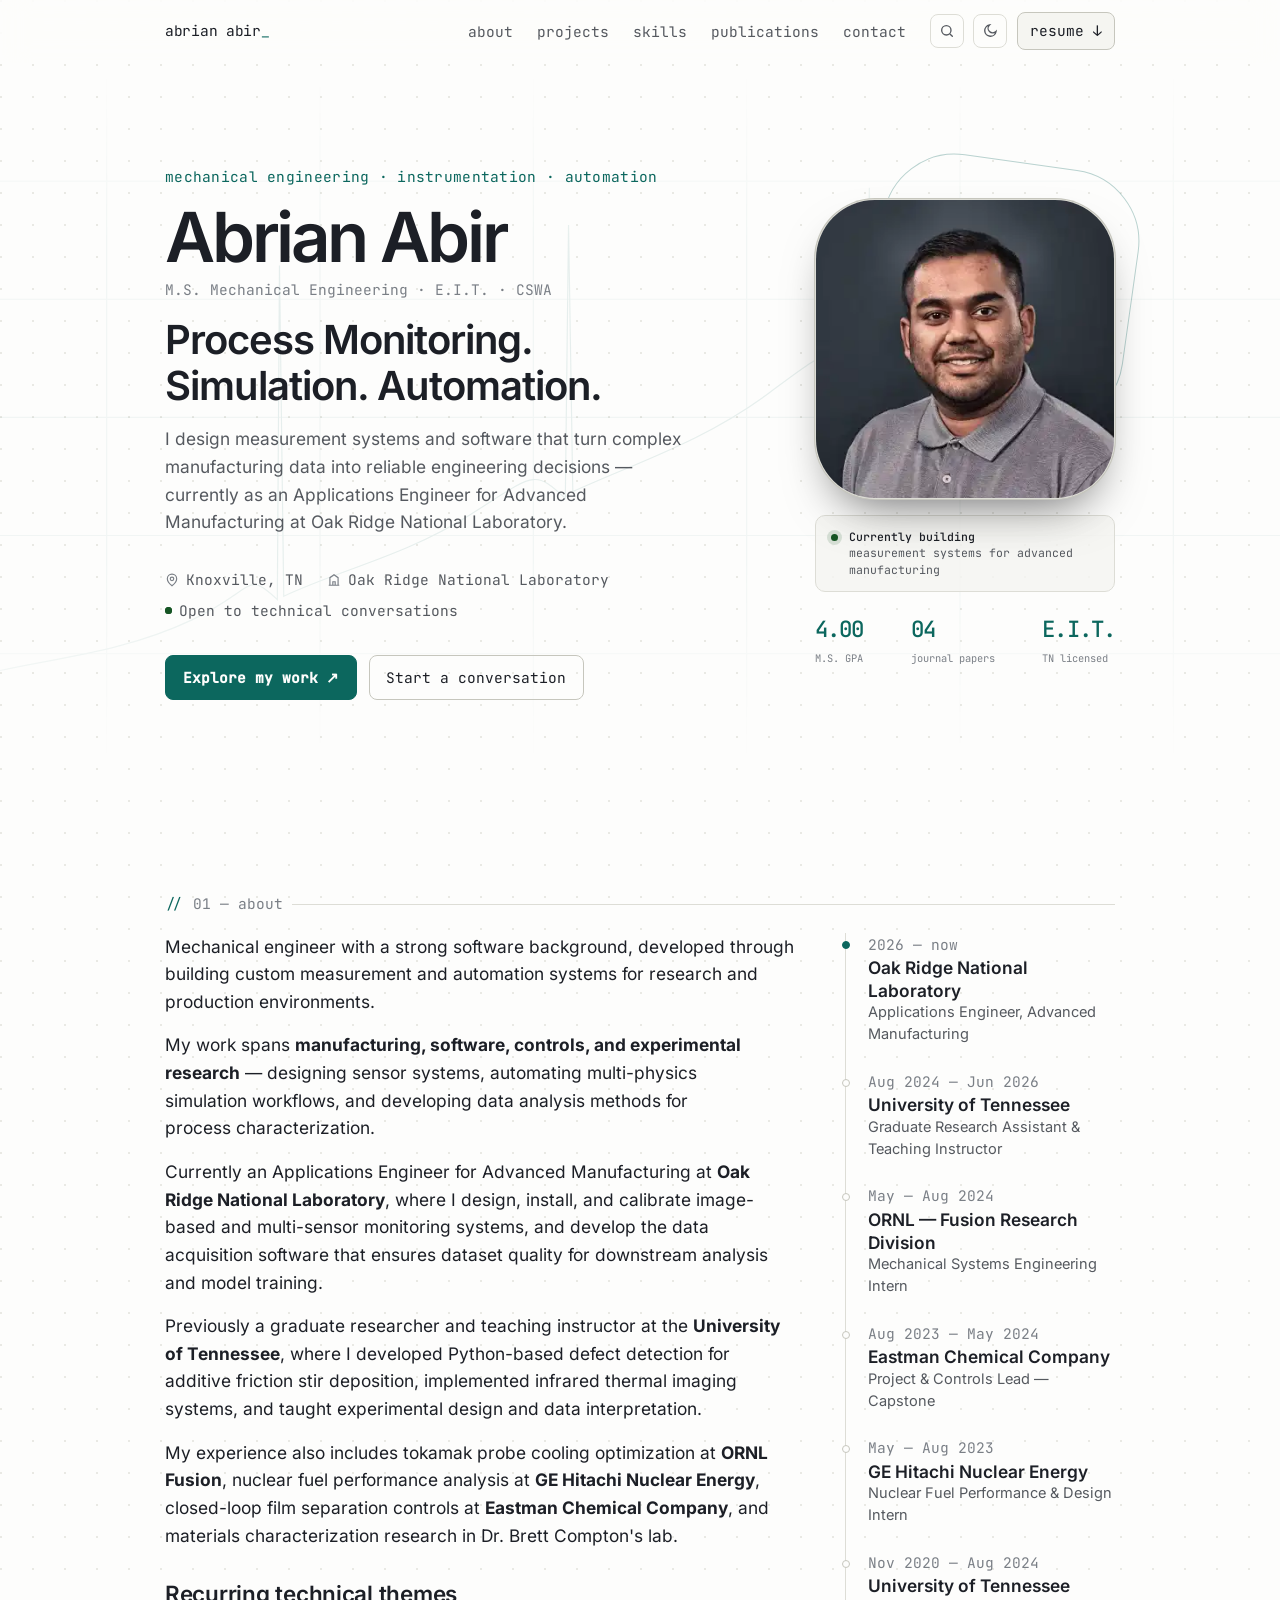
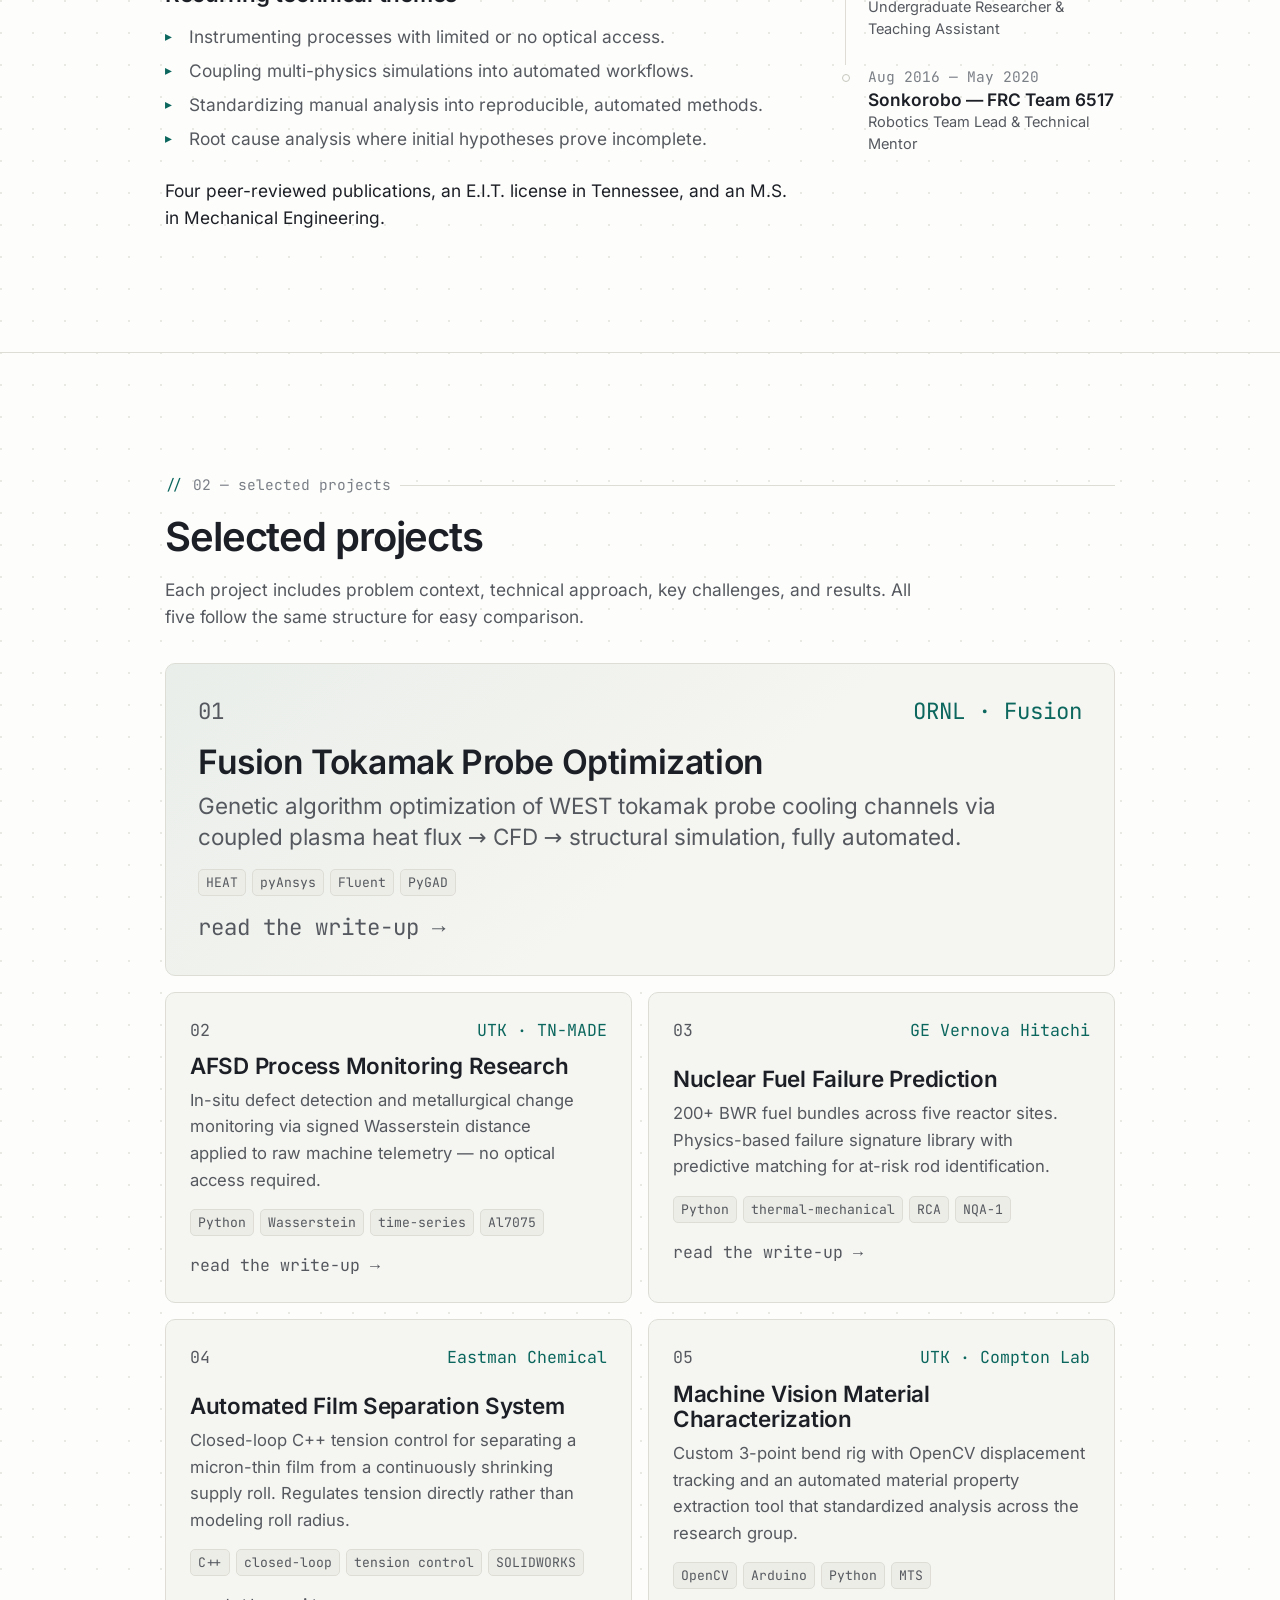
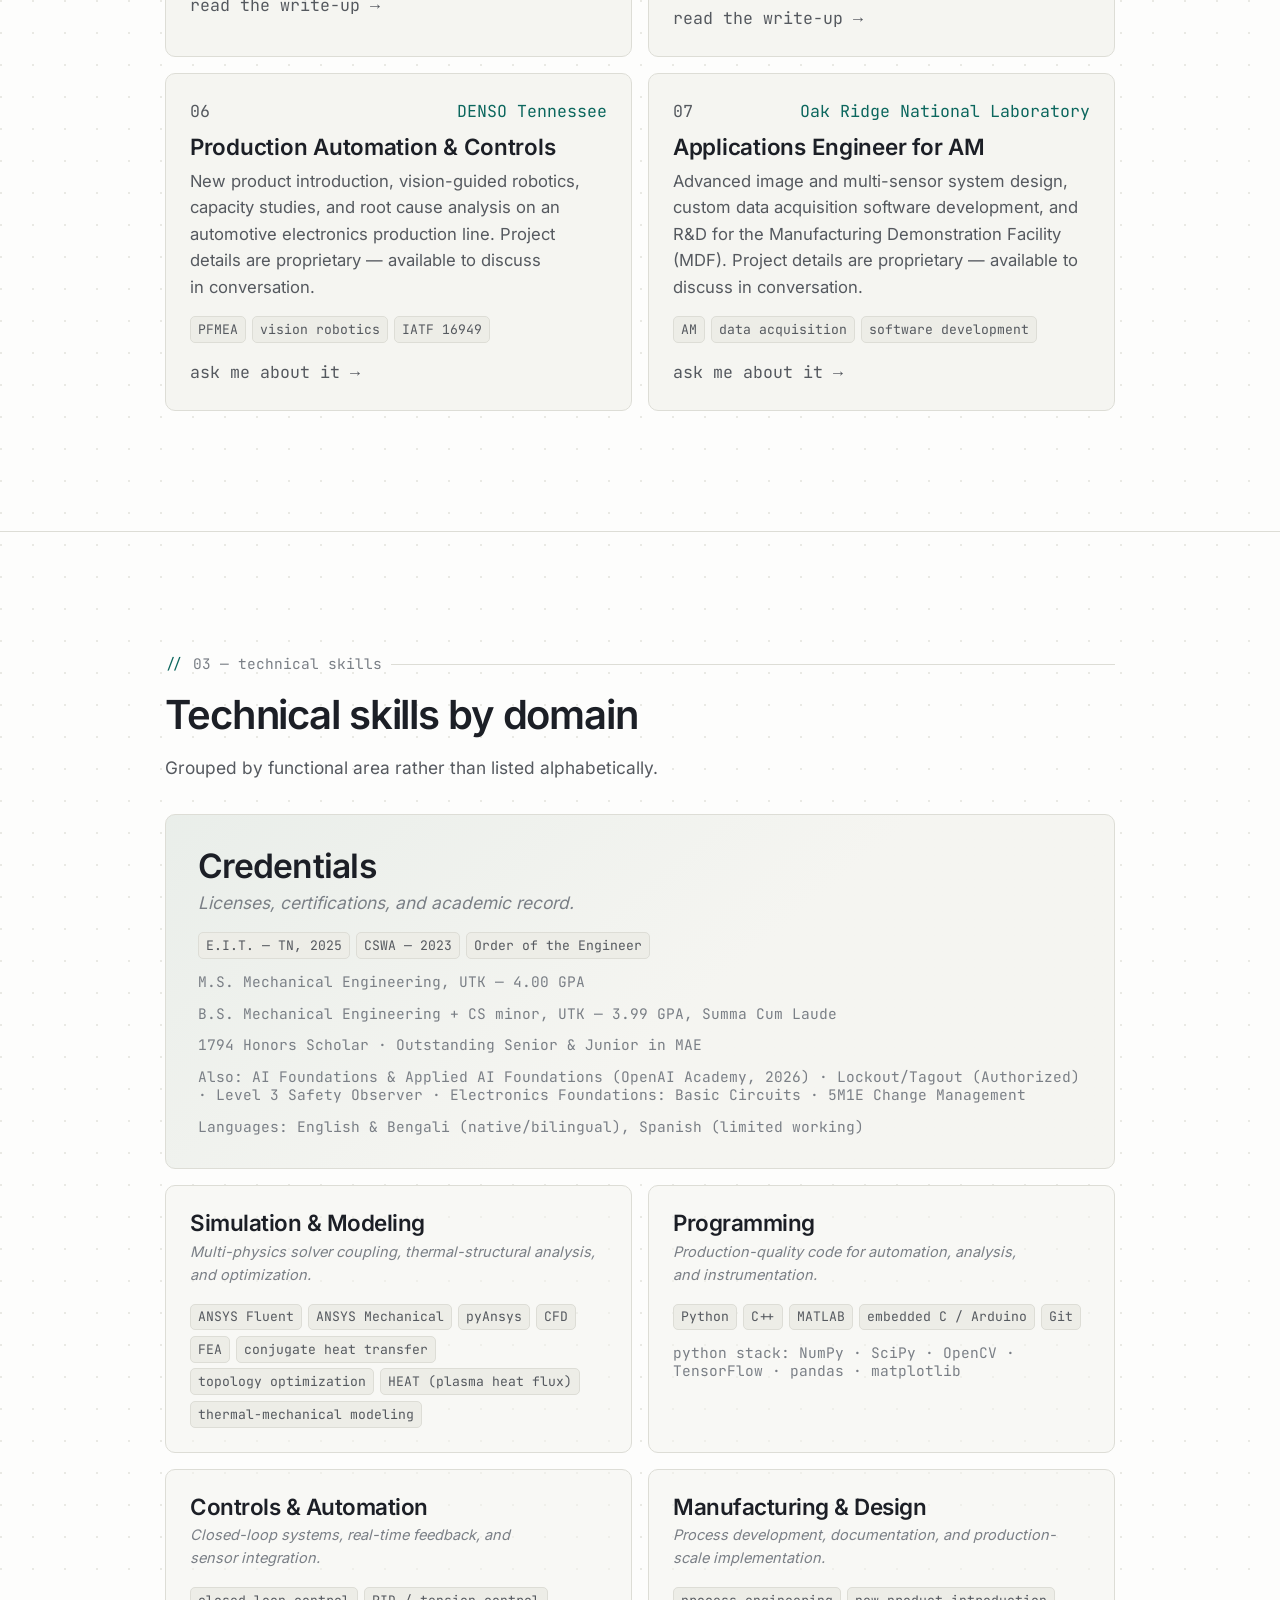
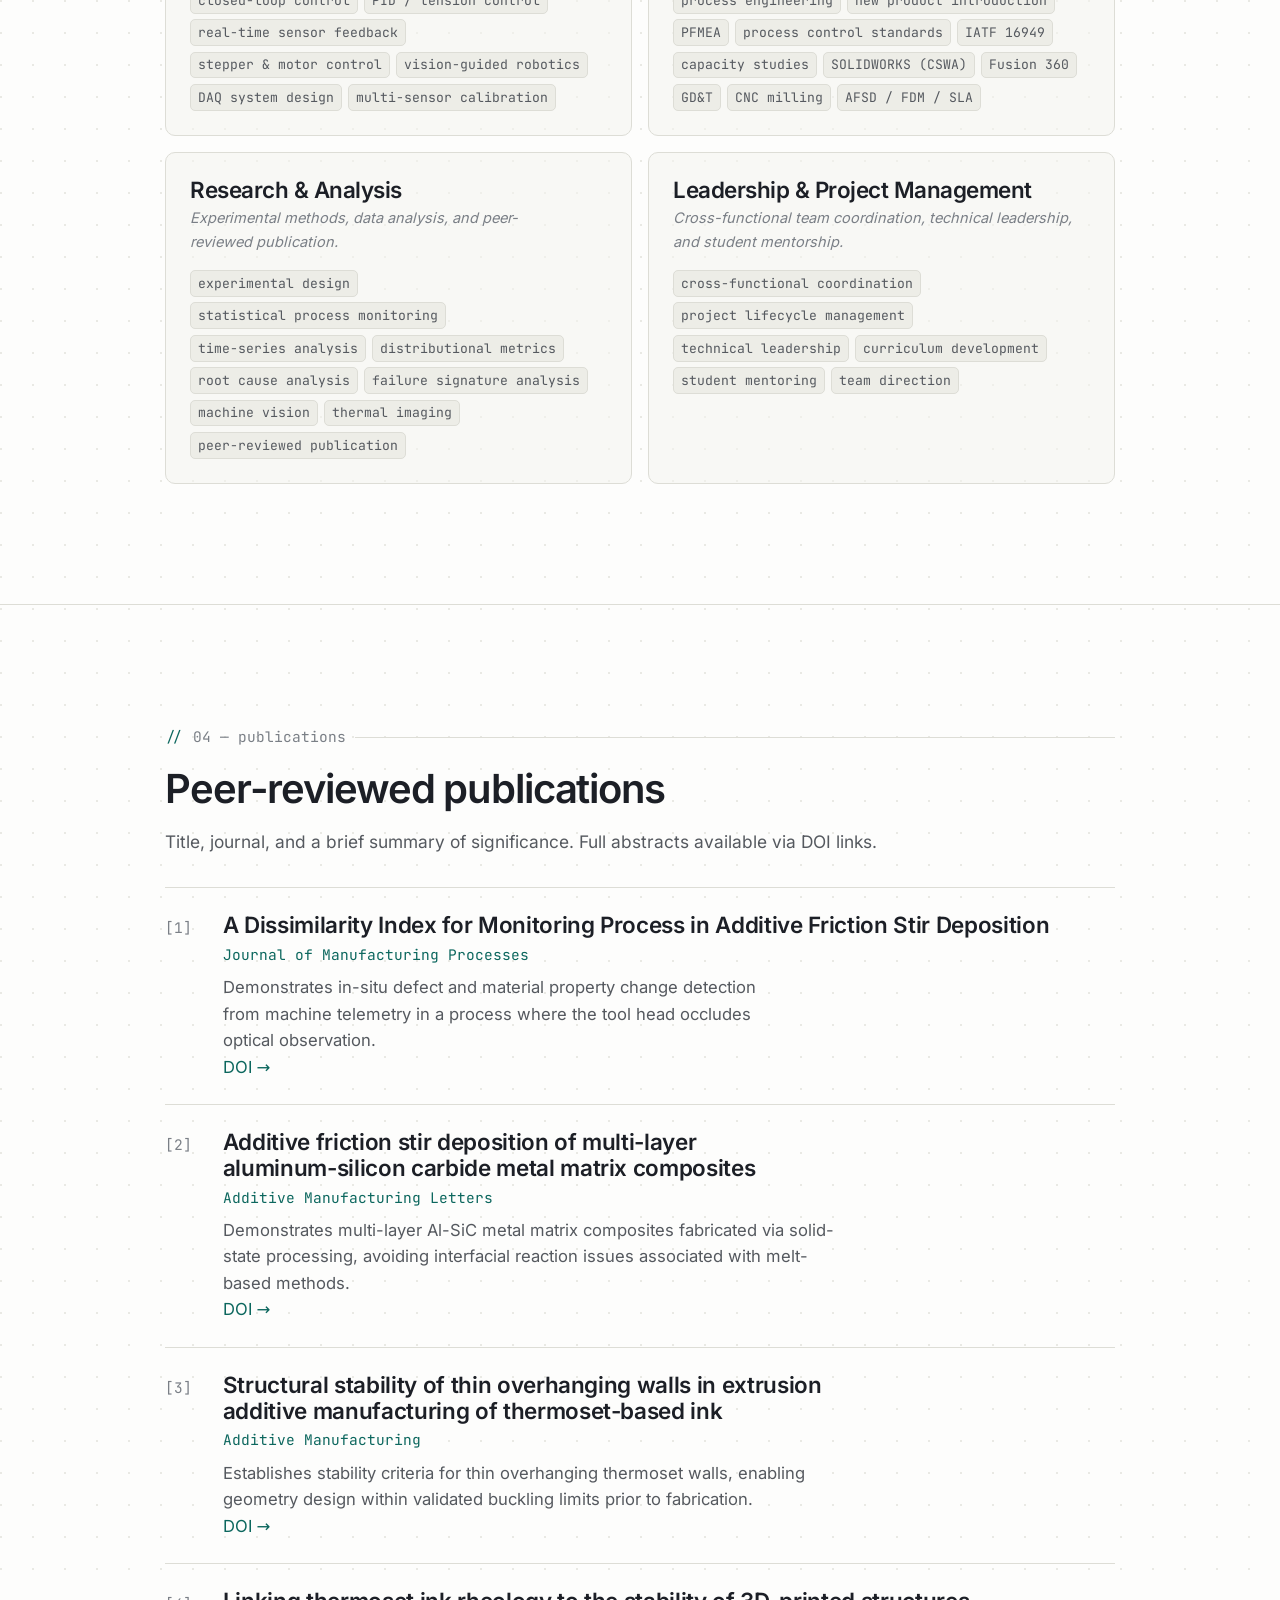
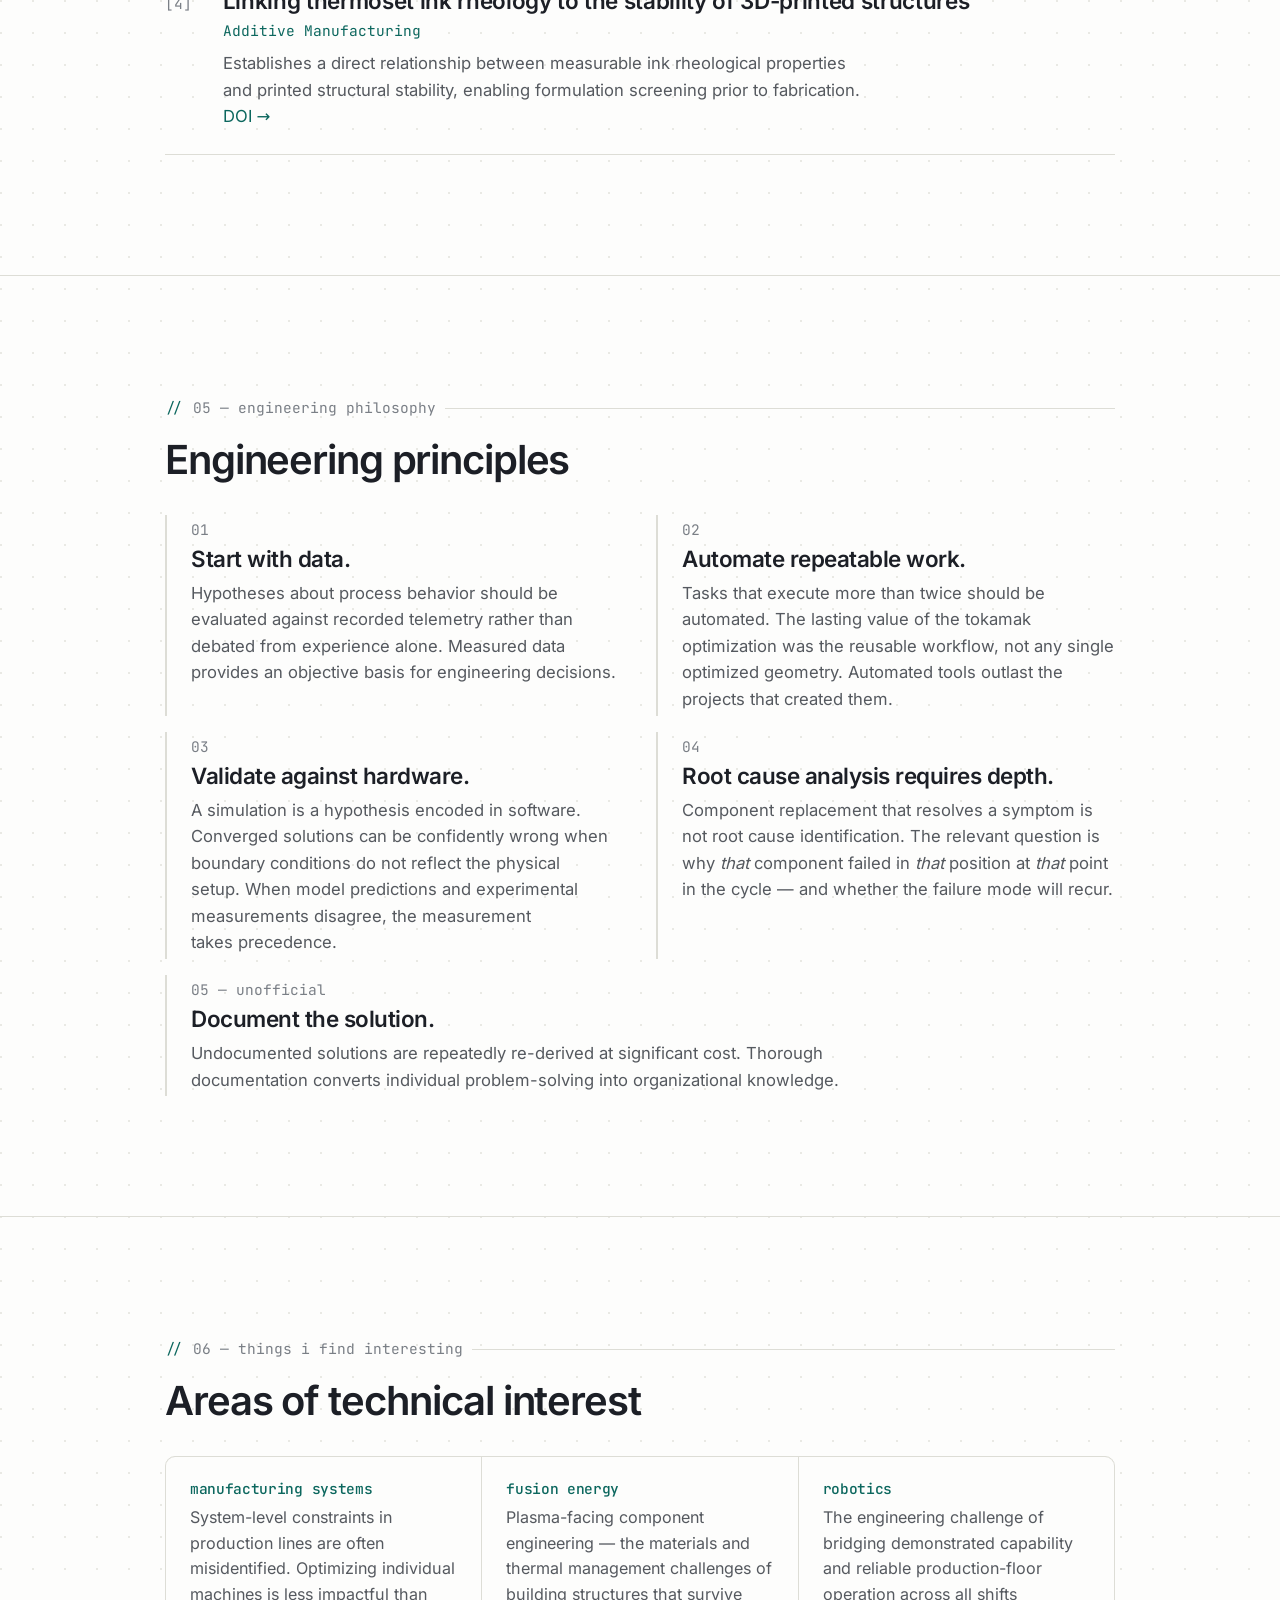
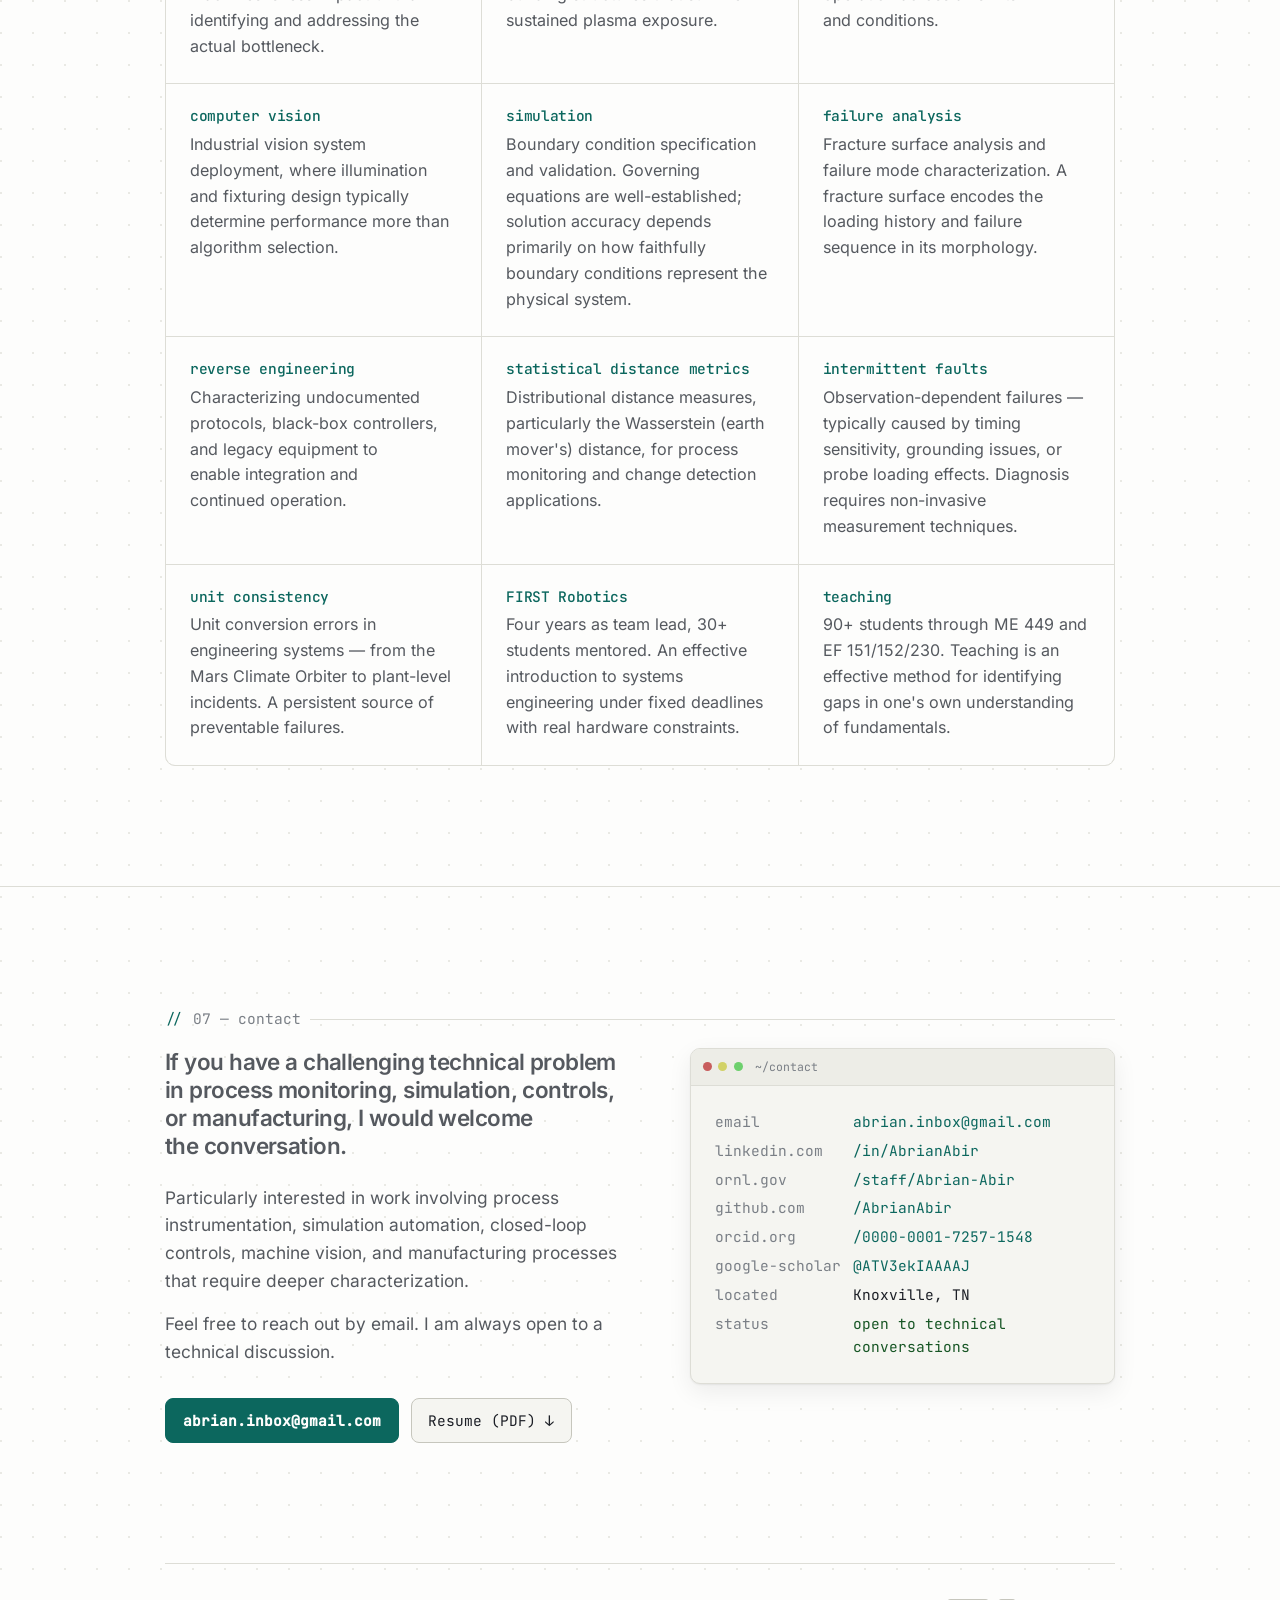
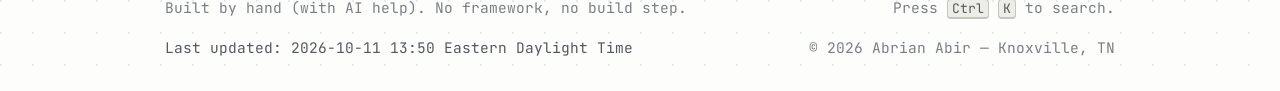
==== index.html @ 62f47c35 "Update project pages with new metadata and styling adjustments; set last updated date to 2026-10-11." ====
<!DOCTYPE html><html lang="en" data-theme="dark"><head><meta charset="utf-8"><meta name="viewport" content="width=device-width, initial-scale=1"><title>Abrian Abir — Mechanical Engineer, Instrumentation & Automation</title><meta name="description" content="Abrian Abir — mechanical engineer and E.I.T. specializing in sensor systems, data acquisition, simulation automation, and advanced manufacturing at Oak Ridge National Laboratory."><meta name="author" content="Abrian Abir"><meta name="theme-color" content="#141a23"><link rel="canonical" href="https://AbrianAbir.github.io/"><meta property="og:type" content="website"><meta property="og:url" content="https://AbrianAbir.github.io/"><meta property="og:title" content="Abrian Abir — Mechanical Engineer, Instrumentation & Automation"><meta property="og:description" content="Abrian Abir — mechanical engineer and E.I.T. specializing in sensor systems, data acquisition, simulation automation, and advanced manufacturing at Oak Ridge National Laboratory."><meta property="og:image" content="https://AbrianAbir.github.io/assets/img/og/og-home.png"><meta property="og:image:width" content="1200"><meta property="og:image:height" content="630"><meta property="og:image:alt" content="Abrian Abir — mechanical engineering · instrumentation · automation"><meta name="twitter:card" content="summary_large_image"><meta name="google-site-verification" content="NKCbq-IOS7XesMwCIqltudBgdCa_yDA4b-StoMeJ4Jw"/><link rel="icon" type="image/png" sizes="48x48" href="assets/favicon-48.png"><link rel="preload" as="font" type="font/woff2" href="assets/fonts/inter-latin.woff2" crossorigin><link rel="preload" as="font" type="font/woff2" href="assets/fonts/jetbrains-mono-latin.woff2" crossorigin><link rel="stylesheet" href="assets/css/style.min.css?v=8773faa650"><link rel="expect" href="#main" blocking="render"><script>
  (() => { try {
    const s = localStorage.getItem('theme');
    document.documentElement.dataset.theme =
      s || (matchMedia('(prefers-color-scheme: light)').matches ? 'light' : 'dark');
  } catch { document.documentElement.dataset.theme = 'dark'; } })();
</script><script type="speculationrules">
{"prefetch":[{"where":{"selector_matches":".card a, .proj-nav a, .backlink, .pal a"},"eagerness":"moderate"}]}
</script><script>
  if ("serviceWorker" in navigator) {
    addEventListener("load", () => navigator.serviceWorker.register("/sw.js"));
  }
</script><script type="application/ld+json">
{
  "@context": "https://schema.org",
  "@graph": [
    {
      "@type": "ProfilePage",
      "@id": "https://AbrianAbir.github.io/#profile",
      "url": "https://AbrianAbir.github.io/",
      "name": "Abrian Abir \u2014 Mechanical Engineer, Instrumentation & Automation",
      "description": "Abrian Abir \u2014 mechanical engineer and E.I.T. specializing in sensor systems, data acquisition, simulation automation, and advanced manufacturing at Oak Ridge National Laboratory.",
      "dateModified": "2026-10-11T13:50:45-04:00",
      "mainEntity": {
        "@id": "https://AbrianAbir.github.io/#person"
      }
    },
    {
      "@type": "WebSite",
      "@id": "https://AbrianAbir.github.io/#website",
      "url": "https://AbrianAbir.github.io/",
      "name": "Abrian Abir",
      "publisher": {
        "@id": "https://AbrianAbir.github.io/#person"
      }
    },
    {
      "@type": "Person",
      "@id": "https://AbrianAbir.github.io/#person",
      "name": "Abrian Abir",
      "jobTitle": "Applications Engineer for Advanced Manufacturing",
      "url": "https://AbrianAbir.github.io/",
      "image": "https://AbrianAbir.github.io/assets/img/portrait.png",
      "worksFor": {
        "@type": "Organization",
        "name": "Oak Ridge National Laboratory"
      },
      "alumniOf": {
        "@type": "CollegeOrUniversity",
        "name": "University of Tennessee, Knoxville"
      },
      "email": "mailto:abrian.inbox@gmail.com",
      "address": {
        "@type": "PostalAddress",
        "addressLocality": "Knoxville",
        "addressRegion": "TN",
        "addressCountry": "US"
      },
      "sameAs": [
        "https://linkedin.com/in/AbrianAbir",
        "https://github.com/AbrianAbir",
        "https://orcid.org/0000-0001-7257-1548",
        "https://scholar.google.com/citations?user=ATV3ekIAAAAJ"
      ],
      "knowsAbout": [
        "Sensor integration",
        "Data acquisition systems",
        "Process monitoring",
        "CFD and FEA",
        "Machine vision",
        "Closed-loop control",
        "Additive manufacturing",
        "Python"
      ]
    }
  ]
}
</script></head><body><div class="progress" aria-hidden="true"></div><a class="skip" href="#main">Skip to content</a><header class="nav"><div class="nav__inner"><a class="nav__brand" href="#top">abrian&nbsp;abir</a><nav aria-label="Primary"><ul class="nav__links"><li><a href="#about">about</a></li><li><a href="#projects">projects</a></li><li><a href="#skills">skills</a></li><li><a href="#publications">publications</a></li><li><a href="#contact">contact</a></li></ul></nav><div class="nav__actions"><button class="icon-btn" data-open-palette aria-label="Search (Ctrl K)" title="Search — Ctrl K"><svg viewBox="0 0 24 24" fill="none" stroke="currentColor" stroke-width="2" stroke-linecap="round"><circle cx="11" cy="11" r="7"/><path d="m20 20-3.2-3.2"/></svg></button><button class="icon-btn" id="theme-toggle" aria-label="Switch theme" title="Toggle theme"><svg class="i-sun" viewBox="0 0 24 24" fill="none" stroke="currentColor" stroke-width="2" stroke-linecap="round"><circle cx="12" cy="12" r="4.2"/><path d="M12 2v2M12 20v2M2 12h2M20 12h2M4.9 4.9l1.4 1.4M17.7 17.7l1.4 1.4M19.1 4.9l-1.4 1.4M6.3 17.7l-1.4 1.4"/></svg><svg class="i-moon" viewBox="0 0 24 24" fill="none" stroke="currentColor" stroke-width="2" stroke-linecap="round"><path d="M21 12.8A8.5 8.5 0 1 1 11.2 3a6.6 6.6 0 0 0 9.8 9.8Z"/></svg></button><a class="btn btn--sm nav__resume" target="_blank" rel="noopener" href="resume.pdf" download>resume ↓</a><button class="icon-btn nav__burger" id="nav-toggle" aria-label="Open menu"
aria-expanded="false" aria-controls="nav-mobile"><span class="i-open"><svg viewBox="0 0 24 24" fill="none" stroke="currentColor" stroke-width="2" stroke-linecap="round"><path d="M4 7h16M4 12h16M4 17h16"/></svg></span><span class="i-close"><svg viewBox="0 0 24 24" fill="none" stroke="currentColor" stroke-width="2" stroke-linecap="round"><path d="M6 6l12 12M18 6L6 18"/></svg></span></button></div></div><div class="nav__mobile" id="nav-mobile" hidden><nav aria-label="Mobile"><ul><li><a href="#about">about</a></li><li><a href="#projects">projects</a></li><li><a href="#skills">skills</a></li><li><a href="#philosophy">philosophy</a></li><li><a href="#interests">interests</a></li><li><a href="#publications">publications</a></li><li><a href="#contact">contact</a></li></ul></nav><a class="btn btn--primary nav__mobile-cta" target="_blank" rel="noopener" href="resume.pdf" download>Download resume (PDF)</a></div></header><main id="main"><span id="top"></span><section class="hero"><svg class="hero__plot" viewBox="0 0 1200 420" preserveAspectRatio="none" aria-hidden="true"><g class="grid"><path d="M0 70H1200M0 140H1200M0 210H1200M0 280H1200M0 350H1200"/><path d="M100 0V420M300 0V420M500 0V420M700 0V420M900 0V420M1100 0V420"/></g><path class="trace" d="M0 360 C 60 352, 120 348, 180 330 S 230 300, 260 318 L 262 120 L 266 316 C 320 300, 380 292, 440 268 S 500 240, 530 258 L 533 96 L 537 254 C 600 236, 660 224, 720 196 S 780 166, 812 184 L 815 74 L 819 180 C 880 160, 940 148, 1000 124 S 1120 92, 1200 78"/></svg><div class="wrap hero__inner"><div class="hero__copy"><p class="eyebrow">mechanical engineering · instrumentation · automation</p><h1>Abrian Abir</h1><p class="hero__creds">M.S. Mechanical Engineering · E.I.T. · CSWA</p><p class="hero__headline" id="headline" data-lines='["Process Monitoring. Simulation. Automation.", "Instrumentation and Data-Driven Manufacturing.", "Building the Measurement Systems That Close the Loop.", "From Sensor Data to Engineering Decisions.", "Bridging Simulation, Controls, and the Production Floor."]'><span id="headline-text"></span><span class="cursor" aria-hidden="true">|</span></p><p class="hero__pitch">I design measurement systems and software that turn complex manufacturing data into reliable engineering decisions — currently as an Applications Engineer for Advanced Manufacturing at Oak Ridge National Laboratory.</p><p class="hero__meta"><span><svg viewBox="0 0 24 24" fill="none" stroke="currentColor" stroke-width="2"><path d="M20 10c0 6-8 12-8 12s-8-6-8-12a8 8 0 0 1 16 0Z"/><circle cx="12" cy="10" r="3"/></svg> Knoxville, TN</span>
<span><svg viewBox="0 0 24 24" fill="none" stroke="currentColor" stroke-width="2"><path d="M3 21h18M5 21V8l7-5 7 5v13M10 21v-6h4v6"/></svg> Oak Ridge National Laboratory</span>
<span><i class="dot" aria-hidden="true"></i> Open to technical conversations</span></p><div class="hero__cta"><a class="btn btn--primary" href="#projects">Explore my work <span aria-hidden="true">↗</span></a>
<a class="btn btn--ghost" href="mailto:abrian.inbox@gmail.com">Start a conversation</a></div></div><div class="hero__visual"><figure class="hero__portrait"><picture><source type="image/webp" srcset="assets/img/portrait@1x.webp 170w, assets/img/portrait.webp 340w" sizes="(max-width: 820px) 150px, 250px"><img src="assets/img/portrait.png" alt="Abrian Abir"
width="340" height="340"
fetchpriority="high" decoding="async"></picture></figure><div class="hero__signal"><span class="hero__signal-dot" aria-hidden="true"></span>
<span><strong>Currently building</strong><br>measurement systems for advanced manufacturing</span></div><div class="hero__stats" aria-label="Profile highlights"><span><strong>4.00</strong><small>M.S. GPA</small></span>
<span><strong>04</strong><small>journal papers</small></span>
<span><strong>E.I.T.</strong><small>TN licensed</small></span></div></div></div></section><section id="about"><div class="wrap"><h2 class="sec-label reveal">01 — about</h2><div class="about-grid"><div class="reveal"><p>Mechanical engineer with a strong software background, developed through building custom measurement and automation systems for research and production environments.</p><p>My work spans <strong>manufacturing, software, controls, and experimental research</strong> — designing sensor systems, automating multi-physics simulation workflows, and developing data analysis methods for process characterization.</p><p>Currently an Applications Engineer for Advanced Manufacturing at <strong>Oak Ridge National Laboratory</strong>, where I design, install, and calibrate image-based and multi-sensor monitoring systems, and develop the data acquisition software that ensures dataset quality for downstream analysis and model training.</p><p>Previously a graduate researcher and teaching instructor at the <strong>University of Tennessee</strong>, where I developed Python-based defect detection for additive friction stir deposition, implemented infrared thermal imaging systems, and taught experimental design and data interpretation.</p><p>My experience also includes tokamak probe cooling optimization at <strong>ORNL Fusion</strong>, nuclear fuel performance analysis at <strong>GE Hitachi Nuclear Energy</strong>, closed-loop film separation controls at <strong>Eastman Chemical Company</strong>, and materials characterization research in Dr. Brett Compton's lab.</p><h3>Recurring technical themes</h3><ul class="tick-list"><li><span>Instrumenting processes with limited or no optical access.</span></li><li><span>Coupling multi-physics simulations into automated workflows.</span></li><li><span>Standardizing manual analysis into reproducible, automated methods.</span></li><li><span>Root cause analysis where initial hypotheses prove incomplete.</span></li></ul><p class="about-closer">Four peer-reviewed publications, an E.I.T. license in Tennessee, and an M.S. in Mechanical Engineering.</p></div><aside class="reveal" aria-label="Career timeline"><ol class="timeline"><li data-now><span class="yr">2026 — now</span>
<span class="org">Oak Ridge National Laboratory</span>
<span class="role">Applications Engineer, Advanced Manufacturing</span></li><li><span class="yr">Aug 2024 — Jun 2026</span>
<span class="org">University of Tennessee</span>
<span class="role">Graduate Research Assistant & Teaching Instructor</span></li><li><span class="yr">May — Aug 2024</span>
<span class="org">ORNL — Fusion Research Division</span>
<span class="role">Mechanical Systems Engineering Intern</span></li><li><span class="yr">Aug 2023 — May 2024</span>
<span class="org">Eastman Chemical Company</span>
<span class="role">Project & Controls Lead — Capstone</span></li><li><span class="yr">May — Aug 2023</span>
<span class="org">GE Hitachi Nuclear Energy</span>
<span class="role">Nuclear Fuel Performance & Design Intern</span></li><li><span class="yr">Nov 2020 — Aug 2024</span>
<span class="org">University of Tennessee</span>
<span class="role">Undergraduate Researcher & Teaching Assistant</span></li><li><span class="yr">Aug 2016 — May 2020</span>
<span class="org">Sonkorobo — FRC Team 6517</span>
<span class="role">Robotics Team Lead & Technical Mentor</span></li></ol></aside></div></div></section><section id="projects"><div class="wrap"><h2 class="sec-label reveal">02 — selected projects</h2><div class="sec-head reveal"><h3>Selected projects</h3><p>Each project includes problem context, technical approach, key challenges, and results. All five follow the same structure for easy comparison.</p></div><div class="cards"><article class="card reveal" data-slug="tokamak-probe"><p class="card__idx"><span>01</span><span class="org">ORNL · Fusion</span></p><h3><a href="projects/tokamak-probe.html">Fusion Tokamak Probe Optimization</a></h3><p>Genetic algorithm optimization of WEST tokamak probe cooling channels via coupled plasma heat flux → CFD → structural simulation, fully automated.</p><div class="card__tags"><span class="tag">HEAT</span><span class="tag">pyAnsys</span><span class="tag">Fluent</span><span class="tag">PyGAD</span></div><p class="card__more">read the write-up <span class="arw">→</span></p></article><article class="card reveal" data-slug="afsd-monitoring"><p class="card__idx"><span>02</span><span class="org">UTK · TN-MADE</span></p><h3><a href="projects/afsd-monitoring.html">AFSD Process Monitoring Research</a></h3><p>In-situ defect detection and metallurgical change monitoring via signed Wasserstein distance applied to raw machine telemetry — no optical access required.</p><div class="card__tags"><span class="tag">Python</span><span class="tag">Wasserstein</span><span class="tag">time-series</span><span class="tag">Al7075</span></div><p class="card__more">read the write-up <span class="arw">→</span></p></article><article class="card reveal" data-slug="fuel-failure"><p class="card__idx"><span>03</span><span class="org">GE Vernova Hitachi</span></p><h3><a href="projects/fuel-failure.html">Nuclear Fuel Failure Prediction</a></h3><p>200+ BWR fuel bundles across five reactor sites. Physics-based failure signature library with predictive matching for at-risk rod identification.</p><div class="card__tags"><span class="tag">Python</span><span class="tag">thermal-mechanical</span><span class="tag">RCA</span><span class="tag">NQA-1</span></div><p class="card__more">read the write-up <span class="arw">→</span></p></article><article class="card reveal" data-slug="film-separator"><p class="card__idx"><span>04</span><span class="org">Eastman Chemical</span></p><h3><a href="projects/film-separator.html">Automated Film Separation System</a></h3><p>Closed-loop C++ tension control for separating a micron-thin film from a continuously shrinking supply roll. Regulates tension directly rather than modeling roll radius.</p><div class="card__tags"><span class="tag">C++</span><span class="tag">closed-loop</span><span class="tag">tension control</span><span class="tag">SOLIDWORKS</span></div><p class="card__more">read the write-up <span class="arw">→</span></p></article><article class="card reveal" data-slug="machine-vision"><p class="card__idx"><span>05</span><span class="org">UTK · Compton Lab</span></p><h3><a href="projects/machine-vision.html">Machine Vision Material Characterization</a></h3><p>Custom 3-point bend rig with OpenCV displacement tracking and an automated material property extraction tool that standardized analysis across the research group.</p><div class="card__tags"><span class="tag">OpenCV</span><span class="tag">Arduino</span><span class="tag">Python</span><span class="tag">MTS</span></div><p class="card__more">read the write-up <span class="arw">→</span></p></article><article class="card reveal"><p class="card__idx"><span>06</span><span class="org">DENSO Tennessee</span></p><h3><a href="#contact">Production Automation & Controls</a></h3><p>New product introduction, vision-guided robotics, capacity studies, and root cause analysis on an automotive electronics production line. Project details are proprietary — available to discuss in conversation.</p><div class="card__tags"><span class="tag">PFMEA</span><span class="tag">vision robotics</span><span class="tag">IATF 16949</span></div><p class="card__more">ask me about it <span class="arw">→</span></p></article><article class="card reveal"><p class="card__idx"><span>07</span><span class="org">Oak Ridge National Laboratory</span></p><h3><a href="#contact">Applications Engineer for AM</a></h3><p>Advanced image and multi-sensor system design, custom data acquisition software development, and R&D for the Manufacturing Demonstration Facility (MDF). Project details are proprietary — available to discuss in conversation.</p><div class="card__tags"><span class="tag">AM</span><span class="tag">data acquisition</span><span class="tag">software development</span></div><p class="card__more">ask me about it <span class="arw">→</span></p></article></div></div></section><section id="skills"><div class="wrap"><h2 class="sec-label reveal">03 — technical skills</h2><div class="sec-head reveal"><h3>Technical skills by domain</h3><p>Grouped by functional area rather than listed alphabetically.</p></div><div class="skills"><div class="skillgroup reveal"><h4>Credentials</h4><p>Licenses, certifications, and academic record.</p><ul><li class="tag">E.I.T. — TN, 2025</li><li class="tag">CSWA — 2023</li><li class="tag">Order of the Engineer</li><li class="sub">M.S. Mechanical Engineering, UTK — 4.00 GPA</li><li class="sub">B.S. Mechanical Engineering + CS minor, UTK — 3.99 GPA, Summa Cum Laude</li><li class="sub">1794 Honors Scholar · Outstanding Senior & Junior in MAE</li><li class="sub">Also: AI Foundations & Applied AI Foundations (OpenAI Academy, 2026) · Lockout/Tagout (Authorized) · Level 3 Safety Observer · Electronics Foundations: Basic Circuits · 5M1E Change Management</li><li class="sub">Languages: English & Bengali (native/bilingual), Spanish (limited working)</li></ul></div><div class="skillgroup reveal"><h4>Simulation & Modeling</h4><p>Multi-physics solver coupling, thermal-structural analysis, and optimization.</p><ul><li class="tag">ANSYS Fluent</li><li class="tag">ANSYS Mechanical</li><li class="tag">pyAnsys</li><li class="tag">CFD</li><li class="tag">FEA</li><li class="tag">conjugate heat transfer</li><li class="tag">topology optimization</li><li class="tag">HEAT (plasma heat flux)</li><li class="tag">thermal-mechanical modeling</li></ul></div><div class="skillgroup reveal"><h4>Programming</h4><p>Production-quality code for automation, analysis, and instrumentation.</p><ul><li class="tag">Python</li><li class="tag">C++</li><li class="tag">MATLAB</li><li class="tag">embedded C / Arduino</li><li class="tag">Git</li><li class="sub">python stack: NumPy · SciPy · OpenCV · TensorFlow · pandas · matplotlib</li></ul></div><div class="skillgroup reveal"><h4>Controls & Automation</h4><p>Closed-loop systems, real-time feedback, and sensor integration.</p><ul><li class="tag">closed-loop control</li><li class="tag">PID / tension control</li><li class="tag">real-time sensor feedback</li><li class="tag">stepper & motor control</li><li class="tag">vision-guided robotics</li><li class="tag">DAQ system design</li><li class="tag">multi-sensor calibration</li></ul></div><div class="skillgroup reveal"><h4>Manufacturing & Design</h4><p>Process development, documentation, and production-scale implementation.</p><ul><li class="tag">process engineering</li><li class="tag">new product introduction</li><li class="tag">PFMEA</li><li class="tag">process control standards</li><li class="tag">IATF 16949</li><li class="tag">capacity studies</li><li class="tag">SOLIDWORKS (CSWA)</li><li class="tag">Fusion 360</li><li class="tag">GD&T</li><li class="tag">CNC milling</li><li class="tag">AFSD / FDM / SLA</li></ul></div><div class="skillgroup reveal"><h4>Research & Analysis</h4><p>Experimental methods, data analysis, and peer-reviewed publication.</p><ul><li class="tag">experimental design</li><li class="tag">statistical process monitoring</li><li class="tag">time-series analysis</li><li class="tag">distributional metrics</li><li class="tag">root cause analysis</li><li class="tag">failure signature analysis</li><li class="tag">machine vision</li><li class="tag">thermal imaging</li><li class="tag">peer-reviewed publication</li></ul></div><div class="skillgroup reveal"><h4>Leadership & Project Management</h4><p>Cross-functional team coordination, technical leadership, and student mentorship.</p><ul><li class="tag">cross-functional coordination</li><li class="tag">project lifecycle management</li><li class="tag">technical leadership</li><li class="tag">curriculum development</li><li class="tag">student mentoring</li><li class="tag">team direction</li></ul></div></div></div></section><section id="publications"><div class="wrap"><h2 class="sec-label reveal">04 — publications</h2><div class="sec-head reveal"><h3>Peer-reviewed publications</h3><p>Title, journal, and a brief summary of significance. Full abstracts available via DOI links.</p></div><ol class="pubs reveal"><li><div><h4>A Dissimilarity Index for Monitoring Process in Additive Friction Stir Deposition</h4><p class="journal">Journal of Manufacturing Processes</p><p class="why">Demonstrates in-situ defect and material property change detection from machine telemetry in a process where the tool head occludes optical observation.</p><p class="why"><a href="https://doi.org/10.1016/j.jmapro.2026.04.076" target="_blank" rel="noopener" aria-label="DOI for A Dissimilarity Index for Monitoring Process in Additive Friction Stir Deposition">DOI →</a></p></div></li><li><div><h4>Additive friction stir deposition of multi-layer aluminum-silicon carbide metal matrix composites</h4><p class="journal">Additive Manufacturing Letters</p><p class="why">Demonstrates multi-layer Al-SiC metal matrix composites fabricated via solid-state processing, avoiding interfacial reaction issues associated with melt-based methods.</p><p class="why"><a href="https://doi.org/10.1016/j.addlet.2025.100330" target="_blank" rel="noopener" aria-label="DOI for Additive friction stir deposition of multi-layer aluminum-silicon carbide metal matrix composites">DOI →</a></p></div></li><li><div><h4>Structural stability of thin overhanging walls in extrusion additive manufacturing of thermoset-based ink</h4><p class="journal">Additive Manufacturing</p><p class="why">Establishes stability criteria for thin overhanging thermoset walls, enabling geometry design within validated buckling limits prior to fabrication.</p><p class="why"><a href="https://doi.org/10.1016/j.addma.2022.102677" target="_blank" rel="noopener" aria-label="DOI for Structural stability of thin overhanging walls in extrusion additive manufacturing of thermoset-based ink">DOI →</a></p></div></li><li><div><h4>Linking thermoset ink rheology to the stability of 3D-printed structures</h4><p class="journal">Additive Manufacturing</p><p class="why">Establishes a direct relationship between measurable ink rheological properties and printed structural stability, enabling formulation screening prior to fabrication.</p><p class="why"><a href="https://doi.org/10.1016/j.addma.2020.101621" target="_blank" rel="noopener" aria-label="DOI for Linking thermoset ink rheology to the stability of 3D-printed structures">DOI →</a></p></div></li></ol></div></section><section id="philosophy"><div class="wrap"><h2 class="sec-label reveal">05 — engineering philosophy</h2><div class="sec-head reveal"><h3>Engineering principles</h3></div><div class="philo"><article class="reveal"><span class="n">01</span><h4>Start with data.</h4><p>Hypotheses about process behavior should be evaluated against recorded telemetry rather than debated from experience alone. Measured data provides an objective basis for engineering decisions.</p></article><article class="reveal"><span class="n">02</span><h4>Automate repeatable work.</h4><p>Tasks that execute more than twice should be automated. The lasting value of the tokamak optimization was the reusable workflow, not any single optimized geometry. Automated tools outlast the projects that created them.</p></article><article class="reveal"><span class="n">03</span><h4>Validate against hardware.</h4><p>A simulation is a hypothesis encoded in software. Converged solutions can be confidently wrong when boundary conditions do not reflect the physical setup. When model predictions and experimental measurements disagree, the measurement takes precedence.</p></article><article class="reveal"><span class="n">04</span><h4>Root cause analysis requires depth.</h4><p>Component replacement that resolves a symptom is not root cause identification. The relevant question is why <em>that</em> component failed in <em>that</em> position at <em>that</em> point in the cycle — and whether the failure mode will recur.</p></article><article class="reveal" style="grid-column:1/-1"><span class="n">05 — unofficial</span><h4>Document the solution.</h4><p>Undocumented solutions are repeatedly re-derived at significant cost. Thorough documentation converts individual problem-solving into organizational knowledge.</p></article></div></div></section><section id="interests"><div class="wrap"><h2 class="sec-label reveal">06 — things i find interesting</h2><div class="sec-head reveal"><h3>Areas of technical interest</h3></div><div class="interests reveal"><div><h4>manufacturing systems</h4><p>System-level constraints in production lines are often misidentified. Optimizing individual machines is less impactful than identifying and addressing the actual bottleneck.</p></div><div><h4>fusion energy</h4><p>Plasma-facing component engineering — the materials and thermal management challenges of building structures that survive sustained plasma exposure.</p></div><div><h4>robotics</h4><p>The engineering challenge of bridging demonstrated capability and reliable production-floor operation across all shifts and conditions.</p></div><div><h4>computer vision</h4><p>Industrial vision system deployment, where illumination and fixturing design typically determine performance more than algorithm selection.</p></div><div><h4>simulation</h4><p>Boundary condition specification and validation. Governing equations are well-established; solution accuracy depends primarily on how faithfully boundary conditions represent the physical system.</p></div><div><h4>failure analysis</h4><p>Fracture surface analysis and failure mode characterization. A fracture surface encodes the loading history and failure sequence in its morphology.</p></div><div><h4>reverse engineering</h4><p>Characterizing undocumented protocols, black-box controllers, and legacy equipment to enable integration and continued operation.</p></div><div><h4>statistical distance metrics</h4><p>Distributional distance measures, particularly the Wasserstein (earth mover's) distance, for process monitoring and change detection applications.</p></div><div><h4>intermittent faults</h4><p>Observation-dependent failures — typically caused by timing sensitivity, grounding issues, or probe loading effects. Diagnosis requires non-invasive measurement techniques.</p></div><div><h4>unit consistency</h4><p>Unit conversion errors in engineering systems — from the Mars Climate Orbiter to plant-level incidents. A persistent source of preventable failures.</p></div><div><h4>FIRST Robotics</h4><p>Four years as team lead, 30+ students mentored. An effective introduction to systems engineering under fixed deadlines with real hardware constraints.</p></div><div><h4>teaching</h4><p>90+ students through ME 449 and EF 151/152/230. Teaching is an effective method for identifying gaps in one's own understanding of fundamentals.</p></div></div></div></section><section id="contact"><div class="wrap"><h2 class="sec-label reveal">07 — contact</h2><div class="contact-grid"><div class="reveal"><p class="contact-lead">If you have a challenging technical problem in process monitoring, simulation, controls, or manufacturing, I would welcome the conversation.</p><p>Particularly interested in work involving process instrumentation, simulation automation, closed-loop controls, machine vision, and manufacturing processes that require deeper characterization.</p><p>Feel free to reach out by email. I am always open to a technical discussion.</p><div class="hero__cta" style="margin-top:2rem"><a class="btn btn--primary" href="mailto:abrian.inbox@gmail.com">abrian.inbox@gmail.com</a>
<a class="btn" target="_blank" rel="noopener" href="resume.pdf" download>Resume (PDF) ↓</a></div></div><div class="card-term reveal"><div class="card-term__bar"><i style="background: #c85d5d;"></i><i style="background: #d2d267;"></i><i style="background: #6dd06d;"></i><span>~/contact</span></div><dl><dt>email</dt><dd><a href="mailto:abrian.inbox@gmail.com" target="_blank" rel="noopener noreferrer">abrian.inbox@gmail.com</a></dd><dt>linkedin.com</dt><dd><a href="https://linkedin.com/in/AbrianAbir" target="_blank" rel="noopener noreferrer">/in/AbrianAbir</a></dd><dt>ornl.gov</dt><dd><a href="https://www.ornl.gov/staff/Abrian-Abir/" target="_blank" rel="noopener noreferrer">/staff/Abrian-Abir</a></dd><dt>github.com</dt><dd><a href="https://github.com/AbrianAbir" target="_blank" rel="noopener noreferrer">/AbrianAbir</a></dd><dt>orcid.org</dt><dd><a href="https://orcid.org/0000-0001-7257-1548" target="_blank" rel="noopener noreferrer">/0000-0001-7257-1548</a></dd><dt>google-scholar</dt><dd><a href="https://scholar.google.com/citations?user=ATV3ekIAAAAJ" target="_blank" rel="noopener noreferrer">@ATV3ekIAAAAJ</a></dd><dt>located</dt><dd>Knoxville, TN</dd><dt>status</dt><dd style="color:var(--data-green)">open to technical conversations</dd></dl></div></div></div></section></main><footer class="footer wrap"><span>Built by hand (with AI help). No framework, no build step.</span>
<span>Press <kbd>Ctrl</kbd>&nbsp;<kbd>K</kbd> to search.</span>
<time class="footer__updated" datetime="2026-10-11T13:50:45-04:00">Last updated: 2026-10-11 13:50 Eastern Daylight Time</time>
<span>© <span id="yr">2026</span> Abrian Abir — Knoxville, TN</span></footer><dialog class="pal" id="palette" aria-label="Site search"><div class="pal__box"><input id="palette-input" type="text" placeholder="jump to…" autocomplete="off" spellcheck="false" aria-label="Search the site"><ul id="palette-list"><li><a href="#about">About<span>section</span></a></li><li><a href="#projects">Projects<span>section</span></a></li><li><a href="#skills">Skills<span>section</span></a></li><li><a href="#publications">Publications<span>section</span></a></li><li><a href="#contact">Contact<span>section</span></a></li><li><a href="#philosophy">Engineering Philosophy<span>section</span></a></li><li><a href="#interests">Things I Find Interesting<span>section</span></a></li><li><a href="projects/tokamak-probe.html">Fusion Tokamak Probe Optimization<span>project</span></a></li><li><a href="projects/afsd-monitoring.html">AFSD Process Monitoring Research<span>project</span></a></li><li><a href="projects/fuel-failure.html">Nuclear Fuel Failure Prediction<span>project</span></a></li><li><a href="projects/film-separator.html">Automated Film Separation System<span>project</span></a></li><li><a href="projects/machine-vision.html">Machine Vision Material Characterization<span>project</span></a></li><li><a href="resume.pdf">Download resume<span>pdf</span></a></li><li><a href="mailto:abrian.inbox@gmail.com">Email Abrian<span>mailto</span></a></li><li><a href="https://github.com/AbrianAbir">GitHub<span>external</span></a></li><li><a href="https://linkedin.com/in/AbrianAbir">LinkedIn<span>external</span></a></li></ul><p class="pal__foot"><kbd>↑</kbd><kbd>↓</kbd> navigate · <kbd>↵</kbd> open · <kbd>esc</kbd> or click outside to close</p></div></dialog><script src="assets/js/main.min.js?v=aee8700fbd" defer></script></body></html>
---- assets/css/style.min.css ----
@font-face{font-family:"Inter";font-style:normal;font-weight:400 700;font-display:swap;src:url("../fonts/inter-latin.woff2") format("woff2")}@font-face{font-family:"JetBrains Mono";font-style:normal;font-weight:400 500;font-display:swap;src:url("../fonts/jetbrains-mono-latin.woff2") format("woff2")}:root{--bg:#141a23;--bg-grid:#21252b;--surface:#1f242b;--surface-2:#1C222B;--border:#ffffff0f;--border-strong:#30363D;--text:#E6EDF3;--text-dim:#8B949E;--text-faint:#6E7681;--accent:#4FD1C5;--accent-alt:#F0883E;--data-green:#3FB950;--shadow:0 1px 2px rgb(0 0 0 / .4),0 8px 24px rgb(0 0 0 / .24);--font-sans:"Inter",ui-sans-serif,system-ui,-apple-system,"Segoe UI",Roboto,Helvetica,Arial,sans-serif;--font-mono:"JetBrains Mono",ui-monospace,SFMono-Regular,"SF Mono",Menlo,Consolas,"Liberation Mono",monospace;--step--1:clamp(0.75rem,0.75rem + 0.2vw,0.95rem);--step-0:clamp(0.85rem,0.77rem + 0.4vw,1.08rem);--step-1:clamp(1rem,0.86rem + 0.7vw,1.4rem);--step-2:clamp(1.3rem,1.02rem + 1.39vw,2.1rem);--step-3:clamp(1.5rem,1.15rem + 1.74vw,2.5rem);--step-4:clamp(2.25rem,1.92rem + 1.65vw,3.2rem);--step-5:clamp(2.5rem,1.75rem + 3.2vw,4.6rem);--s1:.5rem;--s2:1rem;--s3:1.5rem;--s4:2rem;--s5:3rem;--s6:4.5rem;--s7:7.5rem;--measure:70ch;--wide:950px;--radius:10px;--ease:cubic-bezier(.22,1,.36,1);--nav-h:62px}[data-theme="light"]{--bg:#FDFDFC;--bg-grid:#E9E9E4;--surface:#F5F5F1;--surface-2:#EDEDE7;--border:#DDDDD6;--border-strong:#C6C6BD;--text:#1C1F26;--text-dim:#55595F;--text-faint:#7A7F86;--accent:#0c675e;--accent-alt:#B85C10;--data-green:#165524;--shadow:0 1px 2px rgb(0 0 0 / .06),0 8px 24px rgb(0 0 0 / .07)}*,*::before,*::after{box-sizing:border-box}*{margin:0}html{-webkit-text-size-adjust:100%;scroll-behavior:smooth;overflow-x:clip}@media (prefers-reduced-motion:reduce){html{scroll-behavior:auto}*,*::before,*::after{animation-duration:.01ms!important;animation-iteration-count:1!important;transition-duration:.01ms!important;scroll-behavior:auto!important}}img,svg,video{display:block;max-width:100%;height:auto}button,input,textarea,select{font:inherit;color:inherit}ul,ol{padding:0}body{background-color:var(--bg);background-image:radial-gradient(circle at 1px 1px,var(--bg-grid) 1px,transparent 0);background-size:32px 32px;color:var(--text);font-family:var(--font-sans);font-size:var(--step-0);line-height:1.6;-webkit-font-smoothing:antialiased;text-rendering:optimizeLegibility;overflow-x:clip}h1,h2,h3,h4{font-weight:600;letter-spacing:-.022em;line-height:1.15;text-wrap:balance}h1{font-size:var(--step-5);letter-spacing:-.045em;line-height:.95}h2{font-size:var(--step-3)}h3{font-size:var(--step-1);letter-spacing:-.012em}h4{font-size:var(--step-0)}p{text-wrap:pretty}a{color:var(--accent);text-decoration:none}a:hover{text-decoration:underline;text-underline-offset:3px}:focus-visible{outline:2px solid var(--accent);outline-offset:3px;border-radius:3px}code,kbd,.mono{font-family:var(--font-mono);font-size:.88em}hr{border:0;height:1px;background:var(--border);margin-block:var(--s5)}::selection{background:color-mix(in srgb,var(--accent) 30%,transparent)}p,li,dd,h1,h2,h3,h4,figcaption{overflow-wrap:break-word}.wrap{width:min(100% - 2.5rem,var(--wide));margin-inline:auto}.prose{max-width:var(--measure)}section[id]{scroll-margin-top:96px;padding-block:var(--s7)}section[id] + section[id]{border-top:1px solid var(--border)}@media (max-width:640px){section[id]{padding-block:var(--s6)}}.skip{position:absolute;left:-9999px;top:0;z-index:999;background:var(--accent);color:var(--bg);padding:.6rem 1rem;border-radius:0 0 var(--radius) 0}.skip:focus{left:0}.nav{position:sticky;top:0;z-index:100;backdrop-filter:blur(14px) saturate(160%);background:color-mix(in srgb,var(--bg) 78%,transparent);border-bottom:1px solid transparent;transition:border-color .25s var(--ease),background .25s var(--ease)}.nav[data-scrolled="true"]{border-bottom-color:var(--border)}.nav__inner{width:min(100% - 2rem,var(--wide));margin-inline:auto;display:flex;align-items:center;gap:var(--s3);height:var(--nav-h);min-width:0}.nav__brand{font-family:var(--font-mono);font-size:var(--step--1);color:var(--text);letter-spacing:-.02em;margin-right:auto;white-space:nowrap;min-width:0;overflow:hidden;text-overflow:ellipsis}.nav__brand::after{content:"_";color:var(--accent);animation:blink 1.25s steps(1) infinite}@keyframes blink{50%{opacity:0}}.nav__links{display:flex;gap:var(--s3);list-style:none}.nav__links a{font-family:var(--font-mono);font-size:var(--step--1);color:var(--text-dim);position:relative;padding-block:4px;text-decoration:none}.nav__links a::after{content:"";position:absolute;left:0;bottom:0;height:1.5px;width:100%;background:var(--accent);transform:scaleX(0);transform-origin:left;transition:transform .28s var(--ease)}.nav__links a:hover{color:var(--text)}.nav__links a:hover::after,.nav__links a[aria-current="true"]::after{transform:scaleX(1)}.nav__links a[aria-current="true"]{color:var(--text)}.nav__actions{display:flex;align-items:center;gap:.6rem;flex:0 0 auto}.icon-btn{display:grid;place-items:center;width:34px;height:34px;background:transparent;border:1px solid var(--border);border-radius:8px;cursor:pointer;color:var(--text-dim);transition:color .2s,border-color .2s,background .2s;flex:0 0 auto}.icon-btn:hover{color:var(--text);border-color:var(--border-strong);background:var(--surface)}.icon-btn svg{width:16px;height:16px}[data-theme="light"] .icon-btn .i-sun,.icon-btn .i-moon{display:none}[data-theme="light"] .icon-btn .i-moon{display:block}.nav__burger{display:none}.nav__burger .i-close{display:none}.nav__burger[aria-expanded="true"] .i-open{display:none}.nav__burger[aria-expanded="true"] .i-close{display:block}.nav__burger svg{width:18px;height:18px}.nav__mobile{display:none;border-top:1px solid var(--border);background:color-mix(in srgb,var(--bg) 96%,transparent);backdrop-filter:blur(14px) saturate(160%);padding:var(--s2) 0 var(--s3);max-height:calc(100dvh - var(--nav-h));overflow-y:auto;overscroll-behavior:contain}.nav__mobile[hidden]{display:none}.nav__mobile ul{list-style:none;width:min(100% - 2.5rem,var(--wide));margin-inline:auto}.nav__mobile a{display:flex;align-items:center;justify-content:space-between;font-family:var(--font-mono);font-size:var(--step-0);color:var(--text);text-decoration:none;padding:.85rem .25rem;border-bottom:1px solid var(--border);min-height:44px;-webkit-tap-highlight-color:transparent}.nav__mobile a::after{content:"→";color:var(--text-faint)}.nav__mobile a:active{color:var(--accent)}.nav__mobile a[aria-current="true"]{color:var(--accent)}.nav__mobile a[aria-current="true"]::after{content:"•";color:var(--accent)}.nav__mobile-cta{width:min(100% - 2.5rem,var(--wide));margin:var(--s3) auto 0;justify-content:center}@media (max-width:760px){.nav__links{display:none}.nav__burger{display:grid}.nav__resume{display:inline-flex;white-space:nowrap}.nav__mobile:not([hidden]){display:block}}@media (max-width:420px){.nav__inner{gap:var(--s2)}.nav__resume{display:none!important}}.btn{display:inline-flex;align-items:center;gap:.5rem;font-family:var(--font-mono);font-size:var(--step--1);padding:.62rem 1.05rem;border-radius:8px;border:1px solid var(--border-strong);color:var(--text);background:var(--surface);text-decoration:none;cursor:pointer;transition:transform .18s var(--ease),border-color .2s,background .2s,color .2s}.btn:hover{text-decoration:none;border-color:var(--accent);color:var(--accent);transform:translateY(-1px)}.btn--primary{background:var(--accent);color:#07110F;border-color:var(--accent);font-weight:600}[data-theme="light"] .btn--primary{color:#FDFDFC}.btn--primary:hover{color:#07110F;background:color-mix(in srgb,var(--accent) 86%,white)}[data-theme="light"] .btn--primary:hover{color:#FDFDFC}.btn--ghost{background:transparent}.btn--sm{padding:.42rem .75rem}.hero{position:relative;padding-block:clamp(3.5rem,8vw,7rem) var(--s6);overflow:hidden}.hero__plot{position:absolute;inset:0;width:100%;height:100%;opacity:.09;pointer-events:none;mask-image:linear-gradient(to bottom,transparent,#000 25%,#000 70%,transparent)}.hero__plot path{fill:none;stroke:var(--accent);stroke-width:1.2;vector-effect:non-scaling-stroke}.hero__plot .grid{stroke:var(--text-faint);stroke-width:.5;opacity:.5}.hero__plot .trace{opacity:0;animation:trace-in 1s var(--ease) .15s forwards}@keyframes trace-in{to{opacity:1}}@media (min-width:821px) and (pointer:fine){.hero__plot .trace{opacity:1;stroke-dasharray:2600;stroke-dashoffset:2600;animation:draw 6s var(--ease) forwards}@keyframes draw{to{stroke-dashoffset:0}}}.hero__copy{min-width:0}.hero__inner{position:relative;z-index:2;display:grid;grid-template-columns:minmax(0,1.08fr) minmax(290px,.72fr);gap:clamp(2rem,6vw,6rem);align-items:center}.hero__portrait{margin:0;position:relative;width:min(100%,300px);aspect-ratio:1;justify-self:end}.hero__portrait img{width:100%;height:100%;border-radius:20%;object-fit:cover;corner-shape:squircle;object-position:center 18%;background:var(--surface);box-shadow:0 0 0 1px var(--border-strong),0 24px 48px -18px rgb(162 162 162 / 20%)}[data-theme="light"] .hero__portrait img{box-shadow:0 0 0 1px var(--border-strong),0 24px 48px -20px rgb(0 0 0 / .60)}.hero__visual{position:relative;display:grid;justify-items:end;gap:var(--s2)}.hero__visual::before{content:"";position:absolute;width:74%;aspect-ratio:1;right:-5%;top:-8%;border:1px solid color-mix(in srgb,var(--accent) 28%,transparent);border-radius:28%;transform:rotate(8deg);pointer-events:none}.hero__signal{display:flex;align-items:flex-start;gap:.7rem;width:min(100%,300px);padding:.8rem .95rem;border:1px solid var(--border);border-radius:var(--radius);background:color-mix(in srgb,var(--surface) 82%,transparent);color:var(--text-dim);font-family:var(--font-mono);font-size:.72rem;line-height:1.45;text-align:left}.hero__signal strong{color:var(--text);font-weight:500}.hero__signal-dot{flex:0 0 auto;width:7px;height:7px;margin-top:.35rem;border-radius:50%;background:var(--data-green);box-shadow:0 0 0 4px color-mix(in srgb,var(--data-green) 14%,transparent)}.hero__stats{display:flex;width:min(100%,300px);justify-content:space-between;gap:var(--s2);padding-top:.25rem}.hero__stats span{display:grid;gap:.1rem;min-width:0}.hero__stats strong{font-family:var(--font-mono);font-size:var(--step-1);color:var(--accent);font-weight:500;letter-spacing:-.04em}.hero__stats small{color:var(--text-faint);font-family:var(--font-mono);font-size:.65rem;white-space:nowrap}.eyebrow{font-family:var(--font-mono);font-size:var(--step--1);color:var(--accent);text-transform:lowercase;letter-spacing:.02em;margin-bottom:var(--s2)}.hero h1{margin-bottom:.5rem}.hero__creds{font-family:var(--font-mono);font-size:var(--step--1);color:var(--text-faint);margin-bottom:var(--s2)}.hero__headline{font-size:var(--step-3);font-weight:600;letter-spacing:-.025em;line-height:1.15;max-width:28ch;margin-bottom:var(--s2);color:var(--text);text-wrap:balance}.hero__headline .cursor{display:none}.hero__pitch{max-width:54ch;color:var(--text-dim);font-size:var(--step-0);line-height:1.6;margin-bottom:var(--s4)}.hero__pitch strong{color:var(--text);font-weight:500}.hero__meta{display:flex;flex-wrap:wrap;gap:.5rem 1.5rem;font-family:var(--font-mono);font-size:var(--step--1);color:var(--text-dim);margin-bottom:var(--s4)}.hero__meta span{display:inline-flex;align-items:center;gap:.45rem}.hero__meta svg{width:14px;height:14px;color:var(--text-faint)}.dot{position:relative;width:7px;height:7px;border-radius:50%;background:var(--data-green)}.dot::after{content:"";position:absolute;inset:0;border-radius:50%;background:var(--data-green);animation:pulse 2.4s ease-out infinite;will-change:transform,opacity}@keyframes pulse{0%{transform:scale(1);opacity:.7}70%{transform:scale(3);opacity:0}100%{transform:scale(3);opacity:0}}@media (prefers-reduced-motion:reduce){.dot::after{animation:none}}.hero__cta{display:flex;flex-wrap:wrap;gap:.75rem}@media (max-width:820px){.hero__inner{grid-template-columns:1fr;gap:var(--s4)}.hero__visual{order:-1;justify-items:start;grid-template-columns:auto minmax(0,1fr);align-items:end}.hero__portrait{width:clamp(110px,30vw,150px);justify-self:start;grid-row:span 2}.hero__visual::before{width:150px;left:-4%;right:auto;top:-8%}.hero__signal,.hero__stats{width:auto;max-width:300px}.hero__stats{justify-content:flex-start;gap:var(--s3)}}@media (max-width:640px){.hero{padding-block:1.5rem var(--s6)}.hero__plot{opacity:.06}.hero__visual{grid-template-columns:1fr}.hero__portrait{grid-row:auto}.hero__signal,.hero__stats{width:100%}}.sec-label{font-family:var(--font-mono);font-size:var(--step--1);font-weight:400;letter-spacing:0;line-height:1.7;color:var(--text-faint);margin-bottom:var(--s2);display:flex;align-items:center;gap:.6rem}.sec-label::before{content:"//";color:var(--accent)}.sec-label::after{content:"";flex:1;height:1px;background:var(--border)}.sec-head{margin-bottom:var(--s4)}.sec-head h3{font-size:var(--step-3);letter-spacing:-.028em}.sec-head p{color:var(--text-dim);max-width:var(--measure);margin-top:var(--s2)}.about-grid{display:grid;grid-template-columns:minmax(0,1fr) 270px;gap:var(--s5);align-items:start}@media (max-width:860px){.about-grid{grid-template-columns:1fr;gap:var(--s4)}}.about-grid p{max-width:var(--measure)}.about-grid p + p{margin-top:var(--s2)}.about-grid h3{margin-top:var(--s4);margin-bottom:var(--s2);font-size:var(--step-1)}.about-closer{margin-top:var(--s3)}.timeline{list-style:none;position:sticky;top:96px}.timeline li{position:relative;padding-left:1.4rem;padding-bottom:var(--s3);border-left:1px solid var(--border)}.timeline li:last-child{border-left-color:transparent;padding-bottom:0}.timeline li::before{content:"";position:absolute;left:-4.5px;top:.55rem;width:8px;height:8px;border-radius:50%;background:var(--bg);border:1.5px solid var(--border-strong)}.timeline li[data-now]::before{background:var(--accent);border-color:var(--accent)}.timeline .org{font-weight:600;font-size:var(--step-0);display:block;line-height:1.35}.timeline .role{color:var(--text-dim);font-size:var(--step--1);display:block;line-height:1.5}.timeline .yr{font-family:var(--font-mono);font-size:var(--step--1);color:var(--text-faint);display:block}.tick-list{list-style:none;margin-top:var(--s2);max-width:var(--measure)}.tick-list li{position:relative;padding-left:1.5rem;margin-bottom:.4rem;color:var(--text-dim)}.tick-list li::before{content:"▸";position:absolute;left:0;color:var(--accent);font-size:.8em;top:.15em}.tick-list li>span{display:block}.cards{display:grid;gap:var(--s2);grid-template-columns:repeat(2,1fr)}@media (max-width:760px){.cards{grid-template-columns:1fr}}.card{position:relative;display:flex;flex-direction:column;background:var(--surface);border:1px solid var(--border);border-radius:var(--radius);padding:var(--s3);transition:border-color .25s var(--ease),transform .25s var(--ease),box-shadow .25s var(--ease);overflow:hidden}.card::after{content:"";position:absolute;inset:0;pointer-events:none;background:radial-gradient(400px circle at var(--mx,50%) var(--my,0%),color-mix(in srgb,var(--accent) 9%,transparent),transparent 65%);opacity:0;transition:opacity .3s}.card:hover::after{opacity:1}.card__idx{font-family:var(--font-mono);font-size:var(--step--1);color:var(--text-faint);margin-bottom:.6rem;display:flex;justify-content:space-between;gap:1rem}.card__idx .org{color:var(--accent)}.card h3{margin-bottom:.5rem}.card h3 a{color:var(--text)}.card h3 a::after{content:"";position:absolute;inset:0}.card h3 a:hover{color:var(--accent);text-decoration:none}.card p{color:var(--text-dim);font-size:calc(var(--step-0) * .96);flex:1}.card__tags{display:flex;flex-wrap:wrap;gap:.35rem;margin-top:var(--s2)}.card__more{font-family:var(--font-mono);font-size:var(--step--1);color:var(--accent);margin-top:var(--s2)}.card:hover .card__more .arw{transform:translateX(4px)}.card__more .arw{display:inline-block;transition:transform .25s var(--ease)}@media (min-width:761px){.cards .card:first-child{grid-column:1 / -1;padding:var(--s4);background:linear-gradient(140deg,color-mix(in srgb,var(--accent) 5%,var(--surface)),var(--surface) 55%)}.cards .card:first-child h3{font-size:var(--step-2)}.cards .card:first-child>p{font-size:var(--step-1);line-height:1.4}.cards .card:first-child .card__idx{margin-bottom:var(--s2)}}.tag{font-family:var(--font-mono);font-size:.82rem;color:var(--text-dim);background:var(--surface-2);border:1px solid var(--border);border-radius:5px;padding:.12rem .45rem;white-space:nowrap}.skills{display:grid;gap:var(--s2);grid-template-columns:repeat(2,1fr)}@media (max-width:760px){.skills{grid-template-columns:1fr}}.skillgroup{border:1px solid var(--border);border-radius:var(--radius);padding:var(--s3);background:color-mix(in srgb,var(--surface) 55%,transparent)}.skillgroup h4{font-size:var(--step-1);margin-bottom:.3rem}.skillgroup>p{color:var(--text-faint);font-size:var(--step--1);margin-bottom:var(--s2);font-style:italic}.skillgroup ul{list-style:none;display:flex;flex-wrap:wrap;gap:.35rem}.skillgroup .sub{font-family:var(--font-mono);font-size:var(--step--1);color:var(--text-faint);width:100%;margin-top:.5rem;line-height:1.25}@media (min-width:761px){.skills .skillgroup:first-child{grid-column:1 / -1;padding:var(--s4);background:linear-gradient(140deg,color-mix(in srgb,var(--accent) 5%,var(--surface)),var(--surface) 55%)}.skills .skillgroup:first-child h4{font-size:var(--step-2)}.skills .skillgroup:first-child>p{font-size:var(--step-0);line-height:1.5}}.pubs{list-style:none;counter-reset:pub}.pubs li{border-top:1px solid var(--border);padding-block:var(--s3);display:flex;align-items:flex-start;gap:var(--s2)}.pubs li:last-child{border-bottom:1px solid var(--border)}.pubs li::before{counter-increment:pub;content:"[" counter(pub) "]";font-family:var(--font-mono);font-size:var(--step--1);color:var(--text-faint);padding-top:.25rem;flex:0 0 2.6rem}.pubs li>div{flex:1 1 auto;min-width:0}.pubs h4{font-size:var(--step-1);font-weight:600;margin-bottom:.3rem;letter-spacing:-.015em}.pubs .journal{font-family:var(--font-mono);font-size:var(--step--1);color:var(--accent);margin-bottom:.5rem}.pubs .why{color:var(--text-dim);font-size:calc(var(--step-0) * .96);max-width:64ch}@media (max-width:560px){.pubs li::before{flex-basis:2rem}}.philo{display:grid;gap:var(--s2) var(--s4);grid-template-columns:repeat(2,1fr)}@media (max-width:760px){.philo{grid-template-columns:1fr}}.philo article{border-left:2px solid var(--border);padding:.2rem 0 .2rem var(--s3);transition:border-color .3s var(--ease)}.philo article:hover{border-left-color:var(--accent)}.philo h4{margin-bottom:.5rem;font-size:var(--step-1)}.philo p{color:var(--text-dim);font-size:calc(var(--step-0) * .96);max-width:var(--measure)}.philo .n{font-family:var(--font-mono);font-size:var(--step--1);color:var(--text-faint);display:block;margin-bottom:.3rem}.interests{display:grid;gap:1px;background:var(--border);border:1px solid var(--border);border-radius:var(--radius);overflow:hidden;grid-template-columns:repeat(auto-fill,minmax(258px,1fr))}@media (max-width:560px){.interests{grid-template-columns:1fr}}.interests>div{background:var(--bg);padding:var(--s3);transition:background .25s var(--ease)}.interests>div:hover{background:var(--surface)}.interests h4{font-family:var(--font-mono);font-size:var(--step--1);color:var(--accent);margin-bottom:.45rem;font-weight:500}.interests p{color:var(--text-dim);font-size:calc(var(--step-0) * .93);line-height:1.6}.contact-grid{display:grid;grid-template-columns:minmax(0,1fr) minmax(0,425px);gap:var(--s5);align-items:start}@media (max-width:860px){.contact-grid{grid-template-columns:1fr;gap:var(--s4)}}.contact-lead{font-size:var(--step-1);font-weight:600;letter-spacing:-.025em;line-height:1.25;margin-bottom:var(--s3);max-width:26ch}.contact-grid p{color:var(--text-dim);max-width:var(--measure)}.contact-grid p + p{margin-top:var(--s2)}.card-term{background:var(--surface);border:1px solid var(--border);border-radius:var(--radius);overflow:hidden;box-shadow:var(--shadow)}.card-term__bar{display:flex;align-items:center;gap:.4rem;padding:.55rem .75rem;border-bottom:1px solid var(--border);background:var(--surface-2)}.card-term__bar i{width:9px;height:9px;border-radius:50%;background:var(--border-strong)}.card-term__bar span{font-family:var(--font-mono);font-size:.72rem;color:var(--text-faint);margin-left:.35rem}.card-term dl{margin:0;padding:var(--s3);display:grid;grid-template-columns:8rem 1fr;gap:.35rem .65rem;font-family:var(--font-mono);font-size:var(--step--1)}.card-term dt{color:var(--text-faint)}.card-term dd{margin:0;overflow-wrap:anywhere;min-width:0}@media (max-width:420px){.card-term dl{grid-template-columns:7rem 1fr}}.footer{border-top:1px solid var(--border);padding-block:var(--s4);font-family:var(--font-mono);font-size:var(--step--1);color:var(--text-faint);display:flex;flex-wrap:wrap;gap:var(--s2);justify-content:space-between}.footer a{color:var(--text-dim)}.footer__updated{color:var(--text-dim)}.proj-hero{padding-block:var(--s5) var(--s4);border-bottom:1px solid var(--border)}.backlink{font-family:var(--font-mono);font-size:var(--step--1);color:var(--text-dim);display:inline-block;margin-bottom:var(--s3)}.backlink:hover{color:var(--accent);text-decoration:none}.proj-hero h1{font-size:var(--step-3);margin-bottom:var(--s2);line-height:1.05}.proj-hero .meta{font-family:var(--font-mono);font-size:var(--step--1);color:var(--text-dim);margin-bottom:var(--s3);line-height:1.8}.proj-hero .meta b{color:var(--accent);font-weight:500}.proj-hero .lede{font-size:var(--step-1);color:var(--text-dim);max-width:60ch;line-height:1.6}.proj-layout{display:grid;grid-template-columns:200px minmax(0,1fr);gap:var(--s6);padding-block:var(--s5) var(--s7);align-items:start}@media (max-width:900px){.proj-layout{grid-template-columns:1fr;gap:var(--s3)}}.toc{position:sticky;top:92px}@media (max-width:900px){.toc{position:static}}.toc p{font-family:var(--font-mono);font-size:var(--step--1);color:var(--text-faint);margin-bottom:var(--s2)}.toc ol{list-style:none;counter-reset:toc}.toc li{counter-increment:toc}.toc a{display:block;padding:.28rem 0 .28rem .75rem;border-left:1.5px solid var(--border);font-size:var(--step--1);color:var(--text-dim);transition:color .2s,border-color .2s}.toc a::before{content:"0" counter(toc) "  ";font-family:var(--font-mono);color:var(--text-faint)}.toc a:hover,.toc a[aria-current="true"]{color:var(--text);border-left-color:var(--accent);text-decoration:none}.proj-body>section{scroll-margin-top:92px;padding-block:0 var(--s5);border:0}.proj-body h2{font-size:var(--step-2);margin-bottom:var(--s3);padding-bottom:.6rem;border-bottom:1px solid var(--border)}.proj-body h3{margin:var(--s3) 0 var(--s1)}.proj-body p,.proj-body ul,.proj-body ol{max-width:var(--measure)}.proj-body p,.proj-body li{text-wrap:pretty;hyphens:none;overflow-wrap:break-word}.proj-body p + p,.proj-body p + ul,.proj-body ul + p,.proj-body p + ol,.proj-body ol + p{margin-top:var(--s2)}.proj-body ul:not(.results),.proj-body ol:not(.pipeline){padding-left:1.2rem}.proj-body li{margin-bottom:.5rem;color:var(--text-dim)}.proj-body li strong,.proj-body p strong{color:var(--text);font-weight:600}.proj-body p{color:var(--text-dim)}.proj-body code{background:var(--surface-2);border:1px solid var(--border);border-radius:4px;padding:.08em .35em;color:var(--text);overflow-wrap:break-word}.callout{border:1px solid var(--border);border-left:2px solid var(--accent);background:color-mix(in srgb,var(--surface) 60%,transparent);border-radius:0 var(--radius) var(--radius) 0;padding:var(--s3);margin-block:var(--s3);max-width:var(--measure)}.callout p{color:var(--text)}.callout .lbl{font-family:var(--font-mono);font-size:var(--step--1);color:var(--accent);display:block;margin-bottom:.4rem}figure:not(.hero__portrait){margin:var(--s4) 0}figure img,figure .svgbox{border:1px solid var(--border);border-radius:var(--radius);background:var(--surface);width:100%}figcaption{font-family:var(--font-mono);font-size:var(--step--1);color:var(--text-faint);margin-top:.7rem;line-height:1.6;max-width:var(--measure)}figcaption b{color:var(--text-dim);font-weight:500}@media (min-width:1180px){.proj-body figure{width:calc(100% + 7rem)}}.stack-grid{display:flex;flex-wrap:wrap;gap:.4rem;max-width:var(--measure)}.results{list-style:none;padding:0!important;max-width:var(--measure)}.results li{display:flex;align-items:baseline;gap:.7rem;padding-block:.5rem;margin:0}.results li::before{content:"✓";flex:0 0 1rem;color:var(--data-green);font-weight:700}.results li>span{flex:1 1 auto;min-width:0;display:block;line-height:1.7}.pipeline{list-style:none;counter-reset:step;padding:0!important;max-width:var(--measure)}.pipeline li{counter-increment:step;position:relative;padding-left:2.6rem;padding-bottom:var(--s3);margin:0 0 0 .9rem;border-left:1px solid var(--border)}.pipeline li:last-child{border-left-color:transparent;padding-bottom:0}.pipeline li>span{display:block;line-height:1.7}.pipeline li::before{content:counter(step);position:absolute;left:-.9rem;top:0;width:1.8rem;height:1.8rem;border-radius:50%;background:var(--surface);border:1px solid var(--border-strong);color:var(--accent);font-family:var(--font-mono);font-size:.75rem;display:grid;place-items:center}.proj-nav{display:flex;justify-content:space-between;gap:var(--s2);border-top:1px solid var(--border);padding-top:var(--s3);margin-top:var(--s4);font-family:var(--font-mono);font-size:var(--step--1);flex-wrap:wrap}.proj-nav a{max-width:46%}@media (max-width:620px){.proj-nav a{max-width:100%}}.reveal{opacity:0;transform:translateY(12px)}.reveal.in{opacity:1;transform:none;transition:opacity .5s var(--ease),transform .5s var(--ease)}@media (prefers-reduced-motion:reduce){.reveal{opacity:1;transform:none}}.pal{border:0;padding:0;background:transparent;position:fixed;inset:0;width:min(100% - 2rem,560px);margin-inline:auto;margin-block:12vh auto;max-height:76vh}.pal::backdrop{background:rgb(0 0 0 / .55);backdrop-filter:blur(3px)}.pal[open]{animation:palIn .18s var(--ease)}@keyframes palIn{from{opacity:0;transform:translateY(-8px) scale(.985)}}@media (prefers-reduced-motion:reduce){.pal[open]{animation:none}}.pal__box{background:var(--surface);border:1px solid var(--border-strong);border-radius:12px;box-shadow:var(--shadow);overflow:hidden}.pal input{width:100%;border:0;background:transparent;padding:.95rem 1.1rem;font-family:var(--font-mono);font-size:var(--step-0);border-bottom:1px solid var(--border);outline:none}.pal ul{list-style:none;max-height:46vh;overflow-y:auto;padding:.4rem}.pal li a{display:flex;justify-content:space-between;gap:1rem;align-items:baseline;padding:.55rem .7rem;border-radius:7px;color:var(--text);font-size:var(--step--1)}.pal li a:hover,.pal li a:focus-visible,.pal li a.is-active{background:var(--surface-2);text-decoration:none;color:var(--accent)}.pal li a span{font-family:var(--font-mono);color:var(--text-faint);font-size:.72rem;flex:0 0 auto}.pal__empty{padding:1.1rem;color:var(--text-faint);font-family:var(--font-mono);font-size:var(--step--1)}.pal__foot{border-top:1px solid var(--border);padding:.5rem .8rem;font-family:var(--font-mono);font-size:.7rem;color:var(--text-faint)}kbd{border:1px solid var(--border-strong);border-bottom-width:2px;border-radius:4px;padding:0 .3em;background:var(--surface-2);color:var(--text-dim);font-size:.9em}.progress{position:fixed;top:0;left:0;height:2px;z-index:200;background:var(--accent);width:100%;transform:scaleX(0);transform-origin:0 50%;will-change:transform}@media print{.nav,.nav__mobile,.progress,.hero__plot,.pal,.btn,.toc{display:none!important}.hero__inner{grid-template-columns:1fr}.hero__portrait{width:90px}body{background:#fff;color:#000}a{color:#000;text-decoration:underline}section[id]{padding-block:1rem;break-inside:avoid}.proj-layout{grid-template-columns:1fr}.proj-body figure{width:100%}}@view-transition{navigation:auto}@media (prefers-reduced-motion:reduce){@view-transition{navigation:none}}:root{--vt-dur:.42s;--vt-ease:cubic-bezier(.22,1,.36,1)}html[data-vt-arriving]{scroll-behavior:auto!important}.nav{view-transition-name:site-nav}.footer{view-transition-name:site-footer}.progress{view-transition-name:site-progress}::view-transition-group(site-progress){animation:none}::view-transition-old(site-progress),::view-transition-new(site-progress){animation:none;opacity:1}::view-transition-group(site-nav),::view-transition-group(site-footer){animation-duration:var(--vt-dur);animation-timing-function:var(--vt-ease)}::view-transition-old(site-nav),::view-transition-new(site-nav),::view-transition-old(site-footer),::view-transition-new(site-footer){animation:none;opacity:1}::view-transition-group(root){animation-duration:var(--vt-dur);animation-timing-function:var(--vt-ease);animation-fill-mode:both}::view-transition-old(root){animation:vt-out .24s var(--vt-ease) both}::view-transition-new(root){animation:vt-in .34s .06s var(--vt-ease) both}@keyframes vt-out{to{opacity:0;transform:translate3d(-2.5%,0,0) scale(.985);filter:blur(2px)}}@keyframes vt-in{from{opacity:0;transform:translate3d(2.5%,0,0) scale(1.012);filter:blur(2px)}}html[data-vt-dir="back"]::view-transition-old(root){animation-name:vt-out-back}html[data-vt-dir="back"]::view-transition-new(root){animation-name:vt-in-back}@keyframes vt-out-back{to{opacity:0;transform:translate3d(2.5%,0,0) scale(.985);filter:blur(2px)}}@keyframes vt-in-back{from{opacity:0;transform:translate3d(-2.5%,0,0) scale(1.012);filter:blur(2px)}}.vt-card{view-transition-name:vt-card}.vt-title{view-transition-name:vt-title}.proj-hero{view-transition-name:vt-card}::view-transition-group(vt-card),::view-transition-group(vt-title){animation-duration:var(--vt-dur);animation-timing-function:var(--vt-ease);z-index:3;animation-fill-mode:both}::view-transition-old(vt-card),::view-transition-new(vt-card),::view-transition-old(vt-title),::view-transition-new(vt-title){height:100%;object-fit:contain;overflow:clip}::view-transition-old(vt-title){animation:vt-title-out .18s var(--vt-ease) both}::view-transition-new(vt-title){animation:vt-title-in .30s .08s var(--vt-ease) both}::view-transition-old(vt-card){animation:vt-card-out .24s var(--vt-ease) both}::view-transition-new(vt-card){animation:vt-card-in .34s .06s var(--vt-ease) both}@keyframes vt-title-out{to{opacity:0;transform:translateY(-10px) scale(.98)}}@keyframes vt-title-in{from{opacity:0;transform:translateY(10px) scale(1.02)}}@keyframes vt-card-out{to{opacity:0;transform:scale(.94);border-radius:18px}}@keyframes vt-card-in{from{opacity:0;transform:scale(1.04);border-radius:18px}}html[data-vt-arriving] .reveal{opacity:1;transform:none;transition:none}html[data-vt-arriving] .hero__plot .trace{animation:none;stroke-dashoffset:0;opacity:1}.vt-card{transform:none!important}
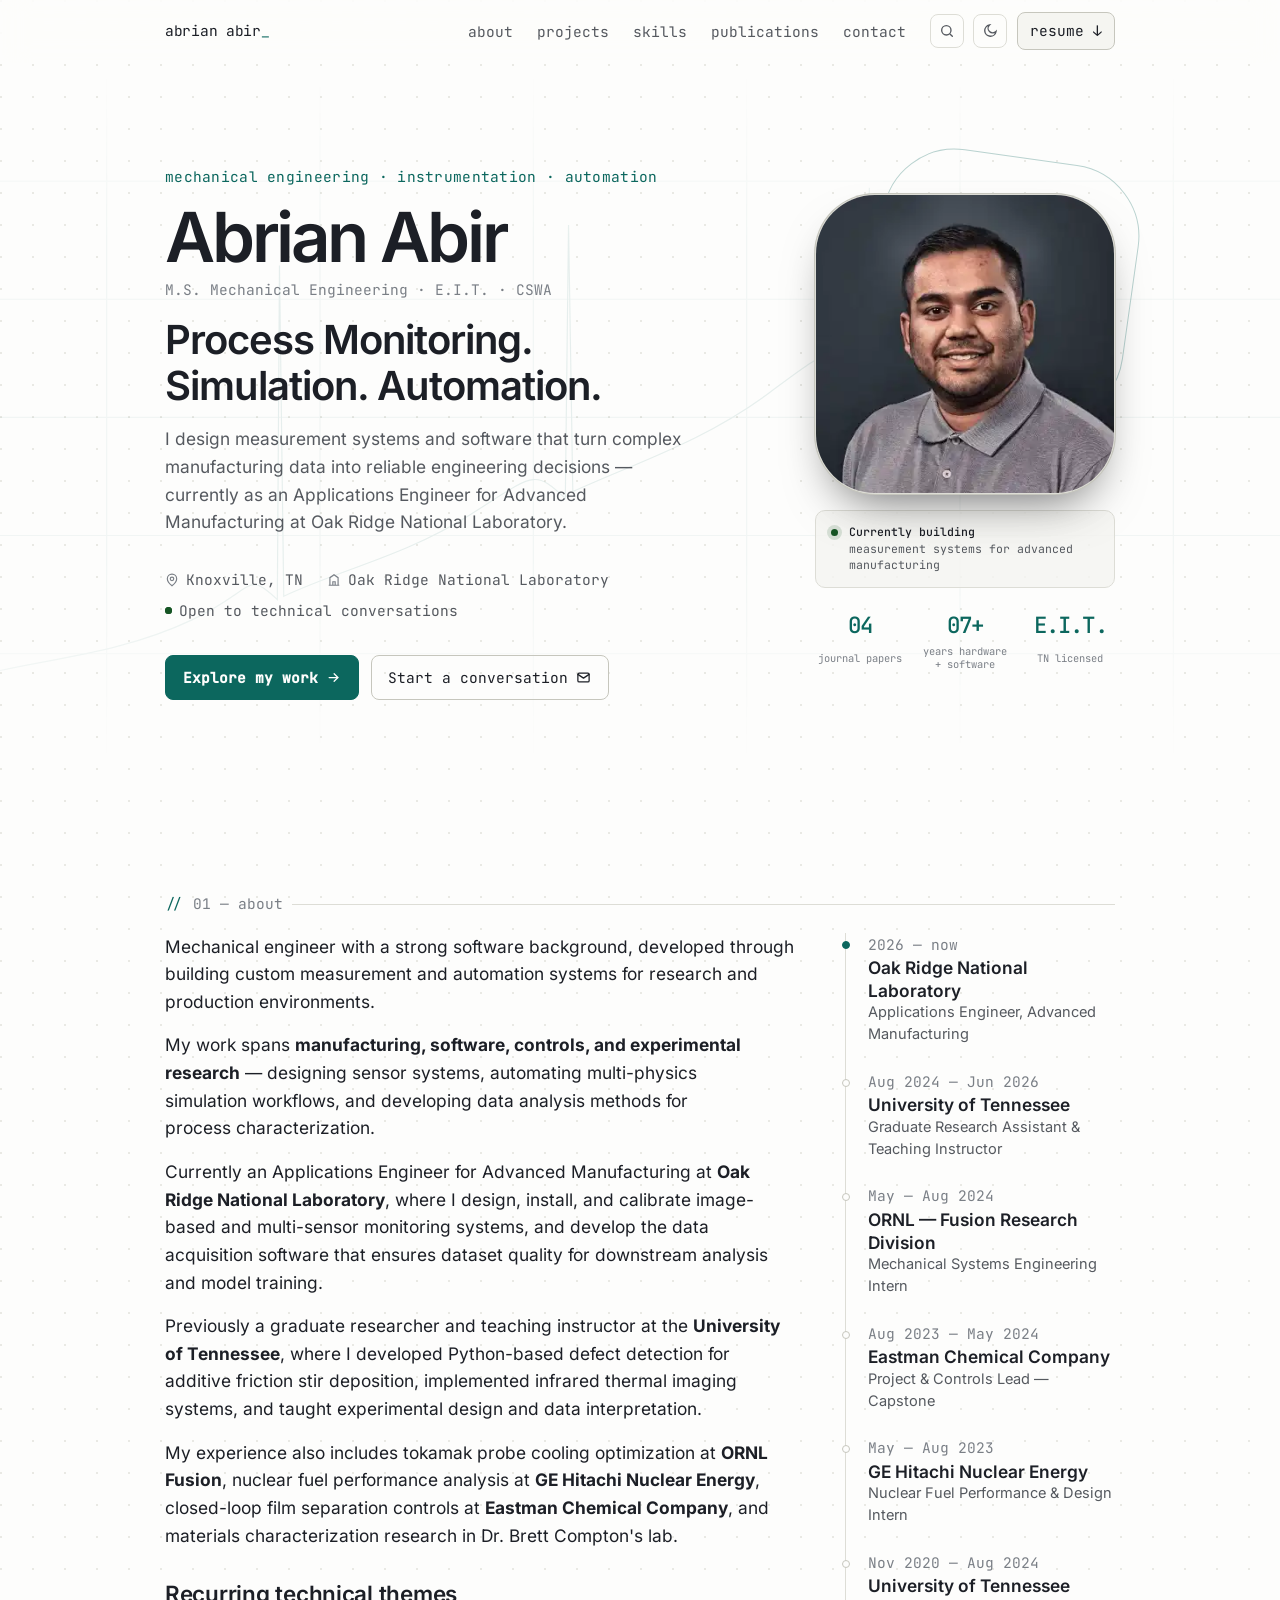
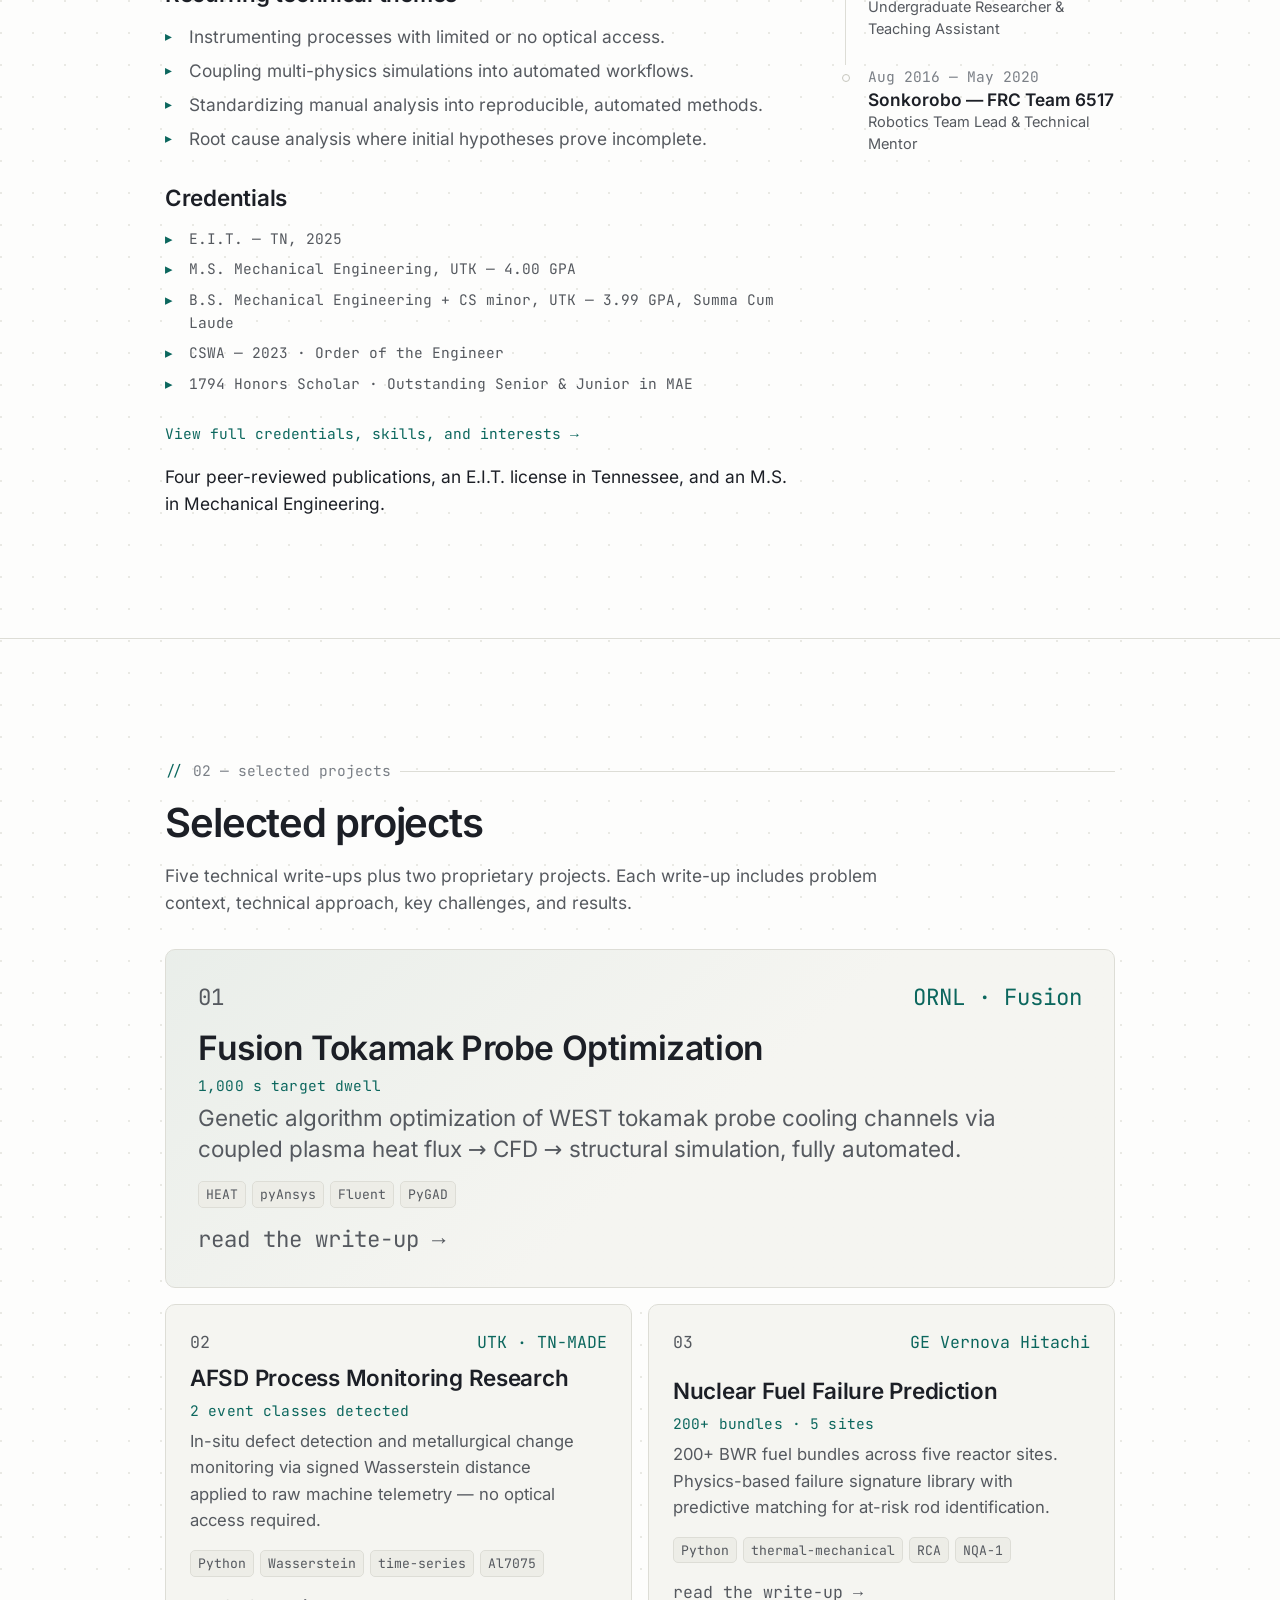
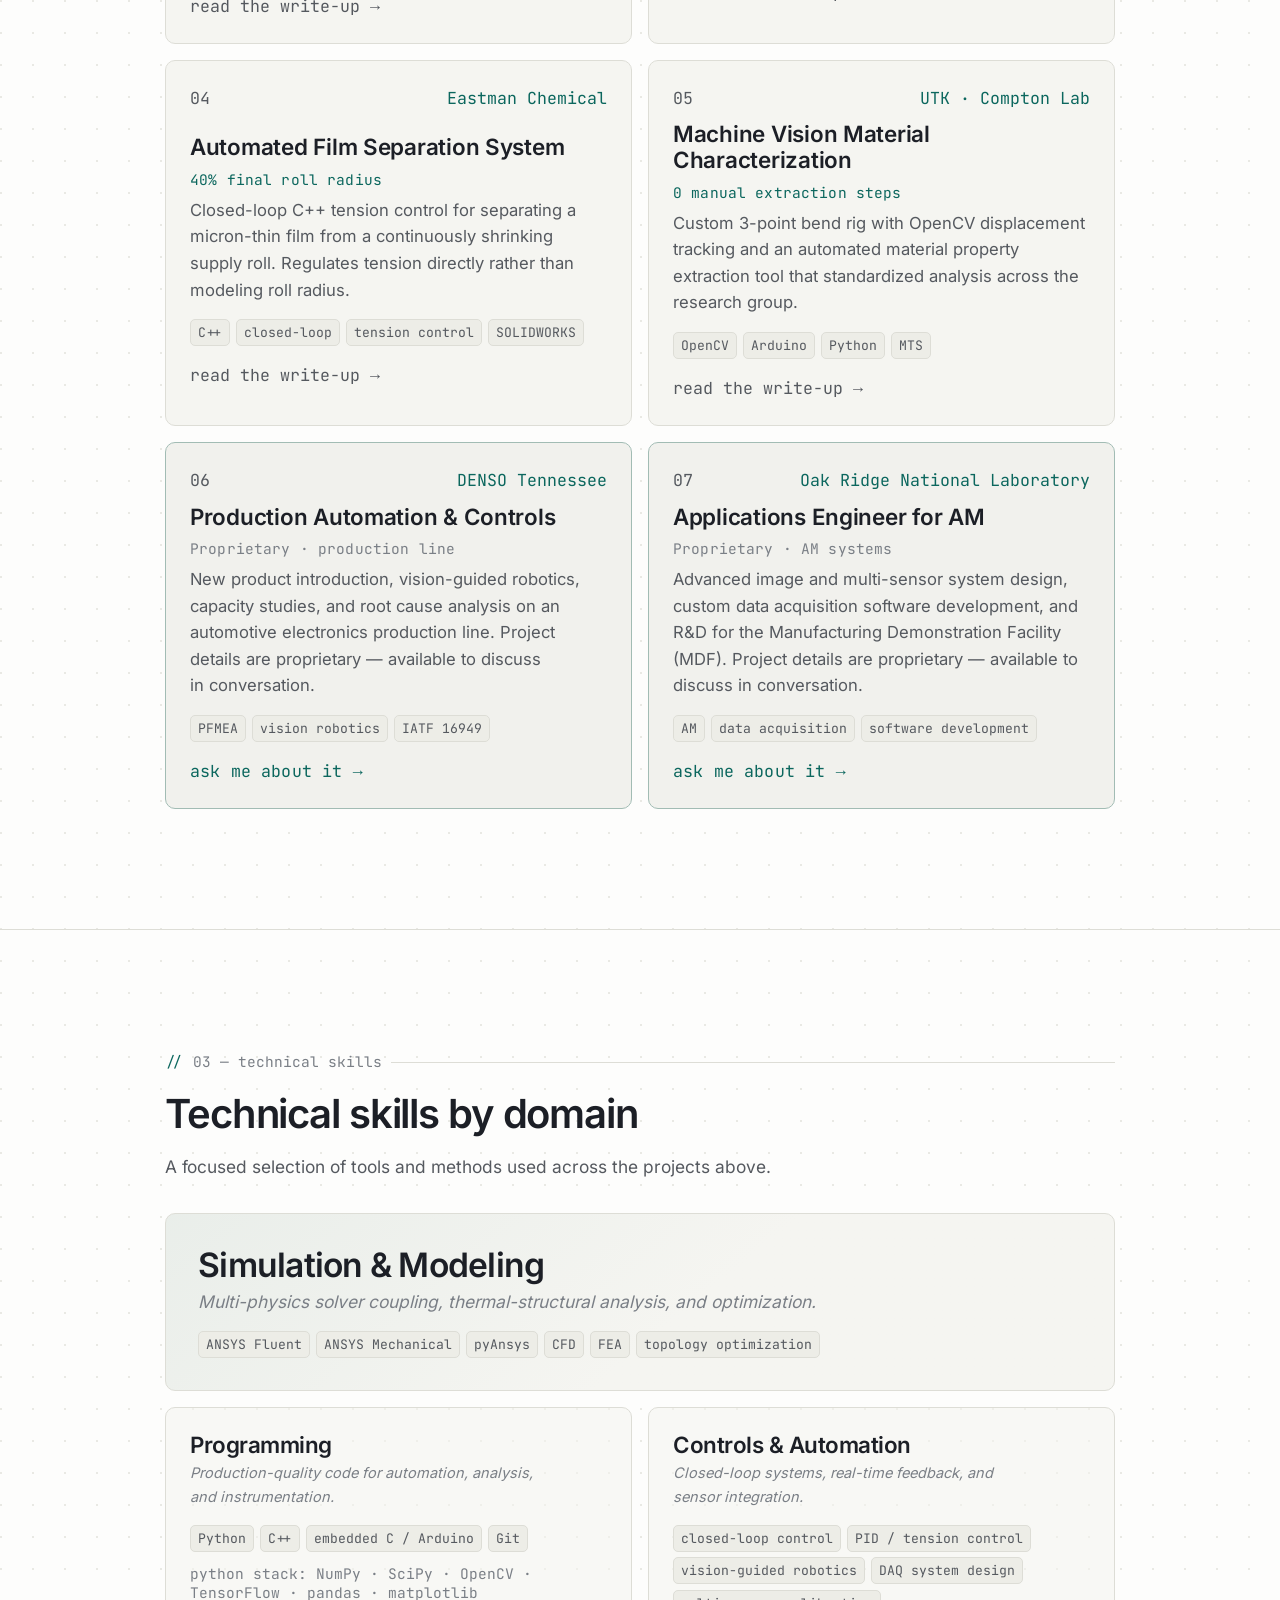
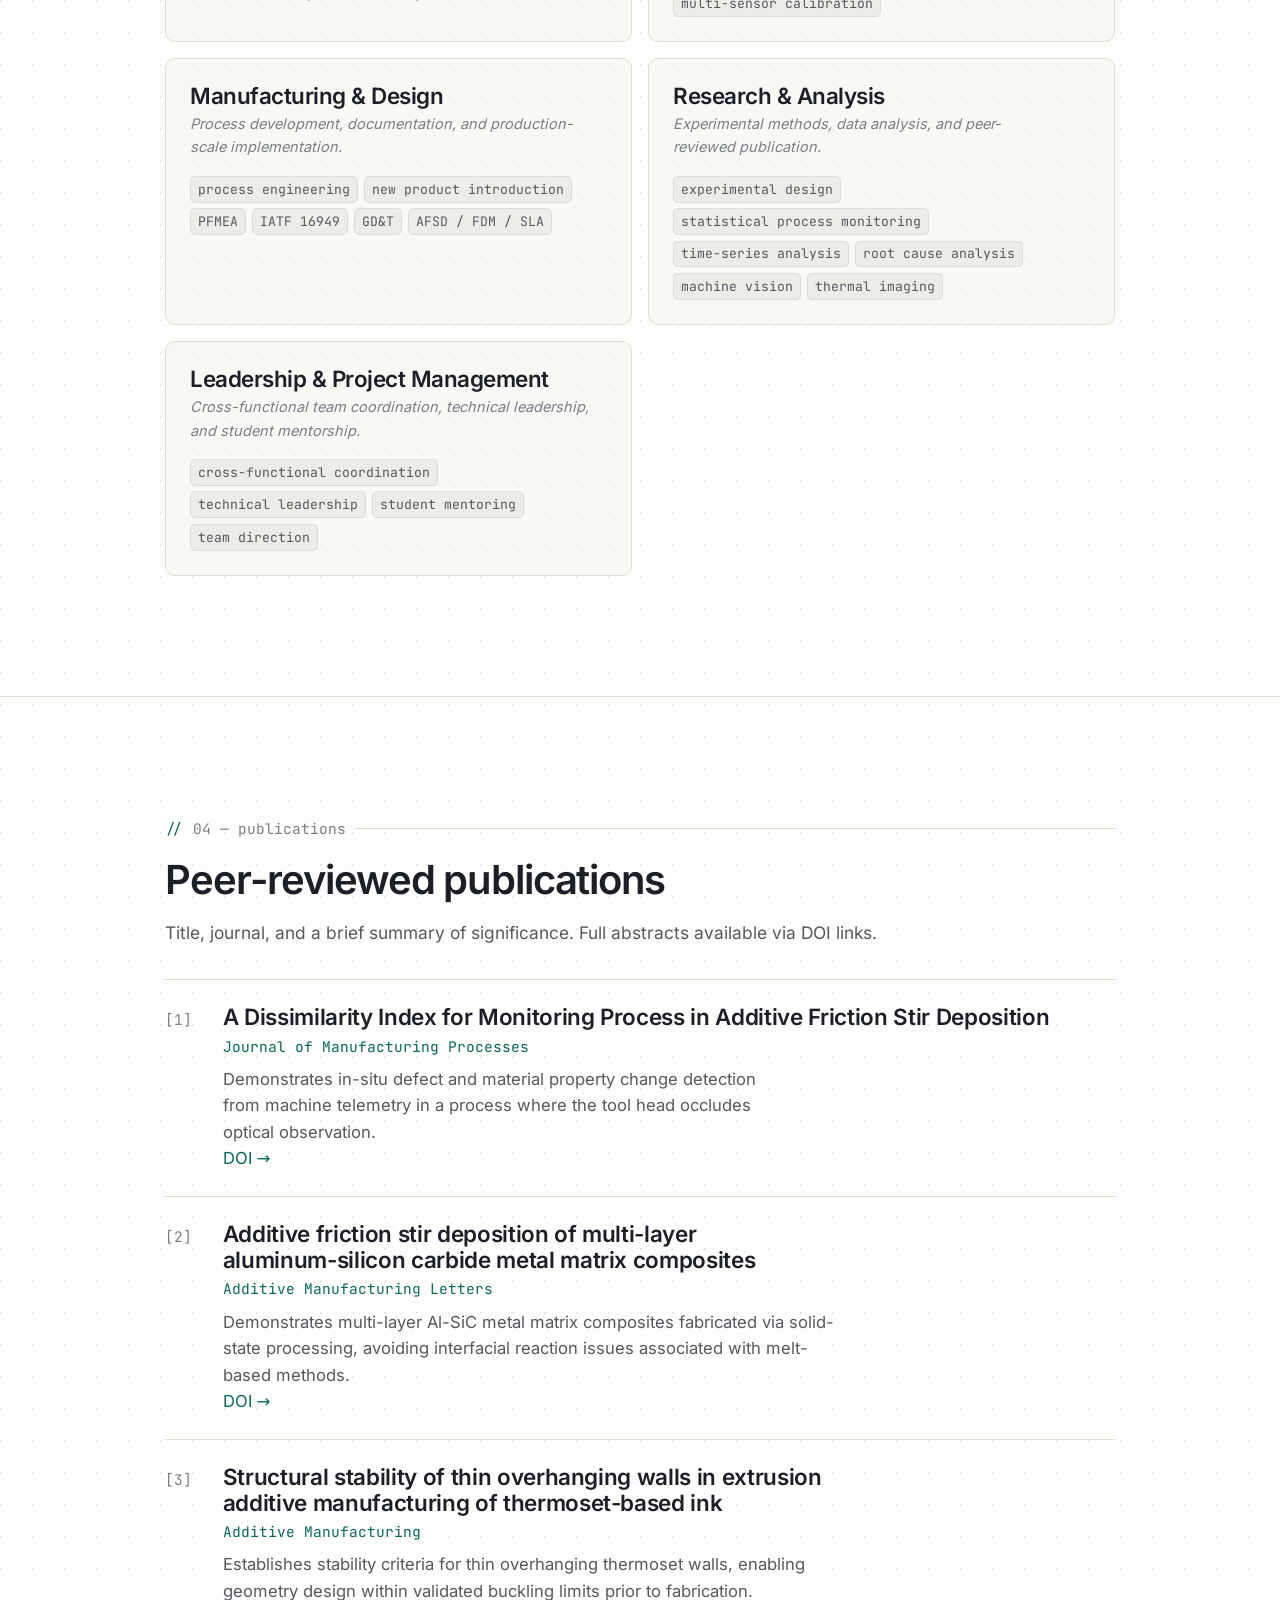
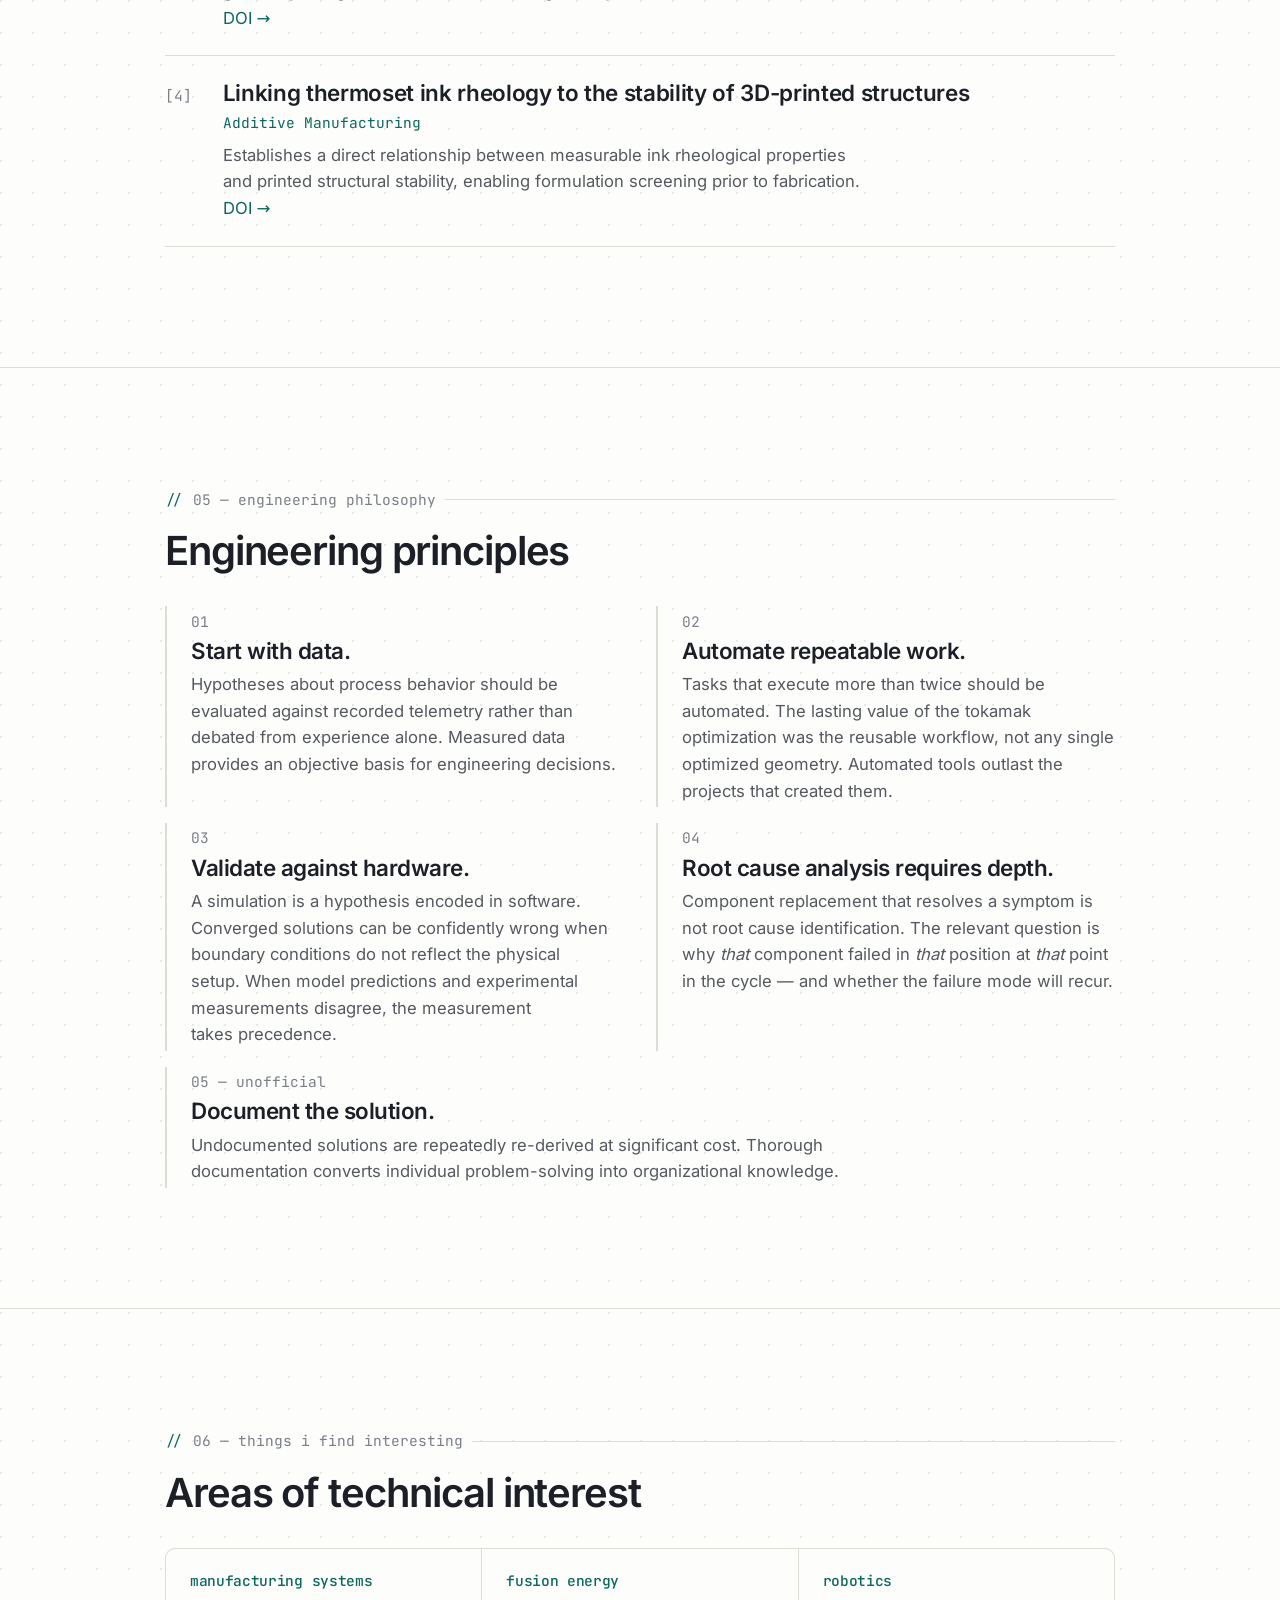
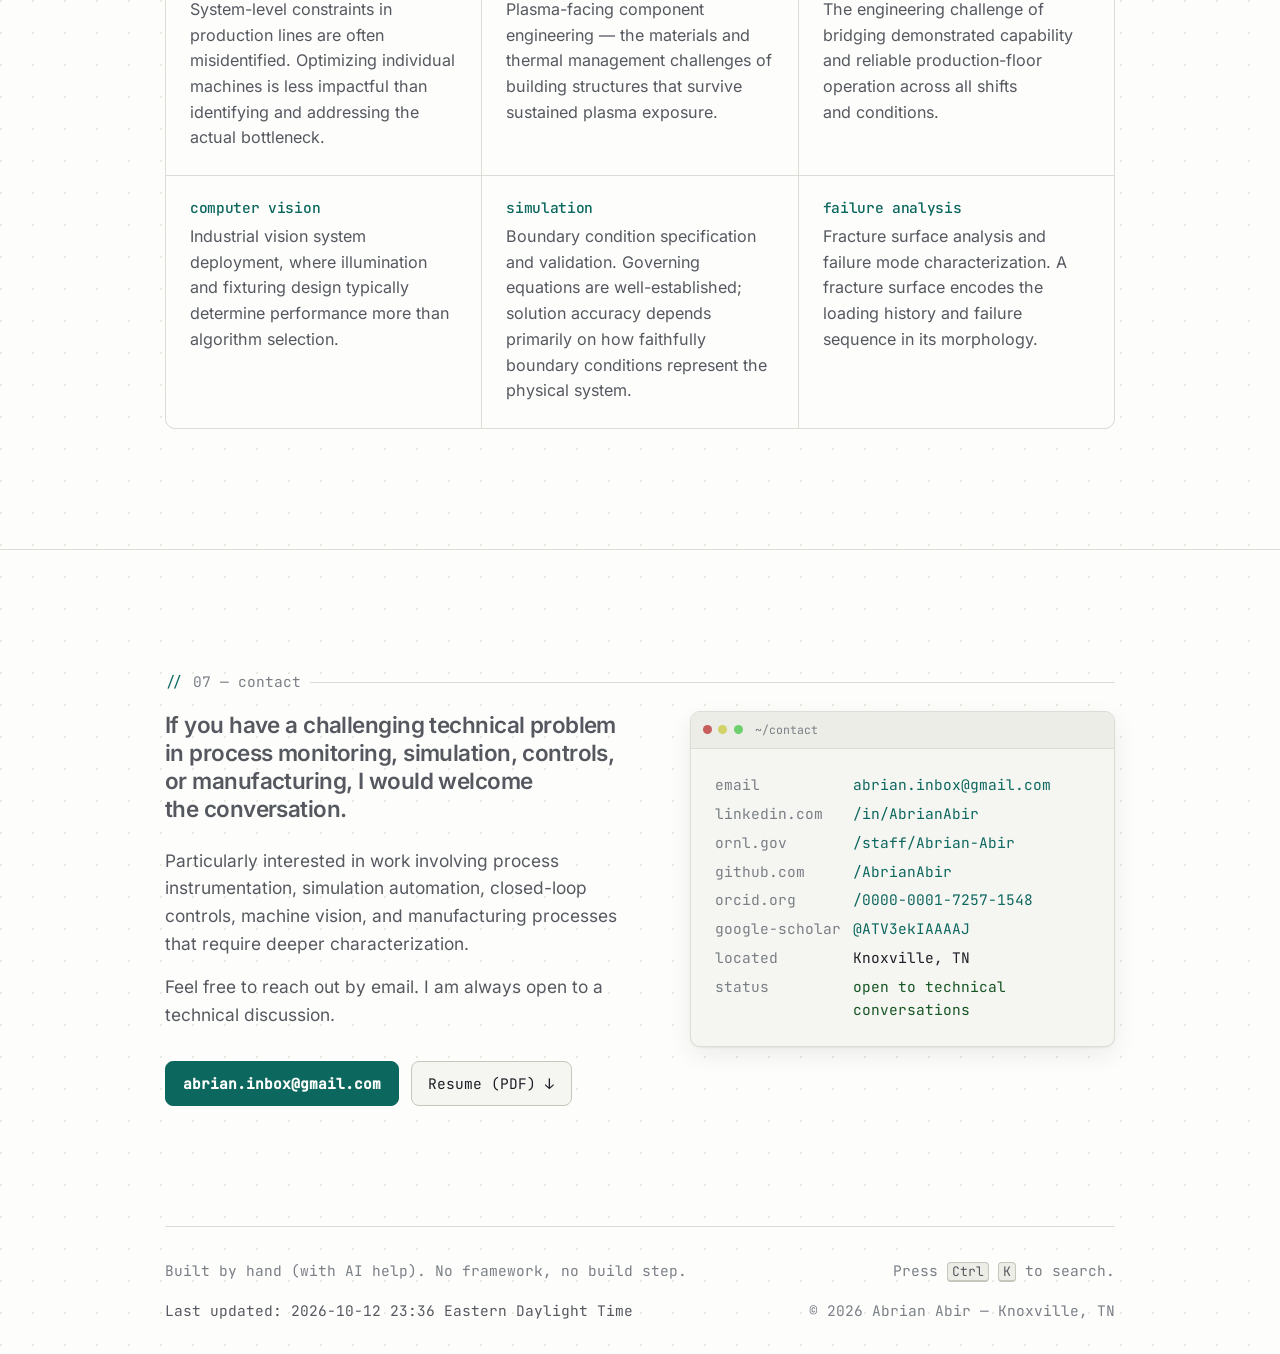
==== commit 27dcdae0: "fix: update sitemap and robots.txt for consistent URL casing; add details page with credentials and " ====
--- a/index.html
+++ b/index.html
@@ -1,4 +1,4 @@
-<!DOCTYPE html><html lang="en" data-theme="dark"><head><meta charset="utf-8"><meta name="viewport" content="width=device-width, initial-scale=1"><title>Abrian Abir — Mechanical Engineer, Instrumentation & Automation</title><meta name="description" content="Abrian Abir — mechanical engineer and E.I.T. specializing in sensor systems, data acquisition, simulation automation, and advanced manufacturing at Oak Ridge National Laboratory."><meta name="author" content="Abrian Abir"><meta name="theme-color" content="#141a23"><link rel="canonical" href="https://AbrianAbir.github.io/"><meta property="og:type" content="website"><meta property="og:url" content="https://AbrianAbir.github.io/"><meta property="og:title" content="Abrian Abir — Mechanical Engineer, Instrumentation & Automation"><meta property="og:description" content="Abrian Abir — mechanical engineer and E.I.T. specializing in sensor systems, data acquisition, simulation automation, and advanced manufacturing at Oak Ridge National Laboratory."><meta property="og:image" content="https://AbrianAbir.github.io/assets/img/og/og-home.png"><meta property="og:image:width" content="1200"><meta property="og:image:height" content="630"><meta property="og:image:alt" content="Abrian Abir — mechanical engineering · instrumentation · automation"><meta name="twitter:card" content="summary_large_image"><meta name="google-site-verification" content="NKCbq-IOS7XesMwCIqltudBgdCa_yDA4b-StoMeJ4Jw"/><link rel="icon" type="image/png" sizes="48x48" href="assets/favicon-48.png"><link rel="preload" as="font" type="font/woff2" href="assets/fonts/inter-latin.woff2" crossorigin><link rel="preload" as="font" type="font/woff2" href="assets/fonts/jetbrains-mono-latin.woff2" crossorigin><link rel="stylesheet" href="assets/css/style.min.css?v=8773faa650"><link rel="expect" href="#main" blocking="render"><script>
+<!DOCTYPE html><html lang="en" data-theme="dark"><head><meta charset="utf-8"><meta name="viewport" content="width=device-width, initial-scale=1"><title>Abrian Abir — Mechanical Engineer, Instrumentation & Automation</title><meta name="description" content="Abrian Abir — mechanical engineer and E.I.T. specializing in sensor systems, data acquisition, simulation automation, and advanced manufacturing at Oak Ridge National Laboratory."><meta name="author" content="Abrian Abir"><meta name="theme-color" content="#141a23"><link rel="canonical" href="https://abrianabir.github.io/"><meta property="og:type" content="website"><meta property="og:url" content="https://abrianabir.github.io/"><meta property="og:title" content="Abrian Abir — Mechanical Engineer, Instrumentation & Automation"><meta property="og:description" content="Abrian Abir — mechanical engineer and E.I.T. specializing in sensor systems, data acquisition, simulation automation, and advanced manufacturing at Oak Ridge National Laboratory."><meta property="og:image" content="https://abrianabir.github.io/assets/img/og/og-home.png"><meta property="og:image:width" content="1200"><meta property="og:image:height" content="630"><meta property="og:image:alt" content="Abrian Abir — mechanical engineering · instrumentation · automation"><meta name="twitter:card" content="summary_large_image"><meta name="google-site-verification" content="NKCbq-IOS7XesMwCIqltudBgdCa_yDA4b-StoMeJ4Jw"/><link rel="icon" type="image/png" sizes="48x48" href="assets/favicon-48.png"><link rel="preload" as="font" type="font/woff2" href="assets/fonts/inter-latin.woff2" crossorigin><link rel="preload" as="font" type="font/woff2" href="assets/fonts/jetbrains-mono-latin.woff2" crossorigin><link rel="stylesheet" href="assets/css/style.min.css?v=6bc6e8bd0e"><link rel="expect" href="#main" blocking="render"><script>
   (() => { try {
     const s = localStorage.getItem('theme');
     document.documentElement.dataset.theme =
@@ -16,31 +16,31 @@
   "@graph": [
     {
       "@type": "ProfilePage",
-      "@id": "https://AbrianAbir.github.io/#profile",
-      "url": "https://AbrianAbir.github.io/",
+      "@id": "https://abrianabir.github.io/#profile",
+      "url": "https://abrianabir.github.io/",
       "name": "Abrian Abir \u2014 Mechanical Engineer, Instrumentation & Automation",
       "description": "Abrian Abir \u2014 mechanical engineer and E.I.T. specializing in sensor systems, data acquisition, simulation automation, and advanced manufacturing at Oak Ridge National Laboratory.",
-      "dateModified": "2026-10-11T13:50:45-04:00",
+      "dateModified": "2026-10-12T23:36:08-04:00",
       "mainEntity": {
-        "@id": "https://AbrianAbir.github.io/#person"
+        "@id": "https://abrianabir.github.io/#person"
       }
     },
     {
       "@type": "WebSite",
-      "@id": "https://AbrianAbir.github.io/#website",
-      "url": "https://AbrianAbir.github.io/",
+      "@id": "https://abrianabir.github.io/#website",
+      "url": "https://abrianabir.github.io/",
       "name": "Abrian Abir",
       "publisher": {
-        "@id": "https://AbrianAbir.github.io/#person"
+        "@id": "https://abrianabir.github.io/#person"
       }
     },
     {
       "@type": "Person",
-      "@id": "https://AbrianAbir.github.io/#person",
+      "@id": "https://abrianabir.github.io/#person",
       "name": "Abrian Abir",
       "jobTitle": "Applications Engineer for Advanced Manufacturing",
-      "url": "https://AbrianAbir.github.io/",
-      "image": "https://AbrianAbir.github.io/assets/img/portrait.png",
+      "url": "https://abrianabir.github.io/",
+      "image": "https://abrianabir.github.io/assets/img/portrait.png",
       "worksFor": {
         "@type": "Organization",
         "name": "Oak Ridge National Laboratory"
@@ -76,15 +76,15 @@
   ]
 }
 </script></head><body><div class="progress" aria-hidden="true"></div><a class="skip" href="#main">Skip to content</a><header class="nav"><div class="nav__inner"><a class="nav__brand" href="#top">abrian&nbsp;abir</a><nav aria-label="Primary"><ul class="nav__links"><li><a href="#about">about</a></li><li><a href="#projects">projects</a></li><li><a href="#skills">skills</a></li><li><a href="#publications">publications</a></li><li><a href="#contact">contact</a></li></ul></nav><div class="nav__actions"><button class="icon-btn" data-open-palette aria-label="Search (Ctrl K)" title="Search — Ctrl K"><svg viewBox="0 0 24 24" fill="none" stroke="currentColor" stroke-width="2" stroke-linecap="round"><circle cx="11" cy="11" r="7"/><path d="m20 20-3.2-3.2"/></svg></button><button class="icon-btn" id="theme-toggle" aria-label="Switch theme" title="Toggle theme"><svg class="i-sun" viewBox="0 0 24 24" fill="none" stroke="currentColor" stroke-width="2" stroke-linecap="round"><circle cx="12" cy="12" r="4.2"/><path d="M12 2v2M12 20v2M2 12h2M20 12h2M4.9 4.9l1.4 1.4M17.7 17.7l1.4 1.4M19.1 4.9l-1.4 1.4M6.3 17.7l-1.4 1.4"/></svg><svg class="i-moon" viewBox="0 0 24 24" fill="none" stroke="currentColor" stroke-width="2" stroke-linecap="round"><path d="M21 12.8A8.5 8.5 0 1 1 11.2 3a6.6 6.6 0 0 0 9.8 9.8Z"/></svg></button><a class="btn btn--sm nav__resume" target="_blank" rel="noopener" href="resume.pdf" download>resume ↓</a><button class="icon-btn nav__burger" id="nav-toggle" aria-label="Open menu"
-aria-expanded="false" aria-controls="nav-mobile"><span class="i-open"><svg viewBox="0 0 24 24" fill="none" stroke="currentColor" stroke-width="2" stroke-linecap="round"><path d="M4 7h16M4 12h16M4 17h16"/></svg></span><span class="i-close"><svg viewBox="0 0 24 24" fill="none" stroke="currentColor" stroke-width="2" stroke-linecap="round"><path d="M6 6l12 12M18 6L6 18"/></svg></span></button></div></div><div class="nav__mobile" id="nav-mobile" hidden><nav aria-label="Mobile"><ul><li><a href="#about">about</a></li><li><a href="#projects">projects</a></li><li><a href="#skills">skills</a></li><li><a href="#philosophy">philosophy</a></li><li><a href="#interests">interests</a></li><li><a href="#publications">publications</a></li><li><a href="#contact">contact</a></li></ul></nav><a class="btn btn--primary nav__mobile-cta" target="_blank" rel="noopener" href="resume.pdf" download>Download resume (PDF)</a></div></header><main id="main"><span id="top"></span><section class="hero"><svg class="hero__plot" viewBox="0 0 1200 420" preserveAspectRatio="none" aria-hidden="true"><g class="grid"><path d="M0 70H1200M0 140H1200M0 210H1200M0 280H1200M0 350H1200"/><path d="M100 0V420M300 0V420M500 0V420M700 0V420M900 0V420M1100 0V420"/></g><path class="trace" d="M0 360 C 60 352, 120 348, 180 330 S 230 300, 260 318 L 262 120 L 266 316 C 320 300, 380 292, 440 268 S 500 240, 530 258 L 533 96 L 537 254 C 600 236, 660 224, 720 196 S 780 166, 812 184 L 815 74 L 819 180 C 880 160, 940 148, 1000 124 S 1120 92, 1200 78"/></svg><div class="wrap hero__inner"><div class="hero__copy"><p class="eyebrow">mechanical engineering · instrumentation · automation</p><h1>Abrian Abir</h1><p class="hero__creds">M.S. Mechanical Engineering · E.I.T. · CSWA</p><p class="hero__headline" id="headline" data-lines='["Process Monitoring. Simulation. Automation.", "Instrumentation and Data-Driven Manufacturing.", "Building the Measurement Systems That Close the Loop.", "From Sensor Data to Engineering Decisions.", "Bridging Simulation, Controls, and the Production Floor."]'><span id="headline-text"></span><span class="cursor" aria-hidden="true">|</span></p><p class="hero__pitch">I design measurement systems and software that turn complex manufacturing data into reliable engineering decisions — currently as an Applications Engineer for Advanced Manufacturing at Oak Ridge National Laboratory.</p><p class="hero__meta"><span><svg viewBox="0 0 24 24" fill="none" stroke="currentColor" stroke-width="2"><path d="M20 10c0 6-8 12-8 12s-8-6-8-12a8 8 0 0 1 16 0Z"/><circle cx="12" cy="10" r="3"/></svg> Knoxville, TN</span>
+aria-expanded="false" aria-controls="nav-mobile"><span class="i-open"><svg viewBox="0 0 24 24" fill="none" stroke="currentColor" stroke-width="2" stroke-linecap="round"><path d="M4 7h16M4 12h16M4 17h16"/></svg></span><span class="i-close"><svg viewBox="0 0 24 24" fill="none" stroke="currentColor" stroke-width="2" stroke-linecap="round"><path d="M6 6l12 12M18 6L6 18"/></svg></span></button></div></div><div class="nav__mobile" id="nav-mobile" hidden><nav aria-label="Mobile"><ul><li><a href="#about">about</a></li><li><a href="#projects">projects</a></li><li><a href="#skills">skills</a></li><li><a href="#publications">publications</a></li><li><a href="#philosophy">philosophy</a></li><li><a href="#interests">interests</a></li><li><a href="#contact">contact</a></li></ul></nav><a class="btn btn--primary nav__mobile-cta" target="_blank" rel="noopener" href="resume.pdf" download>Download resume (PDF)</a></div></header><main id="main"><span id="top"></span><section class="hero"><svg class="hero__plot" viewBox="0 0 1200 420" preserveAspectRatio="none" aria-hidden="true"><g class="grid"><path d="M0 70H1200M0 140H1200M0 210H1200M0 280H1200M0 350H1200"/><path d="M100 0V420M300 0V420M500 0V420M700 0V420M900 0V420M1100 0V420"/></g><path class="trace" d="M0 360 C 60 352, 120 348, 180 330 S 230 300, 260 318 L 262 120 L 266 316 C 320 300, 380 292, 440 268 S 500 240, 530 258 L 533 96 L 537 254 C 600 236, 660 224, 720 196 S 780 166, 812 184 L 815 74 L 819 180 C 880 160, 940 148, 1000 124 S 1120 92, 1200 78"/></svg><div class="wrap hero__inner"><div class="hero__copy"><p class="eyebrow">mechanical engineering · instrumentation · automation</p><h1>Abrian Abir</h1><p class="hero__creds">M.S. Mechanical Engineering · E.I.T. · CSWA</p><p class="hero__headline" id="headline" data-lines='["Process Monitoring. Simulation. Automation.", "Instrumentation and Data-Driven Manufacturing.", "Building the Measurement Systems That Close the Loop.", "From Sensor Data to Engineering Decisions.", "Bridging Simulation, Controls, and the Production Floor."]'><span id="headline-text"></span><span class="cursor" aria-hidden="true">|</span></p><p class="hero__pitch">I design measurement systems and software that turn complex manufacturing data into reliable engineering decisions — currently as an Applications Engineer for Advanced Manufacturing at Oak Ridge National Laboratory.</p><p class="hero__meta"><span><svg viewBox="0 0 24 24" fill="none" stroke="currentColor" stroke-width="2"><path d="M20 10c0 6-8 12-8 12s-8-6-8-12a8 8 0 0 1 16 0Z"/><circle cx="12" cy="10" r="3"/></svg> Knoxville, TN</span>
 <span><svg viewBox="0 0 24 24" fill="none" stroke="currentColor" stroke-width="2"><path d="M3 21h18M5 21V8l7-5 7 5v13M10 21v-6h4v6"/></svg> Oak Ridge National Laboratory</span>
-<span><i class="dot" aria-hidden="true"></i> Open to technical conversations</span></p><div class="hero__cta"><a class="btn btn--primary" href="#projects">Explore my work <span aria-hidden="true">↗</span></a>
-<a class="btn btn--ghost" href="mailto:abrian.inbox@gmail.com">Start a conversation</a></div></div><div class="hero__visual"><figure class="hero__portrait"><picture><source type="image/webp" srcset="assets/img/portrait@1x.webp 170w, assets/img/portrait.webp 340w" sizes="(max-width: 820px) 150px, 250px"><img src="assets/img/portrait.png" alt="Abrian Abir"
+<span><i class="dot" aria-hidden="true"></i> Open to technical conversations</span></p><div class="hero__cta"><a class="btn btn--primary" href="#projects">Explore my work<svg viewBox="0 0 24 24" fill="none" stroke="currentColor" stroke-width="2" stroke-linecap="round" stroke-linejoin="round"><path d="M5 12h14"/><path d="m13 6 6 6-6 6"/></svg></a>
+<a class="btn btn--ghost" href="mailto:abrian.inbox@gmail.com">Start a conversation<svg viewBox="0 0 24 24" fill="none" stroke="currentColor" stroke-width="2" stroke-linecap="round" stroke-linejoin="round"><rect x="3" y="5" width="18" height="14" rx="2"/><path d="m3 7 9 6 9-6"/></svg></a></div></div><div class="hero__visual"><figure class="hero__portrait"><picture><source type="image/webp" srcset="assets/img/portrait@1x.webp 170w, assets/img/portrait.webp 340w" sizes="(max-width: 820px) 150px, 250px"><img src="assets/img/portrait.png" alt="Abrian Abir"
 width="340" height="340"
 fetchpriority="high" decoding="async"></picture></figure><div class="hero__signal"><span class="hero__signal-dot" aria-hidden="true"></span>
-<span><strong>Currently building</strong><br>measurement systems for advanced manufacturing</span></div><div class="hero__stats" aria-label="Profile highlights"><span><strong>4.00</strong><small>M.S. GPA</small></span>
-<span><strong>04</strong><small>journal papers</small></span>
-<span><strong>E.I.T.</strong><small>TN licensed</small></span></div></div></div></section><section id="about"><div class="wrap"><h2 class="sec-label reveal">01 — about</h2><div class="about-grid"><div class="reveal"><p>Mechanical engineer with a strong software background, developed through building custom measurement and automation systems for research and production environments.</p><p>My work spans <strong>manufacturing, software, controls, and experimental research</strong> — designing sensor systems, automating multi-physics simulation workflows, and developing data analysis methods for process characterization.</p><p>Currently an Applications Engineer for Advanced Manufacturing at <strong>Oak Ridge National Laboratory</strong>, where I design, install, and calibrate image-based and multi-sensor monitoring systems, and develop the data acquisition software that ensures dataset quality for downstream analysis and model training.</p><p>Previously a graduate researcher and teaching instructor at the <strong>University of Tennessee</strong>, where I developed Python-based defect detection for additive friction stir deposition, implemented infrared thermal imaging systems, and taught experimental design and data interpretation.</p><p>My experience also includes tokamak probe cooling optimization at <strong>ORNL Fusion</strong>, nuclear fuel performance analysis at <strong>GE Hitachi Nuclear Energy</strong>, closed-loop film separation controls at <strong>Eastman Chemical Company</strong>, and materials characterization research in Dr. Brett Compton's lab.</p><h3>Recurring technical themes</h3><ul class="tick-list"><li><span>Instrumenting processes with limited or no optical access.</span></li><li><span>Coupling multi-physics simulations into automated workflows.</span></li><li><span>Standardizing manual analysis into reproducible, automated methods.</span></li><li><span>Root cause analysis where initial hypotheses prove incomplete.</span></li></ul><p class="about-closer">Four peer-reviewed publications, an E.I.T. license in Tennessee, and an M.S. in Mechanical Engineering.</p></div><aside class="reveal" aria-label="Career timeline"><ol class="timeline"><li data-now><span class="yr">2026 — now</span>
+<span><strong>Currently building</strong><br>measurement systems for advanced manufacturing</span></div><div class="hero__stats" aria-label="Profile highlights"><span><strong>04</strong><small>journal papers</small></span>
+<span><strong>07+</strong><small>years hardware + software</small></span>
+<span><strong>E.I.T.</strong><small>TN licensed</small></span></div></div></div></section><section id="about"><div class="wrap"><h2 class="sec-label reveal">01 — about</h2><div class="about-grid"><div class="reveal"><p>Mechanical engineer with a strong software background, developed through building custom measurement and automation systems for research and production environments.</p><p>My work spans <strong>manufacturing, software, controls, and experimental research</strong> — designing sensor systems, automating multi-physics simulation workflows, and developing data analysis methods for process characterization.</p><p>Currently an Applications Engineer for Advanced Manufacturing at <strong>Oak Ridge National Laboratory</strong>, where I design, install, and calibrate image-based and multi-sensor monitoring systems, and develop the data acquisition software that ensures dataset quality for downstream analysis and model training.</p><p>Previously a graduate researcher and teaching instructor at the <strong>University of Tennessee</strong>, where I developed Python-based defect detection for additive friction stir deposition, implemented infrared thermal imaging systems, and taught experimental design and data interpretation.</p><p>My experience also includes tokamak probe cooling optimization at <strong>ORNL Fusion</strong>, nuclear fuel performance analysis at <strong>GE Hitachi Nuclear Energy</strong>, closed-loop film separation controls at <strong>Eastman Chemical Company</strong>, and materials characterization research in Dr. Brett Compton's lab.</p><h3>Recurring technical themes</h3><ul class="tick-list"><li><span>Instrumenting processes with limited or no optical access.</span></li><li><span>Coupling multi-physics simulations into automated workflows.</span></li><li><span>Standardizing manual analysis into reproducible, automated methods.</span></li><li><span>Root cause analysis where initial hypotheses prove incomplete.</span></li></ul><div class="credentials"><h3>Credentials</h3><ul><li>E.I.T. — TN, 2025</li><li>M.S. Mechanical Engineering, UTK — 4.00 GPA</li><li>B.S. Mechanical Engineering + CS minor, UTK — 3.99 GPA, Summa Cum Laude</li><li>CSWA — 2023 · Order of the Engineer</li><li>1794 Honors Scholar · Outstanding Senior & Junior in MAE</li></ul></div><p class="about-more"><a href="details.html">View full credentials, skills, and interests →</a></p><p class="about-closer">Four peer-reviewed publications, an E.I.T. license in Tennessee, and an M.S. in Mechanical Engineering.</p></div><aside class="reveal" aria-label="Career timeline"><ol class="timeline"><li data-now><span class="yr">2026 — now</span>
 <span class="org">Oak Ridge National Laboratory</span>
 <span class="role">Applications Engineer, Advanced Manufacturing</span></li><li><span class="yr">Aug 2024 — Jun 2026</span>
 <span class="org">University of Tennessee</span>
@@ -98,8 +98,8 @@
 <span class="org">University of Tennessee</span>
 <span class="role">Undergraduate Researcher & Teaching Assistant</span></li><li><span class="yr">Aug 2016 — May 2020</span>
 <span class="org">Sonkorobo — FRC Team 6517</span>
-<span class="role">Robotics Team Lead & Technical Mentor</span></li></ol></aside></div></div></section><section id="projects"><div class="wrap"><h2 class="sec-label reveal">02 — selected projects</h2><div class="sec-head reveal"><h3>Selected projects</h3><p>Each project includes problem context, technical approach, key challenges, and results. All five follow the same structure for easy comparison.</p></div><div class="cards"><article class="card reveal" data-slug="tokamak-probe"><p class="card__idx"><span>01</span><span class="org">ORNL · Fusion</span></p><h3><a href="projects/tokamak-probe.html">Fusion Tokamak Probe Optimization</a></h3><p>Genetic algorithm optimization of WEST tokamak probe cooling channels via coupled plasma heat flux → CFD → structural simulation, fully automated.</p><div class="card__tags"><span class="tag">HEAT</span><span class="tag">pyAnsys</span><span class="tag">Fluent</span><span class="tag">PyGAD</span></div><p class="card__more">read the write-up <span class="arw">→</span></p></article><article class="card reveal" data-slug="afsd-monitoring"><p class="card__idx"><span>02</span><span class="org">UTK · TN-MADE</span></p><h3><a href="projects/afsd-monitoring.html">AFSD Process Monitoring Research</a></h3><p>In-situ defect detection and metallurgical change monitoring via signed Wasserstein distance applied to raw machine telemetry — no optical access required.</p><div class="card__tags"><span class="tag">Python</span><span class="tag">Wasserstein</span><span class="tag">time-series</span><span class="tag">Al7075</span></div><p class="card__more">read the write-up <span class="arw">→</span></p></article><article class="card reveal" data-slug="fuel-failure"><p class="card__idx"><span>03</span><span class="org">GE Vernova Hitachi</span></p><h3><a href="projects/fuel-failure.html">Nuclear Fuel Failure Prediction</a></h3><p>200+ BWR fuel bundles across five reactor sites. Physics-based failure signature library with predictive matching for at-risk rod identification.</p><div class="card__tags"><span class="tag">Python</span><span class="tag">thermal-mechanical</span><span class="tag">RCA</span><span class="tag">NQA-1</span></div><p class="card__more">read the write-up <span class="arw">→</span></p></article><article class="card reveal" data-slug="film-separator"><p class="card__idx"><span>04</span><span class="org">Eastman Chemical</span></p><h3><a href="projects/film-separator.html">Automated Film Separation System</a></h3><p>Closed-loop C++ tension control for separating a micron-thin film from a continuously shrinking supply roll. Regulates tension directly rather than modeling roll radius.</p><div class="card__tags"><span class="tag">C++</span><span class="tag">closed-loop</span><span class="tag">tension control</span><span class="tag">SOLIDWORKS</span></div><p class="card__more">read the write-up <span class="arw">→</span></p></article><article class="card reveal" data-slug="machine-vision"><p class="card__idx"><span>05</span><span class="org">UTK · Compton Lab</span></p><h3><a href="projects/machine-vision.html">Machine Vision Material Characterization</a></h3><p>Custom 3-point bend rig with OpenCV displacement tracking and an automated material property extraction tool that standardized analysis across the research group.</p><div class="card__tags"><span class="tag">OpenCV</span><span class="tag">Arduino</span><span class="tag">Python</span><span class="tag">MTS</span></div><p class="card__more">read the write-up <span class="arw">→</span></p></article><article class="card reveal"><p class="card__idx"><span>06</span><span class="org">DENSO Tennessee</span></p><h3><a href="#contact">Production Automation & Controls</a></h3><p>New product introduction, vision-guided robotics, capacity studies, and root cause analysis on an automotive electronics production line. Project details are proprietary — available to discuss in conversation.</p><div class="card__tags"><span class="tag">PFMEA</span><span class="tag">vision robotics</span><span class="tag">IATF 16949</span></div><p class="card__more">ask me about it <span class="arw">→</span></p></article><article class="card reveal"><p class="card__idx"><span>07</span><span class="org">Oak Ridge National Laboratory</span></p><h3><a href="#contact">Applications Engineer for AM</a></h3><p>Advanced image and multi-sensor system design, custom data acquisition software development, and R&D for the Manufacturing Demonstration Facility (MDF). Project details are proprietary — available to discuss in conversation.</p><div class="card__tags"><span class="tag">AM</span><span class="tag">data acquisition</span><span class="tag">software development</span></div><p class="card__more">ask me about it <span class="arw">→</span></p></article></div></div></section><section id="skills"><div class="wrap"><h2 class="sec-label reveal">03 — technical skills</h2><div class="sec-head reveal"><h3>Technical skills by domain</h3><p>Grouped by functional area rather than listed alphabetically.</p></div><div class="skills"><div class="skillgroup reveal"><h4>Credentials</h4><p>Licenses, certifications, and academic record.</p><ul><li class="tag">E.I.T. — TN, 2025</li><li class="tag">CSWA — 2023</li><li class="tag">Order of the Engineer</li><li class="sub">M.S. Mechanical Engineering, UTK — 4.00 GPA</li><li class="sub">B.S. Mechanical Engineering + CS minor, UTK — 3.99 GPA, Summa Cum Laude</li><li class="sub">1794 Honors Scholar · Outstanding Senior & Junior in MAE</li><li class="sub">Also: AI Foundations & Applied AI Foundations (OpenAI Academy, 2026) · Lockout/Tagout (Authorized) · Level 3 Safety Observer · Electronics Foundations: Basic Circuits · 5M1E Change Management</li><li class="sub">Languages: English & Bengali (native/bilingual), Spanish (limited working)</li></ul></div><div class="skillgroup reveal"><h4>Simulation & Modeling</h4><p>Multi-physics solver coupling, thermal-structural analysis, and optimization.</p><ul><li class="tag">ANSYS Fluent</li><li class="tag">ANSYS Mechanical</li><li class="tag">pyAnsys</li><li class="tag">CFD</li><li class="tag">FEA</li><li class="tag">conjugate heat transfer</li><li class="tag">topology optimization</li><li class="tag">HEAT (plasma heat flux)</li><li class="tag">thermal-mechanical modeling</li></ul></div><div class="skillgroup reveal"><h4>Programming</h4><p>Production-quality code for automation, analysis, and instrumentation.</p><ul><li class="tag">Python</li><li class="tag">C++</li><li class="tag">MATLAB</li><li class="tag">embedded C / Arduino</li><li class="tag">Git</li><li class="sub">python stack: NumPy · SciPy · OpenCV · TensorFlow · pandas · matplotlib</li></ul></div><div class="skillgroup reveal"><h4>Controls & Automation</h4><p>Closed-loop systems, real-time feedback, and sensor integration.</p><ul><li class="tag">closed-loop control</li><li class="tag">PID / tension control</li><li class="tag">real-time sensor feedback</li><li class="tag">stepper & motor control</li><li class="tag">vision-guided robotics</li><li class="tag">DAQ system design</li><li class="tag">multi-sensor calibration</li></ul></div><div class="skillgroup reveal"><h4>Manufacturing & Design</h4><p>Process development, documentation, and production-scale implementation.</p><ul><li class="tag">process engineering</li><li class="tag">new product introduction</li><li class="tag">PFMEA</li><li class="tag">process control standards</li><li class="tag">IATF 16949</li><li class="tag">capacity studies</li><li class="tag">SOLIDWORKS (CSWA)</li><li class="tag">Fusion 360</li><li class="tag">GD&T</li><li class="tag">CNC milling</li><li class="tag">AFSD / FDM / SLA</li></ul></div><div class="skillgroup reveal"><h4>Research & Analysis</h4><p>Experimental methods, data analysis, and peer-reviewed publication.</p><ul><li class="tag">experimental design</li><li class="tag">statistical process monitoring</li><li class="tag">time-series analysis</li><li class="tag">distributional metrics</li><li class="tag">root cause analysis</li><li class="tag">failure signature analysis</li><li class="tag">machine vision</li><li class="tag">thermal imaging</li><li class="tag">peer-reviewed publication</li></ul></div><div class="skillgroup reveal"><h4>Leadership & Project Management</h4><p>Cross-functional team coordination, technical leadership, and student mentorship.</p><ul><li class="tag">cross-functional coordination</li><li class="tag">project lifecycle management</li><li class="tag">technical leadership</li><li class="tag">curriculum development</li><li class="tag">student mentoring</li><li class="tag">team direction</li></ul></div></div></div></section><section id="publications"><div class="wrap"><h2 class="sec-label reveal">04 — publications</h2><div class="sec-head reveal"><h3>Peer-reviewed publications</h3><p>Title, journal, and a brief summary of significance. Full abstracts available via DOI links.</p></div><ol class="pubs reveal"><li><div><h4>A Dissimilarity Index for Monitoring Process in Additive Friction Stir Deposition</h4><p class="journal">Journal of Manufacturing Processes</p><p class="why">Demonstrates in-situ defect and material property change detection from machine telemetry in a process where the tool head occludes optical observation.</p><p class="why"><a href="https://doi.org/10.1016/j.jmapro.2026.04.076" target="_blank" rel="noopener" aria-label="DOI for A Dissimilarity Index for Monitoring Process in Additive Friction Stir Deposition">DOI →</a></p></div></li><li><div><h4>Additive friction stir deposition of multi-layer aluminum-silicon carbide metal matrix composites</h4><p class="journal">Additive Manufacturing Letters</p><p class="why">Demonstrates multi-layer Al-SiC metal matrix composites fabricated via solid-state processing, avoiding interfacial reaction issues associated with melt-based methods.</p><p class="why"><a href="https://doi.org/10.1016/j.addlet.2025.100330" target="_blank" rel="noopener" aria-label="DOI for Additive friction stir deposition of multi-layer aluminum-silicon carbide metal matrix composites">DOI →</a></p></div></li><li><div><h4>Structural stability of thin overhanging walls in extrusion additive manufacturing of thermoset-based ink</h4><p class="journal">Additive Manufacturing</p><p class="why">Establishes stability criteria for thin overhanging thermoset walls, enabling geometry design within validated buckling limits prior to fabrication.</p><p class="why"><a href="https://doi.org/10.1016/j.addma.2022.102677" target="_blank" rel="noopener" aria-label="DOI for Structural stability of thin overhanging walls in extrusion additive manufacturing of thermoset-based ink">DOI →</a></p></div></li><li><div><h4>Linking thermoset ink rheology to the stability of 3D-printed structures</h4><p class="journal">Additive Manufacturing</p><p class="why">Establishes a direct relationship between measurable ink rheological properties and printed structural stability, enabling formulation screening prior to fabrication.</p><p class="why"><a href="https://doi.org/10.1016/j.addma.2020.101621" target="_blank" rel="noopener" aria-label="DOI for Linking thermoset ink rheology to the stability of 3D-printed structures">DOI →</a></p></div></li></ol></div></section><section id="philosophy"><div class="wrap"><h2 class="sec-label reveal">05 — engineering philosophy</h2><div class="sec-head reveal"><h3>Engineering principles</h3></div><div class="philo"><article class="reveal"><span class="n">01</span><h4>Start with data.</h4><p>Hypotheses about process behavior should be evaluated against recorded telemetry rather than debated from experience alone. Measured data provides an objective basis for engineering decisions.</p></article><article class="reveal"><span class="n">02</span><h4>Automate repeatable work.</h4><p>Tasks that execute more than twice should be automated. The lasting value of the tokamak optimization was the reusable workflow, not any single optimized geometry. Automated tools outlast the projects that created them.</p></article><article class="reveal"><span class="n">03</span><h4>Validate against hardware.</h4><p>A simulation is a hypothesis encoded in software. Converged solutions can be confidently wrong when boundary conditions do not reflect the physical setup. When model predictions and experimental measurements disagree, the measurement takes precedence.</p></article><article class="reveal"><span class="n">04</span><h4>Root cause analysis requires depth.</h4><p>Component replacement that resolves a symptom is not root cause identification. The relevant question is why <em>that</em> component failed in <em>that</em> position at <em>that</em> point in the cycle — and whether the failure mode will recur.</p></article><article class="reveal" style="grid-column:1/-1"><span class="n">05 — unofficial</span><h4>Document the solution.</h4><p>Undocumented solutions are repeatedly re-derived at significant cost. Thorough documentation converts individual problem-solving into organizational knowledge.</p></article></div></div></section><section id="interests"><div class="wrap"><h2 class="sec-label reveal">06 — things i find interesting</h2><div class="sec-head reveal"><h3>Areas of technical interest</h3></div><div class="interests reveal"><div><h4>manufacturing systems</h4><p>System-level constraints in production lines are often misidentified. Optimizing individual machines is less impactful than identifying and addressing the actual bottleneck.</p></div><div><h4>fusion energy</h4><p>Plasma-facing component engineering — the materials and thermal management challenges of building structures that survive sustained plasma exposure.</p></div><div><h4>robotics</h4><p>The engineering challenge of bridging demonstrated capability and reliable production-floor operation across all shifts and conditions.</p></div><div><h4>computer vision</h4><p>Industrial vision system deployment, where illumination and fixturing design typically determine performance more than algorithm selection.</p></div><div><h4>simulation</h4><p>Boundary condition specification and validation. Governing equations are well-established; solution accuracy depends primarily on how faithfully boundary conditions represent the physical system.</p></div><div><h4>failure analysis</h4><p>Fracture surface analysis and failure mode characterization. A fracture surface encodes the loading history and failure sequence in its morphology.</p></div><div><h4>reverse engineering</h4><p>Characterizing undocumented protocols, black-box controllers, and legacy equipment to enable integration and continued operation.</p></div><div><h4>statistical distance metrics</h4><p>Distributional distance measures, particularly the Wasserstein (earth mover's) distance, for process monitoring and change detection applications.</p></div><div><h4>intermittent faults</h4><p>Observation-dependent failures — typically caused by timing sensitivity, grounding issues, or probe loading effects. Diagnosis requires non-invasive measurement techniques.</p></div><div><h4>unit consistency</h4><p>Unit conversion errors in engineering systems — from the Mars Climate Orbiter to plant-level incidents. A persistent source of preventable failures.</p></div><div><h4>FIRST Robotics</h4><p>Four years as team lead, 30+ students mentored. An effective introduction to systems engineering under fixed deadlines with real hardware constraints.</p></div><div><h4>teaching</h4><p>90+ students through ME 449 and EF 151/152/230. Teaching is an effective method for identifying gaps in one's own understanding of fundamentals.</p></div></div></div></section><section id="contact"><div class="wrap"><h2 class="sec-label reveal">07 — contact</h2><div class="contact-grid"><div class="reveal"><p class="contact-lead">If you have a challenging technical problem in process monitoring, simulation, controls, or manufacturing, I would welcome the conversation.</p><p>Particularly interested in work involving process instrumentation, simulation automation, closed-loop controls, machine vision, and manufacturing processes that require deeper characterization.</p><p>Feel free to reach out by email. I am always open to a technical discussion.</p><div class="hero__cta" style="margin-top:2rem"><a class="btn btn--primary" href="mailto:abrian.inbox@gmail.com">abrian.inbox@gmail.com</a>
+<span class="role">Robotics Team Lead & Technical Mentor</span></li></ol></aside></div></div></section><section id="projects"><div class="wrap"><h2 class="sec-label reveal">02 — selected projects</h2><div class="sec-head reveal"><h3>Selected projects</h3><p>Five technical write-ups plus two proprietary projects. Each write-up includes problem context, technical approach, key challenges, and results.</p></div><div class="cards"><article class="card reveal" data-slug="tokamak-probe"><p class="card__idx"><span>01</span><span class="org">ORNL · Fusion</span></p><h3><a href="projects/tokamak-probe.html">Fusion Tokamak Probe Optimization</a></h3><p class="card__metric">1,000 s target dwell</p><p>Genetic algorithm optimization of WEST tokamak probe cooling channels via coupled plasma heat flux → CFD → structural simulation, fully automated.</p><div class="card__tags"><span class="tag">HEAT</span><span class="tag">pyAnsys</span><span class="tag">Fluent</span><span class="tag">PyGAD</span></div><p class="card__more">read the write-up <span class="arw">→</span></p></article><article class="card reveal" data-slug="afsd-monitoring"><p class="card__idx"><span>02</span><span class="org">UTK · TN-MADE</span></p><h3><a href="projects/afsd-monitoring.html">AFSD Process Monitoring Research</a></h3><p class="card__metric">2 event classes detected</p><p>In-situ defect detection and metallurgical change monitoring via signed Wasserstein distance applied to raw machine telemetry — no optical access required.</p><div class="card__tags"><span class="tag">Python</span><span class="tag">Wasserstein</span><span class="tag">time-series</span><span class="tag">Al7075</span></div><p class="card__more">read the write-up <span class="arw">→</span></p></article><article class="card reveal" data-slug="fuel-failure"><p class="card__idx"><span>03</span><span class="org">GE Vernova Hitachi</span></p><h3><a href="projects/fuel-failure.html">Nuclear Fuel Failure Prediction</a></h3><p class="card__metric">200+ bundles · 5 sites</p><p>200+ BWR fuel bundles across five reactor sites. Physics-based failure signature library with predictive matching for at-risk rod identification.</p><div class="card__tags"><span class="tag">Python</span><span class="tag">thermal-mechanical</span><span class="tag">RCA</span><span class="tag">NQA-1</span></div><p class="card__more">read the write-up <span class="arw">→</span></p></article><article class="card reveal" data-slug="film-separator"><p class="card__idx"><span>04</span><span class="org">Eastman Chemical</span></p><h3><a href="projects/film-separator.html">Automated Film Separation System</a></h3><p class="card__metric">40% final roll radius</p><p>Closed-loop C++ tension control for separating a micron-thin film from a continuously shrinking supply roll. Regulates tension directly rather than modeling roll radius.</p><div class="card__tags"><span class="tag">C++</span><span class="tag">closed-loop</span><span class="tag">tension control</span><span class="tag">SOLIDWORKS</span></div><p class="card__more">read the write-up <span class="arw">→</span></p></article><article class="card reveal" data-slug="machine-vision"><p class="card__idx"><span>05</span><span class="org">UTK · Compton Lab</span></p><h3><a href="projects/machine-vision.html">Machine Vision Material Characterization</a></h3><p class="card__metric">0 manual extraction steps</p><p>Custom 3-point bend rig with OpenCV displacement tracking and an automated material property extraction tool that standardized analysis across the research group.</p><div class="card__tags"><span class="tag">OpenCV</span><span class="tag">Arduino</span><span class="tag">Python</span><span class="tag">MTS</span></div><p class="card__more">read the write-up <span class="arw">→</span></p></article><article class="card card--private reveal"><p class="card__idx"><span>06</span><span class="org">DENSO Tennessee</span></p><h3>Production Automation & Controls</h3><p class="card__metric">Proprietary · production line</p><p>New product introduction, vision-guided robotics, capacity studies, and root cause analysis on an automotive electronics production line. Project details are proprietary — available to discuss in conversation.</p><div class="card__tags"><span class="tag">PFMEA</span><span class="tag">vision robotics</span><span class="tag">IATF 16949</span></div><p class="card__more"><a href="#contact">ask me about it <span class="arw">→</span></a></p></article><article class="card card--private reveal"><p class="card__idx"><span>07</span><span class="org">Oak Ridge National Laboratory</span></p><h3>Applications Engineer for AM</h3><p class="card__metric">Proprietary · AM systems</p><p>Advanced image and multi-sensor system design, custom data acquisition software development, and R&D for the Manufacturing Demonstration Facility (MDF). Project details are proprietary — available to discuss in conversation.</p><div class="card__tags"><span class="tag">AM</span><span class="tag">data acquisition</span><span class="tag">software development</span></div><p class="card__more"><a href="#contact">ask me about it <span class="arw">→</span></a></p></article></div></div></section><section id="skills"><div class="wrap"><h2 class="sec-label reveal">03 — technical skills</h2><div class="sec-head reveal"><h3>Technical skills by domain</h3><p>A focused selection of tools and methods used across the projects above.</p></div><div class="skills"><div class="skillgroup reveal"><h4>Simulation & Modeling</h4><p>Multi-physics solver coupling, thermal-structural analysis, and optimization.</p><ul><li class="tag">ANSYS Fluent</li><li class="tag">ANSYS Mechanical</li><li class="tag">pyAnsys</li><li class="tag">CFD</li><li class="tag">FEA</li><li class="tag">topology optimization</li></ul></div><div class="skillgroup reveal"><h4>Programming</h4><p>Production-quality code for automation, analysis, and instrumentation.</p><ul><li class="tag">Python</li><li class="tag">C++</li><li class="tag">embedded C / Arduino</li><li class="tag">Git</li><li class="sub">python stack: NumPy · SciPy · OpenCV · TensorFlow · pandas · matplotlib</li></ul></div><div class="skillgroup reveal"><h4>Controls & Automation</h4><p>Closed-loop systems, real-time feedback, and sensor integration.</p><ul><li class="tag">closed-loop control</li><li class="tag">PID / tension control</li><li class="tag">vision-guided robotics</li><li class="tag">DAQ system design</li><li class="tag">multi-sensor calibration</li></ul></div><div class="skillgroup reveal"><h4>Manufacturing & Design</h4><p>Process development, documentation, and production-scale implementation.</p><ul><li class="tag">process engineering</li><li class="tag">new product introduction</li><li class="tag">PFMEA</li><li class="tag">IATF 16949</li><li class="tag">GD&T</li><li class="tag">AFSD / FDM / SLA</li></ul></div><div class="skillgroup reveal"><h4>Research & Analysis</h4><p>Experimental methods, data analysis, and peer-reviewed publication.</p><ul><li class="tag">experimental design</li><li class="tag">statistical process monitoring</li><li class="tag">time-series analysis</li><li class="tag">root cause analysis</li><li class="tag">machine vision</li><li class="tag">thermal imaging</li></ul></div><div class="skillgroup reveal"><h4>Leadership & Project Management</h4><p>Cross-functional team coordination, technical leadership, and student mentorship.</p><ul><li class="tag">cross-functional coordination</li><li class="tag">technical leadership</li><li class="tag">student mentoring</li><li class="tag">team direction</li></ul></div></div></div></section><section id="publications"><div class="wrap"><h2 class="sec-label reveal">04 — publications</h2><div class="sec-head reveal"><h3>Peer-reviewed publications</h3><p>Title, journal, and a brief summary of significance. Full abstracts available via DOI links.</p></div><ol class="pubs reveal"><li><div><h4>A Dissimilarity Index for Monitoring Process in Additive Friction Stir Deposition</h4><p class="journal">Journal of Manufacturing Processes</p><p class="why">Demonstrates in-situ defect and material property change detection from machine telemetry in a process where the tool head occludes optical observation.</p><p class="why"><a href="https://doi.org/10.1016/j.jmapro.2026.04.076" target="_blank" rel="noopener" aria-label="DOI for A Dissimilarity Index for Monitoring Process in Additive Friction Stir Deposition">DOI →</a></p></div></li><li><div><h4>Additive friction stir deposition of multi-layer aluminum-silicon carbide metal matrix composites</h4><p class="journal">Additive Manufacturing Letters</p><p class="why">Demonstrates multi-layer Al-SiC metal matrix composites fabricated via solid-state processing, avoiding interfacial reaction issues associated with melt-based methods.</p><p class="why"><a href="https://doi.org/10.1016/j.addlet.2025.100330" target="_blank" rel="noopener" aria-label="DOI for Additive friction stir deposition of multi-layer aluminum-silicon carbide metal matrix composites">DOI →</a></p></div></li><li><div><h4>Structural stability of thin overhanging walls in extrusion additive manufacturing of thermoset-based ink</h4><p class="journal">Additive Manufacturing</p><p class="why">Establishes stability criteria for thin overhanging thermoset walls, enabling geometry design within validated buckling limits prior to fabrication.</p><p class="why"><a href="https://doi.org/10.1016/j.addma.2022.102677" target="_blank" rel="noopener" aria-label="DOI for Structural stability of thin overhanging walls in extrusion additive manufacturing of thermoset-based ink">DOI →</a></p></div></li><li><div><h4>Linking thermoset ink rheology to the stability of 3D-printed structures</h4><p class="journal">Additive Manufacturing</p><p class="why">Establishes a direct relationship between measurable ink rheological properties and printed structural stability, enabling formulation screening prior to fabrication.</p><p class="why"><a href="https://doi.org/10.1016/j.addma.2020.101621" target="_blank" rel="noopener" aria-label="DOI for Linking thermoset ink rheology to the stability of 3D-printed structures">DOI →</a></p></div></li></ol></div></section><section id="philosophy"><div class="wrap"><h2 class="sec-label reveal">05 — engineering philosophy</h2><div class="sec-head reveal"><h3>Engineering principles</h3></div><div class="philo"><article class="reveal"><span class="n">01</span><h4>Start with data.</h4><p>Hypotheses about process behavior should be evaluated against recorded telemetry rather than debated from experience alone. Measured data provides an objective basis for engineering decisions.</p></article><article class="reveal"><span class="n">02</span><h4>Automate repeatable work.</h4><p>Tasks that execute more than twice should be automated. The lasting value of the tokamak optimization was the reusable workflow, not any single optimized geometry. Automated tools outlast the projects that created them.</p></article><article class="reveal"><span class="n">03</span><h4>Validate against hardware.</h4><p>A simulation is a hypothesis encoded in software. Converged solutions can be confidently wrong when boundary conditions do not reflect the physical setup. When model predictions and experimental measurements disagree, the measurement takes precedence.</p></article><article class="reveal"><span class="n">04</span><h4>Root cause analysis requires depth.</h4><p>Component replacement that resolves a symptom is not root cause identification. The relevant question is why <em>that</em> component failed in <em>that</em> position at <em>that</em> point in the cycle — and whether the failure mode will recur.</p></article><article class="reveal" style="grid-column:1/-1"><span class="n">05 — unofficial</span><h4>Document the solution.</h4><p>Undocumented solutions are repeatedly re-derived at significant cost. Thorough documentation converts individual problem-solving into organizational knowledge.</p></article></div></div></section><section id="interests"><div class="wrap"><h2 class="sec-label reveal">06 — things i find interesting</h2><div class="sec-head reveal"><h3>Areas of technical interest</h3></div><div class="interests reveal"><div><h4>manufacturing systems</h4><p>System-level constraints in production lines are often misidentified. Optimizing individual machines is less impactful than identifying and addressing the actual bottleneck.</p></div><div><h4>fusion energy</h4><p>Plasma-facing component engineering — the materials and thermal management challenges of building structures that survive sustained plasma exposure.</p></div><div><h4>robotics</h4><p>The engineering challenge of bridging demonstrated capability and reliable production-floor operation across all shifts and conditions.</p></div><div><h4>computer vision</h4><p>Industrial vision system deployment, where illumination and fixturing design typically determine performance more than algorithm selection.</p></div><div><h4>simulation</h4><p>Boundary condition specification and validation. Governing equations are well-established; solution accuracy depends primarily on how faithfully boundary conditions represent the physical system.</p></div><div><h4>failure analysis</h4><p>Fracture surface analysis and failure mode characterization. A fracture surface encodes the loading history and failure sequence in its morphology.</p></div></div></div></section><section id="contact"><div class="wrap"><h2 class="sec-label reveal">07 — contact</h2><div class="contact-grid"><div class="reveal"><p class="contact-lead">If you have a challenging technical problem in process monitoring, simulation, controls, or manufacturing, I would welcome the conversation.</p><p>Particularly interested in work involving process instrumentation, simulation automation, closed-loop controls, machine vision, and manufacturing processes that require deeper characterization.</p><p>Feel free to reach out by email. I am always open to a technical discussion.</p><div class="hero__cta" style="margin-top:2rem"><a class="btn btn--primary" href="mailto:abrian.inbox@gmail.com">abrian.inbox@gmail.com</a>
 <a class="btn" target="_blank" rel="noopener" href="resume.pdf" download>Resume (PDF) ↓</a></div></div><div class="card-term reveal"><div class="card-term__bar"><i style="background: #c85d5d;"></i><i style="background: #d2d267;"></i><i style="background: #6dd06d;"></i><span>~/contact</span></div><dl><dt>email</dt><dd><a href="mailto:abrian.inbox@gmail.com" target="_blank" rel="noopener noreferrer">abrian.inbox@gmail.com</a></dd><dt>linkedin.com</dt><dd><a href="https://linkedin.com/in/AbrianAbir" target="_blank" rel="noopener noreferrer">/in/AbrianAbir</a></dd><dt>ornl.gov</dt><dd><a href="https://www.ornl.gov/staff/Abrian-Abir/" target="_blank" rel="noopener noreferrer">/staff/Abrian-Abir</a></dd><dt>github.com</dt><dd><a href="https://github.com/AbrianAbir" target="_blank" rel="noopener noreferrer">/AbrianAbir</a></dd><dt>orcid.org</dt><dd><a href="https://orcid.org/0000-0001-7257-1548" target="_blank" rel="noopener noreferrer">/0000-0001-7257-1548</a></dd><dt>google-scholar</dt><dd><a href="https://scholar.google.com/citations?user=ATV3ekIAAAAJ" target="_blank" rel="noopener noreferrer">@ATV3ekIAAAAJ</a></dd><dt>located</dt><dd>Knoxville, TN</dd><dt>status</dt><dd style="color:var(--data-green)">open to technical conversations</dd></dl></div></div></div></section></main><footer class="footer wrap"><span>Built by hand (with AI help). No framework, no build step.</span>
 <span>Press <kbd>Ctrl</kbd>&nbsp;<kbd>K</kbd> to search.</span>
-<time class="footer__updated" datetime="2026-10-11T13:50:45-04:00">Last updated: 2026-10-11 13:50 Eastern Daylight Time</time>
-<span>© <span id="yr">2026</span> Abrian Abir — Knoxville, TN</span></footer><dialog class="pal" id="palette" aria-label="Site search"><div class="pal__box"><input id="palette-input" type="text" placeholder="jump to…" autocomplete="off" spellcheck="false" aria-label="Search the site"><ul id="palette-list"><li><a href="#about">About<span>section</span></a></li><li><a href="#projects">Projects<span>section</span></a></li><li><a href="#skills">Skills<span>section</span></a></li><li><a href="#publications">Publications<span>section</span></a></li><li><a href="#contact">Contact<span>section</span></a></li><li><a href="#philosophy">Engineering Philosophy<span>section</span></a></li><li><a href="#interests">Things I Find Interesting<span>section</span></a></li><li><a href="projects/tokamak-probe.html">Fusion Tokamak Probe Optimization<span>project</span></a></li><li><a href="projects/afsd-monitoring.html">AFSD Process Monitoring Research<span>project</span></a></li><li><a href="projects/fuel-failure.html">Nuclear Fuel Failure Prediction<span>project</span></a></li><li><a href="projects/film-separator.html">Automated Film Separation System<span>project</span></a></li><li><a href="projects/machine-vision.html">Machine Vision Material Characterization<span>project</span></a></li><li><a href="resume.pdf">Download resume<span>pdf</span></a></li><li><a href="mailto:abrian.inbox@gmail.com">Email Abrian<span>mailto</span></a></li><li><a href="https://github.com/AbrianAbir">GitHub<span>external</span></a></li><li><a href="https://linkedin.com/in/AbrianAbir">LinkedIn<span>external</span></a></li></ul><p class="pal__foot"><kbd>↑</kbd><kbd>↓</kbd> navigate · <kbd>↵</kbd> open · <kbd>esc</kbd> or click outside to close</p></div></dialog><script src="assets/js/main.min.js?v=aee8700fbd" defer></script></body></html>+<time class="footer__updated" datetime="2026-10-12T23:36:08-04:00">Last updated: 2026-10-12 23:36 Eastern Daylight Time</time>
+<span>© <span id="yr">2026</span> Abrian Abir — Knoxville, TN</span></footer><dialog class="pal" id="palette" aria-label="Site search"><div class="pal__box"><input id="palette-input" type="text" placeholder="jump to…" autocomplete="off" spellcheck="false" aria-label="Search the site"><ul id="palette-list"><li><a href="#about">About<span>section</span></a></li><li><a href="#projects">Projects<span>section</span></a></li><li><a href="#skills">Skills<span>section</span></a></li><li><a href="#publications">Publications<span>section</span></a></li><li><a href="#philosophy">Philosophy<span>section</span></a></li><li><a href="#interests">Interests<span>section</span></a></li><li><a href="#contact">Contact<span>section</span></a></li><li><a href="#philosophy">Engineering Philosophy<span>section</span></a></li><li><a href="#interests">Things I Find Interesting<span>section</span></a></li><li><a href="projects/tokamak-probe.html">Fusion Tokamak Probe Optimization<span>project</span></a></li><li><a href="projects/afsd-monitoring.html">AFSD Process Monitoring Research<span>project</span></a></li><li><a href="projects/fuel-failure.html">Nuclear Fuel Failure Prediction<span>project</span></a></li><li><a href="projects/film-separator.html">Automated Film Separation System<span>project</span></a></li><li><a href="projects/machine-vision.html">Machine Vision Material Characterization<span>project</span></a></li><li><a href="resume.pdf">Download resume<span>pdf</span></a></li><li><a href="mailto:abrian.inbox@gmail.com">Email Abrian<span>mailto</span></a></li><li><a href="https://github.com/AbrianAbir">GitHub<span>external</span></a></li><li><a href="https://linkedin.com/in/AbrianAbir">LinkedIn<span>external</span></a></li></ul><p class="pal__foot"><kbd>↑</kbd><kbd>↓</kbd> navigate · <kbd>↵</kbd> open · <kbd>esc</kbd> or click outside to close</p></div></dialog><script src="assets/js/main.min.js?v=aee8700fbd" defer></script></body></html>
--- a/assets/css/style.min.css
+++ b/assets/css/style.min.css
@@ -1 +1 @@
-@font-face{font-family:"Inter";font-style:normal;font-weight:400 700;font-display:swap;src:url("../fonts/inter-latin.woff2") format("woff2")}@font-face{font-family:"JetBrains Mono";font-style:normal;font-weight:400 500;font-display:swap;src:url("../fonts/jetbrains-mono-latin.woff2") format("woff2")}:root{--bg:#141a23;--bg-grid:#21252b;--surface:#1f242b;--surface-2:#1C222B;--border:#ffffff0f;--border-strong:#30363D;--text:#E6EDF3;--text-dim:#8B949E;--text-faint:#6E7681;--accent:#4FD1C5;--accent-alt:#F0883E;--data-green:#3FB950;--shadow:0 1px 2px rgb(0 0 0 / .4),0 8px 24px rgb(0 0 0 / .24);--font-sans:"Inter",ui-sans-serif,system-ui,-apple-system,"Segoe UI",Roboto,Helvetica,Arial,sans-serif;--font-mono:"JetBrains Mono",ui-monospace,SFMono-Regular,"SF Mono",Menlo,Consolas,"Liberation Mono",monospace;--step--1:clamp(0.75rem,0.75rem + 0.2vw,0.95rem);--step-0:clamp(0.85rem,0.77rem + 0.4vw,1.08rem);--step-1:clamp(1rem,0.86rem + 0.7vw,1.4rem);--step-2:clamp(1.3rem,1.02rem + 1.39vw,2.1rem);--step-3:clamp(1.5rem,1.15rem + 1.74vw,2.5rem);--step-4:clamp(2.25rem,1.92rem + 1.65vw,3.2rem);--step-5:clamp(2.5rem,1.75rem + 3.2vw,4.6rem);--s1:.5rem;--s2:1rem;--s3:1.5rem;--s4:2rem;--s5:3rem;--s6:4.5rem;--s7:7.5rem;--measure:70ch;--wide:950px;--radius:10px;--ease:cubic-bezier(.22,1,.36,1);--nav-h:62px}[data-theme="light"]{--bg:#FDFDFC;--bg-grid:#E9E9E4;--surface:#F5F5F1;--surface-2:#EDEDE7;--border:#DDDDD6;--border-strong:#C6C6BD;--text:#1C1F26;--text-dim:#55595F;--text-faint:#7A7F86;--accent:#0c675e;--accent-alt:#B85C10;--data-green:#165524;--shadow:0 1px 2px rgb(0 0 0 / .06),0 8px 24px rgb(0 0 0 / .07)}*,*::before,*::after{box-sizing:border-box}*{margin:0}html{-webkit-text-size-adjust:100%;scroll-behavior:smooth;overflow-x:clip}@media (prefers-reduced-motion:reduce){html{scroll-behavior:auto}*,*::before,*::after{animation-duration:.01ms!important;animation-iteration-count:1!important;transition-duration:.01ms!important;scroll-behavior:auto!important}}img,svg,video{display:block;max-width:100%;height:auto}button,input,textarea,select{font:inherit;color:inherit}ul,ol{padding:0}body{background-color:var(--bg);background-image:radial-gradient(circle at 1px 1px,var(--bg-grid) 1px,transparent 0);background-size:32px 32px;color:var(--text);font-family:var(--font-sans);font-size:var(--step-0);line-height:1.6;-webkit-font-smoothing:antialiased;text-rendering:optimizeLegibility;overflow-x:clip}h1,h2,h3,h4{font-weight:600;letter-spacing:-.022em;line-height:1.15;text-wrap:balance}h1{font-size:var(--step-5);letter-spacing:-.045em;line-height:.95}h2{font-size:var(--step-3)}h3{font-size:var(--step-1);letter-spacing:-.012em}h4{font-size:var(--step-0)}p{text-wrap:pretty}a{color:var(--accent);text-decoration:none}a:hover{text-decoration:underline;text-underline-offset:3px}:focus-visible{outline:2px solid var(--accent);outline-offset:3px;border-radius:3px}code,kbd,.mono{font-family:var(--font-mono);font-size:.88em}hr{border:0;height:1px;background:var(--border);margin-block:var(--s5)}::selection{background:color-mix(in srgb,var(--accent) 30%,transparent)}p,li,dd,h1,h2,h3,h4,figcaption{overflow-wrap:break-word}.wrap{width:min(100% - 2.5rem,var(--wide));margin-inline:auto}.prose{max-width:var(--measure)}section[id]{scroll-margin-top:96px;padding-block:var(--s7)}section[id] + section[id]{border-top:1px solid var(--border)}@media (max-width:640px){section[id]{padding-block:var(--s6)}}.skip{position:absolute;left:-9999px;top:0;z-index:999;background:var(--accent);color:var(--bg);padding:.6rem 1rem;border-radius:0 0 var(--radius) 0}.skip:focus{left:0}.nav{position:sticky;top:0;z-index:100;backdrop-filter:blur(14px) saturate(160%);background:color-mix(in srgb,var(--bg) 78%,transparent);border-bottom:1px solid transparent;transition:border-color .25s var(--ease),background .25s var(--ease)}.nav[data-scrolled="true"]{border-bottom-color:var(--border)}.nav__inner{width:min(100% - 2rem,var(--wide));margin-inline:auto;display:flex;align-items:center;gap:var(--s3);height:var(--nav-h);min-width:0}.nav__brand{font-family:var(--font-mono);font-size:var(--step--1);color:var(--text);letter-spacing:-.02em;margin-right:auto;white-space:nowrap;min-width:0;overflow:hidden;text-overflow:ellipsis}.nav__brand::after{content:"_";color:var(--accent);animation:blink 1.25s steps(1) infinite}@keyframes blink{50%{opacity:0}}.nav__links{display:flex;gap:var(--s3);list-style:none}.nav__links a{font-family:var(--font-mono);font-size:var(--step--1);color:var(--text-dim);position:relative;padding-block:4px;text-decoration:none}.nav__links a::after{content:"";position:absolute;left:0;bottom:0;height:1.5px;width:100%;background:var(--accent);transform:scaleX(0);transform-origin:left;transition:transform .28s var(--ease)}.nav__links a:hover{color:var(--text)}.nav__links a:hover::after,.nav__links a[aria-current="true"]::after{transform:scaleX(1)}.nav__links a[aria-current="true"]{color:var(--text)}.nav__actions{display:flex;align-items:center;gap:.6rem;flex:0 0 auto}.icon-btn{display:grid;place-items:center;width:34px;height:34px;background:transparent;border:1px solid var(--border);border-radius:8px;cursor:pointer;color:var(--text-dim);transition:color .2s,border-color .2s,background .2s;flex:0 0 auto}.icon-btn:hover{color:var(--text);border-color:var(--border-strong);background:var(--surface)}.icon-btn svg{width:16px;height:16px}[data-theme="light"] .icon-btn .i-sun,.icon-btn .i-moon{display:none}[data-theme="light"] .icon-btn .i-moon{display:block}.nav__burger{display:none}.nav__burger .i-close{display:none}.nav__burger[aria-expanded="true"] .i-open{display:none}.nav__burger[aria-expanded="true"] .i-close{display:block}.nav__burger svg{width:18px;height:18px}.nav__mobile{display:none;border-top:1px solid var(--border);background:color-mix(in srgb,var(--bg) 96%,transparent);backdrop-filter:blur(14px) saturate(160%);padding:var(--s2) 0 var(--s3);max-height:calc(100dvh - var(--nav-h));overflow-y:auto;overscroll-behavior:contain}.nav__mobile[hidden]{display:none}.nav__mobile ul{list-style:none;width:min(100% - 2.5rem,var(--wide));margin-inline:auto}.nav__mobile a{display:flex;align-items:center;justify-content:space-between;font-family:var(--font-mono);font-size:var(--step-0);color:var(--text);text-decoration:none;padding:.85rem .25rem;border-bottom:1px solid var(--border);min-height:44px;-webkit-tap-highlight-color:transparent}.nav__mobile a::after{content:"→";color:var(--text-faint)}.nav__mobile a:active{color:var(--accent)}.nav__mobile a[aria-current="true"]{color:var(--accent)}.nav__mobile a[aria-current="true"]::after{content:"•";color:var(--accent)}.nav__mobile-cta{width:min(100% - 2.5rem,var(--wide));margin:var(--s3) auto 0;justify-content:center}@media (max-width:760px){.nav__links{display:none}.nav__burger{display:grid}.nav__resume{display:inline-flex;white-space:nowrap}.nav__mobile:not([hidden]){display:block}}@media (max-width:420px){.nav__inner{gap:var(--s2)}.nav__resume{display:none!important}}.btn{display:inline-flex;align-items:center;gap:.5rem;font-family:var(--font-mono);font-size:var(--step--1);padding:.62rem 1.05rem;border-radius:8px;border:1px solid var(--border-strong);color:var(--text);background:var(--surface);text-decoration:none;cursor:pointer;transition:transform .18s var(--ease),border-color .2s,background .2s,color .2s}.btn:hover{text-decoration:none;border-color:var(--accent);color:var(--accent);transform:translateY(-1px)}.btn--primary{background:var(--accent);color:#07110F;border-color:var(--accent);font-weight:600}[data-theme="light"] .btn--primary{color:#FDFDFC}.btn--primary:hover{color:#07110F;background:color-mix(in srgb,var(--accent) 86%,white)}[data-theme="light"] .btn--primary:hover{color:#FDFDFC}.btn--ghost{background:transparent}.btn--sm{padding:.42rem .75rem}.hero{position:relative;padding-block:clamp(3.5rem,8vw,7rem) var(--s6);overflow:hidden}.hero__plot{position:absolute;inset:0;width:100%;height:100%;opacity:.09;pointer-events:none;mask-image:linear-gradient(to bottom,transparent,#000 25%,#000 70%,transparent)}.hero__plot path{fill:none;stroke:var(--accent);stroke-width:1.2;vector-effect:non-scaling-stroke}.hero__plot .grid{stroke:var(--text-faint);stroke-width:.5;opacity:.5}.hero__plot .trace{opacity:0;animation:trace-in 1s var(--ease) .15s forwards}@keyframes trace-in{to{opacity:1}}@media (min-width:821px) and (pointer:fine){.hero__plot .trace{opacity:1;stroke-dasharray:2600;stroke-dashoffset:2600;animation:draw 6s var(--ease) forwards}@keyframes draw{to{stroke-dashoffset:0}}}.hero__copy{min-width:0}.hero__inner{position:relative;z-index:2;display:grid;grid-template-columns:minmax(0,1.08fr) minmax(290px,.72fr);gap:clamp(2rem,6vw,6rem);align-items:center}.hero__portrait{margin:0;position:relative;width:min(100%,300px);aspect-ratio:1;justify-self:end}.hero__portrait img{width:100%;height:100%;border-radius:20%;object-fit:cover;corner-shape:squircle;object-position:center 18%;background:var(--surface);box-shadow:0 0 0 1px var(--border-strong),0 24px 48px -18px rgb(162 162 162 / 20%)}[data-theme="light"] .hero__portrait img{box-shadow:0 0 0 1px var(--border-strong),0 24px 48px -20px rgb(0 0 0 / .60)}.hero__visual{position:relative;display:grid;justify-items:end;gap:var(--s2)}.hero__visual::before{content:"";position:absolute;width:74%;aspect-ratio:1;right:-5%;top:-8%;border:1px solid color-mix(in srgb,var(--accent) 28%,transparent);border-radius:28%;transform:rotate(8deg);pointer-events:none}.hero__signal{display:flex;align-items:flex-start;gap:.7rem;width:min(100%,300px);padding:.8rem .95rem;border:1px solid var(--border);border-radius:var(--radius);background:color-mix(in srgb,var(--surface) 82%,transparent);color:var(--text-dim);font-family:var(--font-mono);font-size:.72rem;line-height:1.45;text-align:left}.hero__signal strong{color:var(--text);font-weight:500}.hero__signal-dot{flex:0 0 auto;width:7px;height:7px;margin-top:.35rem;border-radius:50%;background:var(--data-green);box-shadow:0 0 0 4px color-mix(in srgb,var(--data-green) 14%,transparent)}.hero__stats{display:flex;width:min(100%,300px);justify-content:space-between;gap:var(--s2);padding-top:.25rem}.hero__stats span{display:grid;gap:.1rem;min-width:0}.hero__stats strong{font-family:var(--font-mono);font-size:var(--step-1);color:var(--accent);font-weight:500;letter-spacing:-.04em}.hero__stats small{color:var(--text-faint);font-family:var(--font-mono);font-size:.65rem;white-space:nowrap}.eyebrow{font-family:var(--font-mono);font-size:var(--step--1);color:var(--accent);text-transform:lowercase;letter-spacing:.02em;margin-bottom:var(--s2)}.hero h1{margin-bottom:.5rem}.hero__creds{font-family:var(--font-mono);font-size:var(--step--1);color:var(--text-faint);margin-bottom:var(--s2)}.hero__headline{font-size:var(--step-3);font-weight:600;letter-spacing:-.025em;line-height:1.15;max-width:28ch;margin-bottom:var(--s2);color:var(--text);text-wrap:balance}.hero__headline .cursor{display:none}.hero__pitch{max-width:54ch;color:var(--text-dim);font-size:var(--step-0);line-height:1.6;margin-bottom:var(--s4)}.hero__pitch strong{color:var(--text);font-weight:500}.hero__meta{display:flex;flex-wrap:wrap;gap:.5rem 1.5rem;font-family:var(--font-mono);font-size:var(--step--1);color:var(--text-dim);margin-bottom:var(--s4)}.hero__meta span{display:inline-flex;align-items:center;gap:.45rem}.hero__meta svg{width:14px;height:14px;color:var(--text-faint)}.dot{position:relative;width:7px;height:7px;border-radius:50%;background:var(--data-green)}.dot::after{content:"";position:absolute;inset:0;border-radius:50%;background:var(--data-green);animation:pulse 2.4s ease-out infinite;will-change:transform,opacity}@keyframes pulse{0%{transform:scale(1);opacity:.7}70%{transform:scale(3);opacity:0}100%{transform:scale(3);opacity:0}}@media (prefers-reduced-motion:reduce){.dot::after{animation:none}}.hero__cta{display:flex;flex-wrap:wrap;gap:.75rem}@media (max-width:820px){.hero__inner{grid-template-columns:1fr;gap:var(--s4)}.hero__visual{order:-1;justify-items:start;grid-template-columns:auto minmax(0,1fr);align-items:end}.hero__portrait{width:clamp(110px,30vw,150px);justify-self:start;grid-row:span 2}.hero__visual::before{width:150px;left:-4%;right:auto;top:-8%}.hero__signal,.hero__stats{width:auto;max-width:300px}.hero__stats{justify-content:flex-start;gap:var(--s3)}}@media (max-width:640px){.hero{padding-block:1.5rem var(--s6)}.hero__plot{opacity:.06}.hero__visual{grid-template-columns:1fr}.hero__portrait{grid-row:auto}.hero__signal,.hero__stats{width:100%}}.sec-label{font-family:var(--font-mono);font-size:var(--step--1);font-weight:400;letter-spacing:0;line-height:1.7;color:var(--text-faint);margin-bottom:var(--s2);display:flex;align-items:center;gap:.6rem}.sec-label::before{content:"//";color:var(--accent)}.sec-label::after{content:"";flex:1;height:1px;background:var(--border)}.sec-head{margin-bottom:var(--s4)}.sec-head h3{font-size:var(--step-3);letter-spacing:-.028em}.sec-head p{color:var(--text-dim);max-width:var(--measure);margin-top:var(--s2)}.about-grid{display:grid;grid-template-columns:minmax(0,1fr) 270px;gap:var(--s5);align-items:start}@media (max-width:860px){.about-grid{grid-template-columns:1fr;gap:var(--s4)}}.about-grid p{max-width:var(--measure)}.about-grid p + p{margin-top:var(--s2)}.about-grid h3{margin-top:var(--s4);margin-bottom:var(--s2);font-size:var(--step-1)}.about-closer{margin-top:var(--s3)}.timeline{list-style:none;position:sticky;top:96px}.timeline li{position:relative;padding-left:1.4rem;padding-bottom:var(--s3);border-left:1px solid var(--border)}.timeline li:last-child{border-left-color:transparent;padding-bottom:0}.timeline li::before{content:"";position:absolute;left:-4.5px;top:.55rem;width:8px;height:8px;border-radius:50%;background:var(--bg);border:1.5px solid var(--border-strong)}.timeline li[data-now]::before{background:var(--accent);border-color:var(--accent)}.timeline .org{font-weight:600;font-size:var(--step-0);display:block;line-height:1.35}.timeline .role{color:var(--text-dim);font-size:var(--step--1);display:block;line-height:1.5}.timeline .yr{font-family:var(--font-mono);font-size:var(--step--1);color:var(--text-faint);display:block}.tick-list{list-style:none;margin-top:var(--s2);max-width:var(--measure)}.tick-list li{position:relative;padding-left:1.5rem;margin-bottom:.4rem;color:var(--text-dim)}.tick-list li::before{content:"▸";position:absolute;left:0;color:var(--accent);font-size:.8em;top:.15em}.tick-list li>span{display:block}.cards{display:grid;gap:var(--s2);grid-template-columns:repeat(2,1fr)}@media (max-width:760px){.cards{grid-template-columns:1fr}}.card{position:relative;display:flex;flex-direction:column;background:var(--surface);border:1px solid var(--border);border-radius:var(--radius);padding:var(--s3);transition:border-color .25s var(--ease),transform .25s var(--ease),box-shadow .25s var(--ease);overflow:hidden}.card::after{content:"";position:absolute;inset:0;pointer-events:none;background:radial-gradient(400px circle at var(--mx,50%) var(--my,0%),color-mix(in srgb,var(--accent) 9%,transparent),transparent 65%);opacity:0;transition:opacity .3s}.card:hover::after{opacity:1}.card__idx{font-family:var(--font-mono);font-size:var(--step--1);color:var(--text-faint);margin-bottom:.6rem;display:flex;justify-content:space-between;gap:1rem}.card__idx .org{color:var(--accent)}.card h3{margin-bottom:.5rem}.card h3 a{color:var(--text)}.card h3 a::after{content:"";position:absolute;inset:0}.card h3 a:hover{color:var(--accent);text-decoration:none}.card p{color:var(--text-dim);font-size:calc(var(--step-0) * .96);flex:1}.card__tags{display:flex;flex-wrap:wrap;gap:.35rem;margin-top:var(--s2)}.card__more{font-family:var(--font-mono);font-size:var(--step--1);color:var(--accent);margin-top:var(--s2)}.card:hover .card__more .arw{transform:translateX(4px)}.card__more .arw{display:inline-block;transition:transform .25s var(--ease)}@media (min-width:761px){.cards .card:first-child{grid-column:1 / -1;padding:var(--s4);background:linear-gradient(140deg,color-mix(in srgb,var(--accent) 5%,var(--surface)),var(--surface) 55%)}.cards .card:first-child h3{font-size:var(--step-2)}.cards .card:first-child>p{font-size:var(--step-1);line-height:1.4}.cards .card:first-child .card__idx{margin-bottom:var(--s2)}}.tag{font-family:var(--font-mono);font-size:.82rem;color:var(--text-dim);background:var(--surface-2);border:1px solid var(--border);border-radius:5px;padding:.12rem .45rem;white-space:nowrap}.skills{display:grid;gap:var(--s2);grid-template-columns:repeat(2,1fr)}@media (max-width:760px){.skills{grid-template-columns:1fr}}.skillgroup{border:1px solid var(--border);border-radius:var(--radius);padding:var(--s3);background:color-mix(in srgb,var(--surface) 55%,transparent)}.skillgroup h4{font-size:var(--step-1);margin-bottom:.3rem}.skillgroup>p{color:var(--text-faint);font-size:var(--step--1);margin-bottom:var(--s2);font-style:italic}.skillgroup ul{list-style:none;display:flex;flex-wrap:wrap;gap:.35rem}.skillgroup .sub{font-family:var(--font-mono);font-size:var(--step--1);color:var(--text-faint);width:100%;margin-top:.5rem;line-height:1.25}@media (min-width:761px){.skills .skillgroup:first-child{grid-column:1 / -1;padding:var(--s4);background:linear-gradient(140deg,color-mix(in srgb,var(--accent) 5%,var(--surface)),var(--surface) 55%)}.skills .skillgroup:first-child h4{font-size:var(--step-2)}.skills .skillgroup:first-child>p{font-size:var(--step-0);line-height:1.5}}.pubs{list-style:none;counter-reset:pub}.pubs li{border-top:1px solid var(--border);padding-block:var(--s3);display:flex;align-items:flex-start;gap:var(--s2)}.pubs li:last-child{border-bottom:1px solid var(--border)}.pubs li::before{counter-increment:pub;content:"[" counter(pub) "]";font-family:var(--font-mono);font-size:var(--step--1);color:var(--text-faint);padding-top:.25rem;flex:0 0 2.6rem}.pubs li>div{flex:1 1 auto;min-width:0}.pubs h4{font-size:var(--step-1);font-weight:600;margin-bottom:.3rem;letter-spacing:-.015em}.pubs .journal{font-family:var(--font-mono);font-size:var(--step--1);color:var(--accent);margin-bottom:.5rem}.pubs .why{color:var(--text-dim);font-size:calc(var(--step-0) * .96);max-width:64ch}@media (max-width:560px){.pubs li::before{flex-basis:2rem}}.philo{display:grid;gap:var(--s2) var(--s4);grid-template-columns:repeat(2,1fr)}@media (max-width:760px){.philo{grid-template-columns:1fr}}.philo article{border-left:2px solid var(--border);padding:.2rem 0 .2rem var(--s3);transition:border-color .3s var(--ease)}.philo article:hover{border-left-color:var(--accent)}.philo h4{margin-bottom:.5rem;font-size:var(--step-1)}.philo p{color:var(--text-dim);font-size:calc(var(--step-0) * .96);max-width:var(--measure)}.philo .n{font-family:var(--font-mono);font-size:var(--step--1);color:var(--text-faint);display:block;margin-bottom:.3rem}.interests{display:grid;gap:1px;background:var(--border);border:1px solid var(--border);border-radius:var(--radius);overflow:hidden;grid-template-columns:repeat(auto-fill,minmax(258px,1fr))}@media (max-width:560px){.interests{grid-template-columns:1fr}}.interests>div{background:var(--bg);padding:var(--s3);transition:background .25s var(--ease)}.interests>div:hover{background:var(--surface)}.interests h4{font-family:var(--font-mono);font-size:var(--step--1);color:var(--accent);margin-bottom:.45rem;font-weight:500}.interests p{color:var(--text-dim);font-size:calc(var(--step-0) * .93);line-height:1.6}.contact-grid{display:grid;grid-template-columns:minmax(0,1fr) minmax(0,425px);gap:var(--s5);align-items:start}@media (max-width:860px){.contact-grid{grid-template-columns:1fr;gap:var(--s4)}}.contact-lead{font-size:var(--step-1);font-weight:600;letter-spacing:-.025em;line-height:1.25;margin-bottom:var(--s3);max-width:26ch}.contact-grid p{color:var(--text-dim);max-width:var(--measure)}.contact-grid p + p{margin-top:var(--s2)}.card-term{background:var(--surface);border:1px solid var(--border);border-radius:var(--radius);overflow:hidden;box-shadow:var(--shadow)}.card-term__bar{display:flex;align-items:center;gap:.4rem;padding:.55rem .75rem;border-bottom:1px solid var(--border);background:var(--surface-2)}.card-term__bar i{width:9px;height:9px;border-radius:50%;background:var(--border-strong)}.card-term__bar span{font-family:var(--font-mono);font-size:.72rem;color:var(--text-faint);margin-left:.35rem}.card-term dl{margin:0;padding:var(--s3);display:grid;grid-template-columns:8rem 1fr;gap:.35rem .65rem;font-family:var(--font-mono);font-size:var(--step--1)}.card-term dt{color:var(--text-faint)}.card-term dd{margin:0;overflow-wrap:anywhere;min-width:0}@media (max-width:420px){.card-term dl{grid-template-columns:7rem 1fr}}.footer{border-top:1px solid var(--border);padding-block:var(--s4);font-family:var(--font-mono);font-size:var(--step--1);color:var(--text-faint);display:flex;flex-wrap:wrap;gap:var(--s2);justify-content:space-between}.footer a{color:var(--text-dim)}.footer__updated{color:var(--text-dim)}.proj-hero{padding-block:var(--s5) var(--s4);border-bottom:1px solid var(--border)}.backlink{font-family:var(--font-mono);font-size:var(--step--1);color:var(--text-dim);display:inline-block;margin-bottom:var(--s3)}.backlink:hover{color:var(--accent);text-decoration:none}.proj-hero h1{font-size:var(--step-3);margin-bottom:var(--s2);line-height:1.05}.proj-hero .meta{font-family:var(--font-mono);font-size:var(--step--1);color:var(--text-dim);margin-bottom:var(--s3);line-height:1.8}.proj-hero .meta b{color:var(--accent);font-weight:500}.proj-hero .lede{font-size:var(--step-1);color:var(--text-dim);max-width:60ch;line-height:1.6}.proj-layout{display:grid;grid-template-columns:200px minmax(0,1fr);gap:var(--s6);padding-block:var(--s5) var(--s7);align-items:start}@media (max-width:900px){.proj-layout{grid-template-columns:1fr;gap:var(--s3)}}.toc{position:sticky;top:92px}@media (max-width:900px){.toc{position:static}}.toc p{font-family:var(--font-mono);font-size:var(--step--1);color:var(--text-faint);margin-bottom:var(--s2)}.toc ol{list-style:none;counter-reset:toc}.toc li{counter-increment:toc}.toc a{display:block;padding:.28rem 0 .28rem .75rem;border-left:1.5px solid var(--border);font-size:var(--step--1);color:var(--text-dim);transition:color .2s,border-color .2s}.toc a::before{content:"0" counter(toc) "  ";font-family:var(--font-mono);color:var(--text-faint)}.toc a:hover,.toc a[aria-current="true"]{color:var(--text);border-left-color:var(--accent);text-decoration:none}.proj-body>section{scroll-margin-top:92px;padding-block:0 var(--s5);border:0}.proj-body h2{font-size:var(--step-2);margin-bottom:var(--s3);padding-bottom:.6rem;border-bottom:1px solid var(--border)}.proj-body h3{margin:var(--s3) 0 var(--s1)}.proj-body p,.proj-body ul,.proj-body ol{max-width:var(--measure)}.proj-body p,.proj-body li{text-wrap:pretty;hyphens:none;overflow-wrap:break-word}.proj-body p + p,.proj-body p + ul,.proj-body ul + p,.proj-body p + ol,.proj-body ol + p{margin-top:var(--s2)}.proj-body ul:not(.results),.proj-body ol:not(.pipeline){padding-left:1.2rem}.proj-body li{margin-bottom:.5rem;color:var(--text-dim)}.proj-body li strong,.proj-body p strong{color:var(--text);font-weight:600}.proj-body p{color:var(--text-dim)}.proj-body code{background:var(--surface-2);border:1px solid var(--border);border-radius:4px;padding:.08em .35em;color:var(--text);overflow-wrap:break-word}.callout{border:1px solid var(--border);border-left:2px solid var(--accent);background:color-mix(in srgb,var(--surface) 60%,transparent);border-radius:0 var(--radius) var(--radius) 0;padding:var(--s3);margin-block:var(--s3);max-width:var(--measure)}.callout p{color:var(--text)}.callout .lbl{font-family:var(--font-mono);font-size:var(--step--1);color:var(--accent);display:block;margin-bottom:.4rem}figure:not(.hero__portrait){margin:var(--s4) 0}figure img,figure .svgbox{border:1px solid var(--border);border-radius:var(--radius);background:var(--surface);width:100%}figcaption{font-family:var(--font-mono);font-size:var(--step--1);color:var(--text-faint);margin-top:.7rem;line-height:1.6;max-width:var(--measure)}figcaption b{color:var(--text-dim);font-weight:500}@media (min-width:1180px){.proj-body figure{width:calc(100% + 7rem)}}.stack-grid{display:flex;flex-wrap:wrap;gap:.4rem;max-width:var(--measure)}.results{list-style:none;padding:0!important;max-width:var(--measure)}.results li{display:flex;align-items:baseline;gap:.7rem;padding-block:.5rem;margin:0}.results li::before{content:"✓";flex:0 0 1rem;color:var(--data-green);font-weight:700}.results li>span{flex:1 1 auto;min-width:0;display:block;line-height:1.7}.pipeline{list-style:none;counter-reset:step;padding:0!important;max-width:var(--measure)}.pipeline li{counter-increment:step;position:relative;padding-left:2.6rem;padding-bottom:var(--s3);margin:0 0 0 .9rem;border-left:1px solid var(--border)}.pipeline li:last-child{border-left-color:transparent;padding-bottom:0}.pipeline li>span{display:block;line-height:1.7}.pipeline li::before{content:counter(step);position:absolute;left:-.9rem;top:0;width:1.8rem;height:1.8rem;border-radius:50%;background:var(--surface);border:1px solid var(--border-strong);color:var(--accent);font-family:var(--font-mono);font-size:.75rem;display:grid;place-items:center}.proj-nav{display:flex;justify-content:space-between;gap:var(--s2);border-top:1px solid var(--border);padding-top:var(--s3);margin-top:var(--s4);font-family:var(--font-mono);font-size:var(--step--1);flex-wrap:wrap}.proj-nav a{max-width:46%}@media (max-width:620px){.proj-nav a{max-width:100%}}.reveal{opacity:0;transform:translateY(12px)}.reveal.in{opacity:1;transform:none;transition:opacity .5s var(--ease),transform .5s var(--ease)}@media (prefers-reduced-motion:reduce){.reveal{opacity:1;transform:none}}.pal{border:0;padding:0;background:transparent;position:fixed;inset:0;width:min(100% - 2rem,560px);margin-inline:auto;margin-block:12vh auto;max-height:76vh}.pal::backdrop{background:rgb(0 0 0 / .55);backdrop-filter:blur(3px)}.pal[open]{animation:palIn .18s var(--ease)}@keyframes palIn{from{opacity:0;transform:translateY(-8px) scale(.985)}}@media (prefers-reduced-motion:reduce){.pal[open]{animation:none}}.pal__box{background:var(--surface);border:1px solid var(--border-strong);border-radius:12px;box-shadow:var(--shadow);overflow:hidden}.pal input{width:100%;border:0;background:transparent;padding:.95rem 1.1rem;font-family:var(--font-mono);font-size:var(--step-0);border-bottom:1px solid var(--border);outline:none}.pal ul{list-style:none;max-height:46vh;overflow-y:auto;padding:.4rem}.pal li a{display:flex;justify-content:space-between;gap:1rem;align-items:baseline;padding:.55rem .7rem;border-radius:7px;color:var(--text);font-size:var(--step--1)}.pal li a:hover,.pal li a:focus-visible,.pal li a.is-active{background:var(--surface-2);text-decoration:none;color:var(--accent)}.pal li a span{font-family:var(--font-mono);color:var(--text-faint);font-size:.72rem;flex:0 0 auto}.pal__empty{padding:1.1rem;color:var(--text-faint);font-family:var(--font-mono);font-size:var(--step--1)}.pal__foot{border-top:1px solid var(--border);padding:.5rem .8rem;font-family:var(--font-mono);font-size:.7rem;color:var(--text-faint)}kbd{border:1px solid var(--border-strong);border-bottom-width:2px;border-radius:4px;padding:0 .3em;background:var(--surface-2);color:var(--text-dim);font-size:.9em}.progress{position:fixed;top:0;left:0;height:2px;z-index:200;background:var(--accent);width:100%;transform:scaleX(0);transform-origin:0 50%;will-change:transform}@media print{.nav,.nav__mobile,.progress,.hero__plot,.pal,.btn,.toc{display:none!important}.hero__inner{grid-template-columns:1fr}.hero__portrait{width:90px}body{background:#fff;color:#000}a{color:#000;text-decoration:underline}section[id]{padding-block:1rem;break-inside:avoid}.proj-layout{grid-template-columns:1fr}.proj-body figure{width:100%}}@view-transition{navigation:auto}@media (prefers-reduced-motion:reduce){@view-transition{navigation:none}}:root{--vt-dur:.42s;--vt-ease:cubic-bezier(.22,1,.36,1)}html[data-vt-arriving]{scroll-behavior:auto!important}.nav{view-transition-name:site-nav}.footer{view-transition-name:site-footer}.progress{view-transition-name:site-progress}::view-transition-group(site-progress){animation:none}::view-transition-old(site-progress),::view-transition-new(site-progress){animation:none;opacity:1}::view-transition-group(site-nav),::view-transition-group(site-footer){animation-duration:var(--vt-dur);animation-timing-function:var(--vt-ease)}::view-transition-old(site-nav),::view-transition-new(site-nav),::view-transition-old(site-footer),::view-transition-new(site-footer){animation:none;opacity:1}::view-transition-group(root){animation-duration:var(--vt-dur);animation-timing-function:var(--vt-ease);animation-fill-mode:both}::view-transition-old(root){animation:vt-out .24s var(--vt-ease) both}::view-transition-new(root){animation:vt-in .34s .06s var(--vt-ease) both}@keyframes vt-out{to{opacity:0;transform:translate3d(-2.5%,0,0) scale(.985);filter:blur(2px)}}@keyframes vt-in{from{opacity:0;transform:translate3d(2.5%,0,0) scale(1.012);filter:blur(2px)}}html[data-vt-dir="back"]::view-transition-old(root){animation-name:vt-out-back}html[data-vt-dir="back"]::view-transition-new(root){animation-name:vt-in-back}@keyframes vt-out-back{to{opacity:0;transform:translate3d(2.5%,0,0) scale(.985);filter:blur(2px)}}@keyframes vt-in-back{from{opacity:0;transform:translate3d(-2.5%,0,0) scale(1.012);filter:blur(2px)}}.vt-card{view-transition-name:vt-card}.vt-title{view-transition-name:vt-title}.proj-hero{view-transition-name:vt-card}::view-transition-group(vt-card),::view-transition-group(vt-title){animation-duration:var(--vt-dur);animation-timing-function:var(--vt-ease);z-index:3;animation-fill-mode:both}::view-transition-old(vt-card),::view-transition-new(vt-card),::view-transition-old(vt-title),::view-transition-new(vt-title){height:100%;object-fit:contain;overflow:clip}::view-transition-old(vt-title){animation:vt-title-out .18s var(--vt-ease) both}::view-transition-new(vt-title){animation:vt-title-in .30s .08s var(--vt-ease) both}::view-transition-old(vt-card){animation:vt-card-out .24s var(--vt-ease) both}::view-transition-new(vt-card){animation:vt-card-in .34s .06s var(--vt-ease) both}@keyframes vt-title-out{to{opacity:0;transform:translateY(-10px) scale(.98)}}@keyframes vt-title-in{from{opacity:0;transform:translateY(10px) scale(1.02)}}@keyframes vt-card-out{to{opacity:0;transform:scale(.94);border-radius:18px}}@keyframes vt-card-in{from{opacity:0;transform:scale(1.04);border-radius:18px}}html[data-vt-arriving] .reveal{opacity:1;transform:none;transition:none}html[data-vt-arriving] .hero__plot .trace{animation:none;stroke-dashoffset:0;opacity:1}.vt-card{transform:none!important}+@font-face{font-family:"Inter";font-style:normal;font-weight:400 700;font-display:swap;src:url("../fonts/inter-latin.woff2") format("woff2")}@font-face{font-family:"JetBrains Mono";font-style:normal;font-weight:400 500;font-display:swap;src:url("../fonts/jetbrains-mono-latin.woff2") format("woff2")}:root{--bg:#141a23;--bg-grid:#21252b;--surface:#1f242b;--surface-2:#1C222B;--border:#ffffff0f;--border-strong:#30363D;--text:#E6EDF3;--text-dim:#8B949E;--text-faint:#6E7681;--accent:#4FD1C5;--accent-alt:#F0883E;--data-green:#3FB950;--shadow:0 1px 2px rgb(0 0 0 / .4),0 8px 24px rgb(0 0 0 / .24);--font-sans:"Inter",ui-sans-serif,system-ui,-apple-system,"Segoe UI",Roboto,Helvetica,Arial,sans-serif;--font-mono:"JetBrains Mono",ui-monospace,SFMono-Regular,"SF Mono",Menlo,Consolas,"Liberation Mono",monospace;--step--1:clamp(0.75rem,0.75rem + 0.2vw,0.95rem);--step-0:clamp(0.85rem,0.77rem + 0.4vw,1.08rem);--step-1:clamp(1rem,0.86rem + 0.7vw,1.4rem);--step-2:clamp(1.3rem,1.02rem + 1.39vw,2.1rem);--step-3:clamp(1.5rem,1.15rem + 1.74vw,2.5rem);--step-4:clamp(2.25rem,1.92rem + 1.65vw,3.2rem);--step-5:clamp(2.5rem,1.75rem + 3.2vw,4.6rem);--s1:.5rem;--s2:1rem;--s3:1.5rem;--s4:2rem;--s5:3rem;--s6:4.5rem;--s7:7.5rem;--measure:70ch;--wide:950px;--radius:10px;--ease:cubic-bezier(.22,1,.36,1);--nav-h:62px}[data-theme="light"]{--bg:#FDFDFC;--bg-grid:#E9E9E4;--surface:#F5F5F1;--surface-2:#EDEDE7;--border:#DDDDD6;--border-strong:#C6C6BD;--text:#1C1F26;--text-dim:#55595F;--text-faint:#7A7F86;--accent:#0c675e;--accent-alt:#B85C10;--data-green:#165524;--shadow:0 1px 2px rgb(0 0 0 / .06),0 8px 24px rgb(0 0 0 / .07)}*,*::before,*::after{box-sizing:border-box}*{margin:0}html{-webkit-text-size-adjust:100%;scroll-behavior:smooth;overflow-x:clip}@media (prefers-reduced-motion:reduce){html{scroll-behavior:auto}*,*::before,*::after{animation-duration:.01ms!important;animation-iteration-count:1!important;transition-duration:.01ms!important;scroll-behavior:auto!important}}img,svg,video{display:block;max-width:100%;height:auto}button,input,textarea,select{font:inherit;color:inherit}ul,ol{padding:0}body{background-color:var(--bg);background-image:radial-gradient(circle at 1px 1px,var(--bg-grid) 1px,transparent 0);background-size:32px 32px;color:var(--text);font-family:var(--font-sans);font-size:var(--step-0);line-height:1.6;-webkit-font-smoothing:antialiased;text-rendering:optimizeLegibility;overflow-x:clip}h1,h2,h3,h4{font-weight:600;letter-spacing:-.022em;line-height:1.15;text-wrap:balance}h1{font-size:var(--step-5);letter-spacing:-.045em;line-height:.95}h2{font-size:var(--step-3)}h3{font-size:var(--step-1);letter-spacing:-.012em}h4{font-size:var(--step-0)}p{text-wrap:pretty}a{color:var(--accent);text-decoration:none}a:hover{text-decoration:underline;text-underline-offset:3px}:focus-visible{outline:2px solid var(--accent);outline-offset:3px;border-radius:3px}code,kbd,.mono{font-family:var(--font-mono);font-size:.88em}hr{border:0;height:1px;background:var(--border);margin-block:var(--s5)}::selection{background:color-mix(in srgb,var(--accent) 30%,transparent)}p,li,dd,h1,h2,h3,h4,figcaption{overflow-wrap:break-word}.wrap{width:min(100% - 2.5rem,var(--wide));margin-inline:auto}.prose{max-width:var(--measure)}section[id]{scroll-margin-top:96px;padding-block:var(--s7)}section[id] + section[id]{border-top:1px solid var(--border)}@media (max-width:640px){section[id]{padding-block:var(--s6)}}.skip{position:absolute;left:-9999px;top:0;z-index:999;background:var(--accent);color:var(--bg);padding:.6rem 1rem;border-radius:0 0 var(--radius) 0}.skip:focus{left:0}.nav{position:sticky;top:0;z-index:100;backdrop-filter:blur(14px) saturate(160%);background:color-mix(in srgb,var(--bg) 78%,transparent);border-bottom:1px solid transparent;transition:border-color .25s var(--ease),background .25s var(--ease)}.nav[data-scrolled="true"]{border-bottom-color:var(--border)}.nav__inner{width:min(100% - 2rem,var(--wide));margin-inline:auto;display:flex;align-items:center;gap:var(--s3);height:var(--nav-h);min-width:0}.nav__brand{font-family:var(--font-mono);font-size:var(--step--1);color:var(--text);letter-spacing:-.02em;margin-right:auto;white-space:nowrap;min-width:0;overflow:hidden;text-overflow:ellipsis}.nav__brand::after{content:"_";color:var(--accent);animation:blink 1.25s steps(1) infinite}@keyframes blink{50%{opacity:0}}.nav__links{display:flex;gap:var(--s3);list-style:none}.nav__links a{font-family:var(--font-mono);font-size:var(--step--1);color:var(--text-dim);position:relative;padding-block:4px;text-decoration:none}.nav__links a::after{content:"";position:absolute;left:0;bottom:0;height:1.5px;width:100%;background:var(--accent);transform:scaleX(0);transform-origin:left;transition:transform .28s var(--ease)}.nav__links a:hover{color:var(--text)}.nav__links a:hover::after,.nav__links a[aria-current="true"]::after{transform:scaleX(1)}.nav__links a[aria-current="true"]{color:var(--text)}.nav__actions{display:flex;align-items:center;gap:.6rem;flex:0 0 auto}.icon-btn{display:grid;place-items:center;width:34px;height:34px;background:transparent;border:1px solid var(--border);border-radius:8px;cursor:pointer;color:var(--text-dim);transition:color .2s,border-color .2s,background .2s;flex:0 0 auto}.icon-btn:hover{color:var(--text);border-color:var(--border-strong);background:var(--surface)}.icon-btn svg{width:16px;height:16px}[data-theme="light"] .icon-btn .i-sun,.icon-btn .i-moon{display:none}[data-theme="light"] .icon-btn .i-moon{display:block}.nav__burger{display:none}.nav__burger .i-close{display:none}.nav__burger[aria-expanded="true"] .i-open{display:none}.nav__burger[aria-expanded="true"] .i-close{display:block}.nav__burger svg{width:18px;height:18px}.nav__mobile{display:none;border-top:1px solid var(--border);background:color-mix(in srgb,var(--bg) 96%,transparent);backdrop-filter:blur(14px) saturate(160%);padding:var(--s2) 0 var(--s3);max-height:calc(100dvh - var(--nav-h));overflow-y:auto;overscroll-behavior:contain}.nav__mobile[hidden]{display:none}.nav__mobile ul{list-style:none;width:min(100% - 2.5rem,var(--wide));margin-inline:auto}.nav__mobile a{display:flex;align-items:center;justify-content:space-between;font-family:var(--font-mono);font-size:var(--step-0);color:var(--text);text-decoration:none;padding:.85rem .25rem;border-bottom:1px solid var(--border);min-height:44px;-webkit-tap-highlight-color:transparent}.nav__mobile a::after{content:"→";color:var(--text-faint)}.nav__mobile a:active{color:var(--accent)}.nav__mobile a[aria-current="true"]{color:var(--accent)}.nav__mobile a[aria-current="true"]::after{content:"•";color:var(--accent)}.nav__mobile-cta{width:min(100% - 2.5rem,var(--wide));margin:var(--s3) auto 0;justify-content:center}@media (max-width:760px){.nav__links{display:none}.nav__burger{display:grid}.nav__resume{display:inline-flex;white-space:nowrap}.nav__mobile:not([hidden]){display:block}}@media (max-width:420px){.nav__inner{gap:var(--s2)}.nav__resume{display:none!important}}.btn{display:inline-flex;align-items:center;gap:.5rem;font-family:var(--font-mono);font-size:var(--step--1);padding:.62rem 1.05rem;border-radius:8px;border:1px solid var(--border-strong);color:var(--text);background:var(--surface);text-decoration:none;cursor:pointer;transition:transform .18s var(--ease),border-color .2s,background .2s,color .2s}.btn:hover{text-decoration:none;border-color:var(--accent);color:var(--accent);transform:translateY(-1px)}.btn svg{width:15px;height:15px;flex:0 0 auto}.btn--primary{background:var(--accent);color:#07110F;border-color:var(--accent);font-weight:600}[data-theme="light"] .btn--primary{color:#FDFDFC}.btn--primary:hover{color:#07110F;background:color-mix(in srgb,var(--accent) 86%,white)}[data-theme="light"] .btn--primary:hover{color:#FDFDFC}.btn--ghost{background:transparent}.btn--sm{padding:.42rem .75rem}.hero{position:relative;padding-block:clamp(3.5rem,8vw,7rem) var(--s6);overflow:hidden}.hero__plot{position:absolute;inset:0;width:100%;height:100%;opacity:.09;pointer-events:none;mask-image:linear-gradient(to bottom,transparent,#000 25%,#000 70%,transparent)}.hero__plot path{fill:none;stroke:var(--accent);stroke-width:1.2;vector-effect:non-scaling-stroke}.hero__plot .grid{stroke:var(--text-faint);stroke-width:.5;opacity:.5}.hero__plot .trace{opacity:0;animation:trace-in 1s var(--ease) .15s forwards}@keyframes trace-in{to{opacity:1}}@media (min-width:821px) and (pointer:fine){.hero__plot .trace{opacity:1;stroke-dasharray:2600;stroke-dashoffset:2600;animation:draw 6s var(--ease) forwards}@keyframes draw{to{stroke-dashoffset:0}}}.hero__copy{min-width:0}.hero__inner{position:relative;z-index:2;display:grid;grid-template-columns:minmax(0,1.08fr) minmax(290px,.72fr);gap:clamp(2rem,6vw,6rem);align-items:center}.hero__portrait{margin:0;position:relative;width:min(100%,300px);aspect-ratio:1;justify-self:end}.hero__portrait img{width:100%;height:100%;border-radius:20%;object-fit:cover;corner-shape:squircle;object-position:center 18%;background:var(--surface);box-shadow:0 0 0 1px var(--border-strong),0 24px 48px -18px rgb(162 162 162 / 20%)}[data-theme="light"] .hero__portrait img{box-shadow:0 0 0 1px var(--border-strong),0 24px 48px -20px rgb(0 0 0 / .60)}.hero__visual{position:relative;display:grid;justify-items:end;gap:var(--s2)}.hero__visual::before{content:"";position:absolute;width:74%;aspect-ratio:1;right:-5%;top:-8%;border:1px solid color-mix(in srgb,var(--accent) 28%,transparent);border-radius:28%;transform:rotate(8deg);pointer-events:none}.hero__signal{display:flex;align-items:flex-start;gap:.7rem;width:min(100%,300px);padding:.8rem .95rem;border:1px solid var(--border);border-radius:var(--radius);background:color-mix(in srgb,var(--surface) 82%,transparent);color:var(--text-dim);font-family:var(--font-mono);font-size:.72rem;line-height:1.45;text-align:left}.hero__signal strong{color:var(--text);font-weight:500}.hero__signal-dot{flex:0 0 auto;width:7px;height:7px;margin-top:.35rem;border-radius:50%;background:var(--data-green);box-shadow:0 0 0 4px color-mix(in srgb,var(--data-green) 14%,transparent)}.hero__stats{display:grid;grid-template-columns:repeat(3,minmax(0,1fr));width:min(100%,300px);gap:var(--s2);padding-top:.25rem}.hero__stats span{display:grid;gap:.1rem;min-width:0;text-align:center}.hero__stats strong{font-family:var(--font-mono);font-size:var(--step-1);color:var(--accent);font-weight:500;letter-spacing:-.04em}.hero__stats small{color:var(--text-faint);font-family:var(--font-mono);font-size:.65rem;line-height:1.25;overflow-wrap:anywhere}.eyebrow{font-family:var(--font-mono);font-size:var(--step--1);color:var(--accent);text-transform:lowercase;letter-spacing:.02em;margin-bottom:var(--s2)}.hero h1{margin-bottom:.5rem}.hero__creds{font-family:var(--font-mono);font-size:var(--step--1);color:var(--text-faint);margin-bottom:var(--s2)}.hero__headline{font-size:var(--step-3);font-weight:600;letter-spacing:-.025em;line-height:1.15;max-width:28ch;margin-bottom:var(--s2);color:var(--text);text-wrap:balance}.hero__headline .cursor{display:none}.hero__pitch{max-width:54ch;color:var(--text-dim);font-size:var(--step-0);line-height:1.6;margin-bottom:var(--s4)}.hero__pitch strong{color:var(--text);font-weight:500}.hero__meta{display:flex;flex-wrap:wrap;gap:.5rem 1.5rem;font-family:var(--font-mono);font-size:var(--step--1);color:var(--text-dim);margin-bottom:var(--s4)}.hero__meta span{display:inline-flex;align-items:center;gap:.45rem}.hero__meta svg{width:14px;height:14px;color:var(--text-faint)}.dot{position:relative;width:7px;height:7px;border-radius:50%;background:var(--data-green)}.dot::after{content:"";position:absolute;inset:0;border-radius:50%;background:var(--data-green);animation:pulse 2.4s ease-out infinite;will-change:transform,opacity}@keyframes pulse{0%{transform:scale(1);opacity:.7}70%{transform:scale(3);opacity:0}100%{transform:scale(3);opacity:0}}@media (prefers-reduced-motion:reduce){.dot::after{animation:none}}.hero__cta{display:flex;flex-wrap:wrap;gap:.75rem}@media (max-width:820px){.hero__inner{grid-template-columns:1fr;gap:var(--s4)}.hero__visual{order:-1;justify-items:start;grid-template-columns:auto minmax(0,1fr);align-items:end}.hero__portrait{width:clamp(110px,30vw,150px);justify-self:start;grid-row:span 2}.hero__visual::before{width:150px;left:-4%;right:auto;top:-8%}.hero__signal,.hero__stats{width:auto;max-width:300px}.hero__stats{justify-content:flex-start;gap:var(--s3)}}@media (max-width:640px){.hero{padding-block:1.5rem var(--s6)}.hero__plot{opacity:.06}.hero__visual{grid-template-columns:1fr}.hero__portrait{grid-row:auto}.hero__signal,.hero__stats{width:100%}}.sec-label{font-family:var(--font-mono);font-size:var(--step--1);font-weight:400;letter-spacing:0;line-height:1.7;color:var(--text-faint);margin-bottom:var(--s2);display:flex;align-items:center;gap:.6rem}.sec-label::before{content:"//";color:var(--accent)}.sec-label::after{content:"";flex:1;height:1px;background:var(--border)}.sec-head{margin-bottom:var(--s4)}.sec-head h3{font-size:var(--step-3);letter-spacing:-.028em}.sec-head p{color:var(--text-dim);max-width:var(--measure);margin-top:var(--s2)}.about-grid{display:grid;grid-template-columns:minmax(0,1fr) 270px;gap:var(--s5);align-items:start}@media (max-width:860px){.about-grid{grid-template-columns:1fr;gap:var(--s4)}}.about-grid p{max-width:var(--measure)}.about-grid p + p{margin-top:var(--s2)}.about-grid h3{margin-top:var(--s4);margin-bottom:var(--s2);font-size:var(--step-1)}.about-closer{margin-top:var(--s3)}.about-more{margin-top:var(--s3)}.about-more a{color:var(--accent);font-family:var(--font-mono);font-size:var(--step--1)}.details-page{padding-block:var(--s5) var(--s7)}.details-page h1{font-size:var(--step-3);margin-bottom:var(--s2)}.details-lede{color:var(--text-dim);max-width:58ch;margin-bottom:var(--s5)}.details-page section + section{margin-top:var(--s6)}.timeline{list-style:none;position:sticky;top:96px}.timeline li{position:relative;padding-left:1.4rem;padding-bottom:var(--s3);border-left:1px solid var(--border)}.timeline li:last-child{border-left-color:transparent;padding-bottom:0}.timeline li::before{content:"";position:absolute;left:-4.5px;top:.55rem;width:8px;height:8px;border-radius:50%;background:var(--bg);border:1.5px solid var(--border-strong)}.timeline li[data-now]::before{background:var(--accent);border-color:var(--accent)}.timeline .org{font-weight:600;font-size:var(--step-0);display:block;line-height:1.35}.timeline .role{color:var(--text-dim);font-size:var(--step--1);display:block;line-height:1.5}.timeline .yr{font-family:var(--font-mono);font-size:var(--step--1);color:var(--text-faint);display:block}.tick-list{list-style:none;margin-top:var(--s2);max-width:var(--measure)}.tick-list li{position:relative;padding-left:1.5rem;margin-bottom:.4rem;color:var(--text-dim)}.tick-list li::before{content:"▸";position:absolute;left:0;color:var(--accent);font-size:.8em;top:.15em}.tick-list li>span{display:block}.credentials{margin-top:var(--s4)}.credentials h3{margin-top:0}.credentials ul{list-style:none;display:grid;gap:.45rem;max-width:var(--measure)}.credentials li{color:var(--text-dim);font-family:var(--font-mono);font-size:var(--step--1);padding-left:1.5rem;position:relative}.credentials li::before{content:"▸";position:absolute;left:0;color:var(--accent)}.cards{display:grid;gap:var(--s2);grid-template-columns:repeat(2,1fr)}@media (max-width:760px){.cards{grid-template-columns:1fr}}.card{position:relative;display:flex;flex-direction:column;background:var(--surface);border:1px solid var(--border);border-radius:var(--radius);padding:var(--s3);transition:border-color .25s var(--ease),transform .25s var(--ease),box-shadow .25s var(--ease);overflow:hidden}.card::after{content:"";position:absolute;inset:0;pointer-events:none;background:radial-gradient(400px circle at var(--mx,50%) var(--my,0%),color-mix(in srgb,var(--accent) 9%,transparent),transparent 65%);opacity:0;transition:opacity .3s}.card:hover::after{opacity:1}.card__idx{font-family:var(--font-mono);font-size:var(--step--1);color:var(--text-faint);margin-bottom:.6rem;display:flex;justify-content:space-between;gap:1rem}.card__idx .org{color:var(--accent)}.card h3{margin-bottom:.5rem}.card h3 a{color:var(--text)}.card h3 a::after{content:"";position:absolute;inset:0}.card h3 a:hover{color:var(--accent);text-decoration:none}.card p{color:var(--text-dim);font-size:calc(var(--step-0) * .96);flex:1}.card .card__metric{flex:0 0 auto;color:var(--accent);font-family:var(--font-mono);font-size:var(--step--1);letter-spacing:.01em;margin-bottom:.35rem}.card__tags{display:flex;flex-wrap:wrap;gap:.35rem;margin-top:var(--s2)}.card__more{font-family:var(--font-mono);font-size:var(--step--1);color:var(--accent);margin-top:var(--s2)}.card:hover .card__more .arw{transform:translateX(4px)}.card__more .arw{display:inline-block;transition:transform .25s var(--ease)}.card--private{background:color-mix(in srgb,var(--surface-2) 72%,var(--bg));border-color:color-mix(in srgb,var(--accent) 28%,var(--border))}.card--private::after{display:none}.card--private h3{color:var(--text)}.card--private .card__metric{color:var(--text-faint)}.card--private .card__more{color:var(--text-faint);text-transform:lowercase;letter-spacing:.01em}.card--private .card__more a{color:var(--accent);position:relative;z-index:1}.card--private .card__more a:hover{text-decoration:none}@media (min-width:761px){.cards .card:first-child{grid-column:1 / -1;padding:var(--s4);background:linear-gradient(140deg,color-mix(in srgb,var(--accent) 5%,var(--surface)),var(--surface) 55%)}.cards .card:first-child h3{font-size:var(--step-2)}.cards .card:first-child>p{font-size:var(--step-1);line-height:1.4}.cards .card:first-child>p.card__metric{font-size:var(--step--1);line-height:1.4}.cards .card:first-child .card__idx{margin-bottom:var(--s2)}}.tag{font-family:var(--font-mono);font-size:.82rem;color:var(--text-dim);background:var(--surface-2);border:1px solid var(--border);border-radius:5px;padding:.12rem .45rem;white-space:nowrap}.skills{display:grid;gap:var(--s2);grid-template-columns:repeat(2,1fr)}@media (max-width:760px){.skills{grid-template-columns:1fr}}.skillgroup{border:1px solid var(--border);border-radius:var(--radius);padding:var(--s3);background:color-mix(in srgb,var(--surface) 55%,transparent)}.skillgroup h4{font-size:var(--step-1);margin-bottom:.3rem}.skillgroup>p{color:var(--text-faint);font-size:var(--step--1);margin-bottom:var(--s2);font-style:italic}.skillgroup ul{list-style:none;display:flex;flex-wrap:wrap;gap:.35rem}.skillgroup .sub{font-family:var(--font-mono);font-size:var(--step--1);color:var(--text-faint);width:100%;margin-top:.5rem;line-height:1.25}@media (min-width:761px){.skills .skillgroup:first-child{grid-column:1 / -1;padding:var(--s4);background:linear-gradient(140deg,color-mix(in srgb,var(--accent) 5%,var(--surface)),var(--surface) 55%)}.skills .skillgroup:first-child h4{font-size:var(--step-2)}.skills .skillgroup:first-child>p{font-size:var(--step-0);line-height:1.5}}.pubs{list-style:none;counter-reset:pub}.pubs li{border-top:1px solid var(--border);padding-block:var(--s3);display:flex;align-items:flex-start;gap:var(--s2)}.pubs li:last-child{border-bottom:1px solid var(--border)}.pubs li::before{counter-increment:pub;content:"[" counter(pub) "]";font-family:var(--font-mono);font-size:var(--step--1);color:var(--text-faint);padding-top:.25rem;flex:0 0 2.6rem}.pubs li>div{flex:1 1 auto;min-width:0}.pubs h4{font-size:var(--step-1);font-weight:600;margin-bottom:.3rem;letter-spacing:-.015em}.pubs .journal{font-family:var(--font-mono);font-size:var(--step--1);color:var(--accent);margin-bottom:.5rem}.pubs .why{color:var(--text-dim);font-size:calc(var(--step-0) * .96);max-width:64ch}@media (max-width:560px){.pubs li::before{flex-basis:2rem}}.philo{display:grid;gap:var(--s2) var(--s4);grid-template-columns:repeat(2,1fr)}@media (max-width:760px){.philo{grid-template-columns:1fr}}.philo article{border-left:2px solid var(--border);padding:.2rem 0 .2rem var(--s3);transition:border-color .3s var(--ease)}.philo article:hover{border-left-color:var(--accent)}.philo h4{margin-bottom:.5rem;font-size:var(--step-1)}.philo p{color:var(--text-dim);font-size:calc(var(--step-0) * .96);max-width:var(--measure)}.philo .n{font-family:var(--font-mono);font-size:var(--step--1);color:var(--text-faint);display:block;margin-bottom:.3rem}.interests{display:grid;gap:1px;background:var(--border);border:1px solid var(--border);border-radius:var(--radius);overflow:hidden;grid-template-columns:repeat(auto-fill,minmax(258px,1fr))}@media (max-width:560px){.interests{grid-template-columns:1fr}}.interests>div{background:var(--bg);padding:var(--s3);transition:background .25s var(--ease)}.interests>div:hover{background:var(--surface)}.interests h4{font-family:var(--font-mono);font-size:var(--step--1);color:var(--accent);margin-bottom:.45rem;font-weight:500}.interests p{color:var(--text-dim);font-size:calc(var(--step-0) * .93);line-height:1.6}.contact-grid{display:grid;grid-template-columns:minmax(0,1fr) minmax(0,425px);gap:var(--s5);align-items:start}@media (max-width:860px){.contact-grid{grid-template-columns:1fr;gap:var(--s4)}}.contact-lead{font-size:var(--step-1);font-weight:600;letter-spacing:-.025em;line-height:1.25;margin-bottom:var(--s3);max-width:26ch}.contact-grid p{color:var(--text-dim);max-width:var(--measure)}.contact-grid p + p{margin-top:var(--s2)}.card-term{background:var(--surface);border:1px solid var(--border);border-radius:var(--radius);overflow:hidden;box-shadow:var(--shadow)}.card-term__bar{display:flex;align-items:center;gap:.4rem;padding:.55rem .75rem;border-bottom:1px solid var(--border);background:var(--surface-2)}.card-term__bar i{width:9px;height:9px;border-radius:50%;background:var(--border-strong)}.card-term__bar span{font-family:var(--font-mono);font-size:.72rem;color:var(--text-faint);margin-left:.35rem}.card-term dl{margin:0;padding:var(--s3);display:grid;grid-template-columns:8rem 1fr;gap:.35rem .65rem;font-family:var(--font-mono);font-size:var(--step--1)}.card-term dt{color:var(--text-faint)}.card-term dd{margin:0;overflow-wrap:anywhere;min-width:0}@media (max-width:420px){.card-term dl{grid-template-columns:7rem 1fr}}.footer{border-top:1px solid var(--border);padding-block:var(--s4);font-family:var(--font-mono);font-size:var(--step--1);color:var(--text-faint);display:flex;flex-wrap:wrap;gap:var(--s2);justify-content:space-between}.footer a{color:var(--text-dim)}.footer__updated{color:var(--text-dim)}.proj-hero{padding-block:var(--s5) var(--s4);border-bottom:1px solid var(--border)}.backlink{font-family:var(--font-mono);font-size:var(--step--1);color:var(--text-dim);display:inline-block;margin-bottom:var(--s3)}.backlink:hover{color:var(--accent);text-decoration:none}.proj-hero h1{font-size:var(--step-3);margin-bottom:var(--s2);line-height:1.05}.proj-hero .meta{font-family:var(--font-mono);font-size:var(--step--1);color:var(--text-dim);margin-bottom:var(--s3);line-height:1.8}.proj-hero .meta b{color:var(--accent);font-weight:500}.proj-hero .lede{font-size:var(--step-1);color:var(--text-dim);max-width:60ch;line-height:1.6}.proj-layout{display:grid;grid-template-columns:200px minmax(0,1fr);gap:var(--s6);padding-block:var(--s5) var(--s7);align-items:start}@media (max-width:900px){.proj-layout{grid-template-columns:1fr;gap:var(--s3)}}.toc{position:sticky;top:92px}@media (max-width:900px){.toc{position:static}}.toc p{font-family:var(--font-mono);font-size:var(--step--1);color:var(--text-faint);margin-bottom:var(--s2)}.toc ol{list-style:none;counter-reset:toc}.toc li{counter-increment:toc}.toc a{display:block;padding:.28rem 0 .28rem .75rem;border-left:1.5px solid var(--border);font-size:var(--step--1);color:var(--text-dim);transition:color .2s,border-color .2s}.toc a::before{content:"0" counter(toc) "  ";font-family:var(--font-mono);color:var(--text-faint)}.toc a:hover,.toc a[aria-current="true"]{color:var(--text);border-left-color:var(--accent);text-decoration:none}.proj-body>section{scroll-margin-top:92px;padding-block:0 var(--s5);border:0}.proj-body h2{font-size:var(--step-2);margin-bottom:var(--s3);padding-bottom:.6rem;border-bottom:1px solid var(--border)}.proj-body h3{margin:var(--s3) 0 var(--s1)}.proj-body p,.proj-body ul,.proj-body ol{max-width:var(--measure)}.proj-body p,.proj-body li{text-wrap:pretty;hyphens:none;overflow-wrap:break-word}.proj-body p + p,.proj-body p + ul,.proj-body ul + p,.proj-body p + ol,.proj-body ol + p{margin-top:var(--s2)}.proj-body ul:not(.results),.proj-body ol:not(.pipeline){padding-left:1.2rem}.proj-body li{margin-bottom:.5rem;color:var(--text-dim)}.proj-body li strong,.proj-body p strong{color:var(--text);font-weight:600}.proj-body p{color:var(--text-dim)}.proj-body code{background:var(--surface-2);border:1px solid var(--border);border-radius:4px;padding:.08em .35em;color:var(--text);overflow-wrap:break-word}.callout{border:1px solid var(--border);border-left:2px solid var(--accent);background:color-mix(in srgb,var(--surface) 60%,transparent);border-radius:0 var(--radius) var(--radius) 0;padding:var(--s3);margin-block:var(--s3);max-width:var(--measure)}.callout p{color:var(--text)}.callout .lbl{font-family:var(--font-mono);font-size:var(--step--1);color:var(--accent);display:block;margin-bottom:.4rem}figure:not(.hero__portrait){margin:var(--s4) 0}figure img,figure .svgbox{border:1px solid var(--border);border-radius:var(--radius);background:var(--surface);width:100%}figcaption{font-family:var(--font-mono);font-size:var(--step--1);color:var(--text-faint);margin-top:.7rem;line-height:1.6;max-width:var(--measure)}figcaption b{color:var(--text-dim);font-weight:500}@media (min-width:1180px){.proj-body figure{width:calc(100% + 7rem)}}.stack-grid{display:flex;flex-wrap:wrap;gap:.4rem;max-width:var(--measure)}.results{list-style:none;padding:0!important;max-width:var(--measure)}.results li{display:flex;align-items:baseline;gap:.7rem;padding-block:.5rem;margin:0}.results li::before{content:"✓";flex:0 0 1rem;color:var(--data-green);font-weight:700}.results li>span{flex:1 1 auto;min-width:0;display:block;line-height:1.7}.pipeline{list-style:none;counter-reset:step;padding:0!important;max-width:var(--measure)}.pipeline li{counter-increment:step;position:relative;padding-left:2.6rem;padding-bottom:var(--s3);margin:0 0 0 .9rem;border-left:1px solid var(--border)}.pipeline li:last-child{border-left-color:transparent;padding-bottom:0}.pipeline li>span{display:block;line-height:1.7}.pipeline li::before{content:counter(step);position:absolute;left:-.9rem;top:0;width:1.8rem;height:1.8rem;border-radius:50%;background:var(--surface);border:1px solid var(--border-strong);color:var(--accent);font-family:var(--font-mono);font-size:.75rem;display:grid;place-items:center}.proj-nav{display:flex;justify-content:space-between;gap:var(--s2);border-top:1px solid var(--border);padding-top:var(--s3);margin-top:var(--s4);font-family:var(--font-mono);font-size:var(--step--1);flex-wrap:wrap}.proj-nav a{max-width:46%}@media (max-width:620px){.proj-nav a{max-width:100%}}.reveal{opacity:0;transform:translateY(12px)}.reveal.in{opacity:1;transform:none;transition:opacity .5s var(--ease),transform .5s var(--ease)}@media (prefers-reduced-motion:reduce){.reveal{opacity:1;transform:none}}.pal{border:0;padding:0;background:transparent;position:fixed;inset:0;width:min(100% - 2rem,560px);margin-inline:auto;margin-block:12vh auto;max-height:76vh}.pal::backdrop{background:rgb(0 0 0 / .55);backdrop-filter:blur(3px)}.pal[open]{animation:palIn .18s var(--ease)}@keyframes palIn{from{opacity:0;transform:translateY(-8px) scale(.985)}}@media (prefers-reduced-motion:reduce){.pal[open]{animation:none}}.pal__box{background:var(--surface);border:1px solid var(--border-strong);border-radius:12px;box-shadow:var(--shadow);overflow:hidden}.pal input{width:100%;border:0;background:transparent;padding:.95rem 1.1rem;font-family:var(--font-mono);font-size:var(--step-0);border-bottom:1px solid var(--border);outline:none}.pal ul{list-style:none;max-height:46vh;overflow-y:auto;padding:.4rem}.pal li a{display:flex;justify-content:space-between;gap:1rem;align-items:baseline;padding:.55rem .7rem;border-radius:7px;color:var(--text);font-size:var(--step--1)}.pal li a:hover,.pal li a:focus-visible,.pal li a.is-active{background:var(--surface-2);text-decoration:none;color:var(--accent)}.pal li a span{font-family:var(--font-mono);color:var(--text-faint);font-size:.72rem;flex:0 0 auto}.pal__empty{padding:1.1rem;color:var(--text-faint);font-family:var(--font-mono);font-size:var(--step--1)}.pal__foot{border-top:1px solid var(--border);padding:.5rem .8rem;font-family:var(--font-mono);font-size:.7rem;color:var(--text-faint)}kbd{border:1px solid var(--border-strong);border-bottom-width:2px;border-radius:4px;padding:0 .3em;background:var(--surface-2);color:var(--text-dim);font-size:.9em}.progress{position:fixed;top:0;left:0;height:2px;z-index:200;background:var(--accent);width:100%;transform:scaleX(0);transform-origin:0 50%;will-change:transform}@media print{.nav,.nav__mobile,.progress,.hero__plot,.pal,.btn,.toc{display:none!important}.hero__inner{grid-template-columns:1fr}.hero__portrait{width:90px}body{background:#fff;color:#000}a{color:#000;text-decoration:underline}section[id]{padding-block:1rem;break-inside:avoid}.proj-layout{grid-template-columns:1fr}.proj-body figure{width:100%}}@view-transition{navigation:auto}@media (prefers-reduced-motion:reduce){@view-transition{navigation:none}}:root{--vt-dur:.42s;--vt-ease:cubic-bezier(.22,1,.36,1)}html[data-vt-arriving]{scroll-behavior:auto!important}.nav{view-transition-name:site-nav}.footer{view-transition-name:site-footer}.progress{view-transition-name:site-progress}::view-transition-group(site-progress){animation:none}::view-transition-old(site-progress),::view-transition-new(site-progress){animation:none;opacity:1}::view-transition-group(site-nav),::view-transition-group(site-footer){animation-duration:var(--vt-dur);animation-timing-function:var(--vt-ease)}::view-transition-old(site-nav),::view-transition-new(site-nav),::view-transition-old(site-footer),::view-transition-new(site-footer){animation:none;opacity:1}::view-transition-group(root){animation-duration:var(--vt-dur);animation-timing-function:var(--vt-ease);animation-fill-mode:both}::view-transition-old(root){animation:vt-out .24s var(--vt-ease) both}::view-transition-new(root){animation:vt-in .34s .06s var(--vt-ease) both}@keyframes vt-out{to{opacity:0;transform:translate3d(-2.5%,0,0) scale(.985);filter:blur(2px)}}@keyframes vt-in{from{opacity:0;transform:translate3d(2.5%,0,0) scale(1.012);filter:blur(2px)}}html[data-vt-dir="back"]::view-transition-old(root){animation-name:vt-out-back}html[data-vt-dir="back"]::view-transition-new(root){animation-name:vt-in-back}@keyframes vt-out-back{to{opacity:0;transform:translate3d(2.5%,0,0) scale(.985);filter:blur(2px)}}@keyframes vt-in-back{from{opacity:0;transform:translate3d(-2.5%,0,0) scale(1.012);filter:blur(2px)}}.vt-card{view-transition-name:vt-card}.vt-title{view-transition-name:vt-title}.proj-hero{view-transition-name:vt-card}::view-transition-group(vt-card),::view-transition-group(vt-title){animation-duration:var(--vt-dur);animation-timing-function:var(--vt-ease);z-index:3;animation-fill-mode:both}::view-transition-old(vt-card),::view-transition-new(vt-card),::view-transition-old(vt-title),::view-transition-new(vt-title){height:100%;object-fit:contain;overflow:clip}::view-transition-old(vt-title){animation:vt-title-out .18s var(--vt-ease) both}::view-transition-new(vt-title){animation:vt-title-in .30s .08s var(--vt-ease) both}::view-transition-old(vt-card){animation:vt-card-out .24s var(--vt-ease) both}::view-transition-new(vt-card){animation:vt-card-in .34s .06s var(--vt-ease) both}@keyframes vt-title-out{to{opacity:0;transform:translateY(-10px) scale(.98)}}@keyframes vt-title-in{from{opacity:0;transform:translateY(10px) scale(1.02)}}@keyframes vt-card-out{to{opacity:0;transform:scale(.94);border-radius:18px}}@keyframes vt-card-in{from{opacity:0;transform:scale(1.04);border-radius:18px}}html[data-vt-arriving] .reveal{opacity:1;transform:none;transition:none}html[data-vt-arriving] .hero__plot .trace{animation:none;stroke-dashoffset:0;opacity:1}.vt-card{transform:none!important}
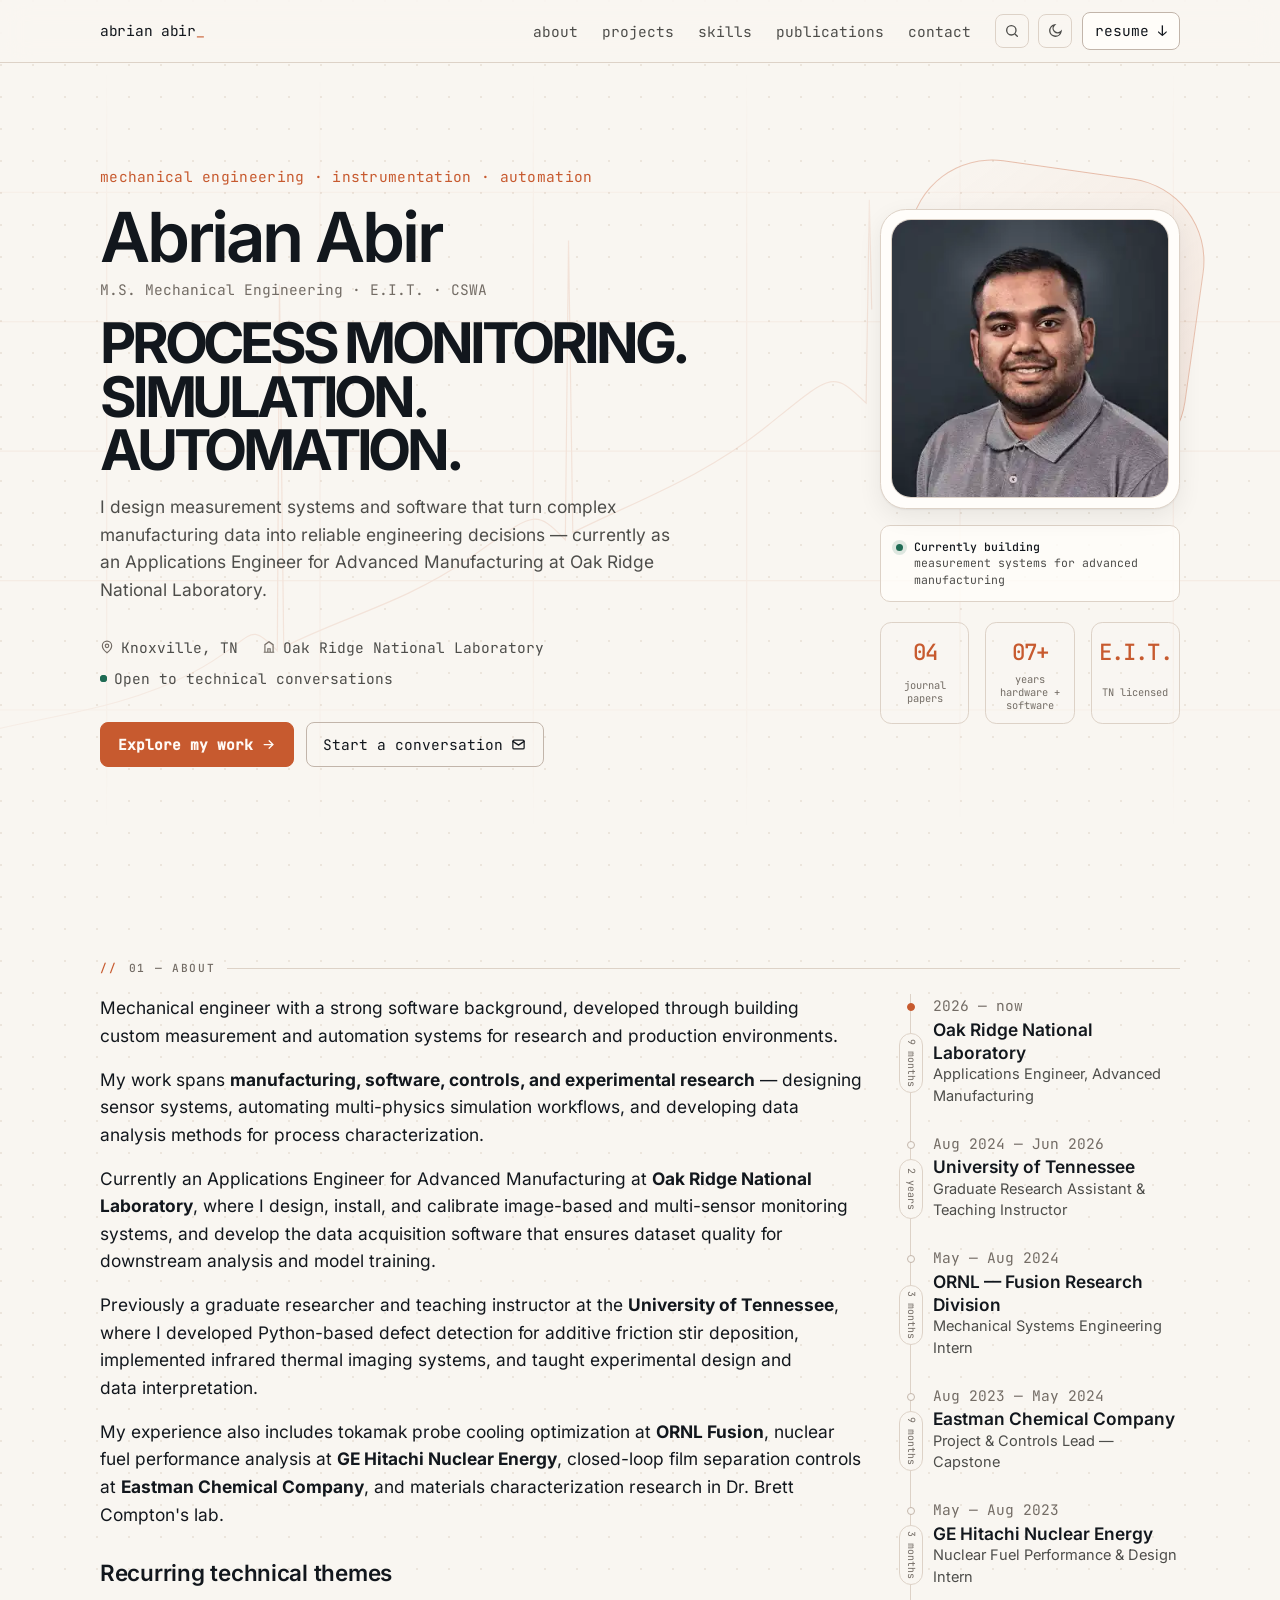
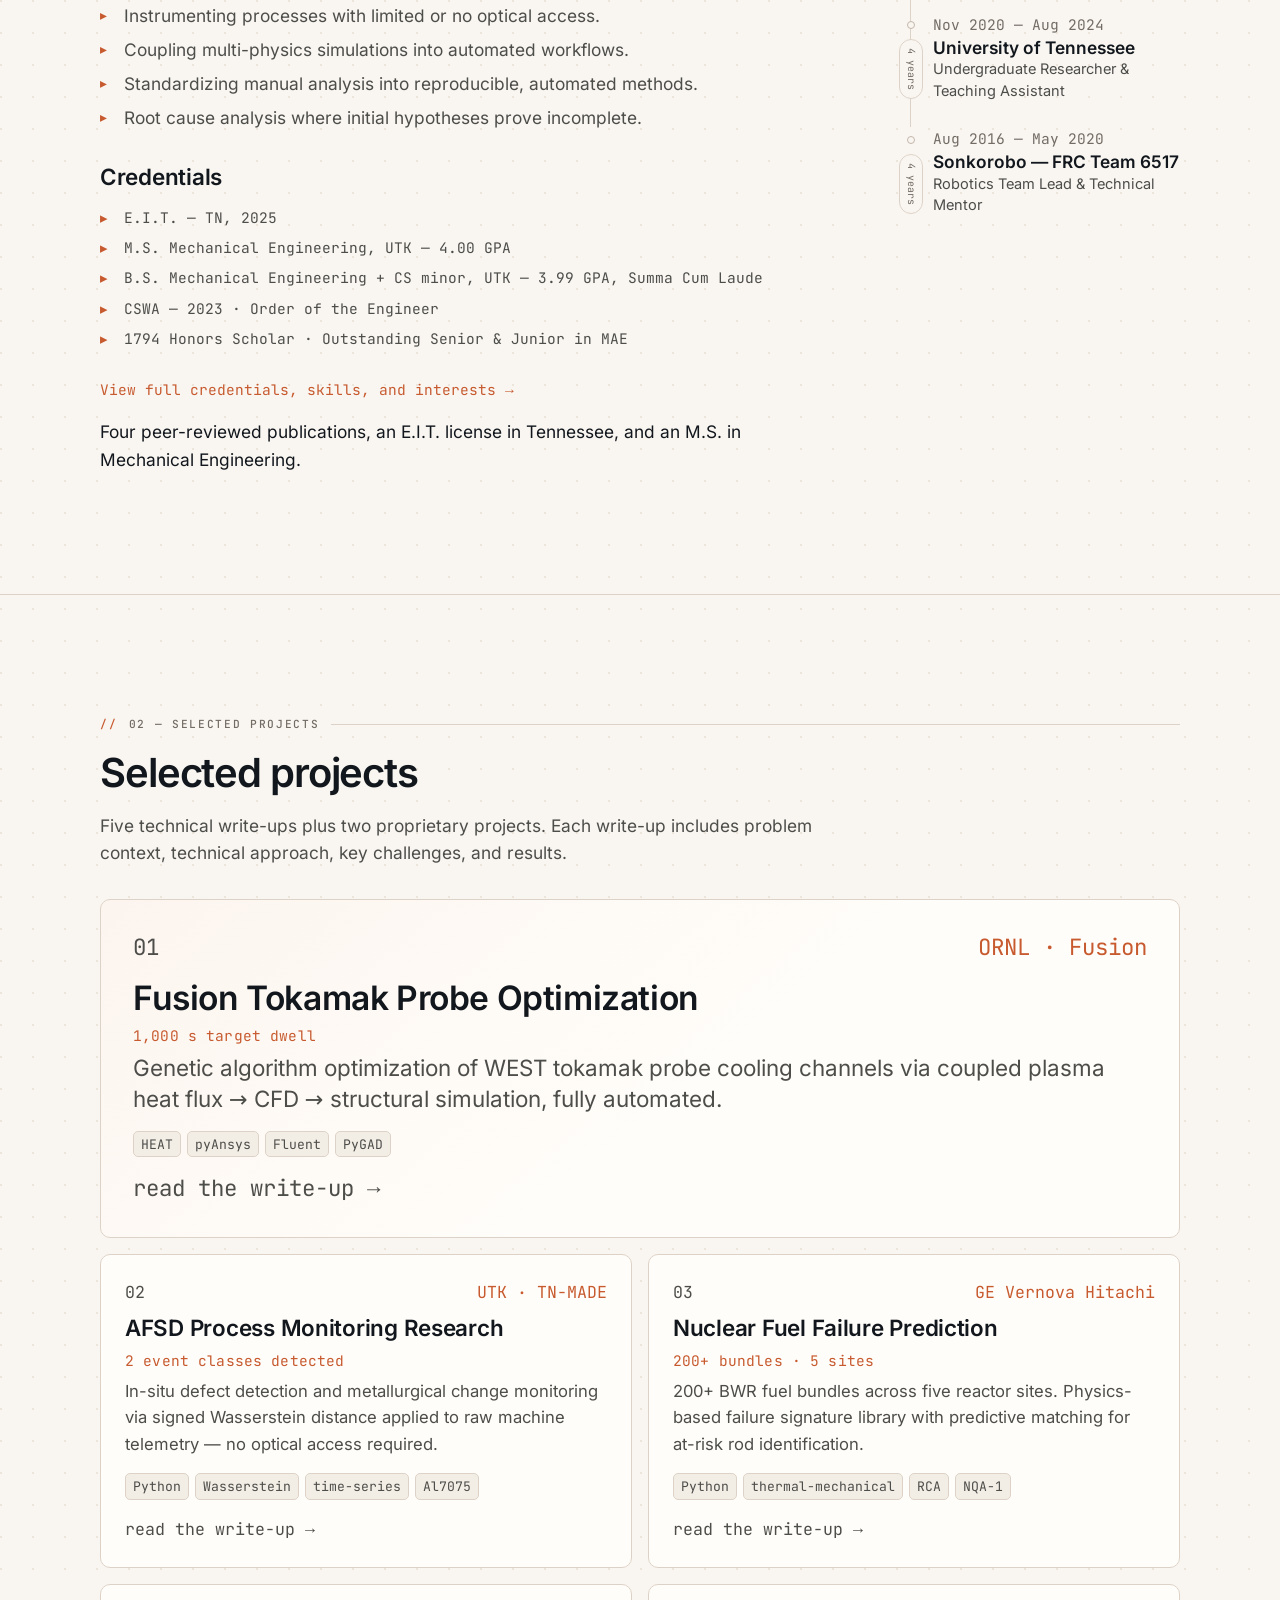
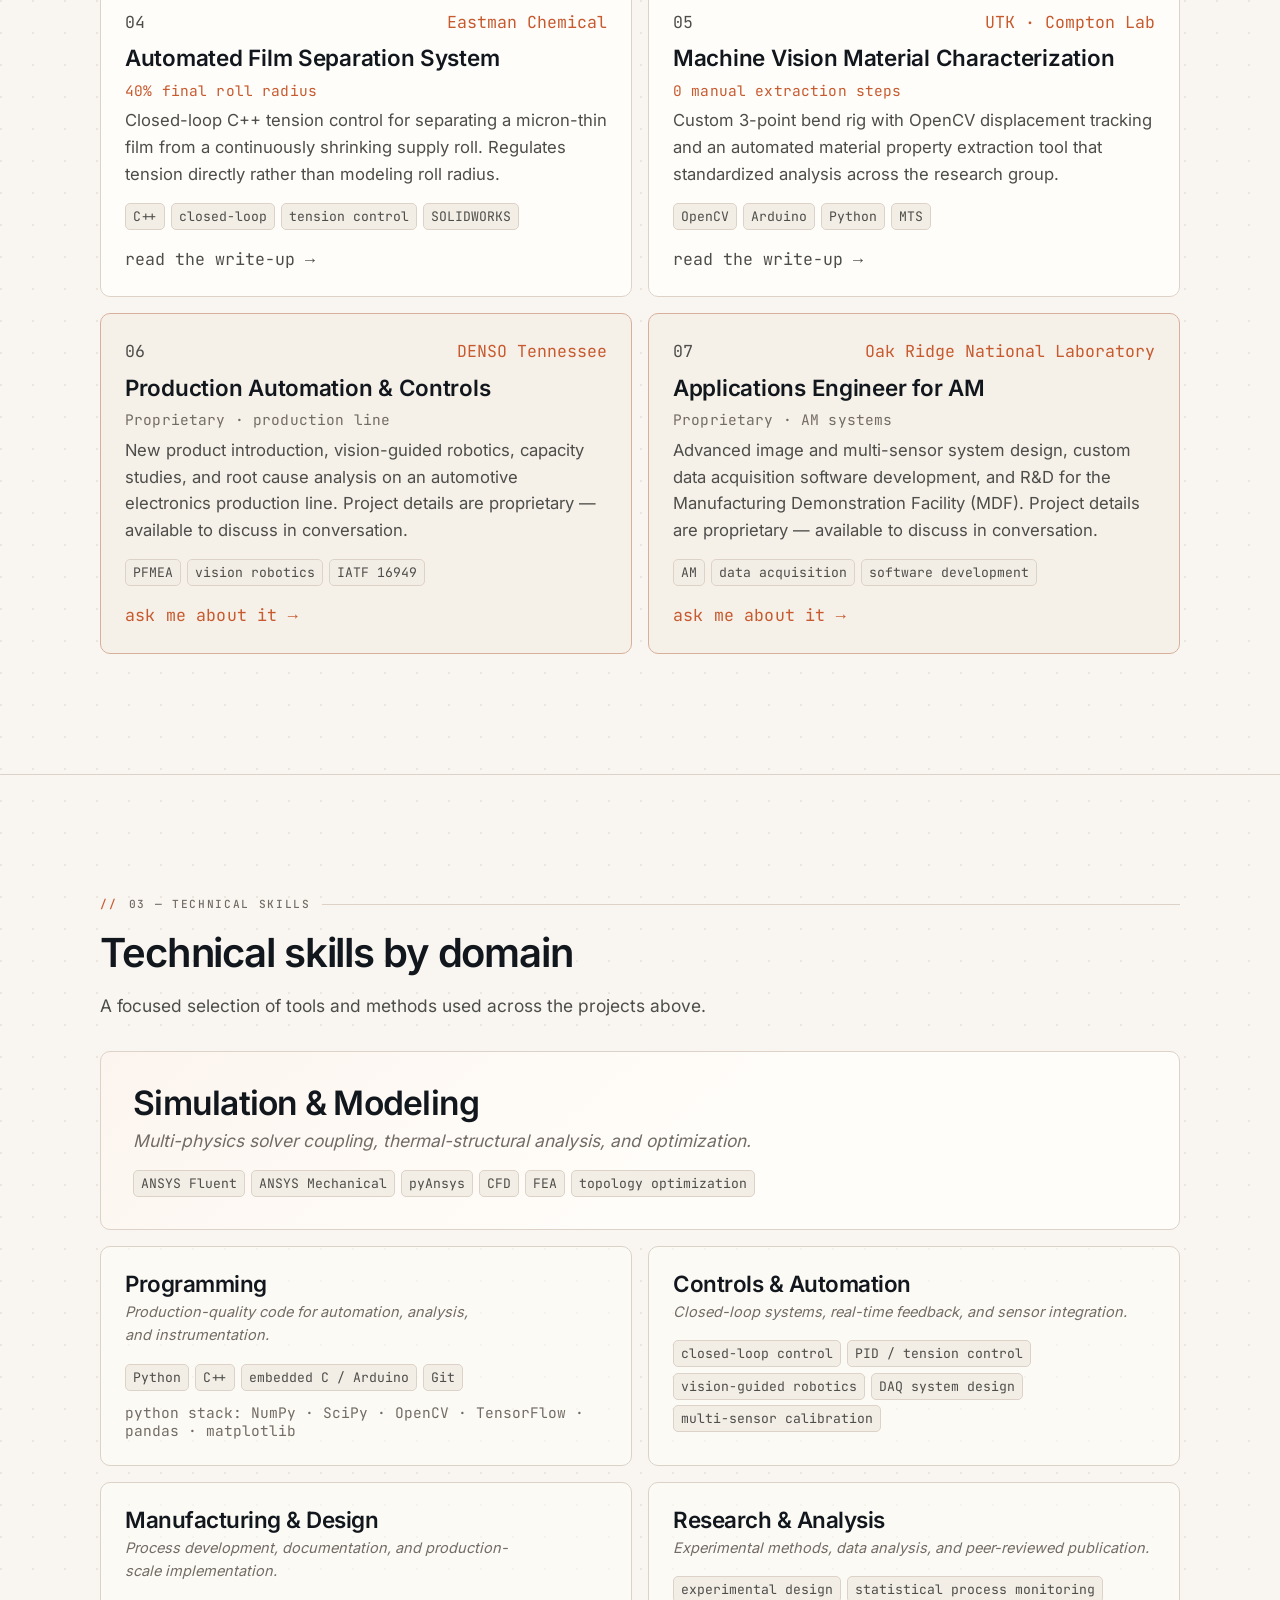
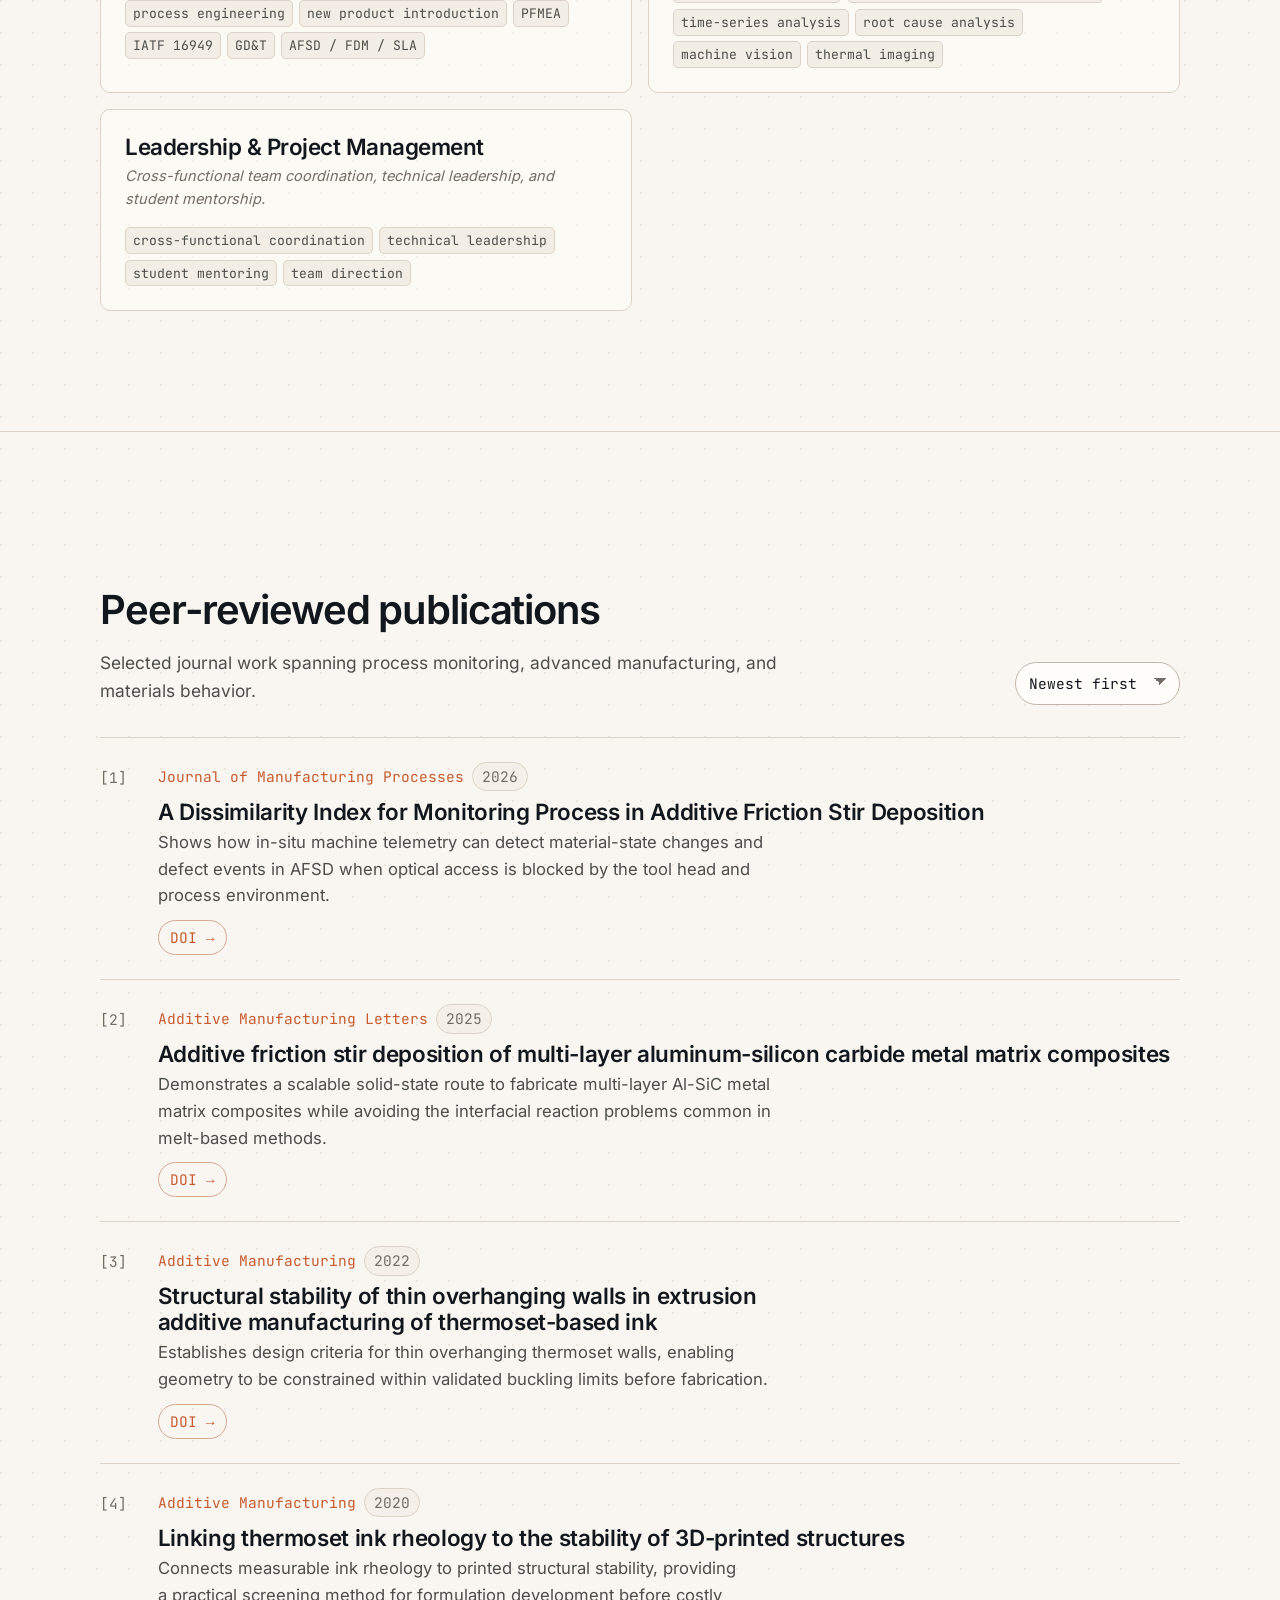
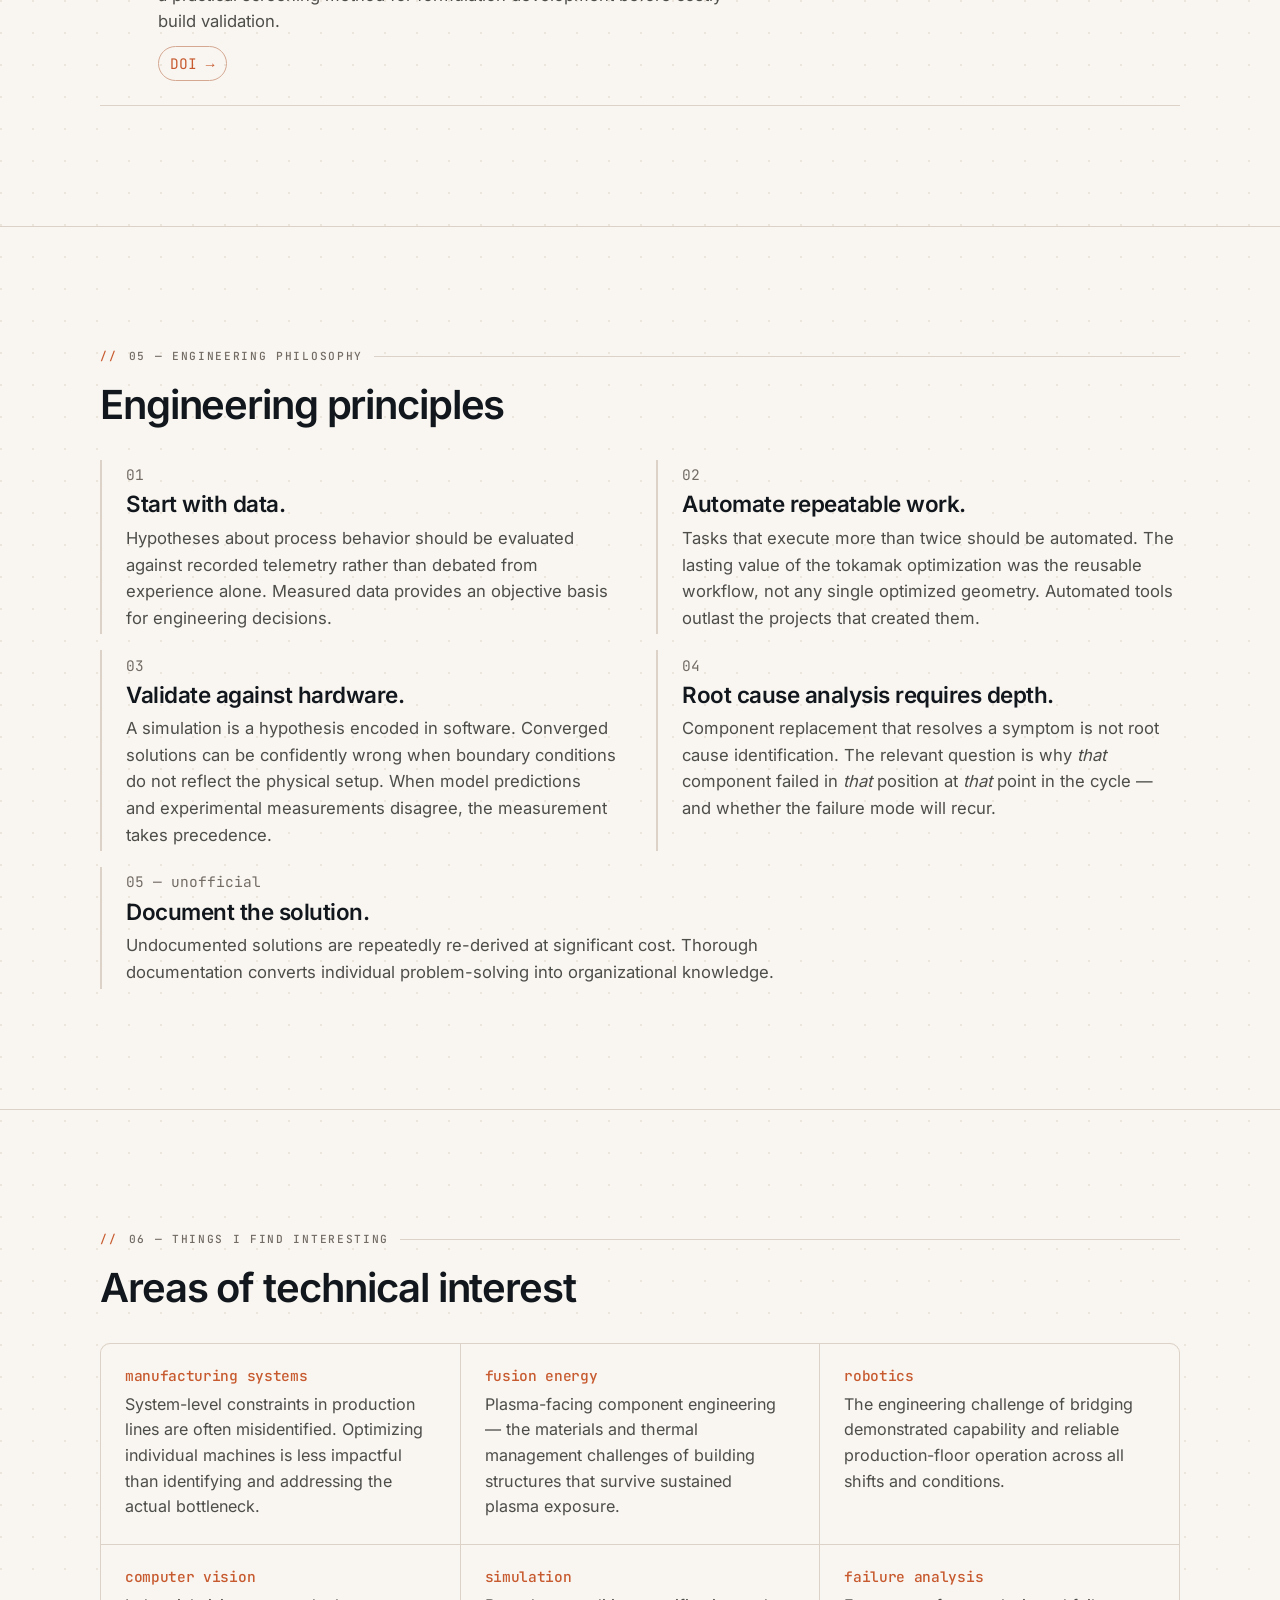
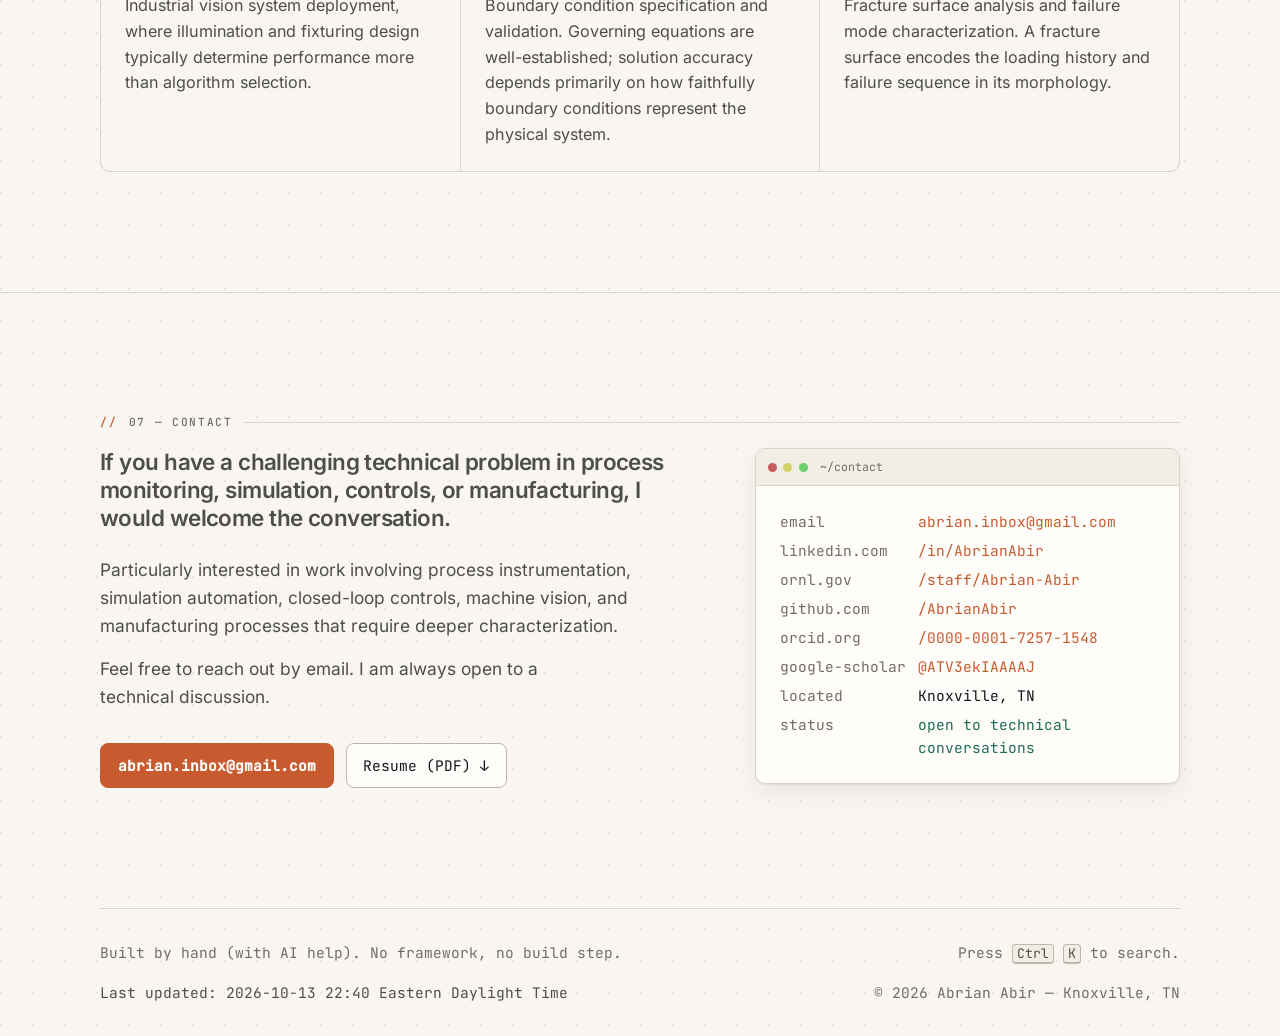
==== commit 6078778f: "Update project pages with new metadata and last updated timestamps" ====
--- a/index.html
+++ b/index.html
@@ -1,4 +1,4 @@
-<!DOCTYPE html><html lang="en" data-theme="dark"><head><meta charset="utf-8"><meta name="viewport" content="width=device-width, initial-scale=1"><title>Abrian Abir — Mechanical Engineer, Instrumentation & Automation</title><meta name="description" content="Abrian Abir — mechanical engineer and E.I.T. specializing in sensor systems, data acquisition, simulation automation, and advanced manufacturing at Oak Ridge National Laboratory."><meta name="author" content="Abrian Abir"><meta name="theme-color" content="#141a23"><link rel="canonical" href="https://abrianabir.github.io/"><meta property="og:type" content="website"><meta property="og:url" content="https://abrianabir.github.io/"><meta property="og:title" content="Abrian Abir — Mechanical Engineer, Instrumentation & Automation"><meta property="og:description" content="Abrian Abir — mechanical engineer and E.I.T. specializing in sensor systems, data acquisition, simulation automation, and advanced manufacturing at Oak Ridge National Laboratory."><meta property="og:image" content="https://abrianabir.github.io/assets/img/og/og-home.png"><meta property="og:image:width" content="1200"><meta property="og:image:height" content="630"><meta property="og:image:alt" content="Abrian Abir — mechanical engineering · instrumentation · automation"><meta name="twitter:card" content="summary_large_image"><meta name="google-site-verification" content="NKCbq-IOS7XesMwCIqltudBgdCa_yDA4b-StoMeJ4Jw"/><link rel="icon" type="image/png" sizes="48x48" href="assets/favicon-48.png"><link rel="preload" as="font" type="font/woff2" href="assets/fonts/inter-latin.woff2" crossorigin><link rel="preload" as="font" type="font/woff2" href="assets/fonts/jetbrains-mono-latin.woff2" crossorigin><link rel="stylesheet" href="assets/css/style.min.css?v=6bc6e8bd0e"><link rel="expect" href="#main" blocking="render"><script>
+<!DOCTYPE html><html lang="en" data-theme="dark"><head><meta charset="utf-8"><meta name="viewport" content="width=device-width, initial-scale=1"><title>Abrian Abir — Mechanical Engineer, Instrumentation & Automation</title><meta name="description" content="Abrian Abir — mechanical engineer and E.I.T. specializing in sensor systems, data acquisition, simulation automation, and advanced manufacturing at Oak Ridge National Laboratory."><meta name="author" content="Abrian Abir"><meta name="theme-color" content="#141a23"><link rel="canonical" href="https://abrianabir.github.io/"><meta property="og:type" content="website"><meta property="og:url" content="https://abrianabir.github.io/"><meta property="og:title" content="Abrian Abir — Mechanical Engineer, Instrumentation & Automation"><meta property="og:description" content="Abrian Abir — mechanical engineer and E.I.T. specializing in sensor systems, data acquisition, simulation automation, and advanced manufacturing at Oak Ridge National Laboratory."><meta property="og:image" content="https://abrianabir.github.io/assets/img/og/og-home.png"><meta property="og:image:width" content="1200"><meta property="og:image:height" content="630"><meta property="og:image:alt" content="Abrian Abir — mechanical engineering · instrumentation · automation"><meta name="twitter:card" content="summary_large_image"><meta name="google-site-verification" content="NKCbq-IOS7XesMwCIqltudBgdCa_yDA4b-StoMeJ4Jw"/><link rel="icon" type="image/png" sizes="48x48" href="assets/favicon-48.png"><link rel="preload" as="font" type="font/woff2" href="assets/fonts/inter-latin.woff2" crossorigin><link rel="preload" as="font" type="font/woff2" href="assets/fonts/jetbrains-mono-latin.woff2" crossorigin><link rel="stylesheet" href="assets/css/style.min.css?v=21ad0b4615"><link rel="expect" href="#main" blocking="render"><script>
   (() => { try {
     const s = localStorage.getItem('theme');
     document.documentElement.dataset.theme =
@@ -20,7 +20,7 @@
       "url": "https://abrianabir.github.io/",
       "name": "Abrian Abir \u2014 Mechanical Engineer, Instrumentation & Automation",
       "description": "Abrian Abir \u2014 mechanical engineer and E.I.T. specializing in sensor systems, data acquisition, simulation automation, and advanced manufacturing at Oak Ridge National Laboratory.",
-      "dateModified": "2026-10-12T23:36:08-04:00",
+      "dateModified": "2026-10-13T22:40:49-04:00",
       "mainEntity": {
         "@id": "https://abrianabir.github.io/#person"
       }
@@ -84,22 +84,19 @@
 fetchpriority="high" decoding="async"></picture></figure><div class="hero__signal"><span class="hero__signal-dot" aria-hidden="true"></span>
 <span><strong>Currently building</strong><br>measurement systems for advanced manufacturing</span></div><div class="hero__stats" aria-label="Profile highlights"><span><strong>04</strong><small>journal papers</small></span>
 <span><strong>07+</strong><small>years hardware + software</small></span>
-<span><strong>E.I.T.</strong><small>TN licensed</small></span></div></div></div></section><section id="about"><div class="wrap"><h2 class="sec-label reveal">01 — about</h2><div class="about-grid"><div class="reveal"><p>Mechanical engineer with a strong software background, developed through building custom measurement and automation systems for research and production environments.</p><p>My work spans <strong>manufacturing, software, controls, and experimental research</strong> — designing sensor systems, automating multi-physics simulation workflows, and developing data analysis methods for process characterization.</p><p>Currently an Applications Engineer for Advanced Manufacturing at <strong>Oak Ridge National Laboratory</strong>, where I design, install, and calibrate image-based and multi-sensor monitoring systems, and develop the data acquisition software that ensures dataset quality for downstream analysis and model training.</p><p>Previously a graduate researcher and teaching instructor at the <strong>University of Tennessee</strong>, where I developed Python-based defect detection for additive friction stir deposition, implemented infrared thermal imaging systems, and taught experimental design and data interpretation.</p><p>My experience also includes tokamak probe cooling optimization at <strong>ORNL Fusion</strong>, nuclear fuel performance analysis at <strong>GE Hitachi Nuclear Energy</strong>, closed-loop film separation controls at <strong>Eastman Chemical Company</strong>, and materials characterization research in Dr. Brett Compton's lab.</p><h3>Recurring technical themes</h3><ul class="tick-list"><li><span>Instrumenting processes with limited or no optical access.</span></li><li><span>Coupling multi-physics simulations into automated workflows.</span></li><li><span>Standardizing manual analysis into reproducible, automated methods.</span></li><li><span>Root cause analysis where initial hypotheses prove incomplete.</span></li></ul><div class="credentials"><h3>Credentials</h3><ul><li>E.I.T. — TN, 2025</li><li>M.S. Mechanical Engineering, UTK — 4.00 GPA</li><li>B.S. Mechanical Engineering + CS minor, UTK — 3.99 GPA, Summa Cum Laude</li><li>CSWA — 2023 · Order of the Engineer</li><li>1794 Honors Scholar · Outstanding Senior & Junior in MAE</li></ul></div><p class="about-more"><a href="details.html">View full credentials, skills, and interests →</a></p><p class="about-closer">Four peer-reviewed publications, an E.I.T. license in Tennessee, and an M.S. in Mechanical Engineering.</p></div><aside class="reveal" aria-label="Career timeline"><ol class="timeline"><li data-now><span class="yr">2026 — now</span>
-<span class="org">Oak Ridge National Laboratory</span>
-<span class="role">Applications Engineer, Advanced Manufacturing</span></li><li><span class="yr">Aug 2024 — Jun 2026</span>
-<span class="org">University of Tennessee</span>
-<span class="role">Graduate Research Assistant & Teaching Instructor</span></li><li><span class="yr">May — Aug 2024</span>
-<span class="org">ORNL — Fusion Research Division</span>
-<span class="role">Mechanical Systems Engineering Intern</span></li><li><span class="yr">Aug 2023 — May 2024</span>
-<span class="org">Eastman Chemical Company</span>
-<span class="role">Project & Controls Lead — Capstone</span></li><li><span class="yr">May — Aug 2023</span>
-<span class="org">GE Hitachi Nuclear Energy</span>
-<span class="role">Nuclear Fuel Performance & Design Intern</span></li><li><span class="yr">Nov 2020 — Aug 2024</span>
-<span class="org">University of Tennessee</span>
-<span class="role">Undergraduate Researcher & Teaching Assistant</span></li><li><span class="yr">Aug 2016 — May 2020</span>
-<span class="org">Sonkorobo — FRC Team 6517</span>
-<span class="role">Robotics Team Lead & Technical Mentor</span></li></ol></aside></div></div></section><section id="projects"><div class="wrap"><h2 class="sec-label reveal">02 — selected projects</h2><div class="sec-head reveal"><h3>Selected projects</h3><p>Five technical write-ups plus two proprietary projects. Each write-up includes problem context, technical approach, key challenges, and results.</p></div><div class="cards"><article class="card reveal" data-slug="tokamak-probe"><p class="card__idx"><span>01</span><span class="org">ORNL · Fusion</span></p><h3><a href="projects/tokamak-probe.html">Fusion Tokamak Probe Optimization</a></h3><p class="card__metric">1,000 s target dwell</p><p>Genetic algorithm optimization of WEST tokamak probe cooling channels via coupled plasma heat flux → CFD → structural simulation, fully automated.</p><div class="card__tags"><span class="tag">HEAT</span><span class="tag">pyAnsys</span><span class="tag">Fluent</span><span class="tag">PyGAD</span></div><p class="card__more">read the write-up <span class="arw">→</span></p></article><article class="card reveal" data-slug="afsd-monitoring"><p class="card__idx"><span>02</span><span class="org">UTK · TN-MADE</span></p><h3><a href="projects/afsd-monitoring.html">AFSD Process Monitoring Research</a></h3><p class="card__metric">2 event classes detected</p><p>In-situ defect detection and metallurgical change monitoring via signed Wasserstein distance applied to raw machine telemetry — no optical access required.</p><div class="card__tags"><span class="tag">Python</span><span class="tag">Wasserstein</span><span class="tag">time-series</span><span class="tag">Al7075</span></div><p class="card__more">read the write-up <span class="arw">→</span></p></article><article class="card reveal" data-slug="fuel-failure"><p class="card__idx"><span>03</span><span class="org">GE Vernova Hitachi</span></p><h3><a href="projects/fuel-failure.html">Nuclear Fuel Failure Prediction</a></h3><p class="card__metric">200+ bundles · 5 sites</p><p>200+ BWR fuel bundles across five reactor sites. Physics-based failure signature library with predictive matching for at-risk rod identification.</p><div class="card__tags"><span class="tag">Python</span><span class="tag">thermal-mechanical</span><span class="tag">RCA</span><span class="tag">NQA-1</span></div><p class="card__more">read the write-up <span class="arw">→</span></p></article><article class="card reveal" data-slug="film-separator"><p class="card__idx"><span>04</span><span class="org">Eastman Chemical</span></p><h3><a href="projects/film-separator.html">Automated Film Separation System</a></h3><p class="card__metric">40% final roll radius</p><p>Closed-loop C++ tension control for separating a micron-thin film from a continuously shrinking supply roll. Regulates tension directly rather than modeling roll radius.</p><div class="card__tags"><span class="tag">C++</span><span class="tag">closed-loop</span><span class="tag">tension control</span><span class="tag">SOLIDWORKS</span></div><p class="card__more">read the write-up <span class="arw">→</span></p></article><article class="card reveal" data-slug="machine-vision"><p class="card__idx"><span>05</span><span class="org">UTK · Compton Lab</span></p><h3><a href="projects/machine-vision.html">Machine Vision Material Characterization</a></h3><p class="card__metric">0 manual extraction steps</p><p>Custom 3-point bend rig with OpenCV displacement tracking and an automated material property extraction tool that standardized analysis across the research group.</p><div class="card__tags"><span class="tag">OpenCV</span><span class="tag">Arduino</span><span class="tag">Python</span><span class="tag">MTS</span></div><p class="card__more">read the write-up <span class="arw">→</span></p></article><article class="card card--private reveal"><p class="card__idx"><span>06</span><span class="org">DENSO Tennessee</span></p><h3>Production Automation & Controls</h3><p class="card__metric">Proprietary · production line</p><p>New product introduction, vision-guided robotics, capacity studies, and root cause analysis on an automotive electronics production line. Project details are proprietary — available to discuss in conversation.</p><div class="card__tags"><span class="tag">PFMEA</span><span class="tag">vision robotics</span><span class="tag">IATF 16949</span></div><p class="card__more"><a href="#contact">ask me about it <span class="arw">→</span></a></p></article><article class="card card--private reveal"><p class="card__idx"><span>07</span><span class="org">Oak Ridge National Laboratory</span></p><h3>Applications Engineer for AM</h3><p class="card__metric">Proprietary · AM systems</p><p>Advanced image and multi-sensor system design, custom data acquisition software development, and R&D for the Manufacturing Demonstration Facility (MDF). Project details are proprietary — available to discuss in conversation.</p><div class="card__tags"><span class="tag">AM</span><span class="tag">data acquisition</span><span class="tag">software development</span></div><p class="card__more"><a href="#contact">ask me about it <span class="arw">→</span></a></p></article></div></div></section><section id="skills"><div class="wrap"><h2 class="sec-label reveal">03 — technical skills</h2><div class="sec-head reveal"><h3>Technical skills by domain</h3><p>A focused selection of tools and methods used across the projects above.</p></div><div class="skills"><div class="skillgroup reveal"><h4>Simulation & Modeling</h4><p>Multi-physics solver coupling, thermal-structural analysis, and optimization.</p><ul><li class="tag">ANSYS Fluent</li><li class="tag">ANSYS Mechanical</li><li class="tag">pyAnsys</li><li class="tag">CFD</li><li class="tag">FEA</li><li class="tag">topology optimization</li></ul></div><div class="skillgroup reveal"><h4>Programming</h4><p>Production-quality code for automation, analysis, and instrumentation.</p><ul><li class="tag">Python</li><li class="tag">C++</li><li class="tag">embedded C / Arduino</li><li class="tag">Git</li><li class="sub">python stack: NumPy · SciPy · OpenCV · TensorFlow · pandas · matplotlib</li></ul></div><div class="skillgroup reveal"><h4>Controls & Automation</h4><p>Closed-loop systems, real-time feedback, and sensor integration.</p><ul><li class="tag">closed-loop control</li><li class="tag">PID / tension control</li><li class="tag">vision-guided robotics</li><li class="tag">DAQ system design</li><li class="tag">multi-sensor calibration</li></ul></div><div class="skillgroup reveal"><h4>Manufacturing & Design</h4><p>Process development, documentation, and production-scale implementation.</p><ul><li class="tag">process engineering</li><li class="tag">new product introduction</li><li class="tag">PFMEA</li><li class="tag">IATF 16949</li><li class="tag">GD&T</li><li class="tag">AFSD / FDM / SLA</li></ul></div><div class="skillgroup reveal"><h4>Research & Analysis</h4><p>Experimental methods, data analysis, and peer-reviewed publication.</p><ul><li class="tag">experimental design</li><li class="tag">statistical process monitoring</li><li class="tag">time-series analysis</li><li class="tag">root cause analysis</li><li class="tag">machine vision</li><li class="tag">thermal imaging</li></ul></div><div class="skillgroup reveal"><h4>Leadership & Project Management</h4><p>Cross-functional team coordination, technical leadership, and student mentorship.</p><ul><li class="tag">cross-functional coordination</li><li class="tag">technical leadership</li><li class="tag">student mentoring</li><li class="tag">team direction</li></ul></div></div></div></section><section id="publications"><div class="wrap"><h2 class="sec-label reveal">04 — publications</h2><div class="sec-head reveal"><h3>Peer-reviewed publications</h3><p>Title, journal, and a brief summary of significance. Full abstracts available via DOI links.</p></div><ol class="pubs reveal"><li><div><h4>A Dissimilarity Index for Monitoring Process in Additive Friction Stir Deposition</h4><p class="journal">Journal of Manufacturing Processes</p><p class="why">Demonstrates in-situ defect and material property change detection from machine telemetry in a process where the tool head occludes optical observation.</p><p class="why"><a href="https://doi.org/10.1016/j.jmapro.2026.04.076" target="_blank" rel="noopener" aria-label="DOI for A Dissimilarity Index for Monitoring Process in Additive Friction Stir Deposition">DOI →</a></p></div></li><li><div><h4>Additive friction stir deposition of multi-layer aluminum-silicon carbide metal matrix composites</h4><p class="journal">Additive Manufacturing Letters</p><p class="why">Demonstrates multi-layer Al-SiC metal matrix composites fabricated via solid-state processing, avoiding interfacial reaction issues associated with melt-based methods.</p><p class="why"><a href="https://doi.org/10.1016/j.addlet.2025.100330" target="_blank" rel="noopener" aria-label="DOI for Additive friction stir deposition of multi-layer aluminum-silicon carbide metal matrix composites">DOI →</a></p></div></li><li><div><h4>Structural stability of thin overhanging walls in extrusion additive manufacturing of thermoset-based ink</h4><p class="journal">Additive Manufacturing</p><p class="why">Establishes stability criteria for thin overhanging thermoset walls, enabling geometry design within validated buckling limits prior to fabrication.</p><p class="why"><a href="https://doi.org/10.1016/j.addma.2022.102677" target="_blank" rel="noopener" aria-label="DOI for Structural stability of thin overhanging walls in extrusion additive manufacturing of thermoset-based ink">DOI →</a></p></div></li><li><div><h4>Linking thermoset ink rheology to the stability of 3D-printed structures</h4><p class="journal">Additive Manufacturing</p><p class="why">Establishes a direct relationship between measurable ink rheological properties and printed structural stability, enabling formulation screening prior to fabrication.</p><p class="why"><a href="https://doi.org/10.1016/j.addma.2020.101621" target="_blank" rel="noopener" aria-label="DOI for Linking thermoset ink rheology to the stability of 3D-printed structures">DOI →</a></p></div></li></ol></div></section><section id="philosophy"><div class="wrap"><h2 class="sec-label reveal">05 — engineering philosophy</h2><div class="sec-head reveal"><h3>Engineering principles</h3></div><div class="philo"><article class="reveal"><span class="n">01</span><h4>Start with data.</h4><p>Hypotheses about process behavior should be evaluated against recorded telemetry rather than debated from experience alone. Measured data provides an objective basis for engineering decisions.</p></article><article class="reveal"><span class="n">02</span><h4>Automate repeatable work.</h4><p>Tasks that execute more than twice should be automated. The lasting value of the tokamak optimization was the reusable workflow, not any single optimized geometry. Automated tools outlast the projects that created them.</p></article><article class="reveal"><span class="n">03</span><h4>Validate against hardware.</h4><p>A simulation is a hypothesis encoded in software. Converged solutions can be confidently wrong when boundary conditions do not reflect the physical setup. When model predictions and experimental measurements disagree, the measurement takes precedence.</p></article><article class="reveal"><span class="n">04</span><h4>Root cause analysis requires depth.</h4><p>Component replacement that resolves a symptom is not root cause identification. The relevant question is why <em>that</em> component failed in <em>that</em> position at <em>that</em> point in the cycle — and whether the failure mode will recur.</p></article><article class="reveal" style="grid-column:1/-1"><span class="n">05 — unofficial</span><h4>Document the solution.</h4><p>Undocumented solutions are repeatedly re-derived at significant cost. Thorough documentation converts individual problem-solving into organizational knowledge.</p></article></div></div></section><section id="interests"><div class="wrap"><h2 class="sec-label reveal">06 — things i find interesting</h2><div class="sec-head reveal"><h3>Areas of technical interest</h3></div><div class="interests reveal"><div><h4>manufacturing systems</h4><p>System-level constraints in production lines are often misidentified. Optimizing individual machines is less impactful than identifying and addressing the actual bottleneck.</p></div><div><h4>fusion energy</h4><p>Plasma-facing component engineering — the materials and thermal management challenges of building structures that survive sustained plasma exposure.</p></div><div><h4>robotics</h4><p>The engineering challenge of bridging demonstrated capability and reliable production-floor operation across all shifts and conditions.</p></div><div><h4>computer vision</h4><p>Industrial vision system deployment, where illumination and fixturing design typically determine performance more than algorithm selection.</p></div><div><h4>simulation</h4><p>Boundary condition specification and validation. Governing equations are well-established; solution accuracy depends primarily on how faithfully boundary conditions represent the physical system.</p></div><div><h4>failure analysis</h4><p>Fracture surface analysis and failure mode characterization. A fracture surface encodes the loading history and failure sequence in its morphology.</p></div></div></div></section><section id="contact"><div class="wrap"><h2 class="sec-label reveal">07 — contact</h2><div class="contact-grid"><div class="reveal"><p class="contact-lead">If you have a challenging technical problem in process monitoring, simulation, controls, or manufacturing, I would welcome the conversation.</p><p>Particularly interested in work involving process instrumentation, simulation automation, closed-loop controls, machine vision, and manufacturing processes that require deeper characterization.</p><p>Feel free to reach out by email. I am always open to a technical discussion.</p><div class="hero__cta" style="margin-top:2rem"><a class="btn btn--primary" href="mailto:abrian.inbox@gmail.com">abrian.inbox@gmail.com</a>
+<span><strong>E.I.T.</strong><small>TN licensed</small></span></div></div></div></section><section id="about"><div class="wrap"><h2 class="sec-label reveal">01 — about</h2><div class="about-grid"><div class="reveal"><p>Mechanical engineer with a strong software background, developed through building custom measurement and automation systems for research and production environments.</p><p>My work spans <strong>manufacturing, software, controls, and experimental research</strong> — designing sensor systems, automating multi-physics simulation workflows, and developing data analysis methods for process characterization.</p><p>Currently an Applications Engineer for Advanced Manufacturing at <strong>Oak Ridge National Laboratory</strong>, where I design, install, and calibrate image-based and multi-sensor monitoring systems, and develop the data acquisition software that ensures dataset quality for downstream analysis and model training.</p><p>Previously a graduate researcher and teaching instructor at the <strong>University of Tennessee</strong>, where I developed Python-based defect detection for additive friction stir deposition, implemented infrared thermal imaging systems, and taught experimental design and data interpretation.</p><p>My experience also includes tokamak probe cooling optimization at <strong>ORNL Fusion</strong>, nuclear fuel performance analysis at <strong>GE Hitachi Nuclear Energy</strong>, closed-loop film separation controls at <strong>Eastman Chemical Company</strong>, and materials characterization research in Dr. Brett Compton's lab.</p><h3>Recurring technical themes</h3><ul class="tick-list"><li><span>Instrumenting processes with limited or no optical access.</span></li><li><span>Coupling multi-physics simulations into automated workflows.</span></li><li><span>Standardizing manual analysis into reproducible, automated methods.</span></li><li><span>Root cause analysis where initial hypotheses prove incomplete.</span></li></ul><div class="credentials"><h3>Credentials</h3><ul><li>E.I.T. — TN, 2025</li><li>M.S. Mechanical Engineering, UTK — 4.00 GPA</li><li>B.S. Mechanical Engineering + CS minor, UTK — 3.99 GPA, Summa Cum Laude</li><li>CSWA — 2023 · Order of the Engineer</li><li>1794 Honors Scholar · Outstanding Senior & Junior in MAE</li></ul></div><p class="about-more"><a href="details.html">View full credentials, skills, and interests →</a></p><p class="about-closer">Four peer-reviewed publications, an E.I.T. license in Tennessee, and an M.S. in Mechanical Engineering.</p></div><aside class="reveal" aria-label="Career timeline"><ol class="timeline"><li data-now><span class="yr">2026 — now</span><div class="timeline__item"><span class="duration" aria-label="9 months worked">9 months</span><div class="timeline__copy"><span class="org">Oak Ridge National Laboratory</span>
+<span class="role">Applications Engineer, Advanced Manufacturing</span></div></div></li><li><span class="yr">Aug 2024 — Jun 2026</span><div class="timeline__item"><span class="duration" aria-label="2 years worked">2 years</span><div class="timeline__copy"><span class="org">University of Tennessee</span>
+<span class="role">Graduate Research Assistant & Teaching Instructor</span></div></div></li><li><span class="yr">May — Aug 2024</span><div class="timeline__item"><span class="duration" aria-label="3 months worked">3 months</span><div class="timeline__copy"><span class="org">ORNL — Fusion Research Division</span>
+<span class="role">Mechanical Systems Engineering Intern</span></div></div></li><li><span class="yr">Aug 2023 — May 2024</span><div class="timeline__item"><span class="duration" aria-label="9 months worked">9 months</span><div class="timeline__copy"><span class="org">Eastman Chemical Company</span>
+<span class="role">Project & Controls Lead — Capstone</span></div></div></li><li><span class="yr">May — Aug 2023</span><div class="timeline__item"><span class="duration" aria-label="3 months worked">3 months</span><div class="timeline__copy"><span class="org">GE Hitachi Nuclear Energy</span>
+<span class="role">Nuclear Fuel Performance & Design Intern</span></div></div></li><li><span class="yr">Nov 2020 — Aug 2024</span><div class="timeline__item"><span class="duration" aria-label="4 years worked">4 years</span><div class="timeline__copy"><span class="org">University of Tennessee</span>
+<span class="role">Undergraduate Researcher & Teaching Assistant</span></div></div></li><li><span class="yr">Aug 2016 — May 2020</span><div class="timeline__item"><span class="duration" aria-label="4 years worked">4 years</span><div class="timeline__copy"><span class="org">Sonkorobo — FRC Team 6517</span>
+<span class="role">Robotics Team Lead & Technical Mentor</span></div></div></li></ol></aside></div></div></section><section id="projects"><div class="wrap"><h2 class="sec-label reveal">02 — selected projects</h2><div class="sec-head reveal"><h3>Selected projects</h3><p>Five technical write-ups plus two proprietary projects. Each write-up includes problem context, technical approach, key challenges, and results.</p></div><div class="cards"><article class="card reveal" data-slug="tokamak-probe"><p class="card__idx"><span>01</span><span class="org">ORNL · Fusion</span></p><h3><a href="projects/tokamak-probe.html">Fusion Tokamak Probe Optimization</a></h3><p class="card__metric">1,000 s target dwell</p><p>Genetic algorithm optimization of WEST tokamak probe cooling channels via coupled plasma heat flux → CFD → structural simulation, fully automated.</p><div class="card__tags"><span class="tag">HEAT</span><span class="tag">pyAnsys</span><span class="tag">Fluent</span><span class="tag">PyGAD</span></div><p class="card__more">read the write-up <span class="arw">→</span></p></article><article class="card reveal" data-slug="afsd-monitoring"><p class="card__idx"><span>02</span><span class="org">UTK · TN-MADE</span></p><h3><a href="projects/afsd-monitoring.html">AFSD Process Monitoring Research</a></h3><p class="card__metric">2 event classes detected</p><p>In-situ defect detection and metallurgical change monitoring via signed Wasserstein distance applied to raw machine telemetry — no optical access required.</p><div class="card__tags"><span class="tag">Python</span><span class="tag">Wasserstein</span><span class="tag">time-series</span><span class="tag">Al7075</span></div><p class="card__more">read the write-up <span class="arw">→</span></p></article><article class="card reveal" data-slug="fuel-failure"><p class="card__idx"><span>03</span><span class="org">GE Vernova Hitachi</span></p><h3><a href="projects/fuel-failure.html">Nuclear Fuel Failure Prediction</a></h3><p class="card__metric">200+ bundles · 5 sites</p><p>200+ BWR fuel bundles across five reactor sites. Physics-based failure signature library with predictive matching for at-risk rod identification.</p><div class="card__tags"><span class="tag">Python</span><span class="tag">thermal-mechanical</span><span class="tag">RCA</span><span class="tag">NQA-1</span></div><p class="card__more">read the write-up <span class="arw">→</span></p></article><article class="card reveal" data-slug="film-separator"><p class="card__idx"><span>04</span><span class="org">Eastman Chemical</span></p><h3><a href="projects/film-separator.html">Automated Film Separation System</a></h3><p class="card__metric">40% final roll radius</p><p>Closed-loop C++ tension control for separating a micron-thin film from a continuously shrinking supply roll. Regulates tension directly rather than modeling roll radius.</p><div class="card__tags"><span class="tag">C++</span><span class="tag">closed-loop</span><span class="tag">tension control</span><span class="tag">SOLIDWORKS</span></div><p class="card__more">read the write-up <span class="arw">→</span></p></article><article class="card reveal" data-slug="machine-vision"><p class="card__idx"><span>05</span><span class="org">UTK · Compton Lab</span></p><h3><a href="projects/machine-vision.html">Machine Vision Material Characterization</a></h3><p class="card__metric">0 manual extraction steps</p><p>Custom 3-point bend rig with OpenCV displacement tracking and an automated material property extraction tool that standardized analysis across the research group.</p><div class="card__tags"><span class="tag">OpenCV</span><span class="tag">Arduino</span><span class="tag">Python</span><span class="tag">MTS</span></div><p class="card__more">read the write-up <span class="arw">→</span></p></article><article class="card card--private reveal"><p class="card__idx"><span>06</span><span class="org">DENSO Tennessee</span></p><h3>Production Automation & Controls</h3><p class="card__metric">Proprietary · production line</p><p>New product introduction, vision-guided robotics, capacity studies, and root cause analysis on an automotive electronics production line. Project details are proprietary — available to discuss in conversation.</p><div class="card__tags"><span class="tag">PFMEA</span><span class="tag">vision robotics</span><span class="tag">IATF 16949</span></div><p class="card__more"><a href="#contact">ask me about it <span class="arw">→</span></a></p></article><article class="card card--private reveal"><p class="card__idx"><span>07</span><span class="org">Oak Ridge National Laboratory</span></p><h3>Applications Engineer for AM</h3><p class="card__metric">Proprietary · AM systems</p><p>Advanced image and multi-sensor system design, custom data acquisition software development, and R&D for the Manufacturing Demonstration Facility (MDF). Project details are proprietary — available to discuss in conversation.</p><div class="card__tags"><span class="tag">AM</span><span class="tag">data acquisition</span><span class="tag">software development</span></div><p class="card__more"><a href="#contact">ask me about it <span class="arw">→</span></a></p></article></div></div></section><section id="skills"><div class="wrap"><h2 class="sec-label reveal">03 — technical skills</h2><div class="sec-head reveal"><h3>Technical skills by domain</h3><p>A focused selection of tools and methods used across the projects above.</p></div><div class="skills"><div class="skillgroup reveal"><h4>Simulation & Modeling</h4><p>Multi-physics solver coupling, thermal-structural analysis, and optimization.</p><ul><li class="tag">ANSYS Fluent</li><li class="tag">ANSYS Mechanical</li><li class="tag">pyAnsys</li><li class="tag">CFD</li><li class="tag">FEA</li><li class="tag">topology optimization</li></ul></div><div class="skillgroup reveal"><h4>Programming</h4><p>Production-quality code for automation, analysis, and instrumentation.</p><ul><li class="tag">Python</li><li class="tag">C++</li><li class="tag">embedded C / Arduino</li><li class="tag">Git</li><li class="sub">python stack: NumPy · SciPy · OpenCV · TensorFlow · pandas · matplotlib</li></ul></div><div class="skillgroup reveal"><h4>Controls & Automation</h4><p>Closed-loop systems, real-time feedback, and sensor integration.</p><ul><li class="tag">closed-loop control</li><li class="tag">PID / tension control</li><li class="tag">vision-guided robotics</li><li class="tag">DAQ system design</li><li class="tag">multi-sensor calibration</li></ul></div><div class="skillgroup reveal"><h4>Manufacturing & Design</h4><p>Process development, documentation, and production-scale implementation.</p><ul><li class="tag">process engineering</li><li class="tag">new product introduction</li><li class="tag">PFMEA</li><li class="tag">IATF 16949</li><li class="tag">GD&T</li><li class="tag">AFSD / FDM / SLA</li></ul></div><div class="skillgroup reveal"><h4>Research & Analysis</h4><p>Experimental methods, data analysis, and peer-reviewed publication.</p><ul><li class="tag">experimental design</li><li class="tag">statistical process monitoring</li><li class="tag">time-series analysis</li><li class="tag">root cause analysis</li><li class="tag">machine vision</li><li class="tag">thermal imaging</li></ul></div><div class="skillgroup reveal"><h4>Leadership & Project Management</h4><p>Cross-functional team coordination, technical leadership, and student mentorship.</p><ul><li class="tag">cross-functional coordination</li><li class="tag">technical leadership</li><li class="tag">student mentoring</li><li class="tag">team direction</li></ul></div></div></div></section><section id="publications"><div class="wrap"><h2 class="sec-label reveal">04 — publications</h2><div class="sec-head reveal"><div class="sec-head__row"><div><h3>Peer-reviewed publications</h3><p>Selected journal work spanning process monitoring, advanced manufacturing, and materials behavior.</p></div><div class="pub-sort"><label class="sr-only" for="pub-sort">Sort publications</label><select id="pub-sort" class="pub-sort__control" aria-label="Sort publications"><option value="newest">Newest first</option><option value="oldest">Oldest first</option><option value="title">Title A–Z</option></select></div></div></div><ol class="pubs reveal" data-sort="newest"><li data-year="2026" data-title="A Dissimilarity Index for Monitoring Process in Additive Friction Stir Deposition"><div><div class="pub__meta"><span class="journal">Journal of Manufacturing Processes</span>
+<span class="year">2026</span></div><h4>A Dissimilarity Index for Monitoring Process in Additive Friction Stir Deposition</h4><p class="why">Shows how in-situ machine telemetry can detect material-state changes and defect events in AFSD when optical access is blocked by the tool head and process environment.</p><p class="pub__link"><a href="https://doi.org/10.1016/j.jmapro.2026.04.076" target="_blank" rel="noopener" aria-label="DOI for A Dissimilarity Index for Monitoring Process in Additive Friction Stir Deposition">DOI →</a></p></div></li><li data-year="2025" data-title="Additive friction stir deposition of multi-layer aluminum-silicon carbide metal matrix composites"><div><div class="pub__meta"><span class="journal">Additive Manufacturing Letters</span>
+<span class="year">2025</span></div><h4>Additive friction stir deposition of multi-layer aluminum-silicon carbide metal matrix composites</h4><p class="why">Demonstrates a scalable solid-state route to fabricate multi-layer Al-SiC metal matrix composites while avoiding the interfacial reaction problems common in melt-based methods.</p><p class="pub__link"><a href="https://doi.org/10.1016/j.addlet.2025.100330" target="_blank" rel="noopener" aria-label="DOI for Additive friction stir deposition of multi-layer aluminum-silicon carbide metal matrix composites">DOI →</a></p></div></li><li data-year="2022" data-title="Structural stability of thin overhanging walls in extrusion additive manufacturing of thermoset-based ink"><div><div class="pub__meta"><span class="journal">Additive Manufacturing</span>
+<span class="year">2022</span></div><h4>Structural stability of thin overhanging walls in extrusion additive manufacturing of thermoset-based ink</h4><p class="why">Establishes design criteria for thin overhanging thermoset walls, enabling geometry to be constrained within validated buckling limits before fabrication.</p><p class="pub__link"><a href="https://doi.org/10.1016/j.addma.2022.102677" target="_blank" rel="noopener" aria-label="DOI for Structural stability of thin overhanging walls in extrusion additive manufacturing of thermoset-based ink">DOI →</a></p></div></li><li data-year="2020" data-title="Linking thermoset ink rheology to the stability of 3D-printed structures"><div><div class="pub__meta"><span class="journal">Additive Manufacturing</span>
+<span class="year">2020</span></div><h4>Linking thermoset ink rheology to the stability of 3D-printed structures</h4><p class="why">Connects measurable ink rheology to printed structural stability, providing a practical screening method for formulation development before costly build validation.</p><p class="pub__link"><a href="https://doi.org/10.1016/j.addma.2020.101621" target="_blank" rel="noopener" aria-label="DOI for Linking thermoset ink rheology to the stability of 3D-printed structures">DOI →</a></p></div></li></ol></div></section><section id="philosophy"><div class="wrap"><h2 class="sec-label reveal">05 — engineering philosophy</h2><div class="sec-head reveal"><h3>Engineering principles</h3></div><div class="philo"><article class="reveal"><span class="n">01</span><h4>Start with data.</h4><p>Hypotheses about process behavior should be evaluated against recorded telemetry rather than debated from experience alone. Measured data provides an objective basis for engineering decisions.</p></article><article class="reveal"><span class="n">02</span><h4>Automate repeatable work.</h4><p>Tasks that execute more than twice should be automated. The lasting value of the tokamak optimization was the reusable workflow, not any single optimized geometry. Automated tools outlast the projects that created them.</p></article><article class="reveal"><span class="n">03</span><h4>Validate against hardware.</h4><p>A simulation is a hypothesis encoded in software. Converged solutions can be confidently wrong when boundary conditions do not reflect the physical setup. When model predictions and experimental measurements disagree, the measurement takes precedence.</p></article><article class="reveal"><span class="n">04</span><h4>Root cause analysis requires depth.</h4><p>Component replacement that resolves a symptom is not root cause identification. The relevant question is why <em>that</em> component failed in <em>that</em> position at <em>that</em> point in the cycle — and whether the failure mode will recur.</p></article><article class="reveal" style="grid-column:1/-1"><span class="n">05 — unofficial</span><h4>Document the solution.</h4><p>Undocumented solutions are repeatedly re-derived at significant cost. Thorough documentation converts individual problem-solving into organizational knowledge.</p></article></div></div></section><section id="interests"><div class="wrap"><h2 class="sec-label reveal">06 — things i find interesting</h2><div class="sec-head reveal"><h3>Areas of technical interest</h3></div><div class="interests reveal"><div><h4>manufacturing systems</h4><p>System-level constraints in production lines are often misidentified. Optimizing individual machines is less impactful than identifying and addressing the actual bottleneck.</p></div><div><h4>fusion energy</h4><p>Plasma-facing component engineering — the materials and thermal management challenges of building structures that survive sustained plasma exposure.</p></div><div><h4>robotics</h4><p>The engineering challenge of bridging demonstrated capability and reliable production-floor operation across all shifts and conditions.</p></div><div><h4>computer vision</h4><p>Industrial vision system deployment, where illumination and fixturing design typically determine performance more than algorithm selection.</p></div><div><h4>simulation</h4><p>Boundary condition specification and validation. Governing equations are well-established; solution accuracy depends primarily on how faithfully boundary conditions represent the physical system.</p></div><div><h4>failure analysis</h4><p>Fracture surface analysis and failure mode characterization. A fracture surface encodes the loading history and failure sequence in its morphology.</p></div></div></div></section><section id="contact"><div class="wrap"><h2 class="sec-label reveal">07 — contact</h2><div class="contact-grid"><div class="reveal"><p class="contact-lead">If you have a challenging technical problem in process monitoring, simulation, controls, or manufacturing, I would welcome the conversation.</p><p>Particularly interested in work involving process instrumentation, simulation automation, closed-loop controls, machine vision, and manufacturing processes that require deeper characterization.</p><p>Feel free to reach out by email. I am always open to a technical discussion.</p><div class="hero__cta" style="margin-top:2rem"><a class="btn btn--primary" href="mailto:abrian.inbox@gmail.com">abrian.inbox@gmail.com</a>
 <a class="btn" target="_blank" rel="noopener" href="resume.pdf" download>Resume (PDF) ↓</a></div></div><div class="card-term reveal"><div class="card-term__bar"><i style="background: #c85d5d;"></i><i style="background: #d2d267;"></i><i style="background: #6dd06d;"></i><span>~/contact</span></div><dl><dt>email</dt><dd><a href="mailto:abrian.inbox@gmail.com" target="_blank" rel="noopener noreferrer">abrian.inbox@gmail.com</a></dd><dt>linkedin.com</dt><dd><a href="https://linkedin.com/in/AbrianAbir" target="_blank" rel="noopener noreferrer">/in/AbrianAbir</a></dd><dt>ornl.gov</dt><dd><a href="https://www.ornl.gov/staff/Abrian-Abir/" target="_blank" rel="noopener noreferrer">/staff/Abrian-Abir</a></dd><dt>github.com</dt><dd><a href="https://github.com/AbrianAbir" target="_blank" rel="noopener noreferrer">/AbrianAbir</a></dd><dt>orcid.org</dt><dd><a href="https://orcid.org/0000-0001-7257-1548" target="_blank" rel="noopener noreferrer">/0000-0001-7257-1548</a></dd><dt>google-scholar</dt><dd><a href="https://scholar.google.com/citations?user=ATV3ekIAAAAJ" target="_blank" rel="noopener noreferrer">@ATV3ekIAAAAJ</a></dd><dt>located</dt><dd>Knoxville, TN</dd><dt>status</dt><dd style="color:var(--data-green)">open to technical conversations</dd></dl></div></div></div></section></main><footer class="footer wrap"><span>Built by hand (with AI help). No framework, no build step.</span>
 <span>Press <kbd>Ctrl</kbd>&nbsp;<kbd>K</kbd> to search.</span>
-<time class="footer__updated" datetime="2026-10-12T23:36:08-04:00">Last updated: 2026-10-12 23:36 Eastern Daylight Time</time>
-<span>© <span id="yr">2026</span> Abrian Abir — Knoxville, TN</span></footer><dialog class="pal" id="palette" aria-label="Site search"><div class="pal__box"><input id="palette-input" type="text" placeholder="jump to…" autocomplete="off" spellcheck="false" aria-label="Search the site"><ul id="palette-list"><li><a href="#about">About<span>section</span></a></li><li><a href="#projects">Projects<span>section</span></a></li><li><a href="#skills">Skills<span>section</span></a></li><li><a href="#publications">Publications<span>section</span></a></li><li><a href="#philosophy">Philosophy<span>section</span></a></li><li><a href="#interests">Interests<span>section</span></a></li><li><a href="#contact">Contact<span>section</span></a></li><li><a href="#philosophy">Engineering Philosophy<span>section</span></a></li><li><a href="#interests">Things I Find Interesting<span>section</span></a></li><li><a href="projects/tokamak-probe.html">Fusion Tokamak Probe Optimization<span>project</span></a></li><li><a href="projects/afsd-monitoring.html">AFSD Process Monitoring Research<span>project</span></a></li><li><a href="projects/fuel-failure.html">Nuclear Fuel Failure Prediction<span>project</span></a></li><li><a href="projects/film-separator.html">Automated Film Separation System<span>project</span></a></li><li><a href="projects/machine-vision.html">Machine Vision Material Characterization<span>project</span></a></li><li><a href="resume.pdf">Download resume<span>pdf</span></a></li><li><a href="mailto:abrian.inbox@gmail.com">Email Abrian<span>mailto</span></a></li><li><a href="https://github.com/AbrianAbir">GitHub<span>external</span></a></li><li><a href="https://linkedin.com/in/AbrianAbir">LinkedIn<span>external</span></a></li></ul><p class="pal__foot"><kbd>↑</kbd><kbd>↓</kbd> navigate · <kbd>↵</kbd> open · <kbd>esc</kbd> or click outside to close</p></div></dialog><script src="assets/js/main.min.js?v=aee8700fbd" defer></script></body></html>+<time class="footer__updated" datetime="2026-10-13T22:40:49-04:00">Last updated: 2026-10-13 22:40 Eastern Daylight Time</time>
+<span>© <span id="yr">2026</span> Abrian Abir — Knoxville, TN</span></footer><dialog class="pal" id="palette" aria-label="Site search"><div class="pal__box"><input id="palette-input" type="text" placeholder="jump to…" autocomplete="off" spellcheck="false" aria-label="Search the site"><ul id="palette-list"><li><a href="#about">About<span>section</span></a></li><li><a href="#projects">Projects<span>section</span></a></li><li><a href="#skills">Skills<span>section</span></a></li><li><a href="#publications">Publications<span>section</span></a></li><li><a href="#philosophy">Philosophy<span>section</span></a></li><li><a href="#interests">Interests<span>section</span></a></li><li><a href="#contact">Contact<span>section</span></a></li><li><a href="#philosophy">Engineering Philosophy<span>section</span></a></li><li><a href="#interests">Things I Find Interesting<span>section</span></a></li><li><a href="projects/tokamak-probe.html">Fusion Tokamak Probe Optimization<span>project</span></a></li><li><a href="projects/afsd-monitoring.html">AFSD Process Monitoring Research<span>project</span></a></li><li><a href="projects/fuel-failure.html">Nuclear Fuel Failure Prediction<span>project</span></a></li><li><a href="projects/film-separator.html">Automated Film Separation System<span>project</span></a></li><li><a href="projects/machine-vision.html">Machine Vision Material Characterization<span>project</span></a></li><li><a href="resume.pdf">Download resume<span>pdf</span></a></li><li><a href="mailto:abrian.inbox@gmail.com">Email Abrian<span>mailto</span></a></li><li><a href="https://github.com/AbrianAbir">GitHub<span>external</span></a></li><li><a href="https://linkedin.com/in/AbrianAbir">LinkedIn<span>external</span></a></li></ul><p class="pal__foot"><kbd>↑</kbd><kbd>↓</kbd> navigate · <kbd>↵</kbd> open · <kbd>esc</kbd> or click outside to close</p></div></dialog><script src="assets/js/main.min.js?v=3e2ff321f8" defer></script></body></html>
--- a/assets/css/style.min.css
+++ b/assets/css/style.min.css
@@ -1 +1 @@
-@font-face{font-family:"Inter";font-style:normal;font-weight:400 700;font-display:swap;src:url("../fonts/inter-latin.woff2") format("woff2")}@font-face{font-family:"JetBrains Mono";font-style:normal;font-weight:400 500;font-display:swap;src:url("../fonts/jetbrains-mono-latin.woff2") format("woff2")}:root{--bg:#141a23;--bg-grid:#21252b;--surface:#1f242b;--surface-2:#1C222B;--border:#ffffff0f;--border-strong:#30363D;--text:#E6EDF3;--text-dim:#8B949E;--text-faint:#6E7681;--accent:#4FD1C5;--accent-alt:#F0883E;--data-green:#3FB950;--shadow:0 1px 2px rgb(0 0 0 / .4),0 8px 24px rgb(0 0 0 / .24);--font-sans:"Inter",ui-sans-serif,system-ui,-apple-system,"Segoe UI",Roboto,Helvetica,Arial,sans-serif;--font-mono:"JetBrains Mono",ui-monospace,SFMono-Regular,"SF Mono",Menlo,Consolas,"Liberation Mono",monospace;--step--1:clamp(0.75rem,0.75rem + 0.2vw,0.95rem);--step-0:clamp(0.85rem,0.77rem + 0.4vw,1.08rem);--step-1:clamp(1rem,0.86rem + 0.7vw,1.4rem);--step-2:clamp(1.3rem,1.02rem + 1.39vw,2.1rem);--step-3:clamp(1.5rem,1.15rem + 1.74vw,2.5rem);--step-4:clamp(2.25rem,1.92rem + 1.65vw,3.2rem);--step-5:clamp(2.5rem,1.75rem + 3.2vw,4.6rem);--s1:.5rem;--s2:1rem;--s3:1.5rem;--s4:2rem;--s5:3rem;--s6:4.5rem;--s7:7.5rem;--measure:70ch;--wide:950px;--radius:10px;--ease:cubic-bezier(.22,1,.36,1);--nav-h:62px}[data-theme="light"]{--bg:#FDFDFC;--bg-grid:#E9E9E4;--surface:#F5F5F1;--surface-2:#EDEDE7;--border:#DDDDD6;--border-strong:#C6C6BD;--text:#1C1F26;--text-dim:#55595F;--text-faint:#7A7F86;--accent:#0c675e;--accent-alt:#B85C10;--data-green:#165524;--shadow:0 1px 2px rgb(0 0 0 / .06),0 8px 24px rgb(0 0 0 / .07)}*,*::before,*::after{box-sizing:border-box}*{margin:0}html{-webkit-text-size-adjust:100%;scroll-behavior:smooth;overflow-x:clip}@media (prefers-reduced-motion:reduce){html{scroll-behavior:auto}*,*::before,*::after{animation-duration:.01ms!important;animation-iteration-count:1!important;transition-duration:.01ms!important;scroll-behavior:auto!important}}img,svg,video{display:block;max-width:100%;height:auto}button,input,textarea,select{font:inherit;color:inherit}ul,ol{padding:0}body{background-color:var(--bg);background-image:radial-gradient(circle at 1px 1px,var(--bg-grid) 1px,transparent 0);background-size:32px 32px;color:var(--text);font-family:var(--font-sans);font-size:var(--step-0);line-height:1.6;-webkit-font-smoothing:antialiased;text-rendering:optimizeLegibility;overflow-x:clip}h1,h2,h3,h4{font-weight:600;letter-spacing:-.022em;line-height:1.15;text-wrap:balance}h1{font-size:var(--step-5);letter-spacing:-.045em;line-height:.95}h2{font-size:var(--step-3)}h3{font-size:var(--step-1);letter-spacing:-.012em}h4{font-size:var(--step-0)}p{text-wrap:pretty}a{color:var(--accent);text-decoration:none}a:hover{text-decoration:underline;text-underline-offset:3px}:focus-visible{outline:2px solid var(--accent);outline-offset:3px;border-radius:3px}code,kbd,.mono{font-family:var(--font-mono);font-size:.88em}hr{border:0;height:1px;background:var(--border);margin-block:var(--s5)}::selection{background:color-mix(in srgb,var(--accent) 30%,transparent)}p,li,dd,h1,h2,h3,h4,figcaption{overflow-wrap:break-word}.wrap{width:min(100% - 2.5rem,var(--wide));margin-inline:auto}.prose{max-width:var(--measure)}section[id]{scroll-margin-top:96px;padding-block:var(--s7)}section[id] + section[id]{border-top:1px solid var(--border)}@media (max-width:640px){section[id]{padding-block:var(--s6)}}.skip{position:absolute;left:-9999px;top:0;z-index:999;background:var(--accent);color:var(--bg);padding:.6rem 1rem;border-radius:0 0 var(--radius) 0}.skip:focus{left:0}.nav{position:sticky;top:0;z-index:100;backdrop-filter:blur(14px) saturate(160%);background:color-mix(in srgb,var(--bg) 78%,transparent);border-bottom:1px solid transparent;transition:border-color .25s var(--ease),background .25s var(--ease)}.nav[data-scrolled="true"]{border-bottom-color:var(--border)}.nav__inner{width:min(100% - 2rem,var(--wide));margin-inline:auto;display:flex;align-items:center;gap:var(--s3);height:var(--nav-h);min-width:0}.nav__brand{font-family:var(--font-mono);font-size:var(--step--1);color:var(--text);letter-spacing:-.02em;margin-right:auto;white-space:nowrap;min-width:0;overflow:hidden;text-overflow:ellipsis}.nav__brand::after{content:"_";color:var(--accent);animation:blink 1.25s steps(1) infinite}@keyframes blink{50%{opacity:0}}.nav__links{display:flex;gap:var(--s3);list-style:none}.nav__links a{font-family:var(--font-mono);font-size:var(--step--1);color:var(--text-dim);position:relative;padding-block:4px;text-decoration:none}.nav__links a::after{content:"";position:absolute;left:0;bottom:0;height:1.5px;width:100%;background:var(--accent);transform:scaleX(0);transform-origin:left;transition:transform .28s var(--ease)}.nav__links a:hover{color:var(--text)}.nav__links a:hover::after,.nav__links a[aria-current="true"]::after{transform:scaleX(1)}.nav__links a[aria-current="true"]{color:var(--text)}.nav__actions{display:flex;align-items:center;gap:.6rem;flex:0 0 auto}.icon-btn{display:grid;place-items:center;width:34px;height:34px;background:transparent;border:1px solid var(--border);border-radius:8px;cursor:pointer;color:var(--text-dim);transition:color .2s,border-color .2s,background .2s;flex:0 0 auto}.icon-btn:hover{color:var(--text);border-color:var(--border-strong);background:var(--surface)}.icon-btn svg{width:16px;height:16px}[data-theme="light"] .icon-btn .i-sun,.icon-btn .i-moon{display:none}[data-theme="light"] .icon-btn .i-moon{display:block}.nav__burger{display:none}.nav__burger .i-close{display:none}.nav__burger[aria-expanded="true"] .i-open{display:none}.nav__burger[aria-expanded="true"] .i-close{display:block}.nav__burger svg{width:18px;height:18px}.nav__mobile{display:none;border-top:1px solid var(--border);background:color-mix(in srgb,var(--bg) 96%,transparent);backdrop-filter:blur(14px) saturate(160%);padding:var(--s2) 0 var(--s3);max-height:calc(100dvh - var(--nav-h));overflow-y:auto;overscroll-behavior:contain}.nav__mobile[hidden]{display:none}.nav__mobile ul{list-style:none;width:min(100% - 2.5rem,var(--wide));margin-inline:auto}.nav__mobile a{display:flex;align-items:center;justify-content:space-between;font-family:var(--font-mono);font-size:var(--step-0);color:var(--text);text-decoration:none;padding:.85rem .25rem;border-bottom:1px solid var(--border);min-height:44px;-webkit-tap-highlight-color:transparent}.nav__mobile a::after{content:"→";color:var(--text-faint)}.nav__mobile a:active{color:var(--accent)}.nav__mobile a[aria-current="true"]{color:var(--accent)}.nav__mobile a[aria-current="true"]::after{content:"•";color:var(--accent)}.nav__mobile-cta{width:min(100% - 2.5rem,var(--wide));margin:var(--s3) auto 0;justify-content:center}@media (max-width:760px){.nav__links{display:none}.nav__burger{display:grid}.nav__resume{display:inline-flex;white-space:nowrap}.nav__mobile:not([hidden]){display:block}}@media (max-width:420px){.nav__inner{gap:var(--s2)}.nav__resume{display:none!important}}.btn{display:inline-flex;align-items:center;gap:.5rem;font-family:var(--font-mono);font-size:var(--step--1);padding:.62rem 1.05rem;border-radius:8px;border:1px solid var(--border-strong);color:var(--text);background:var(--surface);text-decoration:none;cursor:pointer;transition:transform .18s var(--ease),border-color .2s,background .2s,color .2s}.btn:hover{text-decoration:none;border-color:var(--accent);color:var(--accent);transform:translateY(-1px)}.btn svg{width:15px;height:15px;flex:0 0 auto}.btn--primary{background:var(--accent);color:#07110F;border-color:var(--accent);font-weight:600}[data-theme="light"] .btn--primary{color:#FDFDFC}.btn--primary:hover{color:#07110F;background:color-mix(in srgb,var(--accent) 86%,white)}[data-theme="light"] .btn--primary:hover{color:#FDFDFC}.btn--ghost{background:transparent}.btn--sm{padding:.42rem .75rem}.hero{position:relative;padding-block:clamp(3.5rem,8vw,7rem) var(--s6);overflow:hidden}.hero__plot{position:absolute;inset:0;width:100%;height:100%;opacity:.09;pointer-events:none;mask-image:linear-gradient(to bottom,transparent,#000 25%,#000 70%,transparent)}.hero__plot path{fill:none;stroke:var(--accent);stroke-width:1.2;vector-effect:non-scaling-stroke}.hero__plot .grid{stroke:var(--text-faint);stroke-width:.5;opacity:.5}.hero__plot .trace{opacity:0;animation:trace-in 1s var(--ease) .15s forwards}@keyframes trace-in{to{opacity:1}}@media (min-width:821px) and (pointer:fine){.hero__plot .trace{opacity:1;stroke-dasharray:2600;stroke-dashoffset:2600;animation:draw 6s var(--ease) forwards}@keyframes draw{to{stroke-dashoffset:0}}}.hero__copy{min-width:0}.hero__inner{position:relative;z-index:2;display:grid;grid-template-columns:minmax(0,1.08fr) minmax(290px,.72fr);gap:clamp(2rem,6vw,6rem);align-items:center}.hero__portrait{margin:0;position:relative;width:min(100%,300px);aspect-ratio:1;justify-self:end}.hero__portrait img{width:100%;height:100%;border-radius:20%;object-fit:cover;corner-shape:squircle;object-position:center 18%;background:var(--surface);box-shadow:0 0 0 1px var(--border-strong),0 24px 48px -18px rgb(162 162 162 / 20%)}[data-theme="light"] .hero__portrait img{box-shadow:0 0 0 1px var(--border-strong),0 24px 48px -20px rgb(0 0 0 / .60)}.hero__visual{position:relative;display:grid;justify-items:end;gap:var(--s2)}.hero__visual::before{content:"";position:absolute;width:74%;aspect-ratio:1;right:-5%;top:-8%;border:1px solid color-mix(in srgb,var(--accent) 28%,transparent);border-radius:28%;transform:rotate(8deg);pointer-events:none}.hero__signal{display:flex;align-items:flex-start;gap:.7rem;width:min(100%,300px);padding:.8rem .95rem;border:1px solid var(--border);border-radius:var(--radius);background:color-mix(in srgb,var(--surface) 82%,transparent);color:var(--text-dim);font-family:var(--font-mono);font-size:.72rem;line-height:1.45;text-align:left}.hero__signal strong{color:var(--text);font-weight:500}.hero__signal-dot{flex:0 0 auto;width:7px;height:7px;margin-top:.35rem;border-radius:50%;background:var(--data-green);box-shadow:0 0 0 4px color-mix(in srgb,var(--data-green) 14%,transparent)}.hero__stats{display:grid;grid-template-columns:repeat(3,minmax(0,1fr));width:min(100%,300px);gap:var(--s2);padding-top:.25rem}.hero__stats span{display:grid;gap:.1rem;min-width:0;text-align:center}.hero__stats strong{font-family:var(--font-mono);font-size:var(--step-1);color:var(--accent);font-weight:500;letter-spacing:-.04em}.hero__stats small{color:var(--text-faint);font-family:var(--font-mono);font-size:.65rem;line-height:1.25;overflow-wrap:anywhere}.eyebrow{font-family:var(--font-mono);font-size:var(--step--1);color:var(--accent);text-transform:lowercase;letter-spacing:.02em;margin-bottom:var(--s2)}.hero h1{margin-bottom:.5rem}.hero__creds{font-family:var(--font-mono);font-size:var(--step--1);color:var(--text-faint);margin-bottom:var(--s2)}.hero__headline{font-size:var(--step-3);font-weight:600;letter-spacing:-.025em;line-height:1.15;max-width:28ch;margin-bottom:var(--s2);color:var(--text);text-wrap:balance}.hero__headline .cursor{display:none}.hero__pitch{max-width:54ch;color:var(--text-dim);font-size:var(--step-0);line-height:1.6;margin-bottom:var(--s4)}.hero__pitch strong{color:var(--text);font-weight:500}.hero__meta{display:flex;flex-wrap:wrap;gap:.5rem 1.5rem;font-family:var(--font-mono);font-size:var(--step--1);color:var(--text-dim);margin-bottom:var(--s4)}.hero__meta span{display:inline-flex;align-items:center;gap:.45rem}.hero__meta svg{width:14px;height:14px;color:var(--text-faint)}.dot{position:relative;width:7px;height:7px;border-radius:50%;background:var(--data-green)}.dot::after{content:"";position:absolute;inset:0;border-radius:50%;background:var(--data-green);animation:pulse 2.4s ease-out infinite;will-change:transform,opacity}@keyframes pulse{0%{transform:scale(1);opacity:.7}70%{transform:scale(3);opacity:0}100%{transform:scale(3);opacity:0}}@media (prefers-reduced-motion:reduce){.dot::after{animation:none}}.hero__cta{display:flex;flex-wrap:wrap;gap:.75rem}@media (max-width:820px){.hero__inner{grid-template-columns:1fr;gap:var(--s4)}.hero__visual{order:-1;justify-items:start;grid-template-columns:auto minmax(0,1fr);align-items:end}.hero__portrait{width:clamp(110px,30vw,150px);justify-self:start;grid-row:span 2}.hero__visual::before{width:150px;left:-4%;right:auto;top:-8%}.hero__signal,.hero__stats{width:auto;max-width:300px}.hero__stats{justify-content:flex-start;gap:var(--s3)}}@media (max-width:640px){.hero{padding-block:1.5rem var(--s6)}.hero__plot{opacity:.06}.hero__visual{grid-template-columns:1fr}.hero__portrait{grid-row:auto}.hero__signal,.hero__stats{width:100%}}.sec-label{font-family:var(--font-mono);font-size:var(--step--1);font-weight:400;letter-spacing:0;line-height:1.7;color:var(--text-faint);margin-bottom:var(--s2);display:flex;align-items:center;gap:.6rem}.sec-label::before{content:"//";color:var(--accent)}.sec-label::after{content:"";flex:1;height:1px;background:var(--border)}.sec-head{margin-bottom:var(--s4)}.sec-head h3{font-size:var(--step-3);letter-spacing:-.028em}.sec-head p{color:var(--text-dim);max-width:var(--measure);margin-top:var(--s2)}.about-grid{display:grid;grid-template-columns:minmax(0,1fr) 270px;gap:var(--s5);align-items:start}@media (max-width:860px){.about-grid{grid-template-columns:1fr;gap:var(--s4)}}.about-grid p{max-width:var(--measure)}.about-grid p + p{margin-top:var(--s2)}.about-grid h3{margin-top:var(--s4);margin-bottom:var(--s2);font-size:var(--step-1)}.about-closer{margin-top:var(--s3)}.about-more{margin-top:var(--s3)}.about-more a{color:var(--accent);font-family:var(--font-mono);font-size:var(--step--1)}.details-page{padding-block:var(--s5) var(--s7)}.details-page h1{font-size:var(--step-3);margin-bottom:var(--s2)}.details-lede{color:var(--text-dim);max-width:58ch;margin-bottom:var(--s5)}.details-page section + section{margin-top:var(--s6)}.timeline{list-style:none;position:sticky;top:96px}.timeline li{position:relative;padding-left:1.4rem;padding-bottom:var(--s3);border-left:1px solid var(--border)}.timeline li:last-child{border-left-color:transparent;padding-bottom:0}.timeline li::before{content:"";position:absolute;left:-4.5px;top:.55rem;width:8px;height:8px;border-radius:50%;background:var(--bg);border:1.5px solid var(--border-strong)}.timeline li[data-now]::before{background:var(--accent);border-color:var(--accent)}.timeline .org{font-weight:600;font-size:var(--step-0);display:block;line-height:1.35}.timeline .role{color:var(--text-dim);font-size:var(--step--1);display:block;line-height:1.5}.timeline .yr{font-family:var(--font-mono);font-size:var(--step--1);color:var(--text-faint);display:block}.tick-list{list-style:none;margin-top:var(--s2);max-width:var(--measure)}.tick-list li{position:relative;padding-left:1.5rem;margin-bottom:.4rem;color:var(--text-dim)}.tick-list li::before{content:"▸";position:absolute;left:0;color:var(--accent);font-size:.8em;top:.15em}.tick-list li>span{display:block}.credentials{margin-top:var(--s4)}.credentials h3{margin-top:0}.credentials ul{list-style:none;display:grid;gap:.45rem;max-width:var(--measure)}.credentials li{color:var(--text-dim);font-family:var(--font-mono);font-size:var(--step--1);padding-left:1.5rem;position:relative}.credentials li::before{content:"▸";position:absolute;left:0;color:var(--accent)}.cards{display:grid;gap:var(--s2);grid-template-columns:repeat(2,1fr)}@media (max-width:760px){.cards{grid-template-columns:1fr}}.card{position:relative;display:flex;flex-direction:column;background:var(--surface);border:1px solid var(--border);border-radius:var(--radius);padding:var(--s3);transition:border-color .25s var(--ease),transform .25s var(--ease),box-shadow .25s var(--ease);overflow:hidden}.card::after{content:"";position:absolute;inset:0;pointer-events:none;background:radial-gradient(400px circle at var(--mx,50%) var(--my,0%),color-mix(in srgb,var(--accent) 9%,transparent),transparent 65%);opacity:0;transition:opacity .3s}.card:hover::after{opacity:1}.card__idx{font-family:var(--font-mono);font-size:var(--step--1);color:var(--text-faint);margin-bottom:.6rem;display:flex;justify-content:space-between;gap:1rem}.card__idx .org{color:var(--accent)}.card h3{margin-bottom:.5rem}.card h3 a{color:var(--text)}.card h3 a::after{content:"";position:absolute;inset:0}.card h3 a:hover{color:var(--accent);text-decoration:none}.card p{color:var(--text-dim);font-size:calc(var(--step-0) * .96);flex:1}.card .card__metric{flex:0 0 auto;color:var(--accent);font-family:var(--font-mono);font-size:var(--step--1);letter-spacing:.01em;margin-bottom:.35rem}.card__tags{display:flex;flex-wrap:wrap;gap:.35rem;margin-top:var(--s2)}.card__more{font-family:var(--font-mono);font-size:var(--step--1);color:var(--accent);margin-top:var(--s2)}.card:hover .card__more .arw{transform:translateX(4px)}.card__more .arw{display:inline-block;transition:transform .25s var(--ease)}.card--private{background:color-mix(in srgb,var(--surface-2) 72%,var(--bg));border-color:color-mix(in srgb,var(--accent) 28%,var(--border))}.card--private::after{display:none}.card--private h3{color:var(--text)}.card--private .card__metric{color:var(--text-faint)}.card--private .card__more{color:var(--text-faint);text-transform:lowercase;letter-spacing:.01em}.card--private .card__more a{color:var(--accent);position:relative;z-index:1}.card--private .card__more a:hover{text-decoration:none}@media (min-width:761px){.cards .card:first-child{grid-column:1 / -1;padding:var(--s4);background:linear-gradient(140deg,color-mix(in srgb,var(--accent) 5%,var(--surface)),var(--surface) 55%)}.cards .card:first-child h3{font-size:var(--step-2)}.cards .card:first-child>p{font-size:var(--step-1);line-height:1.4}.cards .card:first-child>p.card__metric{font-size:var(--step--1);line-height:1.4}.cards .card:first-child .card__idx{margin-bottom:var(--s2)}}.tag{font-family:var(--font-mono);font-size:.82rem;color:var(--text-dim);background:var(--surface-2);border:1px solid var(--border);border-radius:5px;padding:.12rem .45rem;white-space:nowrap}.skills{display:grid;gap:var(--s2);grid-template-columns:repeat(2,1fr)}@media (max-width:760px){.skills{grid-template-columns:1fr}}.skillgroup{border:1px solid var(--border);border-radius:var(--radius);padding:var(--s3);background:color-mix(in srgb,var(--surface) 55%,transparent)}.skillgroup h4{font-size:var(--step-1);margin-bottom:.3rem}.skillgroup>p{color:var(--text-faint);font-size:var(--step--1);margin-bottom:var(--s2);font-style:italic}.skillgroup ul{list-style:none;display:flex;flex-wrap:wrap;gap:.35rem}.skillgroup .sub{font-family:var(--font-mono);font-size:var(--step--1);color:var(--text-faint);width:100%;margin-top:.5rem;line-height:1.25}@media (min-width:761px){.skills .skillgroup:first-child{grid-column:1 / -1;padding:var(--s4);background:linear-gradient(140deg,color-mix(in srgb,var(--accent) 5%,var(--surface)),var(--surface) 55%)}.skills .skillgroup:first-child h4{font-size:var(--step-2)}.skills .skillgroup:first-child>p{font-size:var(--step-0);line-height:1.5}}.pubs{list-style:none;counter-reset:pub}.pubs li{border-top:1px solid var(--border);padding-block:var(--s3);display:flex;align-items:flex-start;gap:var(--s2)}.pubs li:last-child{border-bottom:1px solid var(--border)}.pubs li::before{counter-increment:pub;content:"[" counter(pub) "]";font-family:var(--font-mono);font-size:var(--step--1);color:var(--text-faint);padding-top:.25rem;flex:0 0 2.6rem}.pubs li>div{flex:1 1 auto;min-width:0}.pubs h4{font-size:var(--step-1);font-weight:600;margin-bottom:.3rem;letter-spacing:-.015em}.pubs .journal{font-family:var(--font-mono);font-size:var(--step--1);color:var(--accent);margin-bottom:.5rem}.pubs .why{color:var(--text-dim);font-size:calc(var(--step-0) * .96);max-width:64ch}@media (max-width:560px){.pubs li::before{flex-basis:2rem}}.philo{display:grid;gap:var(--s2) var(--s4);grid-template-columns:repeat(2,1fr)}@media (max-width:760px){.philo{grid-template-columns:1fr}}.philo article{border-left:2px solid var(--border);padding:.2rem 0 .2rem var(--s3);transition:border-color .3s var(--ease)}.philo article:hover{border-left-color:var(--accent)}.philo h4{margin-bottom:.5rem;font-size:var(--step-1)}.philo p{color:var(--text-dim);font-size:calc(var(--step-0) * .96);max-width:var(--measure)}.philo .n{font-family:var(--font-mono);font-size:var(--step--1);color:var(--text-faint);display:block;margin-bottom:.3rem}.interests{display:grid;gap:1px;background:var(--border);border:1px solid var(--border);border-radius:var(--radius);overflow:hidden;grid-template-columns:repeat(auto-fill,minmax(258px,1fr))}@media (max-width:560px){.interests{grid-template-columns:1fr}}.interests>div{background:var(--bg);padding:var(--s3);transition:background .25s var(--ease)}.interests>div:hover{background:var(--surface)}.interests h4{font-family:var(--font-mono);font-size:var(--step--1);color:var(--accent);margin-bottom:.45rem;font-weight:500}.interests p{color:var(--text-dim);font-size:calc(var(--step-0) * .93);line-height:1.6}.contact-grid{display:grid;grid-template-columns:minmax(0,1fr) minmax(0,425px);gap:var(--s5);align-items:start}@media (max-width:860px){.contact-grid{grid-template-columns:1fr;gap:var(--s4)}}.contact-lead{font-size:var(--step-1);font-weight:600;letter-spacing:-.025em;line-height:1.25;margin-bottom:var(--s3);max-width:26ch}.contact-grid p{color:var(--text-dim);max-width:var(--measure)}.contact-grid p + p{margin-top:var(--s2)}.card-term{background:var(--surface);border:1px solid var(--border);border-radius:var(--radius);overflow:hidden;box-shadow:var(--shadow)}.card-term__bar{display:flex;align-items:center;gap:.4rem;padding:.55rem .75rem;border-bottom:1px solid var(--border);background:var(--surface-2)}.card-term__bar i{width:9px;height:9px;border-radius:50%;background:var(--border-strong)}.card-term__bar span{font-family:var(--font-mono);font-size:.72rem;color:var(--text-faint);margin-left:.35rem}.card-term dl{margin:0;padding:var(--s3);display:grid;grid-template-columns:8rem 1fr;gap:.35rem .65rem;font-family:var(--font-mono);font-size:var(--step--1)}.card-term dt{color:var(--text-faint)}.card-term dd{margin:0;overflow-wrap:anywhere;min-width:0}@media (max-width:420px){.card-term dl{grid-template-columns:7rem 1fr}}.footer{border-top:1px solid var(--border);padding-block:var(--s4);font-family:var(--font-mono);font-size:var(--step--1);color:var(--text-faint);display:flex;flex-wrap:wrap;gap:var(--s2);justify-content:space-between}.footer a{color:var(--text-dim)}.footer__updated{color:var(--text-dim)}.proj-hero{padding-block:var(--s5) var(--s4);border-bottom:1px solid var(--border)}.backlink{font-family:var(--font-mono);font-size:var(--step--1);color:var(--text-dim);display:inline-block;margin-bottom:var(--s3)}.backlink:hover{color:var(--accent);text-decoration:none}.proj-hero h1{font-size:var(--step-3);margin-bottom:var(--s2);line-height:1.05}.proj-hero .meta{font-family:var(--font-mono);font-size:var(--step--1);color:var(--text-dim);margin-bottom:var(--s3);line-height:1.8}.proj-hero .meta b{color:var(--accent);font-weight:500}.proj-hero .lede{font-size:var(--step-1);color:var(--text-dim);max-width:60ch;line-height:1.6}.proj-layout{display:grid;grid-template-columns:200px minmax(0,1fr);gap:var(--s6);padding-block:var(--s5) var(--s7);align-items:start}@media (max-width:900px){.proj-layout{grid-template-columns:1fr;gap:var(--s3)}}.toc{position:sticky;top:92px}@media (max-width:900px){.toc{position:static}}.toc p{font-family:var(--font-mono);font-size:var(--step--1);color:var(--text-faint);margin-bottom:var(--s2)}.toc ol{list-style:none;counter-reset:toc}.toc li{counter-increment:toc}.toc a{display:block;padding:.28rem 0 .28rem .75rem;border-left:1.5px solid var(--border);font-size:var(--step--1);color:var(--text-dim);transition:color .2s,border-color .2s}.toc a::before{content:"0" counter(toc) "  ";font-family:var(--font-mono);color:var(--text-faint)}.toc a:hover,.toc a[aria-current="true"]{color:var(--text);border-left-color:var(--accent);text-decoration:none}.proj-body>section{scroll-margin-top:92px;padding-block:0 var(--s5);border:0}.proj-body h2{font-size:var(--step-2);margin-bottom:var(--s3);padding-bottom:.6rem;border-bottom:1px solid var(--border)}.proj-body h3{margin:var(--s3) 0 var(--s1)}.proj-body p,.proj-body ul,.proj-body ol{max-width:var(--measure)}.proj-body p,.proj-body li{text-wrap:pretty;hyphens:none;overflow-wrap:break-word}.proj-body p + p,.proj-body p + ul,.proj-body ul + p,.proj-body p + ol,.proj-body ol + p{margin-top:var(--s2)}.proj-body ul:not(.results),.proj-body ol:not(.pipeline){padding-left:1.2rem}.proj-body li{margin-bottom:.5rem;color:var(--text-dim)}.proj-body li strong,.proj-body p strong{color:var(--text);font-weight:600}.proj-body p{color:var(--text-dim)}.proj-body code{background:var(--surface-2);border:1px solid var(--border);border-radius:4px;padding:.08em .35em;color:var(--text);overflow-wrap:break-word}.callout{border:1px solid var(--border);border-left:2px solid var(--accent);background:color-mix(in srgb,var(--surface) 60%,transparent);border-radius:0 var(--radius) var(--radius) 0;padding:var(--s3);margin-block:var(--s3);max-width:var(--measure)}.callout p{color:var(--text)}.callout .lbl{font-family:var(--font-mono);font-size:var(--step--1);color:var(--accent);display:block;margin-bottom:.4rem}figure:not(.hero__portrait){margin:var(--s4) 0}figure img,figure .svgbox{border:1px solid var(--border);border-radius:var(--radius);background:var(--surface);width:100%}figcaption{font-family:var(--font-mono);font-size:var(--step--1);color:var(--text-faint);margin-top:.7rem;line-height:1.6;max-width:var(--measure)}figcaption b{color:var(--text-dim);font-weight:500}@media (min-width:1180px){.proj-body figure{width:calc(100% + 7rem)}}.stack-grid{display:flex;flex-wrap:wrap;gap:.4rem;max-width:var(--measure)}.results{list-style:none;padding:0!important;max-width:var(--measure)}.results li{display:flex;align-items:baseline;gap:.7rem;padding-block:.5rem;margin:0}.results li::before{content:"✓";flex:0 0 1rem;color:var(--data-green);font-weight:700}.results li>span{flex:1 1 auto;min-width:0;display:block;line-height:1.7}.pipeline{list-style:none;counter-reset:step;padding:0!important;max-width:var(--measure)}.pipeline li{counter-increment:step;position:relative;padding-left:2.6rem;padding-bottom:var(--s3);margin:0 0 0 .9rem;border-left:1px solid var(--border)}.pipeline li:last-child{border-left-color:transparent;padding-bottom:0}.pipeline li>span{display:block;line-height:1.7}.pipeline li::before{content:counter(step);position:absolute;left:-.9rem;top:0;width:1.8rem;height:1.8rem;border-radius:50%;background:var(--surface);border:1px solid var(--border-strong);color:var(--accent);font-family:var(--font-mono);font-size:.75rem;display:grid;place-items:center}.proj-nav{display:flex;justify-content:space-between;gap:var(--s2);border-top:1px solid var(--border);padding-top:var(--s3);margin-top:var(--s4);font-family:var(--font-mono);font-size:var(--step--1);flex-wrap:wrap}.proj-nav a{max-width:46%}@media (max-width:620px){.proj-nav a{max-width:100%}}.reveal{opacity:0;transform:translateY(12px)}.reveal.in{opacity:1;transform:none;transition:opacity .5s var(--ease),transform .5s var(--ease)}@media (prefers-reduced-motion:reduce){.reveal{opacity:1;transform:none}}.pal{border:0;padding:0;background:transparent;position:fixed;inset:0;width:min(100% - 2rem,560px);margin-inline:auto;margin-block:12vh auto;max-height:76vh}.pal::backdrop{background:rgb(0 0 0 / .55);backdrop-filter:blur(3px)}.pal[open]{animation:palIn .18s var(--ease)}@keyframes palIn{from{opacity:0;transform:translateY(-8px) scale(.985)}}@media (prefers-reduced-motion:reduce){.pal[open]{animation:none}}.pal__box{background:var(--surface);border:1px solid var(--border-strong);border-radius:12px;box-shadow:var(--shadow);overflow:hidden}.pal input{width:100%;border:0;background:transparent;padding:.95rem 1.1rem;font-family:var(--font-mono);font-size:var(--step-0);border-bottom:1px solid var(--border);outline:none}.pal ul{list-style:none;max-height:46vh;overflow-y:auto;padding:.4rem}.pal li a{display:flex;justify-content:space-between;gap:1rem;align-items:baseline;padding:.55rem .7rem;border-radius:7px;color:var(--text);font-size:var(--step--1)}.pal li a:hover,.pal li a:focus-visible,.pal li a.is-active{background:var(--surface-2);text-decoration:none;color:var(--accent)}.pal li a span{font-family:var(--font-mono);color:var(--text-faint);font-size:.72rem;flex:0 0 auto}.pal__empty{padding:1.1rem;color:var(--text-faint);font-family:var(--font-mono);font-size:var(--step--1)}.pal__foot{border-top:1px solid var(--border);padding:.5rem .8rem;font-family:var(--font-mono);font-size:.7rem;color:var(--text-faint)}kbd{border:1px solid var(--border-strong);border-bottom-width:2px;border-radius:4px;padding:0 .3em;background:var(--surface-2);color:var(--text-dim);font-size:.9em}.progress{position:fixed;top:0;left:0;height:2px;z-index:200;background:var(--accent);width:100%;transform:scaleX(0);transform-origin:0 50%;will-change:transform}@media print{.nav,.nav__mobile,.progress,.hero__plot,.pal,.btn,.toc{display:none!important}.hero__inner{grid-template-columns:1fr}.hero__portrait{width:90px}body{background:#fff;color:#000}a{color:#000;text-decoration:underline}section[id]{padding-block:1rem;break-inside:avoid}.proj-layout{grid-template-columns:1fr}.proj-body figure{width:100%}}@view-transition{navigation:auto}@media (prefers-reduced-motion:reduce){@view-transition{navigation:none}}:root{--vt-dur:.42s;--vt-ease:cubic-bezier(.22,1,.36,1)}html[data-vt-arriving]{scroll-behavior:auto!important}.nav{view-transition-name:site-nav}.footer{view-transition-name:site-footer}.progress{view-transition-name:site-progress}::view-transition-group(site-progress){animation:none}::view-transition-old(site-progress),::view-transition-new(site-progress){animation:none;opacity:1}::view-transition-group(site-nav),::view-transition-group(site-footer){animation-duration:var(--vt-dur);animation-timing-function:var(--vt-ease)}::view-transition-old(site-nav),::view-transition-new(site-nav),::view-transition-old(site-footer),::view-transition-new(site-footer){animation:none;opacity:1}::view-transition-group(root){animation-duration:var(--vt-dur);animation-timing-function:var(--vt-ease);animation-fill-mode:both}::view-transition-old(root){animation:vt-out .24s var(--vt-ease) both}::view-transition-new(root){animation:vt-in .34s .06s var(--vt-ease) both}@keyframes vt-out{to{opacity:0;transform:translate3d(-2.5%,0,0) scale(.985);filter:blur(2px)}}@keyframes vt-in{from{opacity:0;transform:translate3d(2.5%,0,0) scale(1.012);filter:blur(2px)}}html[data-vt-dir="back"]::view-transition-old(root){animation-name:vt-out-back}html[data-vt-dir="back"]::view-transition-new(root){animation-name:vt-in-back}@keyframes vt-out-back{to{opacity:0;transform:translate3d(2.5%,0,0) scale(.985);filter:blur(2px)}}@keyframes vt-in-back{from{opacity:0;transform:translate3d(-2.5%,0,0) scale(1.012);filter:blur(2px)}}.vt-card{view-transition-name:vt-card}.vt-title{view-transition-name:vt-title}.proj-hero{view-transition-name:vt-card}::view-transition-group(vt-card),::view-transition-group(vt-title){animation-duration:var(--vt-dur);animation-timing-function:var(--vt-ease);z-index:3;animation-fill-mode:both}::view-transition-old(vt-card),::view-transition-new(vt-card),::view-transition-old(vt-title),::view-transition-new(vt-title){height:100%;object-fit:contain;overflow:clip}::view-transition-old(vt-title){animation:vt-title-out .18s var(--vt-ease) both}::view-transition-new(vt-title){animation:vt-title-in .30s .08s var(--vt-ease) both}::view-transition-old(vt-card){animation:vt-card-out .24s var(--vt-ease) both}::view-transition-new(vt-card){animation:vt-card-in .34s .06s var(--vt-ease) both}@keyframes vt-title-out{to{opacity:0;transform:translateY(-10px) scale(.98)}}@keyframes vt-title-in{from{opacity:0;transform:translateY(10px) scale(1.02)}}@keyframes vt-card-out{to{opacity:0;transform:scale(.94);border-radius:18px}}@keyframes vt-card-in{from{opacity:0;transform:scale(1.04);border-radius:18px}}html[data-vt-arriving] .reveal{opacity:1;transform:none;transition:none}html[data-vt-arriving] .hero__plot .trace{animation:none;stroke-dashoffset:0;opacity:1}.vt-card{transform:none!important}+@font-face{font-family:"Inter";font-style:normal;font-weight:400 700;font-display:swap;src:url("../fonts/inter-latin.woff2") format("woff2")}@font-face{font-family:"JetBrains Mono";font-style:normal;font-weight:400 500;font-display:swap;src:url("../fonts/jetbrains-mono-latin.woff2") format("woff2")}:root{--bg:#f1efe9;--bg-grid:#e3dfd7;--surface:#faf7f2;--surface-2:#f0ece4;--border:#d7d0c5;--border-strong:#b7b0a6;--text:#171b20;--text-dim:#4e4d4a;--text-faint:#7a6f66;--accent:#c75a2f;--accent-alt:#d28a56;--data-green:#2a7d63;--shadow:0 1px 2px rgb(17 17 17 / .08),0 18px 36px rgb(17 17 17 / .08);--font-sans:"Inter",ui-sans-serif,system-ui,-apple-system,"Segoe UI",Roboto,Helvetica,Arial,sans-serif;--font-mono:"JetBrains Mono",ui-monospace,SFMono-Regular,"SF Mono",Menlo,Consolas,"Liberation Mono",monospace;--step--1:clamp(0.75rem,0.75rem + 0.2vw,0.95rem);--step-0:clamp(0.85rem,0.77rem + 0.4vw,1.08rem);--step-1:clamp(1rem,0.86rem + 0.7vw,1.4rem);--step-2:clamp(1.3rem,1.02rem + 1.39vw,2.1rem);--step-3:clamp(1.5rem,1.15rem + 1.74vw,2.5rem);--step-4:clamp(2.25rem,1.92rem + 1.65vw,3.2rem);--step-5:clamp(2.5rem,1.75rem + 3.2vw,4.6rem);--s1:.5rem;--s2:1rem;--s3:1.5rem;--s4:2rem;--s5:3rem;--s6:4.5rem;--s7:7.5rem;--measure:70ch;--wide:1080px;--radius:10px;--ease:cubic-bezier(.22,1,.36,1);--nav-h:62px}[data-theme="light"]{--bg:#f9f6f1;--bg-grid:#ece5dc;--surface:#fffdf9;--surface-2:#f3eee5;--border:#ddd2c7;--border-strong:#c2b5aa;--text:#12171d;--text-dim:#4d4d4a;--text-faint:#736c65;--accent:#c75a2f;--accent-alt:#B85C10;--data-green:#1f6b54;--shadow:0 1px 2px rgb(0 0 0 / .06),0 8px 24px rgb(0 0 0 / .07)}*,*::before,*::after{box-sizing:border-box}*{margin:0}html{-webkit-text-size-adjust:100%;scroll-behavior:smooth;overflow-x:clip}@media (prefers-reduced-motion:reduce){html{scroll-behavior:auto}*,*::before,*::after{animation-duration:.01ms!important;animation-iteration-count:1!important;transition-duration:.01ms!important;scroll-behavior:auto!important}}img,svg,video{display:block;max-width:100%;height:auto}button,input,textarea,select{font:inherit;color:inherit}ul,ol{padding:0}body{background-color:var(--bg);background-image:radial-gradient(circle at 1px 1px,var(--bg-grid) 1px,transparent 0);background-size:32px 32px;color:var(--text);font-family:var(--font-sans);font-size:var(--step-0);line-height:1.6;-webkit-font-smoothing:antialiased;text-rendering:optimizeLegibility;overflow-x:clip}h1,h2,h3,h4{font-weight:600;letter-spacing:-.022em;line-height:1.15;text-wrap:balance}h1{font-size:var(--step-5);letter-spacing:-.045em;line-height:.95}h2{font-size:var(--step-3)}h3{font-size:var(--step-1);letter-spacing:-.012em}h4{font-size:var(--step-0)}p{text-wrap:pretty}a{color:var(--accent);text-decoration:none}a:hover{text-decoration:underline;text-underline-offset:3px}:focus-visible{outline:2px solid var(--accent);outline-offset:3px;border-radius:3px}code,kbd,.mono{font-family:var(--font-mono);font-size:.88em}hr{border:0;height:1px;background:var(--border);margin-block:var(--s5)}::selection{background:color-mix(in srgb,var(--accent) 30%,transparent)}p,li,dd,h1,h2,h3,h4,figcaption{overflow-wrap:break-word}.wrap{width:min(100% - 2.5rem,var(--wide));margin-inline:auto}.prose{max-width:var(--measure)}section[id]{scroll-margin-top:96px;padding-block:var(--s7)}section[id] + section[id]{border-top:1px solid var(--border)}@media (max-width:640px){section[id]{padding-block:var(--s6)}}.skip{position:absolute;left:-9999px;top:0;z-index:999;background:var(--accent);color:var(--bg);padding:.6rem 1rem;border-radius:0 0 var(--radius) 0}.skip:focus{left:0}.nav{position:sticky;top:0;z-index:100;backdrop-filter:blur(14px) saturate(140%);background:color-mix(in srgb,var(--bg) 83%,transparent);border-bottom:1px solid var(--border);transition:border-color .25s var(--ease),background .25s var(--ease)}.nav[data-scrolled="true"]{border-bottom-color:var(--border-strong)}.nav__inner{width:min(100% - 2rem,var(--wide));margin-inline:auto;display:flex;align-items:center;gap:var(--s3);height:var(--nav-h);min-width:0}.nav__brand{font-family:var(--font-mono);font-size:var(--step--1);color:var(--text);letter-spacing:-.02em;margin-right:auto;white-space:nowrap;min-width:0;overflow:hidden;text-overflow:ellipsis;text-transform:lowercase}.nav__brand::after{content:"_";color:var(--accent);animation:blink 1.25s steps(1) infinite}@keyframes blink{50%{opacity:0}}.nav__links{display:flex;gap:var(--s3);list-style:none}.nav__links a{font-family:var(--font-mono);font-size:var(--step--1);color:var(--text-dim);position:relative;padding-block:4px;text-decoration:none;text-transform:lowercase}.nav__links a::after{content:"";position:absolute;left:0;bottom:0;height:1.5px;width:100%;background:var(--accent);transform:scaleX(0);transform-origin:left;transition:transform .28s var(--ease)}.nav__links a:hover{color:var(--text)}.nav__links a:hover::after,.nav__links a[aria-current="true"]::after{transform:scaleX(1)}.nav__links a[aria-current="true"]{color:var(--text)}.nav__actions{display:flex;align-items:center;gap:.6rem;flex:0 0 auto}.icon-btn{display:grid;place-items:center;width:34px;height:34px;background:transparent;border:1px solid var(--border);border-radius:8px;cursor:pointer;color:var(--text-dim);transition:color .2s,border-color .2s,background .2s;flex:0 0 auto}.icon-btn:hover{color:var(--text);border-color:var(--border-strong);background:var(--surface)}.icon-btn svg{width:16px;height:16px}[data-theme="light"] .icon-btn .i-sun,.icon-btn .i-moon{display:none}[data-theme="light"] .icon-btn .i-moon{display:block}.nav__burger{display:none}.nav__burger .i-close{display:none}.nav__burger[aria-expanded="true"] .i-open{display:none}.nav__burger[aria-expanded="true"] .i-close{display:block}.nav__burger svg{width:18px;height:18px}.nav__mobile{display:none;border-top:1px solid var(--border);background:color-mix(in srgb,var(--bg) 96%,transparent);backdrop-filter:blur(14px) saturate(160%);padding:var(--s2) 0 var(--s3);max-height:calc(100dvh - var(--nav-h));overflow-y:auto;overscroll-behavior:contain}.nav__mobile[hidden]{display:none}.nav__mobile ul{list-style:none;width:min(100% - 2.5rem,var(--wide));margin-inline:auto}.nav__mobile a{display:flex;align-items:center;justify-content:space-between;font-family:var(--font-mono);font-size:var(--step-0);color:var(--text);text-decoration:none;padding:.85rem .25rem;border-bottom:1px solid var(--border);min-height:44px;-webkit-tap-highlight-color:transparent}.nav__mobile a::after{content:"→";color:var(--text-faint)}.nav__mobile a:active{color:var(--accent)}.nav__mobile a[aria-current="true"]{color:var(--accent)}.nav__mobile a[aria-current="true"]::after{content:"•";color:var(--accent)}.nav__mobile-cta{width:min(100% - 2.5rem,var(--wide));margin:var(--s3) auto 0;justify-content:center}@media (max-width:760px){.nav__links{display:none}.nav__burger{display:grid}.nav__resume{display:inline-flex;white-space:nowrap}.nav__mobile:not([hidden]){display:block}}@media (max-width:420px){.nav__inner{gap:var(--s2)}.nav__resume{display:none!important}}.btn{display:inline-flex;align-items:center;gap:.5rem;font-family:var(--font-mono);font-size:var(--step--1);padding:.62rem 1.05rem;border-radius:8px;border:1px solid var(--border-strong);color:var(--text);background:var(--surface);text-decoration:none;cursor:pointer;transition:transform .18s var(--ease),border-color .2s,background .2s,color .2s,box-shadow .2s ease}.btn:hover{text-decoration:none;border-color:var(--accent);color:var(--accent);transform:translateY(-1px);box-shadow:0 10px 24px rgb(199 90 47 / .12)}.btn svg{width:15px;height:15px;flex:0 0 auto}.btn--primary{background:var(--accent);color:#fff8f4;border-color:var(--accent);font-weight:600}[data-theme="light"] .btn--primary{color:#fffaf6}.btn--primary:hover{color:#fff8f4;background:color-mix(in srgb,var(--accent) 90%,black 10%)}[data-theme="light"] .btn--primary:hover{color:#fffaf6}.btn--ghost{background:transparent}.btn--sm{padding:.42rem .75rem}.hero{position:relative;padding-block:clamp(3.5rem,8vw,7rem) var(--s6);overflow:hidden}.hero__plot{position:absolute;inset:0;width:100%;height:100%;opacity:.12;pointer-events:none;mask-image:linear-gradient(to bottom,transparent,#000 25%,#000 70%,transparent)}.hero__plot path{fill:none;stroke:var(--accent);stroke-width:1.2;vector-effect:non-scaling-stroke}.hero__plot .grid{stroke:var(--text-faint);stroke-width:.5;opacity:.5}.hero__plot .trace{opacity:0;animation:trace-in 1s var(--ease) .15s forwards}@keyframes trace-in{to{opacity:1}}@media (min-width:821px) and (pointer:fine){.hero__plot .trace{opacity:1;stroke-dasharray:2600;stroke-dashoffset:2600;animation:draw 6s var(--ease) forwards}@keyframes draw{to{stroke-dashoffset:0}}}.hero__copy{min-width:0}.hero__inner{position:relative;z-index:2;display:grid;grid-template-columns:minmax(0,1.08fr) minmax(290px,.72fr);gap:clamp(2rem,6vw,5rem);align-items:center}.hero__portrait{margin:0;position:relative;width:min(100%,300px);aspect-ratio:1;justify-self:end;padding:.6rem;border:1px solid var(--border);border-radius:1.6rem;background:color-mix(in srgb,var(--surface) 88%,white 12%);box-shadow:var(--shadow)}.hero__portrait img{width:100%;height:100%;border-radius:1.25rem;object-fit:cover;object-position:center 18%;background:var(--surface)}.hero__visual{position:relative;display:grid;justify-items:end;gap:var(--s2)}.hero__visual::before{content:"";position:absolute;width:74%;aspect-ratio:1;right:-4%;top:-8%;border:1px solid color-mix(in srgb,var(--accent) 32%,transparent);background:linear-gradient(135deg,transparent 0%,color-mix(in srgb,var(--accent) 10%,transparent) 100%);border-radius:28%;transform:rotate(8deg);pointer-events:none}.hero__signal{display:flex;align-items:flex-start;gap:.7rem;width:min(100%,300px);padding:.8rem .95rem;border:1px solid var(--border);border-radius:var(--radius);background:color-mix(in srgb,var(--surface) 82%,transparent);color:var(--text-dim);font-family:var(--font-mono);font-size:.72rem;line-height:1.45;text-align:left}.hero__signal strong{color:var(--text);font-weight:500}.hero__signal-dot{flex:0 0 auto;width:7px;height:7px;margin-top:.35rem;border-radius:50%;background:var(--data-green);box-shadow:0 0 0 4px color-mix(in srgb,var(--data-green) 14%,transparent)}.hero__stats{display:grid;grid-template-columns:repeat(3,minmax(0,1fr));width:min(100%,300px);gap:var(--s2);padding-top:.25rem}.hero__stats span{display:grid;gap:.15rem;min-width:0;text-align:center;padding:.7rem .4rem;border:1px solid var(--border);border-radius:.7rem;background:rgba(255,255,255,.08)}.hero__stats strong{font-family:var(--font-mono);font-size:var(--step-1);color:var(--accent);font-weight:500;letter-spacing:-.04em}.hero__stats small{color:var(--text-faint);font-family:var(--font-mono);font-size:.65rem;line-height:1.25;overflow-wrap:anywhere}.eyebrow{font-family:var(--font-mono);font-size:var(--step--1);color:var(--accent);text-transform:lowercase;letter-spacing:.02em;margin-bottom:var(--s2)}.hero h1{margin-bottom:.5rem}.hero__creds{font-family:var(--font-mono);font-size:var(--step--1);color:var(--text-faint);margin-bottom:var(--s2)}.hero__headline{font-size:clamp(2.3rem,4.5vw,3.5rem);font-weight:700;letter-spacing:-.075em;line-height:0.95;max-width:20ch;margin-bottom:var(--s2);color:var(--text);text-transform:uppercase;text-wrap:balance}.hero__headline .cursor{display:none}.hero__pitch{max-width:54ch;color:var(--text-dim);font-size:var(--step-0);line-height:1.6;margin-bottom:var(--s4)}.hero__pitch strong{color:var(--text);font-weight:500}.hero__meta{display:flex;flex-wrap:wrap;gap:.5rem 1.5rem;font-family:var(--font-mono);font-size:var(--step--1);color:var(--text-dim);margin-bottom:var(--s4)}.hero__meta span{display:inline-flex;align-items:center;gap:.45rem}.hero__meta svg{width:14px;height:14px;color:var(--text-faint)}.dot{position:relative;width:7px;height:7px;border-radius:50%;background:var(--data-green)}.dot::after{content:"";position:absolute;inset:0;border-radius:50%;background:var(--data-green);animation:pulse 2.4s ease-out infinite;will-change:transform,opacity}@keyframes pulse{0%{transform:scale(1);opacity:.7}70%{transform:scale(3);opacity:0}100%{transform:scale(3);opacity:0}}@media (prefers-reduced-motion:reduce){.dot::after{animation:none}}.hero__cta{display:flex;flex-wrap:wrap;gap:.75rem}@media (max-width:820px){.hero__inner{grid-template-columns:1fr;gap:var(--s4)}.hero__visual{order:-1;justify-items:start;grid-template-columns:auto minmax(0,1fr);align-items:end}.hero__portrait{width:clamp(110px,30vw,150px);justify-self:start;grid-row:span 2}.hero__visual::before{width:150px;left:-4%;right:auto;top:-8%}.hero__signal,.hero__stats{width:auto;max-width:300px}.hero__stats{justify-content:flex-start;gap:var(--s3)}}@media (max-width:640px){.hero{padding-block:1.5rem var(--s6)}.hero__plot{opacity:.06}.hero__visual{grid-template-columns:1fr}.hero__portrait{grid-row:auto}.hero__signal,.hero__stats{width:100%}}.sec-label{font-family:var(--font-mono);font-size:.7rem;font-weight:500;letter-spacing:.15em;line-height:1.7;color:var(--text-faint);margin-bottom:var(--s2);display:flex;align-items:center;gap:.7rem;text-transform:uppercase}.sec-label::before{content:"//";color:var(--accent)}.sec-label::after{content:"";flex:1;height:1px;background:var(--border)}.sec-head{margin-bottom:var(--s4)}.sec-head__row{display:flex;align-items:end;justify-content:space-between;gap:var(--s3)}.sec-head h3{font-size:var(--step-3);letter-spacing:-.028em}.sec-head p{color:var(--text-dim);max-width:var(--measure);margin-top:var(--s2)}@media (max-width:640px){.sec-head__row{flex-direction:column;align-items:flex-start}}.sr-only{position:absolute;width:1px;height:1px;padding:0;margin:-1px;overflow:hidden;clip:rect(0,0,0,0);white-space:nowrap;border:0}.pub-sort{display:flex;align-items:center;justify-content:flex-end;margin-left:auto}.pub-sort__control{appearance:none;-webkit-appearance:none;-moz-appearance:none;border:1px solid var(--border-strong);border-radius:999px;background:var(--surface);color:var(--text);font:inherit;font-family:var(--font-mono);font-size:var(--step--1);padding:.55rem 2.6rem .55rem .85rem;background-image:linear-gradient(45deg,transparent 50%,var(--text-faint) 50%),linear-gradient(135deg,var(--text-faint) 50%,transparent 50%);background-position:calc(100% - 1.1rem) calc(50% - 2px),calc(100% - .8rem) calc(50% - 2px);background-size:.45rem .45rem,.45rem .45rem;background-repeat:no-repeat}.about-grid{display:grid;grid-template-columns:minmax(0,1fr) 270px;gap:var(--s5);align-items:start}@media (max-width:860px){.about-grid{grid-template-columns:1fr;gap:var(--s4)}}.about-grid p{max-width:var(--measure)}.about-grid p + p{margin-top:var(--s2)}.about-grid h3{margin-top:var(--s4);margin-bottom:var(--s2);font-size:var(--step-1)}.about-closer{margin-top:var(--s3)}.about-more{margin-top:var(--s3)}.about-more a{color:var(--accent);font-family:var(--font-mono);font-size:var(--step--1)}.details-page{padding-block:var(--s5) var(--s7)}.details-page h1{font-size:var(--step-3);margin-bottom:var(--s2)}.details-lede{color:var(--text-dim);max-width:58ch;margin-bottom:var(--s5)}.details-page section + section{margin-top:var(--s6)}.timeline{list-style:none;position:sticky;top:96px}.timeline li{position:relative;padding-left:1.4rem;padding-bottom:var(--s3);border-left:1px solid var(--border)}.timeline li:last-child{border-left-color:transparent;padding-bottom:0}.timeline li::before{content:"";position:absolute;left:-4.5px;top:.55rem;width:8px;height:8px;border-radius:50%;background:var(--bg);border:1.5px solid var(--border-strong)}.timeline li[data-now]::before{background:var(--accent);border-color:var(--accent)}.timeline__item{position:relative}.timeline__copy{flex:1;min-width:0}.timeline .org{font-weight:600;font-size:var(--step-0);display:block;line-height:1.35}.timeline .role{color:var(--text-dim);font-size:var(--step--1);display:block;line-height:1.5}.timeline .yr{font-family:var(--font-mono);font-size:var(--step--1);color:var(--text-faint);display:block}.timeline .duration{position:absolute;z-index:1;left:-2.125rem;top:50%;transform:translateY(-50%);font-family:var(--font-mono);font-size:.62rem;color:var(--text-faint);writing-mode:vertical-rl;text-orientation:mixed;white-space:nowrap;display:inline-flex;align-items:center;justify-content:center;width:1.45rem;height:3.75rem;padding:.45rem .2rem;border-radius:999px;background:var(--bg);border:1px solid var(--border)}@media (max-width:640px){.timeline .duration{left:-2.075rem;width:1.35rem;height:4.3rem}}.tick-list{list-style:none;margin-top:var(--s2);max-width:var(--measure)}.tick-list li{position:relative;padding-left:1.5rem;margin-bottom:.4rem;color:var(--text-dim)}.tick-list li::before{content:"▸";position:absolute;left:0;color:var(--accent);font-size:.8em;top:.15em}.tick-list li>span{display:block}.credentials{margin-top:var(--s4)}.credentials h3{margin-top:0}.credentials ul{list-style:none;display:grid;gap:.45rem;max-width:var(--measure)}.credentials li{color:var(--text-dim);font-family:var(--font-mono);font-size:var(--step--1);padding-left:1.5rem;position:relative}.credentials li::before{content:"▸";position:absolute;left:0;color:var(--accent)}.cards{display:grid;gap:var(--s2);grid-template-columns:repeat(2,1fr)}@media (max-width:760px){.cards{grid-template-columns:1fr}}.card{position:relative;display:flex;flex-direction:column;background:var(--surface);border:1px solid var(--border);border-radius:var(--radius);padding:var(--s3);transition:border-color .25s var(--ease),transform .25s var(--ease),box-shadow .25s var(--ease);overflow:hidden}.card::after{content:"";position:absolute;inset:0;pointer-events:none;background:radial-gradient(400px circle at var(--mx,50%) var(--my,0%),color-mix(in srgb,var(--accent) 9%,transparent),transparent 65%);opacity:0;transition:opacity .3s}.card:hover::after{opacity:1}.card__idx{font-family:var(--font-mono);font-size:var(--step--1);color:var(--text-faint);margin-bottom:.6rem;display:flex;justify-content:space-between;gap:1rem}.card__idx .org{color:var(--accent)}.card h3{margin-bottom:.5rem}.card h3 a{color:var(--text)}.card h3 a::after{content:"";position:absolute;inset:0}.card h3 a:hover{color:var(--accent);text-decoration:none}.card p{color:var(--text-dim);font-size:calc(var(--step-0) * .96);flex:1}.card .card__metric{flex:0 0 auto;color:var(--accent);font-family:var(--font-mono);font-size:var(--step--1);letter-spacing:.01em;margin-bottom:.35rem}.card__tags{display:flex;flex-wrap:wrap;gap:.35rem;margin-top:var(--s2)}.card__more{font-family:var(--font-mono);font-size:var(--step--1);color:var(--accent);margin-top:var(--s2)}.card:hover .card__more .arw{transform:translateX(4px)}.card__more .arw{display:inline-block;transition:transform .25s var(--ease)}.card--private{background:color-mix(in srgb,var(--surface-2) 72%,var(--bg));border-color:color-mix(in srgb,var(--accent) 28%,var(--border))}.card--private::after{display:none}.card--private h3{color:var(--text)}.card--private .card__metric{color:var(--text-faint)}.card--private .card__more{color:var(--text-faint);text-transform:lowercase;letter-spacing:.01em}.card--private .card__more a{color:var(--accent);position:relative;z-index:1}.card--private .card__more a:hover{text-decoration:none}@media (min-width:761px){.cards .card:first-child{grid-column:1 / -1;padding:var(--s4);background:linear-gradient(140deg,color-mix(in srgb,var(--accent) 5%,var(--surface)),var(--surface) 55%)}.cards .card:first-child h3{font-size:var(--step-2)}.cards .card:first-child>p{font-size:var(--step-1);line-height:1.4}.cards .card:first-child>p.card__metric{font-size:var(--step--1);line-height:1.4}.cards .card:first-child .card__idx{margin-bottom:var(--s2)}}.tag{font-family:var(--font-mono);font-size:.82rem;color:var(--text-dim);background:var(--surface-2);border:1px solid var(--border);border-radius:5px;padding:.12rem .45rem;white-space:nowrap}.skills{display:grid;gap:var(--s2);grid-template-columns:repeat(2,1fr)}@media (max-width:760px){.skills{grid-template-columns:1fr}}.skillgroup{border:1px solid var(--border);border-radius:var(--radius);padding:var(--s3);background:color-mix(in srgb,var(--surface) 55%,transparent)}.skillgroup h4{font-size:var(--step-1);margin-bottom:.3rem}.skillgroup>p{color:var(--text-faint);font-size:var(--step--1);margin-bottom:var(--s2);font-style:italic}.skillgroup ul{list-style:none;display:flex;flex-wrap:wrap;gap:.35rem}.skillgroup .sub{font-family:var(--font-mono);font-size:var(--step--1);color:var(--text-faint);width:100%;margin-top:.5rem;line-height:1.25}@media (min-width:761px){.skills .skillgroup:first-child{grid-column:1 / -1;padding:var(--s4);background:linear-gradient(140deg,color-mix(in srgb,var(--accent) 5%,var(--surface)),var(--surface) 55%)}.skills .skillgroup:first-child h4{font-size:var(--step-2)}.skills .skillgroup:first-child>p{font-size:var(--step-0);line-height:1.5}}.pubs{list-style:none;counter-reset:pub}.pubs li{border-top:1px solid var(--border);padding-block:var(--s3);display:flex;align-items:flex-start;gap:var(--s2)}.pubs li:last-child{border-bottom:1px solid var(--border)}.pubs li::before{counter-increment:pub;content:"[" counter(pub) "]";font-family:var(--font-mono);font-size:var(--step--1);color:var(--text-faint);padding-top:.25rem;flex:0 0 2.6rem}.pubs li>div{flex:1 1 auto;min-width:0}.pub__meta{display:flex;align-items:center;flex-wrap:wrap;gap:.55rem;margin-bottom:.45rem}.pubs h4{font-size:var(--step-1);font-weight:600;margin-bottom:.3rem;letter-spacing:-.015em}.pubs .journal,.pub__meta .journal{font-family:var(--font-mono);font-size:var(--step--1);color:var(--accent)}.pubs .year,.pub__meta .year{font-family:var(--font-mono);font-size:var(--step--1);color:var(--text-faint);border:1px solid var(--border);border-radius:999px;padding:.14rem .55rem;background:color-mix(in srgb,var(--surface-2) 70%,transparent)}.pubs .why{color:var(--text-dim);font-size:calc(var(--step-0) * .96);max-width:64ch}.pub__link{margin-top:.7rem}.pub__link a{display:inline-flex;align-items:center;gap:.35rem;font-family:var(--font-mono);font-size:var(--step--1);color:var(--accent);border:1px solid color-mix(in srgb,var(--accent) 35%,var(--border));border-radius:999px;padding:.3rem .7rem;transition:background .2s var(--ease),transform .2s var(--ease)}.pub__link a:hover,.pub__link a:focus-visible{background:color-mix(in srgb,var(--accent) 10%,transparent);text-decoration:none;transform:translateY(-1px)}@media (max-width:560px){.pubs li::before{flex-basis:2rem}}.philo{display:grid;gap:var(--s2) var(--s4);grid-template-columns:repeat(2,1fr)}@media (max-width:760px){.philo{grid-template-columns:1fr}}.philo article{border-left:2px solid var(--border);padding:.2rem 0 .2rem var(--s3);transition:border-color .3s var(--ease)}.philo article:hover{border-left-color:var(--accent)}.philo h4{margin-bottom:.5rem;font-size:var(--step-1)}.philo p{color:var(--text-dim);font-size:calc(var(--step-0) * .96);max-width:var(--measure)}.philo .n{font-family:var(--font-mono);font-size:var(--step--1);color:var(--text-faint);display:block;margin-bottom:.3rem}.interests{display:grid;gap:1px;background:var(--border);border:1px solid var(--border);border-radius:var(--radius);overflow:hidden;grid-template-columns:repeat(auto-fill,minmax(275px,1fr))}@media (max-width:560px){.interests{grid-template-columns:1fr}}.interests>div{background:var(--bg);padding:var(--s3);transition:background .25s var(--ease)}.interests>div:hover{background:var(--surface)}.interests h4{font-family:var(--font-mono);font-size:var(--step--1);color:var(--accent);margin-bottom:.45rem;font-weight:500}.interests p{color:var(--text-dim);font-size:calc(var(--step-0) * .93);line-height:1.6}.contact-grid{display:grid;grid-template-columns:minmax(0,1fr) minmax(0,425px);gap:var(--s5);align-items:start}@media (max-width:860px){.contact-grid{grid-template-columns:1fr;gap:var(--s4)}}.contact-lead{font-size:var(--step-1);font-weight:600;letter-spacing:-.025em;line-height:1.25;margin-bottom:var(--s3);max-width:26ch}.contact-grid p{color:var(--text-dim);max-width:var(--measure)}.contact-grid p + p{margin-top:var(--s2)}.card-term{background:var(--surface);border:1px solid var(--border);border-radius:var(--radius);overflow:hidden;box-shadow:var(--shadow)}.card-term__bar{display:flex;align-items:center;gap:.4rem;padding:.55rem .75rem;border-bottom:1px solid var(--border);background:var(--surface-2)}.card-term__bar i{width:9px;height:9px;border-radius:50%;background:var(--border-strong)}.card-term__bar span{font-family:var(--font-mono);font-size:.72rem;color:var(--text-faint);margin-left:.35rem}.card-term dl{margin:0;padding:var(--s3);display:grid;grid-template-columns:8rem 1fr;gap:.35rem .65rem;font-family:var(--font-mono);font-size:var(--step--1)}.card-term dt{color:var(--text-faint)}.card-term dd{margin:0;overflow-wrap:anywhere;min-width:0}@media (max-width:420px){.card-term dl{grid-template-columns:7rem 1fr}}.footer{border-top:1px solid var(--border);padding-block:var(--s4);font-family:var(--font-mono);font-size:var(--step--1);color:var(--text-faint);display:flex;flex-wrap:wrap;gap:var(--s2);justify-content:space-between}.footer a{color:var(--text-dim)}.footer__updated{color:var(--text-dim)}.proj-hero{padding-block:var(--s5) var(--s4);border-bottom:1px solid var(--border)}.backlink{font-family:var(--font-mono);font-size:var(--step--1);color:var(--text-dim);display:inline-block;margin-bottom:var(--s3)}.backlink:hover{color:var(--accent);text-decoration:none}.proj-hero h1{font-size:var(--step-3);margin-bottom:var(--s2);line-height:1.05}.proj-hero .meta{font-family:var(--font-mono);font-size:var(--step--1);color:var(--text-dim);margin-bottom:var(--s3);line-height:1.8}.proj-hero .meta b{color:var(--accent);font-weight:500}.proj-hero .lede{font-size:var(--step-1);color:var(--text-dim);max-width:60ch;line-height:1.6}.proj-layout{display:grid;grid-template-columns:200px minmax(0,1fr);gap:var(--s6);padding-block:var(--s5) var(--s7);align-items:start}@media (max-width:900px){.proj-layout{grid-template-columns:1fr;gap:var(--s3)}}.toc{position:sticky;top:92px}@media (max-width:900px){.toc{position:static}}.toc p{font-family:var(--font-mono);font-size:var(--step--1);color:var(--text-faint);margin-bottom:var(--s2)}.toc ol{list-style:none;counter-reset:toc}.toc li{counter-increment:toc}.toc a{display:block;padding:.28rem 0 .28rem .75rem;border-left:1.5px solid var(--border);font-size:var(--step--1);color:var(--text-dim);transition:color .2s,border-color .2s}.toc a::before{content:"0" counter(toc) "  ";font-family:var(--font-mono);color:var(--text-faint)}.toc a:hover,.toc a[aria-current="true"]{color:var(--text);border-left-color:var(--accent);text-decoration:none}.proj-body>section{scroll-margin-top:92px;padding-block:0 var(--s5);border:0}.proj-body h2{font-size:var(--step-2);margin-bottom:var(--s3);padding-bottom:.6rem;border-bottom:1px solid var(--border)}.proj-body h3{margin:var(--s3) 0 var(--s1)}.proj-body p,.proj-body ul,.proj-body ol{max-width:var(--measure)}.proj-body p,.proj-body li{text-wrap:pretty;hyphens:none;overflow-wrap:break-word}.proj-body p + p,.proj-body p + ul,.proj-body ul + p,.proj-body p + ol,.proj-body ol + p{margin-top:var(--s2)}.proj-body ul:not(.results),.proj-body ol:not(.pipeline){padding-left:1.2rem}.proj-body li{margin-bottom:.5rem;color:var(--text-dim)}.proj-body li strong,.proj-body p strong{color:var(--text);font-weight:600}.proj-body p{color:var(--text-dim)}.proj-body code{background:var(--surface-2);border:1px solid var(--border);border-radius:4px;padding:.08em .35em;color:var(--text);overflow-wrap:break-word}.callout{border:1px solid var(--border);border-left:2px solid var(--accent);background:color-mix(in srgb,var(--surface) 60%,transparent);border-radius:0 var(--radius) var(--radius) 0;padding:var(--s3);margin-block:var(--s3);max-width:var(--measure)}.callout p{color:var(--text)}.callout .lbl{font-family:var(--font-mono);font-size:var(--step--1);color:var(--accent);display:block;margin-bottom:.4rem}figure:not(.hero__portrait){margin:var(--s4) 0}figure img,figure .svgbox{border:1px solid var(--border);border-radius:var(--radius);background:var(--surface);width:100%}figcaption{font-family:var(--font-mono);font-size:var(--step--1);color:var(--text-faint);margin-top:.7rem;line-height:1.6;max-width:var(--measure)}figcaption b{color:var(--text-dim);font-weight:500}@media (min-width:1180px){.proj-body figure{width:calc(100% + 7rem)}}.stack-grid{display:flex;flex-wrap:wrap;gap:.4rem;max-width:var(--measure)}.results{list-style:none;padding:0!important;max-width:var(--measure)}.results li{display:flex;align-items:baseline;gap:.7rem;padding-block:.5rem;margin:0}.results li::before{content:"✓";flex:0 0 1rem;color:var(--data-green);font-weight:700}.results li>span{flex:1 1 auto;min-width:0;display:block;line-height:1.7}.pipeline{list-style:none;counter-reset:step;padding:0!important;max-width:var(--measure)}.pipeline li{counter-increment:step;position:relative;padding-left:2.6rem;padding-bottom:var(--s3);margin:0 0 0 .9rem;border-left:1px solid var(--border)}.pipeline li:last-child{border-left-color:transparent;padding-bottom:0}.pipeline li>span{display:block;line-height:1.7}.pipeline li::before{content:counter(step);position:absolute;left:-.9rem;top:0;width:1.8rem;height:1.8rem;border-radius:50%;background:var(--surface);border:1px solid var(--border-strong);color:var(--accent);font-family:var(--font-mono);font-size:.75rem;display:grid;place-items:center}.proj-nav{display:flex;justify-content:space-between;gap:var(--s2);border-top:1px solid var(--border);padding-top:var(--s3);margin-top:var(--s4);font-family:var(--font-mono);font-size:var(--step--1);flex-wrap:wrap}.proj-nav a{max-width:46%}@media (max-width:620px){.proj-nav a{max-width:100%}}.reveal{opacity:0;transform:translateY(12px)}.reveal.in{opacity:1;transform:none;transition:opacity .5s var(--ease),transform .5s var(--ease)}@media (prefers-reduced-motion:reduce){.reveal{opacity:1;transform:none}}.pal{border:0;padding:0;background:transparent;position:fixed;inset:0;width:min(100% - 2rem,560px);margin-inline:auto;margin-block:12vh auto;max-height:76vh}.pal::backdrop{background:rgb(0 0 0 / .55);backdrop-filter:blur(3px)}.pal[open]{animation:palIn .18s var(--ease)}@keyframes palIn{from{opacity:0;transform:translateY(-8px) scale(.985)}}@media (prefers-reduced-motion:reduce){.pal[open]{animation:none}}.pal__box{background:var(--surface);border:1px solid var(--border-strong);border-radius:12px;box-shadow:var(--shadow);overflow:hidden}.pal input{width:100%;border:0;background:transparent;padding:.95rem 1.1rem;font-family:var(--font-mono);font-size:var(--step-0);border-bottom:1px solid var(--border);outline:none}.pal ul{list-style:none;max-height:46vh;overflow-y:auto;padding:.4rem}.pal li a{display:flex;justify-content:space-between;gap:1rem;align-items:baseline;padding:.55rem .7rem;border-radius:7px;color:var(--text);font-size:var(--step--1)}.pal li a:hover,.pal li a:focus-visible,.pal li a.is-active{background:var(--surface-2);text-decoration:none;color:var(--accent)}.pal li a span{font-family:var(--font-mono);color:var(--text-faint);font-size:.72rem;flex:0 0 auto}.pal__empty{padding:1.1rem;color:var(--text-faint);font-family:var(--font-mono);font-size:var(--step--1)}.pal__foot{border-top:1px solid var(--border);padding:.5rem .8rem;font-family:var(--font-mono);font-size:.7rem;color:var(--text-faint)}kbd{border:1px solid var(--border-strong);border-bottom-width:2px;border-radius:4px;padding:0 .3em;background:var(--surface-2);color:var(--text-dim);font-size:.9em}.progress{position:fixed;top:0;left:0;height:2px;z-index:200;background:var(--accent);width:100%;transform:scaleX(0);transform-origin:0 50%;will-change:transform}@media print{.nav,.nav__mobile,.progress,.hero__plot,.pal,.btn,.toc{display:none!important}.hero__inner{grid-template-columns:1fr}.hero__portrait{width:90px}body{background:#fff;color:#000}a{color:#000;text-decoration:underline}section[id]{padding-block:1rem;break-inside:avoid}.proj-layout{grid-template-columns:1fr}.proj-body figure{width:100%}}@view-transition{navigation:auto}@media (prefers-reduced-motion:reduce){@view-transition{navigation:none}}:root{--vt-dur:.42s;--vt-ease:cubic-bezier(.22,1,.36,1)}html[data-vt-arriving]{scroll-behavior:auto!important}.nav{view-transition-name:site-nav}.footer{view-transition-name:site-footer}.progress{view-transition-name:site-progress}::view-transition-group(site-progress){animation:none}::view-transition-old(site-progress),::view-transition-new(site-progress){animation:none;opacity:1}::view-transition-group(site-nav),::view-transition-group(site-footer){animation-duration:var(--vt-dur);animation-timing-function:var(--vt-ease)}::view-transition-old(site-nav),::view-transition-new(site-nav),::view-transition-old(site-footer),::view-transition-new(site-footer){animation:none;opacity:1}::view-transition-group(root){animation-duration:var(--vt-dur);animation-timing-function:var(--vt-ease);animation-fill-mode:both}::view-transition-old(root){animation:vt-out .24s var(--vt-ease) both}::view-transition-new(root){animation:vt-in .34s .06s var(--vt-ease) both}@keyframes vt-out{to{opacity:0;transform:translate3d(-2.5%,0,0) scale(.985);filter:blur(2px)}}@keyframes vt-in{from{opacity:0;transform:translate3d(2.5%,0,0) scale(1.012);filter:blur(2px)}}html[data-vt-dir="back"]::view-transition-old(root){animation-name:vt-out-back}html[data-vt-dir="back"]::view-transition-new(root){animation-name:vt-in-back}@keyframes vt-out-back{to{opacity:0;transform:translate3d(2.5%,0,0) scale(.985);filter:blur(2px)}}@keyframes vt-in-back{from{opacity:0;transform:translate3d(-2.5%,0,0) scale(1.012);filter:blur(2px)}}.vt-card{view-transition-name:vt-card}.vt-title{view-transition-name:vt-title}.proj-hero{view-transition-name:vt-card}::view-transition-group(vt-card),::view-transition-group(vt-title){animation-duration:var(--vt-dur);animation-timing-function:var(--vt-ease);z-index:3;animation-fill-mode:both}::view-transition-old(vt-card),::view-transition-new(vt-card),::view-transition-old(vt-title),::view-transition-new(vt-title){height:100%;object-fit:contain;overflow:clip}::view-transition-old(vt-title){animation:vt-title-out .18s var(--vt-ease) both}::view-transition-new(vt-title){animation:vt-title-in .30s .08s var(--vt-ease) both}::view-transition-old(vt-card){animation:vt-card-out .24s var(--vt-ease) both}::view-transition-new(vt-card){animation:vt-card-in .34s .06s var(--vt-ease) both}@keyframes vt-title-out{to{opacity:0;transform:translateY(-10px) scale(.98)}}@keyframes vt-title-in{from{opacity:0;transform:translateY(10px) scale(1.02)}}@keyframes vt-card-out{to{opacity:0;transform:scale(.94);border-radius:18px}}@keyframes vt-card-in{from{opacity:0;transform:scale(1.04);border-radius:18px}}html[data-vt-arriving] .reveal{opacity:1;transform:none;transition:none}html[data-vt-arriving] .hero__plot .trace{animation:none;stroke-dashoffset:0;opacity:1}.vt-card{transform:none!important}
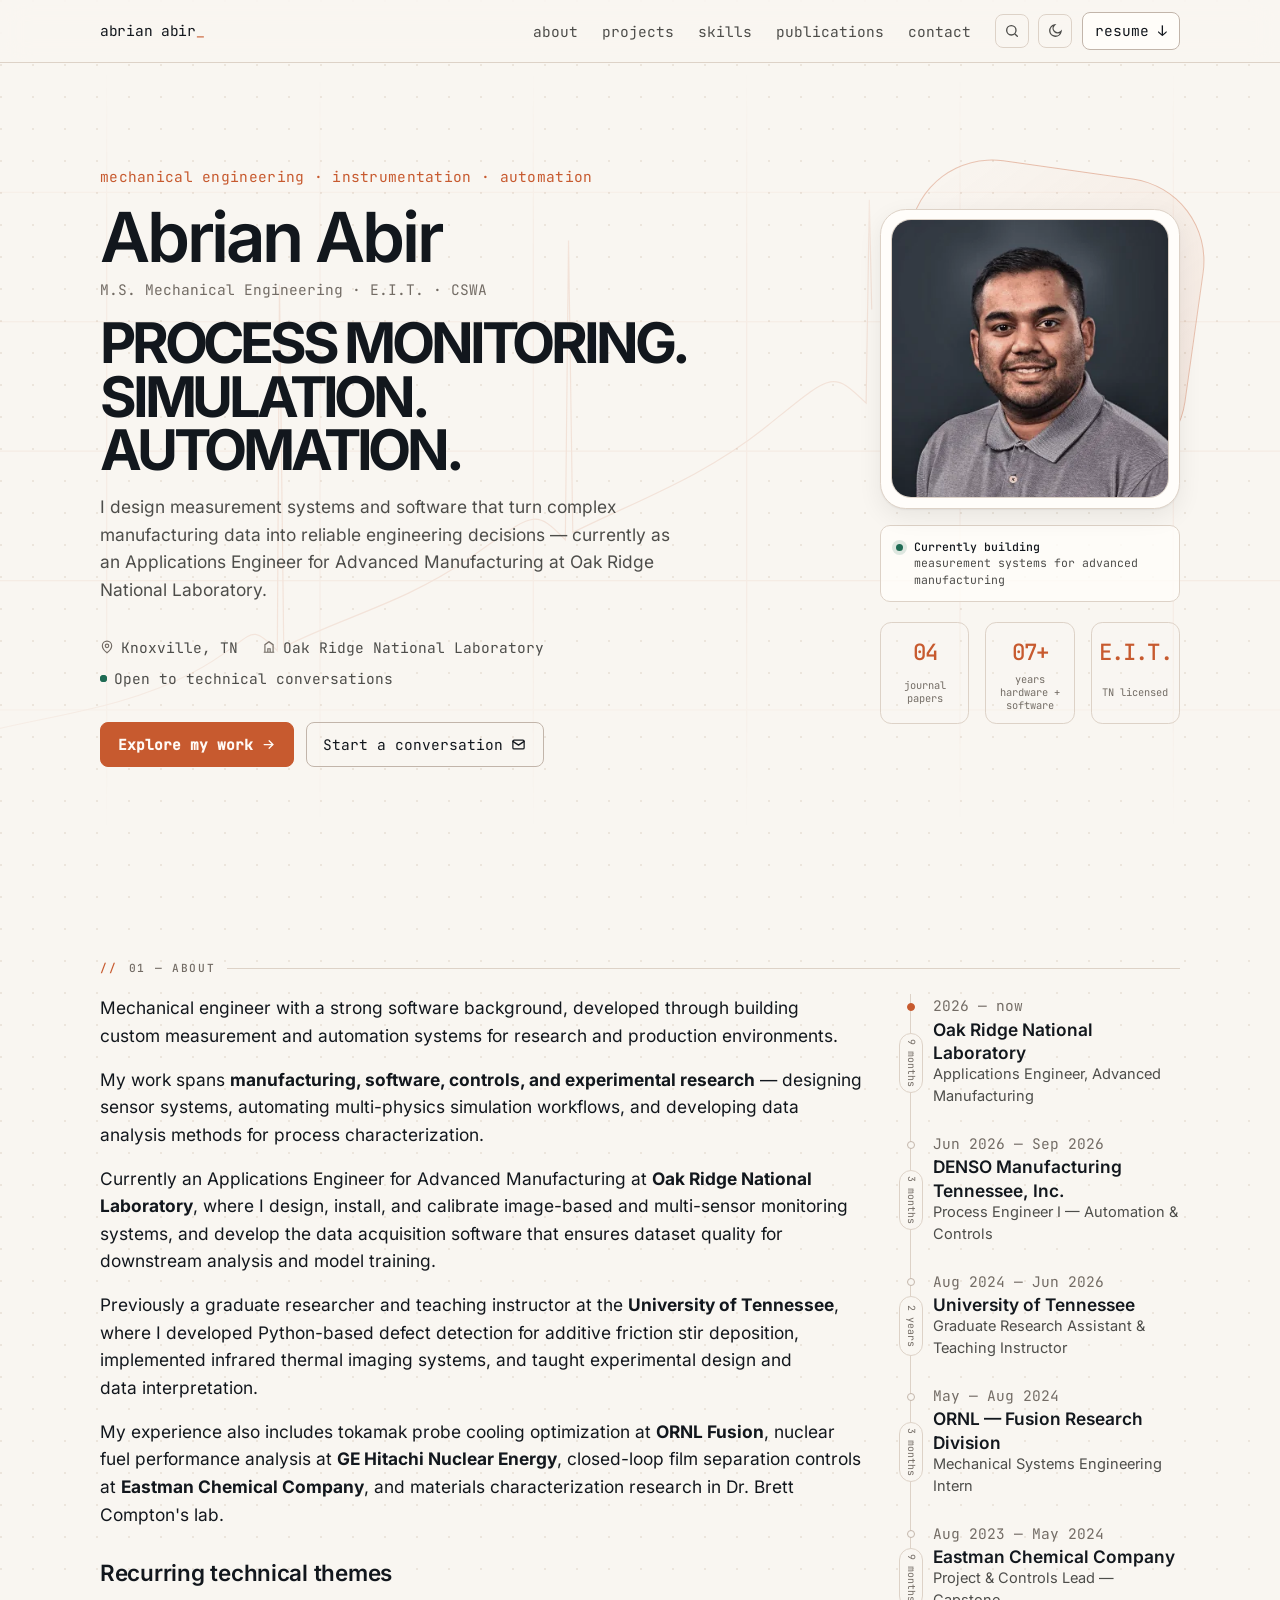
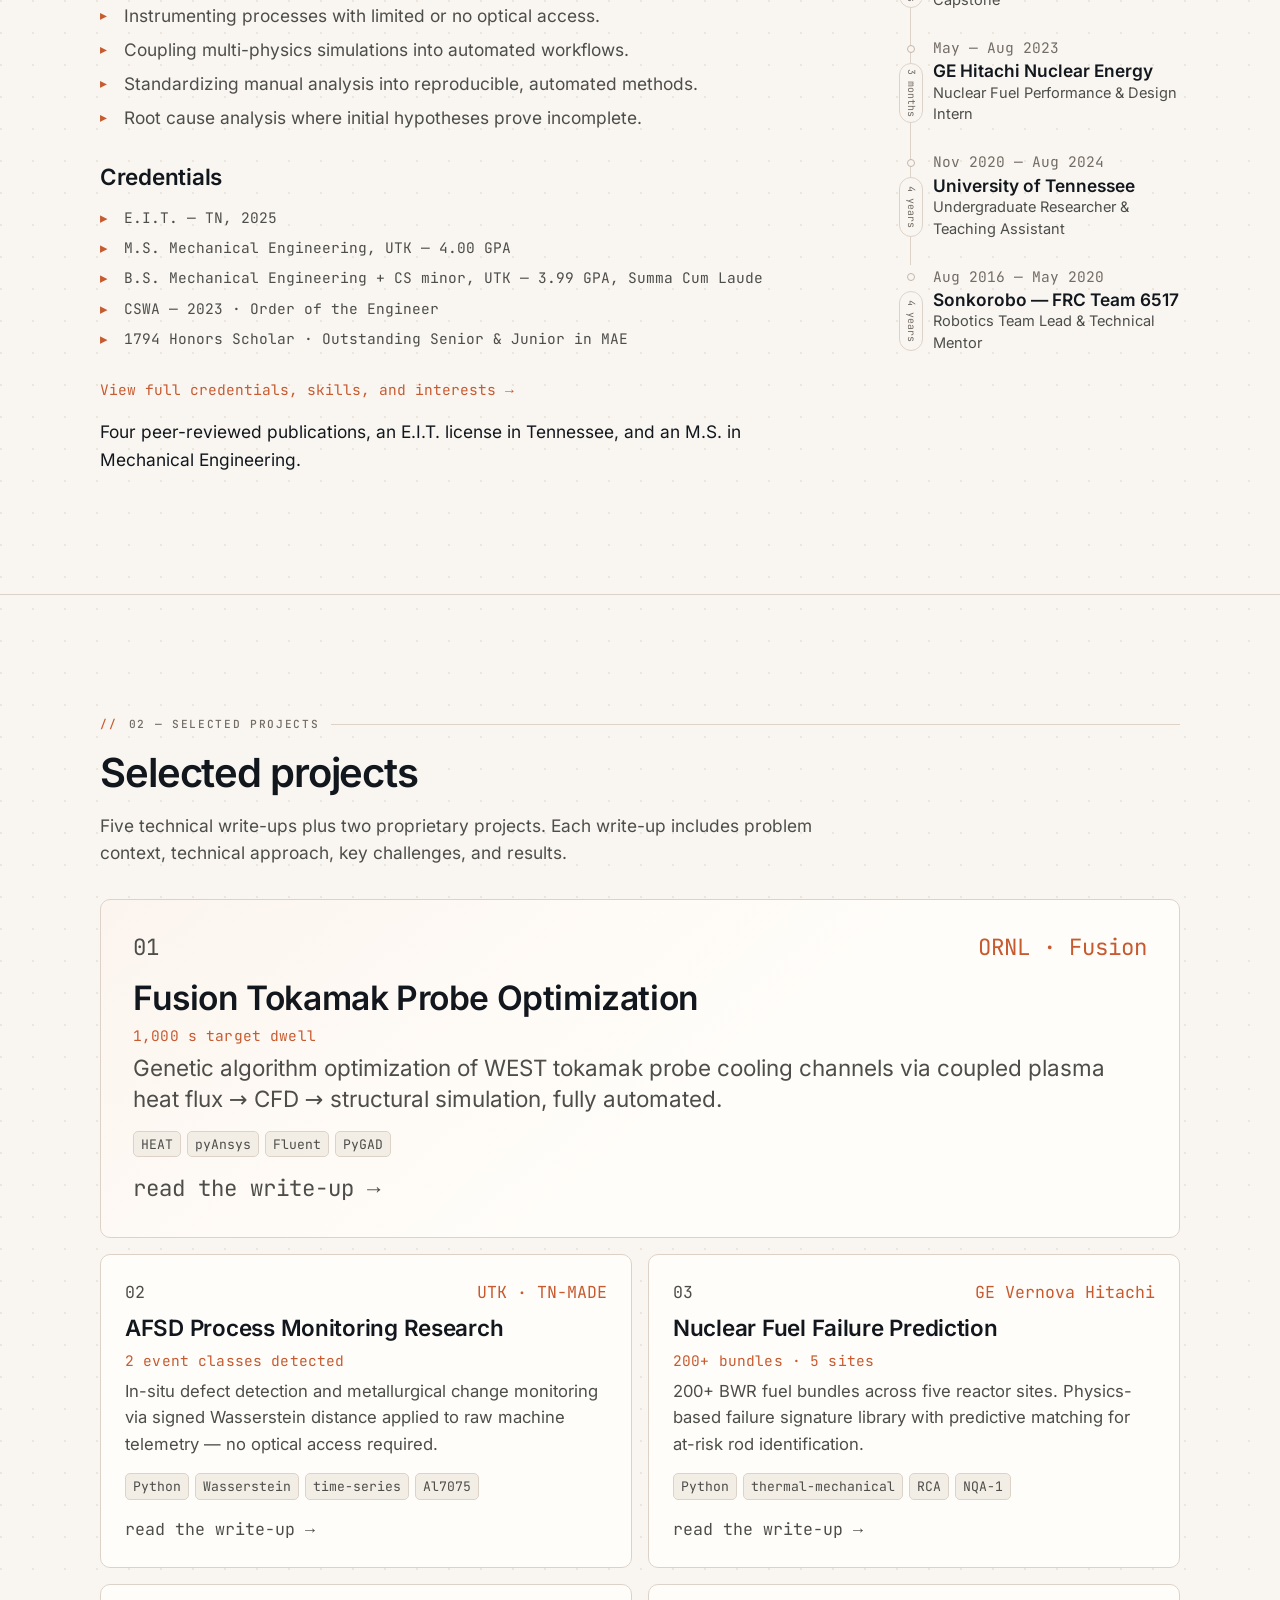
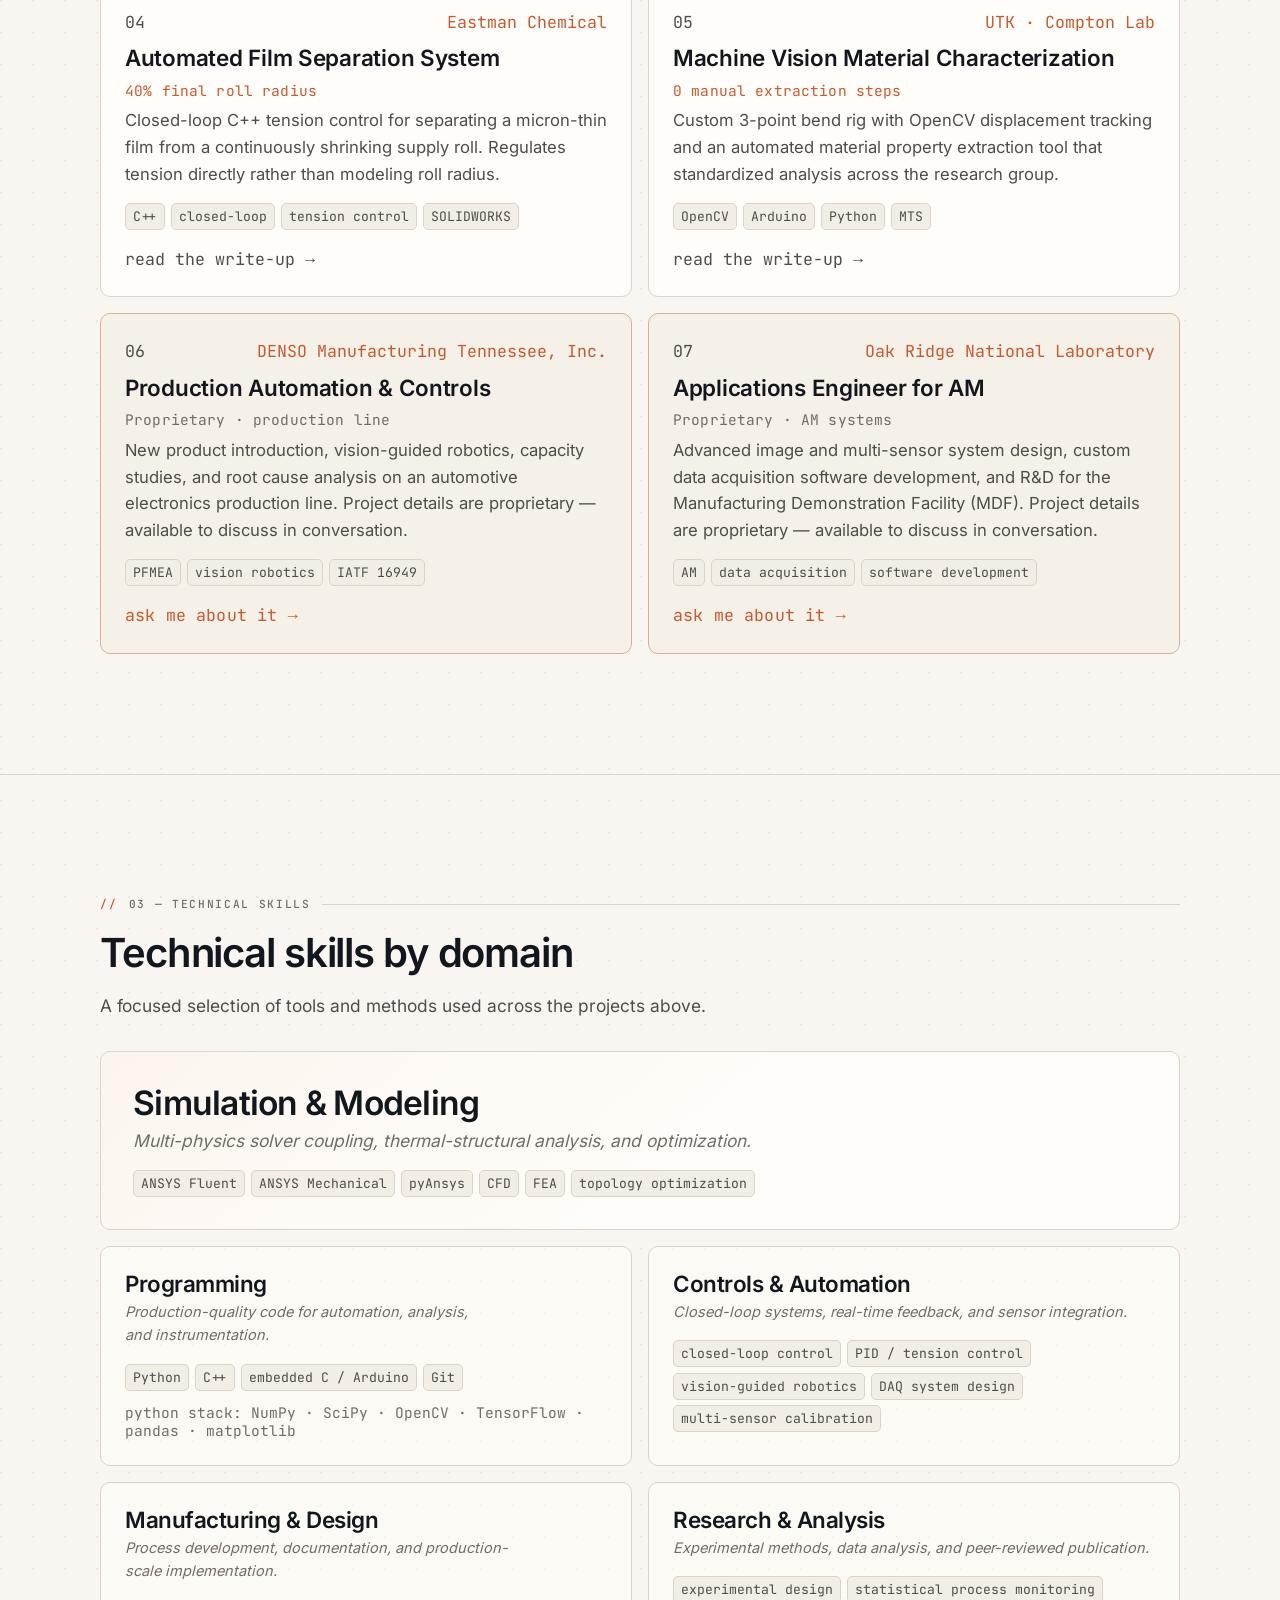
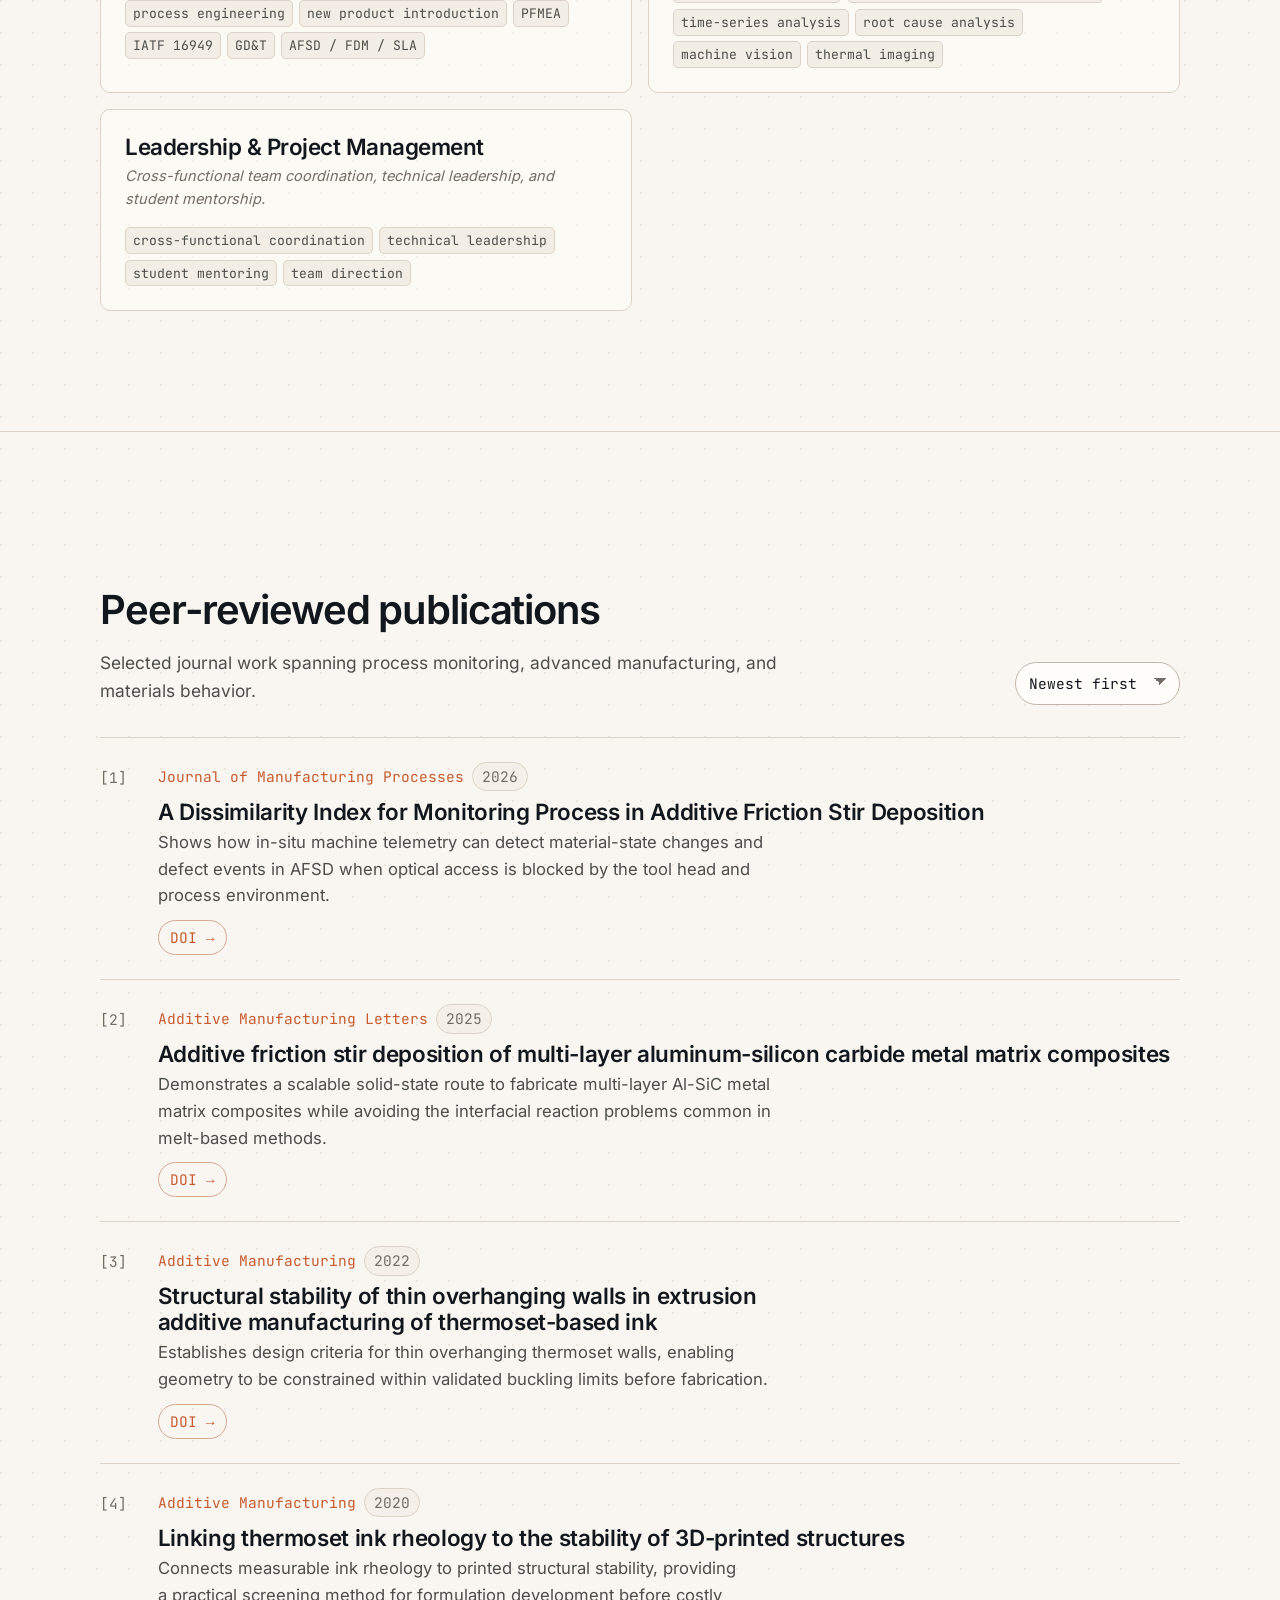
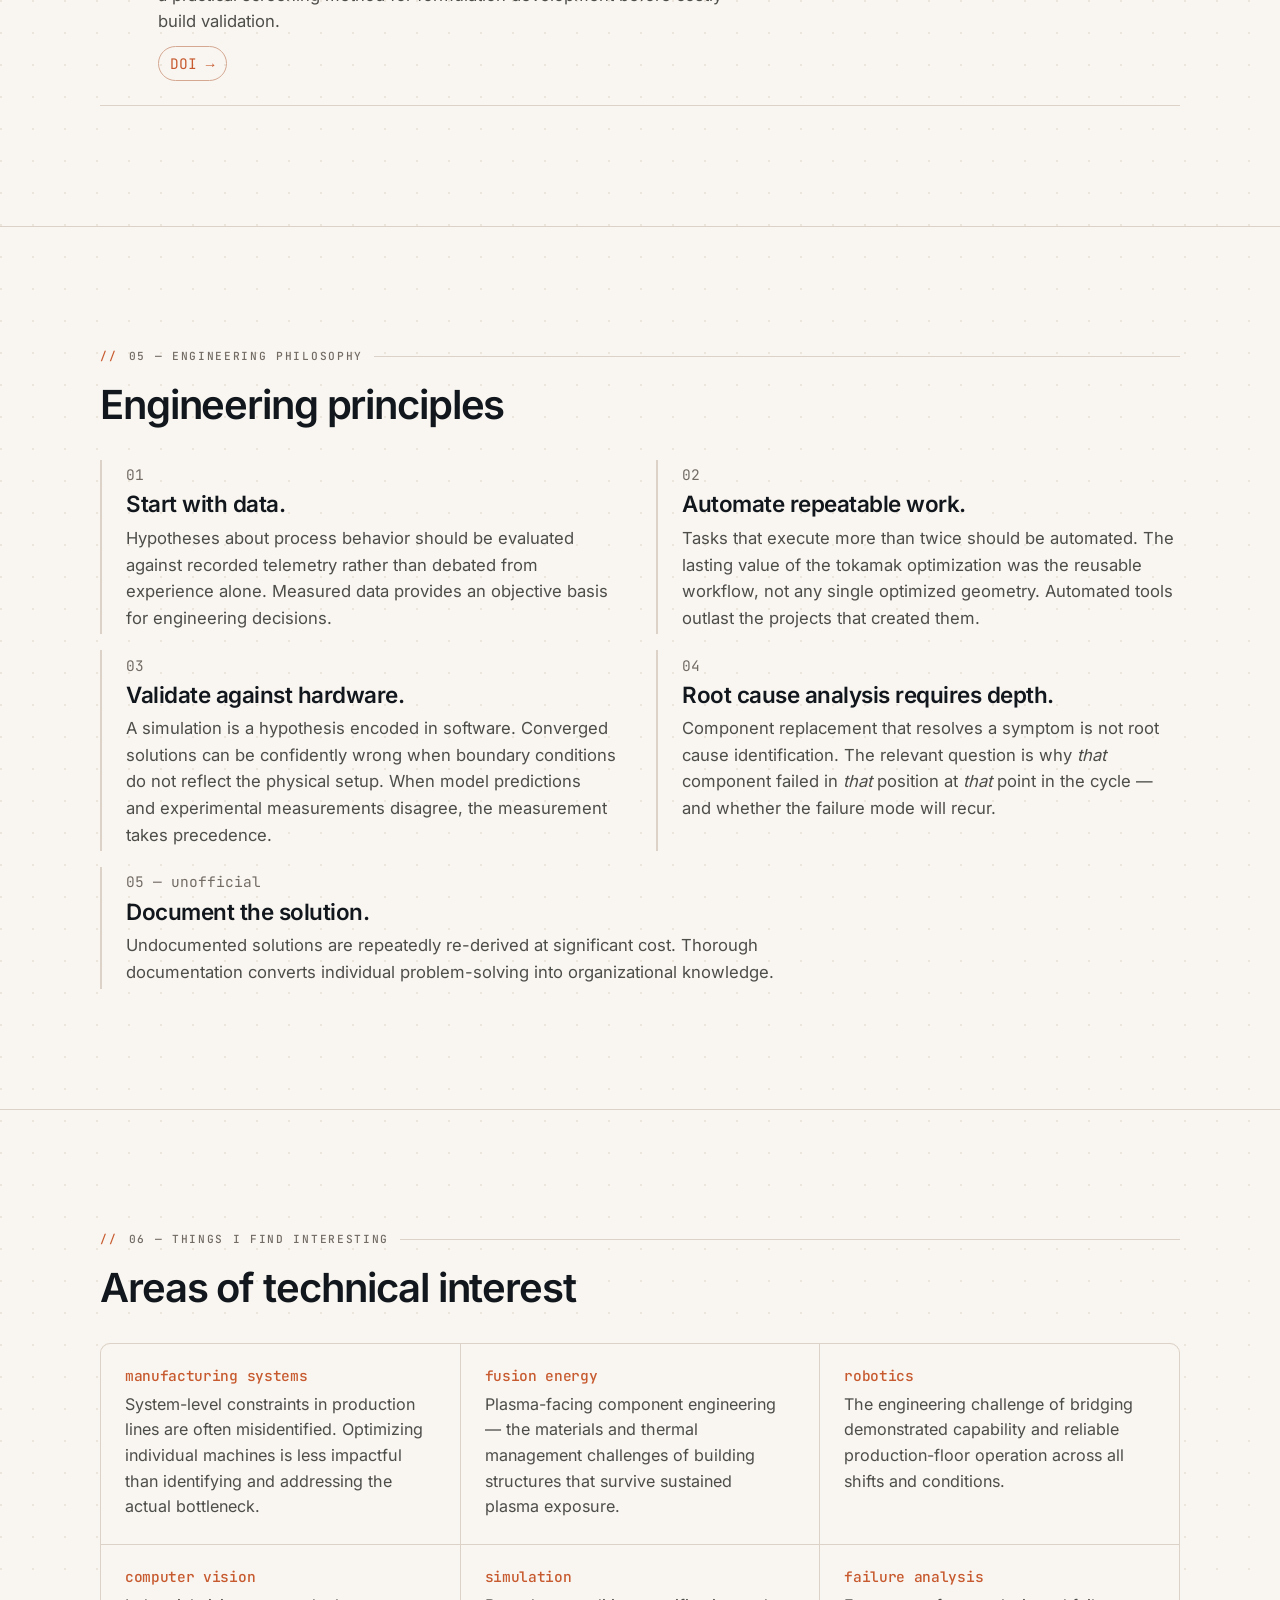
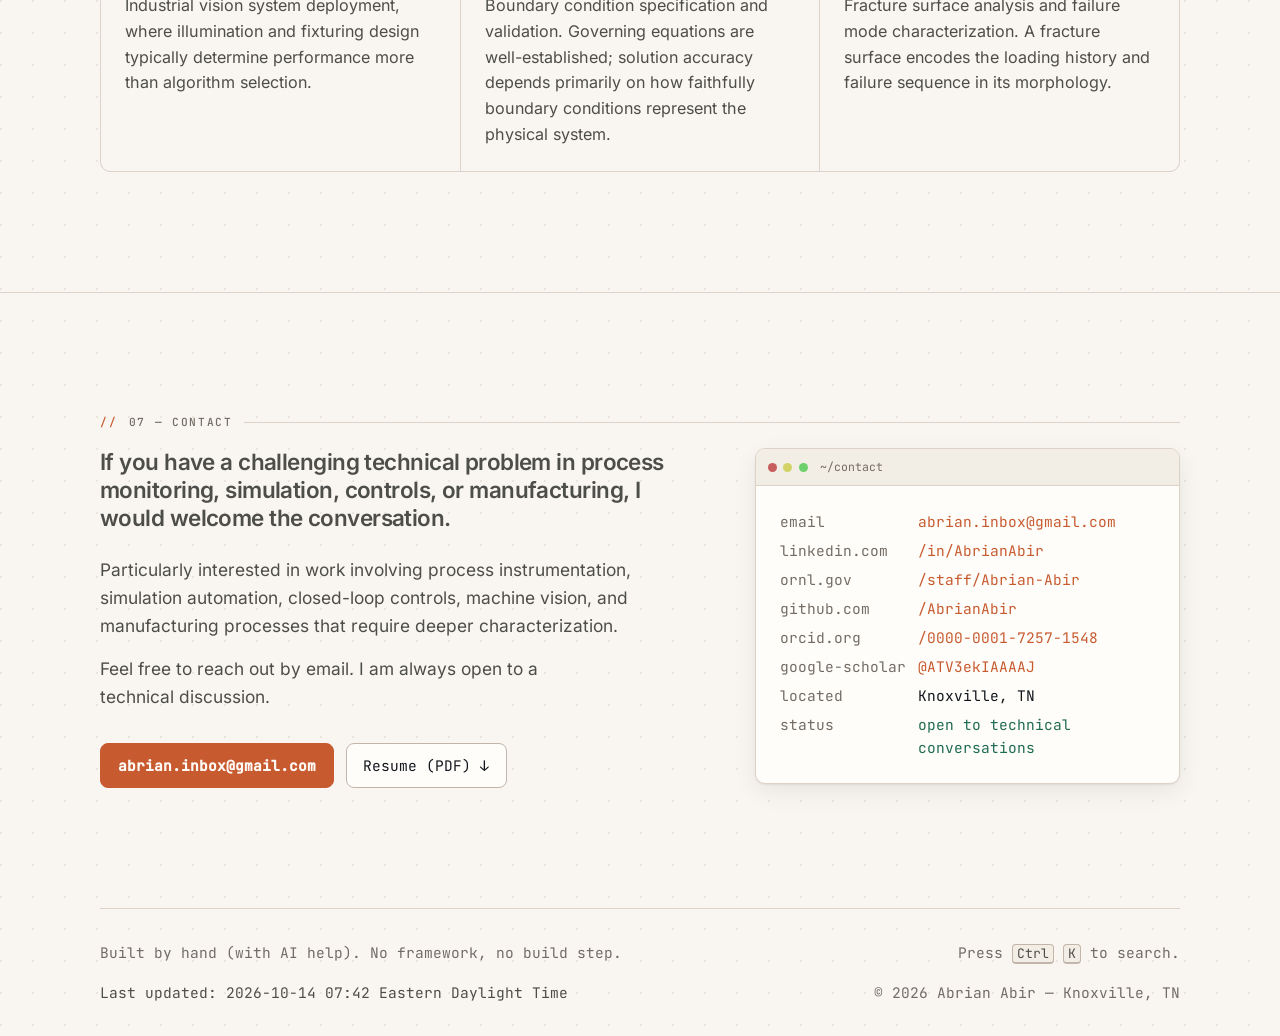
==== commit 49c1860f: "Update project modification dates to reflect recent changes across multiple project pages." ====
--- a/index.html
+++ b/index.html
@@ -20,7 +20,7 @@
       "url": "https://abrianabir.github.io/",
       "name": "Abrian Abir \u2014 Mechanical Engineer, Instrumentation & Automation",
       "description": "Abrian Abir \u2014 mechanical engineer and E.I.T. specializing in sensor systems, data acquisition, simulation automation, and advanced manufacturing at Oak Ridge National Laboratory.",
-      "dateModified": "2026-10-13T22:40:49-04:00",
+      "dateModified": "2026-10-14T07:42:42-04:00",
       "mainEntity": {
         "@id": "https://abrianabir.github.io/#person"
       }
@@ -85,18 +85,19 @@
 <span><strong>Currently building</strong><br>measurement systems for advanced manufacturing</span></div><div class="hero__stats" aria-label="Profile highlights"><span><strong>04</strong><small>journal papers</small></span>
 <span><strong>07+</strong><small>years hardware + software</small></span>
 <span><strong>E.I.T.</strong><small>TN licensed</small></span></div></div></div></section><section id="about"><div class="wrap"><h2 class="sec-label reveal">01 — about</h2><div class="about-grid"><div class="reveal"><p>Mechanical engineer with a strong software background, developed through building custom measurement and automation systems for research and production environments.</p><p>My work spans <strong>manufacturing, software, controls, and experimental research</strong> — designing sensor systems, automating multi-physics simulation workflows, and developing data analysis methods for process characterization.</p><p>Currently an Applications Engineer for Advanced Manufacturing at <strong>Oak Ridge National Laboratory</strong>, where I design, install, and calibrate image-based and multi-sensor monitoring systems, and develop the data acquisition software that ensures dataset quality for downstream analysis and model training.</p><p>Previously a graduate researcher and teaching instructor at the <strong>University of Tennessee</strong>, where I developed Python-based defect detection for additive friction stir deposition, implemented infrared thermal imaging systems, and taught experimental design and data interpretation.</p><p>My experience also includes tokamak probe cooling optimization at <strong>ORNL Fusion</strong>, nuclear fuel performance analysis at <strong>GE Hitachi Nuclear Energy</strong>, closed-loop film separation controls at <strong>Eastman Chemical Company</strong>, and materials characterization research in Dr. Brett Compton's lab.</p><h3>Recurring technical themes</h3><ul class="tick-list"><li><span>Instrumenting processes with limited or no optical access.</span></li><li><span>Coupling multi-physics simulations into automated workflows.</span></li><li><span>Standardizing manual analysis into reproducible, automated methods.</span></li><li><span>Root cause analysis where initial hypotheses prove incomplete.</span></li></ul><div class="credentials"><h3>Credentials</h3><ul><li>E.I.T. — TN, 2025</li><li>M.S. Mechanical Engineering, UTK — 4.00 GPA</li><li>B.S. Mechanical Engineering + CS minor, UTK — 3.99 GPA, Summa Cum Laude</li><li>CSWA — 2023 · Order of the Engineer</li><li>1794 Honors Scholar · Outstanding Senior & Junior in MAE</li></ul></div><p class="about-more"><a href="details.html">View full credentials, skills, and interests →</a></p><p class="about-closer">Four peer-reviewed publications, an E.I.T. license in Tennessee, and an M.S. in Mechanical Engineering.</p></div><aside class="reveal" aria-label="Career timeline"><ol class="timeline"><li data-now><span class="yr">2026 — now</span><div class="timeline__item"><span class="duration" aria-label="9 months worked">9 months</span><div class="timeline__copy"><span class="org">Oak Ridge National Laboratory</span>
-<span class="role">Applications Engineer, Advanced Manufacturing</span></div></div></li><li><span class="yr">Aug 2024 — Jun 2026</span><div class="timeline__item"><span class="duration" aria-label="2 years worked">2 years</span><div class="timeline__copy"><span class="org">University of Tennessee</span>
+<span class="role">Applications Engineer, Advanced Manufacturing</span></div></div></li><li><span class="yr">Jun 2026 — Sep 2026</span><div class="timeline__item"><span class="duration" aria-label="3 months worked">3 months</span><div class="timeline__copy"><span class="org">DENSO Manufacturing Tennessee, Inc.</span>
+<span class="role">Process Engineer I — Automation & Controls</span></div></div></li><li><span class="yr">Aug 2024 — Jun 2026</span><div class="timeline__item"><span class="duration" aria-label="2 years worked">2 years</span><div class="timeline__copy"><span class="org">University of Tennessee</span>
 <span class="role">Graduate Research Assistant & Teaching Instructor</span></div></div></li><li><span class="yr">May — Aug 2024</span><div class="timeline__item"><span class="duration" aria-label="3 months worked">3 months</span><div class="timeline__copy"><span class="org">ORNL — Fusion Research Division</span>
 <span class="role">Mechanical Systems Engineering Intern</span></div></div></li><li><span class="yr">Aug 2023 — May 2024</span><div class="timeline__item"><span class="duration" aria-label="9 months worked">9 months</span><div class="timeline__copy"><span class="org">Eastman Chemical Company</span>
 <span class="role">Project & Controls Lead — Capstone</span></div></div></li><li><span class="yr">May — Aug 2023</span><div class="timeline__item"><span class="duration" aria-label="3 months worked">3 months</span><div class="timeline__copy"><span class="org">GE Hitachi Nuclear Energy</span>
 <span class="role">Nuclear Fuel Performance & Design Intern</span></div></div></li><li><span class="yr">Nov 2020 — Aug 2024</span><div class="timeline__item"><span class="duration" aria-label="4 years worked">4 years</span><div class="timeline__copy"><span class="org">University of Tennessee</span>
 <span class="role">Undergraduate Researcher & Teaching Assistant</span></div></div></li><li><span class="yr">Aug 2016 — May 2020</span><div class="timeline__item"><span class="duration" aria-label="4 years worked">4 years</span><div class="timeline__copy"><span class="org">Sonkorobo — FRC Team 6517</span>
-<span class="role">Robotics Team Lead & Technical Mentor</span></div></div></li></ol></aside></div></div></section><section id="projects"><div class="wrap"><h2 class="sec-label reveal">02 — selected projects</h2><div class="sec-head reveal"><h3>Selected projects</h3><p>Five technical write-ups plus two proprietary projects. Each write-up includes problem context, technical approach, key challenges, and results.</p></div><div class="cards"><article class="card reveal" data-slug="tokamak-probe"><p class="card__idx"><span>01</span><span class="org">ORNL · Fusion</span></p><h3><a href="projects/tokamak-probe.html">Fusion Tokamak Probe Optimization</a></h3><p class="card__metric">1,000 s target dwell</p><p>Genetic algorithm optimization of WEST tokamak probe cooling channels via coupled plasma heat flux → CFD → structural simulation, fully automated.</p><div class="card__tags"><span class="tag">HEAT</span><span class="tag">pyAnsys</span><span class="tag">Fluent</span><span class="tag">PyGAD</span></div><p class="card__more">read the write-up <span class="arw">→</span></p></article><article class="card reveal" data-slug="afsd-monitoring"><p class="card__idx"><span>02</span><span class="org">UTK · TN-MADE</span></p><h3><a href="projects/afsd-monitoring.html">AFSD Process Monitoring Research</a></h3><p class="card__metric">2 event classes detected</p><p>In-situ defect detection and metallurgical change monitoring via signed Wasserstein distance applied to raw machine telemetry — no optical access required.</p><div class="card__tags"><span class="tag">Python</span><span class="tag">Wasserstein</span><span class="tag">time-series</span><span class="tag">Al7075</span></div><p class="card__more">read the write-up <span class="arw">→</span></p></article><article class="card reveal" data-slug="fuel-failure"><p class="card__idx"><span>03</span><span class="org">GE Vernova Hitachi</span></p><h3><a href="projects/fuel-failure.html">Nuclear Fuel Failure Prediction</a></h3><p class="card__metric">200+ bundles · 5 sites</p><p>200+ BWR fuel bundles across five reactor sites. Physics-based failure signature library with predictive matching for at-risk rod identification.</p><div class="card__tags"><span class="tag">Python</span><span class="tag">thermal-mechanical</span><span class="tag">RCA</span><span class="tag">NQA-1</span></div><p class="card__more">read the write-up <span class="arw">→</span></p></article><article class="card reveal" data-slug="film-separator"><p class="card__idx"><span>04</span><span class="org">Eastman Chemical</span></p><h3><a href="projects/film-separator.html">Automated Film Separation System</a></h3><p class="card__metric">40% final roll radius</p><p>Closed-loop C++ tension control for separating a micron-thin film from a continuously shrinking supply roll. Regulates tension directly rather than modeling roll radius.</p><div class="card__tags"><span class="tag">C++</span><span class="tag">closed-loop</span><span class="tag">tension control</span><span class="tag">SOLIDWORKS</span></div><p class="card__more">read the write-up <span class="arw">→</span></p></article><article class="card reveal" data-slug="machine-vision"><p class="card__idx"><span>05</span><span class="org">UTK · Compton Lab</span></p><h3><a href="projects/machine-vision.html">Machine Vision Material Characterization</a></h3><p class="card__metric">0 manual extraction steps</p><p>Custom 3-point bend rig with OpenCV displacement tracking and an automated material property extraction tool that standardized analysis across the research group.</p><div class="card__tags"><span class="tag">OpenCV</span><span class="tag">Arduino</span><span class="tag">Python</span><span class="tag">MTS</span></div><p class="card__more">read the write-up <span class="arw">→</span></p></article><article class="card card--private reveal"><p class="card__idx"><span>06</span><span class="org">DENSO Tennessee</span></p><h3>Production Automation & Controls</h3><p class="card__metric">Proprietary · production line</p><p>New product introduction, vision-guided robotics, capacity studies, and root cause analysis on an automotive electronics production line. Project details are proprietary — available to discuss in conversation.</p><div class="card__tags"><span class="tag">PFMEA</span><span class="tag">vision robotics</span><span class="tag">IATF 16949</span></div><p class="card__more"><a href="#contact">ask me about it <span class="arw">→</span></a></p></article><article class="card card--private reveal"><p class="card__idx"><span>07</span><span class="org">Oak Ridge National Laboratory</span></p><h3>Applications Engineer for AM</h3><p class="card__metric">Proprietary · AM systems</p><p>Advanced image and multi-sensor system design, custom data acquisition software development, and R&D for the Manufacturing Demonstration Facility (MDF). Project details are proprietary — available to discuss in conversation.</p><div class="card__tags"><span class="tag">AM</span><span class="tag">data acquisition</span><span class="tag">software development</span></div><p class="card__more"><a href="#contact">ask me about it <span class="arw">→</span></a></p></article></div></div></section><section id="skills"><div class="wrap"><h2 class="sec-label reveal">03 — technical skills</h2><div class="sec-head reveal"><h3>Technical skills by domain</h3><p>A focused selection of tools and methods used across the projects above.</p></div><div class="skills"><div class="skillgroup reveal"><h4>Simulation & Modeling</h4><p>Multi-physics solver coupling, thermal-structural analysis, and optimization.</p><ul><li class="tag">ANSYS Fluent</li><li class="tag">ANSYS Mechanical</li><li class="tag">pyAnsys</li><li class="tag">CFD</li><li class="tag">FEA</li><li class="tag">topology optimization</li></ul></div><div class="skillgroup reveal"><h4>Programming</h4><p>Production-quality code for automation, analysis, and instrumentation.</p><ul><li class="tag">Python</li><li class="tag">C++</li><li class="tag">embedded C / Arduino</li><li class="tag">Git</li><li class="sub">python stack: NumPy · SciPy · OpenCV · TensorFlow · pandas · matplotlib</li></ul></div><div class="skillgroup reveal"><h4>Controls & Automation</h4><p>Closed-loop systems, real-time feedback, and sensor integration.</p><ul><li class="tag">closed-loop control</li><li class="tag">PID / tension control</li><li class="tag">vision-guided robotics</li><li class="tag">DAQ system design</li><li class="tag">multi-sensor calibration</li></ul></div><div class="skillgroup reveal"><h4>Manufacturing & Design</h4><p>Process development, documentation, and production-scale implementation.</p><ul><li class="tag">process engineering</li><li class="tag">new product introduction</li><li class="tag">PFMEA</li><li class="tag">IATF 16949</li><li class="tag">GD&T</li><li class="tag">AFSD / FDM / SLA</li></ul></div><div class="skillgroup reveal"><h4>Research & Analysis</h4><p>Experimental methods, data analysis, and peer-reviewed publication.</p><ul><li class="tag">experimental design</li><li class="tag">statistical process monitoring</li><li class="tag">time-series analysis</li><li class="tag">root cause analysis</li><li class="tag">machine vision</li><li class="tag">thermal imaging</li></ul></div><div class="skillgroup reveal"><h4>Leadership & Project Management</h4><p>Cross-functional team coordination, technical leadership, and student mentorship.</p><ul><li class="tag">cross-functional coordination</li><li class="tag">technical leadership</li><li class="tag">student mentoring</li><li class="tag">team direction</li></ul></div></div></div></section><section id="publications"><div class="wrap"><h2 class="sec-label reveal">04 — publications</h2><div class="sec-head reveal"><div class="sec-head__row"><div><h3>Peer-reviewed publications</h3><p>Selected journal work spanning process monitoring, advanced manufacturing, and materials behavior.</p></div><div class="pub-sort"><label class="sr-only" for="pub-sort">Sort publications</label><select id="pub-sort" class="pub-sort__control" aria-label="Sort publications"><option value="newest">Newest first</option><option value="oldest">Oldest first</option><option value="title">Title A–Z</option></select></div></div></div><ol class="pubs reveal" data-sort="newest"><li data-year="2026" data-title="A Dissimilarity Index for Monitoring Process in Additive Friction Stir Deposition"><div><div class="pub__meta"><span class="journal">Journal of Manufacturing Processes</span>
+<span class="role">Robotics Team Lead & Technical Mentor</span></div></div></li></ol></aside></div></div></section><section id="projects"><div class="wrap"><h2 class="sec-label reveal">02 — selected projects</h2><div class="sec-head reveal"><h3>Selected projects</h3><p>Five technical write-ups plus two proprietary projects. Each write-up includes problem context, technical approach, key challenges, and results.</p></div><div class="cards"><article class="card reveal" data-slug="tokamak-probe"><p class="card__idx"><span>01</span><span class="org">ORNL · Fusion</span></p><h3><a href="projects/tokamak-probe.html">Fusion Tokamak Probe Optimization</a></h3><p class="card__metric">1,000 s target dwell</p><p>Genetic algorithm optimization of WEST tokamak probe cooling channels via coupled plasma heat flux → CFD → structural simulation, fully automated.</p><div class="card__tags"><span class="tag">HEAT</span><span class="tag">pyAnsys</span><span class="tag">Fluent</span><span class="tag">PyGAD</span></div><p class="card__more">read the write-up <span class="arw">→</span></p></article><article class="card reveal" data-slug="afsd-monitoring"><p class="card__idx"><span>02</span><span class="org">UTK · TN-MADE</span></p><h3><a href="projects/afsd-monitoring.html">AFSD Process Monitoring Research</a></h3><p class="card__metric">2 event classes detected</p><p>In-situ defect detection and metallurgical change monitoring via signed Wasserstein distance applied to raw machine telemetry — no optical access required.</p><div class="card__tags"><span class="tag">Python</span><span class="tag">Wasserstein</span><span class="tag">time-series</span><span class="tag">Al7075</span></div><p class="card__more">read the write-up <span class="arw">→</span></p></article><article class="card reveal" data-slug="fuel-failure"><p class="card__idx"><span>03</span><span class="org">GE Vernova Hitachi</span></p><h3><a href="projects/fuel-failure.html">Nuclear Fuel Failure Prediction</a></h3><p class="card__metric">200+ bundles · 5 sites</p><p>200+ BWR fuel bundles across five reactor sites. Physics-based failure signature library with predictive matching for at-risk rod identification.</p><div class="card__tags"><span class="tag">Python</span><span class="tag">thermal-mechanical</span><span class="tag">RCA</span><span class="tag">NQA-1</span></div><p class="card__more">read the write-up <span class="arw">→</span></p></article><article class="card reveal" data-slug="film-separator"><p class="card__idx"><span>04</span><span class="org">Eastman Chemical</span></p><h3><a href="projects/film-separator.html">Automated Film Separation System</a></h3><p class="card__metric">40% final roll radius</p><p>Closed-loop C++ tension control for separating a micron-thin film from a continuously shrinking supply roll. Regulates tension directly rather than modeling roll radius.</p><div class="card__tags"><span class="tag">C++</span><span class="tag">closed-loop</span><span class="tag">tension control</span><span class="tag">SOLIDWORKS</span></div><p class="card__more">read the write-up <span class="arw">→</span></p></article><article class="card reveal" data-slug="machine-vision"><p class="card__idx"><span>05</span><span class="org">UTK · Compton Lab</span></p><h3><a href="projects/machine-vision.html">Machine Vision Material Characterization</a></h3><p class="card__metric">0 manual extraction steps</p><p>Custom 3-point bend rig with OpenCV displacement tracking and an automated material property extraction tool that standardized analysis across the research group.</p><div class="card__tags"><span class="tag">OpenCV</span><span class="tag">Arduino</span><span class="tag">Python</span><span class="tag">MTS</span></div><p class="card__more">read the write-up <span class="arw">→</span></p></article><article class="card card--private reveal"><p class="card__idx"><span>06</span><span class="org">DENSO Manufacturing Tennessee, Inc.</span></p><h3>Production Automation & Controls</h3><p class="card__metric">Proprietary · production line</p><p>New product introduction, vision-guided robotics, capacity studies, and root cause analysis on an automotive electronics production line. Project details are proprietary — available to discuss in conversation.</p><div class="card__tags"><span class="tag">PFMEA</span><span class="tag">vision robotics</span><span class="tag">IATF 16949</span></div><p class="card__more"><a href="#contact">ask me about it <span class="arw">→</span></a></p></article><article class="card card--private reveal"><p class="card__idx"><span>07</span><span class="org">Oak Ridge National Laboratory</span></p><h3>Applications Engineer for AM</h3><p class="card__metric">Proprietary · AM systems</p><p>Advanced image and multi-sensor system design, custom data acquisition software development, and R&D for the Manufacturing Demonstration Facility (MDF). Project details are proprietary — available to discuss in conversation.</p><div class="card__tags"><span class="tag">AM</span><span class="tag">data acquisition</span><span class="tag">software development</span></div><p class="card__more"><a href="#contact">ask me about it <span class="arw">→</span></a></p></article></div></div></section><section id="skills"><div class="wrap"><h2 class="sec-label reveal">03 — technical skills</h2><div class="sec-head reveal"><h3>Technical skills by domain</h3><p>A focused selection of tools and methods used across the projects above.</p></div><div class="skills"><div class="skillgroup reveal"><h4>Simulation & Modeling</h4><p>Multi-physics solver coupling, thermal-structural analysis, and optimization.</p><ul><li class="tag">ANSYS Fluent</li><li class="tag">ANSYS Mechanical</li><li class="tag">pyAnsys</li><li class="tag">CFD</li><li class="tag">FEA</li><li class="tag">topology optimization</li></ul></div><div class="skillgroup reveal"><h4>Programming</h4><p>Production-quality code for automation, analysis, and instrumentation.</p><ul><li class="tag">Python</li><li class="tag">C++</li><li class="tag">embedded C / Arduino</li><li class="tag">Git</li><li class="sub">python stack: NumPy · SciPy · OpenCV · TensorFlow · pandas · matplotlib</li></ul></div><div class="skillgroup reveal"><h4>Controls & Automation</h4><p>Closed-loop systems, real-time feedback, and sensor integration.</p><ul><li class="tag">closed-loop control</li><li class="tag">PID / tension control</li><li class="tag">vision-guided robotics</li><li class="tag">DAQ system design</li><li class="tag">multi-sensor calibration</li></ul></div><div class="skillgroup reveal"><h4>Manufacturing & Design</h4><p>Process development, documentation, and production-scale implementation.</p><ul><li class="tag">process engineering</li><li class="tag">new product introduction</li><li class="tag">PFMEA</li><li class="tag">IATF 16949</li><li class="tag">GD&T</li><li class="tag">AFSD / FDM / SLA</li></ul></div><div class="skillgroup reveal"><h4>Research & Analysis</h4><p>Experimental methods, data analysis, and peer-reviewed publication.</p><ul><li class="tag">experimental design</li><li class="tag">statistical process monitoring</li><li class="tag">time-series analysis</li><li class="tag">root cause analysis</li><li class="tag">machine vision</li><li class="tag">thermal imaging</li></ul></div><div class="skillgroup reveal"><h4>Leadership & Project Management</h4><p>Cross-functional team coordination, technical leadership, and student mentorship.</p><ul><li class="tag">cross-functional coordination</li><li class="tag">technical leadership</li><li class="tag">student mentoring</li><li class="tag">team direction</li></ul></div></div></div></section><section id="publications"><div class="wrap"><h2 class="sec-label reveal">04 — publications</h2><div class="sec-head reveal"><div class="sec-head__row"><div><h3>Peer-reviewed publications</h3><p>Selected journal work spanning process monitoring, advanced manufacturing, and materials behavior.</p></div><div class="pub-sort"><label class="sr-only" for="pub-sort">Sort publications</label><select id="pub-sort" class="pub-sort__control" aria-label="Sort publications"><option value="newest">Newest first</option><option value="oldest">Oldest first</option><option value="title">Title A–Z</option></select></div></div></div><ol class="pubs reveal" data-sort="newest"><li data-year="2026" data-title="A Dissimilarity Index for Monitoring Process in Additive Friction Stir Deposition"><div><div class="pub__meta"><span class="journal">Journal of Manufacturing Processes</span>
 <span class="year">2026</span></div><h4>A Dissimilarity Index for Monitoring Process in Additive Friction Stir Deposition</h4><p class="why">Shows how in-situ machine telemetry can detect material-state changes and defect events in AFSD when optical access is blocked by the tool head and process environment.</p><p class="pub__link"><a href="https://doi.org/10.1016/j.jmapro.2026.04.076" target="_blank" rel="noopener" aria-label="DOI for A Dissimilarity Index for Monitoring Process in Additive Friction Stir Deposition">DOI →</a></p></div></li><li data-year="2025" data-title="Additive friction stir deposition of multi-layer aluminum-silicon carbide metal matrix composites"><div><div class="pub__meta"><span class="journal">Additive Manufacturing Letters</span>
 <span class="year">2025</span></div><h4>Additive friction stir deposition of multi-layer aluminum-silicon carbide metal matrix composites</h4><p class="why">Demonstrates a scalable solid-state route to fabricate multi-layer Al-SiC metal matrix composites while avoiding the interfacial reaction problems common in melt-based methods.</p><p class="pub__link"><a href="https://doi.org/10.1016/j.addlet.2025.100330" target="_blank" rel="noopener" aria-label="DOI for Additive friction stir deposition of multi-layer aluminum-silicon carbide metal matrix composites">DOI →</a></p></div></li><li data-year="2022" data-title="Structural stability of thin overhanging walls in extrusion additive manufacturing of thermoset-based ink"><div><div class="pub__meta"><span class="journal">Additive Manufacturing</span>
 <span class="year">2022</span></div><h4>Structural stability of thin overhanging walls in extrusion additive manufacturing of thermoset-based ink</h4><p class="why">Establishes design criteria for thin overhanging thermoset walls, enabling geometry to be constrained within validated buckling limits before fabrication.</p><p class="pub__link"><a href="https://doi.org/10.1016/j.addma.2022.102677" target="_blank" rel="noopener" aria-label="DOI for Structural stability of thin overhanging walls in extrusion additive manufacturing of thermoset-based ink">DOI →</a></p></div></li><li data-year="2020" data-title="Linking thermoset ink rheology to the stability of 3D-printed structures"><div><div class="pub__meta"><span class="journal">Additive Manufacturing</span>
 <span class="year">2020</span></div><h4>Linking thermoset ink rheology to the stability of 3D-printed structures</h4><p class="why">Connects measurable ink rheology to printed structural stability, providing a practical screening method for formulation development before costly build validation.</p><p class="pub__link"><a href="https://doi.org/10.1016/j.addma.2020.101621" target="_blank" rel="noopener" aria-label="DOI for Linking thermoset ink rheology to the stability of 3D-printed structures">DOI →</a></p></div></li></ol></div></section><section id="philosophy"><div class="wrap"><h2 class="sec-label reveal">05 — engineering philosophy</h2><div class="sec-head reveal"><h3>Engineering principles</h3></div><div class="philo"><article class="reveal"><span class="n">01</span><h4>Start with data.</h4><p>Hypotheses about process behavior should be evaluated against recorded telemetry rather than debated from experience alone. Measured data provides an objective basis for engineering decisions.</p></article><article class="reveal"><span class="n">02</span><h4>Automate repeatable work.</h4><p>Tasks that execute more than twice should be automated. The lasting value of the tokamak optimization was the reusable workflow, not any single optimized geometry. Automated tools outlast the projects that created them.</p></article><article class="reveal"><span class="n">03</span><h4>Validate against hardware.</h4><p>A simulation is a hypothesis encoded in software. Converged solutions can be confidently wrong when boundary conditions do not reflect the physical setup. When model predictions and experimental measurements disagree, the measurement takes precedence.</p></article><article class="reveal"><span class="n">04</span><h4>Root cause analysis requires depth.</h4><p>Component replacement that resolves a symptom is not root cause identification. The relevant question is why <em>that</em> component failed in <em>that</em> position at <em>that</em> point in the cycle — and whether the failure mode will recur.</p></article><article class="reveal" style="grid-column:1/-1"><span class="n">05 — unofficial</span><h4>Document the solution.</h4><p>Undocumented solutions are repeatedly re-derived at significant cost. Thorough documentation converts individual problem-solving into organizational knowledge.</p></article></div></div></section><section id="interests"><div class="wrap"><h2 class="sec-label reveal">06 — things i find interesting</h2><div class="sec-head reveal"><h3>Areas of technical interest</h3></div><div class="interests reveal"><div><h4>manufacturing systems</h4><p>System-level constraints in production lines are often misidentified. Optimizing individual machines is less impactful than identifying and addressing the actual bottleneck.</p></div><div><h4>fusion energy</h4><p>Plasma-facing component engineering — the materials and thermal management challenges of building structures that survive sustained plasma exposure.</p></div><div><h4>robotics</h4><p>The engineering challenge of bridging demonstrated capability and reliable production-floor operation across all shifts and conditions.</p></div><div><h4>computer vision</h4><p>Industrial vision system deployment, where illumination and fixturing design typically determine performance more than algorithm selection.</p></div><div><h4>simulation</h4><p>Boundary condition specification and validation. Governing equations are well-established; solution accuracy depends primarily on how faithfully boundary conditions represent the physical system.</p></div><div><h4>failure analysis</h4><p>Fracture surface analysis and failure mode characterization. A fracture surface encodes the loading history and failure sequence in its morphology.</p></div></div></div></section><section id="contact"><div class="wrap"><h2 class="sec-label reveal">07 — contact</h2><div class="contact-grid"><div class="reveal"><p class="contact-lead">If you have a challenging technical problem in process monitoring, simulation, controls, or manufacturing, I would welcome the conversation.</p><p>Particularly interested in work involving process instrumentation, simulation automation, closed-loop controls, machine vision, and manufacturing processes that require deeper characterization.</p><p>Feel free to reach out by email. I am always open to a technical discussion.</p><div class="hero__cta" style="margin-top:2rem"><a class="btn btn--primary" href="mailto:abrian.inbox@gmail.com">abrian.inbox@gmail.com</a>
 <a class="btn" target="_blank" rel="noopener" href="resume.pdf" download>Resume (PDF) ↓</a></div></div><div class="card-term reveal"><div class="card-term__bar"><i style="background: #c85d5d;"></i><i style="background: #d2d267;"></i><i style="background: #6dd06d;"></i><span>~/contact</span></div><dl><dt>email</dt><dd><a href="mailto:abrian.inbox@gmail.com" target="_blank" rel="noopener noreferrer">abrian.inbox@gmail.com</a></dd><dt>linkedin.com</dt><dd><a href="https://linkedin.com/in/AbrianAbir" target="_blank" rel="noopener noreferrer">/in/AbrianAbir</a></dd><dt>ornl.gov</dt><dd><a href="https://www.ornl.gov/staff/Abrian-Abir/" target="_blank" rel="noopener noreferrer">/staff/Abrian-Abir</a></dd><dt>github.com</dt><dd><a href="https://github.com/AbrianAbir" target="_blank" rel="noopener noreferrer">/AbrianAbir</a></dd><dt>orcid.org</dt><dd><a href="https://orcid.org/0000-0001-7257-1548" target="_blank" rel="noopener noreferrer">/0000-0001-7257-1548</a></dd><dt>google-scholar</dt><dd><a href="https://scholar.google.com/citations?user=ATV3ekIAAAAJ" target="_blank" rel="noopener noreferrer">@ATV3ekIAAAAJ</a></dd><dt>located</dt><dd>Knoxville, TN</dd><dt>status</dt><dd style="color:var(--data-green)">open to technical conversations</dd></dl></div></div></div></section></main><footer class="footer wrap"><span>Built by hand (with AI help). No framework, no build step.</span>
 <span>Press <kbd>Ctrl</kbd>&nbsp;<kbd>K</kbd> to search.</span>
-<time class="footer__updated" datetime="2026-10-13T22:40:49-04:00">Last updated: 2026-10-13 22:40 Eastern Daylight Time</time>
+<time class="footer__updated" datetime="2026-10-14T07:42:42-04:00">Last updated: 2026-10-14 07:42 Eastern Daylight Time</time>
 <span>© <span id="yr">2026</span> Abrian Abir — Knoxville, TN</span></footer><dialog class="pal" id="palette" aria-label="Site search"><div class="pal__box"><input id="palette-input" type="text" placeholder="jump to…" autocomplete="off" spellcheck="false" aria-label="Search the site"><ul id="palette-list"><li><a href="#about">About<span>section</span></a></li><li><a href="#projects">Projects<span>section</span></a></li><li><a href="#skills">Skills<span>section</span></a></li><li><a href="#publications">Publications<span>section</span></a></li><li><a href="#philosophy">Philosophy<span>section</span></a></li><li><a href="#interests">Interests<span>section</span></a></li><li><a href="#contact">Contact<span>section</span></a></li><li><a href="#philosophy">Engineering Philosophy<span>section</span></a></li><li><a href="#interests">Things I Find Interesting<span>section</span></a></li><li><a href="projects/tokamak-probe.html">Fusion Tokamak Probe Optimization<span>project</span></a></li><li><a href="projects/afsd-monitoring.html">AFSD Process Monitoring Research<span>project</span></a></li><li><a href="projects/fuel-failure.html">Nuclear Fuel Failure Prediction<span>project</span></a></li><li><a href="projects/film-separator.html">Automated Film Separation System<span>project</span></a></li><li><a href="projects/machine-vision.html">Machine Vision Material Characterization<span>project</span></a></li><li><a href="resume.pdf">Download resume<span>pdf</span></a></li><li><a href="mailto:abrian.inbox@gmail.com">Email Abrian<span>mailto</span></a></li><li><a href="https://github.com/AbrianAbir">GitHub<span>external</span></a></li><li><a href="https://linkedin.com/in/AbrianAbir">LinkedIn<span>external</span></a></li></ul><p class="pal__foot"><kbd>↑</kbd><kbd>↓</kbd> navigate · <kbd>↵</kbd> open · <kbd>esc</kbd> or click outside to close</p></div></dialog><script src="assets/js/main.min.js?v=3e2ff321f8" defer></script></body></html>
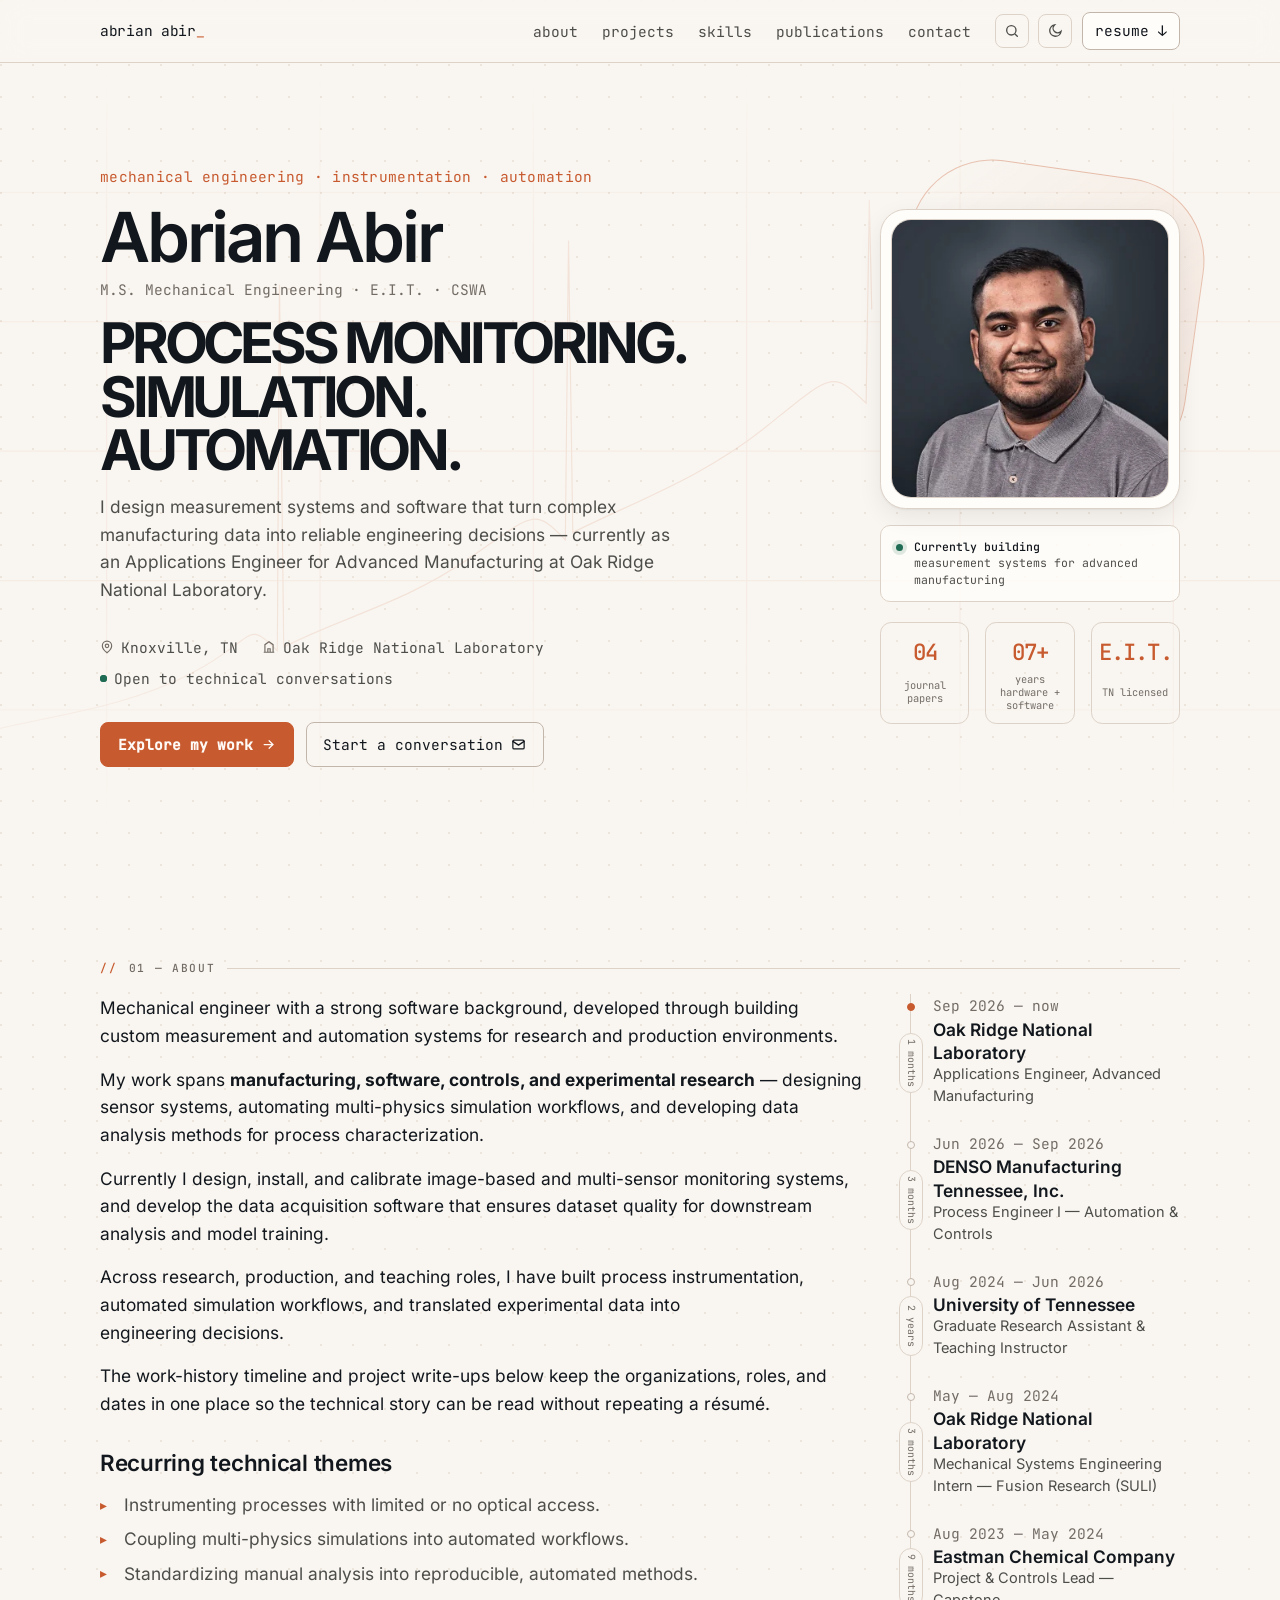
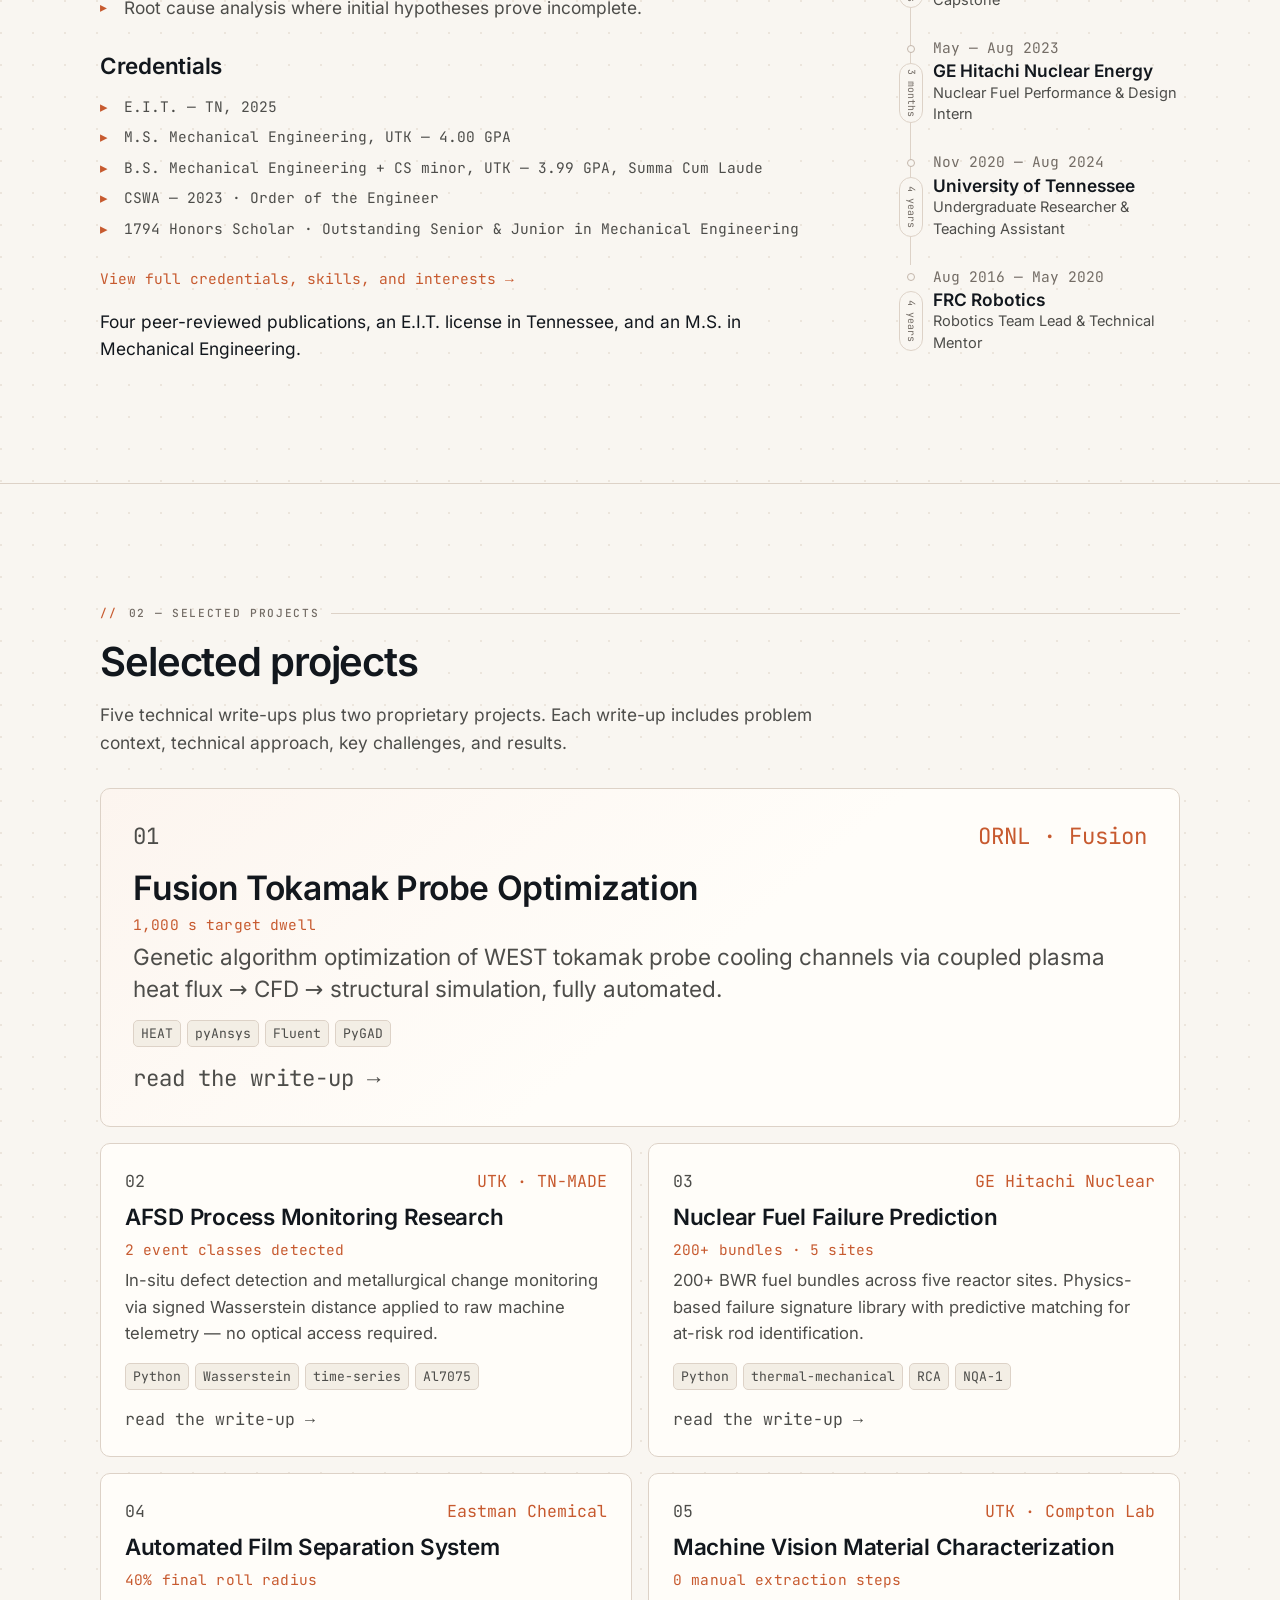
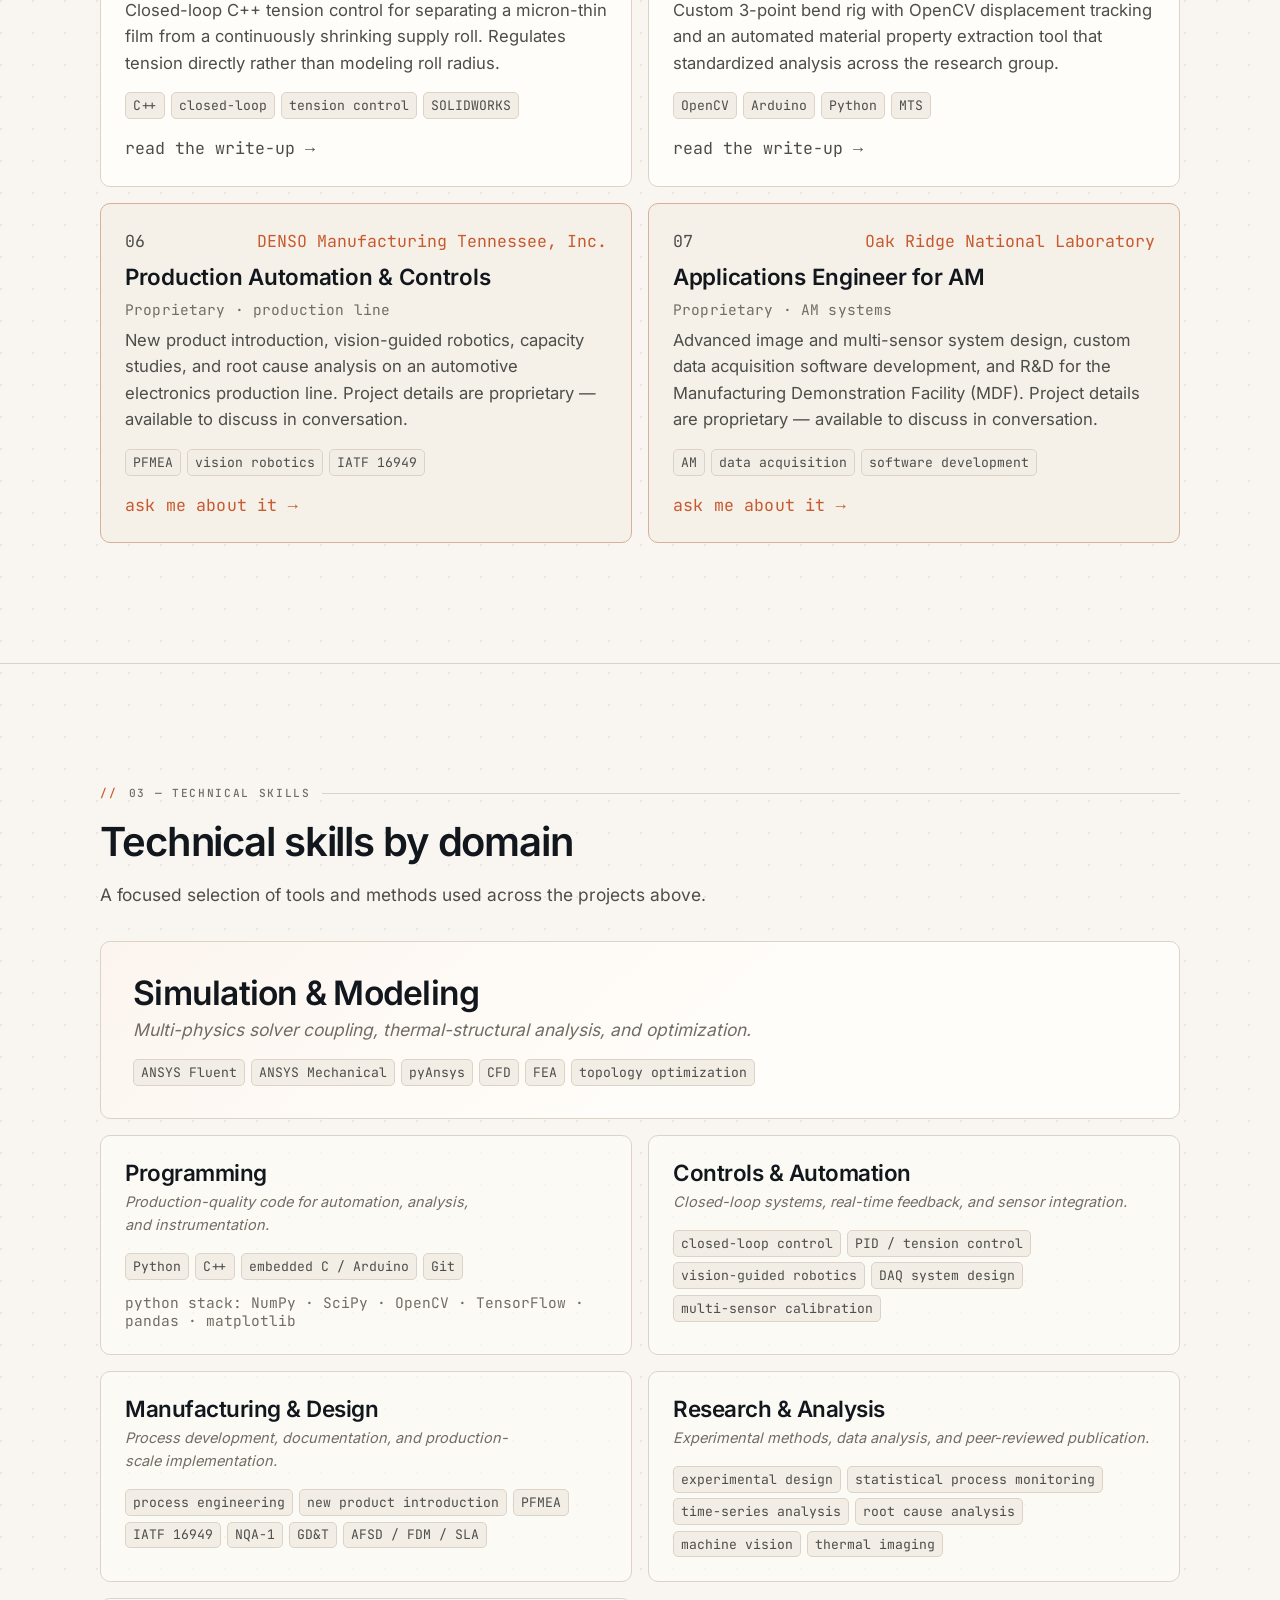
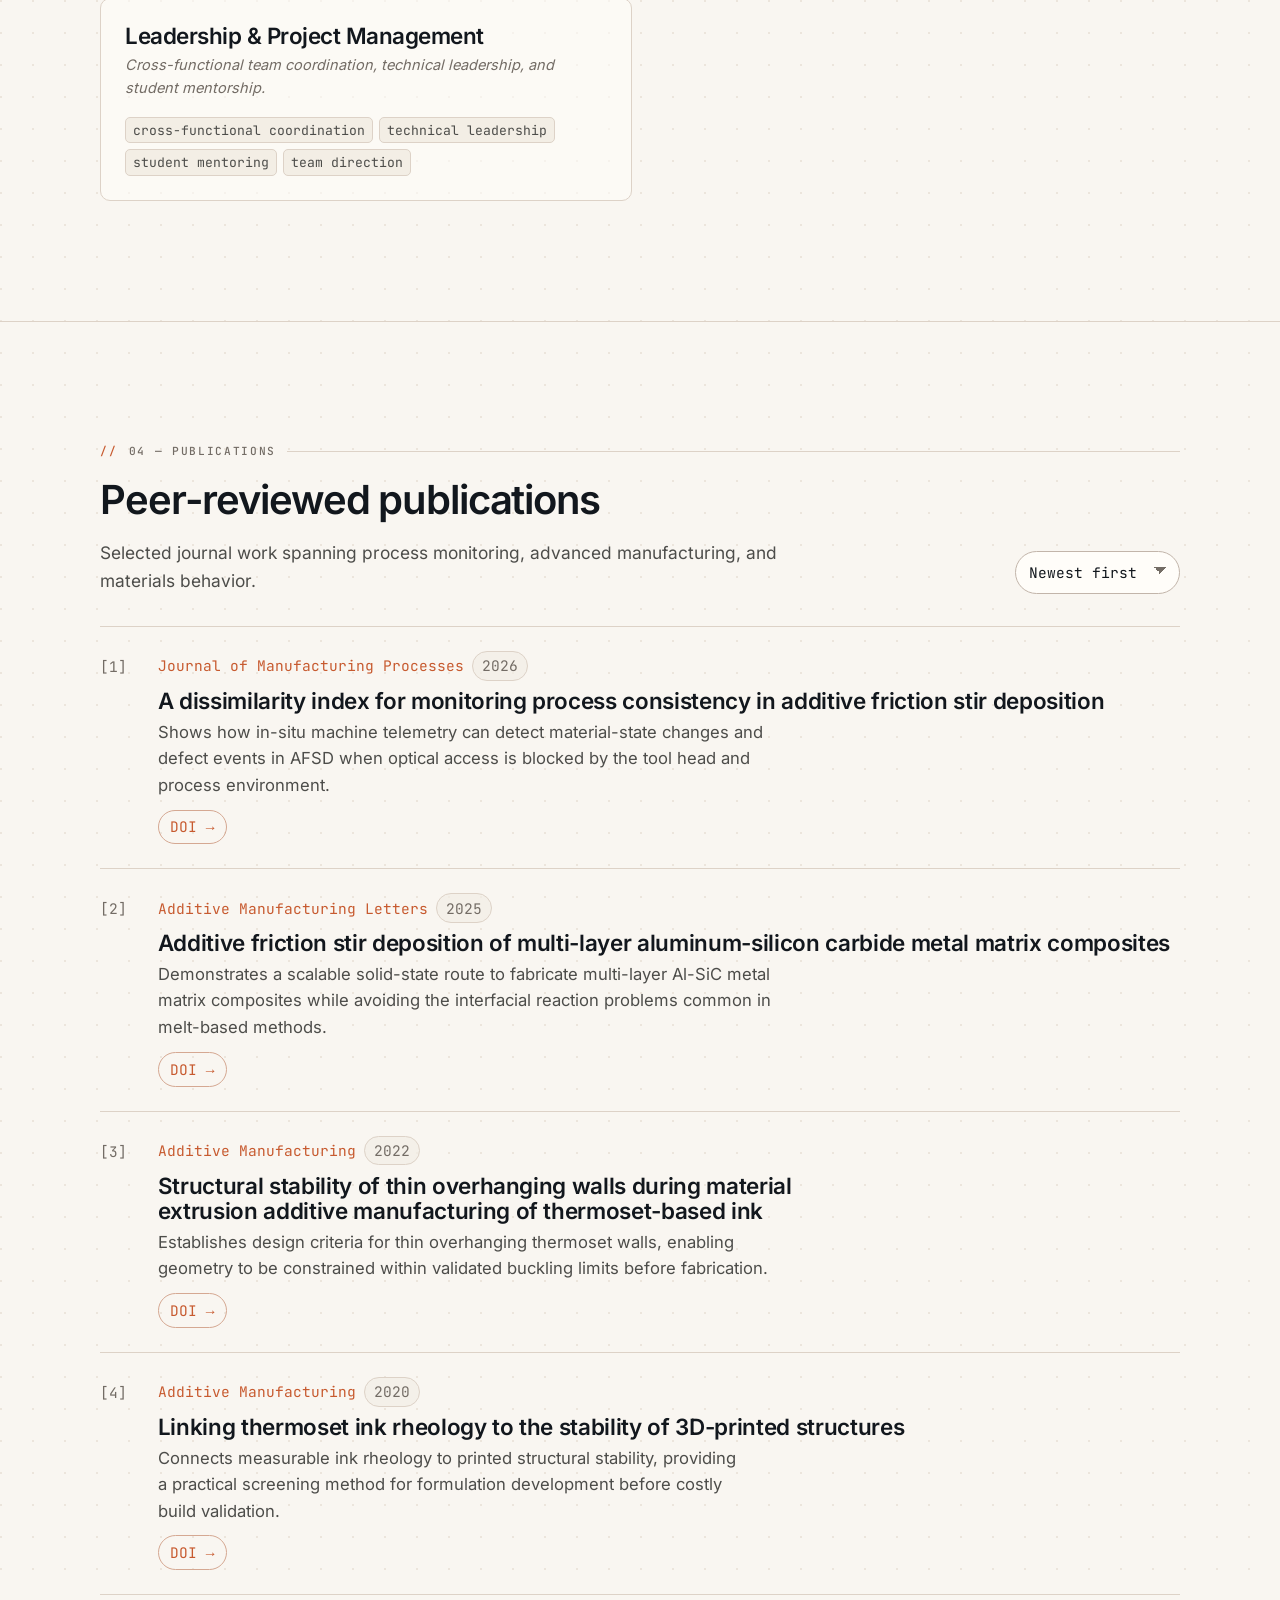
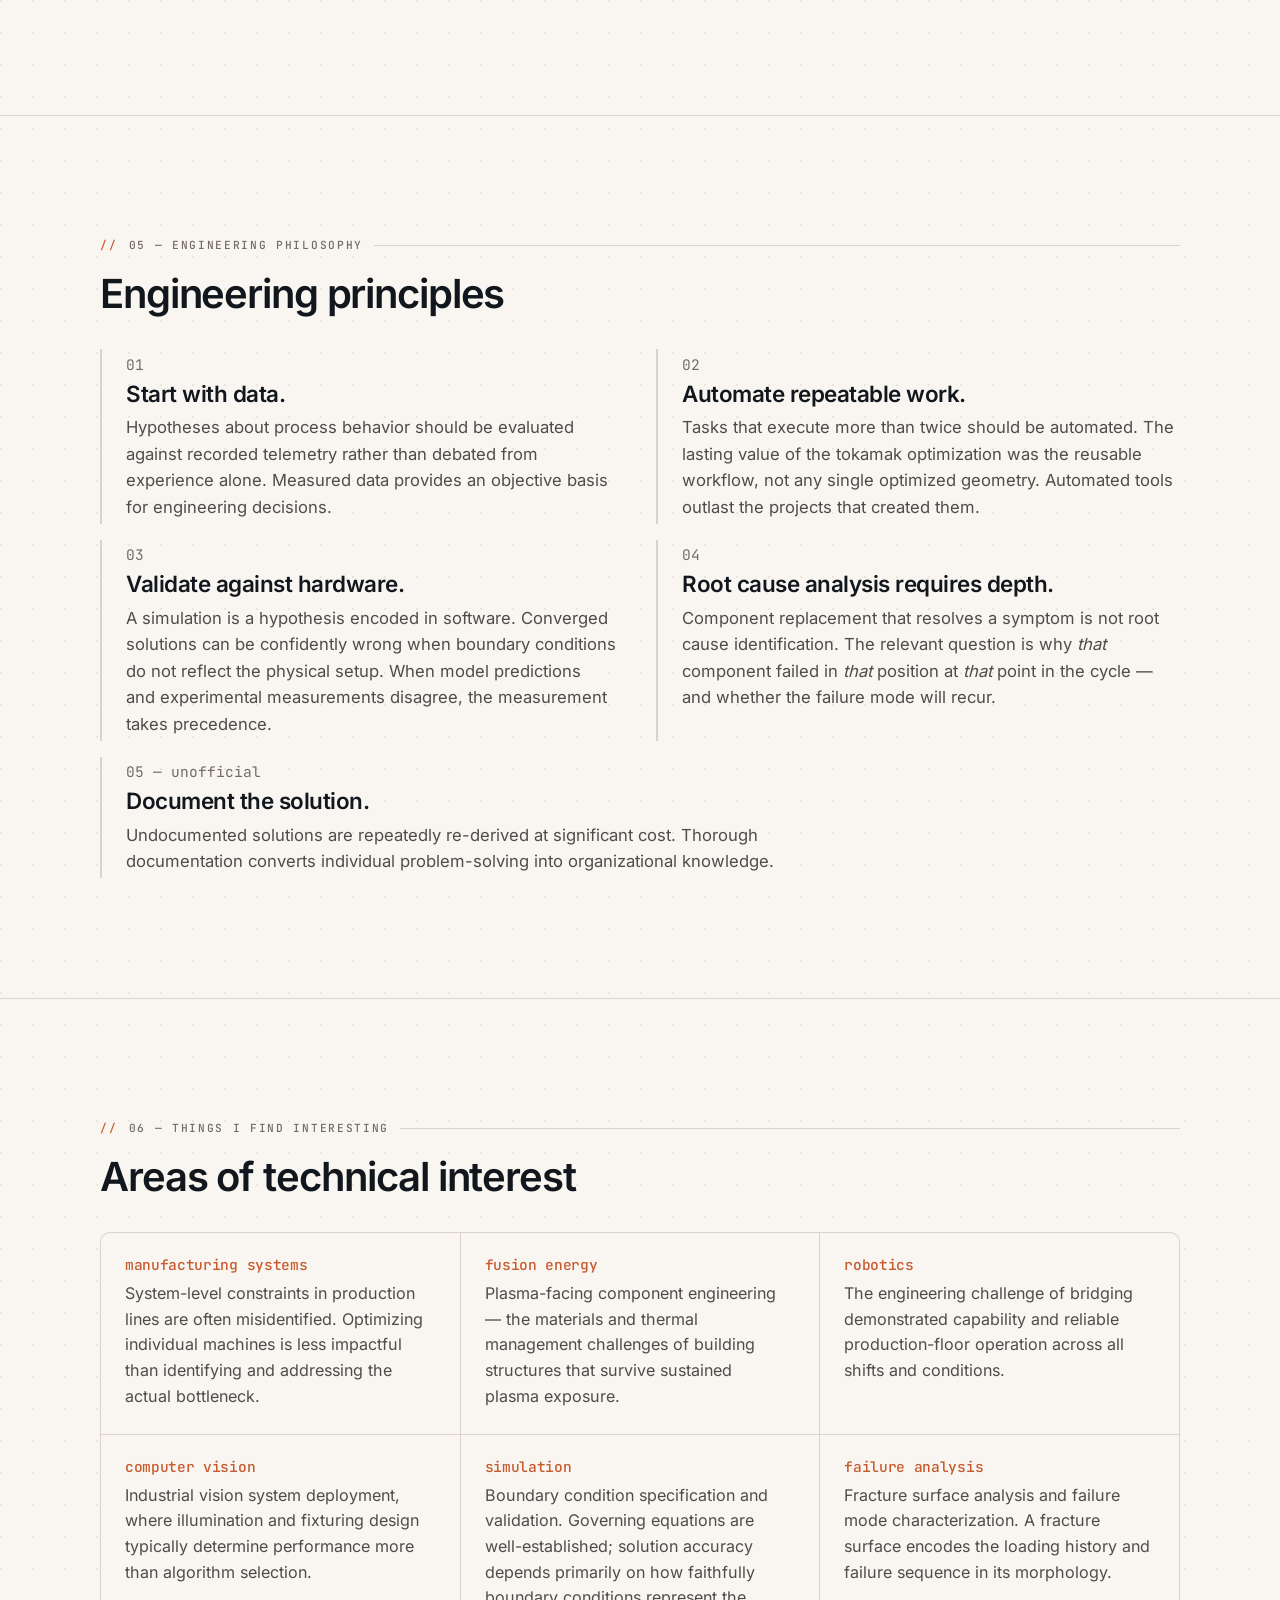
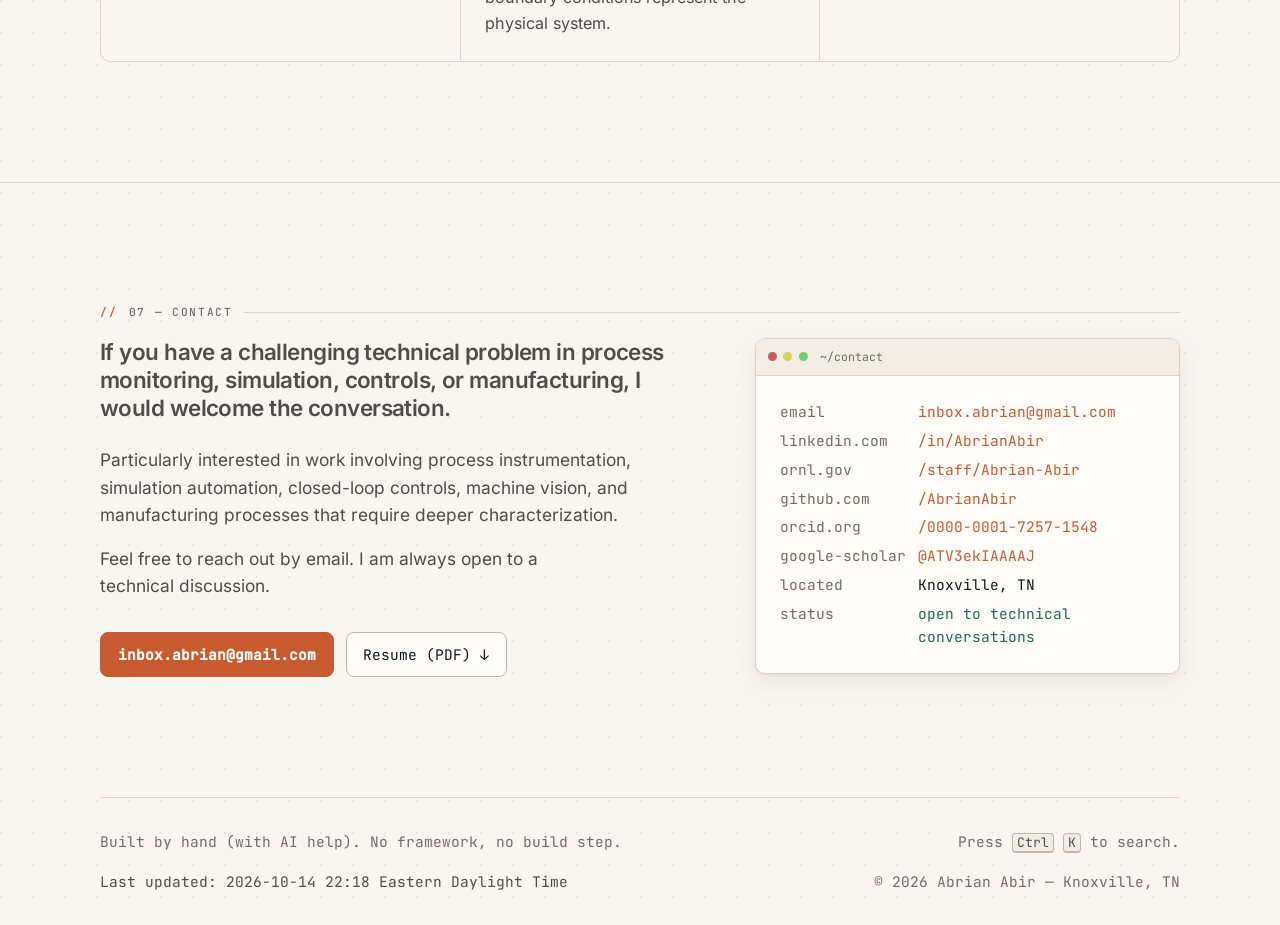
==== commit de8d1b47: "Update project details for Machine Vision and Tokamak Probe pages: modified dateModified, author ema" ====
--- a/index.html
+++ b/index.html
@@ -20,7 +20,7 @@
       "url": "https://abrianabir.github.io/",
       "name": "Abrian Abir \u2014 Mechanical Engineer, Instrumentation & Automation",
       "description": "Abrian Abir \u2014 mechanical engineer and E.I.T. specializing in sensor systems, data acquisition, simulation automation, and advanced manufacturing at Oak Ridge National Laboratory.",
-      "dateModified": "2026-10-14T07:42:42-04:00",
+      "dateModified": "2026-10-14T22:18:14-04:00",
       "mainEntity": {
         "@id": "https://abrianabir.github.io/#person"
       }
@@ -49,7 +49,7 @@
         "@type": "CollegeOrUniversity",
         "name": "University of Tennessee, Knoxville"
       },
-      "email": "mailto:abrian.inbox@gmail.com",
+      "email": "mailto:inbox.abrian@gmail.com",
       "address": {
         "@type": "PostalAddress",
         "addressLocality": "Knoxville",
@@ -79,25 +79,25 @@
 aria-expanded="false" aria-controls="nav-mobile"><span class="i-open"><svg viewBox="0 0 24 24" fill="none" stroke="currentColor" stroke-width="2" stroke-linecap="round"><path d="M4 7h16M4 12h16M4 17h16"/></svg></span><span class="i-close"><svg viewBox="0 0 24 24" fill="none" stroke="currentColor" stroke-width="2" stroke-linecap="round"><path d="M6 6l12 12M18 6L6 18"/></svg></span></button></div></div><div class="nav__mobile" id="nav-mobile" hidden><nav aria-label="Mobile"><ul><li><a href="#about">about</a></li><li><a href="#projects">projects</a></li><li><a href="#skills">skills</a></li><li><a href="#publications">publications</a></li><li><a href="#philosophy">philosophy</a></li><li><a href="#interests">interests</a></li><li><a href="#contact">contact</a></li></ul></nav><a class="btn btn--primary nav__mobile-cta" target="_blank" rel="noopener" href="resume.pdf" download>Download resume (PDF)</a></div></header><main id="main"><span id="top"></span><section class="hero"><svg class="hero__plot" viewBox="0 0 1200 420" preserveAspectRatio="none" aria-hidden="true"><g class="grid"><path d="M0 70H1200M0 140H1200M0 210H1200M0 280H1200M0 350H1200"/><path d="M100 0V420M300 0V420M500 0V420M700 0V420M900 0V420M1100 0V420"/></g><path class="trace" d="M0 360 C 60 352, 120 348, 180 330 S 230 300, 260 318 L 262 120 L 266 316 C 320 300, 380 292, 440 268 S 500 240, 530 258 L 533 96 L 537 254 C 600 236, 660 224, 720 196 S 780 166, 812 184 L 815 74 L 819 180 C 880 160, 940 148, 1000 124 S 1120 92, 1200 78"/></svg><div class="wrap hero__inner"><div class="hero__copy"><p class="eyebrow">mechanical engineering · instrumentation · automation</p><h1>Abrian Abir</h1><p class="hero__creds">M.S. Mechanical Engineering · E.I.T. · CSWA</p><p class="hero__headline" id="headline" data-lines='["Process Monitoring. Simulation. Automation.", "Instrumentation and Data-Driven Manufacturing.", "Building the Measurement Systems That Close the Loop.", "From Sensor Data to Engineering Decisions.", "Bridging Simulation, Controls, and the Production Floor."]'><span id="headline-text"></span><span class="cursor" aria-hidden="true">|</span></p><p class="hero__pitch">I design measurement systems and software that turn complex manufacturing data into reliable engineering decisions — currently as an Applications Engineer for Advanced Manufacturing at Oak Ridge National Laboratory.</p><p class="hero__meta"><span><svg viewBox="0 0 24 24" fill="none" stroke="currentColor" stroke-width="2"><path d="M20 10c0 6-8 12-8 12s-8-6-8-12a8 8 0 0 1 16 0Z"/><circle cx="12" cy="10" r="3"/></svg> Knoxville, TN</span>
 <span><svg viewBox="0 0 24 24" fill="none" stroke="currentColor" stroke-width="2"><path d="M3 21h18M5 21V8l7-5 7 5v13M10 21v-6h4v6"/></svg> Oak Ridge National Laboratory</span>
 <span><i class="dot" aria-hidden="true"></i> Open to technical conversations</span></p><div class="hero__cta"><a class="btn btn--primary" href="#projects">Explore my work<svg viewBox="0 0 24 24" fill="none" stroke="currentColor" stroke-width="2" stroke-linecap="round" stroke-linejoin="round"><path d="M5 12h14"/><path d="m13 6 6 6-6 6"/></svg></a>
-<a class="btn btn--ghost" href="mailto:abrian.inbox@gmail.com">Start a conversation<svg viewBox="0 0 24 24" fill="none" stroke="currentColor" stroke-width="2" stroke-linecap="round" stroke-linejoin="round"><rect x="3" y="5" width="18" height="14" rx="2"/><path d="m3 7 9 6 9-6"/></svg></a></div></div><div class="hero__visual"><figure class="hero__portrait"><picture><source type="image/webp" srcset="assets/img/portrait@1x.webp 170w, assets/img/portrait.webp 340w" sizes="(max-width: 820px) 150px, 250px"><img src="assets/img/portrait.png" alt="Abrian Abir"
+<a class="btn btn--ghost" href="mailto:inbox.abrian@gmail.com">Start a conversation<svg viewBox="0 0 24 24" fill="none" stroke="currentColor" stroke-width="2" stroke-linecap="round" stroke-linejoin="round"><rect x="3" y="5" width="18" height="14" rx="2"/><path d="m3 7 9 6 9-6"/></svg></a></div></div><div class="hero__visual"><figure class="hero__portrait"><picture><source type="image/webp" srcset="assets/img/portrait@1x.webp 170w, assets/img/portrait.webp 340w" sizes="(max-width: 820px) 150px, 250px"><img src="assets/img/portrait.png" alt="Abrian Abir"
 width="340" height="340"
 fetchpriority="high" decoding="async"></picture></figure><div class="hero__signal"><span class="hero__signal-dot" aria-hidden="true"></span>
 <span><strong>Currently building</strong><br>measurement systems for advanced manufacturing</span></div><div class="hero__stats" aria-label="Profile highlights"><span><strong>04</strong><small>journal papers</small></span>
 <span><strong>07+</strong><small>years hardware + software</small></span>
-<span><strong>E.I.T.</strong><small>TN licensed</small></span></div></div></div></section><section id="about"><div class="wrap"><h2 class="sec-label reveal">01 — about</h2><div class="about-grid"><div class="reveal"><p>Mechanical engineer with a strong software background, developed through building custom measurement and automation systems for research and production environments.</p><p>My work spans <strong>manufacturing, software, controls, and experimental research</strong> — designing sensor systems, automating multi-physics simulation workflows, and developing data analysis methods for process characterization.</p><p>Currently an Applications Engineer for Advanced Manufacturing at <strong>Oak Ridge National Laboratory</strong>, where I design, install, and calibrate image-based and multi-sensor monitoring systems, and develop the data acquisition software that ensures dataset quality for downstream analysis and model training.</p><p>Previously a graduate researcher and teaching instructor at the <strong>University of Tennessee</strong>, where I developed Python-based defect detection for additive friction stir deposition, implemented infrared thermal imaging systems, and taught experimental design and data interpretation.</p><p>My experience also includes tokamak probe cooling optimization at <strong>ORNL Fusion</strong>, nuclear fuel performance analysis at <strong>GE Hitachi Nuclear Energy</strong>, closed-loop film separation controls at <strong>Eastman Chemical Company</strong>, and materials characterization research in Dr. Brett Compton's lab.</p><h3>Recurring technical themes</h3><ul class="tick-list"><li><span>Instrumenting processes with limited or no optical access.</span></li><li><span>Coupling multi-physics simulations into automated workflows.</span></li><li><span>Standardizing manual analysis into reproducible, automated methods.</span></li><li><span>Root cause analysis where initial hypotheses prove incomplete.</span></li></ul><div class="credentials"><h3>Credentials</h3><ul><li>E.I.T. — TN, 2025</li><li>M.S. Mechanical Engineering, UTK — 4.00 GPA</li><li>B.S. Mechanical Engineering + CS minor, UTK — 3.99 GPA, Summa Cum Laude</li><li>CSWA — 2023 · Order of the Engineer</li><li>1794 Honors Scholar · Outstanding Senior & Junior in MAE</li></ul></div><p class="about-more"><a href="details.html">View full credentials, skills, and interests →</a></p><p class="about-closer">Four peer-reviewed publications, an E.I.T. license in Tennessee, and an M.S. in Mechanical Engineering.</p></div><aside class="reveal" aria-label="Career timeline"><ol class="timeline"><li data-now><span class="yr">2026 — now</span><div class="timeline__item"><span class="duration" aria-label="9 months worked">9 months</span><div class="timeline__copy"><span class="org">Oak Ridge National Laboratory</span>
+<span><strong>E.I.T.</strong><small>TN licensed</small></span></div></div></div></section><section id="about"><div class="wrap"><h2 class="sec-label reveal">01 — about</h2><div class="about-grid"><div class="reveal"><p>Mechanical engineer with a strong software background, developed through building custom measurement and automation systems for research and production environments.</p><p>My work spans <strong>manufacturing, software, controls, and experimental research</strong> — designing sensor systems, automating multi-physics simulation workflows, and developing data analysis methods for process characterization.</p><p>Currently I design, install, and calibrate image-based and multi-sensor monitoring systems, and develop the data acquisition software that ensures dataset quality for downstream analysis and model training.</p><p>Across research, production, and teaching roles, I have built process instrumentation, automated simulation workflows, and translated experimental data into engineering decisions.</p><p>The work-history timeline and project write-ups below keep the organizations, roles, and dates in one place so the technical story can be read without repeating a résumé.</p><h3>Recurring technical themes</h3><ul class="tick-list"><li><span>Instrumenting processes with limited or no optical access.</span></li><li><span>Coupling multi-physics simulations into automated workflows.</span></li><li><span>Standardizing manual analysis into reproducible, automated methods.</span></li><li><span>Root cause analysis where initial hypotheses prove incomplete.</span></li></ul><div class="credentials"><h3>Credentials</h3><ul><li>E.I.T. — TN, 2025</li><li>M.S. Mechanical Engineering, UTK — 4.00 GPA</li><li>B.S. Mechanical Engineering + CS minor, UTK — 3.99 GPA, Summa Cum Laude</li><li>CSWA — 2023 · Order of the Engineer</li><li>1794 Honors Scholar · Outstanding Senior & Junior in Mechanical Engineering</li></ul></div><p class="about-more"><a href="details.html">View full credentials, skills, and interests →</a></p><p class="about-closer">Four peer-reviewed publications, an E.I.T. license in Tennessee, and an M.S. in Mechanical Engineering.</p></div><aside class="reveal" aria-label="Career timeline"><ol class="timeline"><li data-now><span class="yr">Sep 2026 — now</span><div class="timeline__item"><span class="duration" aria-label="1 months worked">1 months</span><div class="timeline__copy"><span class="org">Oak Ridge National Laboratory</span>
 <span class="role">Applications Engineer, Advanced Manufacturing</span></div></div></li><li><span class="yr">Jun 2026 — Sep 2026</span><div class="timeline__item"><span class="duration" aria-label="3 months worked">3 months</span><div class="timeline__copy"><span class="org">DENSO Manufacturing Tennessee, Inc.</span>
 <span class="role">Process Engineer I — Automation & Controls</span></div></div></li><li><span class="yr">Aug 2024 — Jun 2026</span><div class="timeline__item"><span class="duration" aria-label="2 years worked">2 years</span><div class="timeline__copy"><span class="org">University of Tennessee</span>
-<span class="role">Graduate Research Assistant & Teaching Instructor</span></div></div></li><li><span class="yr">May — Aug 2024</span><div class="timeline__item"><span class="duration" aria-label="3 months worked">3 months</span><div class="timeline__copy"><span class="org">ORNL — Fusion Research Division</span>
-<span class="role">Mechanical Systems Engineering Intern</span></div></div></li><li><span class="yr">Aug 2023 — May 2024</span><div class="timeline__item"><span class="duration" aria-label="9 months worked">9 months</span><div class="timeline__copy"><span class="org">Eastman Chemical Company</span>
+<span class="role">Graduate Research Assistant & Teaching Instructor</span></div></div></li><li><span class="yr">May — Aug 2024</span><div class="timeline__item"><span class="duration" aria-label="3 months worked">3 months</span><div class="timeline__copy"><span class="org">Oak Ridge National Laboratory</span>
+<span class="role">Mechanical Systems Engineering Intern — Fusion Research (SULI)</span></div></div></li><li><span class="yr">Aug 2023 — May 2024</span><div class="timeline__item"><span class="duration" aria-label="9 months worked">9 months</span><div class="timeline__copy"><span class="org">Eastman Chemical Company</span>
 <span class="role">Project & Controls Lead — Capstone</span></div></div></li><li><span class="yr">May — Aug 2023</span><div class="timeline__item"><span class="duration" aria-label="3 months worked">3 months</span><div class="timeline__copy"><span class="org">GE Hitachi Nuclear Energy</span>
 <span class="role">Nuclear Fuel Performance & Design Intern</span></div></div></li><li><span class="yr">Nov 2020 — Aug 2024</span><div class="timeline__item"><span class="duration" aria-label="4 years worked">4 years</span><div class="timeline__copy"><span class="org">University of Tennessee</span>
-<span class="role">Undergraduate Researcher & Teaching Assistant</span></div></div></li><li><span class="yr">Aug 2016 — May 2020</span><div class="timeline__item"><span class="duration" aria-label="4 years worked">4 years</span><div class="timeline__copy"><span class="org">Sonkorobo — FRC Team 6517</span>
-<span class="role">Robotics Team Lead & Technical Mentor</span></div></div></li></ol></aside></div></div></section><section id="projects"><div class="wrap"><h2 class="sec-label reveal">02 — selected projects</h2><div class="sec-head reveal"><h3>Selected projects</h3><p>Five technical write-ups plus two proprietary projects. Each write-up includes problem context, technical approach, key challenges, and results.</p></div><div class="cards"><article class="card reveal" data-slug="tokamak-probe"><p class="card__idx"><span>01</span><span class="org">ORNL · Fusion</span></p><h3><a href="projects/tokamak-probe.html">Fusion Tokamak Probe Optimization</a></h3><p class="card__metric">1,000 s target dwell</p><p>Genetic algorithm optimization of WEST tokamak probe cooling channels via coupled plasma heat flux → CFD → structural simulation, fully automated.</p><div class="card__tags"><span class="tag">HEAT</span><span class="tag">pyAnsys</span><span class="tag">Fluent</span><span class="tag">PyGAD</span></div><p class="card__more">read the write-up <span class="arw">→</span></p></article><article class="card reveal" data-slug="afsd-monitoring"><p class="card__idx"><span>02</span><span class="org">UTK · TN-MADE</span></p><h3><a href="projects/afsd-monitoring.html">AFSD Process Monitoring Research</a></h3><p class="card__metric">2 event classes detected</p><p>In-situ defect detection and metallurgical change monitoring via signed Wasserstein distance applied to raw machine telemetry — no optical access required.</p><div class="card__tags"><span class="tag">Python</span><span class="tag">Wasserstein</span><span class="tag">time-series</span><span class="tag">Al7075</span></div><p class="card__more">read the write-up <span class="arw">→</span></p></article><article class="card reveal" data-slug="fuel-failure"><p class="card__idx"><span>03</span><span class="org">GE Vernova Hitachi</span></p><h3><a href="projects/fuel-failure.html">Nuclear Fuel Failure Prediction</a></h3><p class="card__metric">200+ bundles · 5 sites</p><p>200+ BWR fuel bundles across five reactor sites. Physics-based failure signature library with predictive matching for at-risk rod identification.</p><div class="card__tags"><span class="tag">Python</span><span class="tag">thermal-mechanical</span><span class="tag">RCA</span><span class="tag">NQA-1</span></div><p class="card__more">read the write-up <span class="arw">→</span></p></article><article class="card reveal" data-slug="film-separator"><p class="card__idx"><span>04</span><span class="org">Eastman Chemical</span></p><h3><a href="projects/film-separator.html">Automated Film Separation System</a></h3><p class="card__metric">40% final roll radius</p><p>Closed-loop C++ tension control for separating a micron-thin film from a continuously shrinking supply roll. Regulates tension directly rather than modeling roll radius.</p><div class="card__tags"><span class="tag">C++</span><span class="tag">closed-loop</span><span class="tag">tension control</span><span class="tag">SOLIDWORKS</span></div><p class="card__more">read the write-up <span class="arw">→</span></p></article><article class="card reveal" data-slug="machine-vision"><p class="card__idx"><span>05</span><span class="org">UTK · Compton Lab</span></p><h3><a href="projects/machine-vision.html">Machine Vision Material Characterization</a></h3><p class="card__metric">0 manual extraction steps</p><p>Custom 3-point bend rig with OpenCV displacement tracking and an automated material property extraction tool that standardized analysis across the research group.</p><div class="card__tags"><span class="tag">OpenCV</span><span class="tag">Arduino</span><span class="tag">Python</span><span class="tag">MTS</span></div><p class="card__more">read the write-up <span class="arw">→</span></p></article><article class="card card--private reveal"><p class="card__idx"><span>06</span><span class="org">DENSO Manufacturing Tennessee, Inc.</span></p><h3>Production Automation & Controls</h3><p class="card__metric">Proprietary · production line</p><p>New product introduction, vision-guided robotics, capacity studies, and root cause analysis on an automotive electronics production line. Project details are proprietary — available to discuss in conversation.</p><div class="card__tags"><span class="tag">PFMEA</span><span class="tag">vision robotics</span><span class="tag">IATF 16949</span></div><p class="card__more"><a href="#contact">ask me about it <span class="arw">→</span></a></p></article><article class="card card--private reveal"><p class="card__idx"><span>07</span><span class="org">Oak Ridge National Laboratory</span></p><h3>Applications Engineer for AM</h3><p class="card__metric">Proprietary · AM systems</p><p>Advanced image and multi-sensor system design, custom data acquisition software development, and R&D for the Manufacturing Demonstration Facility (MDF). Project details are proprietary — available to discuss in conversation.</p><div class="card__tags"><span class="tag">AM</span><span class="tag">data acquisition</span><span class="tag">software development</span></div><p class="card__more"><a href="#contact">ask me about it <span class="arw">→</span></a></p></article></div></div></section><section id="skills"><div class="wrap"><h2 class="sec-label reveal">03 — technical skills</h2><div class="sec-head reveal"><h3>Technical skills by domain</h3><p>A focused selection of tools and methods used across the projects above.</p></div><div class="skills"><div class="skillgroup reveal"><h4>Simulation & Modeling</h4><p>Multi-physics solver coupling, thermal-structural analysis, and optimization.</p><ul><li class="tag">ANSYS Fluent</li><li class="tag">ANSYS Mechanical</li><li class="tag">pyAnsys</li><li class="tag">CFD</li><li class="tag">FEA</li><li class="tag">topology optimization</li></ul></div><div class="skillgroup reveal"><h4>Programming</h4><p>Production-quality code for automation, analysis, and instrumentation.</p><ul><li class="tag">Python</li><li class="tag">C++</li><li class="tag">embedded C / Arduino</li><li class="tag">Git</li><li class="sub">python stack: NumPy · SciPy · OpenCV · TensorFlow · pandas · matplotlib</li></ul></div><div class="skillgroup reveal"><h4>Controls & Automation</h4><p>Closed-loop systems, real-time feedback, and sensor integration.</p><ul><li class="tag">closed-loop control</li><li class="tag">PID / tension control</li><li class="tag">vision-guided robotics</li><li class="tag">DAQ system design</li><li class="tag">multi-sensor calibration</li></ul></div><div class="skillgroup reveal"><h4>Manufacturing & Design</h4><p>Process development, documentation, and production-scale implementation.</p><ul><li class="tag">process engineering</li><li class="tag">new product introduction</li><li class="tag">PFMEA</li><li class="tag">IATF 16949</li><li class="tag">GD&T</li><li class="tag">AFSD / FDM / SLA</li></ul></div><div class="skillgroup reveal"><h4>Research & Analysis</h4><p>Experimental methods, data analysis, and peer-reviewed publication.</p><ul><li class="tag">experimental design</li><li class="tag">statistical process monitoring</li><li class="tag">time-series analysis</li><li class="tag">root cause analysis</li><li class="tag">machine vision</li><li class="tag">thermal imaging</li></ul></div><div class="skillgroup reveal"><h4>Leadership & Project Management</h4><p>Cross-functional team coordination, technical leadership, and student mentorship.</p><ul><li class="tag">cross-functional coordination</li><li class="tag">technical leadership</li><li class="tag">student mentoring</li><li class="tag">team direction</li></ul></div></div></div></section><section id="publications"><div class="wrap"><h2 class="sec-label reveal">04 — publications</h2><div class="sec-head reveal"><div class="sec-head__row"><div><h3>Peer-reviewed publications</h3><p>Selected journal work spanning process monitoring, advanced manufacturing, and materials behavior.</p></div><div class="pub-sort"><label class="sr-only" for="pub-sort">Sort publications</label><select id="pub-sort" class="pub-sort__control" aria-label="Sort publications"><option value="newest">Newest first</option><option value="oldest">Oldest first</option><option value="title">Title A–Z</option></select></div></div></div><ol class="pubs reveal" data-sort="newest"><li data-year="2026" data-title="A Dissimilarity Index for Monitoring Process in Additive Friction Stir Deposition"><div><div class="pub__meta"><span class="journal">Journal of Manufacturing Processes</span>
-<span class="year">2026</span></div><h4>A Dissimilarity Index for Monitoring Process in Additive Friction Stir Deposition</h4><p class="why">Shows how in-situ machine telemetry can detect material-state changes and defect events in AFSD when optical access is blocked by the tool head and process environment.</p><p class="pub__link"><a href="https://doi.org/10.1016/j.jmapro.2026.04.076" target="_blank" rel="noopener" aria-label="DOI for A Dissimilarity Index for Monitoring Process in Additive Friction Stir Deposition">DOI →</a></p></div></li><li data-year="2025" data-title="Additive friction stir deposition of multi-layer aluminum-silicon carbide metal matrix composites"><div><div class="pub__meta"><span class="journal">Additive Manufacturing Letters</span>
-<span class="year">2025</span></div><h4>Additive friction stir deposition of multi-layer aluminum-silicon carbide metal matrix composites</h4><p class="why">Demonstrates a scalable solid-state route to fabricate multi-layer Al-SiC metal matrix composites while avoiding the interfacial reaction problems common in melt-based methods.</p><p class="pub__link"><a href="https://doi.org/10.1016/j.addlet.2025.100330" target="_blank" rel="noopener" aria-label="DOI for Additive friction stir deposition of multi-layer aluminum-silicon carbide metal matrix composites">DOI →</a></p></div></li><li data-year="2022" data-title="Structural stability of thin overhanging walls in extrusion additive manufacturing of thermoset-based ink"><div><div class="pub__meta"><span class="journal">Additive Manufacturing</span>
-<span class="year">2022</span></div><h4>Structural stability of thin overhanging walls in extrusion additive manufacturing of thermoset-based ink</h4><p class="why">Establishes design criteria for thin overhanging thermoset walls, enabling geometry to be constrained within validated buckling limits before fabrication.</p><p class="pub__link"><a href="https://doi.org/10.1016/j.addma.2022.102677" target="_blank" rel="noopener" aria-label="DOI for Structural stability of thin overhanging walls in extrusion additive manufacturing of thermoset-based ink">DOI →</a></p></div></li><li data-year="2020" data-title="Linking thermoset ink rheology to the stability of 3D-printed structures"><div><div class="pub__meta"><span class="journal">Additive Manufacturing</span>
-<span class="year">2020</span></div><h4>Linking thermoset ink rheology to the stability of 3D-printed structures</h4><p class="why">Connects measurable ink rheology to printed structural stability, providing a practical screening method for formulation development before costly build validation.</p><p class="pub__link"><a href="https://doi.org/10.1016/j.addma.2020.101621" target="_blank" rel="noopener" aria-label="DOI for Linking thermoset ink rheology to the stability of 3D-printed structures">DOI →</a></p></div></li></ol></div></section><section id="philosophy"><div class="wrap"><h2 class="sec-label reveal">05 — engineering philosophy</h2><div class="sec-head reveal"><h3>Engineering principles</h3></div><div class="philo"><article class="reveal"><span class="n">01</span><h4>Start with data.</h4><p>Hypotheses about process behavior should be evaluated against recorded telemetry rather than debated from experience alone. Measured data provides an objective basis for engineering decisions.</p></article><article class="reveal"><span class="n">02</span><h4>Automate repeatable work.</h4><p>Tasks that execute more than twice should be automated. The lasting value of the tokamak optimization was the reusable workflow, not any single optimized geometry. Automated tools outlast the projects that created them.</p></article><article class="reveal"><span class="n">03</span><h4>Validate against hardware.</h4><p>A simulation is a hypothesis encoded in software. Converged solutions can be confidently wrong when boundary conditions do not reflect the physical setup. When model predictions and experimental measurements disagree, the measurement takes precedence.</p></article><article class="reveal"><span class="n">04</span><h4>Root cause analysis requires depth.</h4><p>Component replacement that resolves a symptom is not root cause identification. The relevant question is why <em>that</em> component failed in <em>that</em> position at <em>that</em> point in the cycle — and whether the failure mode will recur.</p></article><article class="reveal" style="grid-column:1/-1"><span class="n">05 — unofficial</span><h4>Document the solution.</h4><p>Undocumented solutions are repeatedly re-derived at significant cost. Thorough documentation converts individual problem-solving into organizational knowledge.</p></article></div></div></section><section id="interests"><div class="wrap"><h2 class="sec-label reveal">06 — things i find interesting</h2><div class="sec-head reveal"><h3>Areas of technical interest</h3></div><div class="interests reveal"><div><h4>manufacturing systems</h4><p>System-level constraints in production lines are often misidentified. Optimizing individual machines is less impactful than identifying and addressing the actual bottleneck.</p></div><div><h4>fusion energy</h4><p>Plasma-facing component engineering — the materials and thermal management challenges of building structures that survive sustained plasma exposure.</p></div><div><h4>robotics</h4><p>The engineering challenge of bridging demonstrated capability and reliable production-floor operation across all shifts and conditions.</p></div><div><h4>computer vision</h4><p>Industrial vision system deployment, where illumination and fixturing design typically determine performance more than algorithm selection.</p></div><div><h4>simulation</h4><p>Boundary condition specification and validation. Governing equations are well-established; solution accuracy depends primarily on how faithfully boundary conditions represent the physical system.</p></div><div><h4>failure analysis</h4><p>Fracture surface analysis and failure mode characterization. A fracture surface encodes the loading history and failure sequence in its morphology.</p></div></div></div></section><section id="contact"><div class="wrap"><h2 class="sec-label reveal">07 — contact</h2><div class="contact-grid"><div class="reveal"><p class="contact-lead">If you have a challenging technical problem in process monitoring, simulation, controls, or manufacturing, I would welcome the conversation.</p><p>Particularly interested in work involving process instrumentation, simulation automation, closed-loop controls, machine vision, and manufacturing processes that require deeper characterization.</p><p>Feel free to reach out by email. I am always open to a technical discussion.</p><div class="hero__cta" style="margin-top:2rem"><a class="btn btn--primary" href="mailto:abrian.inbox@gmail.com">abrian.inbox@gmail.com</a>
-<a class="btn" target="_blank" rel="noopener" href="resume.pdf" download>Resume (PDF) ↓</a></div></div><div class="card-term reveal"><div class="card-term__bar"><i style="background: #c85d5d;"></i><i style="background: #d2d267;"></i><i style="background: #6dd06d;"></i><span>~/contact</span></div><dl><dt>email</dt><dd><a href="mailto:abrian.inbox@gmail.com" target="_blank" rel="noopener noreferrer">abrian.inbox@gmail.com</a></dd><dt>linkedin.com</dt><dd><a href="https://linkedin.com/in/AbrianAbir" target="_blank" rel="noopener noreferrer">/in/AbrianAbir</a></dd><dt>ornl.gov</dt><dd><a href="https://www.ornl.gov/staff/Abrian-Abir/" target="_blank" rel="noopener noreferrer">/staff/Abrian-Abir</a></dd><dt>github.com</dt><dd><a href="https://github.com/AbrianAbir" target="_blank" rel="noopener noreferrer">/AbrianAbir</a></dd><dt>orcid.org</dt><dd><a href="https://orcid.org/0000-0001-7257-1548" target="_blank" rel="noopener noreferrer">/0000-0001-7257-1548</a></dd><dt>google-scholar</dt><dd><a href="https://scholar.google.com/citations?user=ATV3ekIAAAAJ" target="_blank" rel="noopener noreferrer">@ATV3ekIAAAAJ</a></dd><dt>located</dt><dd>Knoxville, TN</dd><dt>status</dt><dd style="color:var(--data-green)">open to technical conversations</dd></dl></div></div></div></section></main><footer class="footer wrap"><span>Built by hand (with AI help). No framework, no build step.</span>
+<span class="role">Undergraduate Researcher & Teaching Assistant</span></div></div></li><li><span class="yr">Aug 2016 — May 2020</span><div class="timeline__item"><span class="duration" aria-label="4 years worked">4 years</span><div class="timeline__copy"><span class="org">FRC Robotics</span>
+<span class="role">Robotics Team Lead & Technical Mentor</span></div></div></li></ol></aside></div></div></section><section id="projects"><div class="wrap"><h2 class="sec-label reveal">02 — selected projects</h2><div class="sec-head reveal"><h3>Selected projects</h3><p>Five technical write-ups plus two proprietary projects. Each write-up includes problem context, technical approach, key challenges, and results.</p></div><div class="cards"><article class="card reveal" data-slug="tokamak-probe"><p class="card__idx"><span>01</span><span class="org">ORNL · Fusion</span></p><h3><a href="projects/tokamak-probe.html">Fusion Tokamak Probe Optimization</a></h3><p class="card__metric">1,000 s target dwell</p><p>Genetic algorithm optimization of WEST tokamak probe cooling channels via coupled plasma heat flux → CFD → structural simulation, fully automated.</p><div class="card__tags"><span class="tag">HEAT</span><span class="tag">pyAnsys</span><span class="tag">Fluent</span><span class="tag">PyGAD</span></div><p class="card__more">read the write-up <span class="arw">→</span></p></article><article class="card reveal" data-slug="afsd-monitoring"><p class="card__idx"><span>02</span><span class="org">UTK · TN-MADE</span></p><h3><a href="projects/afsd-monitoring.html">AFSD Process Monitoring Research</a></h3><p class="card__metric">2 event classes detected</p><p>In-situ defect detection and metallurgical change monitoring via signed Wasserstein distance applied to raw machine telemetry — no optical access required.</p><div class="card__tags"><span class="tag">Python</span><span class="tag">Wasserstein</span><span class="tag">time-series</span><span class="tag">Al7075</span></div><p class="card__more">read the write-up <span class="arw">→</span></p></article><article class="card reveal" data-slug="fuel-failure"><p class="card__idx"><span>03</span><span class="org">GE Hitachi Nuclear</span></p><h3><a href="projects/fuel-failure.html">Nuclear Fuel Failure Prediction</a></h3><p class="card__metric">200+ bundles · 5 sites</p><p>200+ BWR fuel bundles across five reactor sites. Physics-based failure signature library with predictive matching for at-risk rod identification.</p><div class="card__tags"><span class="tag">Python</span><span class="tag">thermal-mechanical</span><span class="tag">RCA</span><span class="tag">NQA-1</span></div><p class="card__more">read the write-up <span class="arw">→</span></p></article><article class="card reveal" data-slug="film-separator"><p class="card__idx"><span>04</span><span class="org">Eastman Chemical</span></p><h3><a href="projects/film-separator.html">Automated Film Separation System</a></h3><p class="card__metric">40% final roll radius</p><p>Closed-loop C++ tension control for separating a micron-thin film from a continuously shrinking supply roll. Regulates tension directly rather than modeling roll radius.</p><div class="card__tags"><span class="tag">C++</span><span class="tag">closed-loop</span><span class="tag">tension control</span><span class="tag">SOLIDWORKS</span></div><p class="card__more">read the write-up <span class="arw">→</span></p></article><article class="card reveal" data-slug="machine-vision"><p class="card__idx"><span>05</span><span class="org">UTK · Compton Lab</span></p><h3><a href="projects/machine-vision.html">Machine Vision Material Characterization</a></h3><p class="card__metric">0 manual extraction steps</p><p>Custom 3-point bend rig with OpenCV displacement tracking and an automated material property extraction tool that standardized analysis across the research group.</p><div class="card__tags"><span class="tag">OpenCV</span><span class="tag">Arduino</span><span class="tag">Python</span><span class="tag">MTS</span></div><p class="card__more">read the write-up <span class="arw">→</span></p></article><article class="card card--private reveal"><p class="card__idx"><span>06</span><span class="org">DENSO Manufacturing Tennessee, Inc.</span></p><h3>Production Automation & Controls</h3><p class="card__metric">Proprietary · production line</p><p>New product introduction, vision-guided robotics, capacity studies, and root cause analysis on an automotive electronics production line. Project details are proprietary — available to discuss in conversation.</p><div class="card__tags"><span class="tag">PFMEA</span><span class="tag">vision robotics</span><span class="tag">IATF 16949</span></div><p class="card__more"><a href="#contact">ask me about it <span class="arw">→</span></a></p></article><article class="card card--private reveal"><p class="card__idx"><span>07</span><span class="org">Oak Ridge National Laboratory</span></p><h3>Applications Engineer for AM</h3><p class="card__metric">Proprietary · AM systems</p><p>Advanced image and multi-sensor system design, custom data acquisition software development, and R&D for the Manufacturing Demonstration Facility (MDF). Project details are proprietary — available to discuss in conversation.</p><div class="card__tags"><span class="tag">AM</span><span class="tag">data acquisition</span><span class="tag">software development</span></div><p class="card__more"><a href="#contact">ask me about it <span class="arw">→</span></a></p></article></div></div></section><section id="skills"><div class="wrap"><h2 class="sec-label reveal">03 — technical skills</h2><div class="sec-head reveal"><h3>Technical skills by domain</h3><p>A focused selection of tools and methods used across the projects above.</p></div><div class="skills"><div class="skillgroup reveal"><h4>Simulation & Modeling</h4><p>Multi-physics solver coupling, thermal-structural analysis, and optimization.</p><ul><li class="tag">ANSYS Fluent</li><li class="tag">ANSYS Mechanical</li><li class="tag">pyAnsys</li><li class="tag">CFD</li><li class="tag">FEA</li><li class="tag">topology optimization</li></ul></div><div class="skillgroup reveal"><h4>Programming</h4><p>Production-quality code for automation, analysis, and instrumentation.</p><ul><li class="tag">Python</li><li class="tag">C++</li><li class="tag">embedded C / Arduino</li><li class="tag">Git</li><li class="sub">python stack: NumPy · SciPy · OpenCV · TensorFlow · pandas · matplotlib</li></ul></div><div class="skillgroup reveal"><h4>Controls & Automation</h4><p>Closed-loop systems, real-time feedback, and sensor integration.</p><ul><li class="tag">closed-loop control</li><li class="tag">PID / tension control</li><li class="tag">vision-guided robotics</li><li class="tag">DAQ system design</li><li class="tag">multi-sensor calibration</li></ul></div><div class="skillgroup reveal"><h4>Manufacturing & Design</h4><p>Process development, documentation, and production-scale implementation.</p><ul><li class="tag">process engineering</li><li class="tag">new product introduction</li><li class="tag">PFMEA</li><li class="tag">IATF 16949</li><li class="tag">NQA-1</li><li class="tag">GD&T</li><li class="tag">AFSD / FDM / SLA</li></ul></div><div class="skillgroup reveal"><h4>Research & Analysis</h4><p>Experimental methods, data analysis, and peer-reviewed publication.</p><ul><li class="tag">experimental design</li><li class="tag">statistical process monitoring</li><li class="tag">time-series analysis</li><li class="tag">root cause analysis</li><li class="tag">machine vision</li><li class="tag">thermal imaging</li></ul></div><div class="skillgroup reveal"><h4>Leadership & Project Management</h4><p>Cross-functional team coordination, technical leadership, and student mentorship.</p><ul><li class="tag">cross-functional coordination</li><li class="tag">technical leadership</li><li class="tag">student mentoring</li><li class="tag">team direction</li></ul></div></div></div></section><section id="publications"><div class="wrap"><h2 class="sec-label reveal">04 — publications</h2><div class="sec-head reveal"><div class="sec-head__row"><div><h3>Peer-reviewed publications</h3><p>Selected journal work spanning process monitoring, advanced manufacturing, and materials behavior.</p></div><div class="pub-sort"><label class="sr-only" for="pub-sort">Sort publications</label><select id="pub-sort" class="pub-sort__control" aria-label="Sort publications"><option value="newest">Newest first</option><option value="oldest">Oldest first</option><option value="title">Title A–Z</option></select></div></div></div><ol class="pubs reveal" data-sort="newest"><li data-year="2026" data-title="A dissimilarity index for monitoring process consistency in additive friction stir deposition"><div><div class="pub__meta"><span class="journal">Journal of Manufacturing Processes</span>
+<span class="year">2026</span></div><h4>A dissimilarity index for monitoring process consistency in additive friction stir deposition</h4><p class="why">Shows how in-situ machine telemetry can detect material-state changes and defect events in AFSD when optical access is blocked by the tool head and process environment.</p><p class="pub__link"><a href="https://doi.org/10.1016/j.jmapro.2026.04.076" target="_blank" rel="noopener" aria-label="DOI for A dissimilarity index for monitoring process consistency in additive friction stir deposition">DOI →</a></p></div></li><li data-year="2025" data-title="Additive friction stir deposition of multi-layer aluminum-silicon carbide metal matrix composites"><div><div class="pub__meta"><span class="journal">Additive Manufacturing Letters</span>
+<span class="year">2025</span></div><h4>Additive friction stir deposition of multi-layer aluminum-silicon carbide metal matrix composites</h4><p class="why">Demonstrates a scalable solid-state route to fabricate multi-layer Al-SiC metal matrix composites while avoiding the interfacial reaction problems common in melt-based methods.</p><p class="pub__link"><a href="https://doi.org/10.1016/j.addlet.2025.100330" target="_blank" rel="noopener" aria-label="DOI for Additive friction stir deposition of multi-layer aluminum-silicon carbide metal matrix composites">DOI →</a></p></div></li><li data-year="2022" data-title="Structural stability of thin overhanging walls during material extrusion additive manufacturing of thermoset-based ink"><div><div class="pub__meta"><span class="journal">Additive Manufacturing</span>
+<span class="year">2022</span></div><h4>Structural stability of thin overhanging walls during material extrusion additive manufacturing of thermoset-based ink</h4><p class="why">Establishes design criteria for thin overhanging thermoset walls, enabling geometry to be constrained within validated buckling limits before fabrication.</p><p class="pub__link"><a href="https://doi.org/10.1016/j.addma.2022.102677" target="_blank" rel="noopener" aria-label="DOI for Structural stability of thin overhanging walls during material extrusion additive manufacturing of thermoset-based ink">DOI →</a></p></div></li><li data-year="2020" data-title="Linking thermoset ink rheology to the stability of 3D-printed structures"><div><div class="pub__meta"><span class="journal">Additive Manufacturing</span>
+<span class="year">2020</span></div><h4>Linking thermoset ink rheology to the stability of 3D-printed structures</h4><p class="why">Connects measurable ink rheology to printed structural stability, providing a practical screening method for formulation development before costly build validation.</p><p class="pub__link"><a href="https://doi.org/10.1016/j.addma.2020.101621" target="_blank" rel="noopener" aria-label="DOI for Linking thermoset ink rheology to the stability of 3D-printed structures">DOI →</a></p></div></li></ol></div></section><section id="philosophy"><div class="wrap"><h2 class="sec-label reveal">05 — engineering philosophy</h2><div class="sec-head reveal"><h3>Engineering principles</h3></div><div class="philo"><article class="reveal"><span class="n">01</span><h4>Start with data.</h4><p>Hypotheses about process behavior should be evaluated against recorded telemetry rather than debated from experience alone. Measured data provides an objective basis for engineering decisions.</p></article><article class="reveal"><span class="n">02</span><h4>Automate repeatable work.</h4><p>Tasks that execute more than twice should be automated. The lasting value of the tokamak optimization was the reusable workflow, not any single optimized geometry. Automated tools outlast the projects that created them.</p></article><article class="reveal"><span class="n">03</span><h4>Validate against hardware.</h4><p>A simulation is a hypothesis encoded in software. Converged solutions can be confidently wrong when boundary conditions do not reflect the physical setup. When model predictions and experimental measurements disagree, the measurement takes precedence.</p></article><article class="reveal"><span class="n">04</span><h4>Root cause analysis requires depth.</h4><p>Component replacement that resolves a symptom is not root cause identification. The relevant question is why <em>that</em> component failed in <em>that</em> position at <em>that</em> point in the cycle — and whether the failure mode will recur.</p></article><article class="reveal" style="grid-column:1/-1"><span class="n">05 — unofficial</span><h4>Document the solution.</h4><p>Undocumented solutions are repeatedly re-derived at significant cost. Thorough documentation converts individual problem-solving into organizational knowledge.</p></article></div></div></section><section id="interests"><div class="wrap"><h2 class="sec-label reveal">06 — things i find interesting</h2><div class="sec-head reveal"><h3>Areas of technical interest</h3></div><div class="interests reveal"><div><h4>manufacturing systems</h4><p>System-level constraints in production lines are often misidentified. Optimizing individual machines is less impactful than identifying and addressing the actual bottleneck.</p></div><div><h4>fusion energy</h4><p>Plasma-facing component engineering — the materials and thermal management challenges of building structures that survive sustained plasma exposure.</p></div><div><h4>robotics</h4><p>The engineering challenge of bridging demonstrated capability and reliable production-floor operation across all shifts and conditions.</p></div><div><h4>computer vision</h4><p>Industrial vision system deployment, where illumination and fixturing design typically determine performance more than algorithm selection.</p></div><div><h4>simulation</h4><p>Boundary condition specification and validation. Governing equations are well-established; solution accuracy depends primarily on how faithfully boundary conditions represent the physical system.</p></div><div><h4>failure analysis</h4><p>Fracture surface analysis and failure mode characterization. A fracture surface encodes the loading history and failure sequence in its morphology.</p></div></div></div></section><section id="contact"><div class="wrap"><h2 class="sec-label reveal">07 — contact</h2><div class="contact-grid"><div class="reveal"><p class="contact-lead">If you have a challenging technical problem in process monitoring, simulation, controls, or manufacturing, I would welcome the conversation.</p><p>Particularly interested in work involving process instrumentation, simulation automation, closed-loop controls, machine vision, and manufacturing processes that require deeper characterization.</p><p>Feel free to reach out by email. I am always open to a technical discussion.</p><div class="hero__cta" style="margin-top:2rem"><a class="btn btn--primary" href="mailto:inbox.abrian@gmail.com">inbox.abrian@gmail.com</a>
+<a class="btn" target="_blank" rel="noopener" href="resume.pdf" download>Resume (PDF) ↓</a></div></div><div class="card-term reveal"><div class="card-term__bar"><i style="background: #c85d5d;"></i><i style="background: #d2d267;"></i><i style="background: #6dd06d;"></i><span>~/contact</span></div><dl><dt>email</dt><dd><a href="mailto:inbox.abrian@gmail.com" target="_blank" rel="noopener noreferrer">inbox.abrian@gmail.com</a></dd><dt>linkedin.com</dt><dd><a href="https://linkedin.com/in/AbrianAbir" target="_blank" rel="noopener noreferrer">/in/AbrianAbir</a></dd><dt>ornl.gov</dt><dd><a href="https://www.ornl.gov/staff/Abrian-Abir/" target="_blank" rel="noopener noreferrer">/staff/Abrian-Abir</a></dd><dt>github.com</dt><dd><a href="https://github.com/AbrianAbir" target="_blank" rel="noopener noreferrer">/AbrianAbir</a></dd><dt>orcid.org</dt><dd><a href="https://orcid.org/0000-0001-7257-1548" target="_blank" rel="noopener noreferrer">/0000-0001-7257-1548</a></dd><dt>google-scholar</dt><dd><a href="https://scholar.google.com/citations?user=ATV3ekIAAAAJ" target="_blank" rel="noopener noreferrer">@ATV3ekIAAAAJ</a></dd><dt>located</dt><dd>Knoxville, TN</dd><dt>status</dt><dd style="color:var(--data-green)">open to technical conversations</dd></dl></div></div></div></section></main><footer class="footer wrap"><span>Built by hand (with AI help). No framework, no build step.</span>
 <span>Press <kbd>Ctrl</kbd>&nbsp;<kbd>K</kbd> to search.</span>
-<time class="footer__updated" datetime="2026-10-14T07:42:42-04:00">Last updated: 2026-10-14 07:42 Eastern Daylight Time</time>
-<span>© <span id="yr">2026</span> Abrian Abir — Knoxville, TN</span></footer><dialog class="pal" id="palette" aria-label="Site search"><div class="pal__box"><input id="palette-input" type="text" placeholder="jump to…" autocomplete="off" spellcheck="false" aria-label="Search the site"><ul id="palette-list"><li><a href="#about">About<span>section</span></a></li><li><a href="#projects">Projects<span>section</span></a></li><li><a href="#skills">Skills<span>section</span></a></li><li><a href="#publications">Publications<span>section</span></a></li><li><a href="#philosophy">Philosophy<span>section</span></a></li><li><a href="#interests">Interests<span>section</span></a></li><li><a href="#contact">Contact<span>section</span></a></li><li><a href="#philosophy">Engineering Philosophy<span>section</span></a></li><li><a href="#interests">Things I Find Interesting<span>section</span></a></li><li><a href="projects/tokamak-probe.html">Fusion Tokamak Probe Optimization<span>project</span></a></li><li><a href="projects/afsd-monitoring.html">AFSD Process Monitoring Research<span>project</span></a></li><li><a href="projects/fuel-failure.html">Nuclear Fuel Failure Prediction<span>project</span></a></li><li><a href="projects/film-separator.html">Automated Film Separation System<span>project</span></a></li><li><a href="projects/machine-vision.html">Machine Vision Material Characterization<span>project</span></a></li><li><a href="resume.pdf">Download resume<span>pdf</span></a></li><li><a href="mailto:abrian.inbox@gmail.com">Email Abrian<span>mailto</span></a></li><li><a href="https://github.com/AbrianAbir">GitHub<span>external</span></a></li><li><a href="https://linkedin.com/in/AbrianAbir">LinkedIn<span>external</span></a></li></ul><p class="pal__foot"><kbd>↑</kbd><kbd>↓</kbd> navigate · <kbd>↵</kbd> open · <kbd>esc</kbd> or click outside to close</p></div></dialog><script src="assets/js/main.min.js?v=3e2ff321f8" defer></script></body></html>+<time class="footer__updated" datetime="2026-10-14T22:18:14-04:00">Last updated: 2026-10-14 22:18 Eastern Daylight Time</time>
+<span>© <span id="yr">2026</span> Abrian Abir — Knoxville, TN</span></footer><dialog class="pal" id="palette" aria-label="Site search"><div class="pal__box"><input id="palette-input" type="text" placeholder="jump to…" autocomplete="off" spellcheck="false" aria-label="Search the site"><ul id="palette-list"><li><a href="#about">About<span>section</span></a></li><li><a href="#projects">Projects<span>section</span></a></li><li><a href="#skills">Skills<span>section</span></a></li><li><a href="#publications">Publications<span>section</span></a></li><li><a href="#philosophy">Philosophy<span>section</span></a></li><li><a href="#interests">Interests<span>section</span></a></li><li><a href="#contact">Contact<span>section</span></a></li><li><a href="#philosophy">Engineering Philosophy<span>section</span></a></li><li><a href="#interests">Things I Find Interesting<span>section</span></a></li><li><a href="projects/tokamak-probe.html">Fusion Tokamak Probe Optimization<span>project</span></a></li><li><a href="projects/afsd-monitoring.html">AFSD Process Monitoring Research<span>project</span></a></li><li><a href="projects/fuel-failure.html">Nuclear Fuel Failure Prediction<span>project</span></a></li><li><a href="projects/film-separator.html">Automated Film Separation System<span>project</span></a></li><li><a href="projects/machine-vision.html">Machine Vision Material Characterization<span>project</span></a></li><li><a href="resume.pdf">Download resume<span>pdf</span></a></li><li><a href="mailto:inbox.abrian@gmail.com">Email Abrian<span>mailto</span></a></li><li><a href="https://github.com/AbrianAbir">GitHub<span>external</span></a></li><li><a href="https://linkedin.com/in/AbrianAbir">LinkedIn<span>external</span></a></li></ul><p class="pal__foot"><kbd>↑</kbd><kbd>↓</kbd> navigate · <kbd>↵</kbd> open · <kbd>esc</kbd> or click outside to close</p></div></dialog><script src="assets/js/main.min.js?v=3e2ff321f8" defer></script></body></html>
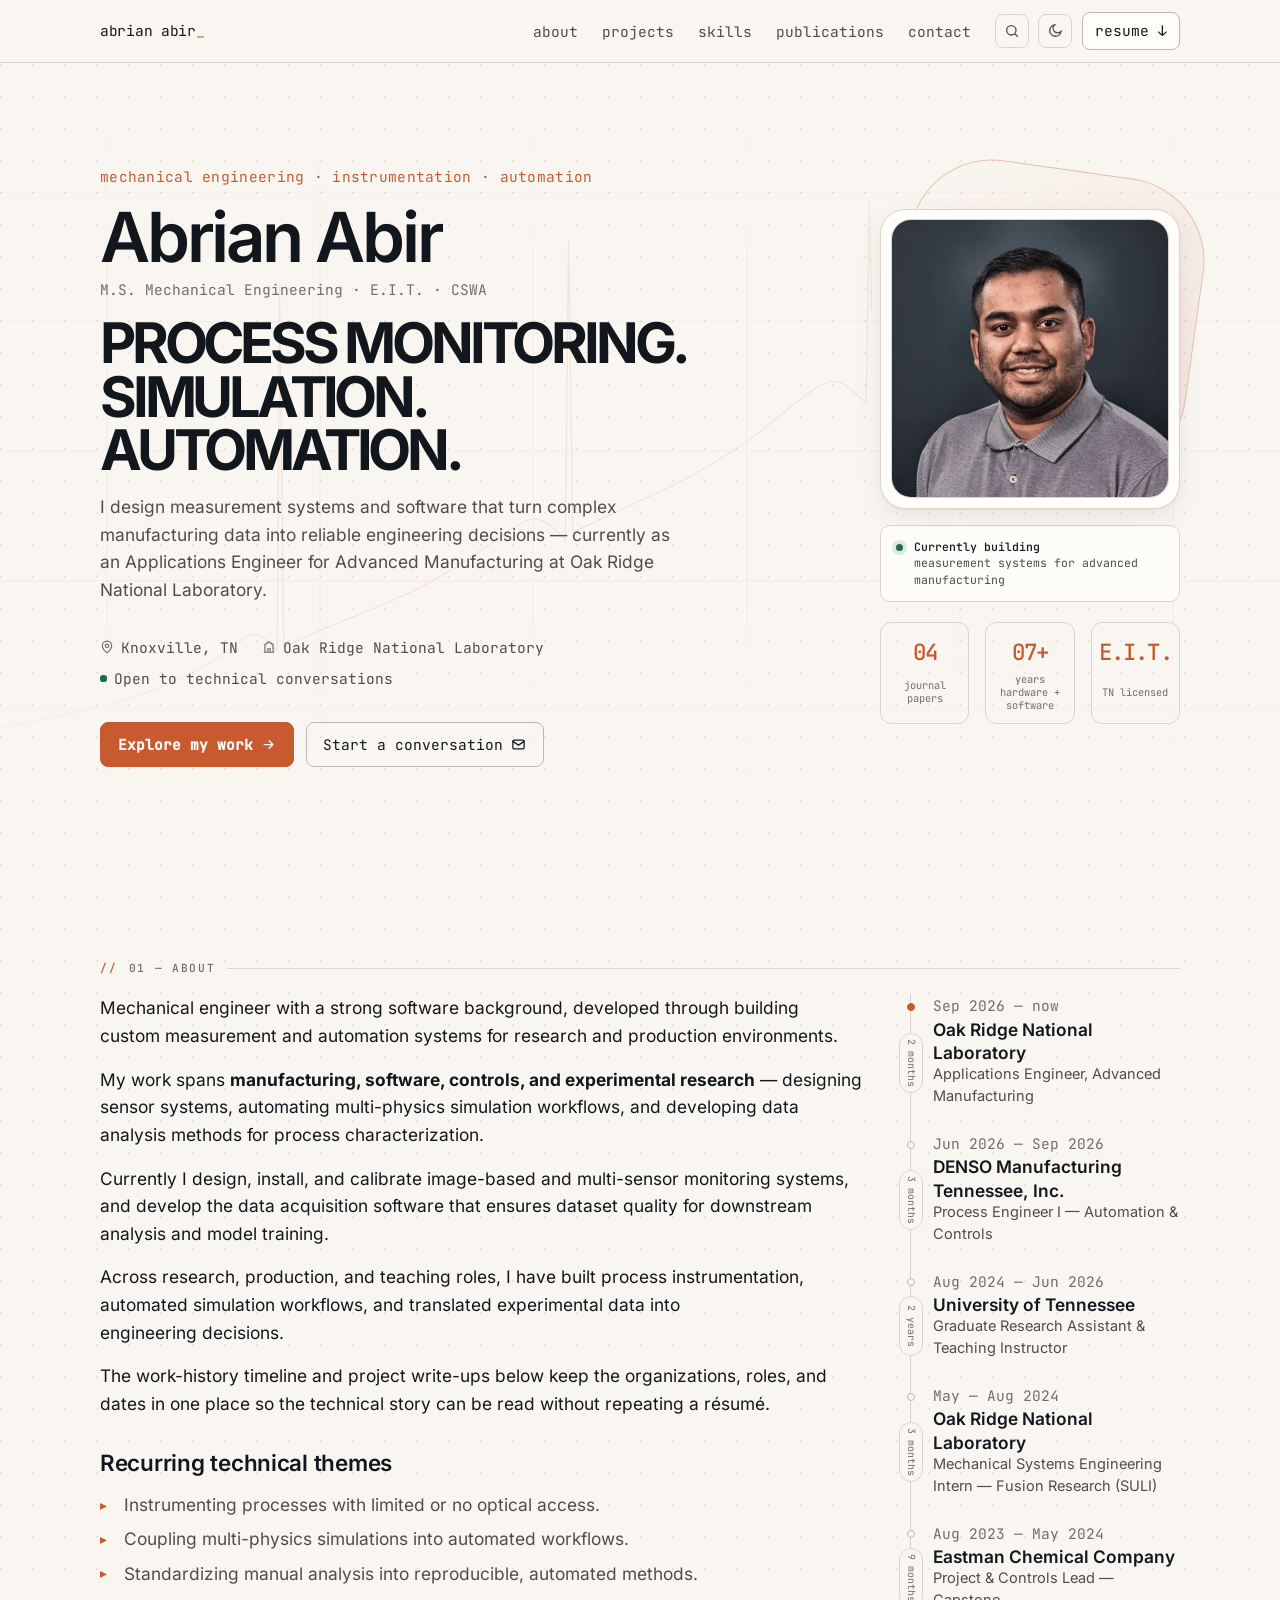
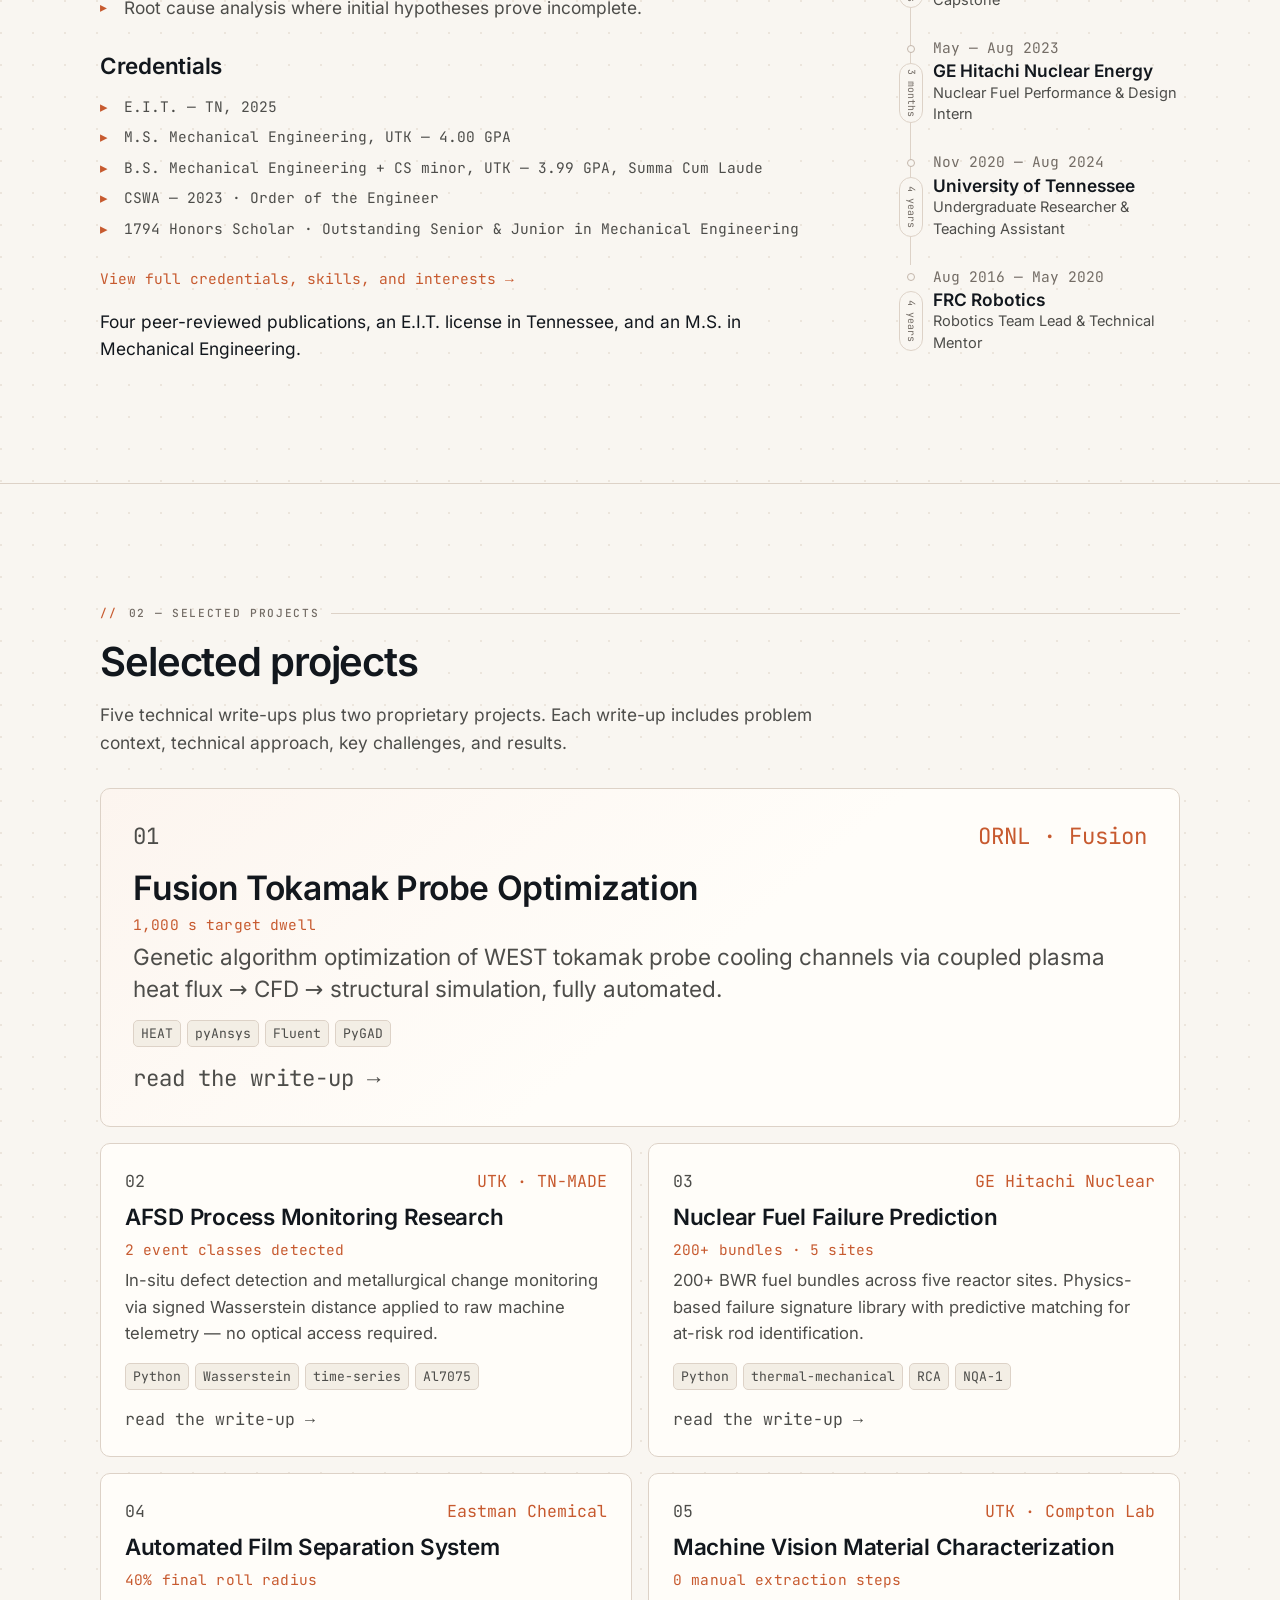
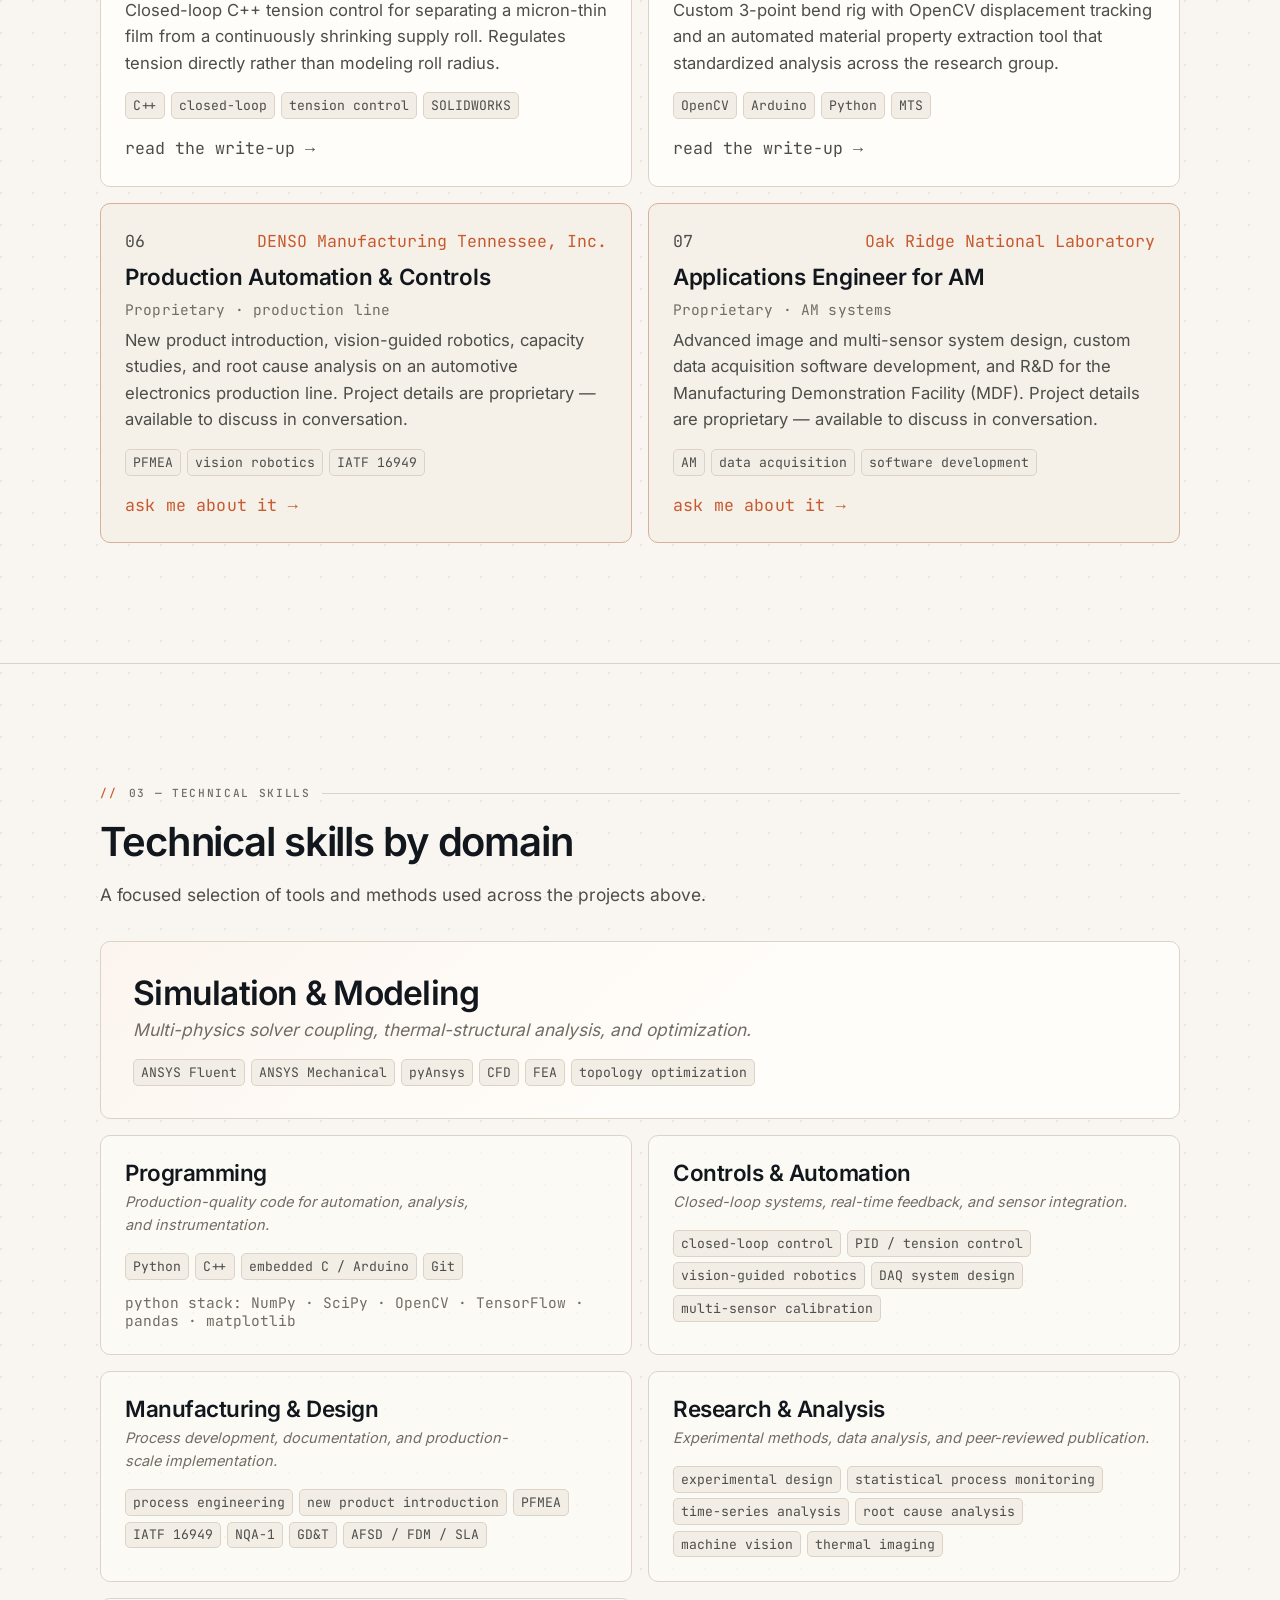
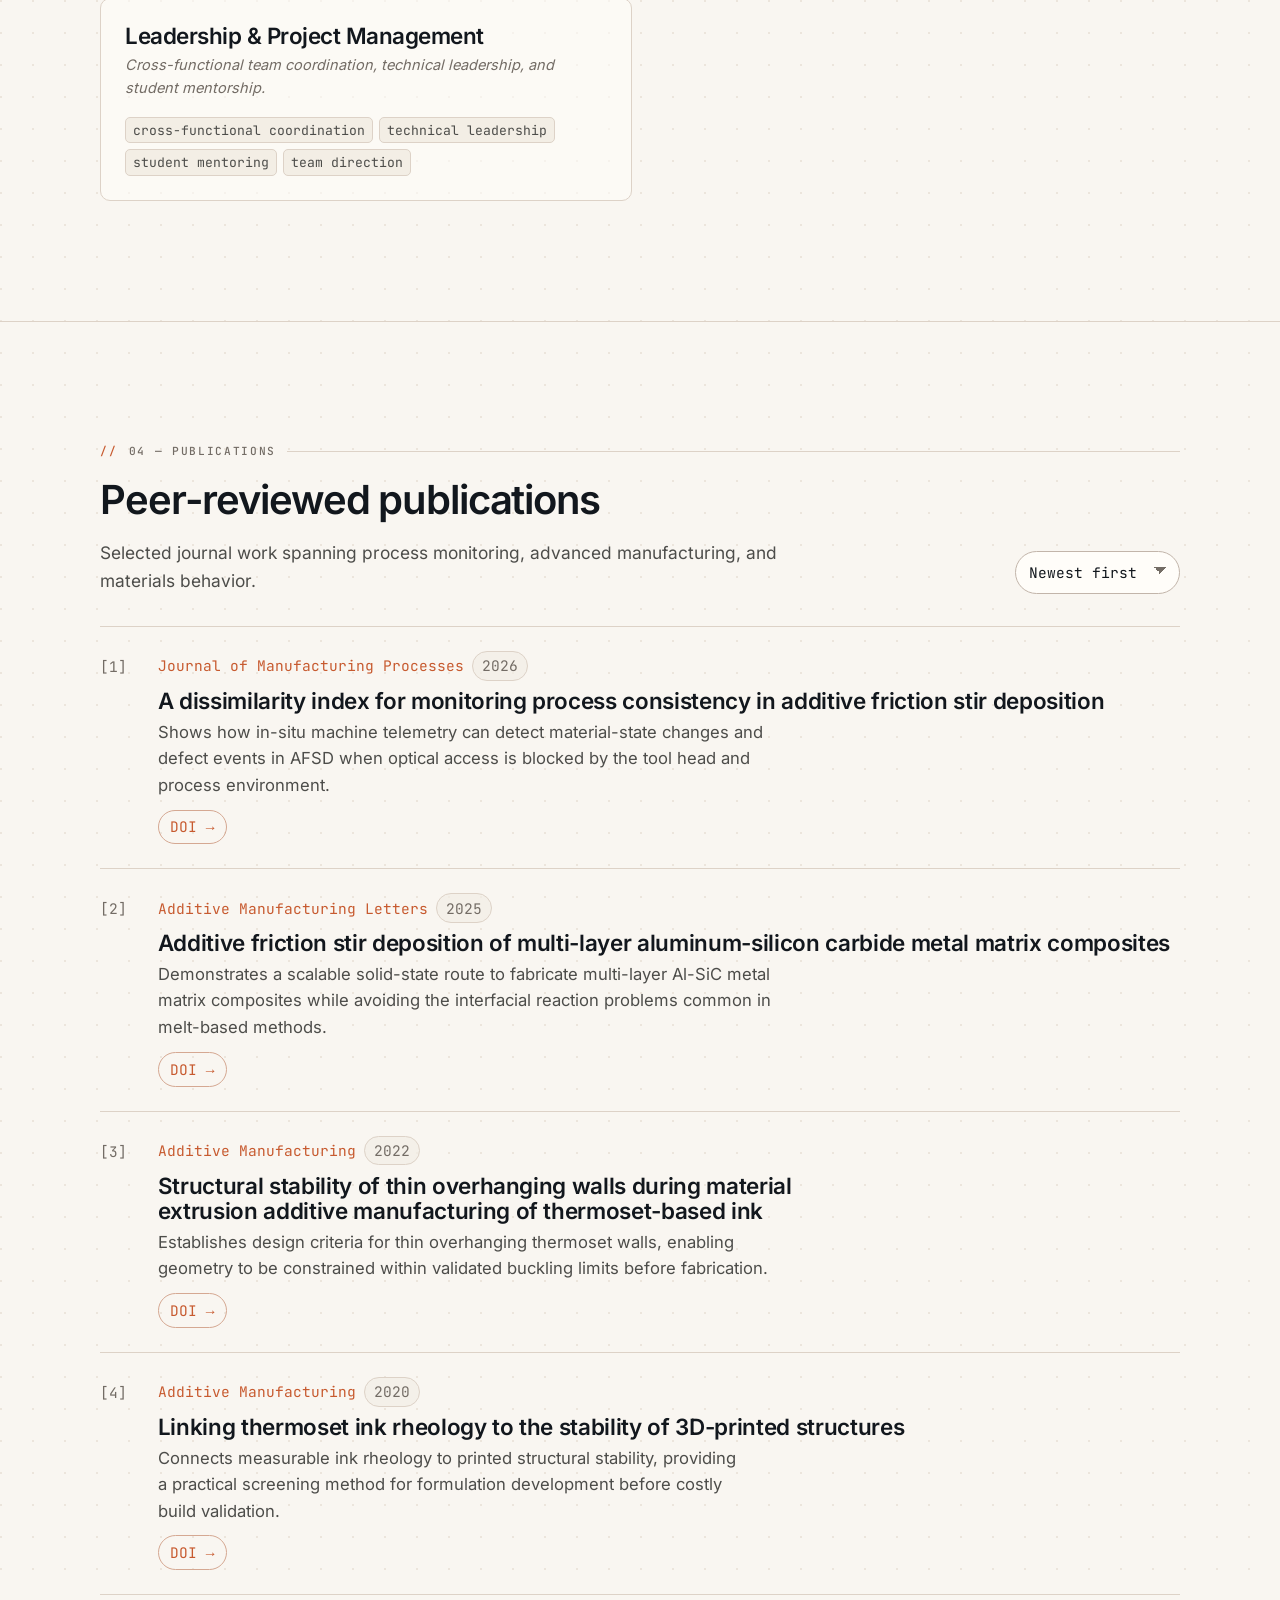
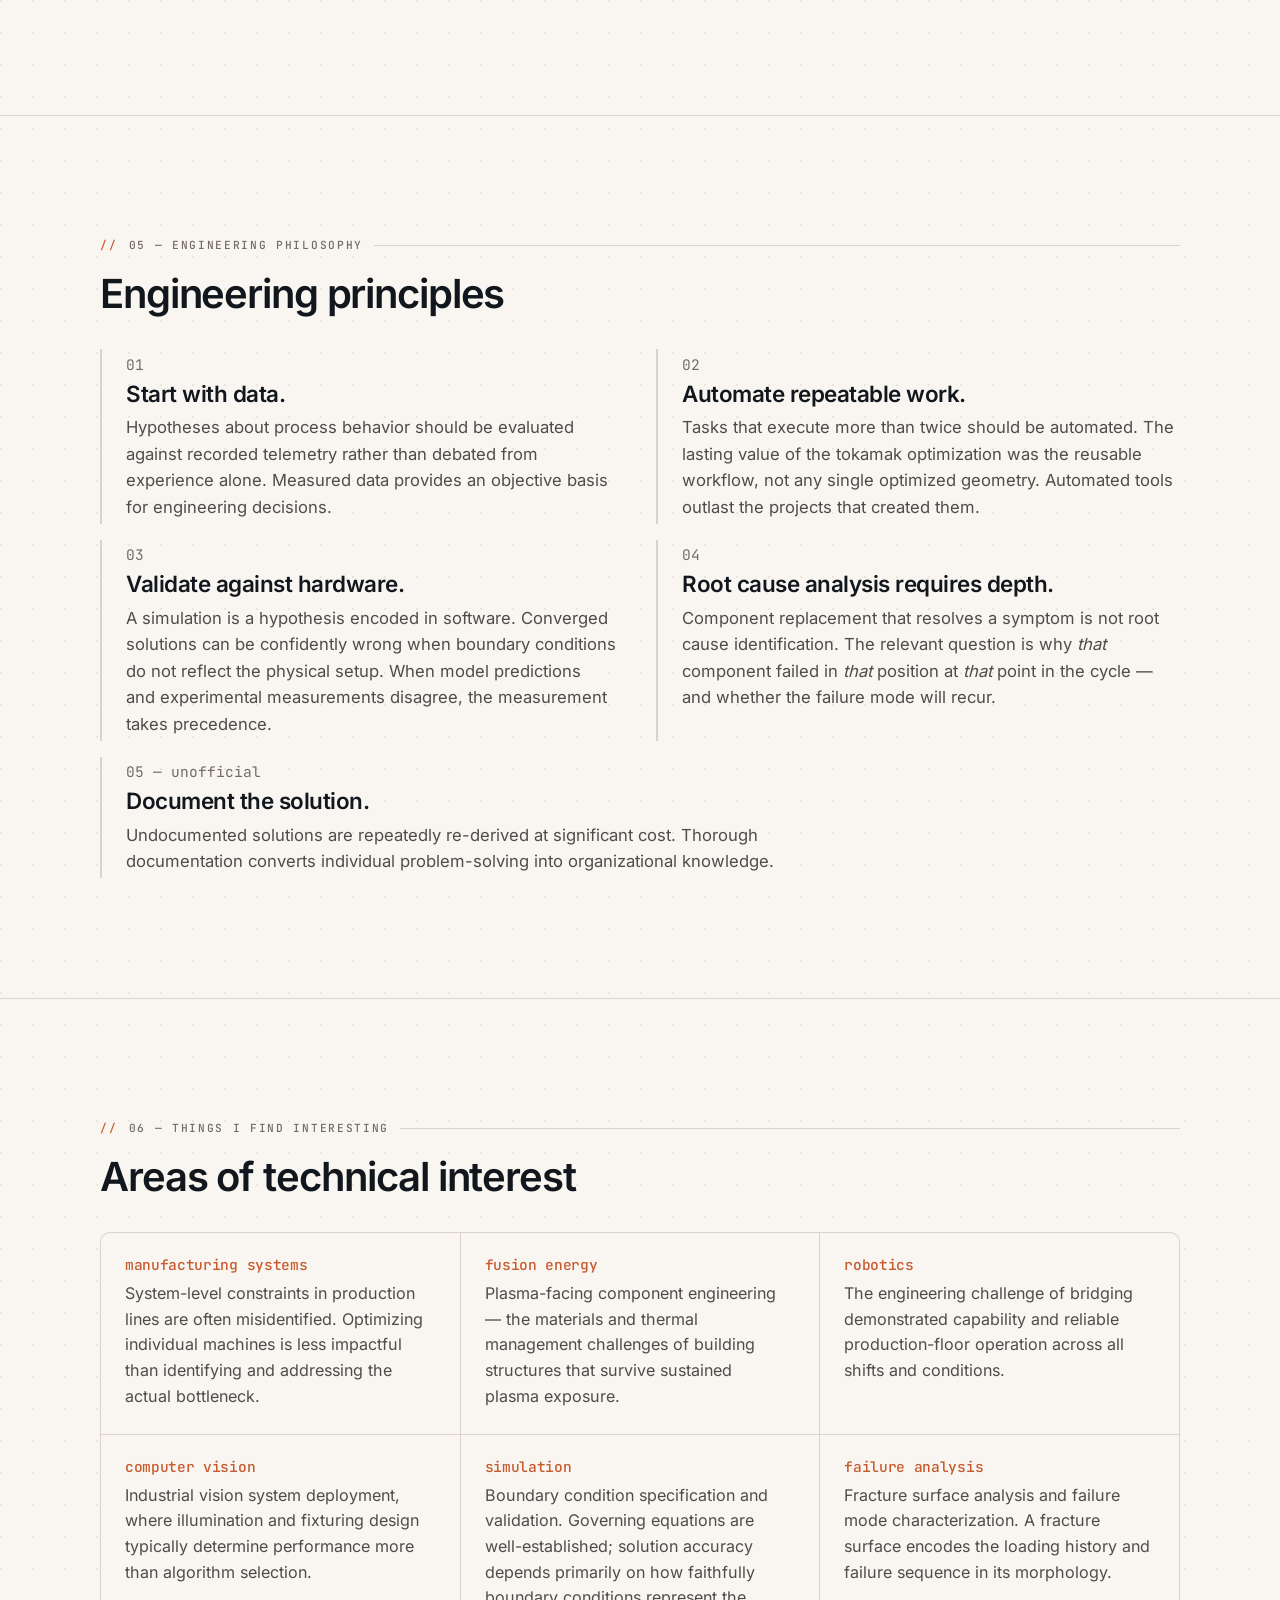
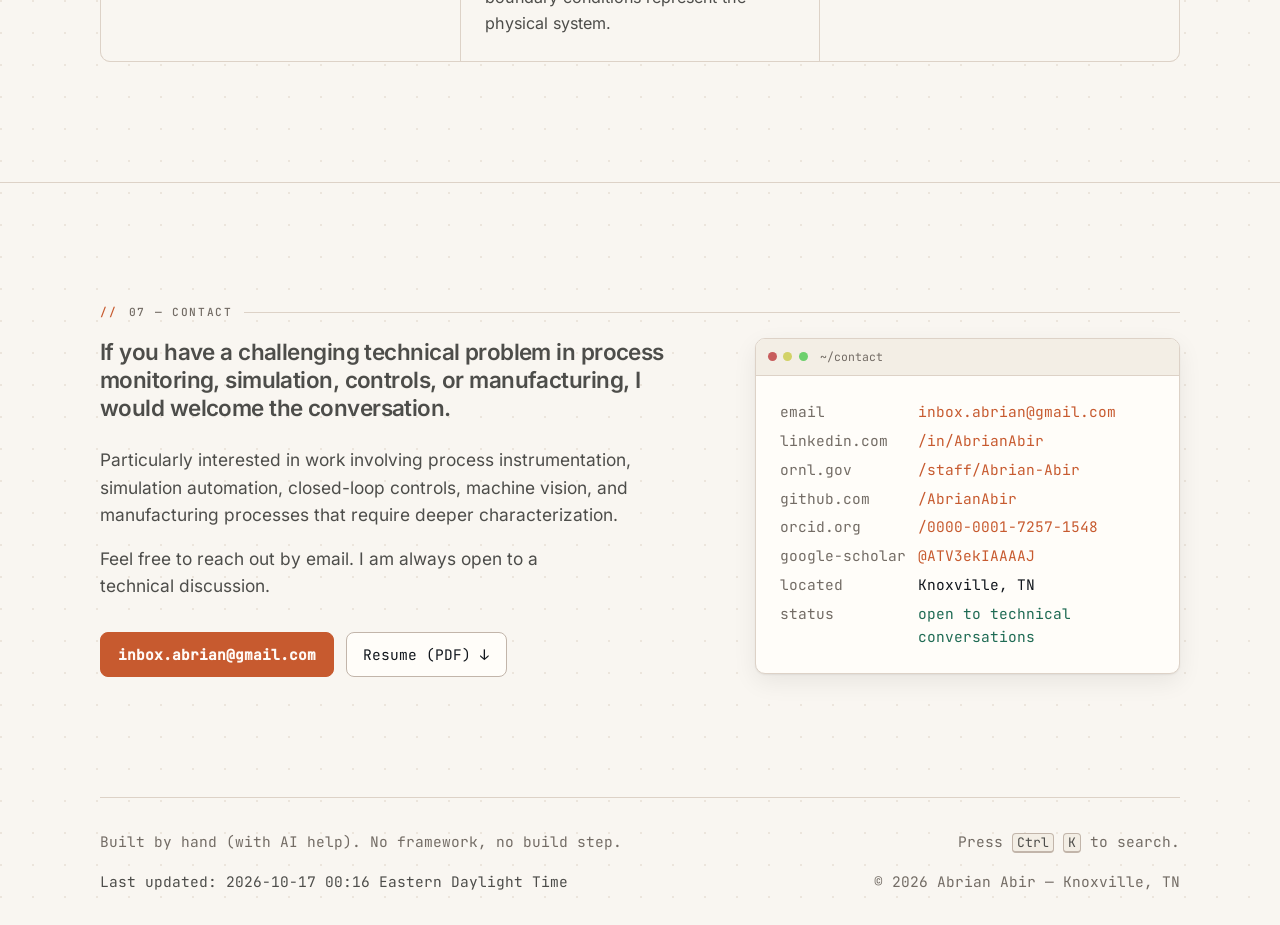
==== commit 9aa9fbfa: "feat: add new project pages and update site styling and navigation" ====
--- a/index.html
+++ b/index.html
@@ -1,4 +1,4 @@
-<!DOCTYPE html><html lang="en" data-theme="dark"><head><meta charset="utf-8"><meta name="viewport" content="width=device-width, initial-scale=1"><title>Abrian Abir — Mechanical Engineer, Instrumentation & Automation</title><meta name="description" content="Abrian Abir — mechanical engineer and E.I.T. specializing in sensor systems, data acquisition, simulation automation, and advanced manufacturing at Oak Ridge National Laboratory."><meta name="author" content="Abrian Abir"><meta name="theme-color" content="#141a23"><link rel="canonical" href="https://abrianabir.github.io/"><meta property="og:type" content="website"><meta property="og:url" content="https://abrianabir.github.io/"><meta property="og:title" content="Abrian Abir — Mechanical Engineer, Instrumentation & Automation"><meta property="og:description" content="Abrian Abir — mechanical engineer and E.I.T. specializing in sensor systems, data acquisition, simulation automation, and advanced manufacturing at Oak Ridge National Laboratory."><meta property="og:image" content="https://abrianabir.github.io/assets/img/og/og-home.png"><meta property="og:image:width" content="1200"><meta property="og:image:height" content="630"><meta property="og:image:alt" content="Abrian Abir — mechanical engineering · instrumentation · automation"><meta name="twitter:card" content="summary_large_image"><meta name="google-site-verification" content="NKCbq-IOS7XesMwCIqltudBgdCa_yDA4b-StoMeJ4Jw"/><link rel="icon" type="image/png" sizes="48x48" href="assets/favicon-48.png"><link rel="preload" as="font" type="font/woff2" href="assets/fonts/inter-latin.woff2" crossorigin><link rel="preload" as="font" type="font/woff2" href="assets/fonts/jetbrains-mono-latin.woff2" crossorigin><link rel="stylesheet" href="assets/css/style.min.css?v=21ad0b4615"><link rel="expect" href="#main" blocking="render"><script>
+<!DOCTYPE html><html lang="en" data-theme="dark"><head><meta charset="utf-8"><meta name="viewport" content="width=device-width, initial-scale=1"><title>Abrian Abir — Mechanical Engineer, Instrumentation & Automation</title><meta name="description" content="Abrian Abir — mechanical engineer and E.I.T. specializing in sensor systems, data acquisition, simulation automation, and advanced manufacturing at Oak Ridge National Laboratory."><meta name="author" content="Abrian Abir"><meta name="theme-color" content="#1a1816"><link rel="canonical" href="https://abrianabir.github.io/"><meta property="og:type" content="website"><meta property="og:url" content="https://abrianabir.github.io/"><meta property="og:title" content="Abrian Abir — Mechanical Engineer, Instrumentation & Automation"><meta property="og:description" content="Abrian Abir — mechanical engineer and E.I.T. specializing in sensor systems, data acquisition, simulation automation, and advanced manufacturing at Oak Ridge National Laboratory."><meta property="og:image" content="https://abrianabir.github.io/assets/img/og/og-home.png"><meta property="og:image:width" content="1200"><meta property="og:image:height" content="630"><meta property="og:image:alt" content="Abrian Abir — mechanical engineering · instrumentation · automation"><meta name="twitter:card" content="summary_large_image"><meta name="google-site-verification" content="NKCbq-IOS7XesMwCIqltudBgdCa_yDA4b-StoMeJ4Jw"/><link rel="icon" type="image/png" sizes="48x48" href="assets/favicon-48.png"><link rel="preload" as="font" type="font/woff2" href="assets/fonts/inter-latin.woff2" crossorigin><link rel="preload" as="font" type="font/woff2" href="assets/fonts/jetbrains-mono-latin.woff2" crossorigin><link rel="stylesheet" href="assets/css/style.min.css?v=aa5a52d2e3"><link rel="expect" href="#main" blocking="render"><script>
   (() => { try {
     const s = localStorage.getItem('theme');
     document.documentElement.dataset.theme =
@@ -20,7 +20,7 @@
       "url": "https://abrianabir.github.io/",
       "name": "Abrian Abir \u2014 Mechanical Engineer, Instrumentation & Automation",
       "description": "Abrian Abir \u2014 mechanical engineer and E.I.T. specializing in sensor systems, data acquisition, simulation automation, and advanced manufacturing at Oak Ridge National Laboratory.",
-      "dateModified": "2026-10-14T22:18:14-04:00",
+      "dateModified": "2026-10-17T00:16:06-04:00",
       "mainEntity": {
         "@id": "https://abrianabir.github.io/#person"
       }
@@ -84,7 +84,7 @@
 fetchpriority="high" decoding="async"></picture></figure><div class="hero__signal"><span class="hero__signal-dot" aria-hidden="true"></span>
 <span><strong>Currently building</strong><br>measurement systems for advanced manufacturing</span></div><div class="hero__stats" aria-label="Profile highlights"><span><strong>04</strong><small>journal papers</small></span>
 <span><strong>07+</strong><small>years hardware + software</small></span>
-<span><strong>E.I.T.</strong><small>TN licensed</small></span></div></div></div></section><section id="about"><div class="wrap"><h2 class="sec-label reveal">01 — about</h2><div class="about-grid"><div class="reveal"><p>Mechanical engineer with a strong software background, developed through building custom measurement and automation systems for research and production environments.</p><p>My work spans <strong>manufacturing, software, controls, and experimental research</strong> — designing sensor systems, automating multi-physics simulation workflows, and developing data analysis methods for process characterization.</p><p>Currently I design, install, and calibrate image-based and multi-sensor monitoring systems, and develop the data acquisition software that ensures dataset quality for downstream analysis and model training.</p><p>Across research, production, and teaching roles, I have built process instrumentation, automated simulation workflows, and translated experimental data into engineering decisions.</p><p>The work-history timeline and project write-ups below keep the organizations, roles, and dates in one place so the technical story can be read without repeating a résumé.</p><h3>Recurring technical themes</h3><ul class="tick-list"><li><span>Instrumenting processes with limited or no optical access.</span></li><li><span>Coupling multi-physics simulations into automated workflows.</span></li><li><span>Standardizing manual analysis into reproducible, automated methods.</span></li><li><span>Root cause analysis where initial hypotheses prove incomplete.</span></li></ul><div class="credentials"><h3>Credentials</h3><ul><li>E.I.T. — TN, 2025</li><li>M.S. Mechanical Engineering, UTK — 4.00 GPA</li><li>B.S. Mechanical Engineering + CS minor, UTK — 3.99 GPA, Summa Cum Laude</li><li>CSWA — 2023 · Order of the Engineer</li><li>1794 Honors Scholar · Outstanding Senior & Junior in Mechanical Engineering</li></ul></div><p class="about-more"><a href="details.html">View full credentials, skills, and interests →</a></p><p class="about-closer">Four peer-reviewed publications, an E.I.T. license in Tennessee, and an M.S. in Mechanical Engineering.</p></div><aside class="reveal" aria-label="Career timeline"><ol class="timeline"><li data-now><span class="yr">Sep 2026 — now</span><div class="timeline__item"><span class="duration" aria-label="1 months worked">1 months</span><div class="timeline__copy"><span class="org">Oak Ridge National Laboratory</span>
+<span><strong>E.I.T.</strong><small>TN licensed</small></span></div></div></div></section><section id="about"><div class="wrap"><h2 class="sec-label reveal">01 — about</h2><div class="about-grid"><div class="reveal"><p>Mechanical engineer with a strong software background, developed through building custom measurement and automation systems for research and production environments.</p><p>My work spans <strong>manufacturing, software, controls, and experimental research</strong> — designing sensor systems, automating multi-physics simulation workflows, and developing data analysis methods for process characterization.</p><p>Currently I design, install, and calibrate image-based and multi-sensor monitoring systems, and develop the data acquisition software that ensures dataset quality for downstream analysis and model training.</p><p>Across research, production, and teaching roles, I have built process instrumentation, automated simulation workflows, and translated experimental data into engineering decisions.</p><p>The work-history timeline and project write-ups below keep the organizations, roles, and dates in one place so the technical story can be read without repeating a résumé.</p><h3>Recurring technical themes</h3><ul class="tick-list"><li><span>Instrumenting processes with limited or no optical access.</span></li><li><span>Coupling multi-physics simulations into automated workflows.</span></li><li><span>Standardizing manual analysis into reproducible, automated methods.</span></li><li><span>Root cause analysis where initial hypotheses prove incomplete.</span></li></ul><div class="credentials"><h3>Credentials</h3><ul><li>E.I.T. — TN, 2025</li><li>M.S. Mechanical Engineering, UTK — 4.00 GPA</li><li>B.S. Mechanical Engineering + CS minor, UTK — 3.99 GPA, Summa Cum Laude</li><li>CSWA — 2023 · Order of the Engineer</li><li>1794 Honors Scholar · Outstanding Senior & Junior in Mechanical Engineering</li></ul></div><p class="about-more"><a href="details.html">View full credentials, skills, and interests →</a></p><p class="about-closer">Four peer-reviewed publications, an E.I.T. license in Tennessee, and an M.S. in Mechanical Engineering.</p></div><aside class="reveal" aria-label="Career timeline"><ol class="timeline"><li data-now><span class="yr">Sep 2026 — now</span><div class="timeline__item"><span class="duration" aria-label="2 months worked">2 months</span><div class="timeline__copy"><span class="org">Oak Ridge National Laboratory</span>
 <span class="role">Applications Engineer, Advanced Manufacturing</span></div></div></li><li><span class="yr">Jun 2026 — Sep 2026</span><div class="timeline__item"><span class="duration" aria-label="3 months worked">3 months</span><div class="timeline__copy"><span class="org">DENSO Manufacturing Tennessee, Inc.</span>
 <span class="role">Process Engineer I — Automation & Controls</span></div></div></li><li><span class="yr">Aug 2024 — Jun 2026</span><div class="timeline__item"><span class="duration" aria-label="2 years worked">2 years</span><div class="timeline__copy"><span class="org">University of Tennessee</span>
 <span class="role">Graduate Research Assistant & Teaching Instructor</span></div></div></li><li><span class="yr">May — Aug 2024</span><div class="timeline__item"><span class="duration" aria-label="3 months worked">3 months</span><div class="timeline__copy"><span class="org">Oak Ridge National Laboratory</span>
@@ -99,5 +99,5 @@
 <span class="year">2020</span></div><h4>Linking thermoset ink rheology to the stability of 3D-printed structures</h4><p class="why">Connects measurable ink rheology to printed structural stability, providing a practical screening method for formulation development before costly build validation.</p><p class="pub__link"><a href="https://doi.org/10.1016/j.addma.2020.101621" target="_blank" rel="noopener" aria-label="DOI for Linking thermoset ink rheology to the stability of 3D-printed structures">DOI →</a></p></div></li></ol></div></section><section id="philosophy"><div class="wrap"><h2 class="sec-label reveal">05 — engineering philosophy</h2><div class="sec-head reveal"><h3>Engineering principles</h3></div><div class="philo"><article class="reveal"><span class="n">01</span><h4>Start with data.</h4><p>Hypotheses about process behavior should be evaluated against recorded telemetry rather than debated from experience alone. Measured data provides an objective basis for engineering decisions.</p></article><article class="reveal"><span class="n">02</span><h4>Automate repeatable work.</h4><p>Tasks that execute more than twice should be automated. The lasting value of the tokamak optimization was the reusable workflow, not any single optimized geometry. Automated tools outlast the projects that created them.</p></article><article class="reveal"><span class="n">03</span><h4>Validate against hardware.</h4><p>A simulation is a hypothesis encoded in software. Converged solutions can be confidently wrong when boundary conditions do not reflect the physical setup. When model predictions and experimental measurements disagree, the measurement takes precedence.</p></article><article class="reveal"><span class="n">04</span><h4>Root cause analysis requires depth.</h4><p>Component replacement that resolves a symptom is not root cause identification. The relevant question is why <em>that</em> component failed in <em>that</em> position at <em>that</em> point in the cycle — and whether the failure mode will recur.</p></article><article class="reveal" style="grid-column:1/-1"><span class="n">05 — unofficial</span><h4>Document the solution.</h4><p>Undocumented solutions are repeatedly re-derived at significant cost. Thorough documentation converts individual problem-solving into organizational knowledge.</p></article></div></div></section><section id="interests"><div class="wrap"><h2 class="sec-label reveal">06 — things i find interesting</h2><div class="sec-head reveal"><h3>Areas of technical interest</h3></div><div class="interests reveal"><div><h4>manufacturing systems</h4><p>System-level constraints in production lines are often misidentified. Optimizing individual machines is less impactful than identifying and addressing the actual bottleneck.</p></div><div><h4>fusion energy</h4><p>Plasma-facing component engineering — the materials and thermal management challenges of building structures that survive sustained plasma exposure.</p></div><div><h4>robotics</h4><p>The engineering challenge of bridging demonstrated capability and reliable production-floor operation across all shifts and conditions.</p></div><div><h4>computer vision</h4><p>Industrial vision system deployment, where illumination and fixturing design typically determine performance more than algorithm selection.</p></div><div><h4>simulation</h4><p>Boundary condition specification and validation. Governing equations are well-established; solution accuracy depends primarily on how faithfully boundary conditions represent the physical system.</p></div><div><h4>failure analysis</h4><p>Fracture surface analysis and failure mode characterization. A fracture surface encodes the loading history and failure sequence in its morphology.</p></div></div></div></section><section id="contact"><div class="wrap"><h2 class="sec-label reveal">07 — contact</h2><div class="contact-grid"><div class="reveal"><p class="contact-lead">If you have a challenging technical problem in process monitoring, simulation, controls, or manufacturing, I would welcome the conversation.</p><p>Particularly interested in work involving process instrumentation, simulation automation, closed-loop controls, machine vision, and manufacturing processes that require deeper characterization.</p><p>Feel free to reach out by email. I am always open to a technical discussion.</p><div class="hero__cta" style="margin-top:2rem"><a class="btn btn--primary" href="mailto:inbox.abrian@gmail.com">inbox.abrian@gmail.com</a>
 <a class="btn" target="_blank" rel="noopener" href="resume.pdf" download>Resume (PDF) ↓</a></div></div><div class="card-term reveal"><div class="card-term__bar"><i style="background: #c85d5d;"></i><i style="background: #d2d267;"></i><i style="background: #6dd06d;"></i><span>~/contact</span></div><dl><dt>email</dt><dd><a href="mailto:inbox.abrian@gmail.com" target="_blank" rel="noopener noreferrer">inbox.abrian@gmail.com</a></dd><dt>linkedin.com</dt><dd><a href="https://linkedin.com/in/AbrianAbir" target="_blank" rel="noopener noreferrer">/in/AbrianAbir</a></dd><dt>ornl.gov</dt><dd><a href="https://www.ornl.gov/staff/Abrian-Abir/" target="_blank" rel="noopener noreferrer">/staff/Abrian-Abir</a></dd><dt>github.com</dt><dd><a href="https://github.com/AbrianAbir" target="_blank" rel="noopener noreferrer">/AbrianAbir</a></dd><dt>orcid.org</dt><dd><a href="https://orcid.org/0000-0001-7257-1548" target="_blank" rel="noopener noreferrer">/0000-0001-7257-1548</a></dd><dt>google-scholar</dt><dd><a href="https://scholar.google.com/citations?user=ATV3ekIAAAAJ" target="_blank" rel="noopener noreferrer">@ATV3ekIAAAAJ</a></dd><dt>located</dt><dd>Knoxville, TN</dd><dt>status</dt><dd style="color:var(--data-green)">open to technical conversations</dd></dl></div></div></div></section></main><footer class="footer wrap"><span>Built by hand (with AI help). No framework, no build step.</span>
 <span>Press <kbd>Ctrl</kbd>&nbsp;<kbd>K</kbd> to search.</span>
-<time class="footer__updated" datetime="2026-10-14T22:18:14-04:00">Last updated: 2026-10-14 22:18 Eastern Daylight Time</time>
+<time class="footer__updated" datetime="2026-10-17T00:16:06-04:00">Last updated: 2026-10-17 00:16 Eastern Daylight Time</time>
 <span>© <span id="yr">2026</span> Abrian Abir — Knoxville, TN</span></footer><dialog class="pal" id="palette" aria-label="Site search"><div class="pal__box"><input id="palette-input" type="text" placeholder="jump to…" autocomplete="off" spellcheck="false" aria-label="Search the site"><ul id="palette-list"><li><a href="#about">About<span>section</span></a></li><li><a href="#projects">Projects<span>section</span></a></li><li><a href="#skills">Skills<span>section</span></a></li><li><a href="#publications">Publications<span>section</span></a></li><li><a href="#philosophy">Philosophy<span>section</span></a></li><li><a href="#interests">Interests<span>section</span></a></li><li><a href="#contact">Contact<span>section</span></a></li><li><a href="#philosophy">Engineering Philosophy<span>section</span></a></li><li><a href="#interests">Things I Find Interesting<span>section</span></a></li><li><a href="projects/tokamak-probe.html">Fusion Tokamak Probe Optimization<span>project</span></a></li><li><a href="projects/afsd-monitoring.html">AFSD Process Monitoring Research<span>project</span></a></li><li><a href="projects/fuel-failure.html">Nuclear Fuel Failure Prediction<span>project</span></a></li><li><a href="projects/film-separator.html">Automated Film Separation System<span>project</span></a></li><li><a href="projects/machine-vision.html">Machine Vision Material Characterization<span>project</span></a></li><li><a href="resume.pdf">Download resume<span>pdf</span></a></li><li><a href="mailto:inbox.abrian@gmail.com">Email Abrian<span>mailto</span></a></li><li><a href="https://github.com/AbrianAbir">GitHub<span>external</span></a></li><li><a href="https://linkedin.com/in/AbrianAbir">LinkedIn<span>external</span></a></li></ul><p class="pal__foot"><kbd>↑</kbd><kbd>↓</kbd> navigate · <kbd>↵</kbd> open · <kbd>esc</kbd> or click outside to close</p></div></dialog><script src="assets/js/main.min.js?v=3e2ff321f8" defer></script></body></html>
--- a/assets/css/style.min.css
+++ b/assets/css/style.min.css
@@ -1 +1 @@
-@font-face{font-family:"Inter";font-style:normal;font-weight:400 700;font-display:swap;src:url("../fonts/inter-latin.woff2") format("woff2")}@font-face{font-family:"JetBrains Mono";font-style:normal;font-weight:400 500;font-display:swap;src:url("../fonts/jetbrains-mono-latin.woff2") format("woff2")}:root{--bg:#f1efe9;--bg-grid:#e3dfd7;--surface:#faf7f2;--surface-2:#f0ece4;--border:#d7d0c5;--border-strong:#b7b0a6;--text:#171b20;--text-dim:#4e4d4a;--text-faint:#7a6f66;--accent:#c75a2f;--accent-alt:#d28a56;--data-green:#2a7d63;--shadow:0 1px 2px rgb(17 17 17 / .08),0 18px 36px rgb(17 17 17 / .08);--font-sans:"Inter",ui-sans-serif,system-ui,-apple-system,"Segoe UI",Roboto,Helvetica,Arial,sans-serif;--font-mono:"JetBrains Mono",ui-monospace,SFMono-Regular,"SF Mono",Menlo,Consolas,"Liberation Mono",monospace;--step--1:clamp(0.75rem,0.75rem + 0.2vw,0.95rem);--step-0:clamp(0.85rem,0.77rem + 0.4vw,1.08rem);--step-1:clamp(1rem,0.86rem + 0.7vw,1.4rem);--step-2:clamp(1.3rem,1.02rem + 1.39vw,2.1rem);--step-3:clamp(1.5rem,1.15rem + 1.74vw,2.5rem);--step-4:clamp(2.25rem,1.92rem + 1.65vw,3.2rem);--step-5:clamp(2.5rem,1.75rem + 3.2vw,4.6rem);--s1:.5rem;--s2:1rem;--s3:1.5rem;--s4:2rem;--s5:3rem;--s6:4.5rem;--s7:7.5rem;--measure:70ch;--wide:1080px;--radius:10px;--ease:cubic-bezier(.22,1,.36,1);--nav-h:62px}[data-theme="light"]{--bg:#f9f6f1;--bg-grid:#ece5dc;--surface:#fffdf9;--surface-2:#f3eee5;--border:#ddd2c7;--border-strong:#c2b5aa;--text:#12171d;--text-dim:#4d4d4a;--text-faint:#736c65;--accent:#c75a2f;--accent-alt:#B85C10;--data-green:#1f6b54;--shadow:0 1px 2px rgb(0 0 0 / .06),0 8px 24px rgb(0 0 0 / .07)}*,*::before,*::after{box-sizing:border-box}*{margin:0}html{-webkit-text-size-adjust:100%;scroll-behavior:smooth;overflow-x:clip}@media (prefers-reduced-motion:reduce){html{scroll-behavior:auto}*,*::before,*::after{animation-duration:.01ms!important;animation-iteration-count:1!important;transition-duration:.01ms!important;scroll-behavior:auto!important}}img,svg,video{display:block;max-width:100%;height:auto}button,input,textarea,select{font:inherit;color:inherit}ul,ol{padding:0}body{background-color:var(--bg);background-image:radial-gradient(circle at 1px 1px,var(--bg-grid) 1px,transparent 0);background-size:32px 32px;color:var(--text);font-family:var(--font-sans);font-size:var(--step-0);line-height:1.6;-webkit-font-smoothing:antialiased;text-rendering:optimizeLegibility;overflow-x:clip}h1,h2,h3,h4{font-weight:600;letter-spacing:-.022em;line-height:1.15;text-wrap:balance}h1{font-size:var(--step-5);letter-spacing:-.045em;line-height:.95}h2{font-size:var(--step-3)}h3{font-size:var(--step-1);letter-spacing:-.012em}h4{font-size:var(--step-0)}p{text-wrap:pretty}a{color:var(--accent);text-decoration:none}a:hover{text-decoration:underline;text-underline-offset:3px}:focus-visible{outline:2px solid var(--accent);outline-offset:3px;border-radius:3px}code,kbd,.mono{font-family:var(--font-mono);font-size:.88em}hr{border:0;height:1px;background:var(--border);margin-block:var(--s5)}::selection{background:color-mix(in srgb,var(--accent) 30%,transparent)}p,li,dd,h1,h2,h3,h4,figcaption{overflow-wrap:break-word}.wrap{width:min(100% - 2.5rem,var(--wide));margin-inline:auto}.prose{max-width:var(--measure)}section[id]{scroll-margin-top:96px;padding-block:var(--s7)}section[id] + section[id]{border-top:1px solid var(--border)}@media (max-width:640px){section[id]{padding-block:var(--s6)}}.skip{position:absolute;left:-9999px;top:0;z-index:999;background:var(--accent);color:var(--bg);padding:.6rem 1rem;border-radius:0 0 var(--radius) 0}.skip:focus{left:0}.nav{position:sticky;top:0;z-index:100;backdrop-filter:blur(14px) saturate(140%);background:color-mix(in srgb,var(--bg) 83%,transparent);border-bottom:1px solid var(--border);transition:border-color .25s var(--ease),background .25s var(--ease)}.nav[data-scrolled="true"]{border-bottom-color:var(--border-strong)}.nav__inner{width:min(100% - 2rem,var(--wide));margin-inline:auto;display:flex;align-items:center;gap:var(--s3);height:var(--nav-h);min-width:0}.nav__brand{font-family:var(--font-mono);font-size:var(--step--1);color:var(--text);letter-spacing:-.02em;margin-right:auto;white-space:nowrap;min-width:0;overflow:hidden;text-overflow:ellipsis;text-transform:lowercase}.nav__brand::after{content:"_";color:var(--accent);animation:blink 1.25s steps(1) infinite}@keyframes blink{50%{opacity:0}}.nav__links{display:flex;gap:var(--s3);list-style:none}.nav__links a{font-family:var(--font-mono);font-size:var(--step--1);color:var(--text-dim);position:relative;padding-block:4px;text-decoration:none;text-transform:lowercase}.nav__links a::after{content:"";position:absolute;left:0;bottom:0;height:1.5px;width:100%;background:var(--accent);transform:scaleX(0);transform-origin:left;transition:transform .28s var(--ease)}.nav__links a:hover{color:var(--text)}.nav__links a:hover::after,.nav__links a[aria-current="true"]::after{transform:scaleX(1)}.nav__links a[aria-current="true"]{color:var(--text)}.nav__actions{display:flex;align-items:center;gap:.6rem;flex:0 0 auto}.icon-btn{display:grid;place-items:center;width:34px;height:34px;background:transparent;border:1px solid var(--border);border-radius:8px;cursor:pointer;color:var(--text-dim);transition:color .2s,border-color .2s,background .2s;flex:0 0 auto}.icon-btn:hover{color:var(--text);border-color:var(--border-strong);background:var(--surface)}.icon-btn svg{width:16px;height:16px}[data-theme="light"] .icon-btn .i-sun,.icon-btn .i-moon{display:none}[data-theme="light"] .icon-btn .i-moon{display:block}.nav__burger{display:none}.nav__burger .i-close{display:none}.nav__burger[aria-expanded="true"] .i-open{display:none}.nav__burger[aria-expanded="true"] .i-close{display:block}.nav__burger svg{width:18px;height:18px}.nav__mobile{display:none;border-top:1px solid var(--border);background:color-mix(in srgb,var(--bg) 96%,transparent);backdrop-filter:blur(14px) saturate(160%);padding:var(--s2) 0 var(--s3);max-height:calc(100dvh - var(--nav-h));overflow-y:auto;overscroll-behavior:contain}.nav__mobile[hidden]{display:none}.nav__mobile ul{list-style:none;width:min(100% - 2.5rem,var(--wide));margin-inline:auto}.nav__mobile a{display:flex;align-items:center;justify-content:space-between;font-family:var(--font-mono);font-size:var(--step-0);color:var(--text);text-decoration:none;padding:.85rem .25rem;border-bottom:1px solid var(--border);min-height:44px;-webkit-tap-highlight-color:transparent}.nav__mobile a::after{content:"→";color:var(--text-faint)}.nav__mobile a:active{color:var(--accent)}.nav__mobile a[aria-current="true"]{color:var(--accent)}.nav__mobile a[aria-current="true"]::after{content:"•";color:var(--accent)}.nav__mobile-cta{width:min(100% - 2.5rem,var(--wide));margin:var(--s3) auto 0;justify-content:center}@media (max-width:760px){.nav__links{display:none}.nav__burger{display:grid}.nav__resume{display:inline-flex;white-space:nowrap}.nav__mobile:not([hidden]){display:block}}@media (max-width:420px){.nav__inner{gap:var(--s2)}.nav__resume{display:none!important}}.btn{display:inline-flex;align-items:center;gap:.5rem;font-family:var(--font-mono);font-size:var(--step--1);padding:.62rem 1.05rem;border-radius:8px;border:1px solid var(--border-strong);color:var(--text);background:var(--surface);text-decoration:none;cursor:pointer;transition:transform .18s var(--ease),border-color .2s,background .2s,color .2s,box-shadow .2s ease}.btn:hover{text-decoration:none;border-color:var(--accent);color:var(--accent);transform:translateY(-1px);box-shadow:0 10px 24px rgb(199 90 47 / .12)}.btn svg{width:15px;height:15px;flex:0 0 auto}.btn--primary{background:var(--accent);color:#fff8f4;border-color:var(--accent);font-weight:600}[data-theme="light"] .btn--primary{color:#fffaf6}.btn--primary:hover{color:#fff8f4;background:color-mix(in srgb,var(--accent) 90%,black 10%)}[data-theme="light"] .btn--primary:hover{color:#fffaf6}.btn--ghost{background:transparent}.btn--sm{padding:.42rem .75rem}.hero{position:relative;padding-block:clamp(3.5rem,8vw,7rem) var(--s6);overflow:hidden}.hero__plot{position:absolute;inset:0;width:100%;height:100%;opacity:.12;pointer-events:none;mask-image:linear-gradient(to bottom,transparent,#000 25%,#000 70%,transparent)}.hero__plot path{fill:none;stroke:var(--accent);stroke-width:1.2;vector-effect:non-scaling-stroke}.hero__plot .grid{stroke:var(--text-faint);stroke-width:.5;opacity:.5}.hero__plot .trace{opacity:0;animation:trace-in 1s var(--ease) .15s forwards}@keyframes trace-in{to{opacity:1}}@media (min-width:821px) and (pointer:fine){.hero__plot .trace{opacity:1;stroke-dasharray:2600;stroke-dashoffset:2600;animation:draw 6s var(--ease) forwards}@keyframes draw{to{stroke-dashoffset:0}}}.hero__copy{min-width:0}.hero__inner{position:relative;z-index:2;display:grid;grid-template-columns:minmax(0,1.08fr) minmax(290px,.72fr);gap:clamp(2rem,6vw,5rem);align-items:center}.hero__portrait{margin:0;position:relative;width:min(100%,300px);aspect-ratio:1;justify-self:end;padding:.6rem;border:1px solid var(--border);border-radius:1.6rem;background:color-mix(in srgb,var(--surface) 88%,white 12%);box-shadow:var(--shadow)}.hero__portrait img{width:100%;height:100%;border-radius:1.25rem;object-fit:cover;object-position:center 18%;background:var(--surface)}.hero__visual{position:relative;display:grid;justify-items:end;gap:var(--s2)}.hero__visual::before{content:"";position:absolute;width:74%;aspect-ratio:1;right:-4%;top:-8%;border:1px solid color-mix(in srgb,var(--accent) 32%,transparent);background:linear-gradient(135deg,transparent 0%,color-mix(in srgb,var(--accent) 10%,transparent) 100%);border-radius:28%;transform:rotate(8deg);pointer-events:none}.hero__signal{display:flex;align-items:flex-start;gap:.7rem;width:min(100%,300px);padding:.8rem .95rem;border:1px solid var(--border);border-radius:var(--radius);background:color-mix(in srgb,var(--surface) 82%,transparent);color:var(--text-dim);font-family:var(--font-mono);font-size:.72rem;line-height:1.45;text-align:left}.hero__signal strong{color:var(--text);font-weight:500}.hero__signal-dot{flex:0 0 auto;width:7px;height:7px;margin-top:.35rem;border-radius:50%;background:var(--data-green);box-shadow:0 0 0 4px color-mix(in srgb,var(--data-green) 14%,transparent)}.hero__stats{display:grid;grid-template-columns:repeat(3,minmax(0,1fr));width:min(100%,300px);gap:var(--s2);padding-top:.25rem}.hero__stats span{display:grid;gap:.15rem;min-width:0;text-align:center;padding:.7rem .4rem;border:1px solid var(--border);border-radius:.7rem;background:rgba(255,255,255,.08)}.hero__stats strong{font-family:var(--font-mono);font-size:var(--step-1);color:var(--accent);font-weight:500;letter-spacing:-.04em}.hero__stats small{color:var(--text-faint);font-family:var(--font-mono);font-size:.65rem;line-height:1.25;overflow-wrap:anywhere}.eyebrow{font-family:var(--font-mono);font-size:var(--step--1);color:var(--accent);text-transform:lowercase;letter-spacing:.02em;margin-bottom:var(--s2)}.hero h1{margin-bottom:.5rem}.hero__creds{font-family:var(--font-mono);font-size:var(--step--1);color:var(--text-faint);margin-bottom:var(--s2)}.hero__headline{font-size:clamp(2.3rem,4.5vw,3.5rem);font-weight:700;letter-spacing:-.075em;line-height:0.95;max-width:20ch;margin-bottom:var(--s2);color:var(--text);text-transform:uppercase;text-wrap:balance}.hero__headline .cursor{display:none}.hero__pitch{max-width:54ch;color:var(--text-dim);font-size:var(--step-0);line-height:1.6;margin-bottom:var(--s4)}.hero__pitch strong{color:var(--text);font-weight:500}.hero__meta{display:flex;flex-wrap:wrap;gap:.5rem 1.5rem;font-family:var(--font-mono);font-size:var(--step--1);color:var(--text-dim);margin-bottom:var(--s4)}.hero__meta span{display:inline-flex;align-items:center;gap:.45rem}.hero__meta svg{width:14px;height:14px;color:var(--text-faint)}.dot{position:relative;width:7px;height:7px;border-radius:50%;background:var(--data-green)}.dot::after{content:"";position:absolute;inset:0;border-radius:50%;background:var(--data-green);animation:pulse 2.4s ease-out infinite;will-change:transform,opacity}@keyframes pulse{0%{transform:scale(1);opacity:.7}70%{transform:scale(3);opacity:0}100%{transform:scale(3);opacity:0}}@media (prefers-reduced-motion:reduce){.dot::after{animation:none}}.hero__cta{display:flex;flex-wrap:wrap;gap:.75rem}@media (max-width:820px){.hero__inner{grid-template-columns:1fr;gap:var(--s4)}.hero__visual{order:-1;justify-items:start;grid-template-columns:auto minmax(0,1fr);align-items:end}.hero__portrait{width:clamp(110px,30vw,150px);justify-self:start;grid-row:span 2}.hero__visual::before{width:150px;left:-4%;right:auto;top:-8%}.hero__signal,.hero__stats{width:auto;max-width:300px}.hero__stats{justify-content:flex-start;gap:var(--s3)}}@media (max-width:640px){.hero{padding-block:1.5rem var(--s6)}.hero__plot{opacity:.06}.hero__visual{grid-template-columns:1fr}.hero__portrait{grid-row:auto}.hero__signal,.hero__stats{width:100%}}.sec-label{font-family:var(--font-mono);font-size:.7rem;font-weight:500;letter-spacing:.15em;line-height:1.7;color:var(--text-faint);margin-bottom:var(--s2);display:flex;align-items:center;gap:.7rem;text-transform:uppercase}.sec-label::before{content:"//";color:var(--accent)}.sec-label::after{content:"";flex:1;height:1px;background:var(--border)}.sec-head{margin-bottom:var(--s4)}.sec-head__row{display:flex;align-items:end;justify-content:space-between;gap:var(--s3)}.sec-head h3{font-size:var(--step-3);letter-spacing:-.028em}.sec-head p{color:var(--text-dim);max-width:var(--measure);margin-top:var(--s2)}@media (max-width:640px){.sec-head__row{flex-direction:column;align-items:flex-start}}.sr-only{position:absolute;width:1px;height:1px;padding:0;margin:-1px;overflow:hidden;clip:rect(0,0,0,0);white-space:nowrap;border:0}.pub-sort{display:flex;align-items:center;justify-content:flex-end;margin-left:auto}.pub-sort__control{appearance:none;-webkit-appearance:none;-moz-appearance:none;border:1px solid var(--border-strong);border-radius:999px;background:var(--surface);color:var(--text);font:inherit;font-family:var(--font-mono);font-size:var(--step--1);padding:.55rem 2.6rem .55rem .85rem;background-image:linear-gradient(45deg,transparent 50%,var(--text-faint) 50%),linear-gradient(135deg,var(--text-faint) 50%,transparent 50%);background-position:calc(100% - 1.1rem) calc(50% - 2px),calc(100% - .8rem) calc(50% - 2px);background-size:.45rem .45rem,.45rem .45rem;background-repeat:no-repeat}.about-grid{display:grid;grid-template-columns:minmax(0,1fr) 270px;gap:var(--s5);align-items:start}@media (max-width:860px){.about-grid{grid-template-columns:1fr;gap:var(--s4)}}.about-grid p{max-width:var(--measure)}.about-grid p + p{margin-top:var(--s2)}.about-grid h3{margin-top:var(--s4);margin-bottom:var(--s2);font-size:var(--step-1)}.about-closer{margin-top:var(--s3)}.about-more{margin-top:var(--s3)}.about-more a{color:var(--accent);font-family:var(--font-mono);font-size:var(--step--1)}.details-page{padding-block:var(--s5) var(--s7)}.details-page h1{font-size:var(--step-3);margin-bottom:var(--s2)}.details-lede{color:var(--text-dim);max-width:58ch;margin-bottom:var(--s5)}.details-page section + section{margin-top:var(--s6)}.timeline{list-style:none;position:sticky;top:96px}.timeline li{position:relative;padding-left:1.4rem;padding-bottom:var(--s3);border-left:1px solid var(--border)}.timeline li:last-child{border-left-color:transparent;padding-bottom:0}.timeline li::before{content:"";position:absolute;left:-4.5px;top:.55rem;width:8px;height:8px;border-radius:50%;background:var(--bg);border:1.5px solid var(--border-strong)}.timeline li[data-now]::before{background:var(--accent);border-color:var(--accent)}.timeline__item{position:relative}.timeline__copy{flex:1;min-width:0}.timeline .org{font-weight:600;font-size:var(--step-0);display:block;line-height:1.35}.timeline .role{color:var(--text-dim);font-size:var(--step--1);display:block;line-height:1.5}.timeline .yr{font-family:var(--font-mono);font-size:var(--step--1);color:var(--text-faint);display:block}.timeline .duration{position:absolute;z-index:1;left:-2.125rem;top:50%;transform:translateY(-50%);font-family:var(--font-mono);font-size:.62rem;color:var(--text-faint);writing-mode:vertical-rl;text-orientation:mixed;white-space:nowrap;display:inline-flex;align-items:center;justify-content:center;width:1.45rem;height:3.75rem;padding:.45rem .2rem;border-radius:999px;background:var(--bg);border:1px solid var(--border)}@media (max-width:640px){.timeline .duration{left:-2.075rem;width:1.35rem;height:4.3rem}}.tick-list{list-style:none;margin-top:var(--s2);max-width:var(--measure)}.tick-list li{position:relative;padding-left:1.5rem;margin-bottom:.4rem;color:var(--text-dim)}.tick-list li::before{content:"▸";position:absolute;left:0;color:var(--accent);font-size:.8em;top:.15em}.tick-list li>span{display:block}.credentials{margin-top:var(--s4)}.credentials h3{margin-top:0}.credentials ul{list-style:none;display:grid;gap:.45rem;max-width:var(--measure)}.credentials li{color:var(--text-dim);font-family:var(--font-mono);font-size:var(--step--1);padding-left:1.5rem;position:relative}.credentials li::before{content:"▸";position:absolute;left:0;color:var(--accent)}.cards{display:grid;gap:var(--s2);grid-template-columns:repeat(2,1fr)}@media (max-width:760px){.cards{grid-template-columns:1fr}}.card{position:relative;display:flex;flex-direction:column;background:var(--surface);border:1px solid var(--border);border-radius:var(--radius);padding:var(--s3);transition:border-color .25s var(--ease),transform .25s var(--ease),box-shadow .25s var(--ease);overflow:hidden}.card::after{content:"";position:absolute;inset:0;pointer-events:none;background:radial-gradient(400px circle at var(--mx,50%) var(--my,0%),color-mix(in srgb,var(--accent) 9%,transparent),transparent 65%);opacity:0;transition:opacity .3s}.card:hover::after{opacity:1}.card__idx{font-family:var(--font-mono);font-size:var(--step--1);color:var(--text-faint);margin-bottom:.6rem;display:flex;justify-content:space-between;gap:1rem}.card__idx .org{color:var(--accent)}.card h3{margin-bottom:.5rem}.card h3 a{color:var(--text)}.card h3 a::after{content:"";position:absolute;inset:0}.card h3 a:hover{color:var(--accent);text-decoration:none}.card p{color:var(--text-dim);font-size:calc(var(--step-0) * .96);flex:1}.card .card__metric{flex:0 0 auto;color:var(--accent);font-family:var(--font-mono);font-size:var(--step--1);letter-spacing:.01em;margin-bottom:.35rem}.card__tags{display:flex;flex-wrap:wrap;gap:.35rem;margin-top:var(--s2)}.card__more{font-family:var(--font-mono);font-size:var(--step--1);color:var(--accent);margin-top:var(--s2)}.card:hover .card__more .arw{transform:translateX(4px)}.card__more .arw{display:inline-block;transition:transform .25s var(--ease)}.card--private{background:color-mix(in srgb,var(--surface-2) 72%,var(--bg));border-color:color-mix(in srgb,var(--accent) 28%,var(--border))}.card--private::after{display:none}.card--private h3{color:var(--text)}.card--private .card__metric{color:var(--text-faint)}.card--private .card__more{color:var(--text-faint);text-transform:lowercase;letter-spacing:.01em}.card--private .card__more a{color:var(--accent);position:relative;z-index:1}.card--private .card__more a:hover{text-decoration:none}@media (min-width:761px){.cards .card:first-child{grid-column:1 / -1;padding:var(--s4);background:linear-gradient(140deg,color-mix(in srgb,var(--accent) 5%,var(--surface)),var(--surface) 55%)}.cards .card:first-child h3{font-size:var(--step-2)}.cards .card:first-child>p{font-size:var(--step-1);line-height:1.4}.cards .card:first-child>p.card__metric{font-size:var(--step--1);line-height:1.4}.cards .card:first-child .card__idx{margin-bottom:var(--s2)}}.tag{font-family:var(--font-mono);font-size:.82rem;color:var(--text-dim);background:var(--surface-2);border:1px solid var(--border);border-radius:5px;padding:.12rem .45rem;white-space:nowrap}.skills{display:grid;gap:var(--s2);grid-template-columns:repeat(2,1fr)}@media (max-width:760px){.skills{grid-template-columns:1fr}}.skillgroup{border:1px solid var(--border);border-radius:var(--radius);padding:var(--s3);background:color-mix(in srgb,var(--surface) 55%,transparent)}.skillgroup h4{font-size:var(--step-1);margin-bottom:.3rem}.skillgroup>p{color:var(--text-faint);font-size:var(--step--1);margin-bottom:var(--s2);font-style:italic}.skillgroup ul{list-style:none;display:flex;flex-wrap:wrap;gap:.35rem}.skillgroup .sub{font-family:var(--font-mono);font-size:var(--step--1);color:var(--text-faint);width:100%;margin-top:.5rem;line-height:1.25}@media (min-width:761px){.skills .skillgroup:first-child{grid-column:1 / -1;padding:var(--s4);background:linear-gradient(140deg,color-mix(in srgb,var(--accent) 5%,var(--surface)),var(--surface) 55%)}.skills .skillgroup:first-child h4{font-size:var(--step-2)}.skills .skillgroup:first-child>p{font-size:var(--step-0);line-height:1.5}}.pubs{list-style:none;counter-reset:pub}.pubs li{border-top:1px solid var(--border);padding-block:var(--s3);display:flex;align-items:flex-start;gap:var(--s2)}.pubs li:last-child{border-bottom:1px solid var(--border)}.pubs li::before{counter-increment:pub;content:"[" counter(pub) "]";font-family:var(--font-mono);font-size:var(--step--1);color:var(--text-faint);padding-top:.25rem;flex:0 0 2.6rem}.pubs li>div{flex:1 1 auto;min-width:0}.pub__meta{display:flex;align-items:center;flex-wrap:wrap;gap:.55rem;margin-bottom:.45rem}.pubs h4{font-size:var(--step-1);font-weight:600;margin-bottom:.3rem;letter-spacing:-.015em}.pubs .journal,.pub__meta .journal{font-family:var(--font-mono);font-size:var(--step--1);color:var(--accent)}.pubs .year,.pub__meta .year{font-family:var(--font-mono);font-size:var(--step--1);color:var(--text-faint);border:1px solid var(--border);border-radius:999px;padding:.14rem .55rem;background:color-mix(in srgb,var(--surface-2) 70%,transparent)}.pubs .why{color:var(--text-dim);font-size:calc(var(--step-0) * .96);max-width:64ch}.pub__link{margin-top:.7rem}.pub__link a{display:inline-flex;align-items:center;gap:.35rem;font-family:var(--font-mono);font-size:var(--step--1);color:var(--accent);border:1px solid color-mix(in srgb,var(--accent) 35%,var(--border));border-radius:999px;padding:.3rem .7rem;transition:background .2s var(--ease),transform .2s var(--ease)}.pub__link a:hover,.pub__link a:focus-visible{background:color-mix(in srgb,var(--accent) 10%,transparent);text-decoration:none;transform:translateY(-1px)}@media (max-width:560px){.pubs li::before{flex-basis:2rem}}.philo{display:grid;gap:var(--s2) var(--s4);grid-template-columns:repeat(2,1fr)}@media (max-width:760px){.philo{grid-template-columns:1fr}}.philo article{border-left:2px solid var(--border);padding:.2rem 0 .2rem var(--s3);transition:border-color .3s var(--ease)}.philo article:hover{border-left-color:var(--accent)}.philo h4{margin-bottom:.5rem;font-size:var(--step-1)}.philo p{color:var(--text-dim);font-size:calc(var(--step-0) * .96);max-width:var(--measure)}.philo .n{font-family:var(--font-mono);font-size:var(--step--1);color:var(--text-faint);display:block;margin-bottom:.3rem}.interests{display:grid;gap:1px;background:var(--border);border:1px solid var(--border);border-radius:var(--radius);overflow:hidden;grid-template-columns:repeat(auto-fill,minmax(275px,1fr))}@media (max-width:560px){.interests{grid-template-columns:1fr}}.interests>div{background:var(--bg);padding:var(--s3);transition:background .25s var(--ease)}.interests>div:hover{background:var(--surface)}.interests h4{font-family:var(--font-mono);font-size:var(--step--1);color:var(--accent);margin-bottom:.45rem;font-weight:500}.interests p{color:var(--text-dim);font-size:calc(var(--step-0) * .93);line-height:1.6}.contact-grid{display:grid;grid-template-columns:minmax(0,1fr) minmax(0,425px);gap:var(--s5);align-items:start}@media (max-width:860px){.contact-grid{grid-template-columns:1fr;gap:var(--s4)}}.contact-lead{font-size:var(--step-1);font-weight:600;letter-spacing:-.025em;line-height:1.25;margin-bottom:var(--s3);max-width:26ch}.contact-grid p{color:var(--text-dim);max-width:var(--measure)}.contact-grid p + p{margin-top:var(--s2)}.card-term{background:var(--surface);border:1px solid var(--border);border-radius:var(--radius);overflow:hidden;box-shadow:var(--shadow)}.card-term__bar{display:flex;align-items:center;gap:.4rem;padding:.55rem .75rem;border-bottom:1px solid var(--border);background:var(--surface-2)}.card-term__bar i{width:9px;height:9px;border-radius:50%;background:var(--border-strong)}.card-term__bar span{font-family:var(--font-mono);font-size:.72rem;color:var(--text-faint);margin-left:.35rem}.card-term dl{margin:0;padding:var(--s3);display:grid;grid-template-columns:8rem 1fr;gap:.35rem .65rem;font-family:var(--font-mono);font-size:var(--step--1)}.card-term dt{color:var(--text-faint)}.card-term dd{margin:0;overflow-wrap:anywhere;min-width:0}@media (max-width:420px){.card-term dl{grid-template-columns:7rem 1fr}}.footer{border-top:1px solid var(--border);padding-block:var(--s4);font-family:var(--font-mono);font-size:var(--step--1);color:var(--text-faint);display:flex;flex-wrap:wrap;gap:var(--s2);justify-content:space-between}.footer a{color:var(--text-dim)}.footer__updated{color:var(--text-dim)}.proj-hero{padding-block:var(--s5) var(--s4);border-bottom:1px solid var(--border)}.backlink{font-family:var(--font-mono);font-size:var(--step--1);color:var(--text-dim);display:inline-block;margin-bottom:var(--s3)}.backlink:hover{color:var(--accent);text-decoration:none}.proj-hero h1{font-size:var(--step-3);margin-bottom:var(--s2);line-height:1.05}.proj-hero .meta{font-family:var(--font-mono);font-size:var(--step--1);color:var(--text-dim);margin-bottom:var(--s3);line-height:1.8}.proj-hero .meta b{color:var(--accent);font-weight:500}.proj-hero .lede{font-size:var(--step-1);color:var(--text-dim);max-width:60ch;line-height:1.6}.proj-layout{display:grid;grid-template-columns:200px minmax(0,1fr);gap:var(--s6);padding-block:var(--s5) var(--s7);align-items:start}@media (max-width:900px){.proj-layout{grid-template-columns:1fr;gap:var(--s3)}}.toc{position:sticky;top:92px}@media (max-width:900px){.toc{position:static}}.toc p{font-family:var(--font-mono);font-size:var(--step--1);color:var(--text-faint);margin-bottom:var(--s2)}.toc ol{list-style:none;counter-reset:toc}.toc li{counter-increment:toc}.toc a{display:block;padding:.28rem 0 .28rem .75rem;border-left:1.5px solid var(--border);font-size:var(--step--1);color:var(--text-dim);transition:color .2s,border-color .2s}.toc a::before{content:"0" counter(toc) "  ";font-family:var(--font-mono);color:var(--text-faint)}.toc a:hover,.toc a[aria-current="true"]{color:var(--text);border-left-color:var(--accent);text-decoration:none}.proj-body>section{scroll-margin-top:92px;padding-block:0 var(--s5);border:0}.proj-body h2{font-size:var(--step-2);margin-bottom:var(--s3);padding-bottom:.6rem;border-bottom:1px solid var(--border)}.proj-body h3{margin:var(--s3) 0 var(--s1)}.proj-body p,.proj-body ul,.proj-body ol{max-width:var(--measure)}.proj-body p,.proj-body li{text-wrap:pretty;hyphens:none;overflow-wrap:break-word}.proj-body p + p,.proj-body p + ul,.proj-body ul + p,.proj-body p + ol,.proj-body ol + p{margin-top:var(--s2)}.proj-body ul:not(.results),.proj-body ol:not(.pipeline){padding-left:1.2rem}.proj-body li{margin-bottom:.5rem;color:var(--text-dim)}.proj-body li strong,.proj-body p strong{color:var(--text);font-weight:600}.proj-body p{color:var(--text-dim)}.proj-body code{background:var(--surface-2);border:1px solid var(--border);border-radius:4px;padding:.08em .35em;color:var(--text);overflow-wrap:break-word}.callout{border:1px solid var(--border);border-left:2px solid var(--accent);background:color-mix(in srgb,var(--surface) 60%,transparent);border-radius:0 var(--radius) var(--radius) 0;padding:var(--s3);margin-block:var(--s3);max-width:var(--measure)}.callout p{color:var(--text)}.callout .lbl{font-family:var(--font-mono);font-size:var(--step--1);color:var(--accent);display:block;margin-bottom:.4rem}figure:not(.hero__portrait){margin:var(--s4) 0}figure img,figure .svgbox{border:1px solid var(--border);border-radius:var(--radius);background:var(--surface);width:100%}figcaption{font-family:var(--font-mono);font-size:var(--step--1);color:var(--text-faint);margin-top:.7rem;line-height:1.6;max-width:var(--measure)}figcaption b{color:var(--text-dim);font-weight:500}@media (min-width:1180px){.proj-body figure{width:calc(100% + 7rem)}}.stack-grid{display:flex;flex-wrap:wrap;gap:.4rem;max-width:var(--measure)}.results{list-style:none;padding:0!important;max-width:var(--measure)}.results li{display:flex;align-items:baseline;gap:.7rem;padding-block:.5rem;margin:0}.results li::before{content:"✓";flex:0 0 1rem;color:var(--data-green);font-weight:700}.results li>span{flex:1 1 auto;min-width:0;display:block;line-height:1.7}.pipeline{list-style:none;counter-reset:step;padding:0!important;max-width:var(--measure)}.pipeline li{counter-increment:step;position:relative;padding-left:2.6rem;padding-bottom:var(--s3);margin:0 0 0 .9rem;border-left:1px solid var(--border)}.pipeline li:last-child{border-left-color:transparent;padding-bottom:0}.pipeline li>span{display:block;line-height:1.7}.pipeline li::before{content:counter(step);position:absolute;left:-.9rem;top:0;width:1.8rem;height:1.8rem;border-radius:50%;background:var(--surface);border:1px solid var(--border-strong);color:var(--accent);font-family:var(--font-mono);font-size:.75rem;display:grid;place-items:center}.proj-nav{display:flex;justify-content:space-between;gap:var(--s2);border-top:1px solid var(--border);padding-top:var(--s3);margin-top:var(--s4);font-family:var(--font-mono);font-size:var(--step--1);flex-wrap:wrap}.proj-nav a{max-width:46%}@media (max-width:620px){.proj-nav a{max-width:100%}}.reveal{opacity:0;transform:translateY(12px)}.reveal.in{opacity:1;transform:none;transition:opacity .5s var(--ease),transform .5s var(--ease)}@media (prefers-reduced-motion:reduce){.reveal{opacity:1;transform:none}}.pal{border:0;padding:0;background:transparent;position:fixed;inset:0;width:min(100% - 2rem,560px);margin-inline:auto;margin-block:12vh auto;max-height:76vh}.pal::backdrop{background:rgb(0 0 0 / .55);backdrop-filter:blur(3px)}.pal[open]{animation:palIn .18s var(--ease)}@keyframes palIn{from{opacity:0;transform:translateY(-8px) scale(.985)}}@media (prefers-reduced-motion:reduce){.pal[open]{animation:none}}.pal__box{background:var(--surface);border:1px solid var(--border-strong);border-radius:12px;box-shadow:var(--shadow);overflow:hidden}.pal input{width:100%;border:0;background:transparent;padding:.95rem 1.1rem;font-family:var(--font-mono);font-size:var(--step-0);border-bottom:1px solid var(--border);outline:none}.pal ul{list-style:none;max-height:46vh;overflow-y:auto;padding:.4rem}.pal li a{display:flex;justify-content:space-between;gap:1rem;align-items:baseline;padding:.55rem .7rem;border-radius:7px;color:var(--text);font-size:var(--step--1)}.pal li a:hover,.pal li a:focus-visible,.pal li a.is-active{background:var(--surface-2);text-decoration:none;color:var(--accent)}.pal li a span{font-family:var(--font-mono);color:var(--text-faint);font-size:.72rem;flex:0 0 auto}.pal__empty{padding:1.1rem;color:var(--text-faint);font-family:var(--font-mono);font-size:var(--step--1)}.pal__foot{border-top:1px solid var(--border);padding:.5rem .8rem;font-family:var(--font-mono);font-size:.7rem;color:var(--text-faint)}kbd{border:1px solid var(--border-strong);border-bottom-width:2px;border-radius:4px;padding:0 .3em;background:var(--surface-2);color:var(--text-dim);font-size:.9em}.progress{position:fixed;top:0;left:0;height:2px;z-index:200;background:var(--accent);width:100%;transform:scaleX(0);transform-origin:0 50%;will-change:transform}@media print{.nav,.nav__mobile,.progress,.hero__plot,.pal,.btn,.toc{display:none!important}.hero__inner{grid-template-columns:1fr}.hero__portrait{width:90px}body{background:#fff;color:#000}a{color:#000;text-decoration:underline}section[id]{padding-block:1rem;break-inside:avoid}.proj-layout{grid-template-columns:1fr}.proj-body figure{width:100%}}@view-transition{navigation:auto}@media (prefers-reduced-motion:reduce){@view-transition{navigation:none}}:root{--vt-dur:.42s;--vt-ease:cubic-bezier(.22,1,.36,1)}html[data-vt-arriving]{scroll-behavior:auto!important}.nav{view-transition-name:site-nav}.footer{view-transition-name:site-footer}.progress{view-transition-name:site-progress}::view-transition-group(site-progress){animation:none}::view-transition-old(site-progress),::view-transition-new(site-progress){animation:none;opacity:1}::view-transition-group(site-nav),::view-transition-group(site-footer){animation-duration:var(--vt-dur);animation-timing-function:var(--vt-ease)}::view-transition-old(site-nav),::view-transition-new(site-nav),::view-transition-old(site-footer),::view-transition-new(site-footer){animation:none;opacity:1}::view-transition-group(root){animation-duration:var(--vt-dur);animation-timing-function:var(--vt-ease);animation-fill-mode:both}::view-transition-old(root){animation:vt-out .24s var(--vt-ease) both}::view-transition-new(root){animation:vt-in .34s .06s var(--vt-ease) both}@keyframes vt-out{to{opacity:0;transform:translate3d(-2.5%,0,0) scale(.985);filter:blur(2px)}}@keyframes vt-in{from{opacity:0;transform:translate3d(2.5%,0,0) scale(1.012);filter:blur(2px)}}html[data-vt-dir="back"]::view-transition-old(root){animation-name:vt-out-back}html[data-vt-dir="back"]::view-transition-new(root){animation-name:vt-in-back}@keyframes vt-out-back{to{opacity:0;transform:translate3d(2.5%,0,0) scale(.985);filter:blur(2px)}}@keyframes vt-in-back{from{opacity:0;transform:translate3d(-2.5%,0,0) scale(1.012);filter:blur(2px)}}.vt-card{view-transition-name:vt-card}.vt-title{view-transition-name:vt-title}.proj-hero{view-transition-name:vt-card}::view-transition-group(vt-card),::view-transition-group(vt-title){animation-duration:var(--vt-dur);animation-timing-function:var(--vt-ease);z-index:3;animation-fill-mode:both}::view-transition-old(vt-card),::view-transition-new(vt-card),::view-transition-old(vt-title),::view-transition-new(vt-title){height:100%;object-fit:contain;overflow:clip}::view-transition-old(vt-title){animation:vt-title-out .18s var(--vt-ease) both}::view-transition-new(vt-title){animation:vt-title-in .30s .08s var(--vt-ease) both}::view-transition-old(vt-card){animation:vt-card-out .24s var(--vt-ease) both}::view-transition-new(vt-card){animation:vt-card-in .34s .06s var(--vt-ease) both}@keyframes vt-title-out{to{opacity:0;transform:translateY(-10px) scale(.98)}}@keyframes vt-title-in{from{opacity:0;transform:translateY(10px) scale(1.02)}}@keyframes vt-card-out{to{opacity:0;transform:scale(.94);border-radius:18px}}@keyframes vt-card-in{from{opacity:0;transform:scale(1.04);border-radius:18px}}html[data-vt-arriving] .reveal{opacity:1;transform:none;transition:none}html[data-vt-arriving] .hero__plot .trace{animation:none;stroke-dashoffset:0;opacity:1}.vt-card{transform:none!important}+@font-face{font-family:"Inter";font-style:normal;font-weight:400 700;font-display:swap;src:url("../fonts/inter-latin.woff2") format("woff2")}@font-face{font-family:"JetBrains Mono";font-style:normal;font-weight:400 500;font-display:swap;src:url("../fonts/jetbrains-mono-latin.woff2") format("woff2")}:root{--bg:#1a1816;--bg-grid:#282420;--surface:#24211e;--surface-2:#2e2a25;--border:#3d3731;--border-strong:#595046;--text:#f1eee6;--text-dim:#b8b0a2;--text-faint:#9c9486;--accent:#e07246;--accent-alt:#f09558;--data-green:#38a178;--shadow:0 1px 2px rgb(0 0 0 / .4),0 18px 36px rgb(0 0 0 / .35);--font-sans:"Inter",ui-sans-serif,system-ui,-apple-system,"Segoe UI",Roboto,Helvetica,Arial,sans-serif;--font-mono:"JetBrains Mono",ui-monospace,SFMono-Regular,"SF Mono",Menlo,Consolas,"Liberation Mono",monospace;--step--1:clamp(0.75rem,0.75rem + 0.2vw,0.95rem);--step-0:clamp(0.85rem,0.77rem + 0.4vw,1.08rem);--step-1:clamp(1rem,0.86rem + 0.7vw,1.4rem);--step-2:clamp(1.3rem,1.02rem + 1.39vw,2.1rem);--step-3:clamp(1.5rem,1.15rem + 1.74vw,2.5rem);--step-4:clamp(2.25rem,1.92rem + 1.65vw,3.2rem);--step-5:clamp(2.5rem,1.75rem + 3.2vw,4.6rem);--s1:.5rem;--s2:1rem;--s3:1.5rem;--s4:2rem;--s5:3rem;--s6:4.5rem;--s7:7.5rem;--measure:70ch;--wide:1080px;--radius:10px;--ease:cubic-bezier(.22,1,.36,1);--nav-h:62px}[data-theme="light"]{--bg:#f9f6f1;--bg-grid:#ece5dc;--surface:#fffdf9;--surface-2:#f3eee5;--border:#ddd2c7;--border-strong:#c2b5aa;--text:#12171d;--text-dim:#4d4d4a;--text-faint:#736c65;--accent:#c75a2f;--accent-alt:#B85C10;--data-green:#1f6b54;--shadow:0 1px 2px rgb(0 0 0 / .06),0 8px 24px rgb(0 0 0 / .07)}*,*::before,*::after{box-sizing:border-box}*{margin:0}html{-webkit-text-size-adjust:100%;scroll-behavior:smooth;overflow-x:clip}@media (prefers-reduced-motion:reduce){html{scroll-behavior:auto}*,*::before,*::after{animation-duration:.01ms!important;animation-iteration-count:1!important;transition-duration:.01ms!important;scroll-behavior:auto!important}}img,svg,video{display:block;max-width:100%;height:auto}button,input,textarea,select{font:inherit;color:inherit}ul,ol{padding:0}body{background-color:var(--bg);background-image:radial-gradient(circle at 1px 1px,var(--bg-grid) 1px,transparent 0);background-size:32px 32px;color:var(--text);font-family:var(--font-sans);font-size:var(--step-0);line-height:1.6;-webkit-font-smoothing:antialiased;text-rendering:optimizeLegibility;overflow-x:clip}h1,h2,h3,h4{font-weight:600;letter-spacing:-.022em;line-height:1.15;text-wrap:balance}h1{font-size:var(--step-5);letter-spacing:-.045em;line-height:.95}h2{font-size:var(--step-3)}h3{font-size:var(--step-1);letter-spacing:-.012em}h4{font-size:var(--step-0)}p{text-wrap:pretty}a{color:var(--accent);text-decoration:none}a:hover{text-decoration:underline;text-underline-offset:3px}:focus-visible{outline:2px solid var(--accent);outline-offset:3px;border-radius:3px}code,kbd,.mono{font-family:var(--font-mono);font-size:.88em}hr{border:0;height:1px;background:var(--border);margin-block:var(--s5)}::selection{background:color-mix(in srgb,var(--accent) 30%,transparent)}p,li,dd,h1,h2,h3,h4,figcaption{overflow-wrap:break-word}.wrap{width:min(100% - 2.5rem,var(--wide));margin-inline:auto}.prose{max-width:var(--measure)}section[id]{scroll-margin-top:96px;padding-block:var(--s7)}section[id]+section[id]{border-top:1px solid var(--border)}@media (max-width:640px){section[id]{padding-block:var(--s6)}}.skip{position:absolute;left:-9999px;top:0;z-index:999;background:var(--accent);color:var(--bg);padding:.6rem 1rem;border-radius:0 0 var(--radius) 0}.skip:focus{left:0}.nav{position:sticky;top:0;z-index:100;backdrop-filter:blur(14px) saturate(140%);background:color-mix(in srgb,var(--bg) 83%,transparent);border-bottom:1px solid var(--border);transition:border-color .25s var(--ease),background .25s var(--ease)}.nav[data-scrolled="true"]{border-bottom-color:var(--border-strong)}.nav__inner{width:min(100% - 2rem,var(--wide));margin-inline:auto;display:flex;align-items:center;gap:var(--s3);height:var(--nav-h);min-width:0}.nav__brand{font-family:var(--font-mono);font-size:var(--step--1);color:var(--text);letter-spacing:-.02em;margin-right:auto;white-space:nowrap;min-width:0;overflow:hidden;text-overflow:ellipsis;text-transform:lowercase}.nav__brand::after{content:"_";color:var(--accent);animation:blink 1.25s steps(1) infinite}@keyframes blink{50%{opacity:0}}.nav__links{display:flex;gap:var(--s3);list-style:none}.nav__links a{font-family:var(--font-mono);font-size:var(--step--1);color:var(--text-dim);position:relative;padding-block:4px;text-decoration:none;text-transform:lowercase}.nav__links a::after{content:"";position:absolute;left:0;bottom:0;height:1.5px;width:100%;background:var(--accent);transform:scaleX(0);transform-origin:left;transition:transform .28s var(--ease)}.nav__links a:hover{color:var(--text)}.nav__links a:hover::after,.nav__links a[aria-current="true"]::after{transform:scaleX(1)}.nav__links a[aria-current="true"]{color:var(--text)}.nav__actions{display:flex;align-items:center;gap:.6rem;flex:0 0 auto}.icon-btn{display:grid;place-items:center;width:34px;height:34px;background:transparent;border:1px solid var(--border);border-radius:8px;cursor:pointer;color:var(--text-dim);transition:color .2s,border-color .2s,background .2s;flex:0 0 auto}.icon-btn:hover{color:var(--text);border-color:var(--border-strong);background:var(--surface)}.icon-btn svg{width:16px;height:16px}[data-theme="light"] .icon-btn .i-sun,.icon-btn .i-moon{display:none}[data-theme="light"] .icon-btn .i-moon{display:block}.nav__burger{display:none}.nav__burger .i-close{display:none}.nav__burger[aria-expanded="true"] .i-open{display:none}.nav__burger[aria-expanded="true"] .i-close{display:block}.nav__burger svg{width:18px;height:18px}.nav__mobile{display:none;border-top:1px solid var(--border);background:color-mix(in srgb,var(--bg) 96%,transparent);backdrop-filter:blur(14px) saturate(160%);padding:var(--s2) 0 var(--s3);max-height:calc(100dvh - var(--nav-h));overflow-y:auto;overscroll-behavior:contain}.nav__mobile[hidden]{display:none}.nav__mobile ul{list-style:none;width:min(100% - 2.5rem,var(--wide));margin-inline:auto}.nav__mobile a{display:flex;align-items:center;justify-content:space-between;font-family:var(--font-mono);font-size:var(--step-0);color:var(--text);text-decoration:none;padding:.85rem .25rem;border-bottom:1px solid var(--border);min-height:44px;-webkit-tap-highlight-color:transparent}.nav__mobile a::after{content:"→";color:var(--text-faint)}.nav__mobile a:active{color:var(--accent)}.nav__mobile a[aria-current="true"]{color:var(--accent)}.nav__mobile a[aria-current="true"]::after{content:"•";color:var(--accent)}.nav__mobile-cta{width:min(100% - 2.5rem,var(--wide));margin:var(--s3) auto 0;justify-content:center}@media (max-width:760px){.nav__links{display:none}.nav__burger{display:grid}.nav__resume{display:inline-flex;white-space:nowrap}.nav__mobile:not([hidden]){display:block}}@media (max-width:420px){.nav__inner{gap:var(--s2)}.nav__resume{display:none!important}}.btn{display:inline-flex;align-items:center;gap:.5rem;font-family:var(--font-mono);font-size:var(--step--1);padding:.62rem 1.05rem;border-radius:8px;border:1px solid var(--border-strong);color:var(--text);background:var(--surface);text-decoration:none;cursor:pointer;transition:transform .18s var(--ease),border-color .2s,background .2s,color .2s,box-shadow .2s ease}.btn:hover{text-decoration:none;border-color:var(--accent);color:var(--accent);transform:translateY(-1px);box-shadow:0 10px 24px rgb(199 90 47 / .12)}.btn svg{width:15px;height:15px;flex:0 0 auto}.btn--primary{background:var(--accent);color:#fff8f4;border-color:var(--accent);font-weight:600}[data-theme="light"] .btn--primary{color:#fffaf6}.btn--primary:hover{color:#fff8f4;background:color-mix(in srgb,var(--accent) 90%,black 10%)}[data-theme="light"] .btn--primary:hover{color:#fffaf6}.btn--ghost{background:transparent}.btn--sm{padding:.42rem .75rem}.hero{position:relative;padding-block:clamp(3.5rem,8vw,7rem) var(--s6);overflow:hidden}.hero__plot{position:absolute;inset:0;width:100%;height:100%;opacity:.12;pointer-events:none;mask-image:linear-gradient(to bottom,transparent,#000 25%,#000 70%,transparent)}.hero__plot path{fill:none;stroke:var(--accent);stroke-width:1.2;vector-effect:non-scaling-stroke}.hero__plot .grid{stroke:var(--text-faint);stroke-width:.5;opacity:.5}.hero__plot .trace{opacity:0;animation:trace-in 1s var(--ease) .15s forwards}@keyframes trace-in{to{opacity:1}}@media (min-width:821px) and (pointer:fine){.hero__plot .trace{opacity:1;stroke-dasharray:2600;stroke-dashoffset:2600;animation:draw 6s var(--ease) forwards}@keyframes draw{to{stroke-dashoffset:0}}}.hero__copy{min-width:0}.hero__inner{position:relative;z-index:2;display:grid;grid-template-columns:minmax(0,1.08fr) minmax(290px,.72fr);gap:clamp(2rem,6vw,5rem);align-items:center}.hero__portrait{margin:0;position:relative;width:min(100%,300px);aspect-ratio:1;justify-self:end;padding:.6rem;border:1px solid var(--border);border-radius:1.6rem;background:color-mix(in srgb,var(--surface) 88%,white 12%);box-shadow:var(--shadow)}.hero__portrait img{width:100%;height:100%;border-radius:1.25rem;object-fit:cover;object-position:center 18%;background:var(--surface)}.hero__visual{position:relative;display:grid;justify-items:end;gap:var(--s2)}.hero__visual::before{content:"";position:absolute;width:74%;aspect-ratio:1;right:-4%;top:-8%;border:1px solid color-mix(in srgb,var(--accent) 32%,transparent);background:linear-gradient(135deg,transparent 0%,color-mix(in srgb,var(--accent) 10%,transparent) 100%);border-radius:28%;transform:rotate(8deg);pointer-events:none}.hero__signal{display:flex;align-items:flex-start;gap:.7rem;width:min(100%,300px);padding:.8rem .95rem;border:1px solid var(--border);border-radius:var(--radius);background:color-mix(in srgb,var(--surface) 82%,transparent);color:var(--text-dim);font-family:var(--font-mono);font-size:.72rem;line-height:1.45;text-align:left}.hero__signal strong{color:var(--text);font-weight:500}.hero__signal-dot{flex:0 0 auto;width:7px;height:7px;margin-top:.35rem;border-radius:50%;background:var(--data-green);box-shadow:0 0 0 4px color-mix(in srgb,var(--data-green) 14%,transparent)}.hero__stats{display:grid;grid-template-columns:repeat(3,minmax(0,1fr));width:min(100%,300px);gap:var(--s2);padding-top:.25rem}.hero__stats span{display:grid;gap:.15rem;min-width:0;text-align:center;padding:.7rem .4rem;border:1px solid var(--border);border-radius:.7rem;background:rgba(255,255,255,.08)}.hero__stats strong{font-family:var(--font-mono);font-size:var(--step-1);color:var(--accent);font-weight:500;letter-spacing:-.04em}.hero__stats small{color:var(--text-faint);font-family:var(--font-mono);font-size:.65rem;line-height:1.25;overflow-wrap:anywhere}.eyebrow{font-family:var(--font-mono);font-size:var(--step--1);color:var(--accent);text-transform:lowercase;letter-spacing:.02em;margin-bottom:var(--s2)}.hero h1{margin-bottom:.5rem}.hero__creds{font-family:var(--font-mono);font-size:var(--step--1);color:var(--text-faint);margin-bottom:var(--s2)}.hero__headline{font-size:clamp(2.3rem,4.5vw,3.5rem);font-weight:700;letter-spacing:-.075em;line-height:0.95;max-width:20ch;margin-bottom:var(--s2);color:var(--text);text-transform:uppercase;text-wrap:balance}.hero__headline .cursor{display:none}.hero__pitch{max-width:54ch;color:var(--text-dim);font-size:var(--step-0);line-height:1.6;margin-bottom:var(--s4)}.hero__pitch strong{color:var(--text);font-weight:500}.hero__meta{display:flex;flex-wrap:wrap;gap:.5rem 1.5rem;font-family:var(--font-mono);font-size:var(--step--1);color:var(--text-dim);margin-bottom:var(--s4)}.hero__meta span{display:inline-flex;align-items:center;gap:.45rem}.hero__meta svg{width:14px;height:14px;color:var(--text-faint)}.dot{position:relative;width:7px;height:7px;border-radius:50%;background:var(--data-green)}.dot::after{content:"";position:absolute;inset:0;border-radius:50%;background:var(--data-green);animation:pulse 2.4s ease-out infinite;will-change:transform,opacity}@keyframes pulse{0%{transform:scale(1);opacity:.7}70%{transform:scale(3);opacity:0}100%{transform:scale(3);opacity:0}}@media (prefers-reduced-motion:reduce){.dot::after{animation:none}}.hero__cta{display:flex;flex-wrap:wrap;gap:.75rem}@media (max-width:820px){.hero__inner{grid-template-columns:1fr;gap:var(--s4)}.hero__visual{order:-1;justify-items:start;grid-template-columns:auto minmax(0,1fr);grid-template-rows:auto auto;align-items:center;gap:.55rem var(--s2)}.hero__portrait{width:clamp(100px,26vw,140px);justify-self:start;grid-row:1 / span 2;align-self:center}.hero__visual::before{width:140px;left:-4%;right:auto;top:-8%}.hero__signal{grid-column:2;grid-row:1;width:fit-content;max-width:100%;padding:.45rem .8rem;border-radius:999px}.hero__stats{grid-column:2;grid-row:2;width:100%;max-width:320px;justify-content:flex-start;gap:.45rem;padding-top:0}.hero__stats span{padding:.45rem .35rem;border-radius:999px}}@media (max-width:640px){.hero{padding-block:1.5rem var(--s6)}.hero__plot{opacity:.06}.hero__visual{order:-1;display:grid;grid-template-columns:auto minmax(0,1fr);grid-template-rows:auto auto;gap:.4rem 1.2rem;align-items:center;width:100%}.hero__portrait{grid-column:1;grid-row:1 / span 2;width:clamp(86px,24vw,110px);padding:.35rem;border-radius:1.15rem;align-self:center;justify-self:start}.hero__portrait img{border-radius:.9rem}.hero__visual::before{width:110px;left:-3%;top:-6%}.hero__signal{grid-column:2;grid-row:1;width:fit-content;max-width:100%;padding:.32rem .65rem;border-radius:25px;font-size:.62rem;line-height:1.25;gap:.4rem}.hero__signal-dot{width:6px;height:6px;margin-top:.15rem;box-shadow:0 0 0 3px color-mix(in srgb,var(--data-green) 16%,transparent)}.hero__signal strong{font-size:.64rem}.hero__stats{grid-column:2;grid-row:2;width:100%;max-width:100%;grid-template-columns:repeat(3,minmax(0,1fr));gap:.3rem;padding-top:0}.hero__stats span{padding:.3rem .25rem;border-radius:999px;gap:.08rem}.hero__stats strong{font-size:.78rem;line-height:1.1}.hero__stats small{font-size:.52rem;line-height:1.1}}.sec-label{font-family:var(--font-mono);font-size:.7rem;font-weight:500;letter-spacing:.15em;line-height:1.7;color:var(--text-faint);margin-bottom:var(--s2);display:flex;align-items:center;gap:.7rem;text-transform:uppercase}.sec-label::before{content:"//";color:var(--accent)}.sec-label::after{content:"";flex:1;height:1px;background:var(--border)}.sec-head{margin-bottom:var(--s4)}.sec-head__row{display:flex;align-items:end;justify-content:space-between;gap:var(--s3)}.sec-head h3{font-size:var(--step-3);letter-spacing:-.028em}.sec-head p{color:var(--text-dim);max-width:var(--measure);margin-top:var(--s2)}@media (max-width:640px){.sec-head__row{flex-direction:column;align-items:flex-start}}.sr-only{position:absolute;width:1px;height:1px;padding:0;margin:-1px;overflow:hidden;clip:rect(0,0,0,0);white-space:nowrap;border:0}.pub-sort{display:flex;align-items:center;justify-content:flex-end;margin-left:auto}.pub-sort__control{appearance:none;-webkit-appearance:none;-moz-appearance:none;border:1px solid var(--border-strong);border-radius:999px;background:var(--surface);color:var(--text);font:inherit;font-family:var(--font-mono);font-size:var(--step--1);padding:.55rem 2.6rem .55rem .85rem;background-image:linear-gradient(45deg,transparent 50%,var(--text-faint) 50%),linear-gradient(135deg,var(--text-faint) 50%,transparent 50%);background-position:calc(100% - 1.1rem) calc(50% - 2px),calc(100% - .8rem) calc(50% - 2px);background-size:.45rem .45rem,.45rem .45rem;background-repeat:no-repeat}.about-grid{display:grid;grid-template-columns:minmax(0,1fr) 270px;gap:var(--s5);align-items:start}@media (max-width:860px){.about-grid{grid-template-columns:1fr;gap:var(--s4)}}.about-grid p{max-width:var(--measure)}.about-grid p+p{margin-top:var(--s2)}.about-grid h3{margin-top:var(--s4);margin-bottom:var(--s2);font-size:var(--step-1)}.about-closer{margin-top:var(--s3)}.about-more{margin-top:var(--s3)}.about-more a{color:var(--accent);font-family:var(--font-mono);font-size:var(--step--1)}.details-page{padding-block:var(--s5) var(--s7)}.details-page h1{font-size:var(--step-3);margin-bottom:var(--s2)}.details-lede{color:var(--text-dim);max-width:58ch;margin-bottom:var(--s5)}.details-page section+section{margin-top:var(--s6)}.timeline{list-style:none;position:sticky;top:96px}.timeline li{position:relative;padding-left:1.4rem;padding-bottom:var(--s3);border-left:1px solid var(--border)}.timeline li:last-child{border-left-color:transparent;padding-bottom:0}.timeline li::before{content:"";position:absolute;left:-4.5px;top:.55rem;width:8px;height:8px;border-radius:50%;background:var(--bg);border:1.5px solid var(--border-strong)}.timeline li[data-now]::before{background:var(--accent);border-color:var(--accent)}.timeline__item{position:relative}.timeline__copy{flex:1;min-width:0}.timeline .org{font-weight:600;font-size:var(--step-0);display:block;line-height:1.35}.timeline .role{color:var(--text-dim);font-size:var(--step--1);display:block;line-height:1.5}.timeline .yr{font-family:var(--font-mono);font-size:var(--step--1);color:var(--text-faint);display:block}.timeline .duration{position:absolute;z-index:1;left:-2.125rem;top:50%;transform:translateY(-50%);font-family:var(--font-mono);font-size:.62rem;color:var(--text-faint);writing-mode:vertical-rl;text-orientation:mixed;white-space:nowrap;display:inline-flex;align-items:center;justify-content:center;width:1.45rem;height:3.75rem;padding:.45rem .2rem;border-radius:999px;background:var(--bg);border:1px solid var(--border)}@media (max-width:640px){.timeline .duration{left:-2.075rem;width:1.35rem;height:4.3rem}}.tick-list{list-style:none;margin-top:var(--s2);max-width:var(--measure)}.tick-list li{position:relative;padding-left:1.5rem;margin-bottom:.4rem;color:var(--text-dim)}.tick-list li::before{content:"▸";position:absolute;left:0;color:var(--accent);font-size:.8em;top:.15em}.tick-list li>span{display:block}.credentials{margin-top:var(--s4)}.credentials h3{margin-top:0}.credentials ul{list-style:none;display:grid;gap:.45rem;max-width:var(--measure)}.credentials li{color:var(--text-dim);font-family:var(--font-mono);font-size:var(--step--1);padding-left:1.5rem;position:relative}.credentials li::before{content:"▸";position:absolute;left:0;color:var(--accent)}.cards{display:grid;gap:var(--s2);grid-template-columns:repeat(2,1fr)}@media (max-width:760px){.cards{grid-template-columns:1fr}}.card{position:relative;display:flex;flex-direction:column;background:var(--surface);border:1px solid var(--border);border-radius:var(--radius);padding:var(--s3);transition:border-color .25s var(--ease),transform .25s var(--ease),box-shadow .25s var(--ease);overflow:hidden}.card::after{content:"";position:absolute;inset:0;pointer-events:none;background:radial-gradient(400px circle at var(--mx,50%) var(--my,0%),color-mix(in srgb,var(--accent) 9%,transparent),transparent 65%);opacity:0;transition:opacity .3s}.card:hover::after{opacity:1}.card__idx{font-family:var(--font-mono);font-size:var(--step--1);color:var(--text-faint);margin-bottom:.6rem;display:flex;justify-content:space-between;gap:1rem}.card__idx .org{color:var(--accent)}.card h3{margin-bottom:.5rem}.card h3 a{color:var(--text)}.card h3 a::after{content:"";position:absolute;inset:0}.card h3 a:hover{color:var(--accent);text-decoration:none}.card p{color:var(--text-dim);font-size:calc(var(--step-0) * .96);flex:1}.card .card__metric{flex:0 0 auto;color:var(--accent);font-family:var(--font-mono);font-size:var(--step--1);letter-spacing:.01em;margin-bottom:.35rem}.card__tags{display:flex;flex-wrap:wrap;gap:.35rem;margin-top:var(--s2)}.card__more{font-family:var(--font-mono);font-size:var(--step--1);color:var(--accent);margin-top:var(--s2)}.card:hover .card__more .arw{transform:translateX(4px)}.card__more .arw{display:inline-block;transition:transform .25s var(--ease)}.card--private{background:color-mix(in srgb,var(--surface-2) 72%,var(--bg));border-color:color-mix(in srgb,var(--accent) 28%,var(--border))}.card--private::after{display:none}.card--private h3{color:var(--text)}.card--private .card__metric{color:var(--text-faint)}.card--private .card__more{color:var(--text-faint);text-transform:lowercase;letter-spacing:.01em}.card--private .card__more a{color:var(--accent);position:relative;z-index:1}.card--private .card__more a:hover{text-decoration:none}@media (min-width:761px){.cards .card:first-child{grid-column:1 / -1;padding:var(--s4);background:linear-gradient(140deg,color-mix(in srgb,var(--accent) 5%,var(--surface)),var(--surface) 55%)}.cards .card:first-child h3{font-size:var(--step-2)}.cards .card:first-child>p{font-size:var(--step-1);line-height:1.4}.cards .card:first-child>p.card__metric{font-size:var(--step--1);line-height:1.4}.cards .card:first-child .card__idx{margin-bottom:var(--s2)}}.tag{font-family:var(--font-mono);font-size:.82rem;color:var(--text-dim);background:var(--surface-2);border:1px solid var(--border);border-radius:5px;padding:.12rem .45rem;white-space:nowrap}.skills{display:grid;gap:var(--s2);grid-template-columns:repeat(2,1fr)}@media (max-width:760px){.skills{grid-template-columns:1fr}}.skillgroup{border:1px solid var(--border);border-radius:var(--radius);padding:var(--s3);background:color-mix(in srgb,var(--surface) 55%,transparent)}.skillgroup h4{font-size:var(--step-1);margin-bottom:.3rem}.skillgroup>p{color:var(--text-faint);font-size:var(--step--1);margin-bottom:var(--s2);font-style:italic}.skillgroup ul{list-style:none;display:flex;flex-wrap:wrap;gap:.35rem}.skillgroup .sub{font-family:var(--font-mono);font-size:var(--step--1);color:var(--text-faint);width:100%;margin-top:.5rem;line-height:1.25}@media (min-width:761px){.skills .skillgroup:first-child{grid-column:1 / -1;padding:var(--s4);background:linear-gradient(140deg,color-mix(in srgb,var(--accent) 5%,var(--surface)),var(--surface) 55%)}.skills .skillgroup:first-child h4{font-size:var(--step-2)}.skills .skillgroup:first-child>p{font-size:var(--step-0);line-height:1.5}}.pubs{list-style:none;counter-reset:pub}.pubs li{border-top:1px solid var(--border);padding-block:var(--s3);display:flex;align-items:flex-start;gap:var(--s2)}.pubs li:last-child{border-bottom:1px solid var(--border)}.pubs li::before{counter-increment:pub;content:"[" counter(pub) "]";font-family:var(--font-mono);font-size:var(--step--1);color:var(--text-faint);padding-top:.25rem;flex:0 0 2.6rem}.pubs li>div{flex:1 1 auto;min-width:0}.pub__meta{display:flex;align-items:center;flex-wrap:wrap;gap:.55rem;margin-bottom:.45rem}.pubs h4{font-size:var(--step-1);font-weight:600;margin-bottom:.3rem;letter-spacing:-.015em}.pubs .journal,.pub__meta .journal{font-family:var(--font-mono);font-size:var(--step--1);color:var(--accent)}.pubs .year,.pub__meta .year{font-family:var(--font-mono);font-size:var(--step--1);color:var(--text-faint);border:1px solid var(--border);border-radius:999px;padding:.14rem .55rem;background:color-mix(in srgb,var(--surface-2) 70%,transparent)}.pubs .why{color:var(--text-dim);font-size:calc(var(--step-0) * .96);max-width:64ch}.pub__link{margin-top:.7rem}.pub__link a{display:inline-flex;align-items:center;gap:.35rem;font-family:var(--font-mono);font-size:var(--step--1);color:var(--accent);border:1px solid color-mix(in srgb,var(--accent) 35%,var(--border));border-radius:999px;padding:.3rem .7rem;transition:background .2s var(--ease),transform .2s var(--ease)}.pub__link a:hover,.pub__link a:focus-visible{background:color-mix(in srgb,var(--accent) 10%,transparent);text-decoration:none;transform:translateY(-1px)}@media (max-width:560px){.pubs li::before{flex-basis:2rem}}.philo{display:grid;gap:var(--s2) var(--s4);grid-template-columns:repeat(2,1fr)}@media (max-width:760px){.philo{grid-template-columns:1fr}}.philo article{border-left:2px solid var(--border);padding:.2rem 0 .2rem var(--s3);transition:border-color .3s var(--ease)}.philo article:hover{border-left-color:var(--accent)}.philo h4{margin-bottom:.5rem;font-size:var(--step-1)}.philo p{color:var(--text-dim);font-size:calc(var(--step-0) * .96);max-width:var(--measure)}.philo .n{font-family:var(--font-mono);font-size:var(--step--1);color:var(--text-faint);display:block;margin-bottom:.3rem}.interests{display:grid;gap:1px;background:var(--border);border:1px solid var(--border);border-radius:var(--radius);overflow:hidden;grid-template-columns:repeat(auto-fill,minmax(275px,1fr))}@media (max-width:560px){.interests{grid-template-columns:1fr}}.interests>div{background:var(--bg);padding:var(--s3);transition:background .25s var(--ease)}.interests>div:hover{background:var(--surface)}.interests h4{font-family:var(--font-mono);font-size:var(--step--1);color:var(--accent);margin-bottom:.45rem;font-weight:500}.interests p{color:var(--text-dim);font-size:calc(var(--step-0) * .93);line-height:1.6}.contact-grid{display:grid;grid-template-columns:minmax(0,1fr) minmax(0,425px);gap:var(--s5);align-items:start}@media (max-width:860px){.contact-grid{grid-template-columns:1fr;gap:var(--s4)}}.contact-lead{font-size:var(--step-1);font-weight:600;letter-spacing:-.025em;line-height:1.25;margin-bottom:var(--s3);max-width:26ch}.contact-grid p{color:var(--text-dim);max-width:var(--measure)}.contact-grid p+p{margin-top:var(--s2)}.card-term{background:var(--surface);border:1px solid var(--border);border-radius:var(--radius);overflow:hidden;box-shadow:var(--shadow)}.card-term__bar{display:flex;align-items:center;gap:.4rem;padding:.55rem .75rem;border-bottom:1px solid var(--border);background:var(--surface-2)}.card-term__bar i{width:9px;height:9px;border-radius:50%;background:var(--border-strong)}.card-term__bar span{font-family:var(--font-mono);font-size:.72rem;color:var(--text-faint);margin-left:.35rem}.card-term dl{margin:0;padding:var(--s3);display:grid;grid-template-columns:8rem 1fr;gap:.35rem .65rem;font-family:var(--font-mono);font-size:var(--step--1)}.card-term dt{color:var(--text-faint)}.card-term dd{margin:0;overflow-wrap:anywhere;min-width:0}@media (max-width:420px){.card-term dl{grid-template-columns:7rem 1fr}}.footer{border-top:1px solid var(--border);padding-block:var(--s4);font-family:var(--font-mono);font-size:var(--step--1);color:var(--text-faint);display:flex;flex-wrap:wrap;gap:var(--s2);justify-content:space-between}.footer a{color:var(--text-dim)}.footer__updated{color:var(--text-dim)}.proj-hero{padding-block:var(--s5) var(--s4);border-bottom:1px solid var(--border)}.backlink{font-family:var(--font-mono);font-size:var(--step--1);color:var(--text-dim);display:inline-block;margin-bottom:var(--s3)}.backlink:hover{color:var(--accent);text-decoration:none}.proj-hero h1{font-size:var(--step-3);margin-bottom:var(--s2);line-height:1.05}.proj-hero .meta{font-family:var(--font-mono);font-size:var(--step--1);color:var(--text-dim);margin-bottom:var(--s3);line-height:1.8}.proj-hero .meta b{color:var(--accent);font-weight:500}.proj-hero .lede{font-size:var(--step-1);color:var(--text-dim);max-width:60ch;line-height:1.6}.proj-layout{display:grid;grid-template-columns:200px minmax(0,1fr);gap:var(--s6);padding-block:var(--s5) var(--s7);align-items:start}@media (max-width:900px){.proj-layout{grid-template-columns:1fr;gap:var(--s3)}}.toc{position:sticky;top:92px}@media (max-width:900px){.toc{position:static}}.toc p{font-family:var(--font-mono);font-size:var(--step--1);color:var(--text-faint);margin-bottom:var(--s2)}.toc ol{list-style:none;counter-reset:toc}.toc li{counter-increment:toc}.toc a{display:block;padding:.28rem 0 .28rem .75rem;border-left:1.5px solid var(--border);font-size:var(--step--1);color:var(--text-dim);transition:color .2s,border-color .2s}.toc a::before{content:"0" counter(toc) "  ";font-family:var(--font-mono);color:var(--text-faint)}.toc a:hover,.toc a[aria-current="true"]{color:var(--text);border-left-color:var(--accent);text-decoration:none}.proj-body>section{scroll-margin-top:92px;padding-block:0 var(--s5);border:0}.proj-body h2{font-size:var(--step-2);margin-bottom:var(--s3);padding-bottom:.6rem;border-bottom:1px solid var(--border)}.proj-body h3{margin:var(--s3) 0 var(--s1)}.proj-body p,.proj-body ul,.proj-body ol{max-width:var(--measure)}.proj-body p,.proj-body li{text-wrap:pretty;hyphens:none;overflow-wrap:break-word}.proj-body p+p,.proj-body p+ul,.proj-body ul+p,.proj-body p+ol,.proj-body ol+p{margin-top:var(--s2)}.proj-body ul:not(.results),.proj-body ol:not(.pipeline){padding-left:1.2rem}.proj-body li{margin-bottom:.5rem;color:var(--text-dim)}.proj-body li strong,.proj-body p strong{color:var(--text);font-weight:600}.proj-body p{color:var(--text-dim)}.proj-body code{background:var(--surface-2);border:1px solid var(--border);border-radius:4px;padding:.08em .35em;color:var(--text);overflow-wrap:break-word}.callout{border:1px solid var(--border);border-left:2px solid var(--accent);background:color-mix(in srgb,var(--surface) 60%,transparent);border-radius:0 var(--radius) var(--radius) 0;padding:var(--s3);margin-block:var(--s3);max-width:var(--measure)}.callout p{color:var(--text)}.callout .lbl{font-family:var(--font-mono);font-size:var(--step--1);color:var(--accent);display:block;margin-bottom:.4rem}figure:not(.hero__portrait){margin:var(--s4) 0}figure img,figure .svgbox{border:1px solid var(--border);border-radius:var(--radius);background:var(--surface);width:100%}figcaption{font-family:var(--font-mono);font-size:var(--step--1);color:var(--text-faint);margin-top:.7rem;line-height:1.6;max-width:var(--measure)}figcaption b{color:var(--text-dim);font-weight:500}@media (min-width:1180px){.proj-body figure{width:calc(100% + 7rem)}}.stack-grid{display:flex;flex-wrap:wrap;gap:.4rem;max-width:var(--measure)}.results{list-style:none;padding:0!important;max-width:var(--measure)}.results li{display:flex;align-items:baseline;gap:.7rem;padding-block:.5rem;margin:0}.results li::before{content:"✓";flex:0 0 1rem;color:var(--data-green);font-weight:700}.results li>span{flex:1 1 auto;min-width:0;display:block;line-height:1.7}.pipeline{list-style:none;counter-reset:step;padding:0!important;max-width:var(--measure)}.pipeline li{counter-increment:step;position:relative;padding-left:2.6rem;padding-bottom:var(--s3);margin:0 0 0 .9rem;border-left:1px solid var(--border)}.pipeline li:last-child{border-left-color:transparent;padding-bottom:0}.pipeline li>span{display:block;line-height:1.7}.pipeline li::before{content:counter(step);position:absolute;left:-.9rem;top:0;width:1.8rem;height:1.8rem;border-radius:50%;background:var(--surface);border:1px solid var(--border-strong);color:var(--accent);font-family:var(--font-mono);font-size:.75rem;display:grid;place-items:center}.proj-nav{display:flex;justify-content:space-between;gap:var(--s2);border-top:1px solid var(--border);padding-top:var(--s3);margin-top:var(--s4);font-family:var(--font-mono);font-size:var(--step--1);flex-wrap:wrap}.proj-nav a{max-width:46%}@media (max-width:620px){.proj-nav a{max-width:100%}}.reveal{opacity:0;transform:translateY(12px)}.reveal.in{opacity:1;transform:none;transition:opacity .5s var(--ease),transform .5s var(--ease)}@media (prefers-reduced-motion:reduce){.reveal{opacity:1;transform:none}}.pal{border:0;padding:0;background:transparent;position:fixed;inset:0;width:min(100% - 2rem,560px);margin-inline:auto;margin-block:12vh auto;max-height:76vh}.pal::backdrop{background:rgb(0 0 0 / .55);backdrop-filter:blur(3px)}.pal[open]{animation:palIn .18s var(--ease)}@keyframes palIn{from{opacity:0;transform:translateY(-8px) scale(.985)}}@media (prefers-reduced-motion:reduce){.pal[open]{animation:none}}.pal__box{background:var(--surface);border:1px solid var(--border-strong);border-radius:12px;box-shadow:var(--shadow);overflow:hidden}.pal input{width:100%;border:0;background:transparent;padding:.95rem 1.1rem;font-family:var(--font-mono);font-size:var(--step-0);border-bottom:1px solid var(--border);outline:none}.pal ul{list-style:none;max-height:46vh;overflow-y:auto;padding:.4rem}.pal li a{display:flex;justify-content:space-between;gap:1rem;align-items:baseline;padding:.55rem .7rem;border-radius:7px;color:var(--text);font-size:var(--step--1)}.pal li a:hover,.pal li a:focus-visible,.pal li a.is-active{background:var(--surface-2);text-decoration:none;color:var(--accent)}.pal li a span{font-family:var(--font-mono);color:var(--text-faint);font-size:.72rem;flex:0 0 auto}.pal__empty{padding:1.1rem;color:var(--text-faint);font-family:var(--font-mono);font-size:var(--step--1)}.pal__foot{border-top:1px solid var(--border);padding:.5rem .8rem;font-family:var(--font-mono);font-size:.7rem;color:var(--text-faint)}kbd{border:1px solid var(--border-strong);border-bottom-width:2px;border-radius:4px;padding:0 .3em;background:var(--surface-2);color:var(--text-dim);font-size:.9em}.progress{position:fixed;top:0;left:0;height:2px;z-index:200;background:var(--accent);width:100%;transform:scaleX(0);transform-origin:0 50%;will-change:transform}@media print{.nav,.nav__mobile,.progress,.hero__plot,.pal,.btn,.toc{display:none!important}.hero__inner{grid-template-columns:1fr}.hero__portrait{width:90px}body{background:#fff;color:#000}a{color:#000;text-decoration:underline}section[id]{padding-block:1rem;break-inside:avoid}.proj-layout{grid-template-columns:1fr}.proj-body figure{width:100%}}@view-transition{navigation:auto}@media (prefers-reduced-motion:reduce){@view-transition{navigation:none}}:root{--vt-dur:.42s;--vt-ease:cubic-bezier(.22,1,.36,1)}html[data-vt-arriving]{scroll-behavior:auto!important}.nav{view-transition-name:site-nav}.footer{view-transition-name:site-footer}.progress{view-transition-name:site-progress}::view-transition-group(site-progress){animation:none}::view-transition-old(site-progress),::view-transition-new(site-progress){animation:none;opacity:1}::view-transition-group(site-nav),::view-transition-group(site-footer){animation-duration:var(--vt-dur);animation-timing-function:var(--vt-ease)}::view-transition-old(site-nav),::view-transition-new(site-nav),::view-transition-old(site-footer),::view-transition-new(site-footer){animation:none;opacity:1}::view-transition-group(root){animation-duration:var(--vt-dur);animation-timing-function:var(--vt-ease);animation-fill-mode:both}::view-transition-old(root){animation:vt-out .24s var(--vt-ease) both}::view-transition-new(root){animation:vt-in .34s .06s var(--vt-ease) both}@keyframes vt-out{to{opacity:0;transform:translate3d(-2.5%,0,0) scale(.985);filter:blur(2px)}}@keyframes vt-in{from{opacity:0;transform:translate3d(2.5%,0,0) scale(1.012);filter:blur(2px)}}html[data-vt-dir="back"]::view-transition-old(root){animation-name:vt-out-back}html[data-vt-dir="back"]::view-transition-new(root){animation-name:vt-in-back}@keyframes vt-out-back{to{opacity:0;transform:translate3d(2.5%,0,0) scale(.985);filter:blur(2px)}}@keyframes vt-in-back{from{opacity:0;transform:translate3d(-2.5%,0,0) scale(1.012);filter:blur(2px)}}.vt-card{view-transition-name:vt-card}.vt-title{view-transition-name:vt-title}.proj-hero{view-transition-name:vt-card}::view-transition-group(vt-card),::view-transition-group(vt-title){animation-duration:var(--vt-dur);animation-timing-function:var(--vt-ease);z-index:3;animation-fill-mode:both}::view-transition-old(vt-card),::view-transition-new(vt-card),::view-transition-old(vt-title),::view-transition-new(vt-title){height:100%;object-fit:contain;overflow:clip}::view-transition-old(vt-title){animation:vt-title-out .18s var(--vt-ease) both}::view-transition-new(vt-title){animation:vt-title-in .30s .08s var(--vt-ease) both}::view-transition-old(vt-card){animation:vt-card-out .24s var(--vt-ease) both}::view-transition-new(vt-card){animation:vt-card-in .34s .06s var(--vt-ease) both}@keyframes vt-title-out{to{opacity:0;transform:translateY(-10px) scale(.98)}}@keyframes vt-title-in{from{opacity:0;transform:translateY(10px) scale(1.02)}}@keyframes vt-card-out{to{opacity:0;transform:scale(.94);border-radius:18px}}@keyframes vt-card-in{from{opacity:0;transform:scale(1.04);border-radius:18px}}html[data-vt-arriving] .reveal{opacity:1;transform:none;transition:none}html[data-vt-arriving] .hero__plot .trace{animation:none;stroke-dashoffset:0;opacity:1}.vt-card{transform:none!important}
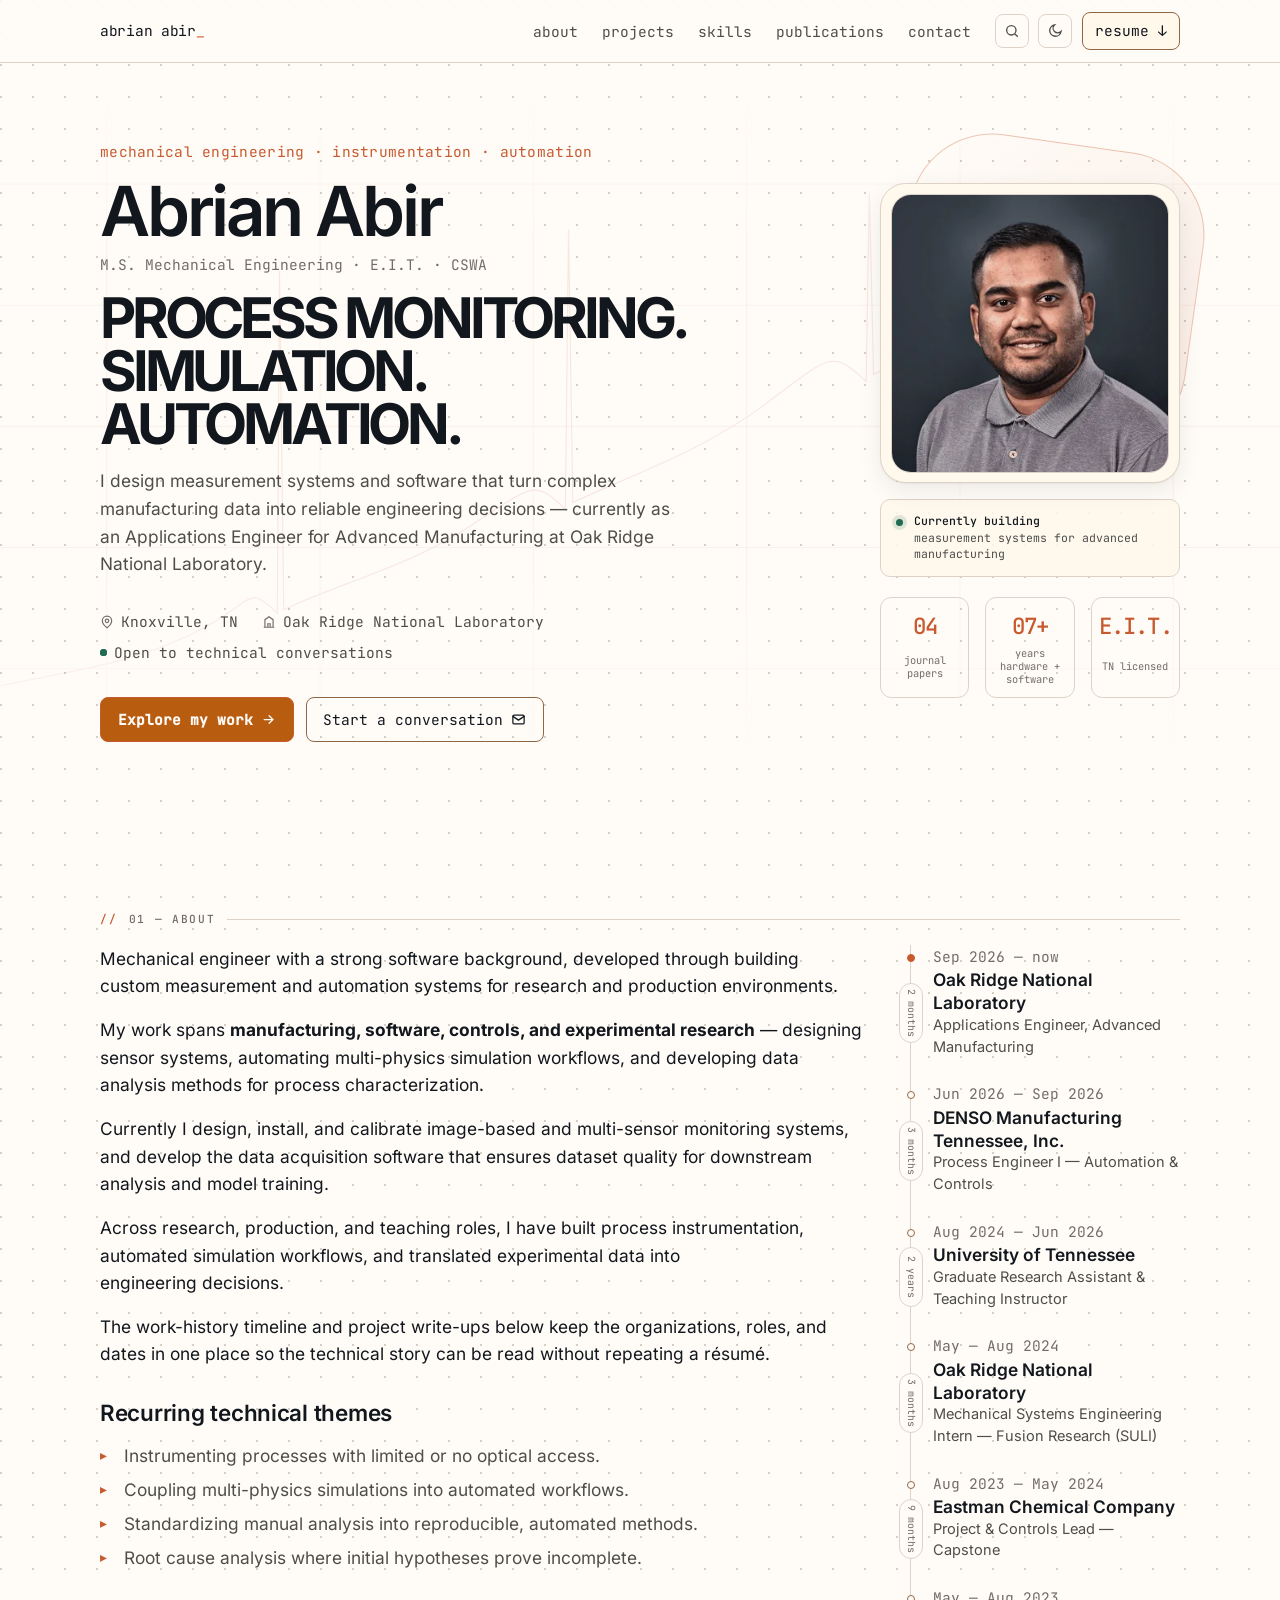
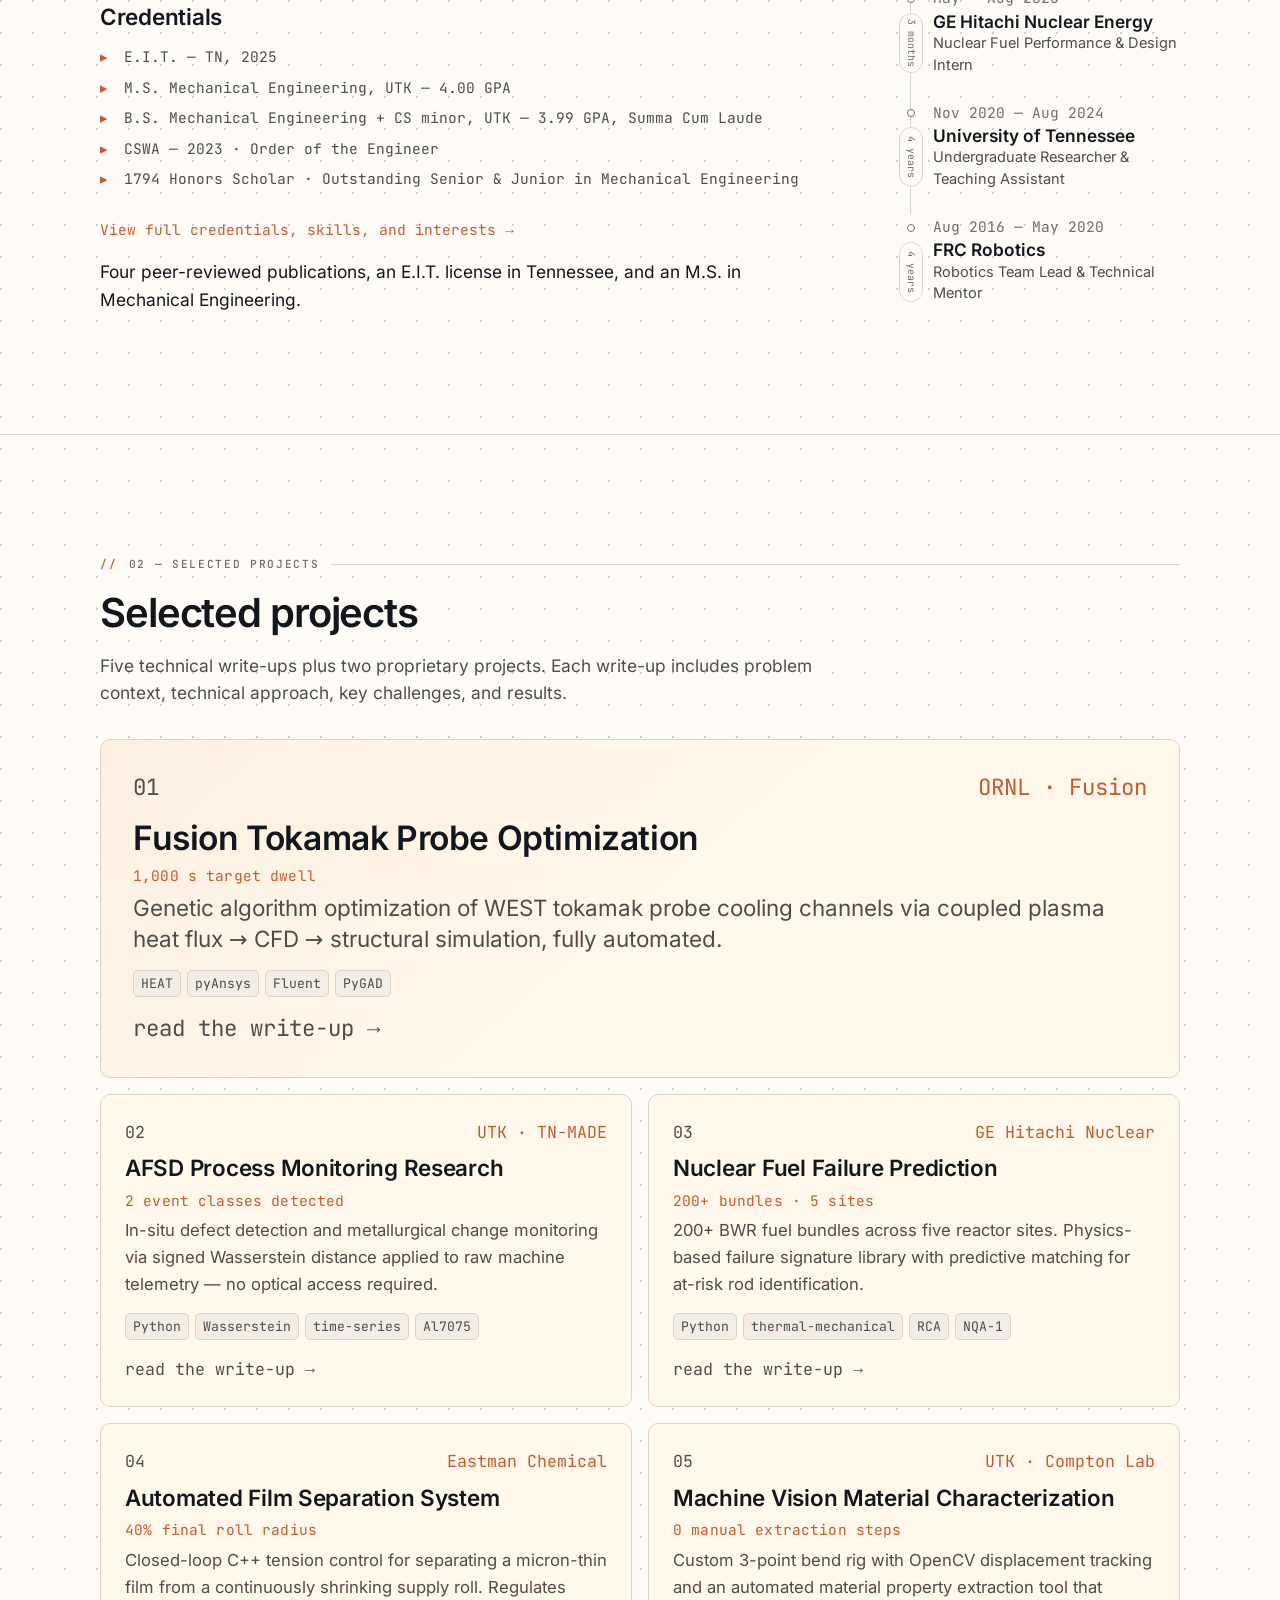
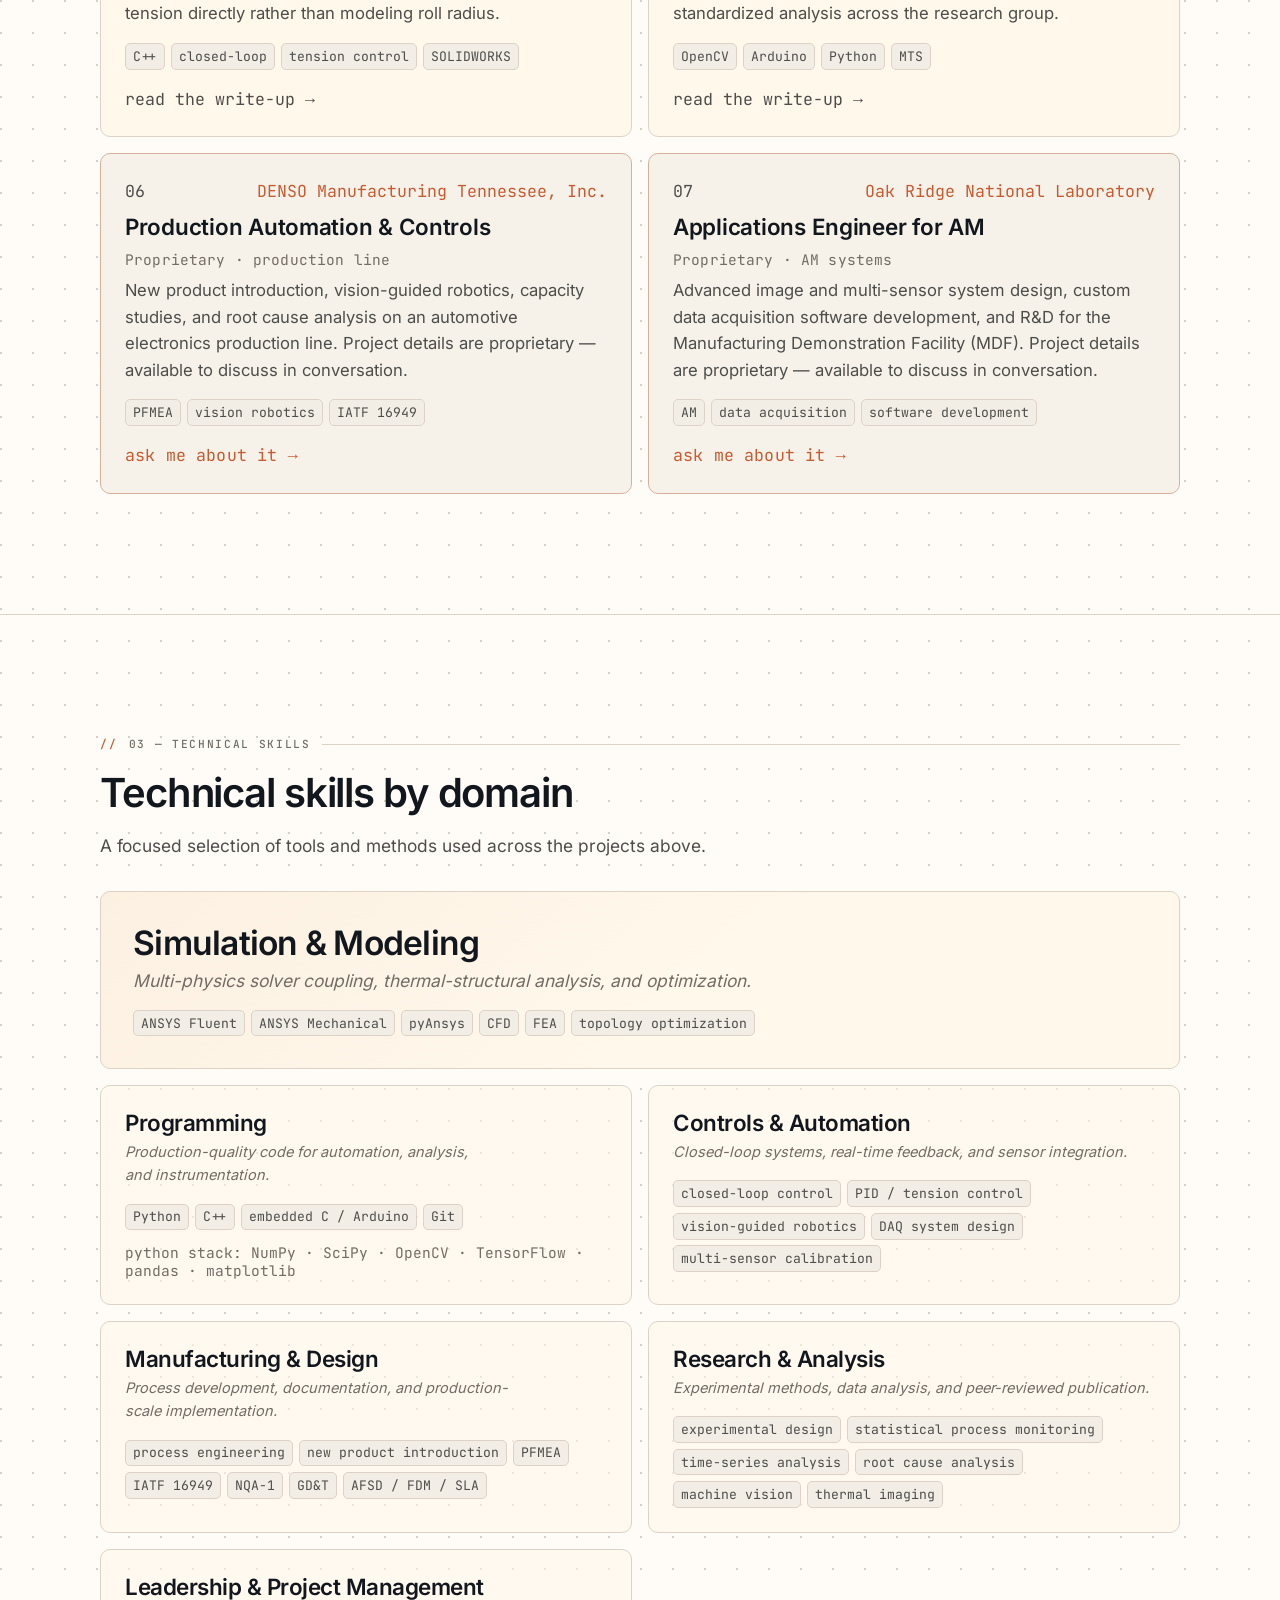
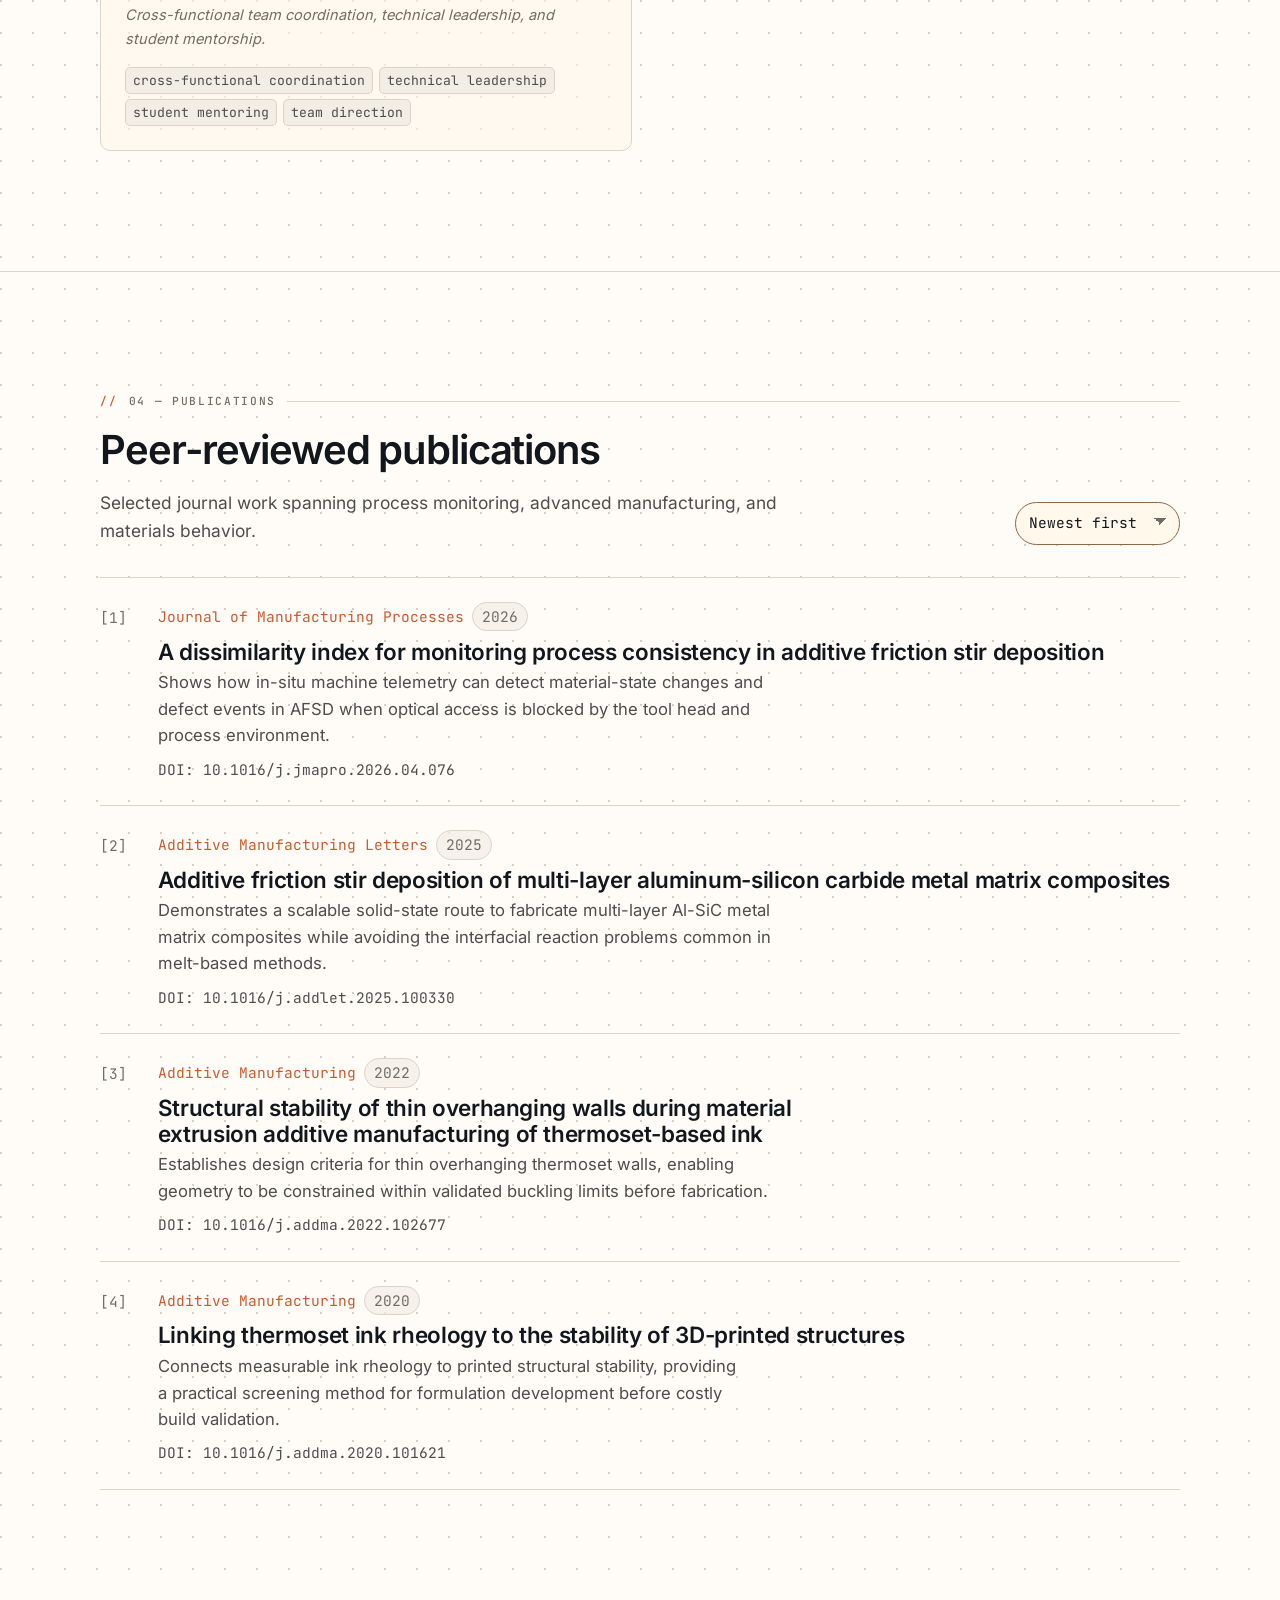
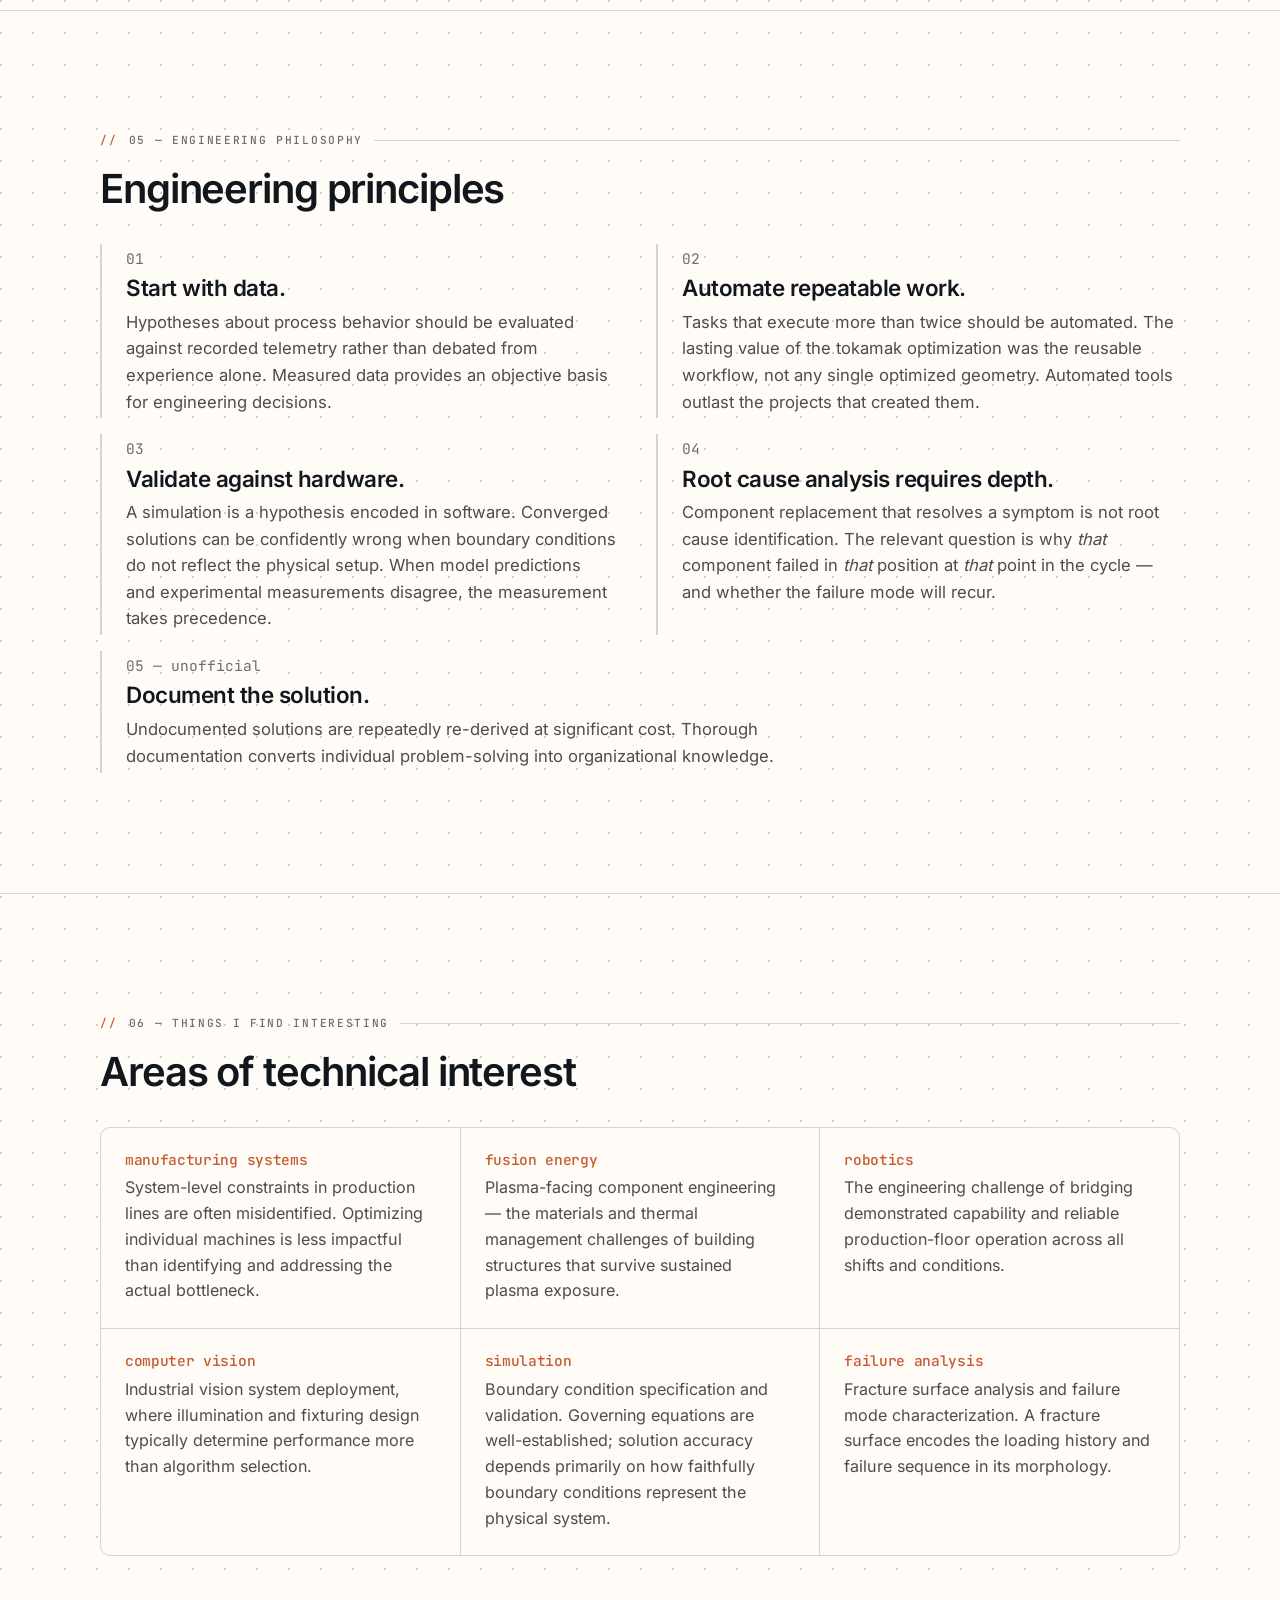
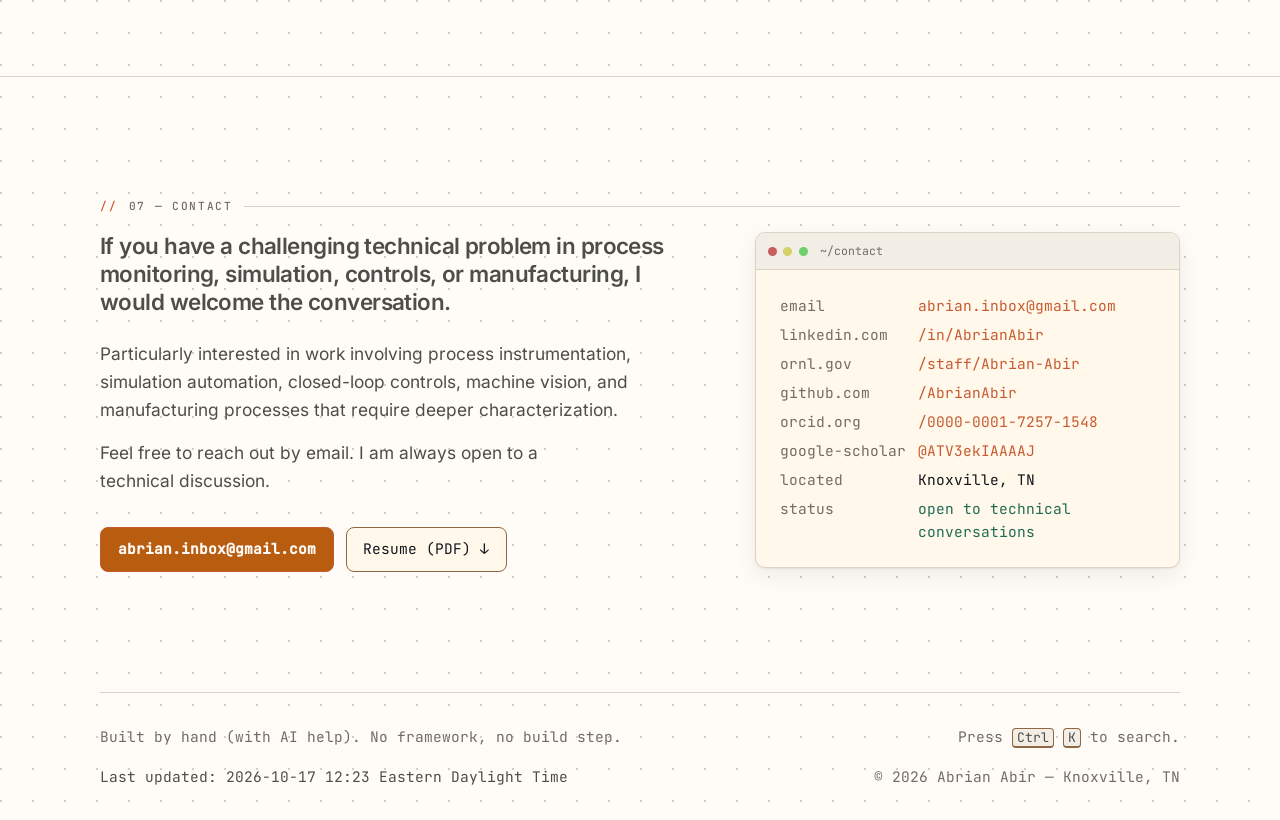
==== commit d30e7694: "Update project pages with new metadata and contact email; adjust last updated timestamps" ====
--- a/index.html
+++ b/index.html
@@ -1,4 +1,4 @@
-<!DOCTYPE html><html lang="en" data-theme="dark"><head><meta charset="utf-8"><meta name="viewport" content="width=device-width, initial-scale=1"><title>Abrian Abir — Mechanical Engineer, Instrumentation & Automation</title><meta name="description" content="Abrian Abir — mechanical engineer and E.I.T. specializing in sensor systems, data acquisition, simulation automation, and advanced manufacturing at Oak Ridge National Laboratory."><meta name="author" content="Abrian Abir"><meta name="theme-color" content="#1a1816"><link rel="canonical" href="https://abrianabir.github.io/"><meta property="og:type" content="website"><meta property="og:url" content="https://abrianabir.github.io/"><meta property="og:title" content="Abrian Abir — Mechanical Engineer, Instrumentation & Automation"><meta property="og:description" content="Abrian Abir — mechanical engineer and E.I.T. specializing in sensor systems, data acquisition, simulation automation, and advanced manufacturing at Oak Ridge National Laboratory."><meta property="og:image" content="https://abrianabir.github.io/assets/img/og/og-home.png"><meta property="og:image:width" content="1200"><meta property="og:image:height" content="630"><meta property="og:image:alt" content="Abrian Abir — mechanical engineering · instrumentation · automation"><meta name="twitter:card" content="summary_large_image"><meta name="google-site-verification" content="NKCbq-IOS7XesMwCIqltudBgdCa_yDA4b-StoMeJ4Jw"/><link rel="icon" type="image/png" sizes="48x48" href="assets/favicon-48.png"><link rel="preload" as="font" type="font/woff2" href="assets/fonts/inter-latin.woff2" crossorigin><link rel="preload" as="font" type="font/woff2" href="assets/fonts/jetbrains-mono-latin.woff2" crossorigin><link rel="stylesheet" href="assets/css/style.min.css?v=aa5a52d2e3"><link rel="expect" href="#main" blocking="render"><script>
+<!DOCTYPE html><html lang="en" data-theme="dark"><head><meta charset="utf-8"><meta name="viewport" content="width=device-width, initial-scale=1"><title>Abrian Abir — Mechanical Engineer, Instrumentation & Automation</title><meta name="description" content="Abrian Abir — mechanical engineer and E.I.T. specializing in sensor systems, data acquisition, simulation automation, and advanced manufacturing at Oak Ridge National Laboratory."><meta name="author" content="Abrian Abir"><meta name="theme-color" content="#1a1816"><link rel="canonical" href="https://abrianabir.github.io/"><meta property="og:type" content="website"><meta property="og:url" content="https://abrianabir.github.io/"><meta property="og:title" content="Abrian Abir — Mechanical Engineer, Instrumentation & Automation"><meta property="og:description" content="Abrian Abir — mechanical engineer and E.I.T. specializing in sensor systems, data acquisition, simulation automation, and advanced manufacturing at Oak Ridge National Laboratory."><meta property="og:image" content="https://abrianabir.github.io/assets/img/og/og-home.png"><meta property="og:image:width" content="1200"><meta property="og:image:height" content="630"><meta property="og:image:alt" content="Abrian Abir — mechanical engineering · instrumentation · automation"><meta name="twitter:card" content="summary_large_image"><meta name="google-site-verification" content="NKCbq-IOS7XesMwCIqltudBgdCa_yDA4b-StoMeJ4Jw"/><link rel="icon" type="image/png" sizes="48x48" href="assets/favicon-48.png"><link rel="preload" as="font" type="font/woff2" href="assets/fonts/inter-latin.woff2" crossorigin><link rel="preload" as="font" type="font/woff2" href="assets/fonts/jetbrains-mono-latin.woff2" crossorigin><link rel="stylesheet" href="assets/css/style.min.css?v=a084a76e58"><link rel="expect" href="#main" blocking="render"><script>
   (() => { try {
     const s = localStorage.getItem('theme');
     document.documentElement.dataset.theme =
@@ -20,7 +20,7 @@
       "url": "https://abrianabir.github.io/",
       "name": "Abrian Abir \u2014 Mechanical Engineer, Instrumentation & Automation",
       "description": "Abrian Abir \u2014 mechanical engineer and E.I.T. specializing in sensor systems, data acquisition, simulation automation, and advanced manufacturing at Oak Ridge National Laboratory.",
-      "dateModified": "2026-10-17T00:16:06-04:00",
+      "dateModified": "2026-10-17T12:23:05-04:00",
       "mainEntity": {
         "@id": "https://abrianabir.github.io/#person"
       }
@@ -49,7 +49,7 @@
         "@type": "CollegeOrUniversity",
         "name": "University of Tennessee, Knoxville"
       },
-      "email": "mailto:inbox.abrian@gmail.com",
+      "email": "mailto:abrian.inbox@gmail.com",
       "address": {
         "@type": "PostalAddress",
         "addressLocality": "Knoxville",
@@ -79,7 +79,7 @@
 aria-expanded="false" aria-controls="nav-mobile"><span class="i-open"><svg viewBox="0 0 24 24" fill="none" stroke="currentColor" stroke-width="2" stroke-linecap="round"><path d="M4 7h16M4 12h16M4 17h16"/></svg></span><span class="i-close"><svg viewBox="0 0 24 24" fill="none" stroke="currentColor" stroke-width="2" stroke-linecap="round"><path d="M6 6l12 12M18 6L6 18"/></svg></span></button></div></div><div class="nav__mobile" id="nav-mobile" hidden><nav aria-label="Mobile"><ul><li><a href="#about">about</a></li><li><a href="#projects">projects</a></li><li><a href="#skills">skills</a></li><li><a href="#publications">publications</a></li><li><a href="#philosophy">philosophy</a></li><li><a href="#interests">interests</a></li><li><a href="#contact">contact</a></li></ul></nav><a class="btn btn--primary nav__mobile-cta" target="_blank" rel="noopener" href="resume.pdf" download>Download resume (PDF)</a></div></header><main id="main"><span id="top"></span><section class="hero"><svg class="hero__plot" viewBox="0 0 1200 420" preserveAspectRatio="none" aria-hidden="true"><g class="grid"><path d="M0 70H1200M0 140H1200M0 210H1200M0 280H1200M0 350H1200"/><path d="M100 0V420M300 0V420M500 0V420M700 0V420M900 0V420M1100 0V420"/></g><path class="trace" d="M0 360 C 60 352, 120 348, 180 330 S 230 300, 260 318 L 262 120 L 266 316 C 320 300, 380 292, 440 268 S 500 240, 530 258 L 533 96 L 537 254 C 600 236, 660 224, 720 196 S 780 166, 812 184 L 815 74 L 819 180 C 880 160, 940 148, 1000 124 S 1120 92, 1200 78"/></svg><div class="wrap hero__inner"><div class="hero__copy"><p class="eyebrow">mechanical engineering · instrumentation · automation</p><h1>Abrian Abir</h1><p class="hero__creds">M.S. Mechanical Engineering · E.I.T. · CSWA</p><p class="hero__headline" id="headline" data-lines='["Process Monitoring. Simulation. Automation.", "Instrumentation and Data-Driven Manufacturing.", "Building the Measurement Systems That Close the Loop.", "From Sensor Data to Engineering Decisions.", "Bridging Simulation, Controls, and the Production Floor."]'><span id="headline-text"></span><span class="cursor" aria-hidden="true">|</span></p><p class="hero__pitch">I design measurement systems and software that turn complex manufacturing data into reliable engineering decisions — currently as an Applications Engineer for Advanced Manufacturing at Oak Ridge National Laboratory.</p><p class="hero__meta"><span><svg viewBox="0 0 24 24" fill="none" stroke="currentColor" stroke-width="2"><path d="M20 10c0 6-8 12-8 12s-8-6-8-12a8 8 0 0 1 16 0Z"/><circle cx="12" cy="10" r="3"/></svg> Knoxville, TN</span>
 <span><svg viewBox="0 0 24 24" fill="none" stroke="currentColor" stroke-width="2"><path d="M3 21h18M5 21V8l7-5 7 5v13M10 21v-6h4v6"/></svg> Oak Ridge National Laboratory</span>
 <span><i class="dot" aria-hidden="true"></i> Open to technical conversations</span></p><div class="hero__cta"><a class="btn btn--primary" href="#projects">Explore my work<svg viewBox="0 0 24 24" fill="none" stroke="currentColor" stroke-width="2" stroke-linecap="round" stroke-linejoin="round"><path d="M5 12h14"/><path d="m13 6 6 6-6 6"/></svg></a>
-<a class="btn btn--ghost" href="mailto:inbox.abrian@gmail.com">Start a conversation<svg viewBox="0 0 24 24" fill="none" stroke="currentColor" stroke-width="2" stroke-linecap="round" stroke-linejoin="round"><rect x="3" y="5" width="18" height="14" rx="2"/><path d="m3 7 9 6 9-6"/></svg></a></div></div><div class="hero__visual"><figure class="hero__portrait"><picture><source type="image/webp" srcset="assets/img/portrait@1x.webp 170w, assets/img/portrait.webp 340w" sizes="(max-width: 820px) 150px, 250px"><img src="assets/img/portrait.png" alt="Abrian Abir"
+<a class="btn btn--ghost" href="mailto:abrian.inbox@gmail.com">Start a conversation<svg viewBox="0 0 24 24" fill="none" stroke="currentColor" stroke-width="2" stroke-linecap="round" stroke-linejoin="round"><rect x="3" y="5" width="18" height="14" rx="2"/><path d="m3 7 9 6 9-6"/></svg></a></div></div><div class="hero__visual"><figure class="hero__portrait"><picture><source type="image/webp" srcset="assets/img/portrait@1x.webp 170w, assets/img/portrait.webp 340w" sizes="(max-width: 820px) 150px, 250px"><img src="assets/img/portrait.png" alt="Abrian Abir"
 width="340" height="340"
 fetchpriority="high" decoding="async"></picture></figure><div class="hero__signal"><span class="hero__signal-dot" aria-hidden="true"></span>
 <span><strong>Currently building</strong><br>measurement systems for advanced manufacturing</span></div><div class="hero__stats" aria-label="Profile highlights"><span><strong>04</strong><small>journal papers</small></span>
@@ -93,11 +93,11 @@
 <span class="role">Nuclear Fuel Performance & Design Intern</span></div></div></li><li><span class="yr">Nov 2020 — Aug 2024</span><div class="timeline__item"><span class="duration" aria-label="4 years worked">4 years</span><div class="timeline__copy"><span class="org">University of Tennessee</span>
 <span class="role">Undergraduate Researcher & Teaching Assistant</span></div></div></li><li><span class="yr">Aug 2016 — May 2020</span><div class="timeline__item"><span class="duration" aria-label="4 years worked">4 years</span><div class="timeline__copy"><span class="org">FRC Robotics</span>
 <span class="role">Robotics Team Lead & Technical Mentor</span></div></div></li></ol></aside></div></div></section><section id="projects"><div class="wrap"><h2 class="sec-label reveal">02 — selected projects</h2><div class="sec-head reveal"><h3>Selected projects</h3><p>Five technical write-ups plus two proprietary projects. Each write-up includes problem context, technical approach, key challenges, and results.</p></div><div class="cards"><article class="card reveal" data-slug="tokamak-probe"><p class="card__idx"><span>01</span><span class="org">ORNL · Fusion</span></p><h3><a href="projects/tokamak-probe.html">Fusion Tokamak Probe Optimization</a></h3><p class="card__metric">1,000 s target dwell</p><p>Genetic algorithm optimization of WEST tokamak probe cooling channels via coupled plasma heat flux → CFD → structural simulation, fully automated.</p><div class="card__tags"><span class="tag">HEAT</span><span class="tag">pyAnsys</span><span class="tag">Fluent</span><span class="tag">PyGAD</span></div><p class="card__more">read the write-up <span class="arw">→</span></p></article><article class="card reveal" data-slug="afsd-monitoring"><p class="card__idx"><span>02</span><span class="org">UTK · TN-MADE</span></p><h3><a href="projects/afsd-monitoring.html">AFSD Process Monitoring Research</a></h3><p class="card__metric">2 event classes detected</p><p>In-situ defect detection and metallurgical change monitoring via signed Wasserstein distance applied to raw machine telemetry — no optical access required.</p><div class="card__tags"><span class="tag">Python</span><span class="tag">Wasserstein</span><span class="tag">time-series</span><span class="tag">Al7075</span></div><p class="card__more">read the write-up <span class="arw">→</span></p></article><article class="card reveal" data-slug="fuel-failure"><p class="card__idx"><span>03</span><span class="org">GE Hitachi Nuclear</span></p><h3><a href="projects/fuel-failure.html">Nuclear Fuel Failure Prediction</a></h3><p class="card__metric">200+ bundles · 5 sites</p><p>200+ BWR fuel bundles across five reactor sites. Physics-based failure signature library with predictive matching for at-risk rod identification.</p><div class="card__tags"><span class="tag">Python</span><span class="tag">thermal-mechanical</span><span class="tag">RCA</span><span class="tag">NQA-1</span></div><p class="card__more">read the write-up <span class="arw">→</span></p></article><article class="card reveal" data-slug="film-separator"><p class="card__idx"><span>04</span><span class="org">Eastman Chemical</span></p><h3><a href="projects/film-separator.html">Automated Film Separation System</a></h3><p class="card__metric">40% final roll radius</p><p>Closed-loop C++ tension control for separating a micron-thin film from a continuously shrinking supply roll. Regulates tension directly rather than modeling roll radius.</p><div class="card__tags"><span class="tag">C++</span><span class="tag">closed-loop</span><span class="tag">tension control</span><span class="tag">SOLIDWORKS</span></div><p class="card__more">read the write-up <span class="arw">→</span></p></article><article class="card reveal" data-slug="machine-vision"><p class="card__idx"><span>05</span><span class="org">UTK · Compton Lab</span></p><h3><a href="projects/machine-vision.html">Machine Vision Material Characterization</a></h3><p class="card__metric">0 manual extraction steps</p><p>Custom 3-point bend rig with OpenCV displacement tracking and an automated material property extraction tool that standardized analysis across the research group.</p><div class="card__tags"><span class="tag">OpenCV</span><span class="tag">Arduino</span><span class="tag">Python</span><span class="tag">MTS</span></div><p class="card__more">read the write-up <span class="arw">→</span></p></article><article class="card card--private reveal"><p class="card__idx"><span>06</span><span class="org">DENSO Manufacturing Tennessee, Inc.</span></p><h3>Production Automation & Controls</h3><p class="card__metric">Proprietary · production line</p><p>New product introduction, vision-guided robotics, capacity studies, and root cause analysis on an automotive electronics production line. Project details are proprietary — available to discuss in conversation.</p><div class="card__tags"><span class="tag">PFMEA</span><span class="tag">vision robotics</span><span class="tag">IATF 16949</span></div><p class="card__more"><a href="#contact">ask me about it <span class="arw">→</span></a></p></article><article class="card card--private reveal"><p class="card__idx"><span>07</span><span class="org">Oak Ridge National Laboratory</span></p><h3>Applications Engineer for AM</h3><p class="card__metric">Proprietary · AM systems</p><p>Advanced image and multi-sensor system design, custom data acquisition software development, and R&D for the Manufacturing Demonstration Facility (MDF). Project details are proprietary — available to discuss in conversation.</p><div class="card__tags"><span class="tag">AM</span><span class="tag">data acquisition</span><span class="tag">software development</span></div><p class="card__more"><a href="#contact">ask me about it <span class="arw">→</span></a></p></article></div></div></section><section id="skills"><div class="wrap"><h2 class="sec-label reveal">03 — technical skills</h2><div class="sec-head reveal"><h3>Technical skills by domain</h3><p>A focused selection of tools and methods used across the projects above.</p></div><div class="skills"><div class="skillgroup reveal"><h4>Simulation & Modeling</h4><p>Multi-physics solver coupling, thermal-structural analysis, and optimization.</p><ul><li class="tag">ANSYS Fluent</li><li class="tag">ANSYS Mechanical</li><li class="tag">pyAnsys</li><li class="tag">CFD</li><li class="tag">FEA</li><li class="tag">topology optimization</li></ul></div><div class="skillgroup reveal"><h4>Programming</h4><p>Production-quality code for automation, analysis, and instrumentation.</p><ul><li class="tag">Python</li><li class="tag">C++</li><li class="tag">embedded C / Arduino</li><li class="tag">Git</li><li class="sub">python stack: NumPy · SciPy · OpenCV · TensorFlow · pandas · matplotlib</li></ul></div><div class="skillgroup reveal"><h4>Controls & Automation</h4><p>Closed-loop systems, real-time feedback, and sensor integration.</p><ul><li class="tag">closed-loop control</li><li class="tag">PID / tension control</li><li class="tag">vision-guided robotics</li><li class="tag">DAQ system design</li><li class="tag">multi-sensor calibration</li></ul></div><div class="skillgroup reveal"><h4>Manufacturing & Design</h4><p>Process development, documentation, and production-scale implementation.</p><ul><li class="tag">process engineering</li><li class="tag">new product introduction</li><li class="tag">PFMEA</li><li class="tag">IATF 16949</li><li class="tag">NQA-1</li><li class="tag">GD&T</li><li class="tag">AFSD / FDM / SLA</li></ul></div><div class="skillgroup reveal"><h4>Research & Analysis</h4><p>Experimental methods, data analysis, and peer-reviewed publication.</p><ul><li class="tag">experimental design</li><li class="tag">statistical process monitoring</li><li class="tag">time-series analysis</li><li class="tag">root cause analysis</li><li class="tag">machine vision</li><li class="tag">thermal imaging</li></ul></div><div class="skillgroup reveal"><h4>Leadership & Project Management</h4><p>Cross-functional team coordination, technical leadership, and student mentorship.</p><ul><li class="tag">cross-functional coordination</li><li class="tag">technical leadership</li><li class="tag">student mentoring</li><li class="tag">team direction</li></ul></div></div></div></section><section id="publications"><div class="wrap"><h2 class="sec-label reveal">04 — publications</h2><div class="sec-head reveal"><div class="sec-head__row"><div><h3>Peer-reviewed publications</h3><p>Selected journal work spanning process monitoring, advanced manufacturing, and materials behavior.</p></div><div class="pub-sort"><label class="sr-only" for="pub-sort">Sort publications</label><select id="pub-sort" class="pub-sort__control" aria-label="Sort publications"><option value="newest">Newest first</option><option value="oldest">Oldest first</option><option value="title">Title A–Z</option></select></div></div></div><ol class="pubs reveal" data-sort="newest"><li data-year="2026" data-title="A dissimilarity index for monitoring process consistency in additive friction stir deposition"><div><div class="pub__meta"><span class="journal">Journal of Manufacturing Processes</span>
-<span class="year">2026</span></div><h4>A dissimilarity index for monitoring process consistency in additive friction stir deposition</h4><p class="why">Shows how in-situ machine telemetry can detect material-state changes and defect events in AFSD when optical access is blocked by the tool head and process environment.</p><p class="pub__link"><a href="https://doi.org/10.1016/j.jmapro.2026.04.076" target="_blank" rel="noopener" aria-label="DOI for A dissimilarity index for monitoring process consistency in additive friction stir deposition">DOI →</a></p></div></li><li data-year="2025" data-title="Additive friction stir deposition of multi-layer aluminum-silicon carbide metal matrix composites"><div><div class="pub__meta"><span class="journal">Additive Manufacturing Letters</span>
-<span class="year">2025</span></div><h4>Additive friction stir deposition of multi-layer aluminum-silicon carbide metal matrix composites</h4><p class="why">Demonstrates a scalable solid-state route to fabricate multi-layer Al-SiC metal matrix composites while avoiding the interfacial reaction problems common in melt-based methods.</p><p class="pub__link"><a href="https://doi.org/10.1016/j.addlet.2025.100330" target="_blank" rel="noopener" aria-label="DOI for Additive friction stir deposition of multi-layer aluminum-silicon carbide metal matrix composites">DOI →</a></p></div></li><li data-year="2022" data-title="Structural stability of thin overhanging walls during material extrusion additive manufacturing of thermoset-based ink"><div><div class="pub__meta"><span class="journal">Additive Manufacturing</span>
-<span class="year">2022</span></div><h4>Structural stability of thin overhanging walls during material extrusion additive manufacturing of thermoset-based ink</h4><p class="why">Establishes design criteria for thin overhanging thermoset walls, enabling geometry to be constrained within validated buckling limits before fabrication.</p><p class="pub__link"><a href="https://doi.org/10.1016/j.addma.2022.102677" target="_blank" rel="noopener" aria-label="DOI for Structural stability of thin overhanging walls during material extrusion additive manufacturing of thermoset-based ink">DOI →</a></p></div></li><li data-year="2020" data-title="Linking thermoset ink rheology to the stability of 3D-printed structures"><div><div class="pub__meta"><span class="journal">Additive Manufacturing</span>
-<span class="year">2020</span></div><h4>Linking thermoset ink rheology to the stability of 3D-printed structures</h4><p class="why">Connects measurable ink rheology to printed structural stability, providing a practical screening method for formulation development before costly build validation.</p><p class="pub__link"><a href="https://doi.org/10.1016/j.addma.2020.101621" target="_blank" rel="noopener" aria-label="DOI for Linking thermoset ink rheology to the stability of 3D-printed structures">DOI →</a></p></div></li></ol></div></section><section id="philosophy"><div class="wrap"><h2 class="sec-label reveal">05 — engineering philosophy</h2><div class="sec-head reveal"><h3>Engineering principles</h3></div><div class="philo"><article class="reveal"><span class="n">01</span><h4>Start with data.</h4><p>Hypotheses about process behavior should be evaluated against recorded telemetry rather than debated from experience alone. Measured data provides an objective basis for engineering decisions.</p></article><article class="reveal"><span class="n">02</span><h4>Automate repeatable work.</h4><p>Tasks that execute more than twice should be automated. The lasting value of the tokamak optimization was the reusable workflow, not any single optimized geometry. Automated tools outlast the projects that created them.</p></article><article class="reveal"><span class="n">03</span><h4>Validate against hardware.</h4><p>A simulation is a hypothesis encoded in software. Converged solutions can be confidently wrong when boundary conditions do not reflect the physical setup. When model predictions and experimental measurements disagree, the measurement takes precedence.</p></article><article class="reveal"><span class="n">04</span><h4>Root cause analysis requires depth.</h4><p>Component replacement that resolves a symptom is not root cause identification. The relevant question is why <em>that</em> component failed in <em>that</em> position at <em>that</em> point in the cycle — and whether the failure mode will recur.</p></article><article class="reveal" style="grid-column:1/-1"><span class="n">05 — unofficial</span><h4>Document the solution.</h4><p>Undocumented solutions are repeatedly re-derived at significant cost. Thorough documentation converts individual problem-solving into organizational knowledge.</p></article></div></div></section><section id="interests"><div class="wrap"><h2 class="sec-label reveal">06 — things i find interesting</h2><div class="sec-head reveal"><h3>Areas of technical interest</h3></div><div class="interests reveal"><div><h4>manufacturing systems</h4><p>System-level constraints in production lines are often misidentified. Optimizing individual machines is less impactful than identifying and addressing the actual bottleneck.</p></div><div><h4>fusion energy</h4><p>Plasma-facing component engineering — the materials and thermal management challenges of building structures that survive sustained plasma exposure.</p></div><div><h4>robotics</h4><p>The engineering challenge of bridging demonstrated capability and reliable production-floor operation across all shifts and conditions.</p></div><div><h4>computer vision</h4><p>Industrial vision system deployment, where illumination and fixturing design typically determine performance more than algorithm selection.</p></div><div><h4>simulation</h4><p>Boundary condition specification and validation. Governing equations are well-established; solution accuracy depends primarily on how faithfully boundary conditions represent the physical system.</p></div><div><h4>failure analysis</h4><p>Fracture surface analysis and failure mode characterization. A fracture surface encodes the loading history and failure sequence in its morphology.</p></div></div></div></section><section id="contact"><div class="wrap"><h2 class="sec-label reveal">07 — contact</h2><div class="contact-grid"><div class="reveal"><p class="contact-lead">If you have a challenging technical problem in process monitoring, simulation, controls, or manufacturing, I would welcome the conversation.</p><p>Particularly interested in work involving process instrumentation, simulation automation, closed-loop controls, machine vision, and manufacturing processes that require deeper characterization.</p><p>Feel free to reach out by email. I am always open to a technical discussion.</p><div class="hero__cta" style="margin-top:2rem"><a class="btn btn--primary" href="mailto:inbox.abrian@gmail.com">inbox.abrian@gmail.com</a>
-<a class="btn" target="_blank" rel="noopener" href="resume.pdf" download>Resume (PDF) ↓</a></div></div><div class="card-term reveal"><div class="card-term__bar"><i style="background: #c85d5d;"></i><i style="background: #d2d267;"></i><i style="background: #6dd06d;"></i><span>~/contact</span></div><dl><dt>email</dt><dd><a href="mailto:inbox.abrian@gmail.com" target="_blank" rel="noopener noreferrer">inbox.abrian@gmail.com</a></dd><dt>linkedin.com</dt><dd><a href="https://linkedin.com/in/AbrianAbir" target="_blank" rel="noopener noreferrer">/in/AbrianAbir</a></dd><dt>ornl.gov</dt><dd><a href="https://www.ornl.gov/staff/Abrian-Abir/" target="_blank" rel="noopener noreferrer">/staff/Abrian-Abir</a></dd><dt>github.com</dt><dd><a href="https://github.com/AbrianAbir" target="_blank" rel="noopener noreferrer">/AbrianAbir</a></dd><dt>orcid.org</dt><dd><a href="https://orcid.org/0000-0001-7257-1548" target="_blank" rel="noopener noreferrer">/0000-0001-7257-1548</a></dd><dt>google-scholar</dt><dd><a href="https://scholar.google.com/citations?user=ATV3ekIAAAAJ" target="_blank" rel="noopener noreferrer">@ATV3ekIAAAAJ</a></dd><dt>located</dt><dd>Knoxville, TN</dd><dt>status</dt><dd style="color:var(--data-green)">open to technical conversations</dd></dl></div></div></div></section></main><footer class="footer wrap"><span>Built by hand (with AI help). No framework, no build step.</span>
+<span class="year">2026</span></div><h4>A dissimilarity index for monitoring process consistency in additive friction stir deposition</h4><p class="why">Shows how in-situ machine telemetry can detect material-state changes and defect events in AFSD when optical access is blocked by the tool head and process environment.</p><p class="pub__link"><a href="https://doi.org/10.1016/j.jmapro.2026.04.076" target="_blank" rel="noopener" aria-label="DOI for A dissimilarity index for monitoring process consistency in additive friction stir deposition">DOI: 10.1016/j.jmapro.2026.04.076</a></p></div></li><li data-year="2025" data-title="Additive friction stir deposition of multi-layer aluminum-silicon carbide metal matrix composites"><div><div class="pub__meta"><span class="journal">Additive Manufacturing Letters</span>
+<span class="year">2025</span></div><h4>Additive friction stir deposition of multi-layer aluminum-silicon carbide metal matrix composites</h4><p class="why">Demonstrates a scalable solid-state route to fabricate multi-layer Al-SiC metal matrix composites while avoiding the interfacial reaction problems common in melt-based methods.</p><p class="pub__link"><a href="https://doi.org/10.1016/j.addlet.2025.100330" target="_blank" rel="noopener" aria-label="DOI for Additive friction stir deposition of multi-layer aluminum-silicon carbide metal matrix composites">DOI: 10.1016/j.addlet.2025.100330</a></p></div></li><li data-year="2022" data-title="Structural stability of thin overhanging walls during material extrusion additive manufacturing of thermoset-based ink"><div><div class="pub__meta"><span class="journal">Additive Manufacturing</span>
+<span class="year">2022</span></div><h4>Structural stability of thin overhanging walls during material extrusion additive manufacturing of thermoset-based ink</h4><p class="why">Establishes design criteria for thin overhanging thermoset walls, enabling geometry to be constrained within validated buckling limits before fabrication.</p><p class="pub__link"><a href="https://doi.org/10.1016/j.addma.2022.102677" target="_blank" rel="noopener" aria-label="DOI for Structural stability of thin overhanging walls during material extrusion additive manufacturing of thermoset-based ink">DOI: 10.1016/j.addma.2022.102677</a></p></div></li><li data-year="2020" data-title="Linking thermoset ink rheology to the stability of 3D-printed structures"><div><div class="pub__meta"><span class="journal">Additive Manufacturing</span>
+<span class="year">2020</span></div><h4>Linking thermoset ink rheology to the stability of 3D-printed structures</h4><p class="why">Connects measurable ink rheology to printed structural stability, providing a practical screening method for formulation development before costly build validation.</p><p class="pub__link"><a href="https://doi.org/10.1016/j.addma.2020.101621" target="_blank" rel="noopener" aria-label="DOI for Linking thermoset ink rheology to the stability of 3D-printed structures">DOI: 10.1016/j.addma.2020.101621</a></p></div></li></ol></div></section><section id="philosophy"><div class="wrap"><h2 class="sec-label reveal">05 — engineering philosophy</h2><div class="sec-head reveal"><h3>Engineering principles</h3></div><div class="philo"><article class="reveal"><span class="n">01</span><h4>Start with data.</h4><p>Hypotheses about process behavior should be evaluated against recorded telemetry rather than debated from experience alone. Measured data provides an objective basis for engineering decisions.</p></article><article class="reveal"><span class="n">02</span><h4>Automate repeatable work.</h4><p>Tasks that execute more than twice should be automated. The lasting value of the tokamak optimization was the reusable workflow, not any single optimized geometry. Automated tools outlast the projects that created them.</p></article><article class="reveal"><span class="n">03</span><h4>Validate against hardware.</h4><p>A simulation is a hypothesis encoded in software. Converged solutions can be confidently wrong when boundary conditions do not reflect the physical setup. When model predictions and experimental measurements disagree, the measurement takes precedence.</p></article><article class="reveal"><span class="n">04</span><h4>Root cause analysis requires depth.</h4><p>Component replacement that resolves a symptom is not root cause identification. The relevant question is why <em>that</em> component failed in <em>that</em> position at <em>that</em> point in the cycle — and whether the failure mode will recur.</p></article><article class="reveal" style="grid-column:1/-1"><span class="n">05 — unofficial</span><h4>Document the solution.</h4><p>Undocumented solutions are repeatedly re-derived at significant cost. Thorough documentation converts individual problem-solving into organizational knowledge.</p></article></div></div></section><section id="interests"><div class="wrap"><h2 class="sec-label reveal">06 — things i find interesting</h2><div class="sec-head reveal"><h3>Areas of technical interest</h3></div><div class="interests reveal"><div><h4>manufacturing systems</h4><p>System-level constraints in production lines are often misidentified. Optimizing individual machines is less impactful than identifying and addressing the actual bottleneck.</p></div><div><h4>fusion energy</h4><p>Plasma-facing component engineering — the materials and thermal management challenges of building structures that survive sustained plasma exposure.</p></div><div><h4>robotics</h4><p>The engineering challenge of bridging demonstrated capability and reliable production-floor operation across all shifts and conditions.</p></div><div><h4>computer vision</h4><p>Industrial vision system deployment, where illumination and fixturing design typically determine performance more than algorithm selection.</p></div><div><h4>simulation</h4><p>Boundary condition specification and validation. Governing equations are well-established; solution accuracy depends primarily on how faithfully boundary conditions represent the physical system.</p></div><div><h4>failure analysis</h4><p>Fracture surface analysis and failure mode characterization. A fracture surface encodes the loading history and failure sequence in its morphology.</p></div></div></div></section><section id="contact"><div class="wrap"><h2 class="sec-label reveal">07 — contact</h2><div class="contact-grid"><div class="reveal"><p class="contact-lead">If you have a challenging technical problem in process monitoring, simulation, controls, or manufacturing, I would welcome the conversation.</p><p>Particularly interested in work involving process instrumentation, simulation automation, closed-loop controls, machine vision, and manufacturing processes that require deeper characterization.</p><p>Feel free to reach out by email. I am always open to a technical discussion.</p><div class="hero__cta" style="margin-top:2rem"><a class="btn btn--primary" href="mailto:abrian.inbox@gmail.com">abrian.inbox@gmail.com</a>
+<a class="btn" target="_blank" rel="noopener" href="resume.pdf" download>Resume (PDF) ↓</a></div></div><div class="card-term reveal"><div class="card-term__bar"><i style="background: #c85d5d;"></i><i style="background: #d2d267;"></i><i style="background: #6dd06d;"></i><span>~/contact</span></div><dl><dt>email</dt><dd><a href="mailto:abrian.inbox@gmail.com" target="_blank" rel="noopener noreferrer">abrian.inbox@gmail.com</a></dd><dt>linkedin.com</dt><dd><a href="https://linkedin.com/in/AbrianAbir" target="_blank" rel="noopener noreferrer">/in/AbrianAbir</a></dd><dt>ornl.gov</dt><dd><a href="https://www.ornl.gov/staff/Abrian-Abir/" target="_blank" rel="noopener noreferrer">/staff/Abrian-Abir</a></dd><dt>github.com</dt><dd><a href="https://github.com/AbrianAbir" target="_blank" rel="noopener noreferrer">/AbrianAbir</a></dd><dt>orcid.org</dt><dd><a href="https://orcid.org/0000-0001-7257-1548" target="_blank" rel="noopener noreferrer">/0000-0001-7257-1548</a></dd><dt>google-scholar</dt><dd><a href="https://scholar.google.com/citations?user=ATV3ekIAAAAJ" target="_blank" rel="noopener noreferrer">@ATV3ekIAAAAJ</a></dd><dt>located</dt><dd>Knoxville, TN</dd><dt>status</dt><dd style="color:var(--data-green)">open to technical conversations</dd></dl></div></div></div></section></main><footer class="footer wrap"><span>Built by hand (with AI help). No framework, no build step.</span>
 <span>Press <kbd>Ctrl</kbd>&nbsp;<kbd>K</kbd> to search.</span>
-<time class="footer__updated" datetime="2026-10-17T00:16:06-04:00">Last updated: 2026-10-17 00:16 Eastern Daylight Time</time>
-<span>© <span id="yr">2026</span> Abrian Abir — Knoxville, TN</span></footer><dialog class="pal" id="palette" aria-label="Site search"><div class="pal__box"><input id="palette-input" type="text" placeholder="jump to…" autocomplete="off" spellcheck="false" aria-label="Search the site"><ul id="palette-list"><li><a href="#about">About<span>section</span></a></li><li><a href="#projects">Projects<span>section</span></a></li><li><a href="#skills">Skills<span>section</span></a></li><li><a href="#publications">Publications<span>section</span></a></li><li><a href="#philosophy">Philosophy<span>section</span></a></li><li><a href="#interests">Interests<span>section</span></a></li><li><a href="#contact">Contact<span>section</span></a></li><li><a href="#philosophy">Engineering Philosophy<span>section</span></a></li><li><a href="#interests">Things I Find Interesting<span>section</span></a></li><li><a href="projects/tokamak-probe.html">Fusion Tokamak Probe Optimization<span>project</span></a></li><li><a href="projects/afsd-monitoring.html">AFSD Process Monitoring Research<span>project</span></a></li><li><a href="projects/fuel-failure.html">Nuclear Fuel Failure Prediction<span>project</span></a></li><li><a href="projects/film-separator.html">Automated Film Separation System<span>project</span></a></li><li><a href="projects/machine-vision.html">Machine Vision Material Characterization<span>project</span></a></li><li><a href="resume.pdf">Download resume<span>pdf</span></a></li><li><a href="mailto:inbox.abrian@gmail.com">Email Abrian<span>mailto</span></a></li><li><a href="https://github.com/AbrianAbir">GitHub<span>external</span></a></li><li><a href="https://linkedin.com/in/AbrianAbir">LinkedIn<span>external</span></a></li></ul><p class="pal__foot"><kbd>↑</kbd><kbd>↓</kbd> navigate · <kbd>↵</kbd> open · <kbd>esc</kbd> or click outside to close</p></div></dialog><script src="assets/js/main.min.js?v=3e2ff321f8" defer></script></body></html>+<time class="footer__updated" datetime="2026-10-17T12:23:05-04:00">Last updated: 2026-10-17 12:23 Eastern Daylight Time</time>
+<span>© <span id="yr">2026</span> Abrian Abir — Knoxville, TN</span></footer><dialog class="pal" id="palette" aria-label="Site search"><div class="pal__box"><input id="palette-input" type="text" placeholder="jump to…" autocomplete="off" spellcheck="false" aria-label="Search the site"><ul id="palette-list"><li><a href="#about">About<span>section</span></a></li><li><a href="#projects">Projects<span>section</span></a></li><li><a href="#skills">Skills<span>section</span></a></li><li><a href="#publications">Publications<span>section</span></a></li><li><a href="#philosophy">Philosophy<span>section</span></a></li><li><a href="#interests">Interests<span>section</span></a></li><li><a href="#contact">Contact<span>section</span></a></li><li><a href="#philosophy">Engineering Philosophy<span>section</span></a></li><li><a href="#interests">Things I Find Interesting<span>section</span></a></li><li><a href="projects/tokamak-probe.html">Fusion Tokamak Probe Optimization<span>project</span></a></li><li><a href="projects/afsd-monitoring.html">AFSD Process Monitoring Research<span>project</span></a></li><li><a href="projects/fuel-failure.html">Nuclear Fuel Failure Prediction<span>project</span></a></li><li><a href="projects/film-separator.html">Automated Film Separation System<span>project</span></a></li><li><a href="projects/machine-vision.html">Machine Vision Material Characterization<span>project</span></a></li><li><a href="resume.pdf">Download resume<span>pdf</span></a></li><li><a href="mailto:abrian.inbox@gmail.com">Email Abrian<span>mailto</span></a></li><li><a href="https://github.com/AbrianAbir">GitHub<span>external</span></a></li><li><a href="https://linkedin.com/in/AbrianAbir">LinkedIn<span>external</span></a></li></ul><p class="pal__foot"><kbd>↑</kbd><kbd>↓</kbd> navigate · <kbd>↵</kbd> open · <kbd>esc</kbd> or click outside to close</p></div></dialog><script src="assets/js/main.min.js?v=3e2ff321f8" defer></script></body></html>
--- a/assets/css/style.min.css
+++ b/assets/css/style.min.css
@@ -1 +1 @@
-@font-face{font-family:"Inter";font-style:normal;font-weight:400 700;font-display:swap;src:url("../fonts/inter-latin.woff2") format("woff2")}@font-face{font-family:"JetBrains Mono";font-style:normal;font-weight:400 500;font-display:swap;src:url("../fonts/jetbrains-mono-latin.woff2") format("woff2")}:root{--bg:#1a1816;--bg-grid:#282420;--surface:#24211e;--surface-2:#2e2a25;--border:#3d3731;--border-strong:#595046;--text:#f1eee6;--text-dim:#b8b0a2;--text-faint:#9c9486;--accent:#e07246;--accent-alt:#f09558;--data-green:#38a178;--shadow:0 1px 2px rgb(0 0 0 / .4),0 18px 36px rgb(0 0 0 / .35);--font-sans:"Inter",ui-sans-serif,system-ui,-apple-system,"Segoe UI",Roboto,Helvetica,Arial,sans-serif;--font-mono:"JetBrains Mono",ui-monospace,SFMono-Regular,"SF Mono",Menlo,Consolas,"Liberation Mono",monospace;--step--1:clamp(0.75rem,0.75rem + 0.2vw,0.95rem);--step-0:clamp(0.85rem,0.77rem + 0.4vw,1.08rem);--step-1:clamp(1rem,0.86rem + 0.7vw,1.4rem);--step-2:clamp(1.3rem,1.02rem + 1.39vw,2.1rem);--step-3:clamp(1.5rem,1.15rem + 1.74vw,2.5rem);--step-4:clamp(2.25rem,1.92rem + 1.65vw,3.2rem);--step-5:clamp(2.5rem,1.75rem + 3.2vw,4.6rem);--s1:.5rem;--s2:1rem;--s3:1.5rem;--s4:2rem;--s5:3rem;--s6:4.5rem;--s7:7.5rem;--measure:70ch;--wide:1080px;--radius:10px;--ease:cubic-bezier(.22,1,.36,1);--nav-h:62px}[data-theme="light"]{--bg:#f9f6f1;--bg-grid:#ece5dc;--surface:#fffdf9;--surface-2:#f3eee5;--border:#ddd2c7;--border-strong:#c2b5aa;--text:#12171d;--text-dim:#4d4d4a;--text-faint:#736c65;--accent:#c75a2f;--accent-alt:#B85C10;--data-green:#1f6b54;--shadow:0 1px 2px rgb(0 0 0 / .06),0 8px 24px rgb(0 0 0 / .07)}*,*::before,*::after{box-sizing:border-box}*{margin:0}html{-webkit-text-size-adjust:100%;scroll-behavior:smooth;overflow-x:clip}@media (prefers-reduced-motion:reduce){html{scroll-behavior:auto}*,*::before,*::after{animation-duration:.01ms!important;animation-iteration-count:1!important;transition-duration:.01ms!important;scroll-behavior:auto!important}}img,svg,video{display:block;max-width:100%;height:auto}button,input,textarea,select{font:inherit;color:inherit}ul,ol{padding:0}body{background-color:var(--bg);background-image:radial-gradient(circle at 1px 1px,var(--bg-grid) 1px,transparent 0);background-size:32px 32px;color:var(--text);font-family:var(--font-sans);font-size:var(--step-0);line-height:1.6;-webkit-font-smoothing:antialiased;text-rendering:optimizeLegibility;overflow-x:clip}h1,h2,h3,h4{font-weight:600;letter-spacing:-.022em;line-height:1.15;text-wrap:balance}h1{font-size:var(--step-5);letter-spacing:-.045em;line-height:.95}h2{font-size:var(--step-3)}h3{font-size:var(--step-1);letter-spacing:-.012em}h4{font-size:var(--step-0)}p{text-wrap:pretty}a{color:var(--accent);text-decoration:none}a:hover{text-decoration:underline;text-underline-offset:3px}:focus-visible{outline:2px solid var(--accent);outline-offset:3px;border-radius:3px}code,kbd,.mono{font-family:var(--font-mono);font-size:.88em}hr{border:0;height:1px;background:var(--border);margin-block:var(--s5)}::selection{background:color-mix(in srgb,var(--accent) 30%,transparent)}p,li,dd,h1,h2,h3,h4,figcaption{overflow-wrap:break-word}.wrap{width:min(100% - 2.5rem,var(--wide));margin-inline:auto}.prose{max-width:var(--measure)}section[id]{scroll-margin-top:96px;padding-block:var(--s7)}section[id]+section[id]{border-top:1px solid var(--border)}@media (max-width:640px){section[id]{padding-block:var(--s6)}}.skip{position:absolute;left:-9999px;top:0;z-index:999;background:var(--accent);color:var(--bg);padding:.6rem 1rem;border-radius:0 0 var(--radius) 0}.skip:focus{left:0}.nav{position:sticky;top:0;z-index:100;backdrop-filter:blur(14px) saturate(140%);background:color-mix(in srgb,var(--bg) 83%,transparent);border-bottom:1px solid var(--border);transition:border-color .25s var(--ease),background .25s var(--ease)}.nav[data-scrolled="true"]{border-bottom-color:var(--border-strong)}.nav__inner{width:min(100% - 2rem,var(--wide));margin-inline:auto;display:flex;align-items:center;gap:var(--s3);height:var(--nav-h);min-width:0}.nav__brand{font-family:var(--font-mono);font-size:var(--step--1);color:var(--text);letter-spacing:-.02em;margin-right:auto;white-space:nowrap;min-width:0;overflow:hidden;text-overflow:ellipsis;text-transform:lowercase}.nav__brand::after{content:"_";color:var(--accent);animation:blink 1.25s steps(1) infinite}@keyframes blink{50%{opacity:0}}.nav__links{display:flex;gap:var(--s3);list-style:none}.nav__links a{font-family:var(--font-mono);font-size:var(--step--1);color:var(--text-dim);position:relative;padding-block:4px;text-decoration:none;text-transform:lowercase}.nav__links a::after{content:"";position:absolute;left:0;bottom:0;height:1.5px;width:100%;background:var(--accent);transform:scaleX(0);transform-origin:left;transition:transform .28s var(--ease)}.nav__links a:hover{color:var(--text)}.nav__links a:hover::after,.nav__links a[aria-current="true"]::after{transform:scaleX(1)}.nav__links a[aria-current="true"]{color:var(--text)}.nav__actions{display:flex;align-items:center;gap:.6rem;flex:0 0 auto}.icon-btn{display:grid;place-items:center;width:34px;height:34px;background:transparent;border:1px solid var(--border);border-radius:8px;cursor:pointer;color:var(--text-dim);transition:color .2s,border-color .2s,background .2s;flex:0 0 auto}.icon-btn:hover{color:var(--text);border-color:var(--border-strong);background:var(--surface)}.icon-btn svg{width:16px;height:16px}[data-theme="light"] .icon-btn .i-sun,.icon-btn .i-moon{display:none}[data-theme="light"] .icon-btn .i-moon{display:block}.nav__burger{display:none}.nav__burger .i-close{display:none}.nav__burger[aria-expanded="true"] .i-open{display:none}.nav__burger[aria-expanded="true"] .i-close{display:block}.nav__burger svg{width:18px;height:18px}.nav__mobile{display:none;border-top:1px solid var(--border);background:color-mix(in srgb,var(--bg) 96%,transparent);backdrop-filter:blur(14px) saturate(160%);padding:var(--s2) 0 var(--s3);max-height:calc(100dvh - var(--nav-h));overflow-y:auto;overscroll-behavior:contain}.nav__mobile[hidden]{display:none}.nav__mobile ul{list-style:none;width:min(100% - 2.5rem,var(--wide));margin-inline:auto}.nav__mobile a{display:flex;align-items:center;justify-content:space-between;font-family:var(--font-mono);font-size:var(--step-0);color:var(--text);text-decoration:none;padding:.85rem .25rem;border-bottom:1px solid var(--border);min-height:44px;-webkit-tap-highlight-color:transparent}.nav__mobile a::after{content:"→";color:var(--text-faint)}.nav__mobile a:active{color:var(--accent)}.nav__mobile a[aria-current="true"]{color:var(--accent)}.nav__mobile a[aria-current="true"]::after{content:"•";color:var(--accent)}.nav__mobile-cta{width:min(100% - 2.5rem,var(--wide));margin:var(--s3) auto 0;justify-content:center}@media (max-width:760px){.nav__links{display:none}.nav__burger{display:grid}.nav__resume{display:inline-flex;white-space:nowrap}.nav__mobile:not([hidden]){display:block}}@media (max-width:420px){.nav__inner{gap:var(--s2)}.nav__resume{display:none!important}}.btn{display:inline-flex;align-items:center;gap:.5rem;font-family:var(--font-mono);font-size:var(--step--1);padding:.62rem 1.05rem;border-radius:8px;border:1px solid var(--border-strong);color:var(--text);background:var(--surface);text-decoration:none;cursor:pointer;transition:transform .18s var(--ease),border-color .2s,background .2s,color .2s,box-shadow .2s ease}.btn:hover{text-decoration:none;border-color:var(--accent);color:var(--accent);transform:translateY(-1px);box-shadow:0 10px 24px rgb(199 90 47 / .12)}.btn svg{width:15px;height:15px;flex:0 0 auto}.btn--primary{background:var(--accent);color:#fff8f4;border-color:var(--accent);font-weight:600}[data-theme="light"] .btn--primary{color:#fffaf6}.btn--primary:hover{color:#fff8f4;background:color-mix(in srgb,var(--accent) 90%,black 10%)}[data-theme="light"] .btn--primary:hover{color:#fffaf6}.btn--ghost{background:transparent}.btn--sm{padding:.42rem .75rem}.hero{position:relative;padding-block:clamp(3.5rem,8vw,7rem) var(--s6);overflow:hidden}.hero__plot{position:absolute;inset:0;width:100%;height:100%;opacity:.12;pointer-events:none;mask-image:linear-gradient(to bottom,transparent,#000 25%,#000 70%,transparent)}.hero__plot path{fill:none;stroke:var(--accent);stroke-width:1.2;vector-effect:non-scaling-stroke}.hero__plot .grid{stroke:var(--text-faint);stroke-width:.5;opacity:.5}.hero__plot .trace{opacity:0;animation:trace-in 1s var(--ease) .15s forwards}@keyframes trace-in{to{opacity:1}}@media (min-width:821px) and (pointer:fine){.hero__plot .trace{opacity:1;stroke-dasharray:2600;stroke-dashoffset:2600;animation:draw 6s var(--ease) forwards}@keyframes draw{to{stroke-dashoffset:0}}}.hero__copy{min-width:0}.hero__inner{position:relative;z-index:2;display:grid;grid-template-columns:minmax(0,1.08fr) minmax(290px,.72fr);gap:clamp(2rem,6vw,5rem);align-items:center}.hero__portrait{margin:0;position:relative;width:min(100%,300px);aspect-ratio:1;justify-self:end;padding:.6rem;border:1px solid var(--border);border-radius:1.6rem;background:color-mix(in srgb,var(--surface) 88%,white 12%);box-shadow:var(--shadow)}.hero__portrait img{width:100%;height:100%;border-radius:1.25rem;object-fit:cover;object-position:center 18%;background:var(--surface)}.hero__visual{position:relative;display:grid;justify-items:end;gap:var(--s2)}.hero__visual::before{content:"";position:absolute;width:74%;aspect-ratio:1;right:-4%;top:-8%;border:1px solid color-mix(in srgb,var(--accent) 32%,transparent);background:linear-gradient(135deg,transparent 0%,color-mix(in srgb,var(--accent) 10%,transparent) 100%);border-radius:28%;transform:rotate(8deg);pointer-events:none}.hero__signal{display:flex;align-items:flex-start;gap:.7rem;width:min(100%,300px);padding:.8rem .95rem;border:1px solid var(--border);border-radius:var(--radius);background:color-mix(in srgb,var(--surface) 82%,transparent);color:var(--text-dim);font-family:var(--font-mono);font-size:.72rem;line-height:1.45;text-align:left}.hero__signal strong{color:var(--text);font-weight:500}.hero__signal-dot{flex:0 0 auto;width:7px;height:7px;margin-top:.35rem;border-radius:50%;background:var(--data-green);box-shadow:0 0 0 4px color-mix(in srgb,var(--data-green) 14%,transparent)}.hero__stats{display:grid;grid-template-columns:repeat(3,minmax(0,1fr));width:min(100%,300px);gap:var(--s2);padding-top:.25rem}.hero__stats span{display:grid;gap:.15rem;min-width:0;text-align:center;padding:.7rem .4rem;border:1px solid var(--border);border-radius:.7rem;background:rgba(255,255,255,.08)}.hero__stats strong{font-family:var(--font-mono);font-size:var(--step-1);color:var(--accent);font-weight:500;letter-spacing:-.04em}.hero__stats small{color:var(--text-faint);font-family:var(--font-mono);font-size:.65rem;line-height:1.25;overflow-wrap:anywhere}.eyebrow{font-family:var(--font-mono);font-size:var(--step--1);color:var(--accent);text-transform:lowercase;letter-spacing:.02em;margin-bottom:var(--s2)}.hero h1{margin-bottom:.5rem}.hero__creds{font-family:var(--font-mono);font-size:var(--step--1);color:var(--text-faint);margin-bottom:var(--s2)}.hero__headline{font-size:clamp(2.3rem,4.5vw,3.5rem);font-weight:700;letter-spacing:-.075em;line-height:0.95;max-width:20ch;margin-bottom:var(--s2);color:var(--text);text-transform:uppercase;text-wrap:balance}.hero__headline .cursor{display:none}.hero__pitch{max-width:54ch;color:var(--text-dim);font-size:var(--step-0);line-height:1.6;margin-bottom:var(--s4)}.hero__pitch strong{color:var(--text);font-weight:500}.hero__meta{display:flex;flex-wrap:wrap;gap:.5rem 1.5rem;font-family:var(--font-mono);font-size:var(--step--1);color:var(--text-dim);margin-bottom:var(--s4)}.hero__meta span{display:inline-flex;align-items:center;gap:.45rem}.hero__meta svg{width:14px;height:14px;color:var(--text-faint)}.dot{position:relative;width:7px;height:7px;border-radius:50%;background:var(--data-green)}.dot::after{content:"";position:absolute;inset:0;border-radius:50%;background:var(--data-green);animation:pulse 2.4s ease-out infinite;will-change:transform,opacity}@keyframes pulse{0%{transform:scale(1);opacity:.7}70%{transform:scale(3);opacity:0}100%{transform:scale(3);opacity:0}}@media (prefers-reduced-motion:reduce){.dot::after{animation:none}}.hero__cta{display:flex;flex-wrap:wrap;gap:.75rem}@media (max-width:820px){.hero__inner{grid-template-columns:1fr;gap:var(--s4)}.hero__visual{order:-1;justify-items:start;grid-template-columns:auto minmax(0,1fr);grid-template-rows:auto auto;align-items:center;gap:.55rem var(--s2)}.hero__portrait{width:clamp(100px,26vw,140px);justify-self:start;grid-row:1 / span 2;align-self:center}.hero__visual::before{width:140px;left:-4%;right:auto;top:-8%}.hero__signal{grid-column:2;grid-row:1;width:fit-content;max-width:100%;padding:.45rem .8rem;border-radius:999px}.hero__stats{grid-column:2;grid-row:2;width:100%;max-width:320px;justify-content:flex-start;gap:.45rem;padding-top:0}.hero__stats span{padding:.45rem .35rem;border-radius:999px}}@media (max-width:640px){.hero{padding-block:1.5rem var(--s6)}.hero__plot{opacity:.06}.hero__visual{order:-1;display:grid;grid-template-columns:auto minmax(0,1fr);grid-template-rows:auto auto;gap:.4rem 1.2rem;align-items:center;width:100%}.hero__portrait{grid-column:1;grid-row:1 / span 2;width:clamp(86px,24vw,110px);padding:.35rem;border-radius:1.15rem;align-self:center;justify-self:start}.hero__portrait img{border-radius:.9rem}.hero__visual::before{width:110px;left:-3%;top:-6%}.hero__signal{grid-column:2;grid-row:1;width:fit-content;max-width:100%;padding:.32rem .65rem;border-radius:25px;font-size:.62rem;line-height:1.25;gap:.4rem}.hero__signal-dot{width:6px;height:6px;margin-top:.15rem;box-shadow:0 0 0 3px color-mix(in srgb,var(--data-green) 16%,transparent)}.hero__signal strong{font-size:.64rem}.hero__stats{grid-column:2;grid-row:2;width:100%;max-width:100%;grid-template-columns:repeat(3,minmax(0,1fr));gap:.3rem;padding-top:0}.hero__stats span{padding:.3rem .25rem;border-radius:999px;gap:.08rem}.hero__stats strong{font-size:.78rem;line-height:1.1}.hero__stats small{font-size:.52rem;line-height:1.1}}.sec-label{font-family:var(--font-mono);font-size:.7rem;font-weight:500;letter-spacing:.15em;line-height:1.7;color:var(--text-faint);margin-bottom:var(--s2);display:flex;align-items:center;gap:.7rem;text-transform:uppercase}.sec-label::before{content:"//";color:var(--accent)}.sec-label::after{content:"";flex:1;height:1px;background:var(--border)}.sec-head{margin-bottom:var(--s4)}.sec-head__row{display:flex;align-items:end;justify-content:space-between;gap:var(--s3)}.sec-head h3{font-size:var(--step-3);letter-spacing:-.028em}.sec-head p{color:var(--text-dim);max-width:var(--measure);margin-top:var(--s2)}@media (max-width:640px){.sec-head__row{flex-direction:column;align-items:flex-start}}.sr-only{position:absolute;width:1px;height:1px;padding:0;margin:-1px;overflow:hidden;clip:rect(0,0,0,0);white-space:nowrap;border:0}.pub-sort{display:flex;align-items:center;justify-content:flex-end;margin-left:auto}.pub-sort__control{appearance:none;-webkit-appearance:none;-moz-appearance:none;border:1px solid var(--border-strong);border-radius:999px;background:var(--surface);color:var(--text);font:inherit;font-family:var(--font-mono);font-size:var(--step--1);padding:.55rem 2.6rem .55rem .85rem;background-image:linear-gradient(45deg,transparent 50%,var(--text-faint) 50%),linear-gradient(135deg,var(--text-faint) 50%,transparent 50%);background-position:calc(100% - 1.1rem) calc(50% - 2px),calc(100% - .8rem) calc(50% - 2px);background-size:.45rem .45rem,.45rem .45rem;background-repeat:no-repeat}.about-grid{display:grid;grid-template-columns:minmax(0,1fr) 270px;gap:var(--s5);align-items:start}@media (max-width:860px){.about-grid{grid-template-columns:1fr;gap:var(--s4)}}.about-grid p{max-width:var(--measure)}.about-grid p+p{margin-top:var(--s2)}.about-grid h3{margin-top:var(--s4);margin-bottom:var(--s2);font-size:var(--step-1)}.about-closer{margin-top:var(--s3)}.about-more{margin-top:var(--s3)}.about-more a{color:var(--accent);font-family:var(--font-mono);font-size:var(--step--1)}.details-page{padding-block:var(--s5) var(--s7)}.details-page h1{font-size:var(--step-3);margin-bottom:var(--s2)}.details-lede{color:var(--text-dim);max-width:58ch;margin-bottom:var(--s5)}.details-page section+section{margin-top:var(--s6)}.timeline{list-style:none;position:sticky;top:96px}.timeline li{position:relative;padding-left:1.4rem;padding-bottom:var(--s3);border-left:1px solid var(--border)}.timeline li:last-child{border-left-color:transparent;padding-bottom:0}.timeline li::before{content:"";position:absolute;left:-4.5px;top:.55rem;width:8px;height:8px;border-radius:50%;background:var(--bg);border:1.5px solid var(--border-strong)}.timeline li[data-now]::before{background:var(--accent);border-color:var(--accent)}.timeline__item{position:relative}.timeline__copy{flex:1;min-width:0}.timeline .org{font-weight:600;font-size:var(--step-0);display:block;line-height:1.35}.timeline .role{color:var(--text-dim);font-size:var(--step--1);display:block;line-height:1.5}.timeline .yr{font-family:var(--font-mono);font-size:var(--step--1);color:var(--text-faint);display:block}.timeline .duration{position:absolute;z-index:1;left:-2.125rem;top:50%;transform:translateY(-50%);font-family:var(--font-mono);font-size:.62rem;color:var(--text-faint);writing-mode:vertical-rl;text-orientation:mixed;white-space:nowrap;display:inline-flex;align-items:center;justify-content:center;width:1.45rem;height:3.75rem;padding:.45rem .2rem;border-radius:999px;background:var(--bg);border:1px solid var(--border)}@media (max-width:640px){.timeline .duration{left:-2.075rem;width:1.35rem;height:4.3rem}}.tick-list{list-style:none;margin-top:var(--s2);max-width:var(--measure)}.tick-list li{position:relative;padding-left:1.5rem;margin-bottom:.4rem;color:var(--text-dim)}.tick-list li::before{content:"▸";position:absolute;left:0;color:var(--accent);font-size:.8em;top:.15em}.tick-list li>span{display:block}.credentials{margin-top:var(--s4)}.credentials h3{margin-top:0}.credentials ul{list-style:none;display:grid;gap:.45rem;max-width:var(--measure)}.credentials li{color:var(--text-dim);font-family:var(--font-mono);font-size:var(--step--1);padding-left:1.5rem;position:relative}.credentials li::before{content:"▸";position:absolute;left:0;color:var(--accent)}.cards{display:grid;gap:var(--s2);grid-template-columns:repeat(2,1fr)}@media (max-width:760px){.cards{grid-template-columns:1fr}}.card{position:relative;display:flex;flex-direction:column;background:var(--surface);border:1px solid var(--border);border-radius:var(--radius);padding:var(--s3);transition:border-color .25s var(--ease),transform .25s var(--ease),box-shadow .25s var(--ease);overflow:hidden}.card::after{content:"";position:absolute;inset:0;pointer-events:none;background:radial-gradient(400px circle at var(--mx,50%) var(--my,0%),color-mix(in srgb,var(--accent) 9%,transparent),transparent 65%);opacity:0;transition:opacity .3s}.card:hover::after{opacity:1}.card__idx{font-family:var(--font-mono);font-size:var(--step--1);color:var(--text-faint);margin-bottom:.6rem;display:flex;justify-content:space-between;gap:1rem}.card__idx .org{color:var(--accent)}.card h3{margin-bottom:.5rem}.card h3 a{color:var(--text)}.card h3 a::after{content:"";position:absolute;inset:0}.card h3 a:hover{color:var(--accent);text-decoration:none}.card p{color:var(--text-dim);font-size:calc(var(--step-0) * .96);flex:1}.card .card__metric{flex:0 0 auto;color:var(--accent);font-family:var(--font-mono);font-size:var(--step--1);letter-spacing:.01em;margin-bottom:.35rem}.card__tags{display:flex;flex-wrap:wrap;gap:.35rem;margin-top:var(--s2)}.card__more{font-family:var(--font-mono);font-size:var(--step--1);color:var(--accent);margin-top:var(--s2)}.card:hover .card__more .arw{transform:translateX(4px)}.card__more .arw{display:inline-block;transition:transform .25s var(--ease)}.card--private{background:color-mix(in srgb,var(--surface-2) 72%,var(--bg));border-color:color-mix(in srgb,var(--accent) 28%,var(--border))}.card--private::after{display:none}.card--private h3{color:var(--text)}.card--private .card__metric{color:var(--text-faint)}.card--private .card__more{color:var(--text-faint);text-transform:lowercase;letter-spacing:.01em}.card--private .card__more a{color:var(--accent);position:relative;z-index:1}.card--private .card__more a:hover{text-decoration:none}@media (min-width:761px){.cards .card:first-child{grid-column:1 / -1;padding:var(--s4);background:linear-gradient(140deg,color-mix(in srgb,var(--accent) 5%,var(--surface)),var(--surface) 55%)}.cards .card:first-child h3{font-size:var(--step-2)}.cards .card:first-child>p{font-size:var(--step-1);line-height:1.4}.cards .card:first-child>p.card__metric{font-size:var(--step--1);line-height:1.4}.cards .card:first-child .card__idx{margin-bottom:var(--s2)}}.tag{font-family:var(--font-mono);font-size:.82rem;color:var(--text-dim);background:var(--surface-2);border:1px solid var(--border);border-radius:5px;padding:.12rem .45rem;white-space:nowrap}.skills{display:grid;gap:var(--s2);grid-template-columns:repeat(2,1fr)}@media (max-width:760px){.skills{grid-template-columns:1fr}}.skillgroup{border:1px solid var(--border);border-radius:var(--radius);padding:var(--s3);background:color-mix(in srgb,var(--surface) 55%,transparent)}.skillgroup h4{font-size:var(--step-1);margin-bottom:.3rem}.skillgroup>p{color:var(--text-faint);font-size:var(--step--1);margin-bottom:var(--s2);font-style:italic}.skillgroup ul{list-style:none;display:flex;flex-wrap:wrap;gap:.35rem}.skillgroup .sub{font-family:var(--font-mono);font-size:var(--step--1);color:var(--text-faint);width:100%;margin-top:.5rem;line-height:1.25}@media (min-width:761px){.skills .skillgroup:first-child{grid-column:1 / -1;padding:var(--s4);background:linear-gradient(140deg,color-mix(in srgb,var(--accent) 5%,var(--surface)),var(--surface) 55%)}.skills .skillgroup:first-child h4{font-size:var(--step-2)}.skills .skillgroup:first-child>p{font-size:var(--step-0);line-height:1.5}}.pubs{list-style:none;counter-reset:pub}.pubs li{border-top:1px solid var(--border);padding-block:var(--s3);display:flex;align-items:flex-start;gap:var(--s2)}.pubs li:last-child{border-bottom:1px solid var(--border)}.pubs li::before{counter-increment:pub;content:"[" counter(pub) "]";font-family:var(--font-mono);font-size:var(--step--1);color:var(--text-faint);padding-top:.25rem;flex:0 0 2.6rem}.pubs li>div{flex:1 1 auto;min-width:0}.pub__meta{display:flex;align-items:center;flex-wrap:wrap;gap:.55rem;margin-bottom:.45rem}.pubs h4{font-size:var(--step-1);font-weight:600;margin-bottom:.3rem;letter-spacing:-.015em}.pubs .journal,.pub__meta .journal{font-family:var(--font-mono);font-size:var(--step--1);color:var(--accent)}.pubs .year,.pub__meta .year{font-family:var(--font-mono);font-size:var(--step--1);color:var(--text-faint);border:1px solid var(--border);border-radius:999px;padding:.14rem .55rem;background:color-mix(in srgb,var(--surface-2) 70%,transparent)}.pubs .why{color:var(--text-dim);font-size:calc(var(--step-0) * .96);max-width:64ch}.pub__link{margin-top:.7rem}.pub__link a{display:inline-flex;align-items:center;gap:.35rem;font-family:var(--font-mono);font-size:var(--step--1);color:var(--accent);border:1px solid color-mix(in srgb,var(--accent) 35%,var(--border));border-radius:999px;padding:.3rem .7rem;transition:background .2s var(--ease),transform .2s var(--ease)}.pub__link a:hover,.pub__link a:focus-visible{background:color-mix(in srgb,var(--accent) 10%,transparent);text-decoration:none;transform:translateY(-1px)}@media (max-width:560px){.pubs li::before{flex-basis:2rem}}.philo{display:grid;gap:var(--s2) var(--s4);grid-template-columns:repeat(2,1fr)}@media (max-width:760px){.philo{grid-template-columns:1fr}}.philo article{border-left:2px solid var(--border);padding:.2rem 0 .2rem var(--s3);transition:border-color .3s var(--ease)}.philo article:hover{border-left-color:var(--accent)}.philo h4{margin-bottom:.5rem;font-size:var(--step-1)}.philo p{color:var(--text-dim);font-size:calc(var(--step-0) * .96);max-width:var(--measure)}.philo .n{font-family:var(--font-mono);font-size:var(--step--1);color:var(--text-faint);display:block;margin-bottom:.3rem}.interests{display:grid;gap:1px;background:var(--border);border:1px solid var(--border);border-radius:var(--radius);overflow:hidden;grid-template-columns:repeat(auto-fill,minmax(275px,1fr))}@media (max-width:560px){.interests{grid-template-columns:1fr}}.interests>div{background:var(--bg);padding:var(--s3);transition:background .25s var(--ease)}.interests>div:hover{background:var(--surface)}.interests h4{font-family:var(--font-mono);font-size:var(--step--1);color:var(--accent);margin-bottom:.45rem;font-weight:500}.interests p{color:var(--text-dim);font-size:calc(var(--step-0) * .93);line-height:1.6}.contact-grid{display:grid;grid-template-columns:minmax(0,1fr) minmax(0,425px);gap:var(--s5);align-items:start}@media (max-width:860px){.contact-grid{grid-template-columns:1fr;gap:var(--s4)}}.contact-lead{font-size:var(--step-1);font-weight:600;letter-spacing:-.025em;line-height:1.25;margin-bottom:var(--s3);max-width:26ch}.contact-grid p{color:var(--text-dim);max-width:var(--measure)}.contact-grid p+p{margin-top:var(--s2)}.card-term{background:var(--surface);border:1px solid var(--border);border-radius:var(--radius);overflow:hidden;box-shadow:var(--shadow)}.card-term__bar{display:flex;align-items:center;gap:.4rem;padding:.55rem .75rem;border-bottom:1px solid var(--border);background:var(--surface-2)}.card-term__bar i{width:9px;height:9px;border-radius:50%;background:var(--border-strong)}.card-term__bar span{font-family:var(--font-mono);font-size:.72rem;color:var(--text-faint);margin-left:.35rem}.card-term dl{margin:0;padding:var(--s3);display:grid;grid-template-columns:8rem 1fr;gap:.35rem .65rem;font-family:var(--font-mono);font-size:var(--step--1)}.card-term dt{color:var(--text-faint)}.card-term dd{margin:0;overflow-wrap:anywhere;min-width:0}@media (max-width:420px){.card-term dl{grid-template-columns:7rem 1fr}}.footer{border-top:1px solid var(--border);padding-block:var(--s4);font-family:var(--font-mono);font-size:var(--step--1);color:var(--text-faint);display:flex;flex-wrap:wrap;gap:var(--s2);justify-content:space-between}.footer a{color:var(--text-dim)}.footer__updated{color:var(--text-dim)}.proj-hero{padding-block:var(--s5) var(--s4);border-bottom:1px solid var(--border)}.backlink{font-family:var(--font-mono);font-size:var(--step--1);color:var(--text-dim);display:inline-block;margin-bottom:var(--s3)}.backlink:hover{color:var(--accent);text-decoration:none}.proj-hero h1{font-size:var(--step-3);margin-bottom:var(--s2);line-height:1.05}.proj-hero .meta{font-family:var(--font-mono);font-size:var(--step--1);color:var(--text-dim);margin-bottom:var(--s3);line-height:1.8}.proj-hero .meta b{color:var(--accent);font-weight:500}.proj-hero .lede{font-size:var(--step-1);color:var(--text-dim);max-width:60ch;line-height:1.6}.proj-layout{display:grid;grid-template-columns:200px minmax(0,1fr);gap:var(--s6);padding-block:var(--s5) var(--s7);align-items:start}@media (max-width:900px){.proj-layout{grid-template-columns:1fr;gap:var(--s3)}}.toc{position:sticky;top:92px}@media (max-width:900px){.toc{position:static}}.toc p{font-family:var(--font-mono);font-size:var(--step--1);color:var(--text-faint);margin-bottom:var(--s2)}.toc ol{list-style:none;counter-reset:toc}.toc li{counter-increment:toc}.toc a{display:block;padding:.28rem 0 .28rem .75rem;border-left:1.5px solid var(--border);font-size:var(--step--1);color:var(--text-dim);transition:color .2s,border-color .2s}.toc a::before{content:"0" counter(toc) "  ";font-family:var(--font-mono);color:var(--text-faint)}.toc a:hover,.toc a[aria-current="true"]{color:var(--text);border-left-color:var(--accent);text-decoration:none}.proj-body>section{scroll-margin-top:92px;padding-block:0 var(--s5);border:0}.proj-body h2{font-size:var(--step-2);margin-bottom:var(--s3);padding-bottom:.6rem;border-bottom:1px solid var(--border)}.proj-body h3{margin:var(--s3) 0 var(--s1)}.proj-body p,.proj-body ul,.proj-body ol{max-width:var(--measure)}.proj-body p,.proj-body li{text-wrap:pretty;hyphens:none;overflow-wrap:break-word}.proj-body p+p,.proj-body p+ul,.proj-body ul+p,.proj-body p+ol,.proj-body ol+p{margin-top:var(--s2)}.proj-body ul:not(.results),.proj-body ol:not(.pipeline){padding-left:1.2rem}.proj-body li{margin-bottom:.5rem;color:var(--text-dim)}.proj-body li strong,.proj-body p strong{color:var(--text);font-weight:600}.proj-body p{color:var(--text-dim)}.proj-body code{background:var(--surface-2);border:1px solid var(--border);border-radius:4px;padding:.08em .35em;color:var(--text);overflow-wrap:break-word}.callout{border:1px solid var(--border);border-left:2px solid var(--accent);background:color-mix(in srgb,var(--surface) 60%,transparent);border-radius:0 var(--radius) var(--radius) 0;padding:var(--s3);margin-block:var(--s3);max-width:var(--measure)}.callout p{color:var(--text)}.callout .lbl{font-family:var(--font-mono);font-size:var(--step--1);color:var(--accent);display:block;margin-bottom:.4rem}figure:not(.hero__portrait){margin:var(--s4) 0}figure img,figure .svgbox{border:1px solid var(--border);border-radius:var(--radius);background:var(--surface);width:100%}figcaption{font-family:var(--font-mono);font-size:var(--step--1);color:var(--text-faint);margin-top:.7rem;line-height:1.6;max-width:var(--measure)}figcaption b{color:var(--text-dim);font-weight:500}@media (min-width:1180px){.proj-body figure{width:calc(100% + 7rem)}}.stack-grid{display:flex;flex-wrap:wrap;gap:.4rem;max-width:var(--measure)}.results{list-style:none;padding:0!important;max-width:var(--measure)}.results li{display:flex;align-items:baseline;gap:.7rem;padding-block:.5rem;margin:0}.results li::before{content:"✓";flex:0 0 1rem;color:var(--data-green);font-weight:700}.results li>span{flex:1 1 auto;min-width:0;display:block;line-height:1.7}.pipeline{list-style:none;counter-reset:step;padding:0!important;max-width:var(--measure)}.pipeline li{counter-increment:step;position:relative;padding-left:2.6rem;padding-bottom:var(--s3);margin:0 0 0 .9rem;border-left:1px solid var(--border)}.pipeline li:last-child{border-left-color:transparent;padding-bottom:0}.pipeline li>span{display:block;line-height:1.7}.pipeline li::before{content:counter(step);position:absolute;left:-.9rem;top:0;width:1.8rem;height:1.8rem;border-radius:50%;background:var(--surface);border:1px solid var(--border-strong);color:var(--accent);font-family:var(--font-mono);font-size:.75rem;display:grid;place-items:center}.proj-nav{display:flex;justify-content:space-between;gap:var(--s2);border-top:1px solid var(--border);padding-top:var(--s3);margin-top:var(--s4);font-family:var(--font-mono);font-size:var(--step--1);flex-wrap:wrap}.proj-nav a{max-width:46%}@media (max-width:620px){.proj-nav a{max-width:100%}}.reveal{opacity:0;transform:translateY(12px)}.reveal.in{opacity:1;transform:none;transition:opacity .5s var(--ease),transform .5s var(--ease)}@media (prefers-reduced-motion:reduce){.reveal{opacity:1;transform:none}}.pal{border:0;padding:0;background:transparent;position:fixed;inset:0;width:min(100% - 2rem,560px);margin-inline:auto;margin-block:12vh auto;max-height:76vh}.pal::backdrop{background:rgb(0 0 0 / .55);backdrop-filter:blur(3px)}.pal[open]{animation:palIn .18s var(--ease)}@keyframes palIn{from{opacity:0;transform:translateY(-8px) scale(.985)}}@media (prefers-reduced-motion:reduce){.pal[open]{animation:none}}.pal__box{background:var(--surface);border:1px solid var(--border-strong);border-radius:12px;box-shadow:var(--shadow);overflow:hidden}.pal input{width:100%;border:0;background:transparent;padding:.95rem 1.1rem;font-family:var(--font-mono);font-size:var(--step-0);border-bottom:1px solid var(--border);outline:none}.pal ul{list-style:none;max-height:46vh;overflow-y:auto;padding:.4rem}.pal li a{display:flex;justify-content:space-between;gap:1rem;align-items:baseline;padding:.55rem .7rem;border-radius:7px;color:var(--text);font-size:var(--step--1)}.pal li a:hover,.pal li a:focus-visible,.pal li a.is-active{background:var(--surface-2);text-decoration:none;color:var(--accent)}.pal li a span{font-family:var(--font-mono);color:var(--text-faint);font-size:.72rem;flex:0 0 auto}.pal__empty{padding:1.1rem;color:var(--text-faint);font-family:var(--font-mono);font-size:var(--step--1)}.pal__foot{border-top:1px solid var(--border);padding:.5rem .8rem;font-family:var(--font-mono);font-size:.7rem;color:var(--text-faint)}kbd{border:1px solid var(--border-strong);border-bottom-width:2px;border-radius:4px;padding:0 .3em;background:var(--surface-2);color:var(--text-dim);font-size:.9em}.progress{position:fixed;top:0;left:0;height:2px;z-index:200;background:var(--accent);width:100%;transform:scaleX(0);transform-origin:0 50%;will-change:transform}@media print{.nav,.nav__mobile,.progress,.hero__plot,.pal,.btn,.toc{display:none!important}.hero__inner{grid-template-columns:1fr}.hero__portrait{width:90px}body{background:#fff;color:#000}a{color:#000;text-decoration:underline}section[id]{padding-block:1rem;break-inside:avoid}.proj-layout{grid-template-columns:1fr}.proj-body figure{width:100%}}@view-transition{navigation:auto}@media (prefers-reduced-motion:reduce){@view-transition{navigation:none}}:root{--vt-dur:.42s;--vt-ease:cubic-bezier(.22,1,.36,1)}html[data-vt-arriving]{scroll-behavior:auto!important}.nav{view-transition-name:site-nav}.footer{view-transition-name:site-footer}.progress{view-transition-name:site-progress}::view-transition-group(site-progress){animation:none}::view-transition-old(site-progress),::view-transition-new(site-progress){animation:none;opacity:1}::view-transition-group(site-nav),::view-transition-group(site-footer){animation-duration:var(--vt-dur);animation-timing-function:var(--vt-ease)}::view-transition-old(site-nav),::view-transition-new(site-nav),::view-transition-old(site-footer),::view-transition-new(site-footer){animation:none;opacity:1}::view-transition-group(root){animation-duration:var(--vt-dur);animation-timing-function:var(--vt-ease);animation-fill-mode:both}::view-transition-old(root){animation:vt-out .24s var(--vt-ease) both}::view-transition-new(root){animation:vt-in .34s .06s var(--vt-ease) both}@keyframes vt-out{to{opacity:0;transform:translate3d(-2.5%,0,0) scale(.985);filter:blur(2px)}}@keyframes vt-in{from{opacity:0;transform:translate3d(2.5%,0,0) scale(1.012);filter:blur(2px)}}html[data-vt-dir="back"]::view-transition-old(root){animation-name:vt-out-back}html[data-vt-dir="back"]::view-transition-new(root){animation-name:vt-in-back}@keyframes vt-out-back{to{opacity:0;transform:translate3d(2.5%,0,0) scale(.985);filter:blur(2px)}}@keyframes vt-in-back{from{opacity:0;transform:translate3d(-2.5%,0,0) scale(1.012);filter:blur(2px)}}.vt-card{view-transition-name:vt-card}.vt-title{view-transition-name:vt-title}.proj-hero{view-transition-name:vt-card}::view-transition-group(vt-card),::view-transition-group(vt-title){animation-duration:var(--vt-dur);animation-timing-function:var(--vt-ease);z-index:3;animation-fill-mode:both}::view-transition-old(vt-card),::view-transition-new(vt-card),::view-transition-old(vt-title),::view-transition-new(vt-title){height:100%;object-fit:contain;overflow:clip}::view-transition-old(vt-title){animation:vt-title-out .18s var(--vt-ease) both}::view-transition-new(vt-title){animation:vt-title-in .30s .08s var(--vt-ease) both}::view-transition-old(vt-card){animation:vt-card-out .24s var(--vt-ease) both}::view-transition-new(vt-card){animation:vt-card-in .34s .06s var(--vt-ease) both}@keyframes vt-title-out{to{opacity:0;transform:translateY(-10px) scale(.98)}}@keyframes vt-title-in{from{opacity:0;transform:translateY(10px) scale(1.02)}}@keyframes vt-card-out{to{opacity:0;transform:scale(.94);border-radius:18px}}@keyframes vt-card-in{from{opacity:0;transform:scale(1.04);border-radius:18px}}html[data-vt-arriving] .reveal{opacity:1;transform:none;transition:none}html[data-vt-arriving] .hero__plot .trace{animation:none;stroke-dashoffset:0;opacity:1}.vt-card{transform:none!important}+@font-face{font-family:"Inter";font-style:normal;font-weight:400 700;font-display:swap;src:url("../fonts/inter-latin.woff2") format("woff2")}@font-face{font-family:"JetBrains Mono";font-style:normal;font-weight:400 500;font-display:swap;src:url("../fonts/jetbrains-mono-latin.woff2") format("woff2")}:root{--bg:#1a1816;--bg-grid:#282420;--surface:#24211e;--surface-2:#2e2a25;--border:#3d3731;--border-strong:#595046;--text:#f1eee6;--text-dim:#b8b0a2;--text-faint:#9c9486;--accent:#e07246;--accent-alt:#b14317;--data-green:#38a178;--shadow:0 1px 2px rgb(0 0 0 / .4),0 18px 36px rgb(0 0 0 / .35);--font-sans:"Inter",ui-sans-serif,system-ui,-apple-system,"Segoe UI",Roboto,Helvetica,Arial,sans-serif;--font-mono:"JetBrains Mono",ui-monospace,SFMono-Regular,"SF Mono",Menlo,Consolas,"Liberation Mono",monospace;--step--1:clamp(0.75rem,0.75rem + 0.2vw,0.95rem);--step-0:clamp(0.85rem,0.77rem + 0.4vw,1.08rem);--step-1:clamp(1rem,0.86rem + 0.7vw,1.4rem);--step-2:clamp(1.3rem,1.02rem + 1.39vw,2.1rem);--step-3:clamp(1.5rem,1.15rem + 1.74vw,2.5rem);--step-4:clamp(2.25rem,1.92rem + 1.65vw,3.2rem);--step-5:clamp(2.5rem,1.75rem + 3.2vw,4.6rem);--s1:.5rem;--s2:1rem;--s3:1.5rem;--s4:2rem;--s5:3rem;--s6:4.5rem;--s7:7.5rem;--measure:70ch;--wide:1080px;--radius:10px;--ease:cubic-bezier(.22,1,.36,1);--nav-h:62px}[data-theme="light"]{--bg:#fffcf8;--bg-grid:#d4cec6;--surface:#fff8eb;--surface-2:#f3eee5;--border:#ddd2c7;--border-strong:#906744;--text:#12171d;--text-dim:#4d4d4a;--text-faint:#736c65;--accent:#c75a2f;--accent-alt:#B85C10;--data-green:#1f6b54;--shadow:0 1px 2px rgb(0 0 0 / .06),0 8px 24px rgb(0 0 0 / .07)}*,*::before,*::after{box-sizing:border-box}*{margin:0}html{-webkit-text-size-adjust:100%;scroll-behavior:smooth;overflow-x:clip}@media (prefers-reduced-motion:reduce){html{scroll-behavior:auto}*,*::before,*::after{animation-duration:.01ms!important;animation-iteration-count:1!important;transition-duration:.01ms!important;scroll-behavior:auto!important}}img,svg,video{display:block;max-width:100%;height:auto}button,input,textarea,select{font:inherit;color:inherit}ul,ol{padding:0}body{background-color:var(--bg);background-image:radial-gradient(circle at 1px 1px,var(--bg-grid) 1px,transparent 0);background-size:32px 32px;color:var(--text);font-family:var(--font-sans);font-size:var(--step-0);line-height:1.6;-webkit-font-smoothing:antialiased;text-rendering:optimizeLegibility;overflow-x:clip}h1,h2,h3,h4{font-weight:600;letter-spacing:-.022em;line-height:1.15;text-wrap:balance}h1{font-size:var(--step-5);letter-spacing:-.045em;line-height:.95}h2{font-size:var(--step-3)}h3{font-size:var(--step-1);letter-spacing:-.012em}h4{font-size:var(--step-0)}p{text-wrap:pretty}a{color:var(--accent);text-decoration:none}a:hover{text-decoration:underline;text-underline-offset:3px}:focus-visible{outline:2px solid var(--accent);outline-offset:3px;border-radius:3px}code,kbd,.mono{font-family:var(--font-mono);font-size:.88em}hr{border:0;height:1px;background:var(--border);margin-block:var(--s5)}::selection{background:color-mix(in srgb,var(--accent) 30%,transparent)}p,li,dd,h1,h2,h3,h4,figcaption{overflow-wrap:break-word}.wrap{width:min(100% - 2.5rem,var(--wide));margin-inline:auto}.prose{max-width:var(--measure)}section[id]{scroll-margin-top:96px;padding-block:var(--s7)}section[id]+section[id]{border-top:1px solid var(--border)}@media (max-width:640px){section[id]{padding-block:var(--s6)}}.skip{position:absolute;left:-9999px;top:0;z-index:999;background:var(--accent);color:var(--bg);padding:.6rem 1rem;border-radius:0 0 var(--radius) 0}.skip:focus{left:0}.nav{position:sticky;top:0;z-index:100;backdrop-filter:blur(14px) saturate(140%);background:color-mix(in srgb,var(--bg) 83%,transparent);border-bottom:1px solid var(--border);transition:border-color .25s var(--ease),background .25s var(--ease)}.nav[data-scrolled="true"]{border-bottom-color:var(--border-strong)}.nav__inner{width:min(100% - 2rem,var(--wide));margin-inline:auto;display:flex;align-items:center;gap:var(--s3);height:var(--nav-h);min-width:0}.nav__brand{font-family:var(--font-mono);font-size:var(--step--1);color:var(--text);letter-spacing:-.02em;margin-right:auto;white-space:nowrap;min-width:0;overflow:hidden;text-overflow:ellipsis;text-transform:lowercase}.nav__brand::after{content:"_";color:var(--accent);animation:blink 1.25s steps(1) infinite}@keyframes blink{50%{opacity:0}}.nav__links{display:flex;gap:var(--s3);list-style:none}.nav__links a{font-family:var(--font-mono);font-size:var(--step--1);color:var(--text-dim);position:relative;padding-block:4px;text-decoration:none;text-transform:lowercase}.nav__links a::after{content:"";position:absolute;left:0;bottom:0;height:1.5px;width:100%;background:var(--accent);transform:scaleX(0);transform-origin:left;transition:transform .28s var(--ease)}.nav__links a:hover{color:var(--text)}.nav__links a:hover::after,.nav__links a[aria-current="true"]::after{transform:scaleX(1)}.nav__links a[aria-current="true"]{color:var(--text)}.nav__actions{display:flex;align-items:center;gap:.6rem;flex:0 0 auto}.icon-btn{display:grid;place-items:center;width:34px;height:34px;background:transparent;border:1px solid var(--border);border-radius:8px;cursor:pointer;color:var(--text-dim);transition:color .2s,border-color .2s,background .2s;flex:0 0 auto}.icon-btn:hover{color:var(--text);border-color:var(--border-strong);background:var(--surface)}.icon-btn svg{width:16px;height:16px}[data-theme="light"] .icon-btn .i-sun,.icon-btn .i-moon{display:none}[data-theme="light"] .icon-btn .i-moon{display:block}.nav__burger{display:none}.nav__burger .i-close{display:none}.nav__burger[aria-expanded="true"] .i-open{display:none}.nav__burger[aria-expanded="true"] .i-close{display:block}.nav__burger svg{width:18px;height:18px}.nav__mobile{display:none;border-top:1px solid var(--border);background:color-mix(in srgb,var(--bg) 96%,transparent);backdrop-filter:blur(14px) saturate(160%);padding:var(--s2) 0 var(--s3);max-height:calc(100dvh - var(--nav-h));overflow-y:auto;overscroll-behavior:contain}.nav__mobile[hidden]{display:none}.nav__mobile ul{list-style:none;width:min(100% - 2.5rem,var(--wide));margin-inline:auto}.nav__mobile a{display:flex;align-items:center;justify-content:space-between;font-family:var(--font-mono);font-size:var(--step-0);color:var(--text);text-decoration:none;padding:.85rem .25rem;border-bottom:1px solid var(--border);min-height:44px;-webkit-tap-highlight-color:transparent}.nav__mobile a::after{content:"→";color:var(--text-faint)}.nav__mobile a:active{color:var(--accent)}.nav__mobile a[aria-current="true"]{color:var(--accent)}.nav__mobile a[aria-current="true"]::after{content:"•";color:var(--accent)}.nav__mobile-cta{width:min(100% - 2.5rem,var(--wide));margin:var(--s3) auto 0;justify-content:center}@media (max-width:760px){.nav__links{display:none}.nav__burger{display:grid}.nav__resume{display:inline-flex;white-space:nowrap}.nav__mobile:not([hidden]){display:block}}@media (max-width:420px){.nav__inner{gap:var(--s2)}.nav__resume{display:none!important}}.btn{display:inline-flex;align-items:center;gap:.5rem;font-family:var(--font-mono);font-size:var(--step--1);padding:.62rem 1.05rem;border-radius:8px;border:1px solid var(--border-strong);color:var(--text);background:var(--surface);text-decoration:none;cursor:pointer;transition:transform .18s var(--ease),border-color .2s,background .2s,color .2s,box-shadow .2s ease}.btn:hover{text-decoration:none;border-color:var(--accent);color:var(--accent);transform:translateY(-1px);box-shadow:0 10px 24px rgb(199 90 47 / .12)}.btn svg{width:15px;height:15px;flex:0 0 auto}.btn--primary{background:var(--accent-alt);color:#fff8f4;border-color:var(--accent);font-weight:600}[data-theme="light"] .btn--primary{color:#fffaf6}.btn--primary:hover{color:#fff8f4;background:color-mix(in srgb,var(--accent) 90%,black 10%)}[data-theme="light"] .btn--primary:hover{color:#fffaf6}.btn--ghost{background:transparent}.btn--sm{padding:.42rem .75rem}.hero{position:relative;padding-block:clamp(3.5rem,6vw,5rem) var(--s5);overflow:hidden}.hero__plot{position:absolute;inset:0;width:100%;height:100%;opacity:.12;pointer-events:none;mask-image:linear-gradient(to bottom,transparent,#000 25%,#000 70%,transparent)}.hero__plot path{fill:none;stroke:var(--accent);stroke-width:1.2;vector-effect:non-scaling-stroke}.hero__plot .grid{stroke:var(--text-faint);stroke-width:.5;opacity:.5}.hero__plot .trace{opacity:0;animation:trace-in 1s var(--ease) .15s forwards}@keyframes trace-in{to{opacity:1}}@media (min-width:821px) and (pointer:fine){.hero__plot .trace{opacity:1;stroke-dasharray:2600;stroke-dashoffset:2600;animation:draw 6s var(--ease) forwards}@keyframes draw{to{stroke-dashoffset:0}}}.hero__copy{min-width:0}.hero__inner{position:relative;z-index:2;display:grid;grid-template-columns:minmax(0,1.08fr) minmax(290px,.72fr);gap:clamp(2rem,6vw,5rem);align-items:center}.hero__portrait{margin:0;position:relative;width:min(100%,300px);aspect-ratio:1;justify-self:end;padding:.6rem;border:1px solid var(--border);border-radius:1.6rem;background:color-mix(in srgb,var(--surface) 88%,white 12%);box-shadow:var(--shadow)}.hero__portrait img{width:100%;height:100%;border-radius:1.25rem;object-fit:cover;object-position:center 18%;background:var(--surface)}.hero__visual{position:relative;display:grid;justify-items:end;gap:var(--s2)}.hero__visual::before{content:"";position:absolute;width:74%;aspect-ratio:1;right:-4%;top:-8%;border:1px solid color-mix(in srgb,var(--accent) 32%,transparent);background:linear-gradient(135deg,transparent 0%,color-mix(in srgb,var(--accent) 10%,transparent) 100%);border-radius:28%;transform:rotate(8deg);pointer-events:none}.hero__signal{display:flex;align-items:flex-start;gap:.7rem;width:min(100%,300px);padding:.8rem .95rem;border:1px solid var(--border);border-radius:var(--radius);background:color-mix(in srgb,var(--surface) 82%,transparent);color:var(--text-dim);font-family:var(--font-mono);font-size:.72rem;line-height:1.45;text-align:left}.hero__signal strong{color:var(--text);font-weight:500}.hero__signal-dot{flex:0 0 auto;width:7px;height:7px;margin-top:.35rem;border-radius:50%;background:var(--data-green);box-shadow:0 0 0 4px color-mix(in srgb,var(--data-green) 14%,transparent)}.hero__stats{display:grid;grid-template-columns:repeat(3,minmax(0,1fr));width:min(100%,300px);gap:var(--s2);padding-top:.25rem}.hero__stats span{display:grid;gap:.15rem;min-width:0;text-align:center;padding:.7rem .4rem;border:1px solid var(--border);border-radius:.7rem;background:rgba(255,255,255,.08)}.hero__stats strong{font-family:var(--font-mono);font-size:var(--step-1);color:var(--accent);font-weight:500;letter-spacing:-.04em}.hero__stats small{color:var(--text-faint);font-family:var(--font-mono);font-size:.65rem;line-height:1.25;overflow-wrap:anywhere}.eyebrow{font-family:var(--font-mono);font-size:var(--step--1);color:var(--accent);text-transform:lowercase;letter-spacing:.02em;margin-bottom:var(--s2)}.hero h1{margin-bottom:.5rem}.hero__creds{font-family:var(--font-mono);font-size:var(--step--1);color:var(--text-faint);margin-bottom:var(--s2)}.hero__headline{font-size:clamp(2.3rem,4.5vw,3.5rem);font-weight:700;letter-spacing:-.075em;line-height:0.95;max-width:20ch;margin-bottom:var(--s2);color:var(--text);text-transform:uppercase;text-wrap:balance}.hero__headline .cursor{display:none}.hero__pitch{max-width:54ch;color:var(--text-dim);font-size:var(--step-0);line-height:1.6;margin-bottom:var(--s4)}.hero__pitch strong{color:var(--text);font-weight:500}.hero__meta{display:flex;flex-wrap:wrap;gap:.5rem 1.5rem;font-family:var(--font-mono);font-size:var(--step--1);color:var(--text-dim);margin-bottom:var(--s4)}.hero__meta span{display:inline-flex;align-items:center;gap:.45rem}.hero__meta svg{width:14px;height:14px;color:var(--text-faint)}.dot{position:relative;width:7px;height:7px;border-radius:50%;background:var(--data-green)}.dot::after{content:"";position:absolute;inset:0;border-radius:50%;background:var(--data-green);animation:pulse 2.4s ease-out infinite;will-change:transform,opacity}@keyframes pulse{0%{transform:scale(1);opacity:.7}70%{transform:scale(3);opacity:0}100%{transform:scale(3);opacity:0}}@media (prefers-reduced-motion:reduce){.dot::after{animation:none}}.hero__cta{display:flex;flex-wrap:wrap;gap:.75rem}@media (max-width:820px){.hero__inner{grid-template-columns:1fr;gap:var(--s4)}.hero__visual{order:-1;justify-items:start;grid-template-columns:auto minmax(0,1fr);grid-template-rows:auto auto;align-items:start;gap:.6rem var(--s3)}.hero__portrait{width:clamp(110px,22vw,150px);justify-self:start;grid-row:1 / span 2;align-self:start;padding:.5rem}.hero__visual::before{width:150px;left:-4%;right:auto;top:-6%}.hero__signal{grid-column:2;grid-row:1;width:min(100%,400px);padding:.55rem .85rem;border-radius:10px;font-size:.71rem;line-height:1.4}.hero__stats{grid-column:2;grid-row:2;width:min(100%,400px);grid-template-columns:repeat(3,minmax(0,1fr));gap:.45rem;padding-top:0}.hero__stats span{padding:.5rem .4rem;border-radius:.6rem;text-align:center}.hero__stats strong{font-size:var(--step-0)}.hero__stats small{font-size:.6rem;line-height:1.2}}@media (max-width:640px){.hero{padding-block:1.5rem var(--s6)}.hero__plot{opacity:.06}.hero__visual{order:-1;display:grid;grid-template-columns:auto minmax(0,1fr);grid-template-rows:auto auto;gap:.4rem 1.2rem;align-items:center;width:100%}.hero__portrait{grid-column:1;grid-row:1 / span 2;width:clamp(86px,24vw,110px);padding:.35rem;border-radius:1.15rem;align-self:center;justify-self:start}.hero__portrait img{border-radius:.9rem}.hero__visual::before{width:110px;left:-3%;top:-6%}.hero__signal{grid-column:2;grid-row:1;width:min(100%,300px);padding:.32rem .65rem;border-radius:10px;corner-shape:squircle;font-size:.62rem;line-height:1.25;gap:.4rem}.hero__signal-dot{width:6px;height:6px;margin-top:.15rem;box-shadow:0 0 0 3px color-mix(in srgb,var(--data-green) 16%,transparent)}.hero__signal strong{font-size:.64rem}.hero__stats{grid-column:2;grid-row:2;width:min(100%,300px);grid-template-columns:repeat(3,minmax(0,1fr));gap:.3rem;padding-top:0}.hero__stats span{padding:.3rem .25rem;border-radius:10px;corner-shape:squircle;gap:.08rem}.hero__stats strong{font-size:.78rem;line-height:1.1}.hero__stats small{font-size:.52rem;line-height:1.1}}.sec-label{font-family:var(--font-mono);font-size:.7rem;font-weight:500;letter-spacing:.15em;line-height:1.7;color:var(--text-faint);margin-bottom:var(--s2);display:flex;align-items:center;gap:.7rem;text-transform:uppercase}.sec-label::before{content:"//";color:var(--accent)}.sec-label::after{content:"";flex:1;height:1px;background:var(--border)}.sec-head{margin-bottom:var(--s4)}.sec-head__row{display:flex;align-items:end;justify-content:space-between;gap:var(--s3)}.sec-head h3{font-size:var(--step-3);letter-spacing:-.028em}.sec-head p{color:var(--text-dim);max-width:var(--measure);margin-top:var(--s2)}@media (max-width:640px){.sec-head__row{flex-direction:column;align-items:flex-start}}.sr-only{position:absolute;width:1px;height:1px;padding:0;margin:-1px;overflow:hidden;clip:rect(0,0,0,0);white-space:nowrap;border:0}.pub-sort{display:flex;align-items:center;justify-content:flex-end;margin-left:auto}.pub-sort__control{appearance:none;-webkit-appearance:none;-moz-appearance:none;border:1px solid var(--border-strong);border-radius:999px;background:var(--surface);color:var(--text);font:inherit;font-family:var(--font-mono);font-size:var(--step--1);padding:.55rem 2.6rem .55rem .85rem;background-image:linear-gradient(45deg,transparent 50%,var(--text-faint) 50%),linear-gradient(135deg,var(--text-faint) 50%,transparent 50%);background-position:calc(100% - 1.1rem) calc(50% - 2px),calc(100% - .8rem) calc(50% - 2px);background-size:.45rem .45rem,.45rem .45rem;background-repeat:no-repeat}.about-grid{display:grid;grid-template-columns:minmax(0,1fr) 270px;gap:var(--s5);align-items:start}@media (max-width:860px){.about-grid{grid-template-columns:1fr;gap:var(--s4)}}.about-grid p{max-width:var(--measure)}.about-grid p+p{margin-top:var(--s2)}.about-grid h3{margin-top:var(--s4);margin-bottom:var(--s2);font-size:var(--step-1)}.about-closer{margin-top:var(--s3)}.about-more{margin-top:var(--s3)}.about-more a{color:var(--accent);font-family:var(--font-mono);font-size:var(--step--1)}.details-page{padding-block:var(--s5) var(--s7)}.details-page h1{font-size:var(--step-3);margin-bottom:var(--s2)}.details-lede{color:var(--text-dim);max-width:58ch;margin-bottom:var(--s5)}.details-page section+section{margin-top:var(--s6)}.timeline{list-style:none;position:sticky;top:96px}.timeline li{position:relative;padding-left:1.4rem;padding-bottom:var(--s3);border-left:1px solid var(--border)}.timeline li:last-child{border-left-color:transparent;padding-bottom:0}.timeline li::before{content:"";position:absolute;left:-4.5px;top:.55rem;width:8px;height:8px;border-radius:50%;background:var(--bg);border:1.5px solid var(--border-strong)}.timeline li[data-now]::before{background:var(--accent);border-color:var(--accent)}.timeline__item{position:relative}.timeline__copy{flex:1;min-width:0}.timeline .org{font-weight:600;font-size:var(--step-0);display:block;line-height:1.35}.timeline .role{color:var(--text-dim);font-size:var(--step--1);display:block;line-height:1.5}.timeline .yr{font-family:var(--font-mono);font-size:var(--step--1);color:var(--text-faint);display:block}.timeline .duration{position:absolute;z-index:1;left:-2.125rem;top:50%;transform:translateY(-50%);font-family:var(--font-mono);font-size:.62rem;color:var(--text-faint);writing-mode:vertical-rl;text-orientation:mixed;white-space:nowrap;display:inline-flex;align-items:center;justify-content:center;width:1.45rem;height:3.75rem;padding:.45rem .2rem;border-radius:999px;background:var(--bg);border:1px solid var(--border)}@media (max-width:640px){.timeline .duration{left:-2.075rem;width:1.35rem;height:4.3rem}}.tick-list{list-style:none;margin-top:var(--s2);max-width:var(--measure)}.tick-list li{position:relative;padding-left:1.5rem;margin-bottom:.4rem;color:var(--text-dim)}.tick-list li::before{content:"▸";position:absolute;left:0;color:var(--accent);font-size:.8em;top:.15em}.tick-list li>span{display:block}.credentials{margin-top:var(--s4)}.credentials h3{margin-top:0}.credentials ul{list-style:none;display:grid;gap:.45rem;max-width:var(--measure)}.credentials li{color:var(--text-dim);font-family:var(--font-mono);font-size:var(--step--1);padding-left:1.5rem;position:relative}.credentials li::before{content:"▸";position:absolute;left:0;color:var(--accent)}.cards{display:grid;gap:var(--s2);grid-template-columns:repeat(2,1fr)}@media (max-width:760px){.cards{grid-template-columns:1fr}}.card{position:relative;display:flex;flex-direction:column;background:var(--surface);border:1px solid var(--border);border-radius:var(--radius);padding:var(--s3);transition:border-color .25s var(--ease),transform .25s var(--ease),box-shadow .25s var(--ease);overflow:hidden}.card::after{content:"";position:absolute;inset:0;pointer-events:none;background:radial-gradient(400px circle at var(--mx,50%) var(--my,0%),color-mix(in srgb,var(--accent) 9%,transparent),transparent 65%);opacity:0;transition:opacity .3s}.card:hover::after{opacity:1}.card__idx{font-family:var(--font-mono);font-size:var(--step--1);color:var(--text-faint);margin-bottom:.6rem;display:flex;justify-content:space-between;gap:1rem}.card__idx .org{color:var(--accent)}.card h3{margin-bottom:.5rem}.card h3 a{color:var(--text)}.card h3 a::after{content:"";position:absolute;inset:0}.card h3 a:hover{color:var(--accent);text-decoration:none}.card p{color:var(--text-dim);font-size:calc(var(--step-0) * .96);flex:1}.card .card__metric{flex:0 0 auto;color:var(--accent);font-family:var(--font-mono);font-size:var(--step--1);letter-spacing:.01em;margin-bottom:.35rem}.card__tags{display:flex;flex-wrap:wrap;gap:.35rem;margin-top:var(--s2)}.card__more{font-family:var(--font-mono);font-size:var(--step--1);color:var(--accent);margin-top:var(--s2)}.card:hover .card__more .arw{transform:translateX(4px)}.card__more .arw{display:inline-block;transition:transform .25s var(--ease)}.card--private{background:color-mix(in srgb,var(--surface-2) 72%,var(--bg));border-color:color-mix(in srgb,var(--accent) 28%,var(--border))}.card--private::after{display:none}.card--private h3{color:var(--text)}.card--private .card__metric{color:var(--text-faint)}.card--private .card__more{color:var(--text-faint);text-transform:lowercase;letter-spacing:.01em}.card--private .card__more a{color:var(--accent);position:relative;z-index:1}.card--private .card__more a:hover{text-decoration:none}@media (min-width:761px){.cards .card:first-child{grid-column:1 / -1;padding:var(--s4);background:linear-gradient(140deg,color-mix(in srgb,var(--accent) 5%,var(--surface)),var(--surface) 55%)}.cards .card:first-child h3{font-size:var(--step-2)}.cards .card:first-child>p{font-size:var(--step-1);line-height:1.4}.cards .card:first-child>p.card__metric{font-size:var(--step--1);line-height:1.4}.cards .card:first-child .card__idx{margin-bottom:var(--s2)}}.tag{font-family:var(--font-mono);font-size:.82rem;color:var(--text-dim);background:var(--surface-2);border:1px solid var(--border);border-radius:5px;padding:.12rem .45rem;white-space:nowrap}.skills{display:grid;gap:var(--s2);grid-template-columns:repeat(2,1fr)}@media (max-width:760px){.skills{grid-template-columns:1fr}}.skillgroup{border:1px solid var(--border);border-radius:var(--radius);padding:var(--s3);background:color-mix(in srgb,var(--surface) 55%,transparent)}.skillgroup h4{font-size:var(--step-1);margin-bottom:.3rem}.skillgroup>p{color:var(--text-faint);font-size:var(--step--1);margin-bottom:var(--s2);font-style:italic}.skillgroup ul{list-style:none;display:flex;flex-wrap:wrap;gap:.35rem}.skillgroup .sub{font-family:var(--font-mono);font-size:var(--step--1);color:var(--text-faint);width:100%;margin-top:.5rem;line-height:1.25}@media (min-width:761px){.skills .skillgroup:first-child{grid-column:1 / -1;padding:var(--s4);background:linear-gradient(140deg,color-mix(in srgb,var(--accent) 5%,var(--surface)),var(--surface) 55%)}.skills .skillgroup:first-child h4{font-size:var(--step-2)}.skills .skillgroup:first-child>p{font-size:var(--step-0);line-height:1.5}}.pubs{list-style:none;counter-reset:pub}.pubs li{border-top:1px solid var(--border);padding-block:var(--s3);display:flex;align-items:flex-start;gap:var(--s2)}.pubs li:last-child{border-bottom:1px solid var(--border)}.pubs li::before{counter-increment:pub;content:"[" counter(pub) "]";font-family:var(--font-mono);font-size:var(--step--1);color:var(--text-faint);padding-top:.25rem;flex:0 0 2.6rem}.pubs li>div{flex:1 1 auto;min-width:0}.pub__meta{display:flex;align-items:center;flex-wrap:wrap;gap:.55rem;margin-bottom:.45rem}.pubs h4{font-size:var(--step-1);font-weight:600;margin-bottom:.3rem;letter-spacing:-.015em}.pubs .journal,.pub__meta .journal{font-family:var(--font-mono);font-size:var(--step--1);color:var(--accent)}.pubs .year,.pub__meta .year{font-family:var(--font-mono);font-size:var(--step--1);color:var(--text-faint);border:1px solid var(--border);border-radius:999px;padding:.14rem .55rem;background:color-mix(in srgb,var(--surface-2) 70%,transparent)}.pubs .why{color:var(--text-dim);font-size:calc(var(--step-0) * .96);max-width:64ch}.pub__link{margin-top:.55rem;display:flex;align-items:baseline;gap:.4rem;font-family:var(--font-mono);font-size:var(--step--1)}.pub__link::before{color:var(--text-faint);flex:0 0 auto}.pub__link a{color:var(--text-dim);text-decoration:none;word-break:break-all;transition:color .18s var(--ease)}.pub__link a:hover,.pub__link a:focus-visible{color:var(--accent);text-decoration:underline;text-underline-offset:3px}@media (max-width:560px){.pubs li::before{flex-basis:2rem}}.philo{display:grid;gap:var(--s2) var(--s4);grid-template-columns:repeat(2,1fr)}@media (max-width:760px){.philo{grid-template-columns:1fr}}.philo article{border-left:2px solid var(--border);padding:.2rem 0 .2rem var(--s3);transition:border-color .3s var(--ease)}.philo article:hover{border-left-color:var(--accent)}.philo h4{margin-bottom:.5rem;font-size:var(--step-1)}.philo p{color:var(--text-dim);font-size:calc(var(--step-0) * .96);max-width:var(--measure)}.philo .n{font-family:var(--font-mono);font-size:var(--step--1);color:var(--text-faint);display:block;margin-bottom:.3rem}.interests{display:grid;gap:1px;background:var(--border);border:1px solid var(--border);border-radius:var(--radius);overflow:hidden;grid-template-columns:repeat(auto-fill,minmax(275px,1fr))}@media (max-width:560px){.interests{grid-template-columns:1fr}}.interests>div{background:var(--bg);padding:var(--s3);transition:background .25s var(--ease)}.interests>div:hover{background:var(--surface)}.interests h4{font-family:var(--font-mono);font-size:var(--step--1);color:var(--accent);margin-bottom:.45rem;font-weight:500}.interests p{color:var(--text-dim);font-size:calc(var(--step-0) * .93);line-height:1.6}.contact-grid{display:grid;grid-template-columns:minmax(0,1fr) minmax(0,425px);gap:var(--s5);align-items:start}@media (max-width:860px){.contact-grid{grid-template-columns:1fr;gap:var(--s4)}}.contact-lead{font-size:var(--step-1);font-weight:600;letter-spacing:-.025em;line-height:1.25;margin-bottom:var(--s3);max-width:26ch}.contact-grid p{color:var(--text-dim);max-width:var(--measure)}.contact-grid p+p{margin-top:var(--s2)}.card-term{background:var(--surface);border:1px solid var(--border);border-radius:var(--radius);overflow:hidden;box-shadow:var(--shadow)}.card-term__bar{display:flex;align-items:center;gap:.4rem;padding:.55rem .75rem;border-bottom:1px solid var(--border);background:var(--surface-2)}.card-term__bar i{width:9px;height:9px;border-radius:50%;background:var(--border-strong)}.card-term__bar span{font-family:var(--font-mono);font-size:.72rem;color:var(--text-faint);margin-left:.35rem}.card-term dl{margin:0;padding:var(--s3);display:grid;grid-template-columns:8rem 1fr;gap:.35rem .65rem;font-family:var(--font-mono);font-size:var(--step--1)}.card-term dt{color:var(--text-faint)}.card-term dd{margin:0;overflow-wrap:anywhere;min-width:0}@media (max-width:420px){.card-term dl{grid-template-columns:7rem 1fr}}.footer{border-top:1px solid var(--border);padding-block:var(--s4);font-family:var(--font-mono);font-size:var(--step--1);color:var(--text-faint);display:flex;flex-wrap:wrap;gap:var(--s2);justify-content:space-between}.footer a{color:var(--text-dim)}.footer__updated{color:var(--text-dim)}.proj-hero{padding-block:var(--s5) var(--s4);border-bottom:1px solid var(--border)}.backlink{font-family:var(--font-mono);font-size:var(--step--1);color:var(--text-dim);display:inline-block;margin-bottom:var(--s3)}.backlink:hover{color:var(--accent);text-decoration:none}.proj-hero h1{font-size:var(--step-3);margin-bottom:var(--s2);line-height:1.05}.proj-hero .meta{font-family:var(--font-mono);font-size:var(--step--1);color:var(--text-dim);margin-bottom:var(--s3);line-height:1.8}.proj-hero .meta b{color:var(--accent);font-weight:500}.proj-hero .lede{font-size:var(--step-1);color:var(--text-dim);max-width:60ch;line-height:1.6}.proj-layout{display:grid;grid-template-columns:200px minmax(0,1fr);gap:var(--s6);padding-block:var(--s5) var(--s7);align-items:start}@media (max-width:900px){.proj-layout{grid-template-columns:1fr;gap:var(--s3)}}.toc{position:sticky;top:92px}@media (max-width:900px){.toc{position:static}}.toc p{font-family:var(--font-mono);font-size:var(--step--1);color:var(--text-faint);margin-bottom:var(--s2)}.toc ol{list-style:none;counter-reset:toc}.toc li{counter-increment:toc}.toc a{display:block;padding:.28rem 0 .28rem .75rem;border-left:1.5px solid var(--border);font-size:var(--step--1);color:var(--text-dim);transition:color .2s,border-color .2s}.toc a::before{content:"0" counter(toc) "  ";font-family:var(--font-mono);color:var(--text-faint)}.toc a:hover,.toc a[aria-current="true"]{color:var(--text);border-left-color:var(--accent);text-decoration:none}.proj-body>section{scroll-margin-top:92px;padding-block:0 var(--s5);border:0}.proj-body h2{font-size:var(--step-2);margin-bottom:var(--s3);padding-bottom:.6rem;border-bottom:1px solid var(--border)}.proj-body h3{margin:var(--s3) 0 var(--s1)}.proj-body p,.proj-body ul,.proj-body ol{max-width:var(--measure)}.proj-body p,.proj-body li{text-wrap:pretty;hyphens:none;overflow-wrap:break-word}.proj-body p+p,.proj-body p+ul,.proj-body ul+p,.proj-body p+ol,.proj-body ol+p{margin-top:var(--s2)}.proj-body ul:not(.results),.proj-body ol:not(.pipeline){padding-left:1.2rem}.proj-body li{margin-bottom:.5rem;color:var(--text-dim)}.proj-body li strong,.proj-body p strong{color:var(--text);font-weight:600}.proj-body p{color:var(--text-dim)}.proj-body code{background:var(--surface-2);border:1px solid var(--border);border-radius:4px;padding:.08em .35em;color:var(--text);overflow-wrap:break-word}.callout{border:1px solid var(--border);border-left:2px solid var(--accent);background:color-mix(in srgb,var(--surface) 60%,transparent);border-radius:0 var(--radius) var(--radius) 0;padding:var(--s3);margin-block:var(--s3);max-width:var(--measure)}.callout p{color:var(--text)}.callout .lbl{font-family:var(--font-mono);font-size:var(--step--1);color:var(--accent);display:block;margin-bottom:.4rem}figure:not(.hero__portrait){margin:var(--s4) 0}figure img,figure .svgbox{border:1px solid var(--border);border-radius:var(--radius);background:var(--surface);width:100%}figcaption{font-family:var(--font-mono);font-size:var(--step--1);color:var(--text-faint);margin-top:.7rem;line-height:1.6;max-width:var(--measure)}figcaption b{color:var(--text-dim);font-weight:500}@media (min-width:1180px){.proj-body figure{width:calc(100% + 7rem)}}.stack-grid{display:flex;flex-wrap:wrap;gap:.4rem;max-width:var(--measure)}.results{list-style:none;padding:0!important;max-width:var(--measure)}.results li{display:flex;align-items:baseline;gap:.7rem;padding-block:.5rem;margin:0}.results li::before{content:"✓";flex:0 0 1rem;color:var(--data-green);font-weight:700}.results li>span{flex:1 1 auto;min-width:0;display:block;line-height:1.7}.pipeline{list-style:none;counter-reset:step;padding:0!important;max-width:var(--measure)}.pipeline li{counter-increment:step;position:relative;padding-left:2.6rem;padding-bottom:var(--s3);margin:0 0 0 .9rem;border-left:1px solid var(--border)}.pipeline li:last-child{border-left-color:transparent;padding-bottom:0}.pipeline li>span{display:block;line-height:1.7}.pipeline li::before{content:counter(step);position:absolute;left:-.9rem;top:0;width:1.8rem;height:1.8rem;border-radius:50%;background:var(--surface);border:1px solid var(--border-strong);color:var(--accent);font-family:var(--font-mono);font-size:.75rem;display:grid;place-items:center}.proj-nav{display:flex;justify-content:space-between;gap:var(--s2);border-top:1px solid var(--border);padding-top:var(--s3);margin-top:var(--s4);font-family:var(--font-mono);font-size:var(--step--1);flex-wrap:wrap}.proj-nav a{max-width:46%}@media (max-width:620px){.proj-nav a{max-width:100%}}.reveal{opacity:0;transform:translateY(12px)}.reveal.in{opacity:1;transform:none;transition:opacity .5s var(--ease),transform .5s var(--ease)}@media (prefers-reduced-motion:reduce){.reveal{opacity:1;transform:none}}.pal{border:0;padding:0;background:transparent;position:fixed;inset:0;width:min(100% - 2rem,560px);margin-inline:auto;margin-block:12vh auto;max-height:76vh}.pal::backdrop{background:rgb(0 0 0 / .55);backdrop-filter:blur(3px)}.pal[open]{animation:palIn .18s var(--ease)}@keyframes palIn{from{opacity:0;transform:translateY(-8px) scale(.985)}}@media (prefers-reduced-motion:reduce){.pal[open]{animation:none}}.pal__box{background:var(--surface);border:1px solid var(--border-strong);border-radius:12px;box-shadow:var(--shadow);overflow:hidden}.pal input{width:100%;border:0;background:transparent;padding:.95rem 1.1rem;font-family:var(--font-mono);font-size:var(--step-0);border-bottom:1px solid var(--border);outline:none}.pal ul{list-style:none;max-height:46vh;overflow-y:auto;padding:.4rem}.pal li a{display:flex;justify-content:space-between;gap:1rem;align-items:baseline;padding:.55rem .7rem;border-radius:7px;color:var(--text);font-size:var(--step--1)}.pal li a:hover,.pal li a:focus-visible,.pal li a.is-active{background:var(--surface-2);text-decoration:none;color:var(--accent)}.pal li a span{font-family:var(--font-mono);color:var(--text-faint);font-size:.72rem;flex:0 0 auto}.pal__empty{padding:1.1rem;color:var(--text-faint);font-family:var(--font-mono);font-size:var(--step--1)}.pal__foot{border-top:1px solid var(--border);padding:.5rem .8rem;font-family:var(--font-mono);font-size:.7rem;color:var(--text-faint)}kbd{border:1px solid var(--border-strong);border-bottom-width:2px;border-radius:4px;padding:0 .3em;background:var(--surface-2);color:var(--text-dim);font-size:.9em}.progress{position:fixed;top:0;left:0;height:2px;z-index:200;background:var(--accent);width:100%;transform:scaleX(0);transform-origin:0 50%;will-change:transform}@media print{.nav,.nav__mobile,.progress,.hero__plot,.pal,.btn,.toc{display:none!important}.hero__inner{grid-template-columns:1fr}.hero__portrait{width:90px}body{background:#fff;color:#000}a{color:#000;text-decoration:underline}section[id]{padding-block:1rem;break-inside:avoid}.proj-layout{grid-template-columns:1fr}.proj-body figure{width:100%}}@view-transition{navigation:auto}@media (prefers-reduced-motion:reduce){@view-transition{navigation:none}}:root{--vt-dur:.42s;--vt-ease:cubic-bezier(.22,1,.36,1)}html[data-vt-arriving]{scroll-behavior:auto!important}.nav{view-transition-name:site-nav}.footer{view-transition-name:site-footer}.progress{view-transition-name:site-progress}::view-transition-group(site-progress){animation:none}::view-transition-old(site-progress),::view-transition-new(site-progress){animation:none;opacity:1}::view-transition-group(site-nav),::view-transition-group(site-footer){animation-duration:var(--vt-dur);animation-timing-function:var(--vt-ease)}::view-transition-old(site-nav),::view-transition-new(site-nav),::view-transition-old(site-footer),::view-transition-new(site-footer){animation:none;opacity:1}::view-transition-group(root){animation-duration:var(--vt-dur);animation-timing-function:var(--vt-ease);animation-fill-mode:both}::view-transition-old(root){animation:vt-out .24s var(--vt-ease) both}::view-transition-new(root){animation:vt-in .34s .06s var(--vt-ease) both}@keyframes vt-out{to{opacity:0;transform:translate3d(-2.5%,0,0) scale(.985);filter:blur(2px)}}@keyframes vt-in{from{opacity:0;transform:translate3d(2.5%,0,0) scale(1.012);filter:blur(2px)}}html[data-vt-dir="back"]::view-transition-old(root){animation-name:vt-out-back}html[data-vt-dir="back"]::view-transition-new(root){animation-name:vt-in-back}@keyframes vt-out-back{to{opacity:0;transform:translate3d(2.5%,0,0) scale(.985);filter:blur(2px)}}@keyframes vt-in-back{from{opacity:0;transform:translate3d(-2.5%,0,0) scale(1.012);filter:blur(2px)}}.vt-card{view-transition-name:vt-card}.vt-title{view-transition-name:vt-title}.proj-hero{view-transition-name:vt-card}::view-transition-group(vt-card),::view-transition-group(vt-title){animation-duration:var(--vt-dur);animation-timing-function:var(--vt-ease);z-index:3;animation-fill-mode:both}::view-transition-old(vt-card),::view-transition-new(vt-card),::view-transition-old(vt-title),::view-transition-new(vt-title){height:100%;object-fit:contain;overflow:clip}::view-transition-old(vt-title){animation:vt-title-out .18s var(--vt-ease) both}::view-transition-new(vt-title){animation:vt-title-in .30s .08s var(--vt-ease) both}::view-transition-old(vt-card){animation:vt-card-out .24s var(--vt-ease) both}::view-transition-new(vt-card){animation:vt-card-in .34s .06s var(--vt-ease) both}@keyframes vt-title-out{to{opacity:0;transform:translateY(-10px) scale(.98)}}@keyframes vt-title-in{from{opacity:0;transform:translateY(10px) scale(1.02)}}@keyframes vt-card-out{to{opacity:0;transform:scale(.94);border-radius:18px}}@keyframes vt-card-in{from{opacity:0;transform:scale(1.04);border-radius:18px}}html[data-vt-arriving] .reveal{opacity:1;transform:none;transition:none}html[data-vt-arriving] .hero__plot .trace{animation:none;stroke-dashoffset:0;opacity:1}.vt-card{transform:none!important}
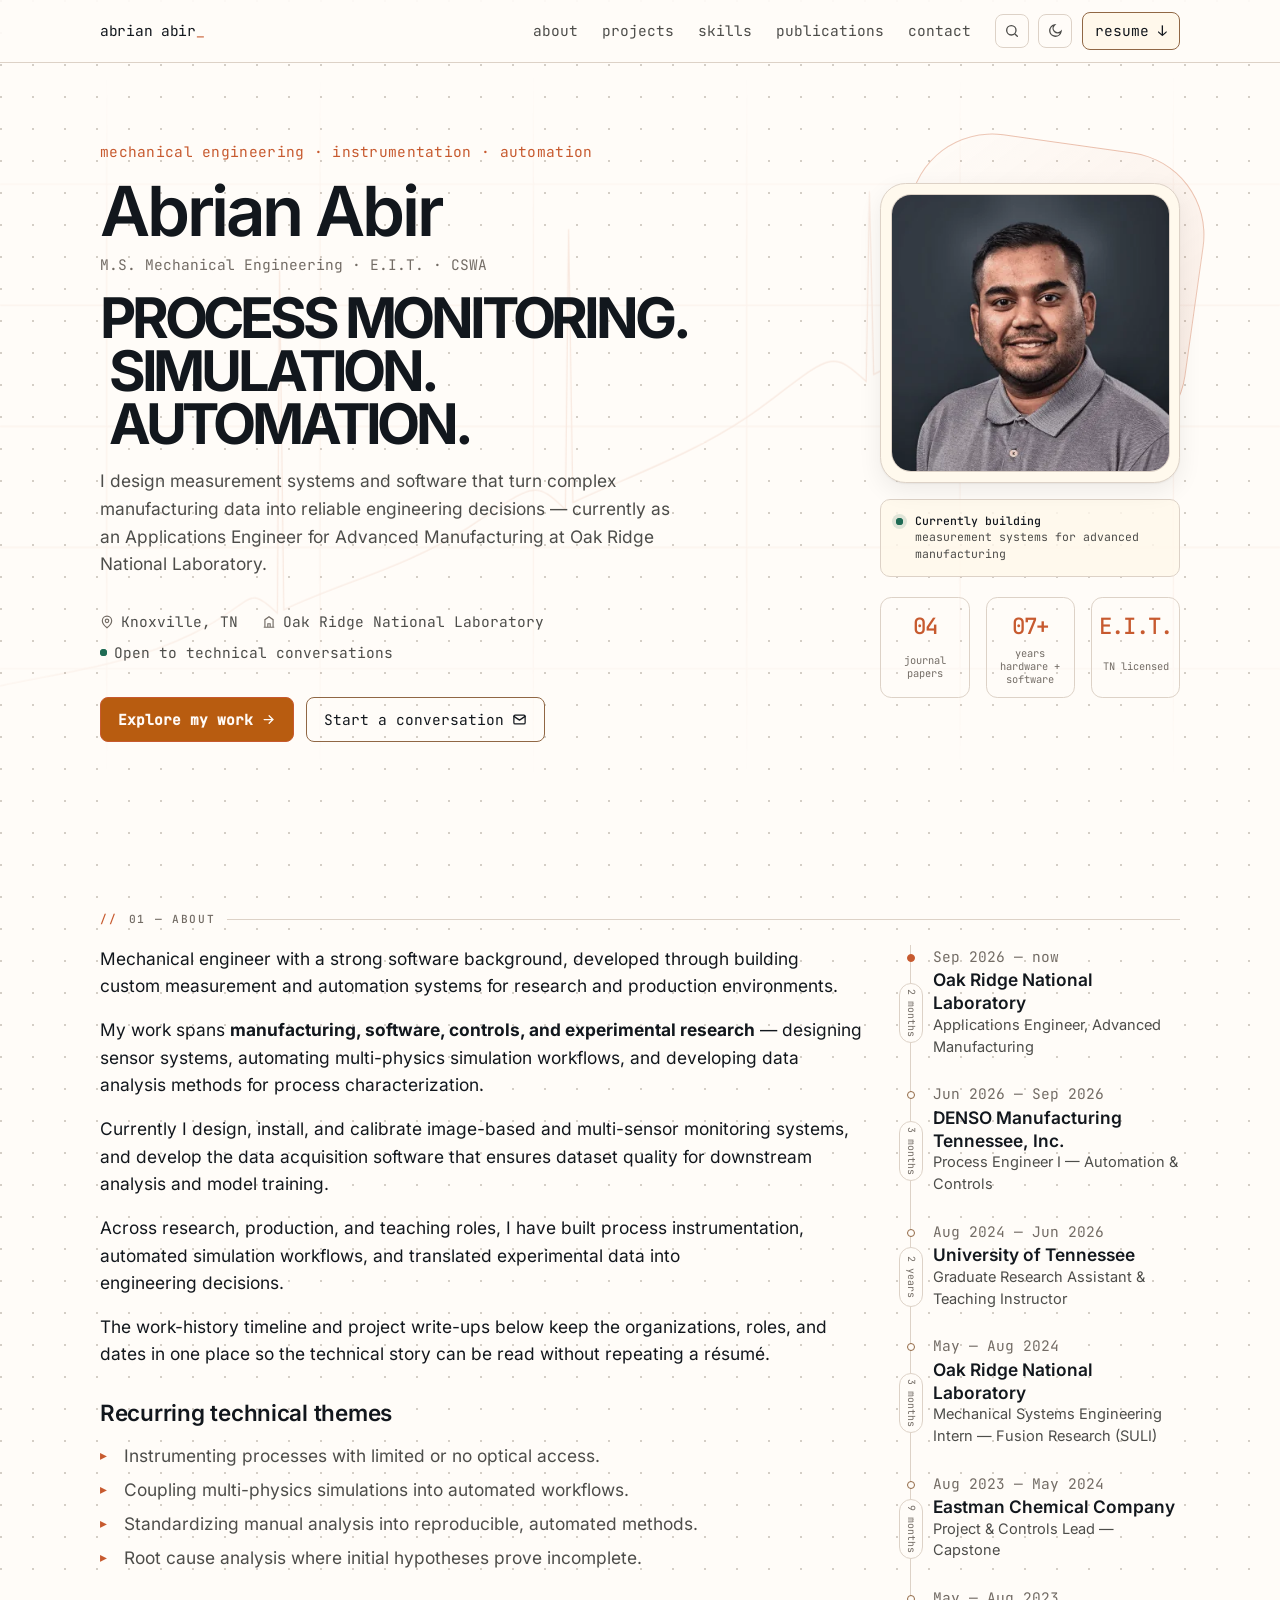
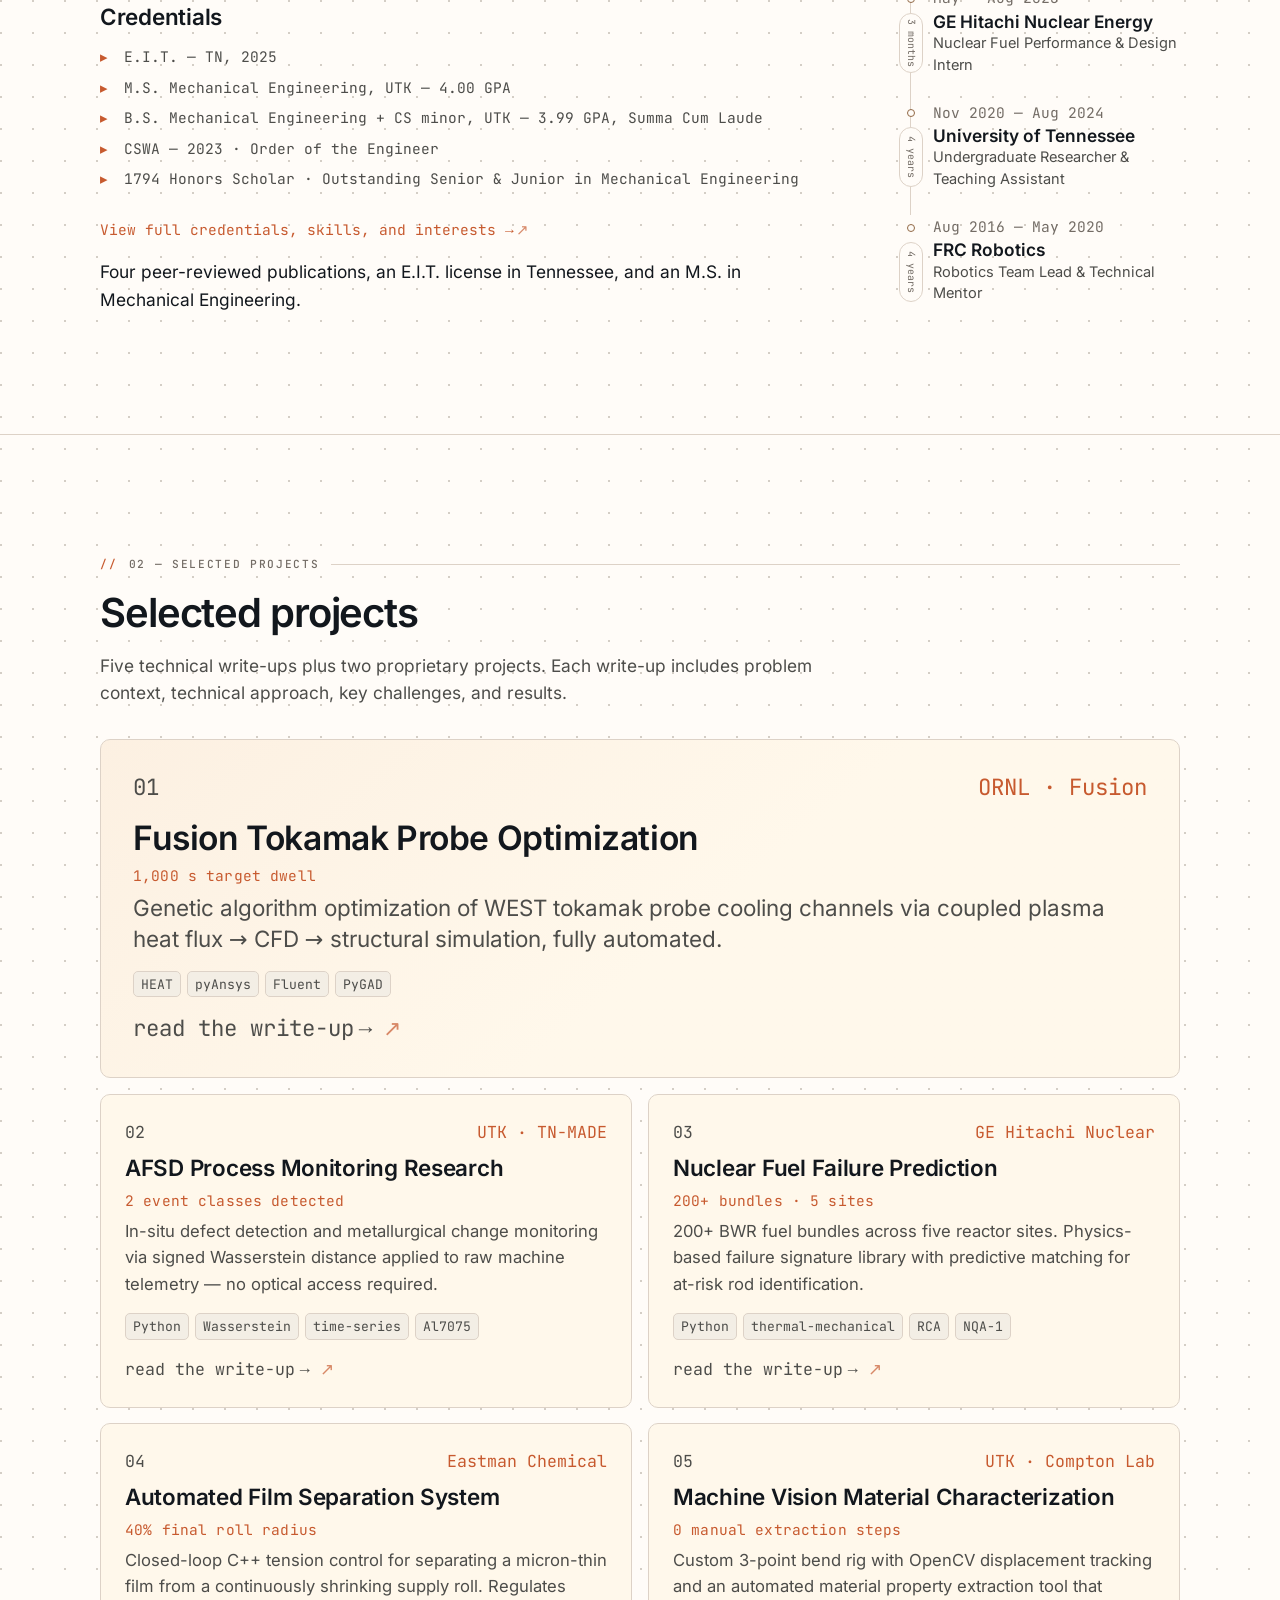
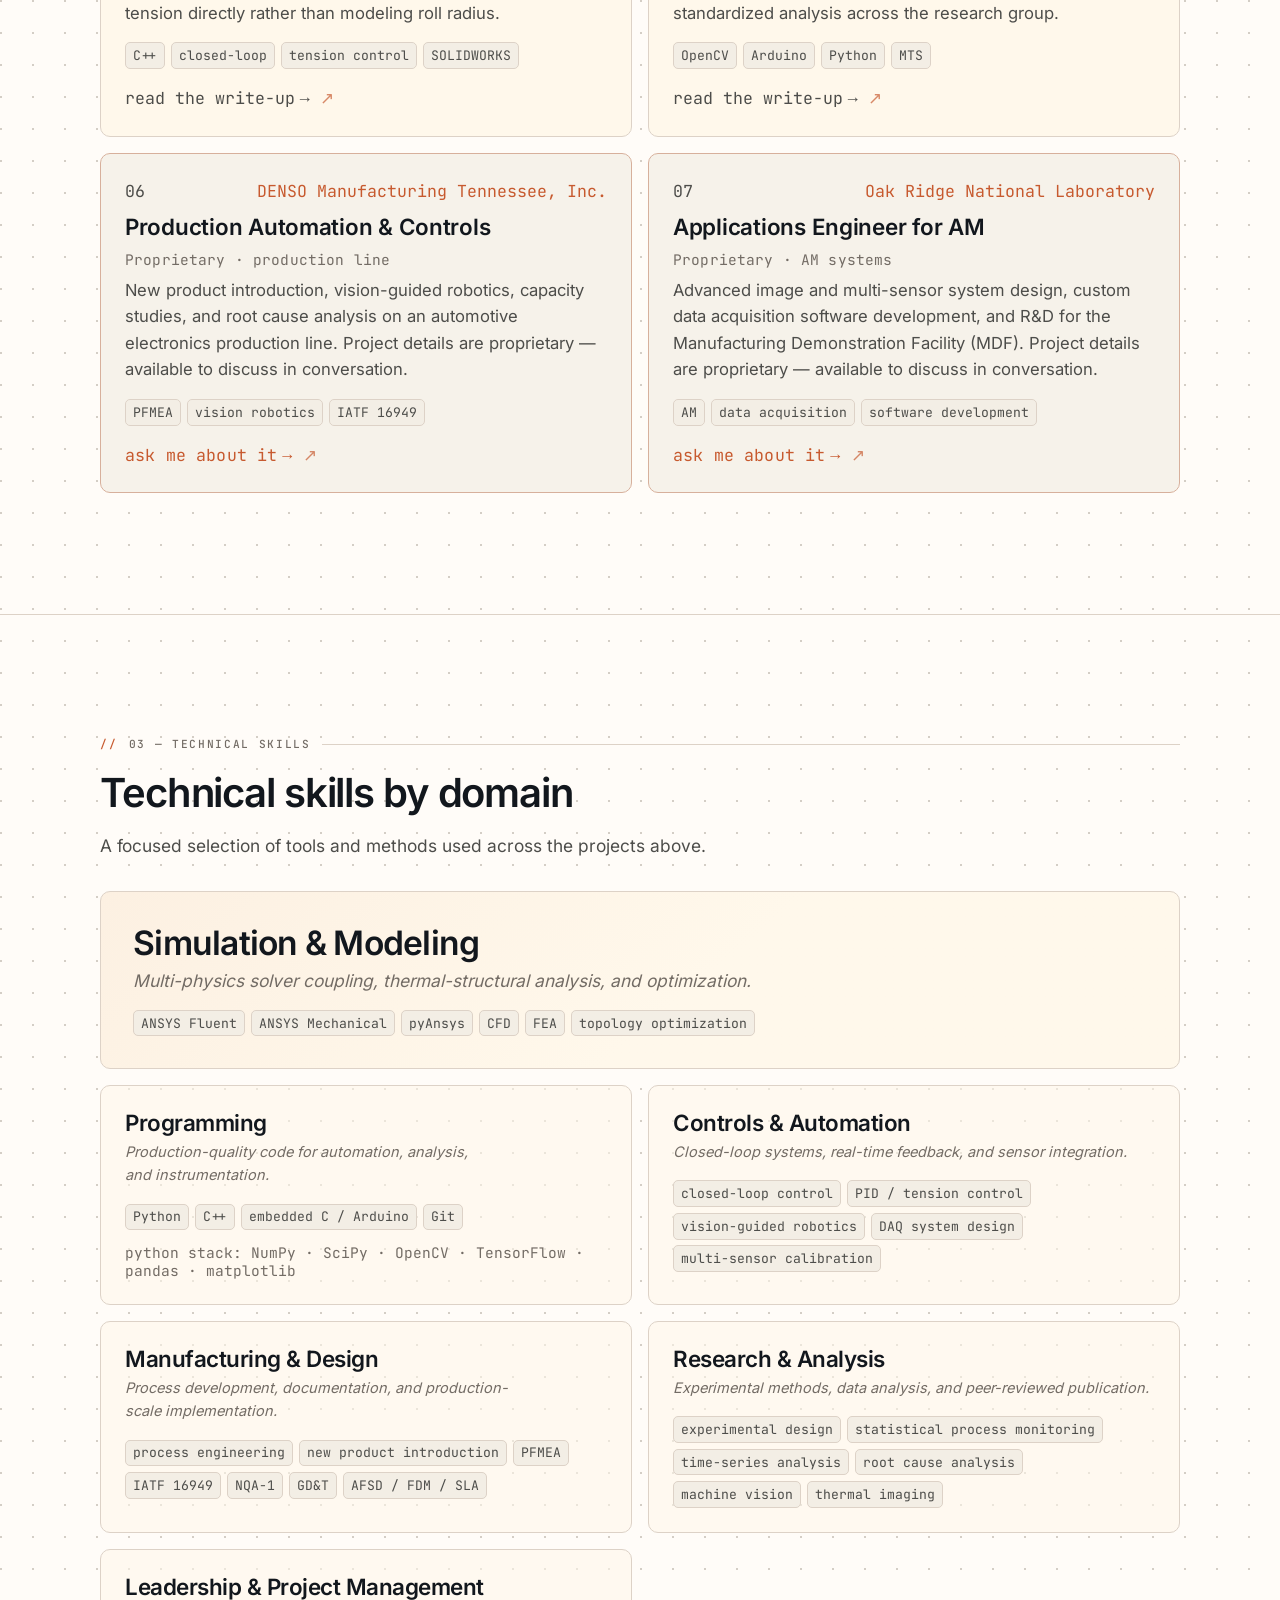
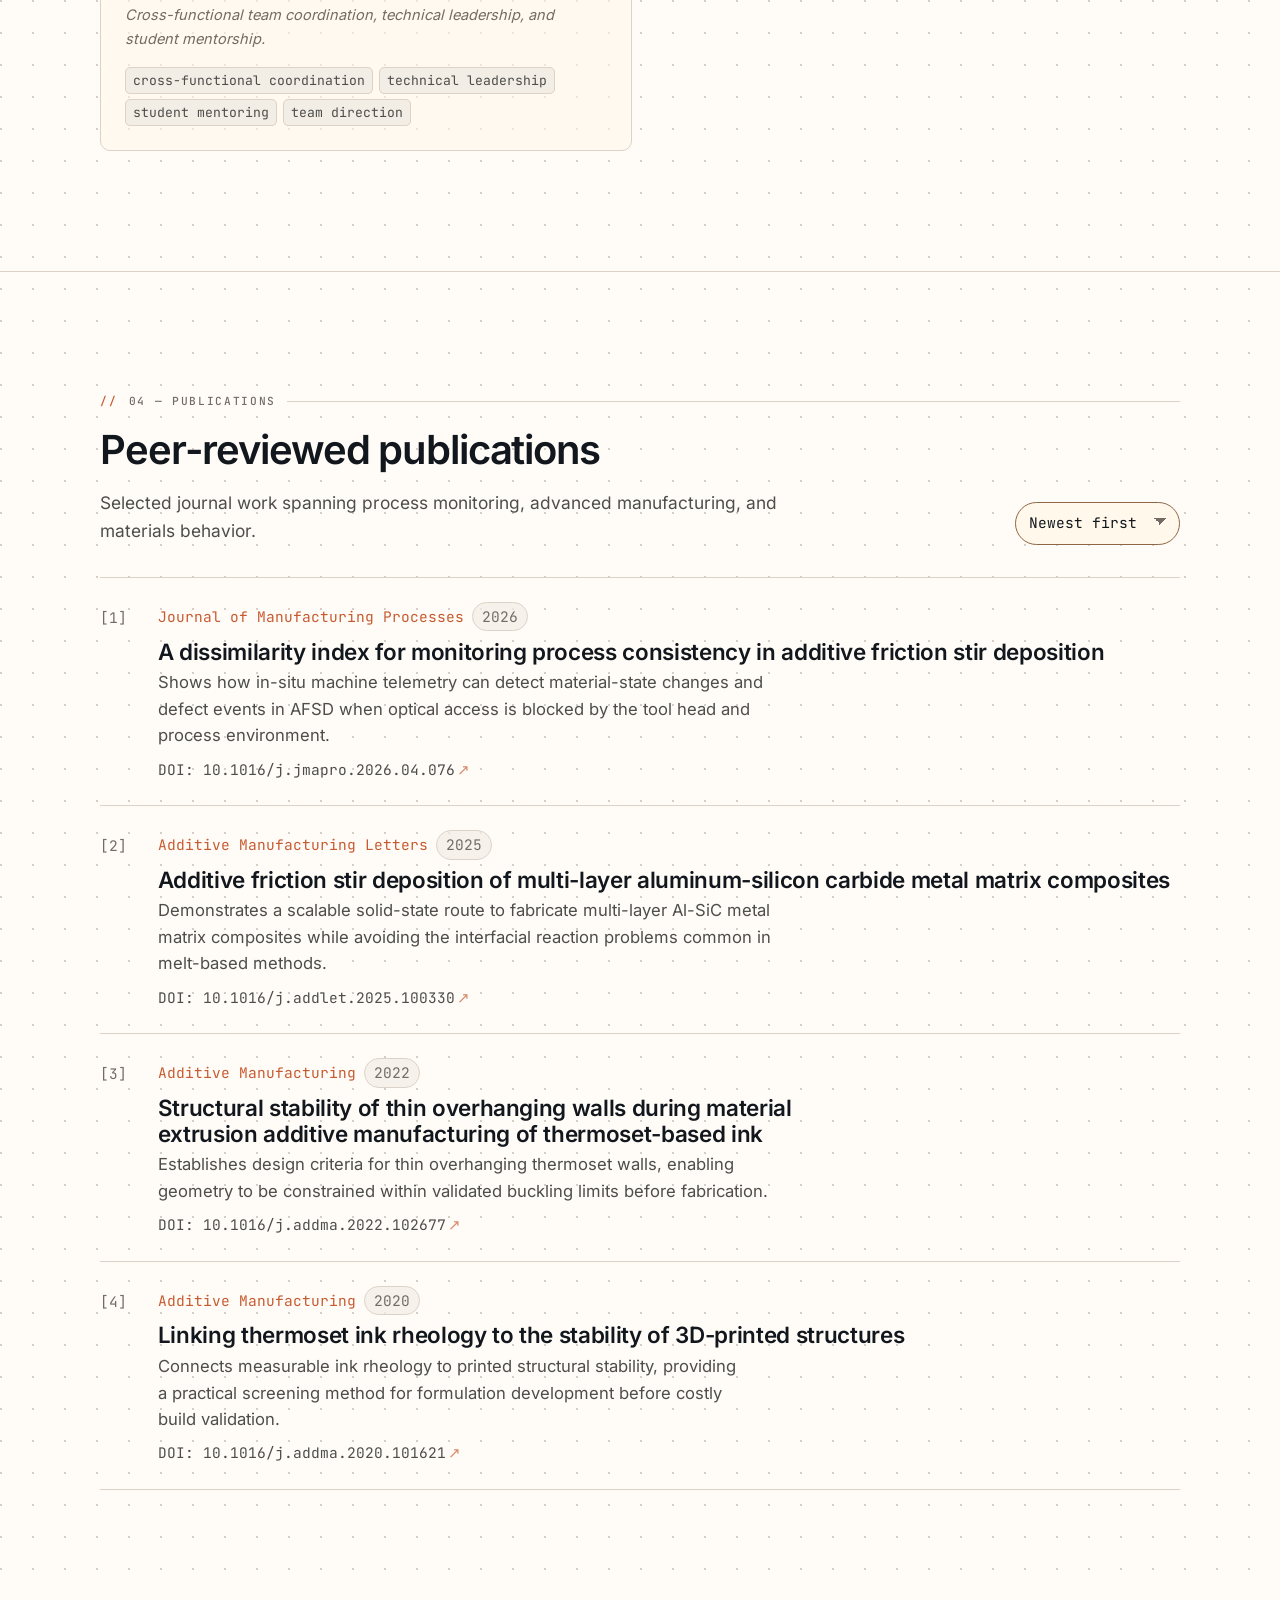
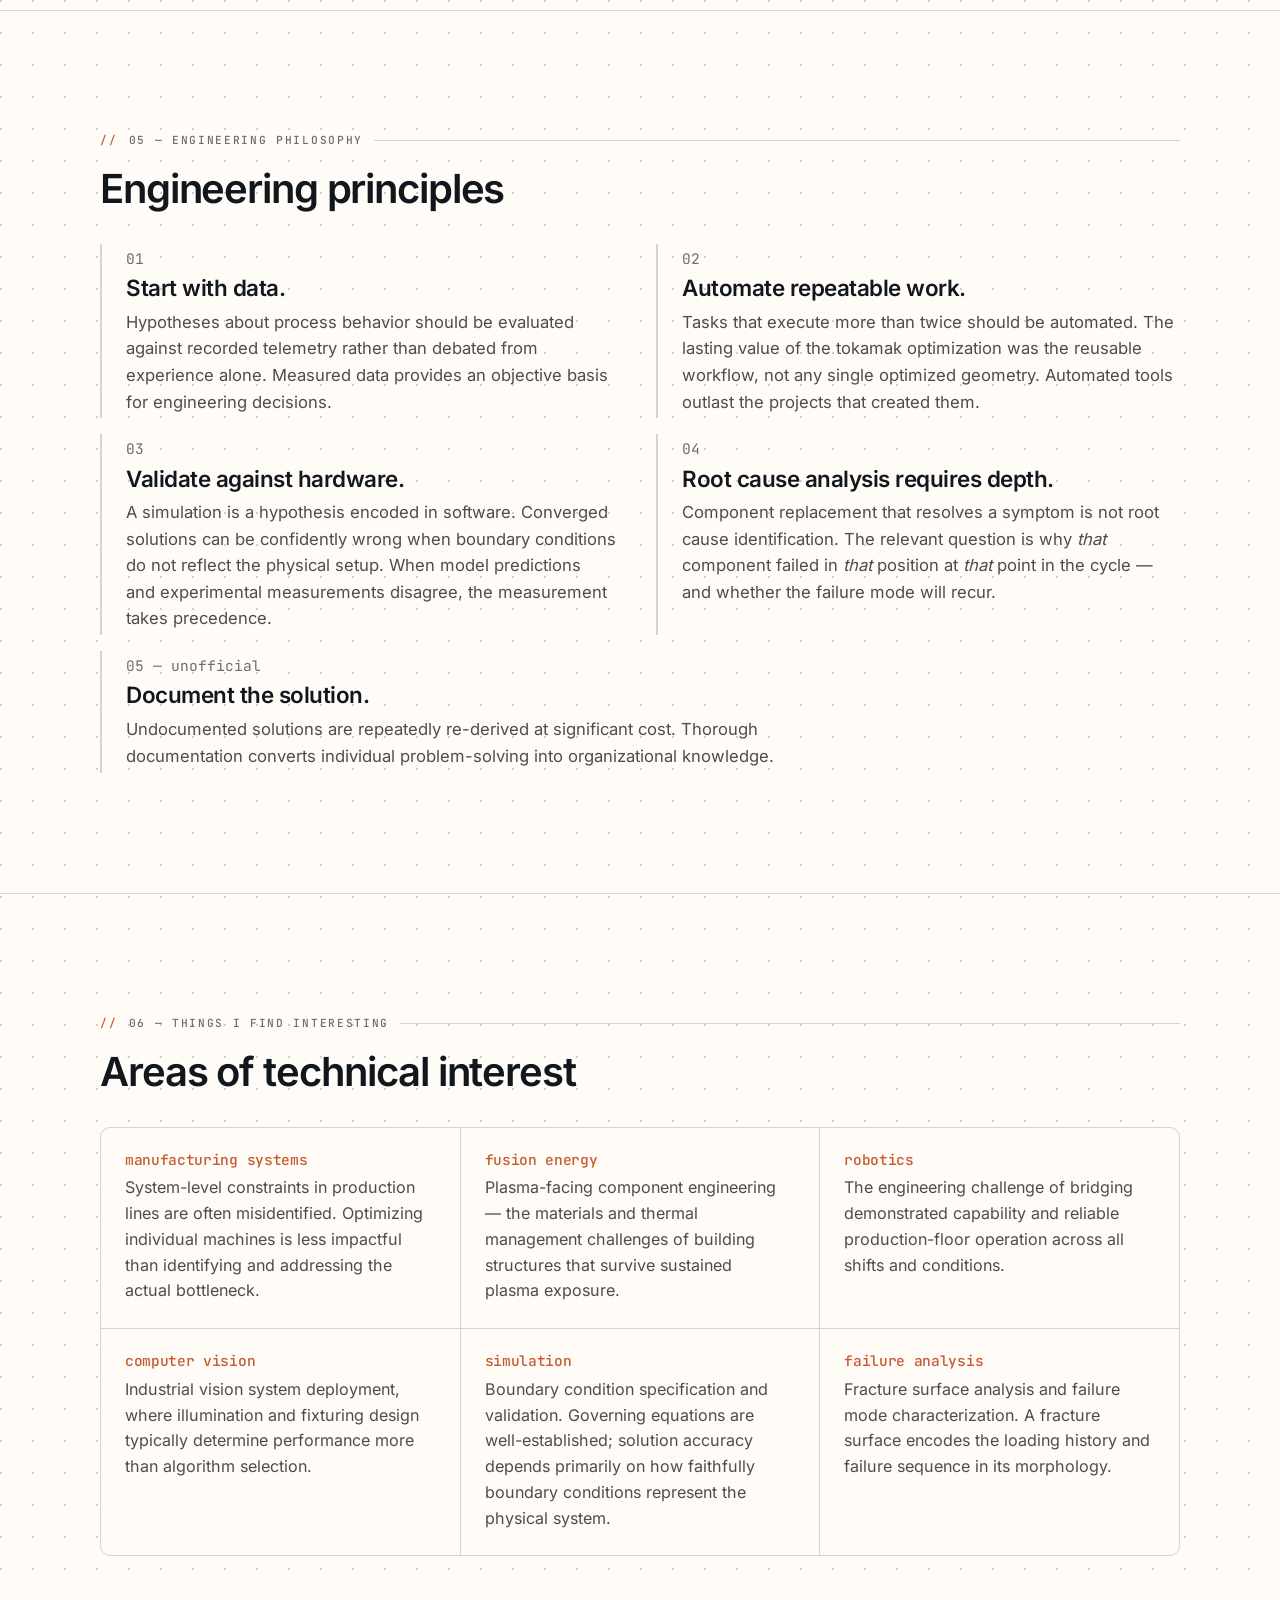
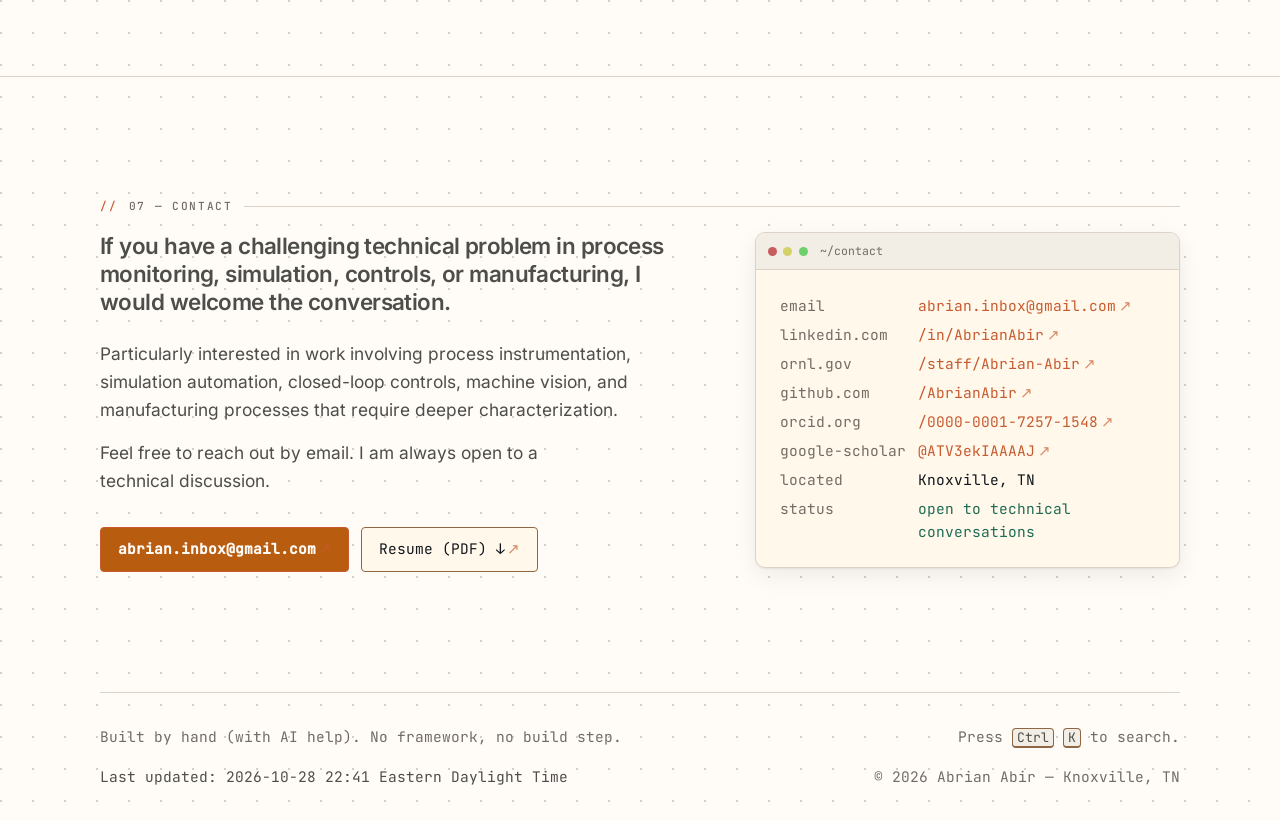
==== commit e5352586: "Update project pages with new metadata and last updated timestamps" ====
--- a/index.html
+++ b/index.html
@@ -1,4 +1,4 @@
-<!DOCTYPE html><html lang="en" data-theme="dark"><head><meta charset="utf-8"><meta name="viewport" content="width=device-width, initial-scale=1"><title>Abrian Abir — Mechanical Engineer, Instrumentation & Automation</title><meta name="description" content="Abrian Abir — mechanical engineer and E.I.T. specializing in sensor systems, data acquisition, simulation automation, and advanced manufacturing at Oak Ridge National Laboratory."><meta name="author" content="Abrian Abir"><meta name="theme-color" content="#1a1816"><link rel="canonical" href="https://abrianabir.github.io/"><meta property="og:type" content="website"><meta property="og:url" content="https://abrianabir.github.io/"><meta property="og:title" content="Abrian Abir — Mechanical Engineer, Instrumentation & Automation"><meta property="og:description" content="Abrian Abir — mechanical engineer and E.I.T. specializing in sensor systems, data acquisition, simulation automation, and advanced manufacturing at Oak Ridge National Laboratory."><meta property="og:image" content="https://abrianabir.github.io/assets/img/og/og-home.png"><meta property="og:image:width" content="1200"><meta property="og:image:height" content="630"><meta property="og:image:alt" content="Abrian Abir — mechanical engineering · instrumentation · automation"><meta name="twitter:card" content="summary_large_image"><meta name="google-site-verification" content="NKCbq-IOS7XesMwCIqltudBgdCa_yDA4b-StoMeJ4Jw"/><link rel="icon" type="image/png" sizes="48x48" href="assets/favicon-48.png"><link rel="preload" as="font" type="font/woff2" href="assets/fonts/inter-latin.woff2" crossorigin><link rel="preload" as="font" type="font/woff2" href="assets/fonts/jetbrains-mono-latin.woff2" crossorigin><link rel="stylesheet" href="assets/css/style.min.css?v=a084a76e58"><link rel="expect" href="#main" blocking="render"><script>
+<!DOCTYPE html><html lang="en" data-theme="dark"><head><meta charset="utf-8"><meta name="viewport" content="width=device-width, initial-scale=1"><title>Abrian Abir — Mechanical Engineer, Instrumentation & Automation</title><meta name="description" content="Abrian Abir — mechanical engineer and E.I.T. specializing in sensor systems, data acquisition, simulation automation, and advanced manufacturing at Oak Ridge National Laboratory."><meta name="author" content="Abrian Abir"><meta name="theme-color" content="#1a1816"><link rel="canonical" href="https://abrianabir.github.io/"><meta property="og:type" content="website"><meta property="og:url" content="https://abrianabir.github.io/"><meta property="og:title" content="Abrian Abir — Mechanical Engineer, Instrumentation & Automation"><meta property="og:description" content="Abrian Abir — mechanical engineer and E.I.T. specializing in sensor systems, data acquisition, simulation automation, and advanced manufacturing at Oak Ridge National Laboratory."><meta property="og:image" content="https://abrianabir.github.io/assets/img/og/og-home.png"><meta property="og:image:width" content="1200"><meta property="og:image:height" content="630"><meta property="og:image:alt" content="Abrian Abir — mechanical engineering · instrumentation · automation"><meta name="twitter:card" content="summary_large_image"><meta name="google-site-verification" content="NKCbq-IOS7XesMwCIqltudBgdCa_yDA4b-StoMeJ4Jw"/><link rel="icon" type="image/png" sizes="48x48" href="assets/favicon-48.png"><link rel="preload" as="font" type="font/woff2" href="assets/fonts/inter-latin.woff2" crossorigin><link rel="preload" as="font" type="font/woff2" href="assets/fonts/jetbrains-mono-latin.woff2" crossorigin><link rel="stylesheet" href="assets/css/style.min.css?v=5b17054562"><link rel="expect" href="#main" blocking="render"><script>
   (() => { try {
     const s = localStorage.getItem('theme');
     document.documentElement.dataset.theme =
@@ -20,7 +20,7 @@
       "url": "https://abrianabir.github.io/",
       "name": "Abrian Abir \u2014 Mechanical Engineer, Instrumentation & Automation",
       "description": "Abrian Abir \u2014 mechanical engineer and E.I.T. specializing in sensor systems, data acquisition, simulation automation, and advanced manufacturing at Oak Ridge National Laboratory.",
-      "dateModified": "2026-10-17T12:23:05-04:00",
+      "dateModified": "2026-10-28T22:41:22-04:00",
       "mainEntity": {
         "@id": "https://abrianabir.github.io/#person"
       }
@@ -92,12 +92,12 @@
 <span class="role">Project & Controls Lead — Capstone</span></div></div></li><li><span class="yr">May — Aug 2023</span><div class="timeline__item"><span class="duration" aria-label="3 months worked">3 months</span><div class="timeline__copy"><span class="org">GE Hitachi Nuclear Energy</span>
 <span class="role">Nuclear Fuel Performance & Design Intern</span></div></div></li><li><span class="yr">Nov 2020 — Aug 2024</span><div class="timeline__item"><span class="duration" aria-label="4 years worked">4 years</span><div class="timeline__copy"><span class="org">University of Tennessee</span>
 <span class="role">Undergraduate Researcher & Teaching Assistant</span></div></div></li><li><span class="yr">Aug 2016 — May 2020</span><div class="timeline__item"><span class="duration" aria-label="4 years worked">4 years</span><div class="timeline__copy"><span class="org">FRC Robotics</span>
-<span class="role">Robotics Team Lead & Technical Mentor</span></div></div></li></ol></aside></div></div></section><section id="projects"><div class="wrap"><h2 class="sec-label reveal">02 — selected projects</h2><div class="sec-head reveal"><h3>Selected projects</h3><p>Five technical write-ups plus two proprietary projects. Each write-up includes problem context, technical approach, key challenges, and results.</p></div><div class="cards"><article class="card reveal" data-slug="tokamak-probe"><p class="card__idx"><span>01</span><span class="org">ORNL · Fusion</span></p><h3><a href="projects/tokamak-probe.html">Fusion Tokamak Probe Optimization</a></h3><p class="card__metric">1,000 s target dwell</p><p>Genetic algorithm optimization of WEST tokamak probe cooling channels via coupled plasma heat flux → CFD → structural simulation, fully automated.</p><div class="card__tags"><span class="tag">HEAT</span><span class="tag">pyAnsys</span><span class="tag">Fluent</span><span class="tag">PyGAD</span></div><p class="card__more">read the write-up <span class="arw">→</span></p></article><article class="card reveal" data-slug="afsd-monitoring"><p class="card__idx"><span>02</span><span class="org">UTK · TN-MADE</span></p><h3><a href="projects/afsd-monitoring.html">AFSD Process Monitoring Research</a></h3><p class="card__metric">2 event classes detected</p><p>In-situ defect detection and metallurgical change monitoring via signed Wasserstein distance applied to raw machine telemetry — no optical access required.</p><div class="card__tags"><span class="tag">Python</span><span class="tag">Wasserstein</span><span class="tag">time-series</span><span class="tag">Al7075</span></div><p class="card__more">read the write-up <span class="arw">→</span></p></article><article class="card reveal" data-slug="fuel-failure"><p class="card__idx"><span>03</span><span class="org">GE Hitachi Nuclear</span></p><h3><a href="projects/fuel-failure.html">Nuclear Fuel Failure Prediction</a></h3><p class="card__metric">200+ bundles · 5 sites</p><p>200+ BWR fuel bundles across five reactor sites. Physics-based failure signature library with predictive matching for at-risk rod identification.</p><div class="card__tags"><span class="tag">Python</span><span class="tag">thermal-mechanical</span><span class="tag">RCA</span><span class="tag">NQA-1</span></div><p class="card__more">read the write-up <span class="arw">→</span></p></article><article class="card reveal" data-slug="film-separator"><p class="card__idx"><span>04</span><span class="org">Eastman Chemical</span></p><h3><a href="projects/film-separator.html">Automated Film Separation System</a></h3><p class="card__metric">40% final roll radius</p><p>Closed-loop C++ tension control for separating a micron-thin film from a continuously shrinking supply roll. Regulates tension directly rather than modeling roll radius.</p><div class="card__tags"><span class="tag">C++</span><span class="tag">closed-loop</span><span class="tag">tension control</span><span class="tag">SOLIDWORKS</span></div><p class="card__more">read the write-up <span class="arw">→</span></p></article><article class="card reveal" data-slug="machine-vision"><p class="card__idx"><span>05</span><span class="org">UTK · Compton Lab</span></p><h3><a href="projects/machine-vision.html">Machine Vision Material Characterization</a></h3><p class="card__metric">0 manual extraction steps</p><p>Custom 3-point bend rig with OpenCV displacement tracking and an automated material property extraction tool that standardized analysis across the research group.</p><div class="card__tags"><span class="tag">OpenCV</span><span class="tag">Arduino</span><span class="tag">Python</span><span class="tag">MTS</span></div><p class="card__more">read the write-up <span class="arw">→</span></p></article><article class="card card--private reveal"><p class="card__idx"><span>06</span><span class="org">DENSO Manufacturing Tennessee, Inc.</span></p><h3>Production Automation & Controls</h3><p class="card__metric">Proprietary · production line</p><p>New product introduction, vision-guided robotics, capacity studies, and root cause analysis on an automotive electronics production line. Project details are proprietary — available to discuss in conversation.</p><div class="card__tags"><span class="tag">PFMEA</span><span class="tag">vision robotics</span><span class="tag">IATF 16949</span></div><p class="card__more"><a href="#contact">ask me about it <span class="arw">→</span></a></p></article><article class="card card--private reveal"><p class="card__idx"><span>07</span><span class="org">Oak Ridge National Laboratory</span></p><h3>Applications Engineer for AM</h3><p class="card__metric">Proprietary · AM systems</p><p>Advanced image and multi-sensor system design, custom data acquisition software development, and R&D for the Manufacturing Demonstration Facility (MDF). Project details are proprietary — available to discuss in conversation.</p><div class="card__tags"><span class="tag">AM</span><span class="tag">data acquisition</span><span class="tag">software development</span></div><p class="card__more"><a href="#contact">ask me about it <span class="arw">→</span></a></p></article></div></div></section><section id="skills"><div class="wrap"><h2 class="sec-label reveal">03 — technical skills</h2><div class="sec-head reveal"><h3>Technical skills by domain</h3><p>A focused selection of tools and methods used across the projects above.</p></div><div class="skills"><div class="skillgroup reveal"><h4>Simulation & Modeling</h4><p>Multi-physics solver coupling, thermal-structural analysis, and optimization.</p><ul><li class="tag">ANSYS Fluent</li><li class="tag">ANSYS Mechanical</li><li class="tag">pyAnsys</li><li class="tag">CFD</li><li class="tag">FEA</li><li class="tag">topology optimization</li></ul></div><div class="skillgroup reveal"><h4>Programming</h4><p>Production-quality code for automation, analysis, and instrumentation.</p><ul><li class="tag">Python</li><li class="tag">C++</li><li class="tag">embedded C / Arduino</li><li class="tag">Git</li><li class="sub">python stack: NumPy · SciPy · OpenCV · TensorFlow · pandas · matplotlib</li></ul></div><div class="skillgroup reveal"><h4>Controls & Automation</h4><p>Closed-loop systems, real-time feedback, and sensor integration.</p><ul><li class="tag">closed-loop control</li><li class="tag">PID / tension control</li><li class="tag">vision-guided robotics</li><li class="tag">DAQ system design</li><li class="tag">multi-sensor calibration</li></ul></div><div class="skillgroup reveal"><h4>Manufacturing & Design</h4><p>Process development, documentation, and production-scale implementation.</p><ul><li class="tag">process engineering</li><li class="tag">new product introduction</li><li class="tag">PFMEA</li><li class="tag">IATF 16949</li><li class="tag">NQA-1</li><li class="tag">GD&T</li><li class="tag">AFSD / FDM / SLA</li></ul></div><div class="skillgroup reveal"><h4>Research & Analysis</h4><p>Experimental methods, data analysis, and peer-reviewed publication.</p><ul><li class="tag">experimental design</li><li class="tag">statistical process monitoring</li><li class="tag">time-series analysis</li><li class="tag">root cause analysis</li><li class="tag">machine vision</li><li class="tag">thermal imaging</li></ul></div><div class="skillgroup reveal"><h4>Leadership & Project Management</h4><p>Cross-functional team coordination, technical leadership, and student mentorship.</p><ul><li class="tag">cross-functional coordination</li><li class="tag">technical leadership</li><li class="tag">student mentoring</li><li class="tag">team direction</li></ul></div></div></div></section><section id="publications"><div class="wrap"><h2 class="sec-label reveal">04 — publications</h2><div class="sec-head reveal"><div class="sec-head__row"><div><h3>Peer-reviewed publications</h3><p>Selected journal work spanning process monitoring, advanced manufacturing, and materials behavior.</p></div><div class="pub-sort"><label class="sr-only" for="pub-sort">Sort publications</label><select id="pub-sort" class="pub-sort__control" aria-label="Sort publications"><option value="newest">Newest first</option><option value="oldest">Oldest first</option><option value="title">Title A–Z</option></select></div></div></div><ol class="pubs reveal" data-sort="newest"><li data-year="2026" data-title="A dissimilarity index for monitoring process consistency in additive friction stir deposition"><div><div class="pub__meta"><span class="journal">Journal of Manufacturing Processes</span>
+<span class="role">Robotics Team Lead & Technical Mentor</span></div></div></li></ol></aside></div></div></section><section id="projects"><div class="wrap"><h2 class="sec-label reveal">02 — selected projects</h2><div class="sec-head reveal"><h3>Selected projects</h3><p>Five technical write-ups plus two proprietary projects. Each write-up includes problem context, technical approach, key challenges, and results.</p></div><div class="cards"><article class="card reveal" data-slug="tokamak-probe"><p class="card__idx"><span>01</span><span class="org">ORNL · Fusion</span></p><h3><a href="projects/tokamak-probe.html">Fusion Tokamak Probe Optimization</a></h3><p class="card__metric">1,000 s target dwell</p><p>Genetic algorithm optimization of WEST tokamak probe cooling channels via coupled plasma heat flux → CFD → structural simulation, fully automated.</p><div class="card__tags"><span class="tag">HEAT</span><span class="tag">pyAnsys</span><span class="tag">Fluent</span><span class="tag">PyGAD</span></div><p class="card__more"><a href="projects/tokamak-probe.html">read the write-up <span class="arw">→</span></a></p></article><article class="card reveal" data-slug="afsd-monitoring"><p class="card__idx"><span>02</span><span class="org">UTK · TN-MADE</span></p><h3><a href="projects/afsd-monitoring.html">AFSD Process Monitoring Research</a></h3><p class="card__metric">2 event classes detected</p><p>In-situ defect detection and metallurgical change monitoring via signed Wasserstein distance applied to raw machine telemetry — no optical access required.</p><div class="card__tags"><span class="tag">Python</span><span class="tag">Wasserstein</span><span class="tag">time-series</span><span class="tag">Al7075</span></div><p class="card__more"><a href="projects/afsd-monitoring.html">read the write-up <span class="arw">→</span></a></p></article><article class="card reveal" data-slug="fuel-failure"><p class="card__idx"><span>03</span><span class="org">GE Hitachi Nuclear</span></p><h3><a href="projects/fuel-failure.html">Nuclear Fuel Failure Prediction</a></h3><p class="card__metric">200+ bundles · 5 sites</p><p>200+ BWR fuel bundles across five reactor sites. Physics-based failure signature library with predictive matching for at-risk rod identification.</p><div class="card__tags"><span class="tag">Python</span><span class="tag">thermal-mechanical</span><span class="tag">RCA</span><span class="tag">NQA-1</span></div><p class="card__more"><a href="projects/fuel-failure.html">read the write-up <span class="arw">→</span></a></p></article><article class="card reveal" data-slug="film-separator"><p class="card__idx"><span>04</span><span class="org">Eastman Chemical</span></p><h3><a href="projects/film-separator.html">Automated Film Separation System</a></h3><p class="card__metric">40% final roll radius</p><p>Closed-loop C++ tension control for separating a micron-thin film from a continuously shrinking supply roll. Regulates tension directly rather than modeling roll radius.</p><div class="card__tags"><span class="tag">C++</span><span class="tag">closed-loop</span><span class="tag">tension control</span><span class="tag">SOLIDWORKS</span></div><p class="card__more"><a href="projects/film-separator.html">read the write-up <span class="arw">→</span></a></p></article><article class="card reveal" data-slug="machine-vision"><p class="card__idx"><span>05</span><span class="org">UTK · Compton Lab</span></p><h3><a href="projects/machine-vision.html">Machine Vision Material Characterization</a></h3><p class="card__metric">0 manual extraction steps</p><p>Custom 3-point bend rig with OpenCV displacement tracking and an automated material property extraction tool that standardized analysis across the research group.</p><div class="card__tags"><span class="tag">OpenCV</span><span class="tag">Arduino</span><span class="tag">Python</span><span class="tag">MTS</span></div><p class="card__more"><a href="projects/machine-vision.html">read the write-up <span class="arw">→</span></a></p></article><article class="card card--private reveal"><p class="card__idx"><span>06</span><span class="org">DENSO Manufacturing Tennessee, Inc.</span></p><h3>Production Automation & Controls</h3><p class="card__metric">Proprietary · production line</p><p>New product introduction, vision-guided robotics, capacity studies, and root cause analysis on an automotive electronics production line. Project details are proprietary — available to discuss in conversation.</p><div class="card__tags"><span class="tag">PFMEA</span><span class="tag">vision robotics</span><span class="tag">IATF 16949</span></div><p class="card__more"><a href="#contact">ask me about it <span class="arw">→</span></a></p></article><article class="card card--private reveal"><p class="card__idx"><span>07</span><span class="org">Oak Ridge National Laboratory</span></p><h3>Applications Engineer for AM</h3><p class="card__metric">Proprietary · AM systems</p><p>Advanced image and multi-sensor system design, custom data acquisition software development, and R&D for the Manufacturing Demonstration Facility (MDF). Project details are proprietary — available to discuss in conversation.</p><div class="card__tags"><span class="tag">AM</span><span class="tag">data acquisition</span><span class="tag">software development</span></div><p class="card__more"><a href="#contact">ask me about it <span class="arw">→</span></a></p></article></div></div></section><section id="skills"><div class="wrap"><h2 class="sec-label reveal">03 — technical skills</h2><div class="sec-head reveal"><h3>Technical skills by domain</h3><p>A focused selection of tools and methods used across the projects above.</p></div><div class="skills"><div class="skillgroup reveal"><h4>Simulation & Modeling</h4><p>Multi-physics solver coupling, thermal-structural analysis, and optimization.</p><ul><li class="tag">ANSYS Fluent</li><li class="tag">ANSYS Mechanical</li><li class="tag">pyAnsys</li><li class="tag">CFD</li><li class="tag">FEA</li><li class="tag">topology optimization</li></ul></div><div class="skillgroup reveal"><h4>Programming</h4><p>Production-quality code for automation, analysis, and instrumentation.</p><ul><li class="tag">Python</li><li class="tag">C++</li><li class="tag">embedded C / Arduino</li><li class="tag">Git</li><li class="sub">python stack: NumPy · SciPy · OpenCV · TensorFlow · pandas · matplotlib</li></ul></div><div class="skillgroup reveal"><h4>Controls & Automation</h4><p>Closed-loop systems, real-time feedback, and sensor integration.</p><ul><li class="tag">closed-loop control</li><li class="tag">PID / tension control</li><li class="tag">vision-guided robotics</li><li class="tag">DAQ system design</li><li class="tag">multi-sensor calibration</li></ul></div><div class="skillgroup reveal"><h4>Manufacturing & Design</h4><p>Process development, documentation, and production-scale implementation.</p><ul><li class="tag">process engineering</li><li class="tag">new product introduction</li><li class="tag">PFMEA</li><li class="tag">IATF 16949</li><li class="tag">NQA-1</li><li class="tag">GD&T</li><li class="tag">AFSD / FDM / SLA</li></ul></div><div class="skillgroup reveal"><h4>Research & Analysis</h4><p>Experimental methods, data analysis, and peer-reviewed publication.</p><ul><li class="tag">experimental design</li><li class="tag">statistical process monitoring</li><li class="tag">time-series analysis</li><li class="tag">root cause analysis</li><li class="tag">machine vision</li><li class="tag">thermal imaging</li></ul></div><div class="skillgroup reveal"><h4>Leadership & Project Management</h4><p>Cross-functional team coordination, technical leadership, and student mentorship.</p><ul><li class="tag">cross-functional coordination</li><li class="tag">technical leadership</li><li class="tag">student mentoring</li><li class="tag">team direction</li></ul></div></div></div></section><section id="publications"><div class="wrap"><h2 class="sec-label reveal">04 — publications</h2><div class="sec-head reveal"><div class="sec-head__row"><div><h3>Peer-reviewed publications</h3><p>Selected journal work spanning process monitoring, advanced manufacturing, and materials behavior.</p></div><div class="pub-sort"><label class="sr-only" for="pub-sort">Sort publications</label><select id="pub-sort" class="pub-sort__control" aria-label="Sort publications"><option value="newest">Newest first</option><option value="oldest">Oldest first</option><option value="title">Title A–Z</option></select></div></div></div><ol class="pubs reveal" data-sort="newest"><li data-year="2026" data-title="A dissimilarity index for monitoring process consistency in additive friction stir deposition"><div><div class="pub__meta"><span class="journal">Journal of Manufacturing Processes</span>
 <span class="year">2026</span></div><h4>A dissimilarity index for monitoring process consistency in additive friction stir deposition</h4><p class="why">Shows how in-situ machine telemetry can detect material-state changes and defect events in AFSD when optical access is blocked by the tool head and process environment.</p><p class="pub__link"><a href="https://doi.org/10.1016/j.jmapro.2026.04.076" target="_blank" rel="noopener" aria-label="DOI for A dissimilarity index for monitoring process consistency in additive friction stir deposition">DOI: 10.1016/j.jmapro.2026.04.076</a></p></div></li><li data-year="2025" data-title="Additive friction stir deposition of multi-layer aluminum-silicon carbide metal matrix composites"><div><div class="pub__meta"><span class="journal">Additive Manufacturing Letters</span>
 <span class="year">2025</span></div><h4>Additive friction stir deposition of multi-layer aluminum-silicon carbide metal matrix composites</h4><p class="why">Demonstrates a scalable solid-state route to fabricate multi-layer Al-SiC metal matrix composites while avoiding the interfacial reaction problems common in melt-based methods.</p><p class="pub__link"><a href="https://doi.org/10.1016/j.addlet.2025.100330" target="_blank" rel="noopener" aria-label="DOI for Additive friction stir deposition of multi-layer aluminum-silicon carbide metal matrix composites">DOI: 10.1016/j.addlet.2025.100330</a></p></div></li><li data-year="2022" data-title="Structural stability of thin overhanging walls during material extrusion additive manufacturing of thermoset-based ink"><div><div class="pub__meta"><span class="journal">Additive Manufacturing</span>
 <span class="year">2022</span></div><h4>Structural stability of thin overhanging walls during material extrusion additive manufacturing of thermoset-based ink</h4><p class="why">Establishes design criteria for thin overhanging thermoset walls, enabling geometry to be constrained within validated buckling limits before fabrication.</p><p class="pub__link"><a href="https://doi.org/10.1016/j.addma.2022.102677" target="_blank" rel="noopener" aria-label="DOI for Structural stability of thin overhanging walls during material extrusion additive manufacturing of thermoset-based ink">DOI: 10.1016/j.addma.2022.102677</a></p></div></li><li data-year="2020" data-title="Linking thermoset ink rheology to the stability of 3D-printed structures"><div><div class="pub__meta"><span class="journal">Additive Manufacturing</span>
 <span class="year">2020</span></div><h4>Linking thermoset ink rheology to the stability of 3D-printed structures</h4><p class="why">Connects measurable ink rheology to printed structural stability, providing a practical screening method for formulation development before costly build validation.</p><p class="pub__link"><a href="https://doi.org/10.1016/j.addma.2020.101621" target="_blank" rel="noopener" aria-label="DOI for Linking thermoset ink rheology to the stability of 3D-printed structures">DOI: 10.1016/j.addma.2020.101621</a></p></div></li></ol></div></section><section id="philosophy"><div class="wrap"><h2 class="sec-label reveal">05 — engineering philosophy</h2><div class="sec-head reveal"><h3>Engineering principles</h3></div><div class="philo"><article class="reveal"><span class="n">01</span><h4>Start with data.</h4><p>Hypotheses about process behavior should be evaluated against recorded telemetry rather than debated from experience alone. Measured data provides an objective basis for engineering decisions.</p></article><article class="reveal"><span class="n">02</span><h4>Automate repeatable work.</h4><p>Tasks that execute more than twice should be automated. The lasting value of the tokamak optimization was the reusable workflow, not any single optimized geometry. Automated tools outlast the projects that created them.</p></article><article class="reveal"><span class="n">03</span><h4>Validate against hardware.</h4><p>A simulation is a hypothesis encoded in software. Converged solutions can be confidently wrong when boundary conditions do not reflect the physical setup. When model predictions and experimental measurements disagree, the measurement takes precedence.</p></article><article class="reveal"><span class="n">04</span><h4>Root cause analysis requires depth.</h4><p>Component replacement that resolves a symptom is not root cause identification. The relevant question is why <em>that</em> component failed in <em>that</em> position at <em>that</em> point in the cycle — and whether the failure mode will recur.</p></article><article class="reveal" style="grid-column:1/-1"><span class="n">05 — unofficial</span><h4>Document the solution.</h4><p>Undocumented solutions are repeatedly re-derived at significant cost. Thorough documentation converts individual problem-solving into organizational knowledge.</p></article></div></div></section><section id="interests"><div class="wrap"><h2 class="sec-label reveal">06 — things i find interesting</h2><div class="sec-head reveal"><h3>Areas of technical interest</h3></div><div class="interests reveal"><div><h4>manufacturing systems</h4><p>System-level constraints in production lines are often misidentified. Optimizing individual machines is less impactful than identifying and addressing the actual bottleneck.</p></div><div><h4>fusion energy</h4><p>Plasma-facing component engineering — the materials and thermal management challenges of building structures that survive sustained plasma exposure.</p></div><div><h4>robotics</h4><p>The engineering challenge of bridging demonstrated capability and reliable production-floor operation across all shifts and conditions.</p></div><div><h4>computer vision</h4><p>Industrial vision system deployment, where illumination and fixturing design typically determine performance more than algorithm selection.</p></div><div><h4>simulation</h4><p>Boundary condition specification and validation. Governing equations are well-established; solution accuracy depends primarily on how faithfully boundary conditions represent the physical system.</p></div><div><h4>failure analysis</h4><p>Fracture surface analysis and failure mode characterization. A fracture surface encodes the loading history and failure sequence in its morphology.</p></div></div></div></section><section id="contact"><div class="wrap"><h2 class="sec-label reveal">07 — contact</h2><div class="contact-grid"><div class="reveal"><p class="contact-lead">If you have a challenging technical problem in process monitoring, simulation, controls, or manufacturing, I would welcome the conversation.</p><p>Particularly interested in work involving process instrumentation, simulation automation, closed-loop controls, machine vision, and manufacturing processes that require deeper characterization.</p><p>Feel free to reach out by email. I am always open to a technical discussion.</p><div class="hero__cta" style="margin-top:2rem"><a class="btn btn--primary" href="mailto:abrian.inbox@gmail.com">abrian.inbox@gmail.com</a>
 <a class="btn" target="_blank" rel="noopener" href="resume.pdf" download>Resume (PDF) ↓</a></div></div><div class="card-term reveal"><div class="card-term__bar"><i style="background: #c85d5d;"></i><i style="background: #d2d267;"></i><i style="background: #6dd06d;"></i><span>~/contact</span></div><dl><dt>email</dt><dd><a href="mailto:abrian.inbox@gmail.com" target="_blank" rel="noopener noreferrer">abrian.inbox@gmail.com</a></dd><dt>linkedin.com</dt><dd><a href="https://linkedin.com/in/AbrianAbir" target="_blank" rel="noopener noreferrer">/in/AbrianAbir</a></dd><dt>ornl.gov</dt><dd><a href="https://www.ornl.gov/staff/Abrian-Abir/" target="_blank" rel="noopener noreferrer">/staff/Abrian-Abir</a></dd><dt>github.com</dt><dd><a href="https://github.com/AbrianAbir" target="_blank" rel="noopener noreferrer">/AbrianAbir</a></dd><dt>orcid.org</dt><dd><a href="https://orcid.org/0000-0001-7257-1548" target="_blank" rel="noopener noreferrer">/0000-0001-7257-1548</a></dd><dt>google-scholar</dt><dd><a href="https://scholar.google.com/citations?user=ATV3ekIAAAAJ" target="_blank" rel="noopener noreferrer">@ATV3ekIAAAAJ</a></dd><dt>located</dt><dd>Knoxville, TN</dd><dt>status</dt><dd style="color:var(--data-green)">open to technical conversations</dd></dl></div></div></div></section></main><footer class="footer wrap"><span>Built by hand (with AI help). No framework, no build step.</span>
 <span>Press <kbd>Ctrl</kbd>&nbsp;<kbd>K</kbd> to search.</span>
-<time class="footer__updated" datetime="2026-10-17T12:23:05-04:00">Last updated: 2026-10-17 12:23 Eastern Daylight Time</time>
-<span>© <span id="yr">2026</span> Abrian Abir — Knoxville, TN</span></footer><dialog class="pal" id="palette" aria-label="Site search"><div class="pal__box"><input id="palette-input" type="text" placeholder="jump to…" autocomplete="off" spellcheck="false" aria-label="Search the site"><ul id="palette-list"><li><a href="#about">About<span>section</span></a></li><li><a href="#projects">Projects<span>section</span></a></li><li><a href="#skills">Skills<span>section</span></a></li><li><a href="#publications">Publications<span>section</span></a></li><li><a href="#philosophy">Philosophy<span>section</span></a></li><li><a href="#interests">Interests<span>section</span></a></li><li><a href="#contact">Contact<span>section</span></a></li><li><a href="#philosophy">Engineering Philosophy<span>section</span></a></li><li><a href="#interests">Things I Find Interesting<span>section</span></a></li><li><a href="projects/tokamak-probe.html">Fusion Tokamak Probe Optimization<span>project</span></a></li><li><a href="projects/afsd-monitoring.html">AFSD Process Monitoring Research<span>project</span></a></li><li><a href="projects/fuel-failure.html">Nuclear Fuel Failure Prediction<span>project</span></a></li><li><a href="projects/film-separator.html">Automated Film Separation System<span>project</span></a></li><li><a href="projects/machine-vision.html">Machine Vision Material Characterization<span>project</span></a></li><li><a href="resume.pdf">Download resume<span>pdf</span></a></li><li><a href="mailto:abrian.inbox@gmail.com">Email Abrian<span>mailto</span></a></li><li><a href="https://github.com/AbrianAbir">GitHub<span>external</span></a></li><li><a href="https://linkedin.com/in/AbrianAbir">LinkedIn<span>external</span></a></li></ul><p class="pal__foot"><kbd>↑</kbd><kbd>↓</kbd> navigate · <kbd>↵</kbd> open · <kbd>esc</kbd> or click outside to close</p></div></dialog><script src="assets/js/main.min.js?v=3e2ff321f8" defer></script></body></html>+<time class="footer__updated" datetime="2026-10-28T22:41:22-04:00">Last updated: 2026-10-28 22:41 Eastern Daylight Time</time>
+<span>© <span id="yr">2026</span> Abrian Abir — Knoxville, TN</span></footer><dialog class="pal" id="palette" aria-label="Site search"><div class="pal__box"><input id="palette-input" type="text" placeholder="jump to…" autocomplete="off" spellcheck="false" aria-label="Search the site"><ul id="palette-list"><li><a href="#about">About<span>section</span></a></li><li><a href="#projects">Projects<span>section</span></a></li><li><a href="#skills">Skills<span>section</span></a></li><li><a href="#publications">Publications<span>section</span></a></li><li><a href="#philosophy">Philosophy<span>section</span></a></li><li><a href="#interests">Interests<span>section</span></a></li><li><a href="#contact">Contact<span>section</span></a></li><li><a href="#philosophy">Engineering Philosophy<span>section</span></a></li><li><a href="#interests">Things I Find Interesting<span>section</span></a></li><li><a href="projects/tokamak-probe.html">Fusion Tokamak Probe Optimization<span>project</span></a></li><li><a href="projects/afsd-monitoring.html">AFSD Process Monitoring Research<span>project</span></a></li><li><a href="projects/fuel-failure.html">Nuclear Fuel Failure Prediction<span>project</span></a></li><li><a href="projects/film-separator.html">Automated Film Separation System<span>project</span></a></li><li><a href="projects/machine-vision.html">Machine Vision Material Characterization<span>project</span></a></li><li><a href="resume.pdf">Download resume<span>pdf</span></a></li><li><a href="mailto:abrian.inbox@gmail.com">Email Abrian<span>mailto</span></a></li><li><a href="https://github.com/AbrianAbir">GitHub<span>external</span></a></li><li><a href="https://linkedin.com/in/AbrianAbir">LinkedIn<span>external</span></a></li></ul><p class="pal__foot"><kbd>↑</kbd><kbd>↓</kbd> navigate · <kbd>↵</kbd> open · <kbd>esc</kbd> or click outside to close</p></div></dialog><script src="assets/js/main.min.js?v=5c745a7a80" defer></script></body></html>
--- a/assets/css/style.min.css
+++ b/assets/css/style.min.css
@@ -1 +1 @@
-@font-face{font-family:"Inter";font-style:normal;font-weight:400 700;font-display:swap;src:url("../fonts/inter-latin.woff2") format("woff2")}@font-face{font-family:"JetBrains Mono";font-style:normal;font-weight:400 500;font-display:swap;src:url("../fonts/jetbrains-mono-latin.woff2") format("woff2")}:root{--bg:#1a1816;--bg-grid:#282420;--surface:#24211e;--surface-2:#2e2a25;--border:#3d3731;--border-strong:#595046;--text:#f1eee6;--text-dim:#b8b0a2;--text-faint:#9c9486;--accent:#e07246;--accent-alt:#b14317;--data-green:#38a178;--shadow:0 1px 2px rgb(0 0 0 / .4),0 18px 36px rgb(0 0 0 / .35);--font-sans:"Inter",ui-sans-serif,system-ui,-apple-system,"Segoe UI",Roboto,Helvetica,Arial,sans-serif;--font-mono:"JetBrains Mono",ui-monospace,SFMono-Regular,"SF Mono",Menlo,Consolas,"Liberation Mono",monospace;--step--1:clamp(0.75rem,0.75rem + 0.2vw,0.95rem);--step-0:clamp(0.85rem,0.77rem + 0.4vw,1.08rem);--step-1:clamp(1rem,0.86rem + 0.7vw,1.4rem);--step-2:clamp(1.3rem,1.02rem + 1.39vw,2.1rem);--step-3:clamp(1.5rem,1.15rem + 1.74vw,2.5rem);--step-4:clamp(2.25rem,1.92rem + 1.65vw,3.2rem);--step-5:clamp(2.5rem,1.75rem + 3.2vw,4.6rem);--s1:.5rem;--s2:1rem;--s3:1.5rem;--s4:2rem;--s5:3rem;--s6:4.5rem;--s7:7.5rem;--measure:70ch;--wide:1080px;--radius:10px;--ease:cubic-bezier(.22,1,.36,1);--nav-h:62px}[data-theme="light"]{--bg:#fffcf8;--bg-grid:#d4cec6;--surface:#fff8eb;--surface-2:#f3eee5;--border:#ddd2c7;--border-strong:#906744;--text:#12171d;--text-dim:#4d4d4a;--text-faint:#736c65;--accent:#c75a2f;--accent-alt:#B85C10;--data-green:#1f6b54;--shadow:0 1px 2px rgb(0 0 0 / .06),0 8px 24px rgb(0 0 0 / .07)}*,*::before,*::after{box-sizing:border-box}*{margin:0}html{-webkit-text-size-adjust:100%;scroll-behavior:smooth;overflow-x:clip}@media (prefers-reduced-motion:reduce){html{scroll-behavior:auto}*,*::before,*::after{animation-duration:.01ms!important;animation-iteration-count:1!important;transition-duration:.01ms!important;scroll-behavior:auto!important}}img,svg,video{display:block;max-width:100%;height:auto}button,input,textarea,select{font:inherit;color:inherit}ul,ol{padding:0}body{background-color:var(--bg);background-image:radial-gradient(circle at 1px 1px,var(--bg-grid) 1px,transparent 0);background-size:32px 32px;color:var(--text);font-family:var(--font-sans);font-size:var(--step-0);line-height:1.6;-webkit-font-smoothing:antialiased;text-rendering:optimizeLegibility;overflow-x:clip}h1,h2,h3,h4{font-weight:600;letter-spacing:-.022em;line-height:1.15;text-wrap:balance}h1{font-size:var(--step-5);letter-spacing:-.045em;line-height:.95}h2{font-size:var(--step-3)}h3{font-size:var(--step-1);letter-spacing:-.012em}h4{font-size:var(--step-0)}p{text-wrap:pretty}a{color:var(--accent);text-decoration:none}a:hover{text-decoration:underline;text-underline-offset:3px}:focus-visible{outline:2px solid var(--accent);outline-offset:3px;border-radius:3px}code,kbd,.mono{font-family:var(--font-mono);font-size:.88em}hr{border:0;height:1px;background:var(--border);margin-block:var(--s5)}::selection{background:color-mix(in srgb,var(--accent) 30%,transparent)}p,li,dd,h1,h2,h3,h4,figcaption{overflow-wrap:break-word}.wrap{width:min(100% - 2.5rem,var(--wide));margin-inline:auto}.prose{max-width:var(--measure)}section[id]{scroll-margin-top:96px;padding-block:var(--s7)}section[id]+section[id]{border-top:1px solid var(--border)}@media (max-width:640px){section[id]{padding-block:var(--s6)}}.skip{position:absolute;left:-9999px;top:0;z-index:999;background:var(--accent);color:var(--bg);padding:.6rem 1rem;border-radius:0 0 var(--radius) 0}.skip:focus{left:0}.nav{position:sticky;top:0;z-index:100;backdrop-filter:blur(14px) saturate(140%);background:color-mix(in srgb,var(--bg) 83%,transparent);border-bottom:1px solid var(--border);transition:border-color .25s var(--ease),background .25s var(--ease)}.nav[data-scrolled="true"]{border-bottom-color:var(--border-strong)}.nav__inner{width:min(100% - 2rem,var(--wide));margin-inline:auto;display:flex;align-items:center;gap:var(--s3);height:var(--nav-h);min-width:0}.nav__brand{font-family:var(--font-mono);font-size:var(--step--1);color:var(--text);letter-spacing:-.02em;margin-right:auto;white-space:nowrap;min-width:0;overflow:hidden;text-overflow:ellipsis;text-transform:lowercase}.nav__brand::after{content:"_";color:var(--accent);animation:blink 1.25s steps(1) infinite}@keyframes blink{50%{opacity:0}}.nav__links{display:flex;gap:var(--s3);list-style:none}.nav__links a{font-family:var(--font-mono);font-size:var(--step--1);color:var(--text-dim);position:relative;padding-block:4px;text-decoration:none;text-transform:lowercase}.nav__links a::after{content:"";position:absolute;left:0;bottom:0;height:1.5px;width:100%;background:var(--accent);transform:scaleX(0);transform-origin:left;transition:transform .28s var(--ease)}.nav__links a:hover{color:var(--text)}.nav__links a:hover::after,.nav__links a[aria-current="true"]::after{transform:scaleX(1)}.nav__links a[aria-current="true"]{color:var(--text)}.nav__actions{display:flex;align-items:center;gap:.6rem;flex:0 0 auto}.icon-btn{display:grid;place-items:center;width:34px;height:34px;background:transparent;border:1px solid var(--border);border-radius:8px;cursor:pointer;color:var(--text-dim);transition:color .2s,border-color .2s,background .2s;flex:0 0 auto}.icon-btn:hover{color:var(--text);border-color:var(--border-strong);background:var(--surface)}.icon-btn svg{width:16px;height:16px}[data-theme="light"] .icon-btn .i-sun,.icon-btn .i-moon{display:none}[data-theme="light"] .icon-btn .i-moon{display:block}.nav__burger{display:none}.nav__burger .i-close{display:none}.nav__burger[aria-expanded="true"] .i-open{display:none}.nav__burger[aria-expanded="true"] .i-close{display:block}.nav__burger svg{width:18px;height:18px}.nav__mobile{display:none;border-top:1px solid var(--border);background:color-mix(in srgb,var(--bg) 96%,transparent);backdrop-filter:blur(14px) saturate(160%);padding:var(--s2) 0 var(--s3);max-height:calc(100dvh - var(--nav-h));overflow-y:auto;overscroll-behavior:contain}.nav__mobile[hidden]{display:none}.nav__mobile ul{list-style:none;width:min(100% - 2.5rem,var(--wide));margin-inline:auto}.nav__mobile a{display:flex;align-items:center;justify-content:space-between;font-family:var(--font-mono);font-size:var(--step-0);color:var(--text);text-decoration:none;padding:.85rem .25rem;border-bottom:1px solid var(--border);min-height:44px;-webkit-tap-highlight-color:transparent}.nav__mobile a::after{content:"→";color:var(--text-faint)}.nav__mobile a:active{color:var(--accent)}.nav__mobile a[aria-current="true"]{color:var(--accent)}.nav__mobile a[aria-current="true"]::after{content:"•";color:var(--accent)}.nav__mobile-cta{width:min(100% - 2.5rem,var(--wide));margin:var(--s3) auto 0;justify-content:center}@media (max-width:760px){.nav__links{display:none}.nav__burger{display:grid}.nav__resume{display:inline-flex;white-space:nowrap}.nav__mobile:not([hidden]){display:block}}@media (max-width:420px){.nav__inner{gap:var(--s2)}.nav__resume{display:none!important}}.btn{display:inline-flex;align-items:center;gap:.5rem;font-family:var(--font-mono);font-size:var(--step--1);padding:.62rem 1.05rem;border-radius:8px;border:1px solid var(--border-strong);color:var(--text);background:var(--surface);text-decoration:none;cursor:pointer;transition:transform .18s var(--ease),border-color .2s,background .2s,color .2s,box-shadow .2s ease}.btn:hover{text-decoration:none;border-color:var(--accent);color:var(--accent);transform:translateY(-1px);box-shadow:0 10px 24px rgb(199 90 47 / .12)}.btn svg{width:15px;height:15px;flex:0 0 auto}.btn--primary{background:var(--accent-alt);color:#fff8f4;border-color:var(--accent);font-weight:600}[data-theme="light"] .btn--primary{color:#fffaf6}.btn--primary:hover{color:#fff8f4;background:color-mix(in srgb,var(--accent) 90%,black 10%)}[data-theme="light"] .btn--primary:hover{color:#fffaf6}.btn--ghost{background:transparent}.btn--sm{padding:.42rem .75rem}.hero{position:relative;padding-block:clamp(3.5rem,6vw,5rem) var(--s5);overflow:hidden}.hero__plot{position:absolute;inset:0;width:100%;height:100%;opacity:.12;pointer-events:none;mask-image:linear-gradient(to bottom,transparent,#000 25%,#000 70%,transparent)}.hero__plot path{fill:none;stroke:var(--accent);stroke-width:1.2;vector-effect:non-scaling-stroke}.hero__plot .grid{stroke:var(--text-faint);stroke-width:.5;opacity:.5}.hero__plot .trace{opacity:0;animation:trace-in 1s var(--ease) .15s forwards}@keyframes trace-in{to{opacity:1}}@media (min-width:821px) and (pointer:fine){.hero__plot .trace{opacity:1;stroke-dasharray:2600;stroke-dashoffset:2600;animation:draw 6s var(--ease) forwards}@keyframes draw{to{stroke-dashoffset:0}}}.hero__copy{min-width:0}.hero__inner{position:relative;z-index:2;display:grid;grid-template-columns:minmax(0,1.08fr) minmax(290px,.72fr);gap:clamp(2rem,6vw,5rem);align-items:center}.hero__portrait{margin:0;position:relative;width:min(100%,300px);aspect-ratio:1;justify-self:end;padding:.6rem;border:1px solid var(--border);border-radius:1.6rem;background:color-mix(in srgb,var(--surface) 88%,white 12%);box-shadow:var(--shadow)}.hero__portrait img{width:100%;height:100%;border-radius:1.25rem;object-fit:cover;object-position:center 18%;background:var(--surface)}.hero__visual{position:relative;display:grid;justify-items:end;gap:var(--s2)}.hero__visual::before{content:"";position:absolute;width:74%;aspect-ratio:1;right:-4%;top:-8%;border:1px solid color-mix(in srgb,var(--accent) 32%,transparent);background:linear-gradient(135deg,transparent 0%,color-mix(in srgb,var(--accent) 10%,transparent) 100%);border-radius:28%;transform:rotate(8deg);pointer-events:none}.hero__signal{display:flex;align-items:flex-start;gap:.7rem;width:min(100%,300px);padding:.8rem .95rem;border:1px solid var(--border);border-radius:var(--radius);background:color-mix(in srgb,var(--surface) 82%,transparent);color:var(--text-dim);font-family:var(--font-mono);font-size:.72rem;line-height:1.45;text-align:left}.hero__signal strong{color:var(--text);font-weight:500}.hero__signal-dot{flex:0 0 auto;width:7px;height:7px;margin-top:.35rem;border-radius:50%;background:var(--data-green);box-shadow:0 0 0 4px color-mix(in srgb,var(--data-green) 14%,transparent)}.hero__stats{display:grid;grid-template-columns:repeat(3,minmax(0,1fr));width:min(100%,300px);gap:var(--s2);padding-top:.25rem}.hero__stats span{display:grid;gap:.15rem;min-width:0;text-align:center;padding:.7rem .4rem;border:1px solid var(--border);border-radius:.7rem;background:rgba(255,255,255,.08)}.hero__stats strong{font-family:var(--font-mono);font-size:var(--step-1);color:var(--accent);font-weight:500;letter-spacing:-.04em}.hero__stats small{color:var(--text-faint);font-family:var(--font-mono);font-size:.65rem;line-height:1.25;overflow-wrap:anywhere}.eyebrow{font-family:var(--font-mono);font-size:var(--step--1);color:var(--accent);text-transform:lowercase;letter-spacing:.02em;margin-bottom:var(--s2)}.hero h1{margin-bottom:.5rem}.hero__creds{font-family:var(--font-mono);font-size:var(--step--1);color:var(--text-faint);margin-bottom:var(--s2)}.hero__headline{font-size:clamp(2.3rem,4.5vw,3.5rem);font-weight:700;letter-spacing:-.075em;line-height:0.95;max-width:20ch;margin-bottom:var(--s2);color:var(--text);text-transform:uppercase;text-wrap:balance}.hero__headline .cursor{display:none}.hero__pitch{max-width:54ch;color:var(--text-dim);font-size:var(--step-0);line-height:1.6;margin-bottom:var(--s4)}.hero__pitch strong{color:var(--text);font-weight:500}.hero__meta{display:flex;flex-wrap:wrap;gap:.5rem 1.5rem;font-family:var(--font-mono);font-size:var(--step--1);color:var(--text-dim);margin-bottom:var(--s4)}.hero__meta span{display:inline-flex;align-items:center;gap:.45rem}.hero__meta svg{width:14px;height:14px;color:var(--text-faint)}.dot{position:relative;width:7px;height:7px;border-radius:50%;background:var(--data-green)}.dot::after{content:"";position:absolute;inset:0;border-radius:50%;background:var(--data-green);animation:pulse 2.4s ease-out infinite;will-change:transform,opacity}@keyframes pulse{0%{transform:scale(1);opacity:.7}70%{transform:scale(3);opacity:0}100%{transform:scale(3);opacity:0}}@media (prefers-reduced-motion:reduce){.dot::after{animation:none}}.hero__cta{display:flex;flex-wrap:wrap;gap:.75rem}@media (max-width:820px){.hero__inner{grid-template-columns:1fr;gap:var(--s4)}.hero__visual{order:-1;justify-items:start;grid-template-columns:auto minmax(0,1fr);grid-template-rows:auto auto;align-items:start;gap:.6rem var(--s3)}.hero__portrait{width:clamp(110px,22vw,150px);justify-self:start;grid-row:1 / span 2;align-self:start;padding:.5rem}.hero__visual::before{width:150px;left:-4%;right:auto;top:-6%}.hero__signal{grid-column:2;grid-row:1;width:min(100%,400px);padding:.55rem .85rem;border-radius:10px;font-size:.71rem;line-height:1.4}.hero__stats{grid-column:2;grid-row:2;width:min(100%,400px);grid-template-columns:repeat(3,minmax(0,1fr));gap:.45rem;padding-top:0}.hero__stats span{padding:.5rem .4rem;border-radius:.6rem;text-align:center}.hero__stats strong{font-size:var(--step-0)}.hero__stats small{font-size:.6rem;line-height:1.2}}@media (max-width:640px){.hero{padding-block:1.5rem var(--s6)}.hero__plot{opacity:.06}.hero__visual{order:-1;display:grid;grid-template-columns:auto minmax(0,1fr);grid-template-rows:auto auto;gap:.4rem 1.2rem;align-items:center;width:100%}.hero__portrait{grid-column:1;grid-row:1 / span 2;width:clamp(86px,24vw,110px);padding:.35rem;border-radius:1.15rem;align-self:center;justify-self:start}.hero__portrait img{border-radius:.9rem}.hero__visual::before{width:110px;left:-3%;top:-6%}.hero__signal{grid-column:2;grid-row:1;width:min(100%,300px);padding:.32rem .65rem;border-radius:10px;corner-shape:squircle;font-size:.62rem;line-height:1.25;gap:.4rem}.hero__signal-dot{width:6px;height:6px;margin-top:.15rem;box-shadow:0 0 0 3px color-mix(in srgb,var(--data-green) 16%,transparent)}.hero__signal strong{font-size:.64rem}.hero__stats{grid-column:2;grid-row:2;width:min(100%,300px);grid-template-columns:repeat(3,minmax(0,1fr));gap:.3rem;padding-top:0}.hero__stats span{padding:.3rem .25rem;border-radius:10px;corner-shape:squircle;gap:.08rem}.hero__stats strong{font-size:.78rem;line-height:1.1}.hero__stats small{font-size:.52rem;line-height:1.1}}.sec-label{font-family:var(--font-mono);font-size:.7rem;font-weight:500;letter-spacing:.15em;line-height:1.7;color:var(--text-faint);margin-bottom:var(--s2);display:flex;align-items:center;gap:.7rem;text-transform:uppercase}.sec-label::before{content:"//";color:var(--accent)}.sec-label::after{content:"";flex:1;height:1px;background:var(--border)}.sec-head{margin-bottom:var(--s4)}.sec-head__row{display:flex;align-items:end;justify-content:space-between;gap:var(--s3)}.sec-head h3{font-size:var(--step-3);letter-spacing:-.028em}.sec-head p{color:var(--text-dim);max-width:var(--measure);margin-top:var(--s2)}@media (max-width:640px){.sec-head__row{flex-direction:column;align-items:flex-start}}.sr-only{position:absolute;width:1px;height:1px;padding:0;margin:-1px;overflow:hidden;clip:rect(0,0,0,0);white-space:nowrap;border:0}.pub-sort{display:flex;align-items:center;justify-content:flex-end;margin-left:auto}.pub-sort__control{appearance:none;-webkit-appearance:none;-moz-appearance:none;border:1px solid var(--border-strong);border-radius:999px;background:var(--surface);color:var(--text);font:inherit;font-family:var(--font-mono);font-size:var(--step--1);padding:.55rem 2.6rem .55rem .85rem;background-image:linear-gradient(45deg,transparent 50%,var(--text-faint) 50%),linear-gradient(135deg,var(--text-faint) 50%,transparent 50%);background-position:calc(100% - 1.1rem) calc(50% - 2px),calc(100% - .8rem) calc(50% - 2px);background-size:.45rem .45rem,.45rem .45rem;background-repeat:no-repeat}.about-grid{display:grid;grid-template-columns:minmax(0,1fr) 270px;gap:var(--s5);align-items:start}@media (max-width:860px){.about-grid{grid-template-columns:1fr;gap:var(--s4)}}.about-grid p{max-width:var(--measure)}.about-grid p+p{margin-top:var(--s2)}.about-grid h3{margin-top:var(--s4);margin-bottom:var(--s2);font-size:var(--step-1)}.about-closer{margin-top:var(--s3)}.about-more{margin-top:var(--s3)}.about-more a{color:var(--accent);font-family:var(--font-mono);font-size:var(--step--1)}.details-page{padding-block:var(--s5) var(--s7)}.details-page h1{font-size:var(--step-3);margin-bottom:var(--s2)}.details-lede{color:var(--text-dim);max-width:58ch;margin-bottom:var(--s5)}.details-page section+section{margin-top:var(--s6)}.timeline{list-style:none;position:sticky;top:96px}.timeline li{position:relative;padding-left:1.4rem;padding-bottom:var(--s3);border-left:1px solid var(--border)}.timeline li:last-child{border-left-color:transparent;padding-bottom:0}.timeline li::before{content:"";position:absolute;left:-4.5px;top:.55rem;width:8px;height:8px;border-radius:50%;background:var(--bg);border:1.5px solid var(--border-strong)}.timeline li[data-now]::before{background:var(--accent);border-color:var(--accent)}.timeline__item{position:relative}.timeline__copy{flex:1;min-width:0}.timeline .org{font-weight:600;font-size:var(--step-0);display:block;line-height:1.35}.timeline .role{color:var(--text-dim);font-size:var(--step--1);display:block;line-height:1.5}.timeline .yr{font-family:var(--font-mono);font-size:var(--step--1);color:var(--text-faint);display:block}.timeline .duration{position:absolute;z-index:1;left:-2.125rem;top:50%;transform:translateY(-50%);font-family:var(--font-mono);font-size:.62rem;color:var(--text-faint);writing-mode:vertical-rl;text-orientation:mixed;white-space:nowrap;display:inline-flex;align-items:center;justify-content:center;width:1.45rem;height:3.75rem;padding:.45rem .2rem;border-radius:999px;background:var(--bg);border:1px solid var(--border)}@media (max-width:640px){.timeline .duration{left:-2.075rem;width:1.35rem;height:4.3rem}}.tick-list{list-style:none;margin-top:var(--s2);max-width:var(--measure)}.tick-list li{position:relative;padding-left:1.5rem;margin-bottom:.4rem;color:var(--text-dim)}.tick-list li::before{content:"▸";position:absolute;left:0;color:var(--accent);font-size:.8em;top:.15em}.tick-list li>span{display:block}.credentials{margin-top:var(--s4)}.credentials h3{margin-top:0}.credentials ul{list-style:none;display:grid;gap:.45rem;max-width:var(--measure)}.credentials li{color:var(--text-dim);font-family:var(--font-mono);font-size:var(--step--1);padding-left:1.5rem;position:relative}.credentials li::before{content:"▸";position:absolute;left:0;color:var(--accent)}.cards{display:grid;gap:var(--s2);grid-template-columns:repeat(2,1fr)}@media (max-width:760px){.cards{grid-template-columns:1fr}}.card{position:relative;display:flex;flex-direction:column;background:var(--surface);border:1px solid var(--border);border-radius:var(--radius);padding:var(--s3);transition:border-color .25s var(--ease),transform .25s var(--ease),box-shadow .25s var(--ease);overflow:hidden}.card::after{content:"";position:absolute;inset:0;pointer-events:none;background:radial-gradient(400px circle at var(--mx,50%) var(--my,0%),color-mix(in srgb,var(--accent) 9%,transparent),transparent 65%);opacity:0;transition:opacity .3s}.card:hover::after{opacity:1}.card__idx{font-family:var(--font-mono);font-size:var(--step--1);color:var(--text-faint);margin-bottom:.6rem;display:flex;justify-content:space-between;gap:1rem}.card__idx .org{color:var(--accent)}.card h3{margin-bottom:.5rem}.card h3 a{color:var(--text)}.card h3 a::after{content:"";position:absolute;inset:0}.card h3 a:hover{color:var(--accent);text-decoration:none}.card p{color:var(--text-dim);font-size:calc(var(--step-0) * .96);flex:1}.card .card__metric{flex:0 0 auto;color:var(--accent);font-family:var(--font-mono);font-size:var(--step--1);letter-spacing:.01em;margin-bottom:.35rem}.card__tags{display:flex;flex-wrap:wrap;gap:.35rem;margin-top:var(--s2)}.card__more{font-family:var(--font-mono);font-size:var(--step--1);color:var(--accent);margin-top:var(--s2)}.card:hover .card__more .arw{transform:translateX(4px)}.card__more .arw{display:inline-block;transition:transform .25s var(--ease)}.card--private{background:color-mix(in srgb,var(--surface-2) 72%,var(--bg));border-color:color-mix(in srgb,var(--accent) 28%,var(--border))}.card--private::after{display:none}.card--private h3{color:var(--text)}.card--private .card__metric{color:var(--text-faint)}.card--private .card__more{color:var(--text-faint);text-transform:lowercase;letter-spacing:.01em}.card--private .card__more a{color:var(--accent);position:relative;z-index:1}.card--private .card__more a:hover{text-decoration:none}@media (min-width:761px){.cards .card:first-child{grid-column:1 / -1;padding:var(--s4);background:linear-gradient(140deg,color-mix(in srgb,var(--accent) 5%,var(--surface)),var(--surface) 55%)}.cards .card:first-child h3{font-size:var(--step-2)}.cards .card:first-child>p{font-size:var(--step-1);line-height:1.4}.cards .card:first-child>p.card__metric{font-size:var(--step--1);line-height:1.4}.cards .card:first-child .card__idx{margin-bottom:var(--s2)}}.tag{font-family:var(--font-mono);font-size:.82rem;color:var(--text-dim);background:var(--surface-2);border:1px solid var(--border);border-radius:5px;padding:.12rem .45rem;white-space:nowrap}.skills{display:grid;gap:var(--s2);grid-template-columns:repeat(2,1fr)}@media (max-width:760px){.skills{grid-template-columns:1fr}}.skillgroup{border:1px solid var(--border);border-radius:var(--radius);padding:var(--s3);background:color-mix(in srgb,var(--surface) 55%,transparent)}.skillgroup h4{font-size:var(--step-1);margin-bottom:.3rem}.skillgroup>p{color:var(--text-faint);font-size:var(--step--1);margin-bottom:var(--s2);font-style:italic}.skillgroup ul{list-style:none;display:flex;flex-wrap:wrap;gap:.35rem}.skillgroup .sub{font-family:var(--font-mono);font-size:var(--step--1);color:var(--text-faint);width:100%;margin-top:.5rem;line-height:1.25}@media (min-width:761px){.skills .skillgroup:first-child{grid-column:1 / -1;padding:var(--s4);background:linear-gradient(140deg,color-mix(in srgb,var(--accent) 5%,var(--surface)),var(--surface) 55%)}.skills .skillgroup:first-child h4{font-size:var(--step-2)}.skills .skillgroup:first-child>p{font-size:var(--step-0);line-height:1.5}}.pubs{list-style:none;counter-reset:pub}.pubs li{border-top:1px solid var(--border);padding-block:var(--s3);display:flex;align-items:flex-start;gap:var(--s2)}.pubs li:last-child{border-bottom:1px solid var(--border)}.pubs li::before{counter-increment:pub;content:"[" counter(pub) "]";font-family:var(--font-mono);font-size:var(--step--1);color:var(--text-faint);padding-top:.25rem;flex:0 0 2.6rem}.pubs li>div{flex:1 1 auto;min-width:0}.pub__meta{display:flex;align-items:center;flex-wrap:wrap;gap:.55rem;margin-bottom:.45rem}.pubs h4{font-size:var(--step-1);font-weight:600;margin-bottom:.3rem;letter-spacing:-.015em}.pubs .journal,.pub__meta .journal{font-family:var(--font-mono);font-size:var(--step--1);color:var(--accent)}.pubs .year,.pub__meta .year{font-family:var(--font-mono);font-size:var(--step--1);color:var(--text-faint);border:1px solid var(--border);border-radius:999px;padding:.14rem .55rem;background:color-mix(in srgb,var(--surface-2) 70%,transparent)}.pubs .why{color:var(--text-dim);font-size:calc(var(--step-0) * .96);max-width:64ch}.pub__link{margin-top:.55rem;display:flex;align-items:baseline;gap:.4rem;font-family:var(--font-mono);font-size:var(--step--1)}.pub__link::before{color:var(--text-faint);flex:0 0 auto}.pub__link a{color:var(--text-dim);text-decoration:none;word-break:break-all;transition:color .18s var(--ease)}.pub__link a:hover,.pub__link a:focus-visible{color:var(--accent);text-decoration:underline;text-underline-offset:3px}@media (max-width:560px){.pubs li::before{flex-basis:2rem}}.philo{display:grid;gap:var(--s2) var(--s4);grid-template-columns:repeat(2,1fr)}@media (max-width:760px){.philo{grid-template-columns:1fr}}.philo article{border-left:2px solid var(--border);padding:.2rem 0 .2rem var(--s3);transition:border-color .3s var(--ease)}.philo article:hover{border-left-color:var(--accent)}.philo h4{margin-bottom:.5rem;font-size:var(--step-1)}.philo p{color:var(--text-dim);font-size:calc(var(--step-0) * .96);max-width:var(--measure)}.philo .n{font-family:var(--font-mono);font-size:var(--step--1);color:var(--text-faint);display:block;margin-bottom:.3rem}.interests{display:grid;gap:1px;background:var(--border);border:1px solid var(--border);border-radius:var(--radius);overflow:hidden;grid-template-columns:repeat(auto-fill,minmax(275px,1fr))}@media (max-width:560px){.interests{grid-template-columns:1fr}}.interests>div{background:var(--bg);padding:var(--s3);transition:background .25s var(--ease)}.interests>div:hover{background:var(--surface)}.interests h4{font-family:var(--font-mono);font-size:var(--step--1);color:var(--accent);margin-bottom:.45rem;font-weight:500}.interests p{color:var(--text-dim);font-size:calc(var(--step-0) * .93);line-height:1.6}.contact-grid{display:grid;grid-template-columns:minmax(0,1fr) minmax(0,425px);gap:var(--s5);align-items:start}@media (max-width:860px){.contact-grid{grid-template-columns:1fr;gap:var(--s4)}}.contact-lead{font-size:var(--step-1);font-weight:600;letter-spacing:-.025em;line-height:1.25;margin-bottom:var(--s3);max-width:26ch}.contact-grid p{color:var(--text-dim);max-width:var(--measure)}.contact-grid p+p{margin-top:var(--s2)}.card-term{background:var(--surface);border:1px solid var(--border);border-radius:var(--radius);overflow:hidden;box-shadow:var(--shadow)}.card-term__bar{display:flex;align-items:center;gap:.4rem;padding:.55rem .75rem;border-bottom:1px solid var(--border);background:var(--surface-2)}.card-term__bar i{width:9px;height:9px;border-radius:50%;background:var(--border-strong)}.card-term__bar span{font-family:var(--font-mono);font-size:.72rem;color:var(--text-faint);margin-left:.35rem}.card-term dl{margin:0;padding:var(--s3);display:grid;grid-template-columns:8rem 1fr;gap:.35rem .65rem;font-family:var(--font-mono);font-size:var(--step--1)}.card-term dt{color:var(--text-faint)}.card-term dd{margin:0;overflow-wrap:anywhere;min-width:0}@media (max-width:420px){.card-term dl{grid-template-columns:7rem 1fr}}.footer{border-top:1px solid var(--border);padding-block:var(--s4);font-family:var(--font-mono);font-size:var(--step--1);color:var(--text-faint);display:flex;flex-wrap:wrap;gap:var(--s2);justify-content:space-between}.footer a{color:var(--text-dim)}.footer__updated{color:var(--text-dim)}.proj-hero{padding-block:var(--s5) var(--s4);border-bottom:1px solid var(--border)}.backlink{font-family:var(--font-mono);font-size:var(--step--1);color:var(--text-dim);display:inline-block;margin-bottom:var(--s3)}.backlink:hover{color:var(--accent);text-decoration:none}.proj-hero h1{font-size:var(--step-3);margin-bottom:var(--s2);line-height:1.05}.proj-hero .meta{font-family:var(--font-mono);font-size:var(--step--1);color:var(--text-dim);margin-bottom:var(--s3);line-height:1.8}.proj-hero .meta b{color:var(--accent);font-weight:500}.proj-hero .lede{font-size:var(--step-1);color:var(--text-dim);max-width:60ch;line-height:1.6}.proj-layout{display:grid;grid-template-columns:200px minmax(0,1fr);gap:var(--s6);padding-block:var(--s5) var(--s7);align-items:start}@media (max-width:900px){.proj-layout{grid-template-columns:1fr;gap:var(--s3)}}.toc{position:sticky;top:92px}@media (max-width:900px){.toc{position:static}}.toc p{font-family:var(--font-mono);font-size:var(--step--1);color:var(--text-faint);margin-bottom:var(--s2)}.toc ol{list-style:none;counter-reset:toc}.toc li{counter-increment:toc}.toc a{display:block;padding:.28rem 0 .28rem .75rem;border-left:1.5px solid var(--border);font-size:var(--step--1);color:var(--text-dim);transition:color .2s,border-color .2s}.toc a::before{content:"0" counter(toc) "  ";font-family:var(--font-mono);color:var(--text-faint)}.toc a:hover,.toc a[aria-current="true"]{color:var(--text);border-left-color:var(--accent);text-decoration:none}.proj-body>section{scroll-margin-top:92px;padding-block:0 var(--s5);border:0}.proj-body h2{font-size:var(--step-2);margin-bottom:var(--s3);padding-bottom:.6rem;border-bottom:1px solid var(--border)}.proj-body h3{margin:var(--s3) 0 var(--s1)}.proj-body p,.proj-body ul,.proj-body ol{max-width:var(--measure)}.proj-body p,.proj-body li{text-wrap:pretty;hyphens:none;overflow-wrap:break-word}.proj-body p+p,.proj-body p+ul,.proj-body ul+p,.proj-body p+ol,.proj-body ol+p{margin-top:var(--s2)}.proj-body ul:not(.results),.proj-body ol:not(.pipeline){padding-left:1.2rem}.proj-body li{margin-bottom:.5rem;color:var(--text-dim)}.proj-body li strong,.proj-body p strong{color:var(--text);font-weight:600}.proj-body p{color:var(--text-dim)}.proj-body code{background:var(--surface-2);border:1px solid var(--border);border-radius:4px;padding:.08em .35em;color:var(--text);overflow-wrap:break-word}.callout{border:1px solid var(--border);border-left:2px solid var(--accent);background:color-mix(in srgb,var(--surface) 60%,transparent);border-radius:0 var(--radius) var(--radius) 0;padding:var(--s3);margin-block:var(--s3);max-width:var(--measure)}.callout p{color:var(--text)}.callout .lbl{font-family:var(--font-mono);font-size:var(--step--1);color:var(--accent);display:block;margin-bottom:.4rem}figure:not(.hero__portrait){margin:var(--s4) 0}figure img,figure .svgbox{border:1px solid var(--border);border-radius:var(--radius);background:var(--surface);width:100%}figcaption{font-family:var(--font-mono);font-size:var(--step--1);color:var(--text-faint);margin-top:.7rem;line-height:1.6;max-width:var(--measure)}figcaption b{color:var(--text-dim);font-weight:500}@media (min-width:1180px){.proj-body figure{width:calc(100% + 7rem)}}.stack-grid{display:flex;flex-wrap:wrap;gap:.4rem;max-width:var(--measure)}.results{list-style:none;padding:0!important;max-width:var(--measure)}.results li{display:flex;align-items:baseline;gap:.7rem;padding-block:.5rem;margin:0}.results li::before{content:"✓";flex:0 0 1rem;color:var(--data-green);font-weight:700}.results li>span{flex:1 1 auto;min-width:0;display:block;line-height:1.7}.pipeline{list-style:none;counter-reset:step;padding:0!important;max-width:var(--measure)}.pipeline li{counter-increment:step;position:relative;padding-left:2.6rem;padding-bottom:var(--s3);margin:0 0 0 .9rem;border-left:1px solid var(--border)}.pipeline li:last-child{border-left-color:transparent;padding-bottom:0}.pipeline li>span{display:block;line-height:1.7}.pipeline li::before{content:counter(step);position:absolute;left:-.9rem;top:0;width:1.8rem;height:1.8rem;border-radius:50%;background:var(--surface);border:1px solid var(--border-strong);color:var(--accent);font-family:var(--font-mono);font-size:.75rem;display:grid;place-items:center}.proj-nav{display:flex;justify-content:space-between;gap:var(--s2);border-top:1px solid var(--border);padding-top:var(--s3);margin-top:var(--s4);font-family:var(--font-mono);font-size:var(--step--1);flex-wrap:wrap}.proj-nav a{max-width:46%}@media (max-width:620px){.proj-nav a{max-width:100%}}.reveal{opacity:0;transform:translateY(12px)}.reveal.in{opacity:1;transform:none;transition:opacity .5s var(--ease),transform .5s var(--ease)}@media (prefers-reduced-motion:reduce){.reveal{opacity:1;transform:none}}.pal{border:0;padding:0;background:transparent;position:fixed;inset:0;width:min(100% - 2rem,560px);margin-inline:auto;margin-block:12vh auto;max-height:76vh}.pal::backdrop{background:rgb(0 0 0 / .55);backdrop-filter:blur(3px)}.pal[open]{animation:palIn .18s var(--ease)}@keyframes palIn{from{opacity:0;transform:translateY(-8px) scale(.985)}}@media (prefers-reduced-motion:reduce){.pal[open]{animation:none}}.pal__box{background:var(--surface);border:1px solid var(--border-strong);border-radius:12px;box-shadow:var(--shadow);overflow:hidden}.pal input{width:100%;border:0;background:transparent;padding:.95rem 1.1rem;font-family:var(--font-mono);font-size:var(--step-0);border-bottom:1px solid var(--border);outline:none}.pal ul{list-style:none;max-height:46vh;overflow-y:auto;padding:.4rem}.pal li a{display:flex;justify-content:space-between;gap:1rem;align-items:baseline;padding:.55rem .7rem;border-radius:7px;color:var(--text);font-size:var(--step--1)}.pal li a:hover,.pal li a:focus-visible,.pal li a.is-active{background:var(--surface-2);text-decoration:none;color:var(--accent)}.pal li a span{font-family:var(--font-mono);color:var(--text-faint);font-size:.72rem;flex:0 0 auto}.pal__empty{padding:1.1rem;color:var(--text-faint);font-family:var(--font-mono);font-size:var(--step--1)}.pal__foot{border-top:1px solid var(--border);padding:.5rem .8rem;font-family:var(--font-mono);font-size:.7rem;color:var(--text-faint)}kbd{border:1px solid var(--border-strong);border-bottom-width:2px;border-radius:4px;padding:0 .3em;background:var(--surface-2);color:var(--text-dim);font-size:.9em}.progress{position:fixed;top:0;left:0;height:2px;z-index:200;background:var(--accent);width:100%;transform:scaleX(0);transform-origin:0 50%;will-change:transform}@media print{.nav,.nav__mobile,.progress,.hero__plot,.pal,.btn,.toc{display:none!important}.hero__inner{grid-template-columns:1fr}.hero__portrait{width:90px}body{background:#fff;color:#000}a{color:#000;text-decoration:underline}section[id]{padding-block:1rem;break-inside:avoid}.proj-layout{grid-template-columns:1fr}.proj-body figure{width:100%}}@view-transition{navigation:auto}@media (prefers-reduced-motion:reduce){@view-transition{navigation:none}}:root{--vt-dur:.42s;--vt-ease:cubic-bezier(.22,1,.36,1)}html[data-vt-arriving]{scroll-behavior:auto!important}.nav{view-transition-name:site-nav}.footer{view-transition-name:site-footer}.progress{view-transition-name:site-progress}::view-transition-group(site-progress){animation:none}::view-transition-old(site-progress),::view-transition-new(site-progress){animation:none;opacity:1}::view-transition-group(site-nav),::view-transition-group(site-footer){animation-duration:var(--vt-dur);animation-timing-function:var(--vt-ease)}::view-transition-old(site-nav),::view-transition-new(site-nav),::view-transition-old(site-footer),::view-transition-new(site-footer){animation:none;opacity:1}::view-transition-group(root){animation-duration:var(--vt-dur);animation-timing-function:var(--vt-ease);animation-fill-mode:both}::view-transition-old(root){animation:vt-out .24s var(--vt-ease) both}::view-transition-new(root){animation:vt-in .34s .06s var(--vt-ease) both}@keyframes vt-out{to{opacity:0;transform:translate3d(-2.5%,0,0) scale(.985);filter:blur(2px)}}@keyframes vt-in{from{opacity:0;transform:translate3d(2.5%,0,0) scale(1.012);filter:blur(2px)}}html[data-vt-dir="back"]::view-transition-old(root){animation-name:vt-out-back}html[data-vt-dir="back"]::view-transition-new(root){animation-name:vt-in-back}@keyframes vt-out-back{to{opacity:0;transform:translate3d(2.5%,0,0) scale(.985);filter:blur(2px)}}@keyframes vt-in-back{from{opacity:0;transform:translate3d(-2.5%,0,0) scale(1.012);filter:blur(2px)}}.vt-card{view-transition-name:vt-card}.vt-title{view-transition-name:vt-title}.proj-hero{view-transition-name:vt-card}::view-transition-group(vt-card),::view-transition-group(vt-title){animation-duration:var(--vt-dur);animation-timing-function:var(--vt-ease);z-index:3;animation-fill-mode:both}::view-transition-old(vt-card),::view-transition-new(vt-card),::view-transition-old(vt-title),::view-transition-new(vt-title){height:100%;object-fit:contain;overflow:clip}::view-transition-old(vt-title){animation:vt-title-out .18s var(--vt-ease) both}::view-transition-new(vt-title){animation:vt-title-in .30s .08s var(--vt-ease) both}::view-transition-old(vt-card){animation:vt-card-out .24s var(--vt-ease) both}::view-transition-new(vt-card){animation:vt-card-in .34s .06s var(--vt-ease) both}@keyframes vt-title-out{to{opacity:0;transform:translateY(-10px) scale(.98)}}@keyframes vt-title-in{from{opacity:0;transform:translateY(10px) scale(1.02)}}@keyframes vt-card-out{to{opacity:0;transform:scale(.94);border-radius:18px}}@keyframes vt-card-in{from{opacity:0;transform:scale(1.04);border-radius:18px}}html[data-vt-arriving] .reveal{opacity:1;transform:none;transition:none}html[data-vt-arriving] .hero__plot .trace{animation:none;stroke-dashoffset:0;opacity:1}.vt-card{transform:none!important}+@font-face{font-family:"Inter";font-style:normal;font-weight:400 700;font-display:swap;src:url("../fonts/inter-latin.woff2") format("woff2")}@font-face{font-family:"JetBrains Mono";font-style:normal;font-weight:400 500;font-display:swap;src:url("../fonts/jetbrains-mono-latin.woff2") format("woff2")}:root{--bg:#1a1816;--bg-grid:#282420;--surface:#24211e;--surface-2:#2e2a25;--border:#3d3731;--border-strong:#595046;--text:#f1eee6;--text-dim:#b8b0a2;--text-faint:#9c9486;--accent:#e07246;--accent-alt:#b14317;--data-green:#38a178;--shadow:0 1px 2px rgb(0 0 0 / .4),0 18px 36px rgb(0 0 0 / .35);--font-sans:"Inter",ui-sans-serif,system-ui,-apple-system,"Segoe UI",Roboto,Helvetica,Arial,sans-serif;--font-mono:"JetBrains Mono",ui-monospace,SFMono-Regular,"SF Mono",Menlo,Consolas,"Liberation Mono",monospace;--step--1:clamp(0.75rem,0.75rem + 0.2vw,0.95rem);--step-0:clamp(0.85rem,0.77rem + 0.4vw,1.08rem);--step-1:clamp(1rem,0.86rem + 0.7vw,1.4rem);--step-2:clamp(1.3rem,1.02rem + 1.39vw,2.1rem);--step-3:clamp(1.5rem,1.15rem + 1.74vw,2.5rem);--step-4:clamp(2.25rem,1.92rem + 1.65vw,3.2rem);--step-5:clamp(2.5rem,1.75rem + 3.2vw,4.6rem);--s1:.5rem;--s2:1rem;--s3:1.5rem;--s4:2rem;--s5:3rem;--s6:4.5rem;--s7:7.5rem;--measure:70ch;--wide:1080px;--radius:10px;--ease:cubic-bezier(.22,1,.36,1);--nav-h:62px}[data-theme="light"]{--bg:#fffcf8;--bg-grid:#d4cec6;--surface:#fff8eb;--surface-2:#f3eee5;--border:#ddd2c7;--border-strong:#906744;--text:#12171d;--text-dim:#4d4d4a;--text-faint:#736c65;--accent:#c75a2f;--accent-alt:#B85C10;--data-green:#1f6b54;--shadow:0 1px 2px rgb(0 0 0 / .06),0 8px 24px rgb(0 0 0 / .07)}*,*::before,*::after{box-sizing:border-box}*{margin:0}html{-webkit-text-size-adjust:100%;scroll-behavior:smooth;overflow-x:clip}@media (prefers-reduced-motion:reduce){html{scroll-behavior:auto}*,*::before,*::after{animation-duration:.01ms!important;animation-iteration-count:1!important;transition-duration:.01ms!important;scroll-behavior:auto!important}}img,svg,video{display:block;max-width:100%;height:auto}button,input,textarea,select{font:inherit;color:inherit}ul,ol{padding:0}body{background-color:var(--bg);background-image:radial-gradient(circle at 1px 1px,var(--bg-grid) 1px,transparent 0);background-size:32px 32px;color:var(--text);font-family:var(--font-sans);font-size:var(--step-0);line-height:1.6;-webkit-font-smoothing:antialiased;text-rendering:optimizeLegibility;overflow-x:clip}h1,h2,h3,h4{font-weight:600;letter-spacing:-.022em;line-height:1.15;text-wrap:balance}h1{font-size:var(--step-5);letter-spacing:-.045em;line-height:.95}h2{font-size:var(--step-3)}h3{font-size:var(--step-1);letter-spacing:-.012em}h4{font-size:var(--step-0)}p{text-wrap:pretty}a{color:var(--accent);text-decoration:none}button,a{-webkit-tap-highlight-color:transparent}[data-ripple]{position:relative;isolation:isolate;overflow:hidden}[data-ripple][data-pressed]{transform:scale(.975);transition:transform .12s var(--ease)}[data-ripple-wave]{position:absolute;z-index:-1;width:14px;height:14px;border-radius:50%;pointer-events:none;background:color-mix(in srgb,var(--accent) 28%,transparent);transform:translate(-50%,-50%) scale(0);animation:ripple-wave .65s var(--ease) forwards}a[data-link-fx]{position:relative;border-radius:4px;background-image:radial-gradient(circle at var(--link-x,50%) var(--link-y,50%),color-mix(in srgb,var(--accent) 15%,transparent),transparent 70%),linear-gradient(90deg,var(--accent),var(--accent-alt));background-position:var(--link-x,50%) var(--link-y,50%),0 100%;background-repeat:no-repeat;background-size:0 0,0 1px;transition:background-size .4s var(--ease),color .25s var(--ease),transform .25s var(--ease),text-shadow .25s var(--ease)}a[data-link-fx]:hover,a[data-link-fx]:focus-visible{background-size:180px 180px,100% 1px;text-shadow:0 0 18px color-mix(in srgb,var(--accent) 24%,transparent)}@keyframes ripple-wave{to{opacity:0;transform:translate(-50%,-50%) scale(18)}}a:hover{text-decoration:underline;text-underline-offset:3px}:focus-visible{outline:2px solid var(--accent);outline-offset:3px;border-radius:3px}code,kbd,.mono{font-family:var(--font-mono);font-size:.88em}hr{border:0;height:1px;background:var(--border);margin-block:var(--s5)}::selection{background:color-mix(in srgb,var(--accent) 30%,transparent)}p,li,dd,h1,h2,h3,h4,figcaption{overflow-wrap:break-word}.wrap{width:min(100% - 2.5rem,var(--wide));margin-inline:auto}.prose{max-width:var(--measure)}section[id]{scroll-margin-top:96px;padding-block:var(--s7)}section[id]+section[id]{border-top:1px solid var(--border)}@media (max-width:640px){section[id]{padding-block:var(--s6)}}.skip{position:absolute;left:-9999px;top:0;z-index:999;background:var(--accent);color:var(--bg);padding:.6rem 1rem;border-radius:0 0 var(--radius) 0}.skip:focus{left:0}.nav{position:sticky;top:0;z-index:100;backdrop-filter:blur(14px) saturate(140%);background:color-mix(in srgb,var(--bg) 83%,transparent);border-bottom:1px solid var(--border);transition:border-color .25s var(--ease),background .25s var(--ease)}.nav[data-scrolled="true"]{border-bottom-color:var(--border-strong)}.nav__inner{width:min(100% - 2rem,var(--wide));margin-inline:auto;display:flex;align-items:center;gap:var(--s3);height:var(--nav-h);min-width:0}.nav__brand{font-family:var(--font-mono);font-size:var(--step--1);color:var(--text);letter-spacing:-.02em;margin-right:auto;white-space:nowrap;min-width:0;overflow:hidden;text-overflow:ellipsis;text-transform:lowercase}.nav__brand::after{content:"_";color:var(--accent);animation:blink 1.25s steps(1) infinite}@keyframes blink{50%{opacity:0}}.nav__links{display:flex;gap:var(--s3);list-style:none}.nav__links a{font-family:var(--font-mono);font-size:var(--step--1);color:var(--text-dim);position:relative;padding-block:4px;text-decoration:none;text-transform:lowercase}.nav__links a::after{content:"";position:absolute;left:0;bottom:0;height:1.5px;width:100%;background:var(--accent);transform:scaleX(0);transform-origin:left;transition:transform .28s var(--ease)}.nav__links a:hover{color:var(--text)}.nav__links a:hover::after,.nav__links a[aria-current="true"]::after{transform:scaleX(1)}.nav__links a[aria-current="true"]{color:var(--text)}.nav__actions{display:flex;align-items:center;gap:.6rem;flex:0 0 auto}.icon-btn{display:grid;place-items:center;width:34px;height:34px;background:transparent;border:1px solid var(--border);border-radius:8px;cursor:pointer;color:var(--text-dim);transition:color .2s,border-color .2s,background .2s;flex:0 0 auto}.icon-btn:hover{color:var(--text);border-color:var(--border-strong);background:var(--surface)}.icon-btn svg{width:16px;height:16px}[data-theme="light"] .icon-btn .i-sun,.icon-btn .i-moon{display:none}[data-theme="light"] .icon-btn .i-moon{display:block}.nav__burger{display:none}.nav__burger .i-close{display:none}.nav__burger[aria-expanded="true"] .i-open{display:none}.nav__burger[aria-expanded="true"] .i-close{display:block}.nav__burger svg{width:18px;height:18px}.nav__mobile{display:none;border-top:1px solid var(--border);background:color-mix(in srgb,var(--bg) 96%,transparent);backdrop-filter:blur(14px) saturate(160%);padding:var(--s2) 0 var(--s3);max-height:calc(100dvh - var(--nav-h));overflow-y:auto;overscroll-behavior:contain}.nav__mobile[hidden]{display:none}.nav__mobile ul{list-style:none;width:min(100% - 2.5rem,var(--wide));margin-inline:auto}.nav__mobile a{display:flex;align-items:center;justify-content:space-between;font-family:var(--font-mono);font-size:var(--step-0);color:var(--text);text-decoration:none;padding:.85rem .25rem;border-bottom:1px solid var(--border);min-height:44px;-webkit-tap-highlight-color:transparent}.nav__mobile a::after{content:"→";color:var(--text-faint)}.nav__mobile a:active{color:var(--accent)}.nav__mobile a[aria-current="true"]{color:var(--accent)}.nav__mobile a[aria-current="true"]::after{content:"•";color:var(--accent)}.nav__mobile-cta{width:min(100% - 2.5rem,var(--wide));margin:var(--s3) auto 0;justify-content:center}@media (max-width:760px){.nav__links{display:none}.nav__burger{display:grid}.nav__resume{display:inline-flex;white-space:nowrap}.nav__mobile:not([hidden]){display:block}}@media (max-width:420px){.nav__inner{gap:var(--s2)}.nav__resume{display:none!important}}.btn{display:inline-flex;align-items:center;gap:.5rem;font-family:var(--font-mono);font-size:var(--step--1);padding:.62rem 1.05rem;border-radius:8px;border:1px solid var(--border-strong);color:var(--text);background:var(--surface);text-decoration:none;cursor:pointer;transition:transform .18s var(--ease),border-color .2s,background .2s,color .2s,box-shadow .2s ease}.btn:hover{text-decoration:none;border-color:var(--accent);color:var(--accent);transform:translateY(-1px);box-shadow:0 10px 24px rgb(199 90 47 / .12)}.btn svg{width:15px;height:15px;flex:0 0 auto}.btn--primary{background:var(--accent-alt);color:#fff8f4;border-color:var(--accent);font-weight:600}[data-theme="light"] .btn--primary{color:#fffaf6}.btn--primary:hover{color:#fff8f4;background:color-mix(in srgb,var(--accent) 90%,black 10%)}[data-theme="light"] .btn--primary:hover{color:#fffaf6}.btn--ghost{background:transparent}.btn--sm{padding:.42rem .75rem}.hero{position:relative;padding-block:clamp(3.5rem,6vw,5rem) var(--s5);overflow:hidden}[data-boot] .hero::after{content:"";position:absolute;z-index:3;left:-12%;top:0;width:7%;height:100%;pointer-events:none;opacity:0;background:linear-gradient(90deg,transparent,color-mix(in srgb,var(--accent) 32%,transparent),transparent);transform:skewX(-14deg) translateX(-120%)}[data-boot][data-boot-in] .hero::after{animation:boot-scan 1.15s var(--ease) .12s forwards}@keyframes boot-scan{0%{opacity:0;transform:skewX(-14deg) translateX(-120%)}18%{opacity:.8}100%{opacity:0;transform:skewX(-14deg) translateX(1750%)}}.hero__plot{position:absolute;inset:0;width:100%;height:100%;opacity:.12;pointer-events:none;mask-image:linear-gradient(to bottom,transparent,#000 25%,#000 70%,transparent)}.hero__plot path{fill:none;stroke:var(--accent);stroke-width:1.2;vector-effect:non-scaling-stroke}.hero__plot .grid{stroke:var(--text-faint);stroke-width:.5;opacity:.5}[data-boot] .hero__plot .grid{opacity:0;transform-origin:center;transform-box:fill-box}[data-boot][data-boot-in] .hero__plot .grid{animation:boot-grid .8s var(--ease) forwards}@keyframes boot-grid{from{opacity:0;transform:scale(1.06)}to{opacity:.5;transform:scale(1)}}.hero__plot .trace{opacity:0;animation:trace-in 1s var(--ease) .15s forwards}@keyframes trace-in{to{opacity:1}}@media (min-width:821px) and (pointer:fine){.hero__plot .trace{opacity:1;stroke-dasharray:2600;stroke-dashoffset:2600;animation:draw 6s var(--ease) forwards}@keyframes draw{to{stroke-dashoffset:0}}}.hero__copy{min-width:0}[data-kinetic-ready] .hero__copy>*{opacity:0;transform:translateY(18px)}[data-kinetic-ready][data-kinetic-in] .hero__copy>*{opacity:1;transform:none;transition:opacity .7s var(--ease) var(--kinetic-delay),transform .7s var(--ease) var(--kinetic-delay)}[data-kinetic-ready] .hero__headline{transform:none}[data-headline-char]{display:inline;opacity:0}[data-headline-word]{display:inline-block;white-space:nowrap}[data-kinetic-in] [data-headline-char]{opacity:1;transition:opacity .35s var(--ease) var(--char-delay)}[data-kinetic-depth]{transform:perspective(900px) rotateX(var(--tilt-y,0deg)) rotateY(var(--tilt-x,0deg))!important;transition:transform .25s var(--ease);will-change:transform}.hero__inner{position:relative;z-index:2;display:grid;grid-template-columns:minmax(0,1.08fr) minmax(290px,.72fr);gap:clamp(2rem,6vw,5rem);align-items:center}.hero__portrait{margin:0;position:relative;width:min(100%,300px);aspect-ratio:1;justify-self:end;padding:.6rem;border:1px solid var(--border);border-radius:1.6rem;background:color-mix(in srgb,var(--surface) 88%,white 12%);box-shadow:var(--shadow)}.hero__portrait img{width:100%;height:100%;border-radius:1.25rem;object-fit:cover;object-position:center 18%;background:var(--surface)}.hero__portrait{overflow:hidden;transition:transform .45s var(--ease),box-shadow .45s var(--ease),border-color .3s var(--ease)}.hero__portrait::after{content:"";position:absolute;left:-20%;top:-30%;width:140%;height:18%;pointer-events:none;opacity:0;background:linear-gradient(90deg,transparent,color-mix(in srgb,var(--accent) 35%,transparent),transparent);transform:translateY(-100%) rotate(-8deg)}.hero__portrait:hover{border-color:var(--accent);transform:translateY(-4px) rotate(1deg);box-shadow:var(--shadow),0 0 0 5px color-mix(in srgb,var(--accent) 10%,transparent)}.hero__portrait:hover::after{opacity:1;animation:portrait-scan .8s var(--ease) forwards}@keyframes portrait-scan{to{transform:translateY(650%) rotate(-8deg)}}.hero__visual{position:relative;display:grid;justify-items:end;gap:var(--s2)}.hero__visual::before{content:"";position:absolute;width:74%;aspect-ratio:1;right:-4%;top:-8%;border:1px solid color-mix(in srgb,var(--accent) 32%,transparent);background:linear-gradient(135deg,transparent 0%,color-mix(in srgb,var(--accent) 10%,transparent) 100%);border-radius:28%;transform:rotate(8deg);pointer-events:none}.hero__signal{display:flex;align-items:flex-start;gap:.7rem;width:min(100%,300px);padding:.8rem .95rem;border:1px solid var(--border);border-radius:var(--radius);background:color-mix(in srgb,var(--surface) 82%,transparent);color:var(--text-dim);font-family:var(--font-mono);font-size:.72rem;line-height:1.45;text-align:left}.hero__signal strong{color:var(--text);font-weight:500}.hero__signal-dot{position:relative;flex:0 0 auto;width:7px;height:7px;margin-top:.35rem;border-radius:50%;background:var(--data-green);box-shadow:0 0 0 4px color-mix(in srgb,var(--data-green) 14%,transparent)}.hero__signal-dot::after{content:"";position:absolute;inset:0;border-radius:50%;background:var(--data-green);animation:signal-dot-pulse 2.4s ease-out infinite}@keyframes signal-dot-pulse{0%{transform:scale(1);opacity:.7}70%,100%{transform:scale(3);opacity:0}}.hero__stats{display:grid;grid-template-columns:repeat(3,minmax(0,1fr));width:min(100%,300px);gap:var(--s2);padding-top:.25rem}.hero__stats span{display:grid;gap:.15rem;min-width:0;text-align:center;padding:.7rem .4rem;border:1px solid var(--border);border-radius:.7rem;background:rgba(255,255,255,.08)}.hero__stats strong{font-family:var(--font-mono);font-size:var(--step-1);color:var(--accent);font-weight:500;letter-spacing:-.04em}.hero__stats small{color:var(--text-faint);font-family:var(--font-mono);font-size:.65rem;line-height:1.25;overflow-wrap:anywhere}.eyebrow{font-family:var(--font-mono);font-size:var(--step--1);color:var(--accent);text-transform:lowercase;letter-spacing:.02em;margin-bottom:var(--s2)}.hero h1{margin-bottom:.5rem}.hero__creds{font-family:var(--font-mono);font-size:var(--step--1);color:var(--text-faint);margin-bottom:var(--s2)}.hero__headline{font-size:clamp(2.3rem,4.5vw,3.5rem);font-weight:700;letter-spacing:-.075em;line-height:0.95;max-width:20ch;margin-bottom:var(--s2);color:var(--text);text-transform:uppercase;text-wrap:balance}.hero__headline .cursor{display:none}.hero__pitch{max-width:54ch;color:var(--text-dim);font-size:var(--step-0);line-height:1.6;margin-bottom:var(--s4)}.hero__pitch strong{color:var(--text);font-weight:500}.hero__meta{display:flex;flex-wrap:wrap;gap:.5rem 1.5rem;font-family:var(--font-mono);font-size:var(--step--1);color:var(--text-dim);margin-bottom:var(--s4)}.hero__meta span{display:inline-flex;align-items:center;gap:.45rem}.hero__meta svg{width:14px;height:14px;color:var(--text-faint)}.dot{position:relative;width:7px;height:7px;border-radius:50%;background:var(--data-green)}.dot::after{content:"";position:absolute;inset:0;border-radius:50%;background:var(--data-green);animation:pulse 2.4s ease-out infinite;will-change:transform,opacity}@keyframes pulse{0%{transform:scale(1);opacity:.7}70%{transform:scale(3);opacity:0}100%{transform:scale(3);opacity:0}}@media (prefers-reduced-motion:reduce){[data-boot] .sec-label{clip-path:none}[data-boot] .hero__plot .grid{opacity:.5;transform:none}.hero__portrait:hover{transform:none}.timeline li:hover .timeline__copy,.timeline li:hover .duration,.tag:hover,.tag:focus-visible,.skillgroup:hover{transform:none}.card__more a:hover,.card__more a:focus-visible,.pub__link a:hover,.pub__link a:focus-visible,.about-more a:hover,.about-more a:focus-visible,.contact-grid a:hover,.contact-grid a:focus-visible,.footer a:hover,.footer a:focus-visible,.backlink:hover,.backlink:focus-visible,.proj-nav a:hover,.proj-nav a:focus-visible,.toc a:hover,.toc a:focus-visible{transform:none}[data-link-fx]:hover,[data-link-fx]:focus-visible{text-shadow:none}.pubs li:hover{padding-inline:0}.hero__portrait:hover::after{animation:none}.hero__signal-dot::after{animation:none}.dot::after{animation:none}}.hero__cta{display:flex;flex-wrap:wrap;gap:.75rem}.btn[data-magnetic]{transform:translate3d(var(--mag-x,0),var(--mag-y,0),0);will-change:transform}.btn[data-magnetic]:hover{transform:translate3d(var(--mag-x,0),calc(var(--mag-y,0) - 1px),0)}@media (prefers-reduced-motion:reduce){[data-kinetic-ready] .hero__copy>*,[data-headline-char]{opacity:1;transform:none}}@media (max-width:820px){.hero__inner{grid-template-columns:1fr;gap:var(--s4)}.hero__visual{order:-1;justify-items:start;grid-template-columns:auto minmax(0,1fr);grid-template-rows:auto auto;align-items:start;gap:.6rem var(--s3)}.hero__portrait{width:clamp(110px,22vw,150px);justify-self:start;grid-row:1 / span 2;align-self:start;padding:.5rem}.hero__visual::before{width:150px;left:-4%;right:auto;top:-6%}.hero__signal{grid-column:2;grid-row:1;width:min(100%,400px);padding:.55rem .85rem;border-radius:10px;font-size:.71rem;line-height:1.4}.hero__stats{grid-column:2;grid-row:2;width:min(100%,400px);grid-template-columns:repeat(3,minmax(0,1fr));gap:.45rem;padding-top:0}.hero__stats span{padding:.5rem .4rem;border-radius:.6rem;text-align:center}.hero__stats strong{font-size:var(--step-0)}.hero__stats small{font-size:.6rem;line-height:1.2}}@media (max-width:640px){.hero{padding-block:1.5rem var(--s6)}.hero__plot{opacity:.06}.hero__visual{order:-1;display:grid;grid-template-columns:auto minmax(0,1fr);grid-template-rows:auto auto;gap:.4rem 1.2rem;align-items:center;width:100%}.hero__portrait{grid-column:1;grid-row:1 / span 2;width:clamp(86px,24vw,110px);padding:.35rem;border-radius:1.15rem;align-self:center;justify-self:start}.hero__portrait img{border-radius:.9rem}.hero__visual::before{width:110px;left:-3%;top:-6%}.hero__signal{grid-column:2;grid-row:1;width:min(100%,300px);padding:.32rem .65rem;border-radius:10px;corner-shape:squircle;font-size:.62rem;line-height:1.25;gap:.4rem}.hero__signal-dot{width:6px;height:6px;margin-top:.15rem;box-shadow:0 0 0 3px color-mix(in srgb,var(--data-green) 16%,transparent)}.hero__signal strong{font-size:.64rem}.hero__stats{grid-column:2;grid-row:2;width:min(100%,300px);grid-template-columns:repeat(3,minmax(0,1fr));gap:.3rem;padding-top:0}.hero__stats span{padding:.3rem .25rem;border-radius:10px;corner-shape:squircle;gap:.08rem}.hero__stats strong{font-size:.78rem;line-height:1.1}.hero__stats small{font-size:.52rem;line-height:1.1}}.sec-label{font-family:var(--font-mono);font-size:.7rem;font-weight:500;letter-spacing:.15em;line-height:1.7;color:var(--text-faint);margin-bottom:var(--s2);display:flex;align-items:center;gap:.7rem;text-transform:uppercase}[data-boot] .sec-label{clip-path:inset(0 100% 0 0)}[data-boot][data-boot-in] .sec-label{animation:boot-label .7s var(--ease) forwards}@keyframes boot-label{from{clip-path:inset(0 100% 0 0)}to{clip-path:inset(0 0 0 0)}}.sec-label::before{content:"//";color:var(--accent)}.sec-label::after{content:"";flex:1;height:1px;background:var(--border)}.sec-head{margin-bottom:var(--s4)}.sec-head__row{display:flex;align-items:end;justify-content:space-between;gap:var(--s3)}.sec-head h3{font-size:var(--step-3);letter-spacing:-.028em}.sec-head p{color:var(--text-dim);max-width:var(--measure);margin-top:var(--s2)}@media (max-width:640px){.sec-head__row{flex-direction:column;align-items:flex-start}}.sr-only{position:absolute;width:1px;height:1px;padding:0;margin:-1px;overflow:hidden;clip:rect(0,0,0,0);white-space:nowrap;border:0}.pub-sort{display:flex;align-items:center;justify-content:flex-end;margin-left:auto}.pub-sort__control{appearance:none;-webkit-appearance:none;-moz-appearance:none;border:1px solid var(--border-strong);border-radius:999px;background:var(--surface);color:var(--text);font:inherit;font-family:var(--font-mono);font-size:var(--step--1);padding:.55rem 2.6rem .55rem .85rem;background-image:linear-gradient(45deg,transparent 50%,var(--text-faint) 50%),linear-gradient(135deg,var(--text-faint) 50%,transparent 50%);background-position:calc(100% - 1.1rem) calc(50% - 2px),calc(100% - .8rem) calc(50% - 2px);background-size:.45rem .45rem,.45rem .45rem;background-repeat:no-repeat}.about-grid{display:grid;grid-template-columns:minmax(0,1fr) 270px;gap:var(--s5);align-items:start}@media (max-width:860px){.about-grid{grid-template-columns:1fr;gap:var(--s4)}}.about-grid p{max-width:var(--measure)}.about-grid p+p{margin-top:var(--s2)}.about-grid h3{margin-top:var(--s4);margin-bottom:var(--s2);font-size:var(--step-1)}.about-closer{margin-top:var(--s3)}.about-more{margin-top:var(--s3)}.about-more a{color:var(--accent);font-family:var(--font-mono);font-size:var(--step--1)}.details-page{padding-block:var(--s5) var(--s7)}.details-page h1{font-size:var(--step-3);margin-bottom:var(--s2)}.details-lede{color:var(--text-dim);max-width:58ch;margin-bottom:var(--s5)}.details-page section+section{margin-top:var(--s6)}.timeline{list-style:none;position:sticky;top:96px}.timeline li{position:relative;padding-left:1.4rem;padding-bottom:var(--s3);border-left:1px solid var(--border);transition:border-color .3s var(--ease)}.timeline li:hover{border-left-color:color-mix(in srgb,var(--accent) 45%,var(--border))}.timeline li:hover::before{box-shadow:0 0 0 5px color-mix(in srgb,var(--accent) 12%,transparent);transform:scale(1.2)}.timeline li::before{transition:transform .3s var(--ease),box-shadow .3s var(--ease),background .3s var(--ease)}.timeline li:last-child{border-left-color:transparent;padding-bottom:0}.timeline li::before{content:"";position:absolute;left:-4.5px;top:.55rem;width:8px;height:8px;border-radius:50%;background:var(--bg);border:1.5px solid var(--border-strong)}.timeline li[data-now]::before{background:var(--accent);border-color:var(--accent)}.timeline__item{position:relative}.timeline__copy{flex:1;min-width:0;transition:transform .35s var(--ease)}.timeline li:hover .timeline__copy{transform:translateX(5px)}.timeline .org{font-weight:600;font-size:var(--step-0);display:block;line-height:1.35}.timeline .role{color:var(--text-dim);font-size:var(--step--1);display:block;line-height:1.5}.timeline .yr{font-family:var(--font-mono);font-size:var(--step--1);color:var(--text-faint);display:block}.timeline .duration{position:absolute;z-index:1;left:-2.125rem;top:50%;transform:translateY(-50%);font-family:var(--font-mono);font-size:.62rem;color:var(--text-faint);writing-mode:vertical-rl;text-orientation:mixed;white-space:nowrap;display:inline-flex;align-items:center;justify-content:center;width:1.45rem;height:3.75rem;padding:.45rem .2rem;border-radius:999px;background:var(--bg);border:1px solid var(--border);transition:color .3s var(--ease),border-color .3s var(--ease),transform .35s var(--ease)}.timeline li:hover .duration{color:var(--accent);border-color:var(--accent);transform:translateY(-50%) rotate(2deg)}@media (max-width:640px){.timeline .duration{left:-2.075rem;width:1.35rem;height:4.3rem}}.tick-list{list-style:none;margin-top:var(--s2);max-width:var(--measure)}.tick-list li{position:relative;padding-left:1.5rem;margin-bottom:.4rem;color:var(--text-dim)}.tick-list li::before{content:"▸";position:absolute;left:0;color:var(--accent);font-size:.8em;top:.15em}.tick-list li>span{display:block}.credentials{margin-top:var(--s4)}.credentials h3{margin-top:0}.credentials ul{list-style:none;display:grid;gap:.45rem;max-width:var(--measure)}.credentials li{color:var(--text-dim);font-family:var(--font-mono);font-size:var(--step--1);padding-left:1.5rem;position:relative}.credentials li::before{content:"▸";position:absolute;left:0;color:var(--accent)}.cards{display:grid;gap:var(--s2);grid-template-columns:repeat(2,1fr)}@media (max-width:760px){.cards{grid-template-columns:1fr}}.card{position:relative;display:flex;flex-direction:column;background:var(--surface);border:1px solid var(--border);border-radius:var(--radius);padding:var(--s3);transition:border-color .25s var(--ease),transform .25s var(--ease),box-shadow .25s var(--ease);overflow:hidden}.card[data-card-tilt]{transform:perspective(900px) rotateX(var(--card-tilt-x,0deg)) rotateY(var(--card-tilt-y,0deg));will-change:transform}.card:hover{border-color:color-mix(in srgb,var(--accent) 55%,var(--border));box-shadow:0 18px 34px rgb(0 0 0 / .18),0 0 0 1px color-mix(in srgb,var(--accent) 12%,transparent)}.card::after{content:"";position:absolute;inset:0;pointer-events:none;background:radial-gradient(400px circle at var(--mx,50%) var(--my,0%),color-mix(in srgb,var(--accent) 9%,transparent),transparent 65%);opacity:0;transition:opacity .3s}.card:hover::after{opacity:1}.card__idx{font-family:var(--font-mono);font-size:var(--step--1);color:var(--text-faint);margin-bottom:.6rem;display:flex;justify-content:space-between;gap:1rem}.card__idx .org{color:var(--accent)}.card h3{margin-bottom:.5rem}.card h3 a{color:var(--text)}.card h3 a::after{content:"";position:absolute;inset:0}.card h3 a:hover{color:var(--accent);text-decoration:none}.card p{color:var(--text-dim);font-size:calc(var(--step-0) * .96);flex:1}.card .card__metric{flex:0 0 auto;color:var(--accent);font-family:var(--font-mono);font-size:var(--step--1);letter-spacing:.01em;margin-bottom:.35rem}.card__tags{display:flex;flex-wrap:wrap;gap:.35rem;margin-top:var(--s2)}.card__more{font-family:var(--font-mono);font-size:var(--step--1);color:var(--accent);margin-top:var(--s2)}.card__more a{position:relative;display:inline-flex;align-items:baseline;gap:.3rem;color:inherit;text-decoration:none}.card__more a,.pub__link a,.about-more a,.contact-grid a,.footer a,.backlink,.proj-nav a,.toc a{background-image:linear-gradient(90deg,var(--accent),var(--accent-alt));background-position:0 100%;background-repeat:no-repeat;background-size:0 1px;transition:background-size .35s var(--ease),color .25s var(--ease),transform .25s var(--ease)}.card__more a:hover,.card__more a:focus-visible,.pub__link a:hover,.pub__link a:focus-visible,.about-more a:hover,.about-more a:focus-visible,.contact-grid a:hover,.contact-grid a:focus-visible,.footer a:hover,.footer a:focus-visible,.backlink:hover,.backlink:focus-visible,.proj-nav a:hover,.proj-nav a:focus-visible,.toc a:hover,.toc a:focus-visible{background-size:100% 1px;transform:translateY(-2px)}.pub__link a:hover,.pub__link a:focus-visible,.contact-grid a:hover,.contact-grid a:focus-visible,.footer a:hover,.footer a:focus-visible{color:var(--accent)}.card__more a::before{content:"";position:absolute;left:0;right:1.15rem;bottom:-.18rem;height:1px;background:currentColor;transform:scaleX(0);transform-origin:left;transition:transform .3s var(--ease)}.card__more a:hover::before,.card__more a:focus-visible::before{transform:scaleX(1)}.card:hover .card__more .arw{transform:translateX(4px)}.card__more .arw{display:inline-block;margin-right:.35rem;transition:transform .25s var(--ease)}[data-hover-arrow]{display:inline-flex;align-items:baseline;gap:.15rem}[data-hover-arrow]::after{content:"↗";display:inline-block;color:var(--accent);opacity:.7;transform:translate3d(0,0,0) rotate(0deg);transition:transform .3s var(--ease),opacity .2s var(--ease)}[data-hover-arrow]:hover::after,[data-hover-arrow]:focus-visible::after{opacity:1;transform:translate3d(3px,-3px,0) rotate(8deg)}a[data-link-fx]{background-image:radial-gradient(circle at var(--link-x,50%) var(--link-y,50%),color-mix(in srgb,var(--accent) 15%,transparent),transparent 70%),linear-gradient(90deg,var(--accent),var(--accent-alt));background-position:var(--link-x,50%) var(--link-y,50%),0 100%;background-repeat:no-repeat;background-size:0 0,0 1px}a[data-link-fx]:hover,a[data-link-fx]:focus-visible{background-size:180px 180px,100% 1px;text-shadow:0 0 18px color-mix(in srgb,var(--accent) 24%,transparent)}.card--private{background:color-mix(in srgb,var(--surface-2) 72%,var(--bg));border-color:color-mix(in srgb,var(--accent) 28%,var(--border))}.card--private::after{display:none}.card--private h3{color:var(--text)}.card--private .card__metric{color:var(--text-faint)}.card--private .card__more{color:var(--text-faint);text-transform:lowercase;letter-spacing:.01em}.card--private .card__more a{color:var(--accent);position:relative;z-index:1}.card--private .card__more a:hover{text-decoration:none}@media (min-width:761px){.cards .card:first-child{grid-column:1 / -1;padding:var(--s4);background:linear-gradient(140deg,color-mix(in srgb,var(--accent) 5%,var(--surface)),var(--surface) 55%)}.cards .card:first-child h3{font-size:var(--step-2)}.cards .card:first-child>p{font-size:var(--step-1);line-height:1.4}.cards .card:first-child>p.card__metric{font-size:var(--step--1);line-height:1.4}.cards .card:first-child .card__idx{margin-bottom:var(--s2)}}.tag{font-family:var(--font-mono);font-size:.82rem;color:var(--text-dim);background:var(--surface-2);border:1px solid var(--border);border-radius:5px;padding:.12rem .45rem;white-space:nowrap;transition:color .25s var(--ease),border-color .25s var(--ease),background .25s var(--ease),transform .25s var(--ease),box-shadow .25s var(--ease)}.tag:hover,.tag:focus-visible{color:var(--text);border-color:var(--accent);background:color-mix(in srgb,var(--accent) 12%,var(--surface-2));transform:translateY(-3px) rotate(-1deg);box-shadow:0 8px 16px rgb(0 0 0 / .16)}.skills{display:grid;gap:var(--s2);grid-template-columns:repeat(2,1fr)}@media (max-width:760px){.skills{grid-template-columns:1fr}}.skillgroup{border:1px solid var(--border);border-radius:var(--radius);padding:var(--s3);background:color-mix(in srgb,var(--surface) 55%,transparent);transition:border-color .35s var(--ease),box-shadow .35s var(--ease),transform .35s var(--ease),background .35s var(--ease)}.skillgroup:hover{border-color:color-mix(in srgb,var(--accent) 48%,var(--border));background:color-mix(in srgb,var(--accent) 4%,var(--surface));box-shadow:0 16px 30px rgb(0 0 0 / .14);transform:translateY(-4px)}.skillgroup h4{font-size:var(--step-1);margin-bottom:.3rem}.skillgroup>p{color:var(--text-faint);font-size:var(--step--1);margin-bottom:var(--s2);font-style:italic}.skillgroup ul{list-style:none;display:flex;flex-wrap:wrap;gap:.35rem}.skillgroup .sub{font-family:var(--font-mono);font-size:var(--step--1);color:var(--text-faint);width:100%;margin-top:.5rem;line-height:1.25}@media (min-width:761px){.skills .skillgroup:first-child{grid-column:1 / -1;padding:var(--s4);background:linear-gradient(140deg,color-mix(in srgb,var(--accent) 5%,var(--surface)),var(--surface) 55%)}.skills .skillgroup:first-child h4{font-size:var(--step-2)}.skills .skillgroup:first-child>p{font-size:var(--step-0);line-height:1.5}}.pubs{list-style:none;counter-reset:pub}.pubs li{border-top:1px solid var(--border);padding-block:var(--s3);display:flex;align-items:flex-start;gap:var(--s2);transition:background .3s var(--ease),padding-inline .3s var(--ease),border-color .3s var(--ease)}.pubs li:hover{background:color-mix(in srgb,var(--accent) 4%,transparent);padding-inline:.25rem;border-color:color-mix(in srgb,var(--accent) 42%,var(--border))}.pubs li:last-child{border-bottom:1px solid var(--border)}.pubs li::before{counter-increment:pub;content:"[" counter(pub) "]";font-family:var(--font-mono);font-size:var(--step--1);color:var(--text-faint);padding-top:.25rem;flex:0 0 2.6rem}.pubs li>div{flex:1 1 auto;min-width:0}.pub__meta{display:flex;align-items:center;flex-wrap:wrap;gap:.55rem;margin-bottom:.45rem}.pubs h4{font-size:var(--step-1);font-weight:600;margin-bottom:.3rem;letter-spacing:-.015em}.pubs .journal,.pub__meta .journal{font-family:var(--font-mono);font-size:var(--step--1);color:var(--accent)}.pubs .year,.pub__meta .year{font-family:var(--font-mono);font-size:var(--step--1);color:var(--text-faint);border:1px solid var(--border);border-radius:999px;padding:.14rem .55rem;background:color-mix(in srgb,var(--surface-2) 70%,transparent)}.pubs .why{color:var(--text-dim);font-size:calc(var(--step-0) * .96);max-width:64ch}.pub__link{margin-top:.55rem;display:flex;align-items:baseline;gap:.4rem;font-family:var(--font-mono);font-size:var(--step--1)}.pub__link::before{color:var(--text-faint);flex:0 0 auto}.pub__link a{color:var(--text-dim);text-decoration:none;word-break:break-all;transition:color .18s var(--ease)}.pub__link a:hover,.pub__link a:focus-visible{color:var(--accent);text-decoration:none}@media (max-width:560px){.pubs li::before{flex-basis:2rem}}.philo{display:grid;gap:var(--s2) var(--s4);grid-template-columns:repeat(2,1fr)}@media (max-width:760px){.philo{grid-template-columns:1fr}}.philo article{border-left:2px solid var(--border);padding:.2rem 0 .2rem var(--s3);transition:border-color .3s var(--ease)}.philo article:hover{border-left-color:var(--accent)}.philo h4{margin-bottom:.5rem;font-size:var(--step-1)}.philo p{color:var(--text-dim);font-size:calc(var(--step-0) * .96);max-width:var(--measure)}.philo .n{font-family:var(--font-mono);font-size:var(--step--1);color:var(--text-faint);display:block;margin-bottom:.3rem}.interests{display:grid;gap:1px;background:var(--border);border:1px solid var(--border);border-radius:var(--radius);overflow:hidden;grid-template-columns:repeat(auto-fill,minmax(275px,1fr))}@media (max-width:560px){.interests{grid-template-columns:1fr}}.interests>div{background:var(--bg);padding:var(--s3);transition:background .25s var(--ease)}.interests>div:hover{background:var(--surface)}.interests h4{font-family:var(--font-mono);font-size:var(--step--1);color:var(--accent);margin-bottom:.45rem;font-weight:500}.interests p{color:var(--text-dim);font-size:calc(var(--step-0) * .93);line-height:1.6}.contact-grid{display:grid;grid-template-columns:minmax(0,1fr) minmax(0,425px);gap:var(--s5);align-items:start}@media (max-width:860px){.contact-grid{grid-template-columns:1fr;gap:var(--s4)}}.contact-lead{font-size:var(--step-1);font-weight:600;letter-spacing:-.025em;line-height:1.25;margin-bottom:var(--s3);max-width:26ch}.contact-grid p{color:var(--text-dim);max-width:var(--measure)}.contact-grid p+p{margin-top:var(--s2)}.card-term{background:var(--surface);border:1px solid var(--border);border-radius:var(--radius);overflow:hidden;box-shadow:var(--shadow)}.card-term__bar{display:flex;align-items:center;gap:.4rem;padding:.55rem .75rem;border-bottom:1px solid var(--border);background:var(--surface-2)}.card-term__bar i{width:9px;height:9px;border-radius:50%;background:var(--border-strong)}.card-term__bar span{font-family:var(--font-mono);font-size:.72rem;color:var(--text-faint);margin-left:.35rem}.card-term dl{margin:0;padding:var(--s3);display:grid;grid-template-columns:8rem 1fr;gap:.35rem .65rem;font-family:var(--font-mono);font-size:var(--step--1)}.card-term dt{color:var(--text-faint)}.card-term dd{margin:0;overflow-wrap:anywhere;min-width:0}@media (max-width:420px){.card-term dl{grid-template-columns:7rem 1fr}}.footer{border-top:1px solid var(--border);padding-block:var(--s4);font-family:var(--font-mono);font-size:var(--step--1);color:var(--text-faint);display:flex;flex-wrap:wrap;gap:var(--s2);justify-content:space-between}.footer a{color:var(--text-dim)}.footer__updated{color:var(--text-dim)}.proj-hero{padding-block:var(--s5) var(--s4);border-bottom:1px solid var(--border)}.backlink{font-family:var(--font-mono);font-size:var(--step--1);color:var(--text-dim);display:inline-block;margin-bottom:var(--s3)}.backlink:hover{color:var(--accent);text-decoration:none}.proj-hero h1{font-size:var(--step-3);margin-bottom:var(--s2);line-height:1.05}.proj-hero .meta{font-family:var(--font-mono);font-size:var(--step--1);color:var(--text-dim);margin-bottom:var(--s3);line-height:1.8}.proj-hero .meta b{color:var(--accent);font-weight:500}.proj-hero .lede{font-size:var(--step-1);color:var(--text-dim);max-width:60ch;line-height:1.6}.proj-layout{display:grid;grid-template-columns:200px minmax(0,1fr);gap:var(--s6);padding-block:var(--s5) var(--s7);align-items:start}@media (max-width:900px){.proj-layout{grid-template-columns:1fr;gap:var(--s3)}}.toc{position:sticky;top:92px}@media (max-width:900px){.toc{position:static}}.toc p{font-family:var(--font-mono);font-size:var(--step--1);color:var(--text-faint);margin-bottom:var(--s2)}.toc ol{list-style:none;counter-reset:toc}.toc li{counter-increment:toc}.toc a{display:block;padding:.28rem 0 .28rem .75rem;border-left:1.5px solid var(--border);font-size:var(--step--1);color:var(--text-dim);transition:color .2s,border-color .2s}.toc a::before{content:"0" counter(toc) "  ";font-family:var(--font-mono);color:var(--text-faint)}.toc a:hover,.toc a[aria-current="true"]{color:var(--text);border-left-color:var(--accent);text-decoration:none}.proj-body>section{scroll-margin-top:92px;padding-block:0 var(--s5);border:0}.proj-body h2{font-size:var(--step-2);margin-bottom:var(--s3);padding-bottom:.6rem;border-bottom:1px solid var(--border)}.proj-body h3{margin:var(--s3) 0 var(--s1)}.proj-body p,.proj-body ul,.proj-body ol{max-width:var(--measure)}.proj-body p,.proj-body li{text-wrap:pretty;hyphens:none;overflow-wrap:break-word}.proj-body p+p,.proj-body p+ul,.proj-body ul+p,.proj-body p+ol,.proj-body ol+p{margin-top:var(--s2)}.proj-body ul:not(.results),.proj-body ol:not(.pipeline){padding-left:1.2rem}.proj-body li{margin-bottom:.5rem;color:var(--text-dim)}.proj-body li strong,.proj-body p strong{color:var(--text);font-weight:600}.proj-body p{color:var(--text-dim)}.proj-body code{background:var(--surface-2);border:1px solid var(--border);border-radius:4px;padding:.08em .35em;color:var(--text);overflow-wrap:break-word}.callout{border:1px solid var(--border);border-left:2px solid var(--accent);background:color-mix(in srgb,var(--surface) 60%,transparent);border-radius:0 var(--radius) var(--radius) 0;padding:var(--s3);margin-block:var(--s3);max-width:var(--measure)}.callout p{color:var(--text)}.callout .lbl{font-family:var(--font-mono);font-size:var(--step--1);color:var(--accent);display:block;margin-bottom:.4rem}figure:not(.hero__portrait){margin:var(--s4) 0}figure img,figure .svgbox{border:1px solid var(--border);border-radius:var(--radius);background:var(--surface);width:100%}figcaption{font-family:var(--font-mono);font-size:var(--step--1);color:var(--text-faint);margin-top:.7rem;line-height:1.6;max-width:var(--measure)}figcaption b{color:var(--text-dim);font-weight:500}@media (min-width:1180px){.proj-body figure{width:calc(100% + 7rem)}}.stack-grid{display:flex;flex-wrap:wrap;gap:.4rem;max-width:var(--measure)}.results{list-style:none;padding:0!important;max-width:var(--measure)}.results li{display:flex;align-items:baseline;gap:.7rem;padding-block:.5rem;margin:0}.results li::before{content:"✓";flex:0 0 1rem;color:var(--data-green);font-weight:700}.results li>span{flex:1 1 auto;min-width:0;display:block;line-height:1.7}.pipeline{list-style:none;counter-reset:step;padding:0!important;max-width:var(--measure)}.pipeline li{counter-increment:step;position:relative;padding-left:2.6rem;padding-bottom:var(--s3);margin:0 0 0 .9rem;border-left:1px solid var(--border)}.pipeline li:last-child{border-left-color:transparent;padding-bottom:0}.pipeline li>span{display:block;line-height:1.7}.pipeline li::before{content:counter(step);position:absolute;left:-.9rem;top:0;width:1.8rem;height:1.8rem;border-radius:50%;background:var(--surface);border:1px solid var(--border-strong);color:var(--accent);font-family:var(--font-mono);font-size:.75rem;display:grid;place-items:center}.proj-nav{display:flex;justify-content:space-between;gap:var(--s2);border-top:1px solid var(--border);padding-top:var(--s3);margin-top:var(--s4);font-family:var(--font-mono);font-size:var(--step--1);flex-wrap:wrap}.proj-nav a{max-width:46%}@media (max-width:620px){.proj-nav a{max-width:100%}}.reveal{opacity:0;transform:translateY(12px)}.reveal.in{opacity:1;transform:none;transition:opacity .5s var(--ease) var(--reveal-delay,0ms),transform .5s var(--ease) var(--reveal-delay,0ms)}@media (prefers-reduced-motion:reduce){.reveal{opacity:1;transform:none}}.pal{border:0;padding:0;background:transparent;position:fixed;inset:0;width:min(100% - 2rem,560px);margin-inline:auto;margin-block:12vh auto;max-height:76vh}.pal::backdrop{background:rgb(0 0 0 / .55);backdrop-filter:blur(3px)}.pal[open]{animation:palIn .18s var(--ease)}@keyframes palIn{from{opacity:0;transform:translateY(-8px) scale(.985)}}@media (prefers-reduced-motion:reduce){.pal[open]{animation:none}}.pal__box{background:var(--surface);border:1px solid var(--border-strong);border-radius:12px;box-shadow:var(--shadow);overflow:hidden}.pal input{width:100%;border:0;background:transparent;padding:.95rem 1.1rem;font-family:var(--font-mono);font-size:var(--step-0);border-bottom:1px solid var(--border);outline:none}.pal ul{list-style:none;max-height:46vh;overflow-y:auto;padding:.4rem}.pal li a{display:flex;justify-content:space-between;gap:1rem;align-items:baseline;padding:.55rem .7rem;border-radius:7px;color:var(--text);font-size:var(--step--1)}.pal li a:hover,.pal li a:focus-visible,.pal li a.is-active{background:var(--surface-2);text-decoration:none;color:var(--accent)}.pal li a span{font-family:var(--font-mono);color:var(--text-faint);font-size:.72rem;flex:0 0 auto}.pal__empty{padding:1.1rem;color:var(--text-faint);font-family:var(--font-mono);font-size:var(--step--1)}.pal__foot{border-top:1px solid var(--border);padding:.5rem .8rem;font-family:var(--font-mono);font-size:.7rem;color:var(--text-faint)}kbd{border:1px solid var(--border-strong);border-bottom-width:2px;border-radius:4px;padding:0 .3em;background:var(--surface-2);color:var(--text-dim);font-size:.9em}.progress{position:fixed;top:0;left:0;height:2px;z-index:200;background:var(--accent);width:100%;transform:scaleX(0);transform-origin:0 50%;will-change:transform}.progress::after{content:"";position:absolute;right:0;top:-2px;width:42px;height:6px;border-radius:50%;background:var(--accent);box-shadow:0 0 12px 2px color-mix(in srgb,var(--accent) 70%,transparent);opacity:.8}@media print{.nav,.nav__mobile,.progress,.hero__plot,.pal,.btn,.toc{display:none!important}.hero__inner{grid-template-columns:1fr}.hero__portrait{width:90px}body{background:#fff;color:#000}a{color:#000;text-decoration:underline}section[id]{padding-block:1rem;break-inside:avoid}.proj-layout{grid-template-columns:1fr}.proj-body figure{width:100%}}@view-transition{navigation:auto}@media (prefers-reduced-motion:reduce){@view-transition{navigation:none}}:root{--vt-dur:.42s;--vt-ease:cubic-bezier(.22,1,.36,1)}html[data-vt-arriving]{scroll-behavior:auto!important}.nav{view-transition-name:site-nav}.footer{view-transition-name:site-footer}.progress{view-transition-name:site-progress}::view-transition-group(site-progress){animation:none}::view-transition-old(site-progress),::view-transition-new(site-progress){animation:none;opacity:1}::view-transition-group(site-nav),::view-transition-group(site-footer){animation-duration:var(--vt-dur);animation-timing-function:var(--vt-ease)}::view-transition-old(site-nav),::view-transition-new(site-nav),::view-transition-old(site-footer),::view-transition-new(site-footer){animation:none;opacity:1}::view-transition-group(root){animation-duration:var(--vt-dur);animation-timing-function:var(--vt-ease);animation-fill-mode:both}::view-transition-old(root){animation:vt-out .24s var(--vt-ease) both}::view-transition-new(root){animation:vt-in .34s .06s var(--vt-ease) both}@keyframes vt-out{to{opacity:0;transform:translate3d(-2.5%,0,0) scale(.985);filter:blur(2px)}}@keyframes vt-in{from{opacity:0;transform:translate3d(2.5%,0,0) scale(1.012);filter:blur(2px)}}html[data-vt-dir="back"]::view-transition-old(root){animation-name:vt-out-back}html[data-vt-dir="back"]::view-transition-new(root){animation-name:vt-in-back}@keyframes vt-out-back{to{opacity:0;transform:translate3d(2.5%,0,0) scale(.985);filter:blur(2px)}}@keyframes vt-in-back{from{opacity:0;transform:translate3d(-2.5%,0,0) scale(1.012);filter:blur(2px)}}.vt-card{view-transition-name:vt-card}.vt-title{view-transition-name:vt-title}.proj-hero{view-transition-name:vt-card}::view-transition-group(vt-card),::view-transition-group(vt-title){animation-duration:var(--vt-dur);animation-timing-function:var(--vt-ease);z-index:3;animation-fill-mode:both}::view-transition-old(vt-card),::view-transition-new(vt-card),::view-transition-old(vt-title),::view-transition-new(vt-title){height:100%;object-fit:contain;overflow:clip}::view-transition-old(vt-title){animation:vt-title-out .18s var(--vt-ease) both}::view-transition-new(vt-title){animation:vt-title-in .30s .08s var(--vt-ease) both}::view-transition-old(vt-card){animation:vt-card-out .24s var(--vt-ease) both}::view-transition-new(vt-card){animation:vt-card-in .34s .06s var(--vt-ease) both}@keyframes vt-title-out{to{opacity:0;transform:translateY(-10px) scale(.98)}}@keyframes vt-title-in{from{opacity:0;transform:translateY(10px) scale(1.02)}}@keyframes vt-card-out{to{opacity:0;transform:scale(.94);border-radius:18px}}@keyframes vt-card-in{from{opacity:0;transform:scale(1.04);border-radius:18px}}html[data-vt-arriving] .reveal{opacity:1;transform:none;transition:none}html[data-vt-arriving] .hero__plot .trace{animation:none;stroke-dashoffset:0;opacity:1}.vt-card{transform:none!important}
